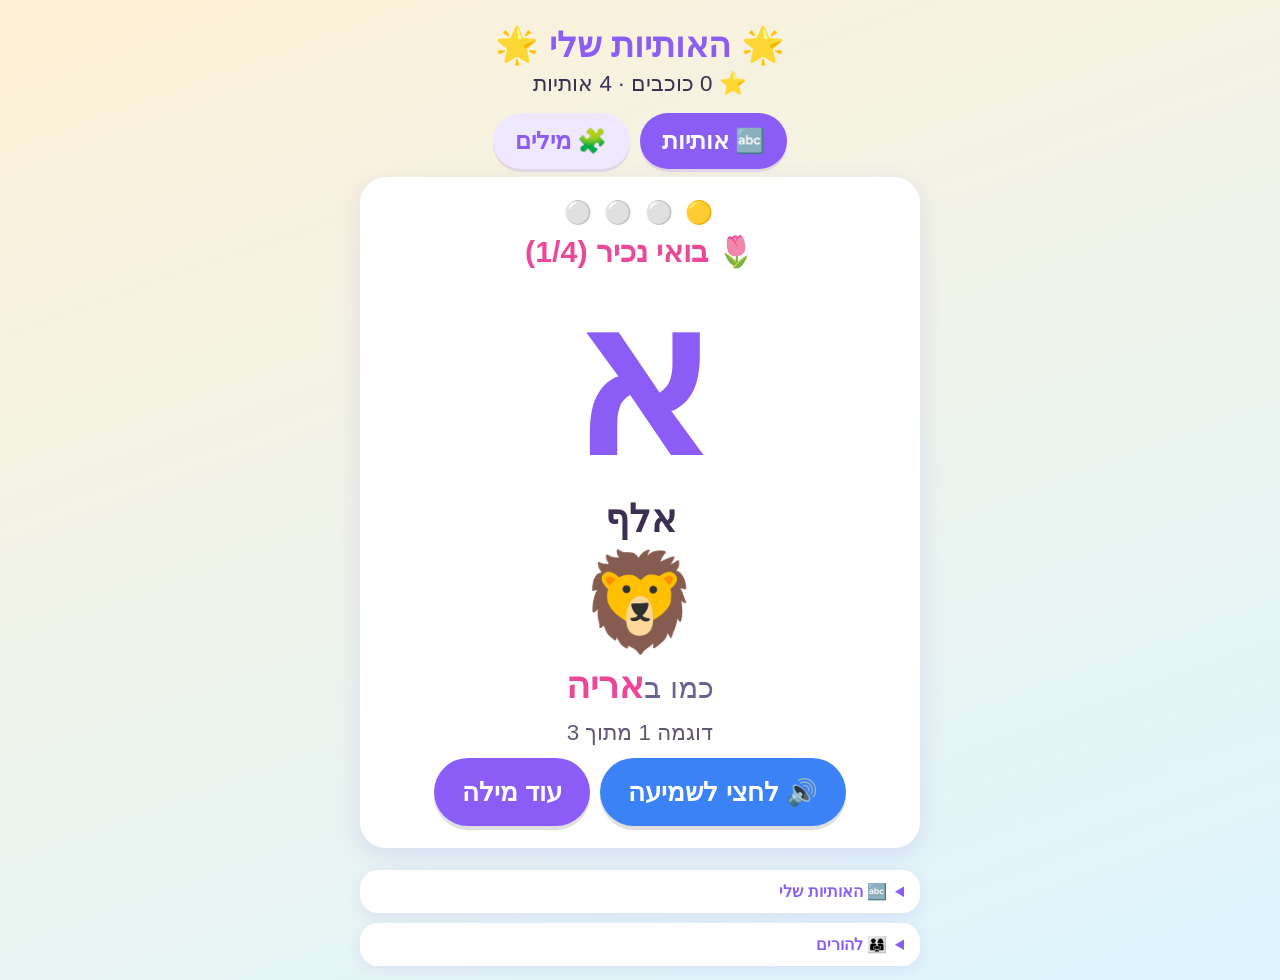
==== index.html @ 658f8d51 "Show word picture while building" ====
<!DOCTYPE html>
<html lang="he" dir="rtl">
<head>
<meta charset="UTF-8">
<meta name="viewport" content="width=device-width, initial-scale=1.0, viewport-fit=cover">
<title>האותיות שלי - לימוד אותיות בעברית</title>
<style>
  :root{--bg1:#fff1d6;--bg2:#dcf5ff;--card:#fff;--pink:#ec4899;--purple:#8b5cf6;--blue:#3b82f6;--green:#22c55e;--amber:#f59e0b;--ink:#3b2f52;}
  *{box-sizing:border-box;-webkit-tap-highlight-color:transparent;}
  body{margin:0;min-height:100vh;font-family:"Segoe UI","Heebo","Arial Hebrew",Arial,sans-serif;background:linear-gradient(160deg,var(--bg1),var(--bg2));color:var(--ink);padding:14px;}
  .wrap{max-width:560px;margin:0 auto;}
  header{text-align:center;padding:10px 6px 4px;}
  header h1{font-size:2.2rem;margin:0 0 2px;color:var(--purple);}
  .stars-line{font-size:1.4rem;margin:4px 0;}
  .stage{margin-top:8px;}
  .card{background:var(--card);border-radius:26px;box-shadow:0 8px 24px rgba(139,92,246,.14);padding:22px 16px;margin:0 0 16px;text-align:center;}
  .phase-title{font-size:1.9rem;font-weight:800;color:var(--pink);margin:6px 0 2px;}
  .phase-sub{opacity:.8;margin-bottom:12px;font-size:1.4rem;}
  .big-letter{font-size:13rem;line-height:1.05;font-weight:800;color:var(--purple);margin:4px 0;font-family:"Arial Hebrew","Heebo","Segoe UI",Arial,sans-serif;}
  .letter-name{font-size:2.4rem;font-weight:800;margin:0 0 6px;}
  .prompt-emoji{font-size:6rem;line-height:1.15;margin:6px 0;}
  .example{font-size:1.9rem;color:#6b6390;margin-bottom:12px;}
  .example b{color:var(--pink);font-size:2.3rem;}
  .opts{display:grid;grid-template-columns:1fr 1fr;gap:12px;margin-top:14px;}
  .opt{border:none;cursor:pointer;font-family:inherit;background:#f6f3ff;border-radius:20px;padding:10px 8px;font-size:1.15rem;font-weight:700;color:var(--ink);min-height:130px;box-shadow:0 3px 0 rgba(139,92,246,.18);transition:transform .1s;}
  .opt:active{transform:scale(.95);}
  .opt.letter{font-size:6.5rem;line-height:1;color:var(--purple);}
  .opt.pic{font-size:4.5rem;line-height:1;}
  .opt.pic small{display:block;font-size:1.5rem;margin-top:4px;color:var(--ink);}
  .opt.wrong{opacity:.35;pointer-events:none;animation:shake .35s;}
  .opt.right{background:#dcfce7;outline:3px solid var(--green);}
  @keyframes shake{25%{transform:translateX(-6px);}75%{transform:translateX(6px);}}
  button.big{border:none;cursor:pointer;font-family:inherit;font-size:1.6rem;font-weight:700;border-radius:999px;padding:16px 28px;min-width:140px;min-height:68px;color:#fff;box-shadow:0 4px 0 rgba(0,0,0,.12);transition:transform .1s;}
  button.big:active{transform:scale(.95);}
  .btn-hear{background:var(--blue);} .btn-ok{background:var(--green);} .btn-next{background:var(--purple);} .btn-warn{background:#9ca3af;}
  .btn-row{display:flex;gap:10px;justify-content:center;flex-wrap:wrap;margin-top:10px;}
  .feedback{min-height:1.7em;margin-top:12px;font-size:1.8rem;font-weight:700;}
  .feedback.good{color:var(--green);} .feedback.try{color:#d97706;}
  .progress-pips{text-align:center;font-size:1.4rem;letter-spacing:3px;margin-bottom:8px;}
  .done-emoji{font-size:4rem;text-align:center;}
  .confetti{position:fixed;pointer-events:none;font-size:1.6rem;z-index:50;animation:fall 1.4s ease-in forwards;}
  @keyframes fall{0%{transform:translateY(-10px) rotate(0);opacity:1;}100%{transform:translateY(70vh) rotate(320deg);opacity:0;}}
  .modebar{display:flex;gap:10px;justify-content:center;margin:8px 0 4px;}
  .modebtn{border:none;cursor:pointer;font-family:inherit;font-size:1.5rem;font-weight:800;border-radius:999px;padding:10px 22px;min-height:56px;background:#efe9ff;color:var(--purple);box-shadow:0 3px 0 rgba(139,92,246,.18);}
  .modebtn.active{background:var(--purple);color:#fff;}
  .tiles{display:flex;gap:8px;justify-content:center;margin:12px 0;}
  .tile{width:64px;height:80px;border-radius:16px;background:#f6f3ff;display:flex;align-items:center;justify-content:center;font-size:3.4rem;font-weight:800;color:var(--purple);box-shadow:0 3px 0 rgba(139,92,246,.18);}
  .tile.hidden-l{color:#cfc8ea;}
  .built-word{font-size:5.5rem;font-weight:800;color:var(--purple);margin:6px 0;}
  footer{margin-top:22px;text-align:center;}
  details{background:var(--card);border-radius:18px;padding:12px 16px;text-align:right;box-shadow:0 4px 14px rgba(139,92,246,.10);margin-top:10px;}
  summary{cursor:pointer;font-weight:700;color:var(--purple);}
  .chips{display:flex;flex-wrap:wrap;gap:8px;margin-top:10px;justify-content:center;}
  .chip{background:#f6f3ff;border-radius:14px;padding:6px 14px;font-size:2.6rem;font-weight:800;color:var(--purple);}
  .chip.locked{opacity:.25;}
  #visits{text-align:center;margin:18px 0 8px;} #visits img{height:22px;}
  .hidden{display:none;}
</style>
</head>
<body>
<div class="wrap">
  <header>
    <h1 id="greet">🌟 האותיות שלי 🌟</h1>
    <div class="stars-line" id="starsLine"></div>
  </header>
  <div class="modebar hidden" id="modebar">
    <button class="modebtn active" id="modeLetters">🔤 אותיות</button>
    <button class="modebtn" id="modeWords">🧩 מילים</button>
  </div>
  <main class="stage" id="stage"></main>
  <footer>
    <details id="lettersDetails" class="hidden">
      <summary>🔤 האותיות שלי</summary>
      <div class="chips" id="allLetters"></div>
    </details>
    <details id="parentDetails" class="hidden">
      <summary>👨‍👩‍👧 להורים</summary>
      <div class="phase-sub" style="margin-top:8px">כל יום מתווספות 2 אותיות חדשות. אפשר גם להוסיף ידנית או להתחיל מחדש. ההתקדמות נשמרת בדפדפן הזה בלבד.</div>
      <div class="btn-row">
        <button class="big btn-ok" id="addOne">➕ עוד אות</button>
        <button class="big btn-warn" id="resetKid">🔄 התחלה מחדש</button>
      </div>
    </details>
  </footer>
  <div id="visits"><img src="https://visitor-badge.laobi.icu/badge?page_id=miromiro1515.hebrew-letters&left_text=%D7%91%D7%99%D7%A7%D7%95%D7%A8%D7%99%D7%9D" alt="" onerror="this.parentNode.style.display='none'"></div>
</div>

<script src="words-audio.js"></script>
<script>
"use strict";
/* [letter, name, example word, emoji, kind]  kind: "" starts-with, "end" ends-with */
const LETTERS = [
["א","אלף","אריה","🦁",""],["ב","בית","בלון","🎈",""],["ג","גימל","גלידה","🍦",""],["ד","דלת","דג","🐟",""],
["ה","הא","הר","⛰️",""],["ו","וו","ורד","🌹",""],["ז","זין","זברה","🦓",""],["ח","חית","חתול","🐱",""],
["ט","טית","טיל","🚀",""],["י","יוד","ילד","👦",""],["כ","כף","כדור","⚽",""],["ל","למד","לב","❤️",""],
["מ","מם","מטוס","✈️",""],["נ","נון","נחש","🐍",""],["ס","סמך","סוס","🐴",""],["ע","עין","עץ","🌳",""],
["פ","פא","פיל","🐘",""],["צ","צדי","צב","🐢",""],["ק","קוף","קוף","🐵",""],["ר","ריש","רכבת","🚆",""],
["ש","שין","שמש","☀️",""],["ת","תו","תפוח","🍎",""],
["ך","כף סופית","מלך","👑","end"],["ם","מם סופית","ים","🌊","end"],["ן","נון סופית","גן","🌷","end"],
["ף","פא סופית","כף","🥄","end"],["ץ","צדי סופית","עץ","🌳","end"]
];
const EXTRA_EXAMPLES={
  "א":[["אבא","👨"],["אוטו","🚗"]],"ב":[["בית","🏠"],["בובה","🪆"]],"ג":[["גמל","🐪"],["גינה","🌷"]],"ד":[["דלת","🚪"],["דובי","🧸"]],
  "ה":[["היפופוטם","🦛"],["הליקופטר","🚁"]],"ו":[["וילון","🪟"],["וופל","🧇"]],"ז":[["זית","🫒"],["זבוב","🪰"]],"ח":[["חלה","🍞"],["חלון","🪟"]],
  "ט":[["טבעת","💍"],["טווס","🦚"]],"י":[["יונה","🕊️"],["ירח","🌙"]],"כ":[["כובע","🧢"],["כלב","🐶"]],"ל":[["לימון","🍋"],["ליצן","🤡"]],
  "מ":[["מטרייה","☂️"],["מלון","🍈"]],"נ":[["נר","🕯️"],["נעל","👟"]],"ס":[["סל","🧺"],["סבון","🧼"]],"ע":[["ענן","☁️"],["עוגה","🍰"]],
  "פ":[["פרח","🌸"],["פיצה","🍕"]],"צ":[["ציפור","🐦"],["צפרדע","🐸"]],"ק":[["קשת","🌈"],["קובייה","🎲"]],"ר":[["רגל","🦵"],["רימון","🍎"]],
  "ש":[["שעון","⌚"],["שוקולד","🍫"]],"ת":[["תות","🍓"],["תינוק","👶"]],"ך":[["נסיך","🤴"],["כריך","🥪"]],"ם":[["חלום","💤"],["שלום","🕊️"]],
  "ן":[["ענן","☁️"],["שעון","🕰️"]],"ף":[["אף","👃"],["גוף","🧍"]],"ץ":[["ארץ","🌍"],["קיץ","☀️"]]
};

/* ===== Word-building game: hear the word, build it letter by letter ===== */
/* [word, emoji] */
const WORDS=[["דג","🐟"],["הר","⛰️"],["גן","🌷"],["ים","🌊"],["עץ","🌳"],["לב","❤️"],["נר","🕯️"],["צב","🐢"],["דלת","🚪"],["בית","🏠"],["גמל","🐪"],["טיל","🚀"],["ילד","👦"],["כלב","🐶"],["סוס","🐴"],["נחש","🐍"],["פיל","🐘"],["קוף","🐵"],["שמש","☀️"],["תות","🍓"],["אבא","👨"],["אריה","🦁"],["כדור","⚽"],["בלון","🎈"]];
const CHAR_IDX={};LETTERS.forEach((L,i)=>{CHAR_IDX[L[0]]=i;});
let wordMode=false,lastWord=-1;
const STARTER_COUNT=4, NEW_PER_DAY=2, WARM_Q=4, FINAL_OLD_Q=3;
const KEY="hebrewLettersV1";
function todayStr(){const d=new Date();return d.getFullYear()+"-"+String(d.getMonth()+1).padStart(2,"0")+"-"+String(d.getDate()).padStart(2,"0");}
function loadAll(){try{return JSON.parse(localStorage.getItem(KEY))||{profiles:{},current:null};}catch(e){return {profiles:{},current:null};}}
function saveAll(){try{localStorage.setItem(KEY,JSON.stringify(DB));}catch(e){}}
let DB=loadAll();
function rangeArr(a,b){const r=[];for(let i=a;i<b;i++)r.push(i);return r;}
function newProfile(){return {name:"",learned:STARTER_COUNT,day:todayStr(),stars:0,session:{phase:"learn"},introducedToday:rangeArr(0,STARTER_COUNT)};}
function rollover(p){
  if(p.day!==todayStr()){
    const before=p.learned;
    p.learned=Math.min(p.learned+NEW_PER_DAY,LETTERS.length);
    p.day=todayStr();
    p.introducedToday=rangeArr(before,p.learned);
    p.session={phase:p.introducedToday.length?"warm":"warm"};
    saveAll();
  }
}

/* ===== Recorded Hebrew alphabet names + example speech ===== */
const CUE_AUDIO=["SUQzBAAAAAAAI1RTU0UAAAAPAAADTGF2ZjU4Ljc2LjEwMAAAAAAAAAAAAAAA//OEwAAAAAAAAAAAAEluZm8AAAAPAAAASgAAFZAADA8SEhYZHBwgIyYmKi0wMDQ3Ojo+QUVFSEtLT1JVVVlcX19jZmlpbXBzc3d6fX2BhIeHi46OkZWYmJufoqKlqaysr7O2trm9wMDDx8fKzdHR1Nfb297h5eXo6+/v8vX5+fz/AAAAAExhdmM1OC4xMwAAAAAAAAAAAAAAACQCVAAAAAAAABWQYoDX9wAAAAAAAAAAAAAAAAAAAAAAAAAAAAAA//M0xAAKuJnUADJG4AkOEEzH7SiPIH1NZu401KSIcfJEaidKwwhwTFWG/1mjfMmtpj/80Z/QaAYRALj0fzkPxITpGS1wLWh3//M0xBALyHYwDGGMSCh/s8mkEA9AiCTls4GCmx/OE1jyD+UTxblOf/Sc/8hVEljgHKUxeBMq5l16R1QoDAICpkNHQVY5bTrd//M0xBsJ4Fo0NHpGAH287+1SSHkm+r+//oUApZYBKg7QFsXr3wcLtyZ59+EEOCHWH19RwXzl+P07Ox31bNf0en7nqgCRtwAK//M0xC4KCEYwVHsMAA54Gv5iZUZQx6pFoJoPxofOMcxmd+AC+UAffL6LGfSysmj+2pdSoRoIDyAk6K6fyxNyx2MO16gEMvQY//M0xEALIEpAVsJGBCNosHIiCiYynd+3m7j+Zv/2Oku7uCBxTb1O7Eg6OSiTM6dSfP/ENE6W2/ID5umAv5ki3oEjCIwGCDdA//M0xE4SwcY8NMGGUVMGZbxAo/WXZGpv0FQYAhELntNO1ukdeEL+wXFwMKX5xmsMHdyHWT8XyD0uHwzIBpwZZiEZprWX5fjj//M0xD4L+FZQNMIGAKlWGt8q0oLAofFZQk6lWWXagPoEohrsqcDq6UXL3pzvdzLUbqWvWgYABqNpAAA0N0D6dwo4umvz7X37//M0xEkNKFJILVgYALhYz+sDGiw0BwtGYuQgUMnoqG7Eo7oLW+Yc4clpWymOXCkUPLcUJFmTmvLL5dSfXNBYcIpOgYWu6/////M0xE8WMmJI7ZgYAA6b8/wrChJmIA4QoAwcQgQ+d+JPrH3/pKmP7tZ09qNyiMUtupZt+SOLAwNw4ti5CQtBB8PhZZERQh8Y//M0xDEUMfY0CdgYAaxAHJkmdtuRFuywi5KiuZdM8/n9z+WGIJFXy+CdzcFiUEp4yREgJtbk5kaN5RUsKgwRgOPkYnIORzmo//M0xBsS4T5oAEhNYJtzlBduGUgiK3vQcQAQdaJLggdkYgdXB9ILBEAceZIWCxkTy7xAIHDT5M5Z/kKjmXqXnUZmwHoFy5Aw//M0xAoOsTakAApGsMKZWT2EZWvs4XPagKFwQcRihLj+miJ+jnuaKOgJKDHeETLoneGAfIEwcBBwEEhj/6LkpkP+KReDAQu0//M0xAoOaZbEAAmQsImT97EI2Ud4gmkoUAYTSutroYmg5OK4nii4LGi4TnjWMaZit/0u5uq+89gWQ3//TWqjQAFATKPzsv8o//M0xAsPeSri8spEXIntkmij/Tao6VbWXmfan3didxbsMI0SbZK5SJ9hm87629dN92eCYMgyoDcrCAFIb///0FWHhf5Ybus5//M0xAgMsJsO2A4QEmAvpWBRSELRN8B9rvTkQdpOCxMigA7PRRJnqIA78k8RDm7oY/pmTn/bEzqqprv30XGBcm0AEgRckQAg//M0xBAMKJsCEApGFh8yoRk4KA07wQBXeW+gKIFj0qUGFHiX354aGd1iJlRU1dFGip84gBVNHI7CKrpGIgZOiWSfTZ627qsC//M0xBoMSZLlWDJEd7EQte6N/b5WXb3+WYoZ0f6t9epWGHMFKoAADgSdAA5oLjJEqZUl86l4TADIFd/KbfnoGjIyXCnT5jG7//M0xCMNITLFnjMEcrmSYy//8xlUolv8aSCZP/9RavhtLmvLJ3BeCofh6Z0yrOYxIiMThxWDcLM/Fk90x2QL3AouZQUDqU////M0xCkMuIKwAH4SUP1BVx/4QDQoADd36Syh9uLxdgQSQlsmMsaRpuNPs36ZcxbxkjKVlMegwOpMFe9P//1JA4cQcY0cQJHx//M0xDEMWIK4AA5GGKqpL8Ay+PCGS/I1PQUDaHt4z3DLEEmWWPOl0DJDTt9vX2v6xY58qQrP0P/+VSCZznkhUyKV1JZVtZLD//M0xDoM2I7A8A4eCPqc5HW17B8EOi38hjIVbLU3icKj+okNuEIlGNjxBqmg9J9SL6dP25L5648qgTkYB9YNJDSH0AH4G8fy//M0xEEMSNbhuAvOGhsmW2UnYUiJWL89FBGDoUA44RVOYUbofzfZ//9SjXrO7s6IKoBbx73DYzcbROW9UpCJduueGNMeWN4z//M0xEoMkTrAeJPKjBVD/+1BfCxP1TCwfzhTnO7Jun1/+vzSIRQbfVpqCKCGqA3N54RsAPDm2eUuGVG4WqKRy4as3c1LwwEs//M0xFIM0UK0yMPEkGqhhyA6Bxp//rCQ8sv+rhWv9CpnelxqCUKybWaBBC1K67E3v4krUTf/P5Ovyk3cwoeSdCrpJZlKAqAm//M0xFkNMLKw9MJGSJZR7e7nalB2qdPfHsnaqY8GBBBymoKKAOBbiaAOucIHHeBUbGXe0noW1d1Ja3VtZeaYHsjSauIptMIY//M0xF8NALaJnHhGVJsN1RK6qgLkbH6SkScc9ZZaC25SNPFurblltd+315jhzuWpHR7kKgYGW1gEMAZ501Hb8lSRQPoXvo9N//M0xGYLSCpMAMJSAAm3oX6ZLRzT0Ol/6bP3TdS6DQaSX9OfjL/dnPw8f5IhXqnnnQExGgd/lwxNymMMG6I0HK+gyJ9A3LAv//M0xHMIyBpgVHmEACJ0V/mibuyZfGQMGSRIkh/PoWdBAeg5x4DCjyJ6/+t3a6mYxPkxMeiBsiv///9nMECULxKD0pm0gXDb//M0xIoJIB5Y9U8QADCAlA6IBbUurofdXUel7crmzbe/REp2NZiprxh3FRYznIx5TXPOV2v02RTWoeppUUqzaaL1skzERU2z//M0xKAX8mKoyY9oAB5nI7y2eoDKZgiJCqB8KHPVaZV1u/b1s92cYBQWg+lC6QfmZwFpoQWx6zMiT6DA8XQ/0GsVG+l2hwSm//M0xHsUCkrCU8woANxKq3VaJnjANZ/2jdYqEll0RZdzcqYSDoDwUwmq5iiEYc5xhxtBk0U1xT9Ci2CwQhQfGqbFn4BJucce//M0xGUOQTbW+DDEkIVbTwE//9B5p1RtQNBQC5sVqq4HEkZDQ+5VZVu5xvrSlFuKVAkNjjI1Rtd//3oD4kdnv88DoCAzf8qV//M0xGcNsM7K+jBErDqgKNOlZVUaMywRtogEh0Xz687MeOJ2b6ermQ1W0MY3MGZ5UtLN+7tZ2cpjBTAJiuX/szlMUwUwKc3S//M0xGsNkTKUyEGOUAGIwmEhuWFJEUz9amRZkjLm+36enok76a2TNyW1o/jwH8TME4BaAqhkXjInCZAQZf4y6iXN49wLkcpq//M0xG8M+YqZuUgQAYE0dpO/5Lm5AWboNJAcIVE4bLSLxJI//lw0JczTZM3+oxHqPFJLUgUDJq1uw4rbzr313nhY5AHbetz3//M0xHYYOlqAOY1oAdJmPtn7kvrnd/9fuaS0yodk2q3JXL6PwAQSUkkzQMHU+d0Idz08gQbMUkWuOMPElrYnd263f/NK2cgn//M0xFAVOfpwEY9YAJESubvQQCrIEEZ3zJIZQq7jyiyzwwu6rjSGki308duKJNBWtQHRWv7NeCEN2ppfwcycGLJs5c9+VSmq//M0xDYWmkpcCZgwAZD3fvTMx92/Bdffky1NEeI9VmV4OVLdtbN//QpDPk7/+xwAV3UGRpENo0PIpuWs8p7O3c1uxZgA0FO5//M0xBYRCQJYAZgYAQ+5T9szuWSSU7c1G/z62PppZypCCMxW2QYkvfdfDJPUNA8369Gq1/2j+O/9/XMqDI7zYSY1CaomDm2n//M0xAwQImJwCY0oAENUxQd3cEO7GqtYcU50sk/pOif9d0ZGP/oSUxznIcUUU/611fOguxwDAYUPt//p+lCuJmFKdXA/Ac9U//M0xAYOGYqoAYFYABDH8qA8OrblnRPhw9En/g45mdr//6nmDn/pf/jrHgsNJPpkkmpQ5s//9nF0GBiGmnv9FfQSONBJKY0Y//M0xAgPMcbUAYdoAfA3nBPBgA2gmwmPjzMDQlx7DyH0L18wNDdNxIm55m/boIXepP+bpvTedRNaSZl/7J7cvG0V20aAAmju//M0xAYMwMb+WcsYAPlgLD481RMXth1baRXvasXubg3u2a0g8FhQStyixYQg8V+5xMOk2XMa5WzfFXOEaEYRmZvkrAczFIih//M0xA4MYNry+ErEPH6YNSZDSYkJ+oJp1xREF2gSD3qE09hxXUbqKcP3eeWalv+mlQaqE8JJ+MwbWqFHnGA+pzRzA8jrsRa///M0xBcMaTLdUFMEsJt6ZmEye/Xw9rPp+KcDR86dH3Q2vQTOBlOoknQ9hWcVW/+JSVT+53hJkLMzIjEapfxcxaoDgnEzZ29d//M0xCAMYLr22HlGqLrKvTAnh7pOuZ4TCxJ2wxd+uhCImKYHhF28CMQK2F3dYbUJjz1bzJJa40a/Kxz3L+BCz+wTJzGQs0CD//M0xCkMQMbEyAvSFOIpHqeVWCwaQycaAiE+NlAL3GQhALV8/XYb2+uGtugVM7ZdnkCCqEfdu2gYxQ/3KJS3Ap0n/0fQwhUI//M0xDMMWL7FuHpEiMdlsLkDPZNX5AmRFQEwQ5WRQPWJJCDZ0FIXpP6xvUGp3kRAXA5AmQTrKDAGov//fSoHzvjqYtPsmQlV//M0xDwMWIbuWAPSDjRzhDey9HxN7GnrVn/rgHXXffXbZymXKhEk8b5r/1b1hCFosK2/+moHxP1tubHctoT2o0FwZFA2Prvn//M0xEUMUT7EyHhM6DV2GO8DgWg2ra9OnXl5lQoPS2V/9v/T9005zZvv/4dqQBdblqAcqOhjLu4BX9wAVyxDFV7tj71gjwgV//M0xE4MkT68yMCM0OK6jpCJYi9B5wKi3CIIGjcrTonV2mUj6mAMnK2AWqQyepeuAtVKUAatEMRh5iZeg6MBjtHnt216/+GZ//M0xFYMkI7KWGsKMMSIZ2IvQynFOC+3+0eG3CiaZUWHeId44NwAIwEUCbrwc9LY+g1oSihR0ca0oPFsYU4IwwLU32P4gu9Q//M0xF4M4S7CUHrETAxcd/8pMf71v0V1QGdsQAkmAFRAr366HqZ+iVS+mTsRXJ0plA/jHSnojHkyR242qs+5eoSkRBiLdoS5//M0xGUNGHMPHhPYAk3szxyqpIkBWaLNf/PFXw36zBZriwgqDoJCFmrauNeoCtAD0qGqDAHgKgAqi4GUE0laLTZGcaWVVVkS//M0xGsVWYqtvhPQGK6OkkDkKe0kgxELTQlMp7UgAzVWmSs0gL9wWU2Or8pp/UwHWQQndu2zPDx4/hzK2HT397tvad3bZNEM//M0xFAYMkqZjkmTHOzshHKd7iAcgBlTMVhsLwxueoCQHC3ItkeSx21aduabljhiyZPWrP66rebszOKlkZtEogOQBAfMq2OB//M0xCoXEkqdTDMNIN3IR0TYTnO90Hi57hVpVnxmydjXt1LMQKe6QYu9dpEGGPmNGEPmtEd6+yUiQPZDDwgzai8lFwFcvjgk//M0xAgOoLa2KBhHASDI0w4YRx2eGUMjZw3pmIrh0wZEZ+H5dntH7QR8aq/CMekS31l7ucr/9v7/639unP27GkaFZboVlRzz//M0xAgNCGrC0BmGKJQITPIwl5q0+RB6EjhVIaTWGz08Kkx4BDw+cFEAeLOSkOpyJ/XqcKb/3ijEVY71gQiBydQp5mnaSPoV//M0xA4M2Lq9kAgGAKVz9TaGEbDCFEIDQJhd4CGhxqopnCLICjC4mAb0+n/TD4lOAEOKWXZlsrTacghIbAmyRsQhcgMmZVHM//M0xBUNAK7S+hhG4LCqjtXLEC454XHBoMFHkSZZjtUfCqrLnxdRqvZf88tZZGWSEtpwILxLFN61DKb6U0lDRs5TkaMmxUc6//M0xBwNEObO+BhEzKbFaOEAgOc9iJMO4scHVHi4DXQOwjI/+mpbJupWWjebxXzg8zgYjxQgNVXJL3ILiUgsHQ1LQVQBhWdt//M0xCIMuKbCMBhEwH1m6KXigo1Cyo1oD2a+7RuTY0dqBnoG9OnAapER6IdjunLt5H+uULcpaln3JXaGOQfSiGAIeIBwjaVG//M0xCoMiP7GMggGAIzofr9qXL2UKgmpmPttvtrrhJMlruRBWPiHNSxOqc+dKwNbi5k2wOXbM3Kf1cTjpcgCjgv41JlZq5NG//M0xDIMOQsa+AGGFnhUpCm4KHJk8UhioLI28kO2MwYKYuD58QCAVmjp8qdil1OwePGt6aYFKJlb2QoKXVfa9b0YiSm3VJId//M0xDwM4GLG0hpGKA80gvIPjGLz/95USGEx6RP23zJLwRqzu4YeEpZB6j8EwORZ9TSv7NYagBoOE0ZEJB5rtDAQQbUICVgU//M0xEML+MKxSDBMSI3nQZCxLe4gMDGODmQkjwtPoGqhmqDTU72yk2If6ZG9PpXVQDP/AGEBw0rRQCo3vcyckIQCyj0Bdd+e//M0xE4NSMadUjJGICMrXkiStqFMVhxrWFXOKKVS9m0RH/6HaYIPDQNfp/R2jn55F7ALjn3oACQn7pRpyaaBabNqpLEB9UKT//M0xFMOsXKI1DBFJAc4AgrotQI5KGvWI7/zR1FDkdjMcDLX7v5GX1Coome9BaOAKWrT9KpCU5bUMzfrWcTPZkPuNmcqVjUb//M0xFMPyW6JvkjEvMLYkeRZZtg7y8FF315JwUHFAa/M/jHXIz//XKykChK2k1KI0y96ambcsngBUgDTummOI3ThnvexYETQ//M0xE4OYWp0WGGGHeBEquZpFiTTMiQVdUOHZltxNhRhszEUNnrTXDpVeiV2/9f11RIANwDR02HAOor4sMhaE0UHximUtIAq//M0xE8NyPZwXEmGVNdNOLR1b8KS7OG5QscLuzwd93iX01t/0/1duhUZjcjAAwRitwqAMGk2YsYVdtmXsAhw8Giru6elv37f//M0xFIMkLpUCnpEVCP5bp/+t0jWHexMQU1FMy4xMDBVVVVVVVVVVVVVVVVVVVVVVVVVVVVVVVVVVVVVVVVVVVVVVVVVVVVV//M0xFoKQF5MPnpGBFVVVVVVVVVVVVVVVVVVVVVVVVVVVVVVVVVVVVVVVVVVVVVVVVVVVVVVVVVVVVVVVVVVVVVVVVVVVVVV","SUQzBAAAAAAAI1RTU0UAAAAPAAADTGF2ZjU4Ljc2LjEwMAAAAAAAAAAAAAAA//OEwAAAAAAAAAAAAEluZm8AAAAPAAAAOQAAEMgADxQUGBgcHCAlJSkpLS0yNjY6Oj4+Q0dHS0tQUFRYWFxcYWFlaWlubnJydnp6f3+Dg4eMjJCQlJSZnZ2hoaWlqq6usrK3t7u/v8PDyMjM0NDV1dnZ3eHh5ubq6u7z8/f3+/v/AAAAAExhdmM1OC4xMwAAAAAAAAAAAAAAACQCeQAAAAAAABDI5X9U1QAAAAAAAAAAAAAAAAAAAAAAAAAAAAAA//M0xAAJyAZ2fgiEAACnFSFba//gAYWcUOLN35wQVnwflMEJc+TgT5Of/4euw//xP+yXD6oAx9XWABDJMnojZJAgAm1aliAi//M0xBMKmCJldU8YAG/FxcEAxocvXfi8JK8o5xNzWJ/7NX9dNWg4QRE3ZhXUbdrXhM7rW7zCKWTQAkRiRrKe60ViQpGpitnm//M0xCMU4lpwCY84ABjHkS7EFf3VxYQc0i5EUiLtvB4DwsNBoQeIoPUlRG/44Q/iUKTn/Zu/+ear/orDyqVlwcBiY1U6mcz///M0xAoPsTpkEcwwAZjvZhcuYJiVW8cOL7q0hL+z76adAAYQCESjIx33avYvWZq7Q3eu7+IPTkRv509PwyOq3zqRAhMOu4cz//M0xAYN4S6MABpEeLU9Sgo5IF4rY2RnDIoQR6SCPYVbggiRg8eEiUSepz7HOn//QAaBymQViBYqA1Ot//nFftEhdMpsstIi//M0xAkN+TKoAAsGeNmcDiRQ2Zz+7OVJahZeV54yB8jL5YQiNLaZ8vU+ETuQQJQ7GtieNCOfW7H//xfQv/CGSUDZZxJT1hhm//M0xAwQAY68qhpQlLF26UQ7dM6v56qynvSEljRZxuhdHud3poupvnS0LijAgsFi2Xzra3PcjOm4XEAuN2/+PYqbMqV8AixT//M0xAcOGLrN9DaSCDEysEIdM0la0F3wfZ1RAuQIwoLI4kYrN7iNvf4e4VkaYRocZ17v8jcepR6eVGmf/6EVjVbbVNqUADPr//M0xAkOiTr2PnrKcoBaR9ZSBGmeBILLWhIzc9QIj9cwGl7AwrIG6CPRunvz9W7PkDxSiYBmkvz8SEv/xNWqQQggIgBaKgEa//M0xAkLwSLeuFPUUGGBmvG2Q6a4lL+cXzIPLfwfg1oIAQvCWX0G3Tzf//vyKs9/XhiVhbQABlCcmbJ4NgPANPrxDFSt4kCa//M0xBUMeS7iWGGErB6UQLOqJSWgWkP0xwYKzfTlaVff///0FlyX8awliJAICtEd4ADMJzMJHfIJuihuylWv8feOUrLNTytt//M0xB4NGYrqX0YQArsZ///5rGBOyt/6uWVjGFG0ee4d+GmKdYavRo24Go/+trYF2KHGQ0FL+sNzVsOTAssH3MA10ikgcQkC//M0xCQV0Xa2WZiAAOQarFIhkcaQDWNIQoOQQhMG0ZQqtBeHYSbf+ndTfV/Z2TtupFjpy6aymTZNutIwH9/V5OoAf8a//TUh//M0xAcNMTrIec8oAX4S7Lsxiuh0AO5x/wnlavmB+4uWNJ9DO5Nld1133//9lYiiAEEmHO/CeQB4RDLiAS20N3mFQAq5FoJi//M0xA0MAY7puFhHFsSkyd+mzyKBMP5w1ECseajfENb8ffQ///89mvf9OUIhUhNKrNaImhuJNMGSUx/2sL1uxBOm/8sHfgoa//M0xBgMkJsGeAvMHs+/gXBCK7exyesNTKhut5U1Df/KmTnp2CcF6gAwDbQirBRJvVkSCmPDONEofMLo9DvfPYFyL2rmCymp//M0xCAMOJ7NuAPYCDf9q4YJAR4rb/1FzoR/VAYpAYhAa0N//1EXkk2XxeFRkeTP95IH9t9+ZhzP+zMt7+cAgCllHLDCDlJg//M0xCoM0JbGOVgwAKsq+/hUd/Yg0lV4hziyAhmRlQVJMoiL8CwKBKFSRX1XdjoGiISBKHxcUiwjhfCKAVOITUux4+MI2cQx//M0xDEXGmKkAZlQAA1YgIiYtd9TvXXUwelSy7oLSPzSckS16a3rfrPnzCd2Iht///+6lShCQkSqLTKEyBhG8XJRRrsKGvti//M0xA8MkC6QUc8YAFBUFToKgqoGg1EuCoKgqCqwCdEp3/ZEoK7//KneCsFQVBUFqhABkY6B0L0lkQiLC2gAlA8g4hFJ7TMM//M0xBcK+DZQCMpEBFOkOl9NHq23ihQ76vVNDWpjXJuvOx3LaGZK8rN8KSzVr28L1GLmXOY1LfuQinW1V+lBG918rYpZYPhP//M0xCYK2DZUKVkQAKV2O/d9SjqgIOFnD2hgzCOy7Peb981Z+WblIjxGDwy6/voUIMHdfd/w7mFn/99pESwfxmCQPI+btanr//M0xDUW2mJUAZpAAOwgPEQPJs9Lh9Ifirq+pirm6HDDA84p+Zj/126if8sRxHGh+H6i9bZbbbbbbbbbba5CgAAIBAMbPCEj//M0xBQSEdMOX4YQAo3LACkabgAimXZT07d4G5FUQdWCAIYjkkndje16sc7dASFtQ9OlGkY5Pp9xZKkDgAc+n4jVanZ2Z5c5//M0xAYNMTbjGcMQAO+ewoUCOU1wxJJlaoEGtPCorejdmcBS6mrfcioqdy33ZxI2BSP+UEh5v+7eSrBVcc5k6DiIhZwSdlLo//M0xAwM6Zq6WkjEHIsgf64mXMTPR2K/ltMrsYwpSGc1H+i2erVLVv//1S5gon/45yxUb1ISNi125mgATBw8BPoEUrQWypEJ//M0xBMNKBKNvkiGAEKhUBKCoTCcFjyjwwSsAoqNAQuROkj3ypEFhd3/S5UKmU0bd0AKQT4LkEwQYIBFC1MaD6+UVSx/RzqZ//M0xBkJIB5gNHjEAMVV+t/Xss9/e/7ptWfIAtwzFSvEAagpJSmRR4iZnSI1pO9hqvR1VHxywsYPuen6bGoaQLi2LgxBq1lH//M0xC8MIE5gFHsMBP71Y+XwEsUaCzOoQ4pCJJkQ5NSROJAsUXhLLuvz4PsIDwOO/pHMD4mPu/xJvVU4402ZHEj7VSj4pX1b//M0xDkM0GZkEN4QJAAVxPVRDal88GgdEbxEge7RexdsaldWs2STz7BlZJzSq4nBCZtGFUhb2PFRYWSqILjbkkoAypXnKqY2//M0xEAMyJ54yN5SKEKEUUwhfGrUPnKcWgoMYLs9+t//vHl6TmnYIp2yCkeq52P7/rEIbGf2jhoHu+EpF5D00aY/rCqASRP+//M0xEcNMJqiWVlgA/ezkVzAUbJ+hcL4Sra6CCBKEgMIMCLvzM3Wm4mIWYAgF0pfpvW8cZ8lxkG5T/ugykMnTE2Wyf/TdN6e//M0xE0XElKcAZloAePQwLhk6R+l//pv/pZsdypTqMgxEVXkqC9HOHOLw5Zx1OQxtZt5bv08p4rGpqGA9G1TBfoInKDprFBw//M0xCsNOTLQAdE4ADDzBpi0p6MZOScBATibSLXgAPCvUJ38q8q5vLmSvX5ZiAVk0Mw04heUfu2qdPR9G6eVyFe/qztlflrI//M0xDEM6R8G9jvUbgRnWgoX9+4QXYApc2NgGveCpcx5IBIX9oGa2AllvKZdyPkLzl/3yBB6a2QSmoR/sWRW8vdZxA/sD/lQ//M0xDgMePbuWALEHD/WqCMXU8P4Gr5UO1LibUUfcARY1mJ4BTfmtCjBCDpy595kwOL3jzn2vTqVjvKTNNAgY4AJLxoDefQf//M0xEENeTLdkFhG7Qp/hPEJVp+e9XElozaNGsbkY+qXPX//1qjbX6GiK7rrMcJoBoKiExXh1SWoqSgAKWcDQQrhPdyQtQGV//M0xEYMmPbVuGsGLKFbHbDNm1EtK2m6sn1qds5f6qCQYE8qWTb9Fh5v9z7FpY7rJt63LaABFGkRVosaFTMtVZjDrUthR61Z//M0xE4M8SrhvmmEKtKNIZH11Ty0MYxjP/M5TAJAI15X+mR/2TqVqlugWBlxWSjBYcsrAAn7utawtV9/9xkSLWZ6TowTmUjL//M0xFUNCS7iXkjEkkRQk8OgyMXru0jEHkFq02suSG4ANli/oBDQTA1hMHYnB5wmMc2rmWetjr/tqFYuwLThscNPuedrE6CG//M0xFsMsDZgEsYYAFlt2/dWBBZFGDAFqJEzQ2Wt5JCEnbHgz/9fRgwIpP96omUpjTWvaXlCkQqaeJJ1pJOx6V/s9a11QJhg//M0xGMLgCZllHpEABlolhocIZ6jZk/JsVSUQLDSJFJxYyWxy9xdrHeh4mQPrEfq9pK1PT1UqgRW2rBJQgyWTMaQLiIgiq8v//M0xHAMWU5YEHhEWNquu56XoH96XFVaWilshZTVIZP/8+kAs4ww07w0wACNj11/QH9AU/JBwbyH4BBEmJCHeAYEYuJDg4yf//M0xHkLCCpQKMJCBCwliceEgxjBIIfiIFxeLxoPihCrX78SQnB4JRES1dZ7z/+UYgPkxuOMWolWRE//JjQbESYTgCDX+YeR//M0xIcJwBpg808AAMJkk1PZAAKaj+5E4kFErOCjrOS5JKmJVLjbyNJc1Fu7VUmpnmlF49b/3yv89b9o05KCaC4dtlv+2O+f//M0xJsYMlq1lYs4AcbjtST3N5P/ranP8bO+Wg7K8aZJWUUUElEyTp0KNqOUCdW/NgrT2KIUbBpSatE6yJ+NhWonIrld+P9w//M0xHUVaj6qIcYwAHRgg2gwkxIL1f/rgthhFCPRKTjN4unW+p0qq72haFTCWe4N7r+s3dqWNeV3KFY5pM/NoYiDyI1i1Q6t//M0xFoV0kKiSDITNBSQI5tee5SOoYQAR9scpskyECT+CkTtLpqR7/vRTHQB8lBJBTk3ZDmMzeYijR5QQh0SbL69suv61H/d//M0xD0WakaiSDLRJHVxTh6YO5/WOOesf/9GrJI4vkSjyAkCIGylDzhqM1ml1ANP930K5BM48eSpA56UUYDImQ9TqEmb697n//M0xB4Tai6mUDJLCfOczROGzORUuo7fsizmGijCQREh5jTfy91aylWwwVYRAUcqP5vp817tSrMVRUhjPQ52rAMUxf9PWk3V//M0xAsOOZqhsEAHoMdnFXca1XeOto9V59ZGA6I0g1IEYZd/EcNHMuqVZF7m1//AyCSP/8CixMCjhVYrufACJDoJwLONHKmE//M0xA0McMKZmjBGyAzxyyRjtqAgWamQUIn/WcGAgLhKzHRC6CoCc7/yoSHHj3//Kkoa4vpJJTayyjlScW3DA4UjfE0kloMm//M0xBYNIOqRmEmGUnocT0r0sdqhYNRv/loaNBYMuNJEoqIu9uyZvHvffpobfuQUPg4CASMBddmE9hB93g4mv4LGyp43Ng0C//M0xBwM+LJkMMJEGA4GGJCgI/fYYBkxzr+57Roq3OPZeOyrlTGwQupmLrqYwSCMqquOf17J2XVThlrmF1A3pVi3TAWLMEwy//M0xCMMUK5UCMMQNIIGtpOfPHP482faMK/6VQCVYbcdgAI2WilCjMFaSKz6gbBERDjzsjDjfb6/9f8d/0ut8fzSABgLWyWb//M0xCwJaCJxnnoMAIAAUCWWAnlixthWSyzvKp9O0j/6/yv7f9gieVyoxNVMQU1FMy4xMDBVVVVVVVVVVVVVVVVVVVVVVVVV//M0xEEJCBZaPkiAAFVVVVVVVVVVVVVVVVVVVVVVVVVVVVVVVVVVVVVVVVVVVVVVVVVVVVVVVVVVVVVVVVVVVVVVVVVVVVVV","SUQzBAAAAAAAI1RTU0UAAAAPAAADTGF2ZjU4Ljc2LjEwMAAAAAAAAAAAAAAA//OEwAAAAAAAAAAAAEluZm8AAAAPAAAAPwAAEngADhISFhkZHSEhJSUpLS0xNTU5OT1AQERISExQUFRUWFxcYGRkZ2drb29zd3d7e3+Dg4eLi46SkpaWmp6eoqamqqqusrK1ubm9vcHFxcnNzdHV1dnZ3ODg5Ojo7Ozw9PT4/Pz/AAAAAExhdmM1OC4xMwAAAAAAAAAAAAAAACQDeAAAAAAAABJ4wmWV+QAAAAAAAAAAAAAAAAAAAAAAAAAAAAAA//M0xAAK8D4wAGGGBGwnD8QEECAQh1wMW4Pg5PggAAfB+yoEHf4IAgD4Pvoyjsv0YYWflOUB+D+tCH+AmZgA0yNbrUnbB8lg//M0xA8I8CZUS1gwADSAveim5VfsN4gV7Lm/5Lb39+tfoRAAoALSvCG8u+UWO/+dXbx46w3lSXAQuKCwjwxIYciBmOQimXum//M0xCYU6lJMK5kYAdDChxa2P68cyuxHpJD/hdsJMHaLLq36jeZ00BA1QWOIjul4Vm3/pYfo//JimtpC45uzg/o0elNZprNX//M0xA0OuYJ4AY8oALTQcIRkcrJIR3QyvnIQ+3KhOddX//I2dw5EhKiafDgoB3h8cDRU7Uc7pQMYly1ORSSO7AqJyb5Rik1z//M0xA0P8OaiWcxgACcpWBWH5LBodj/GIgNOhjX+sdtW9FjK8+k5F4gAzSKFjl2z+y95xQsMeFjmTDD/qpuLofu4IZSTfNgo//M0xAgO8ZqoqgmQkEc8xQSWCCJpN7bHuTB/s8XlwlBuWF+/l/Sfr7/ivd1oJBcPEISk4/0R5inbdLke5//+t604X4c2AeMb//M0xAcOOTLAygpKsLJGPtRRMRRkEEeQ3rtSIIE8ZkjCAYHCV7vRHs7O1rZ2LYOKGBoIh5KblrPioDmyn//eV4UzqWNOQAD+//M0xAkPWGLy3t4MJldi5q0UY0jhMzKYLFS8To2/BBhmkEIpkApD5saTMixAJunhCLvbtn7goF3f4FmSR//6KrG1PvkboAhw//M0xAYNCTLZUJPEPHOn1kb8X5T5D9bbz0JrWK/Lm4/LxURtyMDjvcBZcslYZ9X5/J7f6tOcFX9w1kwqsrrGOgu7oHaLyuPw//M0xAwMiJbqOAsYAO12xLBAyWBwMRBZX2LNqLE+uHCkyRLIUZ8eLbrQ4n/WdGq3ccK11dRFHgSlAA9RRNUuyhnnIalSMFgx//M0xBQM4TbhnkmErksAwWhbS+A20DBRtz+YxtjKyl0//+uUMoB+tZGR//61YAAkCUnHTl23nLs80u+ASiCAU7LNp2ufMYgS//M0xBsNATahGUxQAoNKHs/znomabOoc1//+qKw+Pv+FQFVd8Y8AA2xRRQGBl9T6TwiD+qvgM4aelyrdbMinMD6p0AtxGDFJ//M0xCIRwcZkUZhoACZFNVjdv/U6b+/XXZ0n2W/32+fNJmbEoPBXX/75mfAiDVX7/ei6lXJDCDpQYkIshB6cMqJKhQ5gFVsH//M0xBYRqcKoAZqYAcNNzLOpIEwLnUH1FOLIGLQNyRJldFTSaZB//Xr///XoVLXqUyCzpksxPnTW/9/82EJc0OS0Jz/OYIvF//M0xAoNQIbhuc8YAkqtTqYne2WVStG/iEc7+2W07IgGsDiCk5YCQkLrEf/1FwNIOSNOhgYkL+oBCgF7YADcEKq6iOUqKmp6//M0xBAM0UbCWAYEHAX7jRn77/WYkAGgd5lFm3rc3M+9UA36t4/mf//+r6oLd7lGqgjAFbQAuVgMKTQ9vgjEiQ6tiEL6+qQS//M0xBcMqJ69uAYeCGJEVr4IQ4OQ6GSKwqOPT5jANYLnCuWd/03/4OUAgH8C8lQQTL3G+TME/W64lJirN/tp+0+Lah4rXClJ//M0xB8MKLq9kJvGPILLJrsJvlQ75Tb/uFwl/htwutQxJs3hC5AM6b1eUqQBPN/9dFYoazlKKy0N7ogyLaaRk5wRMgsLN/5Y//M0xCkNELKkAMFMqBo8Rv+7iJILfi3mqgtgBwCUb6ApkGLaP1FR5YAXPO4ls6yICfy3/jTJ2pl06tQKijVpCRMj8KESDhEP//M0xC8MmC5oFMPeABi3RLVeBurDAcC4Ph3zekaGjQaQWOoOJIO09iFJ/2u+1ML761U6FCjCzzBw/IupAoOqFAJpXhAIus4b//M0xDcLWDpMAMJSBEhMEDgPkwEMnIqTR/o3uKJ5HyjFA6JNwff5RCVNhKYY3qcDjwHW6EMWlVOV7eYBANAOqbk9ap+qwWs1//M0xEQLQCJQCMpSAH9NkwKEhwqQQGY/9q/3dS4WjYbDbbDQbDXYCEAACZYJhDUzKgEBybmR8fRLeDsBAsKkQioYYOiMKQhH//M0xFIJsCJgU08QAGb+IAwGRktKHv/HRcQIkixxU6yfxqLhIFoyJDdDU/e7nCQQG40HhWKAi///7IcVEtSgkdcEanqFiImZ//M0xGYYEjMGX4w4Ai3wqk4p2g5lCBh7UczOgbKZ3MMcxLa+c62HELsZntu3/kDniv/KsApbcz/VS19du12lwctEwBz0uC7H//M0xEAM6TLjGcMQALUNLAKEZs02k0TRz1aF1qjBRiLZzI3VlVmr95nSDPBr/2s/9MGrL0I7HLFKxJQAYfBqeYUShbHyKzN6//M0xEcMwS7uXEAFAtf+tLIAuCrolMnhSjiIO/+sJhr/4lKjEMOuyyoIiJa5gDgyanfmajfmSs7nh5TSNxuP//6RwxIYUGFH//M0xE8LyLrOXgjENhtfZvWCgxrO95yMGCrnf4NBwS/LJcorDiYwIimDrVDp4f7ejo6oiQzR3QJBCMBUFsZdC59i+UEyzMMu//M0xFoNeSZ4/UkYAIlVcYg9VWL3i4vYdA2D4mg6/9xSriEBeKioclCwKl//sG4/9ErGAqmVvJjuK/+IPf//yjvCQVWKW3JY//M0xF8WkhpcAY9AAQSAXidZEz3oqNs226bvttYqNp0LrRaKqybvYx/9voUZFDE4i7gXqCtHxBhqJGT4G4UZ5KiJAUMuFNzU//M0xD8IoBJoXcwYAH1SB+4LtSUAbwscSs+ZG9aU/3//7XKTvKWvBBIcZhGcH4iHJLDCv3Ve5/GsQdW5sewv/y88xvgAcl/7//M0xFcMaDZYEMYeIKdgQGMBhBj7P////5CXRt/RyUOYww7L32BgOD6LJibNbyxOv///p9v/9KlxpsmhyOAyHV7AdKs////t//M0xGAMgTJ8ANhGuDp4BD4A10bfYAD8txIoVb5lC4zD15gMt/sTvfmeqbh1xEAQiAqXBgSgMAtX9X/qw0WqC6Ct6qpgYVGN//M0xGkMcTqEANCYnANnITg3jGBYSGNwNOPu0YulC8OP0PdW7///xVp05DEicGAEIjLTQve137kJmEnIEQHy8xQRD37E0QJc//M0xHILUS65/sAKts0iUYut5aXDQwJpipD5os0JMppOkmXfy+ozNTfWkkfMv2HoVjBhwA6wbY4TYljMZhPEif/yESkk0j5c//M0xH8NQEZgE1wAAGWLc0JKiZuZJ//nC4cRdyQJT1mT7oFVkitcm2hB/fL4oQ8SSAvsECQ6Lh246KhqPcacEhE0Vao30raI//M0xIUYKmK0AYloAJJ9Cva57TfScqep//5AcmGtLrLGiqXbiBqJk3yyRiPjYyj5/iiLR+NdvBzPv5/MRjS27enq0jKKBc+B//M0xF8MqCLaWdgQADO+LCD3WOowUru7u6wReL2D6NVjiaXSBFIexm88RfsdZ1yAEW3MkQn/5NXYJT0G1Uf7hEDDaPkqzRYJ//M0xGcMoRruWAvKGlVRQ6aYiH0blr9jIienwa45QjR+e5XoGKzMINMT4X9IcoqcyIlbMTTPb/4iORE6n1CSsE0LDbYgDWgR//M0xG8NCI7vGAvWFOCSMUuguWQbojb8igDtrhI2ooDDcDT+wrbod9f/PL+SFnj7dSfmizx0tkNKgCRkkIIrSWTgMQPSLzou//M0xHUMsKcXGAvgFhC4+Dnd5cHYdbJ+TZwzuhQBa5LCMFq07utU73HkF2GQ7FQ1WSyVCR3VmMCMFODNGdSyWy0Rh48IoN0w//M0xH0MqXrNGKGOoB8TvxcapWiPYGZrTPieg2pzl5zPo/IMKSEAAYqOEvrV30LBaGhqPvI2FgoBJrqseBlnOuKyXLo6pk1w//M0xIUNKObZuGvQ4r//ubOPqq7w7VEPXu4rbByRGrJmFm11QJciSaTEmpBcS9iQPopeOEq8qCIJdVwgLAEXWRmZcXKADymb//M0xIsMuQqswNrEcUC6Chc+N/+CD/3gttikZstzJjQ6SkwQqMf5XqG0NJX92ObuYte7f9EvKxXEs7RakIn2dlYEIKOA/qsc//M0xJMM2RasANpMcfjIIcvOrF5KaG2jnRvbB4364Li48Bxj4q0/Xv/+1DIMAHCgw5ZJ2yqxCugQVRFcvrUmikNR6AP+5IXP//M0xJoLQF7uWArYAhkSbd1Kdk4KCCSsKK4HT8uw/I+Tv3/XBCcQPouvTUCNmqP0uForrcmd1rbFihi6W8hYZqN6BryiIKxe//M0xKgMeT7EAMPEUEWqUGbsxe+iwYRYQsndVIHDr/rQXd/1wE4LJZA9E1EQ8kFJAt+JYYy2E6iTgB1sSBa4MtUP4IOvder+//M0xLEMoULAAHlG0K/f6vgO+ChVJruQFRZzS6mVMbF9agvek4ATPgKMIqG5BqZSVUnxYVFVEQFGvUJMGej682mr2MaFAQKC//M0xLkLeTLJkHrEbKIivrCg939foco6YkDkzFKCcA/kEe+CzMT2GRSqZXF+iyVQkxAR17zhWlJqzAwjMDEBgLrc8vR/86Ls//M0xMYL8HsCWBvWDtFk8rSxnK0Ah2EXADAKAyA97NO0o5esopt7JUI5yEWosRyiRHpdS8t9ly1gEUApQDlWll/9zz6tXmSV//M0xNENGO686IMQTLctRKrkjTzboAFaAaH1F7iAEp04EgPGsA3FTfJxVweeZIwMqaTeBTRlfiYFTI9f6WEGOaBQAOCsjDSQ//M0xNcMcNqwwHpEbKWrcwzyqgC7chKieUOyAs/swwsLJALqO9cnVWw90Y3NyXHoExjiFRbn4MgbhguWeR6jq1fy86NxcQuJ//M0xOANaM7BvHnEpmp4iuoiNoaxLAAZmYmILLsokLrolAG/7lpCEPJFc4uarOz2jgzCRf92JpbkoqAgqfMnAuCoUvuuF6b8//M0xOUNcIapvBYSCEf88hk/zlUEOBVtupwOgtGQKiVnEgL1QJi1YhQQZIjFf6CpOg8bNBMTs3iw55AJzn82FVlWtHgySSoH//M0xOoPmHbKXmvMMvbeNtwAC69EuYoJqVJhExhglBKi9R1M18rIjO0XiSxmu79eTKZjz1PRY1HO089jbezk2d3aha6rwESu//M0xOYOIKqhuMPGMP3IYhMIbrRwsjPwVtbMlmBVAzJMZDTQW/aKkzxRNq1iAtZx8Hn5L6yyclKHfMl//6WtanJ6sCAOpyiI//M0xOgPSQqdHnpEbBlUKhDagPioeCta2dzX6pkGcSAo1NQFGwYCCEgrRb7mIXV7hEJQKGlFQxuCGeO217G+muyh0iCTL6Ld//M0xOUMmLKVGEiGYFnSsKP67lziQiSqaS5HkZElzhyUo8Jp3M9ev5/pl+ecN2th8b7f+aZXL70sj+Joq90JCiEeG4fW0qEf//M0xO0P+aqhnkmElgNGubjLAFYDy9AKLPIyJ0dCrqn1gGzCviL1nUSyCShkqYrd/tnsq7/WACgN4zzoCZloS1NWpH2Zr+rB//M0xOgOSWp4UDJGrEGjkasFDAg4gcmUMDBo5fy2UjI1kcjI1YHUMjVlBRyP///2sjoZGrWoZftbLDI1aVDIyZbHI1YKEVpM//M0xOkMQJZcskmGAEFNRTMuMTAwqqqqqqqqqqqqqqqqqqqqqqqqqqqqqqqqqqqqqqqqqqqqqqqqqqqqqqqqqqqqqqqqqqqq//M0xPMQehY8IMmGJaqqqqqqqqqqqqqqqqqqqqqqqqqqqqqqqqqqqqqqqqqqqqqqqqqqqqqqqqqqqqqqqqqqqqqqqqqqqqqq//M0xOwKOBZVnGGEAKqqqqqqqqqqqqqqqqqqqqqqqqqqqqqqqqqqqqqqqqqqqqqqqqqqqqqqqqqqqqqqqqqqqqqqqqqqqqqq//M0xP4S4kG5YHpGAaqqqqqqqqqqqqqqqqqqqqqqqqqqqqqqqqqqqqqqqqqqqqqqqqqqqqqqqqqqqqqqqqqqqqqqqqqqqqqq","SUQzBAAAAAAAI1RTU0UAAAAPAAADTGF2ZjU4Ljc2LjEwMAAAAAAAAAAAAAAA//OEwAAAAAAAAAAAAEluZm8AAAAPAAAAQwAAE5gADREUFBgcHB8jIycqKi4yMjU5OT1AQERISEtPT1NWVlpeXmFlZWltbXB0dHh7e3+Dg4aKio6RkZWZmZygoKSnp6uvr7K2trq9vcHFxcjMzNDT09fb297i4ubp6e3x8fT4+Pz/AAAAAExhdmM1OC4xMwAAAAAAAAAAAAAAACQCqAAAAAAAABOYVkYqiQAAAAAAAAAAAAAAAAAAAAAAAAAAAAAA//M0xAALCHZAEmGGBESgVQDlIIjGBEMO+7u5xE0TQiDvD8pDCgx4eU4heT1HNHlO7h/Rg/ygIO63qgtYB4GGvXoPFFwcNZNR//M0xA4LWH5QAHpMIOf2r+Gv0WTVRbLhlKBMh9yXDzJcTaexbK9bKnb/+v0VktWBGQeZJ8datASfJGpSJHM1Nc2MWZusSk4x//M0xBsLmB5cM1gQAGUGOyW9r7iAgSDgJhFQuoZ1u/3qAIDQIdcRDGxQKTLGZCvFdkV8dbuOJVGS4nF7LD0ITN0AEDxHOVKj//M0xCcWujJsyY9AANMYHFihihyHQ8Vp3/D8Ow7Qef1UM33/kdolH+Uvz/PH7v3aVoSTF8Wy////oj3RYu/KnStUTFr8zOWz//M0xAcOeLaUycxIALuzmNgEg8gKYVwHlGFhgT74dIw3EEMrCBhQksEIP1n5Swms+t4Plz5OceXP5OsH3//8TuPwPybPkc6L//M0xAgPAXK0qgpGsKtSOn1KctCdJyj566CQ0qDgYJN/0Su1RMJv5/xJ6hCCAgEl3nvT4CpAHiooA0ABSf/nw+ic88lygDuI//M0xAcOQTrEAApKsNV6iA7ra74ZD1OFo0goQtgAMsZVTr2OY9TvyXq5DB8MEyiU/hYB3iBxwQHB93/RvDAYWJcg7jLobCwA//M0xAkOuS7SgNMEXN7dItaVcOBWVDqtqtn9s8SxHrvuL6V7X32epzi7GzE5/bWqWhq0R//7sQYgOEWiu5MrVLNS1Boq3/IH//M0xAkOqKrm2A4MFIiMygqQjc1fdzlDoObNYvWimWgbY4wEEq8ECOXrppVkFs9sDrtF/1saG33lLmIgZ5xCqriCJn11wWs0//M0xAkMcTbyWApEFMrkRZpcobBFeRkUhkl4YGIzLCBSAQE/vp4Z9WT/7pqFMYwVDXZxcOiK9kKKm0ewAHAwqxjiqFLaiQxA//M0xBINKTrlv0MQAkxl8jIFASlKX8rUbY0xjFb8qtVvNQCFflYNKAwUEpae/rCVACmioo8k8co/XGZrW5PCs9WnRJMwnE/C//M0xBgTQa6ZkYxoAaYWtjEKIOYaDSbn7F810/0G1JP9PUYIetH8vl83rTGEk4exiPUepX+mam5cQ9wuJoYomIUVeoH7vYyZ//M0xAYNCHqoydkQAGyHH9UbEEBwgqTWGAR51QFmL0wu9aDTIgmiXTSLvQxD5xVv///EAgWS6QAYeTSqIAF2ASzXyPHzuwAI//M0xAwMUG7FGAYYCAIZejOUghgYrKYEwaI3isRzyVIlQ9CKBHGCehv/SLT8YwUWw4QqAoYC1vzPz1JWDTbdX9mxgkg+06XW//M0xBUMMIbSWA4eCP+2iOrhYw9YVRqN7N8d6zihHULZ+n/kRu/2X6IBikJVwFOsH05FdNo/iGEnPFiglw1/BJiVlpe+FgZP//M0xB8MSJ7aWANeAvMy3r5qcDpyVOVv/5SoN+SPzVUocNfrnjZU1QbmU7xLli/gCLusWhguSl+8QxCh6XcTDUKI1A/p8v3///M0xCgMSX6wyMvEcP/5AQn09W8E9SopIf1y49ZSTF8q9IKBq9rfhi5Xc8dPzZ5vVAhlOOIhVOEw9FHMjN3BD/9YMgoD/+l6//M0xDEMULKwyVlIAOqARKa21ojgnXIisGjcsdX9ZY4/5Bljx2on3Ompu06u/94gTG2niEHQT0Mqi91fyk841z9v8/9Rnjrn//M0xDoXsmKgAZhYADYd//1zX/U3bTxmdD2H3na2ZJMRx//+Nclo782MgE/+3bWw4eZfYM6OFzQFpvKZo+pTatVjf/+nPcZ9//M0xBYMgDJkE9gAAALqYeDTarCx5p0QnSyViIOiVxNKn50qdULoGCIFm6YBiCBF85QgFh1AQLn7ksdffraBfoS3lbXkhRS9//M0xB8KOCZgVHmSAG+MGrivS3/7azcAIEiuwz0yhlbhgkCA2YEqANc3o6C/0qTMqbuJ2UpQRBpw4USRFDqRVwiWJXX8rI66//M0xDEMUCJhksCGANUQQmugHexyrU88gUOPDqVVuarRp7+pfRootSSNtnQqpgM60sVb+86m6lXOK2gqW/Rgw0BX65OFAL48//M0xDoKUB5c808QABE3JYfin5fJhpOkiTl/ZMd4jY81IjiHYS/5PJdT0B7Falmxn/SRL6zBmSUkZUv/oKMz5um6akUzMtOn//M0xEsXomKwAYloANSP/6mZRofJAlPOpmg/GI4gkAyln8ll2LkksBxGpGJmov/Nx9mfbY96zsqOqDP/9MhbH91/2Kh3GFOZ//M0xCcM2TL+XcYQAmX/xABBKySV/7xQ1SqbW2y0uWxwAdPJbTTyzcEkJRyY1jDho3kzN84pZfRyhhDG+X/6oNAo4Knb/sao//M0xC4NGSLqXjDKygoK//89rVVwA4LLQaVXVxUyKXRnIqgHSA/ZEinebW7GpRz19WegUWAi4uj73drzlSX/qq+///wxhgUq//M0xDQMyYqAAEsFJRYq/kkgQU2RyVEl9eQXTAsISNnCO6Wo/apWcooBgYpVL9LZy0SguUOyVsXLyIABkNKHr+oKC5HQAYhb//M0xDsNASKVmBGKilZcpAES2l8pKUCiWbqru3O7bEhZgdMMFRNjCIsHFMOEe6xl6v6ttRBQIFrrjFqWIYB2cUZTRwy8cBl7//M0xEILWF5oXHiGDNcMc7eja2jX4s0TGCT5v7xZFHr37LEKDCZv3AOAFMjRgnsrU56qF9DN7vf6IerKMywwm9rn7+aopb/8//M0xE8KmEpQCMsEANrqIINIoMjLeHDrSSByOW1FOwVtSnvF3spQt5k+DoTiQUSaOKEqLGZzKtY/+mreqmshyB2DOWD8bjkK//M0xF8JUBpk9HpCAA4pDaETfBwi6FAGIMMcQQQI5BEO53OgAzNZiTv7Bw4sHy9nt//9VWKNebdyxUNDP2LTKoWTlF1GTErw//M0xHQLYBpY0MGGADIVNX5mlTuLS8tgYyWQxnNLIblpq2qGGBrd/j7VayDXlJLCGCx2Y3iBg0HgpiTnMKPOS6xMprX4cJcB//M0xIEMWL5gANZEKILJ717vYWsFbKaqN8VILOJt/9fd1gqggnGgsrMhPPxtB3GGyUAZEgly/1ymz3vd6q9fb//otphGhyko//M0xIoMIMZsqO6KLFkBCiPePoY33vSu9i213Y9H41/49Ho8HgwAAA6QLgP35l4cFzkyOhmsrxwLsQ7uvcCuEwBAFghJR8X+//M0xJQMuE5kEuZMKCqDWFIMwv3PKEQ2/BAIRbJB4pxh53/HgXAsFBEKSoXO6f8VxuLBUWxofTo+//9jzEMFsnVSyN/mvgAG//M0xJwM2EpcE1oAAL8pEBAxeoyCy6KcQhXA74sYlG3gNLQH5Vvr2+Z8wsZn4hy83hI/17AbgbR6IPCu6Z98yl3BixBmvq+Z//M0xKMYIi8aX4xQAmREWn5VD4SbIHQQFnV3+WYpKmqQm63TVwA9s4MAVqVM0SU/D718pE3Dz6eAHhJ8TKcOO2oaSDUwMTJx//M0xH0U2bryN9kYApXzV432eAvOOBwBwbxUuU69zjCtQB9T9BNHYL42+yIKw9FDUlGLFwKgTnC4VhEyUIVQckgWsAPsAMbF//M0xGQWaVLuVnsFCl9RqLRN5HxL7SruPRIC7S7kOUIJE/V+MDMzDBucek6+B4d+X6aqzevjkiZMTyICBqjIEIm1IPHX1XqX//M0xEUXce7W9sKFLNxK5oyJuduGTv0IjIDXILE83pyhqg/Rk61hkydNAi7wAM2g8NZKN40DCHObW/gnwPwuZkqUCrnGGEDR//M0xCIUaZ7a3nnFLI3o+EOi5xlTfFDebUsBIEM8d9X46X1Hifvc4Im0GzahfO3LzBWqFILCe+TreATEkkCAEaIg3AAdeFQw//M0xAsN+MravlvWiFUA0FdfJBrN8WHIg9dqBnRM20Ua+RDriAyW+DYQd6fsibOUZ+vZRvhyt0Wr00IAyBo+RobVm9kGnP8w//M0xA4M6ULOCAvUGMo0A2YuB2ct4qr0DuRCBL7iBbQXTqjIBpcl87zPfzvZ9iB/+ryqADJCsr3Im39QWPMe/fINfarKqzsr//M0xBUM4Ma5QA4YFBZzOJkRXbTATv6lD7f2NbP3K4HY5u0enq/+Vd//vqoAJFKQI9YGNbXKZBq2LWvuPrO50wr6ePCZ7VX8//M0xBwMkLq5cg4MDFUzz/lwSs88Eg+Mfdb/Lhn8or6q73JqiJVGMXYxGrwk4CBVD9ECGPWdTofHyxs/gRwAObyf+02AAY6B//M0xCQMIObI0HhGzMQEEbPiCC5A5fzP0tqAyPvCGmNptIU8gJ8WJiTy8SQynynORm0AnPovStOtZa7MGDAhzQSRcys/vvXS//M0xC4MWT7AyHlGzAoUTRWAEpyABywIbG8VF7rZ2vdSIl1ZSHSy9+CxY0CQUEpg7oi3Fw0PQgWvWLgQSki3ZHdhiYWNttyW//M0xDcMoGLFuBPKFLTdoAHhrgIXrLkWmoQPW4VLtgLSmC2jVXTj10Ta94DWPQ3B4ggVN/0UTww2R//UtaiGiaIUpTbpDE+3//M0xD8M4JLqXnsESlbWjThukJU9JXtUgXHcPmzmmfT+q/6MUqDiVRm92QwMYTPVRZois2sgGtzCAB3IAXSohM5beURdmCd7//M0xEYMwTLKeHmEVMml8Ff1P/k+v8OEK/+ESE+FB/3/9P//no1KnejIRg74Ki42pAI4pIAiMu8CITBkCbZzjaqDEw9b/xKM//M0xE4MyjK+XkhE3QqdWAkQarCVQFM4aCoaI+ksup56r/4dABUsasFtlAAjHVhmBh6rhchWWJstbox2//oY5NXYff6977k///M0xFUMQFa2XEpGJtTa6g+QERTFpQ5XBQiK13kXlzQZYtRiqetboVtZbnL1Us0O3m3e1H7epPPEqlZgMIEWPWeYMFHgkfFC//M0xF8JkBZ2XkjCAOypVr+/Mrf2M8YvpvMrMP/ds3+3ahdVIKt1hBLwaMzvmtdlx7n//oBXb/8DpC2Z/7NAHYnYQAEH/XQx//M0xHMKUCpQKsPSAGYOwLqxQggB/+LwG4BOAWGBaIJ8//wuAE4GYXMDscR5//+R5JkQJsrjsHWO8q///t8gZuTooMkxQYzb//M0xIQJKBJUE08QAKrDb/yZJpdlMiijJEKxEiPQEwiko5qkVD0ORgsWVJdoUHQfTeULDUQ/eiiQah6U4reTRZ5iJAsLTBVq//M0xJoXymJoCZiIAGrNEu972YNNqPb5rV4Uir0t7pr6WOmilSKi///dyz/8ZFGmCcHCqihTJS9QDNQeKj42hSjNTs+12pZC//M0xHUYEmK0yYlAALv7CiYsQocHuKDrNb85zgOB0HEtPbp8gwUZncYQRcgkzSXVzMmyMSx9a2VdszUT6Ym55jiajRVwoCkK//M0xE8Tojq28ckoATeGNjVIIWqJmmkdm3qXMj8kkQmU2Wtsja1TrFmtkyXQUhez/MPMCaXisd8PPT44hV2fVAkKAONBo5Su//M0xDsWOj63EErLJdUpaKrMqGux0RUFAmGEVb8unbq1KKrksQwsoSQRsSZ4M3LAN8j+VQ8gWsDwEIoo6oiFmGc3yaZYQz7f//M0xB0QoZ628EFFCERA4BDhJBdrTojp5YEKGOcMPuX3sizvtZHY4Ioz1Ff/ygSDoak1TjbjlASjoCLkETuFQERQwHriRI7b//M0xBUMyZ7CXAjEOsqkrT5P1IGYwpH9dS/5q//M/L/vOAinf/4aCsNCJqoaqbBJHAEyUmAQvnKJR5HMCXeY7CVX02n7SlIB//M0xBwMOZ6ZnBmEogr+cSz3K029jbt//mp+ygJl3/+GkRpX/GAFwDwYGWtDkX/OeJrascan+iK1RIITlm69+jcyn+ihf9l3//M0xCYKQL5s1njENCGhCgV0aTigAJiUWCxYIudRPX3XI06aFuZb2K9MRWX2OTprjnfYr1rVCwCiBbYiiMONVYYWmihMy/N0//M0xDgJUBZk/mCEACx7Rtzm6GXU5b0Kk7foa5MeicllhPZ0uNIpxIRgMY0Puao7QpkY8koWuOmamySW6+jzQtizWnmpOVAb//M0xE0KqDJMDMGGAF44LKAVqe/7qgL71+pwBCJUQoSkVgJbh69z08j2y2SlUi4C/t7f9JGp513/VUxBTUUzLjEwMFVVVVVV//M0xF0KkDZMKHpEAFVVVVVVVVVVVVVVVVVVVVVVVVVVVVVVVVVVVVVVVVVVVVVVVVVVVVVVVVVVVVVVVVVVVVVVVVVVVVVV//M0xG0I6BI5lEiEAFVVVVVVVVVVVVVVVVVVVVVVVVVVVVVVVVVVVVVVVVVVVVVVVVVVVVVVVVVVVVVVVVVVVVVVVVVVVVVV","SUQzBAAAAAAAI1RTU0UAAAAPAAADTGF2ZjU4Ljc2LjEwMAAAAAAAAAAAAAAA//OEwAAAAAAAAAAAAEluZm8AAAAPAAAAMwAADxgAERYWGxsfHyQkKSkuLjIyNzc8PEFBRUVKSk9PVFRZWV1dYmJnZ2xscHB1dXp6f3+Dg4iNjZKSl5ebm6CgpaWqqq6us7O4uL29wcHGxsvL0NDV1dnZ3t7j4+jo7Ozx8fb2+/v/AAAAAExhdmM1OC4xMwAAAAAAAAAAAAAAACQDZgAAAAAAAA8YPgdssAAAAAAAAAAAAAAAAAAAAAAAAAAAAAAA//M0xAAM+E5EAHsMBBCBiG+A8SxLM168IIECERBiCYPg+D4PggCBQMAmD4Pg/OAgCAIAmD8vEAIQQ4nD///4ISgRb95Ja4AD//M0xAcIWBpxnnjGAEiGq0garcmOPI7d6fsm+ir9CGJ0fS1W76P9VToPdRujpBIgnQFaR8hCQoaFY4wKpF2uY1l5b+xhB4d3//M0xCAKwCZQCsMMAOpTJOiJO2g2j/qsEvAjFE1GlOzR00pprYdDL0qMra5WfXyfpj/d70dyDqZqmmvTb/cXraqOCQWSqUio//M0xDAKGCZQK1kYAFYqFYkAAAIt0GMKFEzswL5k4dMzatx5EoPhMKJQT2FsMcLmA52WYFfxbkgXmNCEaqb+XC4eugtCipX8//M0xEIXic7KX4xoAqZJjnKC3L6ZJFB6B7/l9M8m6DZUZmi3/+05pgtV+hDma3WOf+79s7tconKxWMBIWBQLC4A8jvLEMkM1//M0xB4UqYKkq8xgAE6Imkxkvl7wbtPzsB59Jy+Wnf2cmZnpzN26wwMcgLL03n619mONFsWNEj1Nr/+kYMEjgGCyX/piBfAY//M0xAYOKLbN/A4MAJmIYeZTNJpWixj94vTSvZSBOO2drYmx7cRqBnLlQw9QJiD+4LiP1C+sE4RtA139StKBNZp45S5IAP1y//M0xAgPMTbV/sDEcFQm2VY4SV9LHKPLGJbCkodtXnaHDIo5HQ/Vr6utd3Z7flOFYJcAHQKDiDBw5YwmK//lzN5BZmcDWZYA//M0xAYOOJbWHnpGiAfGcBDkpeh3hKYEHm4jEBG2K1qmMAQ5aUaehagz8YlJU6bpR/EpnAMkYaidY5bq//qnko5AyFz/GRdV//M0xAgNeTLVeHpEyZkYHQZWKUMCDmQtgsy2wPAEIWasUD9IHGstG4m/Uy/7Povdv/rFrBnN+1fae7PgkgAH/y7PUGtg9DuT//M0xA0MqTbmWUkoAWUL0B8NISZNC7KaWKHBINMVDG95kM2j8u399+VdBakk739d0zxSlTkxWdhpyIdpL06mOSCv9R24sOrH//M0xBUR6caQAZmQACDC5SLCEw7CkOgNaDbYBlA5IXEfWVEklDhJJa//Z3Wr//69H9q3TLJDioiZkwUP//ybVQ/NTfIWrlBD//M0xAgMYXasCc8QAlIrlamAbgOMBPc0BU/yXopQEoFwPk43gGKdP//////9ToMunOjVcIG5BQDbaAsZShvJ7lC3IEpR/cmB//M0xBEMYHLIeAYYEGaZcnRSOmIjAALIxFJQ6GZoKmlk2NAZ+96P3+IG+tUylWGIAA5IAkH7gXJDRjQgfIDkXVab3oIV4rPB//M0xBoNEIrKWAvQGIIbm9abgqAc/8l8k+IHLOSr9P4qcfUzWI3lFcCCBJICr5wFEEojyjogKiPPc+AVcr8s/gOQuLFZsyQD//M0xCANGJbRuG4YTAWbdaw/EQf3SLqH/zQPjr+1I0NCyoAwVZSQNADya6yDZDVVxnCuENnzjsJff/24OI+Xm/5VHe71P5l9//M0xCYMIUbEyIvEWlG//9TzKwY/8sFapiZcju0toADJxKAZONoJIFpbqLRNwmP+xj7hQFYBCzLPnwaiz0LS/7RMoOdPq1XW//M0xDAMkLMCXlDMyn/lKgqopEwak0VFgDC8aIhUPzeUSsFVnSVeJREWoLQaK/wVIkv/qHDxp0OiVwl+4eEgVGLDTAGEai3Q//M0xDgMwF6w8DJECH6obEvW9qwc5gVoNT1lNR8xpnmepH2mr////2+2n/qz4kSjwCAh2WrsQxF8CrTVAUmuX2/2tACQAx6J//M0xEAMyY5YEMGESE4ImNcRvm3aWtOkFu2chq+37V30nldv+/6lBGFDkiBCherlyQy7nfq1eLuUwaNwDnhbRXNjBGM6kC23//M0xEcJYA6CXkgCAPqFEPruKbUJoHoFn9BdCQaEICEYgEIhEIgAAAyENkewTlM9yBP8UCSE/kB8mE5oig+Bd8cICkXA4dRF//M0xFwLsDpUs1gAABcb+LDhoEg+TGpQfVk/hsaSLkCAmmGof/6kyY4QIH3VDrLPP//HCAsH3JGiX6MeY8R03223/1ttkAFA//M0xGgXwmLSX4c4AlVJVUtgzMq3acqn7I7p90+SQhAAjUMFP3CMfYr/iANuub/4XBwoecPVaHZnu/ssEdAFlAgrdU3JEYAQ//M0xEQMUM8eX8MQAkbmaDuu4fLhi4ck+MAoeG4iSOySiPjRL//SE3f/8sDQNNV+1RuQi88APGOigij80pK7iUiB5yYKwObh//M0xE0M4M8O/hlNIrWkKDn/wjTYg4pnMHEW6HFgeL31bO1hEXKO/qKrm4Wi5JWe1QqdDfOAIQy8Reob6i8CpPr0zwX/Gy+O//M0xFQOkNLCVjBG4EEwdqypZkcDDH9lIt9IpIMgFJpCq0JFSD5o+UBb/pqQP3gZVkICUBoIHMndBQ9QU08203KkxEtvaYI7//M0xFQO8TLGVjBHKJS8zMw26ZkSHbx0RrxCQlQw4tzaFnwsd//Qv2lctjbliHhxNQcwvdQQIoiNyLXst6SD8sEGdTCrqEAc//M0xFMMeT66MhhFKExQwKbGpGOY6hq7Tx0LmqHov1iCdSF9hmQaCqzHA8SoRsYKEi0fjoYBuq7/3VPKm1roNA9/9rdT0Cpn//M0xFwMgHb+WBlMIjXZ//PRyb+1t5ngEY6AxYh5MeQO5kbqJA3QGpK5Qu06Vs0IuEeX805bVmsWvxOMEBAUDjxO1D2cdgi9//M0xGUMuJbSUBiMjViAEwnMAFMNMDEHByeMWgSgAIykFhAgERdLbnCxpDYX6jawRDJSHRhEMyrG/rc+KotklUXCspP7BGHd//M0xG0McTbSUAmGQDg28BPpMO/8TSLYGvxo+MCxjPxIazNbFR2s62ZmFg/h/ORA613j2T8u9QBilpmYlAzfqw+3V+k1wa8z//M0xHYMkEra+A4EBOaxxo19JVIHa6tjQqCVtAeEtR8bPqTJfZhnyj6Nu/wO5YmVAJCiWGlEAr8C4lCw9kL1I4I0Lhts9QUF//M0xH4MYI7i8A5YDB+bnYFbU4F4TDj16cPVNlHxaoHaD35Q3BFkyqIMXtNAc07EMREpTtYBsZg0oHhL/JInhPqATm+YjdyC//M0xIcM0L73GAPOGHwQp6M/RX1dugVrhzPOcEKet3+jRas7rtqyndeAgWh+f0cMqNmykGWmo+WMvzNfTGfz64QBfCFAXB87//M0xI4MqKLvGDsKNCz+j0JE5BAYClv8NTIuoPsUZSdcckJLwAG82yo1nEFEB9I6uJjqJc7YH7LF9IcWLQZCcxCIbD2k8TZY//M0xJYNKTLeUGJEcNB/0MLDwFyQCus/+zpIpqqD9u6wAT8cqg8mW6sDkhIr2UC7HGo9As9YoLNkXaSUcw0p76ZopudbuyOV//M0xJwNuJcKWAvEGn91yRYcMQgWQeLEMVT7Lt/kRkWQ5Rahimi/JbbSU/xxUcWbl2LixXSgRmClK6ryANbZsDLvIUu8CZpe//M0xKAOYR7uXnhG8k0YcEpE6lxT3K014rf//8O8QMCFgpGsGs9VcqSqaB0l2uBTFAEXEE4yttsTll7ZsAhMWa3AXEucPs5J//M0xKEQoa7BuMIKlTJJC4mS0Z5jywKoDoODws09+oKiglQCxAOv/rah///UuiADiHlYnwKZTDDmcsghia8PUxbpmbwi37S9//M0xJkP0S7aWMJGjm+UevL+rZG2/X/76M6B+yzjQLTT2LPgnSQI5bZEC6UyMQiotAF2PFjCDpqAMZOFY4C6ZB8Y8tKvCl/f//M0xJQPoJrSXnpMUuWlJu9YbAw5rdGw8AUAB3bDUgOAAZY3CEDnYwEFyLjLRZX8XDiWvdyy9J/9M//oT/sjMSQop0Artt9u//M0xJAMaVK7GIsEULq9FdFelQDmrbA+Z4gjxjTiqBoSEoym9BSqDPZJzWs/1qv/0poRneKKeKmBYWRAJUFfppEWhQqAaAA+//M0xJkL8Hq+WHiQSoVSiJXtmJ3j4+UiJGKk4vafsCejCuX+H/dyooLGVVOlqs1YVnsKgcI83ekmn/SqBGCQiblPDo6as0Qn//M0xKQM4S6uXsGEUI8ky3DkACymIeKwWsTK/4QIBkNWqgQpVhI9LREDJ0ShrBUNYzXttuXVIlJgAYCk+eYbYwJFeEe+YdBi//M0xKsL4Q6dsHmEKEFBJ8uli/voJuq+ruW4qpIUHkPu//dwGgFiDKnG+AFRUM6IIjVG9jp2vvADkLv3/vpFklv9/+YtXUPV//M0xLYMyUKEVEhG6HpuVQCZ6gBSEINgMxPUFBY+SJFzKQFRhXOgIXYKu2qU8z5L4iIx4aK+WFU7FPxFWdvWCqpAkCSlQh6o//M0xL0NCOZ9uEAFAGd4LIBY4iVceiIMIjqk4WsVOHF4Tq6TSSPwWFiOKgEVwZFmxYXFcVbiwuysVJVCxvuFWRUUFqhZmKsq//M0xMMKaFpcNGDMIExBTUUzLjEwMKqqqqqqqqqqqqqqqqqqqqqqqqqqqqqqqqqqqqqqqqqqqqqqqqqqqqqqqqqqqqqqqqqq//M0xNQJaBZtvGDGAKqqqqqqqqqqqqqqqqqqqqqqqqqqqqqqqqqqqqqqqqqqqqqqqqqqqqqqqqqqqqqqqqqqqqqqqqqqqqqq//M0xOkMCCpYVGGGAKqqqqqqqqqqqqqqqqqqqqqqqqqqqqqqqqqqqqqqqqqqqqqqqqqqqqqqqqqqqqqqqqqqqqqqqqqqqqqq//M0xPMQUJXkEnmSLKqqqqqqqqqqqqqqqqqqqqqqqqqqqqqqqqqqqqqqqqqqqqqqqqqqqqqqqqqqqqqqqqqqqqqqqqqqqqqq","SUQzBAAAAAAAI1RTU0UAAAAPAAADTGF2ZjU4Ljc2LjEwMAAAAAAAAAAAAAAA//OEwAAAAAAAAAAAAEluZm8AAAAPAAAANgAAD/AAEBUVGRkeHiIiJycrMDA0NDk5PT1CQkZGS09PVFRYWF1dYWFmZmpvb3NzeHh8fIGBhoqKj4+Tk5iYnJyhoaWqqq6us7O3t7y8wMDFycnOztLS19fb2+Dg5Onp7e3y8vb2+/v/AAAAAExhdmM1OC4xMwAAAAAAAAAAAAAAACQDggAAAAAAAA/wkXtw7AAAAAAAAAAAAAAAAAAAAAAAAAAAAAAA//M0xAAK+CowADGABBiwABj2h0wiHxAEQGD4PrH+XeIJeIIYLjz6303X/ny5/ziw/ghqBCo/8EAwADDjcck4AKwcFnOmUuG1//M0xA8I8A5tvBiEAFTfSzYOUlbNX4rZ2iqmNL93R2o/rgCBTKLKEmQ8cUWEgAYL2A/a9K+dq8nfxa8e183EwUu/W8abp27X//M0xCYKKB5VcHpEAL/uRYQwglAxGWxSBMO4/3Vok8qgg4Vctark2v2GCaLtUsqPI7nlr/aWQrdGL1NnK1OVJJYOvl+lT7D///M0xDgLkDJME1gAAGJ2O4uf7m8EKG++QwiBuDdwCKOrzpfTNxujgGSDOPoJkQxekNGRr/QQ7oEVNyqaEZ/L5voM5Gi4yDmx//M0xEQX6mJ0KY+IABdIrf9qab+YDMEBImZGB63/7unrTf0VKdMomTrDmJrn9ah5W1K397cgXPjQWDLYkpuXmhwxHebmS5us//M0xB8TmZ6kq8xYACOBO80EAPRw4lCqU/Derm27+fiLj5Y0njsYyb//+d/HxVvYg0PidNfd3hgo0MCNFcJGbgB0jbEDNbGu//M0xAsPqZ7FVDBHRB2/ku1njDj2DDqXMAVlzfCEAQHOPz/5y1hHlal7+YMFTt2Mj8v9pIagkZwolnrbvpcFaULXsoMBK1Zy//M0xAcOKS7WGMJEdH9CtB+rJmdrCKZvfhMjFayZcAAEWoKxOgyyBBOSAghOE0aPGZXR9Vv2//+gIobf/YlN111AKv8v/3AJ//M0xAkOWTL2WHoEyArNkmTcyrwyfpJmlVwpD2G/cwqvCzljEMQOCxa3QCmY1UZkZ1ot+nt1uo7f1Dxzw6rVQB5E5QAPzzkr//M0xAoNYYrtnjBFMtIotMaikiMNAJSfmXUU3gnDjfU/8wyEuchPFw4VIXWnGH+88ycxJ3/6YdF6A+RKTNXbQumD0bzjCpYN//M0xA8MaTbIWGBFDkp9cZWv7npi80Vj6OstihEyFiXE3/moZrzasCIv1WBNEBS1gIVtDdoAGFXvvHDkVTcCiiIgrdILukGM//M0xBgM0H7VHhMMDreXwt1QTCJek0IQu//4lBwn5U0+TXyyRYYlGhUBW0A14WpYzTKi1cCZJHDK2PWrjUzCSRwjOng2AgUc//M0xB8LmGLEeAYYDFmFjj0OIW//inuut+sYseqDALaWELvO0osDmqwUA7Nt2myEy9eEPOu7AYkDbJ73vZedfoJ3fq2nt/+n//M0xCsMeT7BuMPEjPvwPZRJytUDACRyMP4ymCQ4vAEuS5hbg7geX8qHfEoFUV7yonHMSX336vyd+n+3+r1K6KCh97uyRkK1//M0xDQM4ULFuHpKxD7mgNazWxED1QWcGZEVrvaq0X4vVvZdYyuvwkxG8NP/GwPYjb9k////zuPDgU/NgQoqBH+8o6FIW3tY//M0xDsMSS64IA4KHCqIGHqfNqUrorZsnC1/zkxYouKyuKtTEuDusf+vqtO3///lCFDX/Fl1ZHHPxlVQQ0uEdzTQQEWl9zTA//M0xEQMWSK0wMsEkK/wGCtShV/L9qt6oCgeAvp/nQ0S/+3+LC4Mmq2kaQhYOSpJOAQW3bTwCKFoAhUFBRKJAb0+gKkiISfL//M0xE0M2KqsKnmGaAsBSNLmrIgogKkjQVI5EYpJVjqkBUZ//Y8sgK0qtZkAIbHbsLCXGqO2kiN79rfNznsY5rv9aNG5a/8m//M0xFQNKCq2XFjCBv1WpGTeYSIoFODnwFB1DYD4EFx5BxtFoSnLlRX6VbWfqVMFqkzVdihe5zzbbdM/Yx5FFIynkwv2Dd/h//M0xFoJMDZYVHmMAIzA5PA4A+noGgEwGFAo/obAQACDgZ42f2x/CrgFoPo5//xaBUxKxMBwBzP6f4DrCdlM1PkoHP/+/4+B//M0xHAKuB5IAVgAAMwDzKhyDBnB4CZ////hUwv4yB3jzGOC1hz6whxoCCq1iSTHFCqZ2o4lbEqokk65iHJOuHdvVJJYP4Fi//M0xIAXomKQKZFoAFExMdx5kNc87ERPczXc17UXoPk71fNRfHvY6uzA2z7EzXj9tNdRis/hcgTU62T58688NpofO0i1A8iZ//M0xFwXukKwC8ZYASSsK5fpDOUCaNwBAxjoECPgUnMsGzY1UvkctblOJ3jL5UKsbiuNCaLhQOCxtz/1PMmk/Z6fyqqbW26x//M0xDgMyO7OfBhGANttoAEWoYfwZk4ZvmblW2Qxh3mXHLPKGFRKdvNAq2lCaYPhgElGl+60HDbkeq7d81USAFutu16Xq8uQ//M0xD8NGKbmXhmENjARp1WpRbsTAQNAIOJXNnXbqnwz/p5UhnDJ8GjL3IQ0FdCN3+uJV73KBZAgQ8HZ3RIeWVgtzigyRjpH//M0xEUMwS6EAEDEfAjIZcp5+tODcEFDRKKGnDxcxeJ5RrznVRSMMyr7Prr5wcvVHVlwIYbhObbzQwAa84Bizoc0EFuiFXRr//M0xE0NAO6A8EhGLFr/FBt82hXTc0jRFLKl+j7+l27z5BUqZzLG4Jkagktl2Dxq5h2z4rf4mWOIJVpMKqYNijhI9KsJHGaf//M0xFQLkMKYAMDEVLDAhYV////RyB8VB5UgarxJs+OC6FpzsuD4GGoduv1yWPTFbO8o1/hQVue0qKFVMS+a2ZOrJS7gAsTu//M0xGAMUJKlaA6MCLquhn/4y9UATvQyJETWoIcevnQZq8RtfpiRhBYSnDFEMZuQQgAnxxEWskwucUrrL3Jm/+5tIoLERv7K//M0xGkNEIKyUA4SABUI7AvuqEneoLq8gAciP0joho6IQiIl+Tq//o42/XXwPno0GBcMuELF+wuFQztfUbiRZr0qDfkRnsJe//M0xG8NEI66WIpMME+vbYwwmQ2az6AMCl9S+ooHAou40rkZ0MA4O0IR05sk9vb//for0OI9H8LVCFAKHiXjZZRuJYRJ6yLD//M0xHUM2I7JkAPYAGCss4BSCA8LsL+WnynsWzcc6t3m7GJ0AeovZT4mPKBKD386h0UGeMpUADLpmuE4jgjyxv9Euj+3C/0F//M0xHwMWTbZiAYUGOAZoYCRbF4Knqpfi5OSPyLOUV6P+2r/5SwMsSYqZhURer4ABg0UoLj6YZ/FkQxORgSsYTkgG6eyog1p//M0xIUMeMrViJPEyBKjdmA4D7MmS7K39vb/X62zMvPF90Q0bv+/3LpRtQEga2cqQlU/pALzqEnC66NM5E2BkS2zW6dpC7ZD//M0xI4NENr6PgvUEpPougIFErDxrfa7hunIiwmeltFXgWITBQP152mN6MomXO3YAf5kPPHlO4YqEZXBS6wYFH6LFJk/y9gu//M0xJQOYT7uNgsaBsM4YlnnSCpDhkCPhltbDpfn//zNA2ByQwAxj2hU//5JOTWSAwNmao0mQDrTkgA3WMPgDlmGLOZO7k/J//M0xJUOwKrEAAvwEC6O9PRrSo9l4GCFHGYzVVlY/vDlmAxZNDP/X/ZBaFTb/u85R0d//8iWI7LWy3N/NvgBoczlyjQy+DgR//M0xJURUUMGXnsGbt4CqsGPz4FXvygKigUQYn10P3nwn5Y8mjyskSI//8VWoRGVCRHDlIFE1s0XW9rIQbvVtT+EF7C49Y87//M0xIoPeY7mPnjE0gtgELOBZJ5aCU40+Ve2zqIDEv/F4A//+LE0IcYYZGVWN1Ajb9MRZ086TU9FWVhZkGzs4K+OdKEb0xio//M0xIcM4I8GXgvGCmMCjnKaxowy8q1mvuu/t/0NFCSlaU8ukjkl1AG0Ed9imMxHO+nVHXIFRxdFStEtAsQw4RECCKk2ZFTU//M0xI4MsJKkyMMKTJ9daHlHL0rrXwIsggAq7LuZAPg0TC0sc8GkVIXO5ik8o+JRwigAo6dSkRlwdQ1D8fBTFEUTUTrCxHRf//M0xJYM4NKgIMJGTutLf/+OQE9qDDSc1mCG3WzIbTxkWMsc9V6EQSyVvvKLJhQDXd1aUtwR+inH/rp9tOoOtf//m9XtP+Pt//M0xJ0MqJLmWFJGUtKBMhP5kLcyYcOGbE0QPLSiYuVMtKtycJXtOZQhZo5Hph0xAIMDxVvt1f//qmkb1S4ZgzjRC6mhFYxp//M0xKUNALqqCJMGMOXSKz2PtHgdyqAC02eCYgYMOvcZahJ6rSSIsN4zzoTQw6wDe3/sWkCyIKiZewAzfFnu+pWaHWuKs6kT//M0xKwNOIq2WHsELUrAcFwCi9gpRq3VEyoaewS5rPZKiVQSR+1XI7eosHCtCABktlgAB0TDXKC3w4s285egsY0oMZiV0mZj//M0xLILsL6gAHmEVGPWHSJLhBBEsWFBIDQdqf6ywNP/xd3/iJUANQ2g4Oh6nLoiElZRWznTSkk9s/A9EExNSCUvWuAy0i7u//M0xL4M6GKhUnsGKKKaNH//9jkL+irprRCklQRoHDGIAqvLw+4WCamNHh5bG4ACIEqoitlv+lAqugJ1e0WH29/QkdMuuRaY//M0xMUM6K6IAEmGwAEXBjjqGQ0uteSmwFwxPJlxkJGJTyIxHdyMlFVdzs4MStIxmMuTH3gBl8Jk1UBFZwkh+i0azPZpAhSo//M0xMwM0KaJHjDExAULHQDTpkcwJn4E4+rjZAIGGtGpqSotW5TsWaQDIVDAFBkiscaDq3IHrWSPHhG4GRVySunWRv0+WlSJ//M0xNMLcIJQAMJYEGXAQ4aJOA/IhsNSnEJphqFaRKIrDVRAtIlUGpEqoq7fslT+0VcqqIlSJVRVyu+qn/5X//VZ31Vy//P///M0xOALMFJQCMGMAPhMQU1FMy4xMDCqqqqqqqqqqqqqqqqqqqqqqqqqqqqqqqqqqqqqqqqqqqqqqqqqqqqqqqqqqqqqqqqq//M0xO4OcJ5UFHpGFKqqqqqqqqqqqqqqqqqqqqqqqqqqqqqqqqqqqqqqqqqqqqqqqqqqqqqqqqqqqqqqqqqqqqqqqqqqqqqq//M0xO8PoJJMAMMMDKqqqqqqqqqqqqqqqqqqqqqqqqqqqqqqqqqqqqqqqqqqqqqqqqqqqqqqqqqqqqqqqqqqqqqqqqqqqqqq//M0xOsOuCXoAnsMAaqqqqqqqqqqqqqqqqqqqqqqqqqqqqqqqqqqqqqqqqqqqqqqqqqqqqqqqqqqqqqqqqqqqqqqqqqqqqqq","SUQzBAAAAAAAI1RTU0UAAAAPAAADTGF2ZjU4Ljc2LjEwMAAAAAAAAAAAAAAA//OEwAAAAAAAAAAAAEluZm8AAAAPAAAAOgAAERAADxMTFxccICAkJCgoLTExNTU5PT1CQkZGSk5OUlJXV1tfX2NjaGxscHB0dHh9fYGBhYmJjo6Skpaamp6eo6Onq6uvr7S4uLy8wMDEycnNzdHR1dra3t7i5ubq6u/v8/f3+/v/AAAAAExhdmM1OC4xMwAAAAAAAAAAAAAAACQC1QAAAAAAABEQasErKwAAAAAAAAAAAAAAAAAAAAAAAAAAAAAA//M0xAAK0CpECnpEBD4FwaE+CZOjRo2xAIAgCAIA+D4Pg+HhACAIAgfycorf7tH6gxxOnzn/f+QVEYzrgS5aQVEjJh2s0M5S//M0xA8LoGZICMGGCCISDiAyePb4acWeaTcjXws7XYRDeVYkp2u3feDray6VhGAVhDTZnAXSaKhYTocxzDamb3EaITc4aaIH//M0xBsLWBpMEtJEAGW1tun4zKo92wZXpe6pENVkskpsB2cO7lI9IgRksXcFTaa3hmtJRK0EhXbZSnF2qbjd+hDLENZ9us1M//M0xCgKeB5QCspCACvRgUfNqQr8fgqvX4sOCQI6omDmfOryWI6wwiosWcw4vaMDBEZqw4AYbnB5MVe4oiJNiinq9+nBji5Y//M0xDkXOjaAAGILTTcAcA8S9S/N8uiKLsKBwKSEDg0DvO/fOd/O/WhOpyMgCAQUjrhclMqDefIbtzI2GiooDEYl3o20CBoQ//M0xBcR2aKsAEhNRA5NKT2xALJD5YSP9zGQC5Juw8Hb3ck00E05TNTjzvb3bt4i834B6TUwTvo+ut95ohVXOFIqUB/8tiJQ//M0xAoPYZrR/MpEWPBpisesRAOPqPUTbz2kSe7ow1ftPb6aSlYostub20tWv/OZmcvt3prSl1KoYDGns//I2oVEk5JtIwLA//M0xAcOqK7i3gvQGADKUHEGuKQYbG2C0bYnzOe99Zbgkh4xfcwE6c7EABF5IAOqxn15/fJ/uZ/xY4GzTP/UmKqISAP90Owx//M0xAcNUTLZUHpEyKPadIOeqMDKh07AXMaBP1SK2hIBRuDaiMrMoKQaU9rFbsZzkOzf//1QEcEkf1LqxUAORN0ADhYFjrMD//M0xAwQCZLhn0gYAuq0lyEcBYGsNMm1PmWLYT04eWfCWiSMof9h2HDpf8qMHpX9aS5XcrUEgwok7P1WRodOnglV7OWG5yTG//M0xAYOWcasAZhoAE23Xddza2VcQENAE4FDS9TDOO0jmRaNaFGG+SjLHKUFf////9av0B3n3ZMzcwft/3b+YsqAAB3AV7AA//M0xAcMmULRv8w4AE57IjvnyxSwSwKNGiR1ijjlKQ/tYyp7T2Y8x/vdf///+ueeHQr9ZSGf//0VwQAAn4G/20ylVV86ZA4s//M0xA8MWX7mWGAFRWjIyK//OesprLj6zt7+p/26em/Zkz3+IQBNCEa2zqRBjEeqiAvBj8o6BGsXps9CNBnSQ/M7aCxKdkrV//M0xBgMkI7A8A4eCBQ0zLvJeOqIFP3sc+onWD8j/+sJBY/uqWKkqgDXA/w5eAB8GYV+s98H0jtbxKcJWRfZMMDzvUIYmV7U//M0xCANKJrVvgPWFA/w2lwjfOv/tPrCLxZ/lY8Fv/8WVWAYU424nMAh4eBv4GhBi2OYyDV+ywm/guFSELE2+hgfdsE4o5wQ//M0xCYM4LbiXAqSFvmAf9T2K/1HvnzJA/l1+pRT04DRBgqOs14SfvAM2/9P/KgEcgwV/+r//5Vo9IaAxIGQyEgEHgZ48iEl//M0xC0LILq0AMGESC7AAI7bIABLez6dWibLtxx8xcRmWKCBOGfGCVjQKiYzd/VkQERyqvTXvwKLB5UApzW7f/7UABUOt4Ma//M0xDsLUL6hvngGkjZKZm3rS71dyXvTXSlX0aOkud6BrOhdn3daC8dSXsYNlXiMtuEUqHHz69ztNzaba720/StGOTDthhrC//M0xEgJqB6CXkiMAITz2jTodRXC1XnvmG1fx3MNQD4/iXGie3N1RwDBhePTUyAyRbFE1+tNSJuoLQBJA5Rzfm6GtxzEmOQv//M0xFwKWCJQKVgQAA8Bwf3pn0Mcw1kkNQ/mBJ/+2ghsRDUlRmJqA8CTO//p33Q+JgOchmQwAWgYgNiOSdohwlbZAMJCUc/p//M0xG0YAmKgAY9oAOfSLajed4LaXii0RVL83SVhgMBoNO6+rf6OSLNen9f/4dvd/7EhRKpXKtvQJgoiuZF0yEBVqkVIza6s//M0xEgNCaLafcYQAIfSnLzC4uChIPXar83o/SpXSpW///+Nb///5pWXKInRXFYCpaCHr+/1Tz2DwWUY1rA7gBAiu9cmXKxh//M0xE4NMh66SUMoAY6jepSCkDnszyTEaBADaUjEKEexomkYFBayRHKaHJFdR5lmK2U7oCfEsrqHiYH1WmDq9NEfky7UtG8x//M0xFQXcfaNkYxoALvbq/QUbHDzeFYADWCDyINhkNbSKXKzSbpj5JgwcYUApKAb401TPeWhncxpCwCy6n5XJEcZf1/EoB8Y//M0xDEYUY6BmZqQABdB3mQzwAqF10foEegTQoUG56klqMw5H8OjHOIgXGTWQYxOUn/zQvkqXiCJHbQ1+ioDFkgg4wkm/HG4//M0xAoPsbKJkZhoAKb2U2CqI0HXpZ0GRtUN+IU0/x8ki+afy6pMy/5aDYM0k0D6T/0lsip//5SKD+i3//0T592uestW9pdV//M0xAYOIWKcAZgoAFuAmxIcUArlLTNJCL/sXr9cXPloNQ7z1nZEc+8RESYSDBX/+3znP9n+J3+f6eUDLf/+qlqWXQCEgk7k//M0xAgPAj6oAdQoAQhlguiMklSLyLLYtL0Tl9ehalEzKwmGloy+n/+2iJ3/9v/+16es4vRjnO6MS9T99yBwaZizX/XabazA//M0xAcMeE7+XAvSAiLUQLBqxCBp+aIwy6SSIKXPET0BBp5wCP0X0fetpVha1LK7fFtrvRt3uDGKbXa2W2LuJBmrgeyGRtrf//M0xBANGS7mWFhE7tLbBEc4xg2uGbsEisFMiIwhcAvpJy3RxYA4q0GtqVoc//X//SoFeJj///7DAje/2FYxPMrP0fGplNzs//M0xBYMAMcG+APMCvE48Pd3ex67aG060ygmc0rFwC62qHWtG64UBYiX//3+9uMSjyJVlxch7Kh6sHU0JT5QfOyXaF64QcMG//M0xCEMSMcK+APGCsXelzH4vseJRICYVDakfrVVbstjlckiRjgACNYxIWlTrfr6MxCHa5366zlVfV3FnuzWyrbV6e06NAwf//M0xCoNCTLqWgsEDhe97xh6z8nv//aqC99kscDA9hcsttWadAx84JMguONZWHbekYOlOgg4sXA54syDgBS/mAOD4kHoS3/U//M0xDAMcLr2WAYGEg+qB01usdsA+XUVmpKI+as8iLB9gU6SJxhiHUKEgqupQVb+B39I/NGCPVwQ8Hw4XNP5dkH6CBaBgPGA//M0xDkMoNsWWAPQFmshYSxtxBumGK1BaAEXbyI3IF76JDUr5BCP8Xs5QUOEwdB6o6UbB7yj0j4H5QQxd8WjM2vRUle4/o3o//M0xEEMML7dkFPSiHXgC3wt1XAIFwp0J75odfsHWJpqywrLF99W6io7FvRvsroCgIMP4ao0FjPi3+EU6bfckDnTK8LElM/J//M0xEsMYLbaKAPWGPl/8DCWMabS+LG/Cd4gpW2JKtkUPrR/wPVVg6TAPVDSEIxTFuEQjxYBCFuEEJ3rHaJDUNSetENSDokw//M0xFQMiLrR6ANeAFbla+S98l/l98l/l97KPU+lAgID4IcF1JAlwoG0BNiC+ICI0Ddo3lvRvxz2n34ajVOLSlE52zDJGhe///M0xFwMcZbR8GhFTA3NrQSWD3iz4CWJpdkTUhmCqo6nCtKAPekMGW4ukwnAENo2pBHAMKaUS0Rhd62uBdZtXViLQml7stfe//M0xGUO2MrJ6G4eoDJ1xb9zawsjm6olZ6YRGNm52f+ZW2Lsih7Uym+RKawUKilne//5RhnEhmZSPQlbdQSM9DLc2AYagAwS//M0xGQXgjLNdnmHK9swSh+xH0A61pbMIgM5sZYMAeWtQOouqHvpJSSSe5mSwaZ1vW0bR0PM56x3UWATUkC7a924ZZUpmlsi//M0xEEWSY687hYMGnRBtXmJzM1hh1pWeImA8xmoqdUmBkhPitWBkFKYM6AN1blUabYupHsUwhxVRmNitADcYTyMAxp9j5LV//M0xCIVSZLBtsJGsjDW1i23Nn4RmYxX2P9ecNf8opA0aBWOixAIE6NNe9zZjVT8YOwKkACVe57j7wpPLOs6TSpA8BOQgqAA//M0xAcOMGLFvivQDioFiflLheADqtvDQbE/HIFinGtwKHLAsNFwVKPCwdEq1kv7oaBsFOW/uBoAHPxK5ey+QLCl5v0AD+GS//M0xAkOWZ7NtnoEXhj0uCuduSFpgPkeDvgRLzPzfmacnxpqoIDRJn//3fWjlKt9THQ+fn15Moqj/uC5LfUIC78AL8ZoUdTX//M0xAoMcT6xGMIKcBnoDpO6h1i94DXyAIJsFPOpCF/eok1RTtrzvRv/ejVAUNWQfRT/laEACNGx0lPCTdY6YF1xpzTc+iQN//M0xBMMeKbGWAvEHj7pPFZGX9r1ZgP6v4+UaoM+iREqUBPyygaTnrv+WDpgKRqyVwWgAbAOSndWMRqeZCJnNgCa0gJt4ONd//M0xBwM8HrSXjPSBkJfeEow6tBdwmiaavxA1M4YFWu//EH/vkH0pFExaABhDOn0D1R2ojWcbZjY9uJGY4artmQ0eXIUOMzo//M0xCMMuHbBvgvSBrRWGTaKWAQXe7/pgyJvo9FA+bmlJqzwDLNOHCcdak12MWt6Jrn+no1yRO352IdhAwYJUQmWAIhj10MK//M0xCsM0K6xmHsEToBzrfeRcEyz1QDA4QNvzrcj6yxBBfZZ9OyTfF0vS6ye2fjQEMFiDHt8iqwcDOkHqCTQGGSXJGyPF/uG//M0xDINQKqRmMMETJkKmACRhRUniSgLoiG4Qr0L40Nmc2kM8imMYVOYqf8igAXxE1p14iAYn6GCVObZjDxEIOP2N6VK5+45//M0xDgM8KqZmHpETm7GuE8sWqiVnJbp96inKuGyxyt/mjhIYF5pL7DnnlICFyOvwCYwrT2j1igcAyf4nQJckYSiTH4BkSA9//M0xD8M8SKlmDHGzkWp1s/AghJYwFRit/aoMgsSYUY3lq0s7FaCMDHMlCeRMjG36nlyXpUJ/CyA11lwXnPBSvUUZDT8WOCp//M0xEYMoQJ0WGGEGODRNjsfTX1dmQdU1/6ymQc8EEqTMjxdzwD2lV66nhFqIQCpybUGv3bf2DHbfkXTCGmUpgGkMGgaZaZG//M0xE4MqPZkMHpETKVz37/t7KcSH5W/USU5P76ZTo/+eQoq00ANEfj9/TEKew0ro6gJgWYh7G2be5Ff0V6Bx1nah/I/fdTp//M0xFYMQPJQDMIKTNNNCAjVFuC4EpImxSmSrNVh1qJDAWFB4wCgIRCUsVIESRElYSIhM6/+t2pakf/kmb96TEFNRTMuMTAw//M0xGAJqFJcNHhGSKqqqqqqqqqqqqqqqqqqqqqqqqqqqqqqqqqqqqqqqqqqqqqqqqqqqqqqqqqqqqqqqqqqqqqqqqqqqqqq//M0xHQL6FooAHpGCKqqqqqqqqqqqqqqqqqqqqqqqqqqqqqqqqqqqqqqqqqqqqqqqqqqqqqqqqqqqqqqqqqqqqqqqqqqqqqq","SUQzBAAAAAAAI1RTU0UAAAAPAAADTGF2ZjU4Ljc2LjEwMAAAAAAAAAAAAAAA//OEwAAAAAAAAAAAAEluZm8AAAAPAAAAOQAAEMgADxQUGBgcHCAlJSkpLS0yNjY6Oj4+Q0dHS0tQUFRYWFxcYWFlaWlubnJydnp6f3+Dg4eMjJCQlJSZnZ2hoaWlqq6usrK3t7u/v8PDyMjM0NDV1dnZ3eHh5ubq6u7z8/f3+/v/AAAAAExhdmM1OC4xMwAAAAAAAAAAAAAAACQDxQAAAAAAABDIiEaQfwAAAAAAAAAAAAAAAAAAAAAAAAAAAAAA//M0xAALqDI0AHvGBANNXEEFwaNvHjxw4GD4Pg+CAIBgocE4Pjw+oEIgBMHwfg+cZEHpo/J//qMh/E9SGw080fhSYrgsU8mh//M0xAwLuC5EAMsMABFyQSOGxY2gatBtVg6ELVvpnC+gFkJnCGQR+SYH7NMqhy/fJWmmAS5ErRuWaCpUE4bZUxLXDaE+Wubv//M0xBgJCBZYVVgAAFVW0p9vTp2P/3X/DSoBZVWpmUAABEjJjfDx7VLp+1nTTFTVq/nZvhJDNh9EO5gma/XBZFY8pUI5tF1s//M0xC4VYmJMVZgYAPuI3QoZnW64g2bPpU1feFYcpU6MggrrGrjzTcY9mT/hHdzX/M/cg1pNdX4bNfwpKtnpDfTEwcOyhkHs//M0xBMRScqMAY9YAXeAgPZKrp6h40adGR83efOVmqmymkY2Sl8Vwyoezqd/z//93yy5RPvs/P//8Rf/73r4VZbqo3TsUqVP//M0xAgOeT6oAccwAFCMaSxMgIg0TC4cUeVaZ10tzIoaCIchmz+3doz53///fciIMIMsK0uIuEDgSHGv//wwtVpIJqxYPYuE//M0xAkO6Y698FoEXJpZBK3bjiKMLDxVKoP0Fxioryp5FX2Dg4Ye7fTclELF0dmV9rBHEEOZ/9Lz0QwgHx+zZVlCMNYBnuJD//M0xAgOeTrKjNGEeBDPiaOQCq5srcSzqMjGPIFkDwcca2Wixp9v+k6CYxJfqv000cpF7d+mhjC2X/Sv//tUBoALfAFGK6uq//M0xAkPGTLBUA4UGCZMXDGmYDd5QpltA+syASRdxlCtgf5CJCxUAGDpp4rh3Un6vq/vq/XnnMyEqm+2RQsfdbU6fyoGzsWC//M0xAcMIS7YqFsEPCIFGFg/U07EgPBIUgzHWE/Lkau7ClFlSeQ6wMrh1QrdP//+1CAjd/8y9YAAwEzZq17C6+RfspsouB8y//M0xBEMoTrNeUw4AB6Ac8ZRqanKjUwfUHwrCxJWOc23znv//+h2Ucsv7p4G4VUcybB3733ub1XgOJbtyx7xID7IZRClM61B//M0xBkTUcqg8ZhoAMdhCKiw+6Ql5DCpBOh2olBmiBjzS/+zLf9L7bXSpG3Wsvm6Fy4ViIJZBSz9L+PQ0N/y6aqVAF2zW+dJ//M0xAYNIHKsec8QAMUD9PqdD1KDDNMIyX0mxpK5yYW/R0H6StXqZRCXSwUbaQTpf+zgYGHfFDeZ7FaFAP/8WmoCh3GItZVH//M0xAwM4TrAeA4EGBiWiokyU+/ykUY3QOmwd649jn7Mq4QjPp1vJJO/rt0/9gYMd9Wh3rUGqSJO4BRQi/VEV2q0r1F1jjZW//M0xBMMiIKwUA4MGI7VVlL15UrsjJFwb3iGzuY6+ijd9fvWCcJv5eUd8hSq1WAmtjUoAEmcZGjH+T1GfbGRouNrxQm4XGOA//M0xBsMyT7hvnnKqvrcYOjAYvFOJNy83r79OpOAzU+yyrbby1XZsh+6tuktQTBJkzQPT4mot7j8WOpZiRn4iHz08EQO1lya//M0xCIMoNLpuGvE5hEziGwbvMLsfRL9YIOb+qI1AAMBUkBL+XiYaKzAIX0VjuMlh1lX8Dqtvz0JMw2hibD8mpAWNb+5vSsS//M0xCoMWMLWWUt4ArZPf6Xf4rKKlZhQtYHVEv0wWHlAqt7HHgdllMrjUF2aUFISqDYiY7cSgtBePEqBBMqUYOmqGAQLexOH//M0xDMXClKoAZlAASUzf9aJ8cysMyf/u7/603/fX/6Qe+72KM0M3Klf///okIguLv/rLHYy1Qy8lseAMLB9GnP9GpVTSqXc//M0xBENMDKE/dgYAMqYOgq7S9KVjQVEUqCp2CqhFiIO8RCI7/lXSPiKngq6viI8NXiB5AgDqAqVLicqVAM4l4dDpbGB3gse//M0xBcKsDpQCMMEBOizV7rqrC2LCeLJtQ1Of7aa20+pEyrAAFAE+IXNHgAwDL0OGH01Cj6M6v7GR1sIuf1UN50v7FnOn7DS//M0xCcKwBpUNU8QAFsSnhUEIIIAAAkwlkoLoXW0FAC/gUwQ/wAmB7hB/8DggDEALFBt/+GLwGBgZiAYgCDP/xlxKZCic5N///M0xDcYOmKEUYqYAP+HyCCgpQMTiC47yKf//kUPCyBzCcFlitxxiUP///y0XxShABwDJjrE5g44+WEQlPUNM3NGpvtZD1/y//M0xBERWmLEAYU4AKIk0jKFD8mJZ70OsbtRDjW1R6IlXR20dPmvpOK7NmbVO+WNYeMOGpD3nHGjg8Ifoynkx4bVR4Y2m9Bj//M0xAYM6aLO+cMoALIll2ZEwkKpvJpBrs8+ttjvnIFFRGVv00M/7mdRUq/mf/6bGIok9ZFbv8aisNJSu2WsuQPAJe+09gw4//M0xA0MOS7WXBmEblXk+ktM90blZSv9y6hRK5HK2rbGM9dNqnIGf/6ioa/99zyrkW624ipHMAgs/t70IBbjkMYZBgw5HCgp//M0xBcM8ZaxvBiHTpZ1e71mFGvl01ygnKXXrMGEgNb///qpAxrW9PiVI9MGkSEN0tZVBYMIxGSEmm3Gj3zXc+YGom9VUj16//M0xB4MEMJ8KEmeHDEMtX+NgEHHxUcy853H7fTsxdUlh8AxTlTtfmTsi00I2gAInoMHAzlACdiRCZh5RxRAsQZJSFz7amPV//M0xCgMyMacyhjYPO1Tog1Kt/rA72/KKkY2q+RgBXp7p9ySvubOdMZ0LyIvALN05/r8cBwRkHxPelVpRyL6wsGGgQHy+5Yf//M0xC8M6M6wAAjYWOvFAyxNttdUJEsltABBQjzfLKW+6fPZLfrZS4TAJVTEqG0cvv/fBn+8AzqYxOOL3eoQTRRKBvcq21ls//M0xDYMiZLiXhhG+JE5A48MiwLBzNoBASPsAZUJU4dWbV2vCdXtrfSOyiB9qQAz6TYx//FwiX11FflAYPBRQT6+JnpQPghm//M0xD4LmMcGWHmGJnaYaO5TFm/LVE/E4NqlGlRptRQhbqskFh5/7wOYUYp//67VEzljsCtLcAHJohSVWfcjbvCZIczeRK/n//M0xEoMYMbNkGFSPP1L38UwNOuYQg64NWmlLr/aHlh4UbTJO1Yt/HKay22xOUSAAWOCYTsKNZ/cSWNqpLiR+wXYsvcy7+6B//M0xFMM6L7iXjBGRFwOPCg4oR+THyqP8kPcDtm70+ygUaaxsgi8WkWt5QZgfTL0/NqRE0vdBRQkwliNaSpCDrcYuomxrzhr//M0xFoMgMcCXkjEjo2teSYDT3/qor7kgJC4mA+ARAB+hDltqEIO19O9V430C5RbPGTOPOboT6dDmK5FDizs90bPRv4QQQOt//M0xGMMMOq0AEjMWCUsiPkV5HZxg/EFjMh+A3BjLAcAKC9fi5vpTfva/zCq7wSYgoUJihhFXXU3MQksVBiHo2oLIArgg5j2//M0xG0MqTbVkBPEGRqeWIxQBTX5Q6zqBAazZqJskBYUIBRcUlYsfYCQICYLvFmRwo/R/pTfxwOBd1wMWbch2xmZwXjRcbSL//M0xHUMmTrYyAPQESAwWLARNZTm1tayf+1yWZXEugC7TITtOoBkeS3L2o9agPkDImnYAzCTPVeLeP2a5/mTFgOKu2gX0BHw//M0xH0L+G7qOALSAJuU8yMzKFt5xmEhwGoDXVc/pLFMCYaqDVtYRcsAHgEGShsOh2VCRto5UyUjVdjkmBkShISiKS5QtIwV//M0xIgMaOrRcAvGEDIK+si59D/+4VR/+tRkIsNVBqgNxyQABCKhElSRtAosMBT0Uf/+siCxJ+gK9AUDwVMqEZkzWxIykJEg//M0xJEMUS68wAvGFWRQkaH7Dv4sJIq1hZ5ke0EMtLtiSxIMUkFWsY+trUI+Ksp3amblfNOQ8xs0ul4o7n2pRL61kW2mAL4A//M0xJoNGGq5HjMMBFLMEKpgaA8orFEjbYtjuqlCUE1VqVT0Yyf/De8LV2+uO10qQmAt6MWdLexmr7QRDy2ClQ0CsKoQXTLX//M0xKAMwC6dnkmMBitaS86ie1upRf3eoQpRStXRQcP66gCSQgQCDRHpXFLhy+qKXDseALQsf7YGwBfQgftwAgAwILTCKf+T//M0xKgK4CpQMsYeAIaAdMAUgtn/4YAC4AWAc8VuOP//IeHxilw1QOBMUB//+LkIgX0jQWWLnImWv///xZ44xchBDxBBlBwV//M0xLcKGCJYVHmGAHGCkeUSTgAJDBw7Qmi6NEUTLZztS5q0qrdsdakiorar/qYCQjCIDA4wcbJzNdSWLqkcT8MpM0sxxVUt//M0xMkLECZIAVgYAFSvcXf1KuPhkvb1++NskRVJlogeKJU5qCKhYnLKFgwDBrSKujmVoklJtACBxM0qquQIwAoKTRtCtpZg//M0xNcYGmJ80ZGQAKFO+HtxQ3Hd/U/zRbDRElJji7Mk2i/n1nVjBRe2Znylrwv6xBRSIGFeXNVJv/XNa+MGQ5pWAtK0H8wS//M0xLEXWka6P8hAAWJM2RH0xBKYPNc11KTRaEk6M7sc9Pf8h04XFRqcmvcUNq44tm6+TSxUdHZTK5v7Lqy1UEBf///dczqW//M0xI4S8ibKfEDFbWLQxhRZaiAoGpjY/+60lAIKmRrkKFUVYsnS9abWS2XzsKk6l2qavdQYtTSwEbO3jhcXiX/ioq5Lelv5//M0xH0R0jqqUDIE9WBotvjqBDfx3a0ABgL93I+cFOoxMvmJBVsqebVyk0CjBjoKgqVuoDTGy0FQWK/bLCgNBoKf+VcKVWFg//M0xHAOYNqQ8DDekOu4Ku6aVqSRQsyKlkLNoSYMywFCUX1qb9nyal36QCSuUcR7D3X/1/9+pQAympJHJAAAUEg2NS2KnZ1y//M0xHEM+LaFnjmEaPb6J9Kn37Iq6VH9tfyv6N977nzFyseqAT6pxt+AMhADyD0FmVr4xt9/bo0PY/9Hf93202eisd11CBJA//M0xHgK4MJMAMJMMEskSQTBVhFM1DClInQESCoSLVliQSfLDvDSy08VtkqgLq8l9NT9n38SqhJR3GGAQNigBggDJw7XlGlF//M0xIcJyBZpvkjEADxeVJxZcMSDEqRKoNXDVRVUy///////TRfT6apMQU1FMy4xMDCqqqqqqqqqqqqqqqqqqqqqqqqqqqqq//M0xJoIGAppnHiGAKqqqqqqqqqqqqqqqqqqqqqqqqqqqqqqqqqqqqqqqqqqqqqqqqqqqqqqqqqqqqqqqqqqqqqqqqqqqqqq//M0xLQLCDpACHpGBKqqqqqqqqqqqqqqqqqqqqqqqqqqqqqqqqqqqqqqqqqqqqqqqqqqqqqqqqqqqqqqqqqqqqqqqqqqqqqq//M0xMILMHGkAHpMAaqqqqqqqqqqqqqqqqqqqqqqqqqqqqqqqqqqqqqqqqqqqqqqqqqqqqqqqqqqqqqqqqqqqqqqqqqqqqqq","SUQzBAAAAAAAI1RTU0UAAAAPAAADTGF2ZjU4Ljc2LjEwMAAAAAAAAAAAAAAA//OEwAAAAAAAAAAAAEluZm8AAAAPAAAAOgAAERAADxMTFxccICAkJCgoLTExNTU5PT1CQkZGSk5OUlJXV1tfX2NjaGxscHB0dHh9fYGBhYmJjo6Skpaamp6eo6Onq6uvr7S4uLy8wMDEycnNzdHR1dra3t7i5ubq6u/v8/f3+/v/AAAAAExhdmM1OC4xMwAAAAAAAAAAAAAAACQDJgAAAAAAABEQXS/6lQAAAAAAAAAAAAAAAAAAAAAAAAAAAAAA//M0xAAMmFJMAHpMBQ1ZY2wEAQBAMCgkCyZMmmeTJpoQAAAABh4eHh4AAAAABnzxx///5jw8f5ngH//z//P/ahWr+MAKMkxY//M0xAgIsCJkVnmGAIBA1CoDIvO6pZ861GynMJ6v3v6+9t//7m8UpgG0m4pJJgAGVlm1qqF2a06d6Oj69DbFXf79lXcryn9N//M0xCAH6BJtvkhGAIBgQsSRjagUUGFIGccqwwgHB2NFBjDzmBZLSQo7TcTkxO31/qTSf2UoW309CRoF4kgPNY1AswMj+m1y//M0xDsLQE5MEsDGAD1k7O1CjQYTrOdPCaIxSKBSIYyPE4oM5w8iMbcpRb0ur1XhcnRvhyAUJk8oRR6vvh4RI5PQKgmTisVt//M0xEkX2Y5wAHpNSNXd3bPvu7vnpmBAHBgI0iD9eJ6AwsPqzZ6bp38/6fmJDxwqrj00aUAUOxINm8WQrzOTBW4vX5UZIz80//M0xCQTiZ6gAGPRII2HCFXux6NJhDj+47d3tdrPJBWPDwOA4EQ+/u3t63ZK7TyKR/R7sH3lydXY7i0amiap7T2JKHBMbEET//M0xBAQ8Ua0ABsQlONfCYXU1e6NtEwSDkqGikPJYX1E8b1cpbG8p13CGEBiAdD8R4k6IAAkWhlric7/+6L4gn2M40SEZVPv//M0xAcOcY7m2NDEWAn1om34nXLkAwDAAaJABCEhOYZAASiWvWdTOWo8IyhCu3Jtt63//e9tPrSneUEoWbJ4STQ6jEJ8YLL4//M0xAgOQS7MqIvEPCYRE5xyR2ZFaygDuKywajgQcas7C73IrBuQcwKpw5YMcz7dV8nt7XICEg0VNVb6lBjFgAvb/1g5XHEC//M0xAoPITLhkU84AFTrjiIp1DVrT4u5ExHkrcro0MUiYSjxuKBHBFSxIdacay0mt/VW/91Pcekl+0ClTocBlYIjuWOM4zKp//M0xAgO4S60AZhoAEn4xh0QumViBLKFNABfC6CdDyRcFmcNBGgdAbxkgXi9CfjLdZt/////omyLWcuH48Kf4fW/SUtm96q3//M0xAcOeYKYAZmQACmsYYCEw7V2yQDDTjBi48IRCgTUxOGzACeRRGdRPbdHR/9XWY//lIgx9UxV//k0Qb//1J7UdYGzFrFu//M0xAgOgXKQAZmQALtuoIOFGz3Hva5Tm7mNEXcQQGUHYG+CogJs6exSh7Eom7//6P////0NBjxmVVGf/KPpJBJNtrlmZwa3//M0xAkOcW7lucwQA7fudFhEwZIa5AyJcYEip4RFcZPsrrJRmQ5TvIy/5Pn/1OcjEDvRTqgiH1GkZP+B7s6BBABW7RybbyUh//M0xAoM6Ur2WFpGUru6LAmTvuJCo3+sdShv1/wEEMZmrJ62JDqOcPLkyJ9p/OK5Bg5D314DTdVAEraWzCLGkFubSEBANBpr//M0xBEMkILluAtSFkRqZtkIBRAxLIqpHM+4JBpQkB8eoHHLCDE+YcXIeaPkhRXyQGW2yNfTJwGxLPNmoCQlvhw9Bdb8xDES//M0xBkMmT7RuILEVJEM6hgijkkCAApshF86v6r/+7oQrihP+MNKhLRUUtrFoAFS/yAC9/KY6VryBB8+mLR/7VSQdAkC64DA//M0xCEMyMLuXliMhmd0PayvAz/ywKhr/lwD/6ls9NVSD3Q6VcAawDEm6alejOzwJnKhlLp9SlN+WAY2YSO/+Wq///QKuApE//M0xCgLkMKoAHiMdCQFrI+AhZUxq0R15QwBdxq8qOakztpoQycaBYlKuGX7FEhKeMLcxfq3IqTXZactdq6+p+2yltYOCbuk//M0xDQL+DpUCNYSBAMREpIW6FJzVEDWhuNuTR79feuLRZtfo0m9/0aP1bnW3LqaAZowFYBD0ogzDd+wgYBjIQERiXv06/Wx//M0xD8JYCZc9MmGAMz/XXoprD+gTgdTkJBwEDCE0fair////+/s4wAAuwUsMLOHgLgmyc95o5WtFniCEATO0C99mMLt/MUl//M0xFQLMCpUC1gQAGPEoE4MxEAipFTe92JhhMjE9uN7d7cQaDobYtEV3XL73vHxGMuBdyq+HiJlOveK/+ubMt/+Fm3NMJrb//M0xGIYImLNlYxAAOtt0TkjoAaAOrHPrVYqu8mD8SCc+gnPbJYBjQbDN8YVM5Y0TDTkAFeh3Qc//S1T3Zub66zBOyTAEHdr//M0xDwMgDL6XckQAsQgnI6IyJFWbPCDlXmmFs6igmHBcUipUIsDg5UVcVF3K/xMDTOe/FKFVQIk0agJA6Ao/RDznLFj5alU//M0xEUMyHryXBJGKlNZNHOr9flA2Ixds1m7XNNbfoqHTzXSa1oqiT138Sgrh2rlVSOMbmdIAC03tfJOrPb0C755nHX3Vhaa//M0xEwNEZqqXDgHoI5/pmdL5HAJBt1FTahinaOVVV+L5WlppVTapLJg0ZLByITs8z4CvERY8FHqPOqVDROSeAPATa9Yao8p//M0xFIRUTp8/mAQ4OeVTodkZY999/V53QphieboROjgP+vsYsyqMCnDXZOSCzgZDr3DTQwy8KPcdqVV1917qqXutJGx1zhC//M0xEcJSCJoXHhEAKBd3xnbAH/uCg+dLlvMVCaCYaZtVWuabKDxI1qBVyZKiZQ0hT1Ih3RRc+qQ01xpz8nRSp7xWgoFZQ9G//M0xFwKQDZQCMGMAKcQki7kKgxIILnSQbA8sSJ3wmwe61Yq+9cqOVZ6KdaW+86siNX+2m6L1RAUQRKRAO4+AqSMDIwGQraO//M0xG4LYEZICsHMABO4UFRRlap0YuRYXV770NU1i2qUzpvLWZH02FVLFoBw+BhO34kUa2ix8wogqtaXi94TUTJErHlnZt/Z//M0xHsLiDZICtJEBOB6BQ6n9Tz1SLHVKGW3sUWVGrNADBiMT/d7KqFTU7QTCTGyiG5hXKs1bLLb1MelzULv0U7vIsc1Bt1F//M0xIcLwCJIIMJMAOgEleoAhgDm3bvgULmgCSStWfpNVY5Dikv/dfkT1WbtXxQfvXugDocemnIV31OzhoFd/HDDBxD8/Muc//M0xJMLUEJMKsLGAHURrhawvZTC4jiHF5KMmPQcI5S7+XEC+9EuDwGKCv/vT4XpEkkaH9BbstzQfSMgUy6i//QQTVNGc0Ub//M0xKAKwEZUNMBGJKBfJFzX//bUyam9EyRUikSRYorAAtJABZDo+EmA3gn0fidtIOWNzxAYHk7fSEwPNfsCwcMd1G73n/uc//M0xLAKkBJUVVkYAHKYSHrKYOGGcxvejjAvFY+rGMcXqYZuu1EtolzWKjiHs1dH/N9fzxyo4rVAyvBPwDGgtdoAyCI2NmpB//M0xMAW6mKwAY9oAGDqKjgucsuMzXGGzMM4s1eSH53FhdprCw4MZmlOW90wRLoILiGNRDfonRqXOY5+Kixw4Ka19W84/UzL//M0xJ8U2i7If884AYrO/zd8Z3e7ypLTZz8EHXe36lKjBh2ogdsAK1kyYA1wrlGYZIAZpJYCrLoO8sMVgTg6CXLfOQ3WpVtQ//M0xIYXab7FlMMMvMhoil15xyFy37j0436RlTmBcyPBNpdNye36KQDrE2Hvs8dEvSlvPEB2U2ySxv/wTuvii+j+U9cOSgKU//M0xGMYATbOVnpM8QvcAf+uJPPNbolzhBmnUDgLUU2DV0LimChCKkSThzHnsSu8xfE9ta7VBq2cNGlDAiBrUHLEWViQuxxb//M0xD4WIabJlsJQidXVbcXzr8TF1Q2q3g6ian//Rt1H7Giq+edPyoAGvILnraQRnXsIC9ACgjqLJDla2nEp5g4EbIsyWNsq//M0xCANkSrJmHsGTN7bWbJv9mDgmVdf2PJrBw6NN/7BwdpqjIk/+skH9MbxjGY17ATwcqSM2Ibi1rq/y9PCF4hmefi6REOE//M0xCQMaHL+WFjeSr82KhpH/QPEZ0u1TFClAGctibkMB6NAI1gZZGnNGfqtAS6Jh4ZvY6rRmb2638ZmAjpJhV1YKnf/Kgqd//M0xC0NGNq9vDCGYqwVEoK///LKEMGXPwWKH6KnnSBrGbwywQOVAUSSp5+0hkOLtWlDlbOvu1/Oe9n7EqspVM0QEgAAIqCq//M0xDMK6EJQKMDCRGmo+eX1AJ301QWIDSBNCzVldRnF1Sz8ou/31NzP9+y5HZE9xdUI9tRyVyUAGwqqC3Uk/Yim3pRv793X//M0xEIK0DpMCMPSANxjT/9Pq9nqpbtVYBUl8mmixdSmMuSqb9FVF3UzodyUv2fXtpr/6qm/gp8oI/6rLgiET+qNGSy8e5Lm//M0xFEHsBJ1vkhGAOThxBavTpkoTxwj1/QsXze4VpQJf9BZuaIMS5KkwunU/5fTc0MDRMqPoHS8dV/zNNBBBNN0GOLWXVGz//M0xG0HsBZgNU8YAJz/8wNC+XzcuFxDzI3KBqcLjlhWlNO8V8xuhCcWce5ha0NVf3Ni2fyQrtlta3yK4IPHOZoq4wThYeeU//M0xIkYOmKgAY9oACS8fdvSkkHO//5+wXqLNWbUCyIQbJr5zRsHqbSvVxbFmEl95NbtkjNecJghQmo4h53sqHX+jmFCmtX3//M0xGMNINLOUcYoAMtF578ogHP98teugkbFyNVb2NSwDeo1OcZpNlWFgSPMrxleV3kSFHu6+W1/Xjn3/6cFZgESGN1WVsyF//M0xGkPSZa+UEBLADBpq0M4CCe7kNd7aPdpqsaFiEDjtYd9KnlhsF1KNht9YeBaOBPrrJnLUguJRWQSZlGYSTUzZsdW2Wxd//M0xGYSgZ6yUEhFYG62t5YFY5IVEogOM8SVCgQrfKiaicu1Sv5e1tUcoUoNN3rvxd/fytSS4mRPCiotLcbTkLllgAHZVUhR//M0xFcSsZaZkErEsSwCAQVJnbXDjCsrLNRe3UIH3LDU8DRVVTTwkEQeeIm/SwWAx4Oqfr/yKhBzDvrBA7LOeYCgoUSdyYMT//M0xEcNWLK6XhjETgI4GS+y9dDjvFohEkcB8aFRoCH0bNv4oLRZCwlVALcTsu323ACASTJmGMRFRtbrqVZb095v26bu7X9d//M0xEwLSLpYCHmOGj/27K0KKNVABnIbCEBA4WgMcEWjWmnrG1jVJMb6frZPp1Ddt8Z7XiwvpoRtZqx1EWAAWC48D8EMSDxo//M0xFkImA5+XkhCANCyTxkBja2IeWadEdNl07V1Eas9/7p0jys1/ywDnW5aAAY9AcSws0YSNLQuZF+aml9LhbWKsArKvFP///M0xHEKaBZUNHpEANQqwzaZb+3itUxBTUUzLjEwMFVVVVVVVVVVVVVVVVVVVVVVVVVVVVVVVVVVVVVVVVVVVVVVVVVVVVVV//M0xIIJ+CJMLFpEAFVVVVVVVVVVVVVVVVVVVVVVVVVVVVVVVVVVVVVVVVVVVVVVVVVVVVVVVVVVVVVVVVVVVVVVVVVVVVVV//M0xJUJ2BokXjDGAFVVVVVVVVVVVVVVVVVVVVVVVVVVVVVVVVVVVVVVVVVVVVVVVVVVVVVVVVVVVVVVVVVVVVVVVVVVVVVV","SUQzBAAAAAAAI1RTU0UAAAAPAAADTGF2ZjU4Ljc2LjEwMAAAAAAAAAAAAAAA//OEwAAAAAAAAAAAAEluZm8AAAAPAAAAOgAAERAADxMTFxccICAkJCgoLTExNTU5PT1CQkZGSk5OUlJXV1tfX2NjaGxscHB0dHh9fYGBhYmJjo6Skpaamp6eo6Onq6uvr7S4uLy8wMDEycnNzdHR1dra3t7i5ubq6u/v8/f3+/v/AAAAAExhdmM1OC4xMwAAAAAAAAAAAAAAACQEIgAAAAAAABEQBvbcIwAAAAAAAAAAAAAAAAAAAAAAAAAAAAAA//M0xAALgEo0AMJMIANhVNDd/3Ld8ExWThBAgQIIEEIB8H4PoggCAIA+D8HwcOCAEAQfav+3//9b/5cBBRy1y228AOAjAMot//M0xA0JQApyXniEAFOS1yrkJY+dr7PTZrTbfKUv/o6/9tmeFDBAAaMyJhjwSdAxFTUTvhQqLpasXWwqzO0C3NqlRSIjGjaQ//M0xCMMEFZEAMpGBMlv65MNnZp/sFCJMBKVBTUkttE1ABblzoxPVYURJMrSBCCaIxyNtSKMYEi6BAgcjb2GVcyE37//8k7s//M0xC0OQV6GWBJElKghiMhFDvm2nCByH08gvi0r9XKhnhPIM7WpoapMg0D1Q4SQ2laLWoDnOtz23wFcmaSk/HGc6fJ2hxCF//M0xC8WWip8AHmFSUP2ONSD+4TbNaO5PGztlsrlplA4Wc6DpaSdBa86EWd/p//0JbTyCw78dOrPp2gkSGd0M/jeZQ0jh2we//M0xBARQY6gABsKlKlg3PKiRZSsWcFBMsC5aKAlD5SjIg2czHdjnU6P6yEMKGAS7Ig92PbROU53HKMt//L7BA4XIkQKHb0Q//M0xAYOAS65UlhLRAcCdf54nja5hZBk46sQLONNeUnNPJk9EuGBOWi5ZSXRRv/sTOExQoGH/aXCp+Ud//aQcjQQKGs+uCBa//M0xAkPAS7F8tMEkCNLoekrpF11J2LskVsNMaSBwRVSRmrTdzg0ydM1dZODioQ4wvNv///qWwhh3/aZq//q7QpddXKrVeyq//M0xAgNaJ7JQA4YGKoVC88KFX7FKegkYqOVYV59i17iwOCq/Y4CgX014nBtgZq20VbFFiDQo76FqM0Mf8RCdIUsq43SdNMr//M0xA0PqTbEKHsK5Ek5FlLGQwPQDcBiVyZRielYF2WhLBsOoFh2MlWLVq3DWNqW/TX/+arGAVmzWqMB0SiqwAAlAL+K4gxb//M0xAkM8Y69GU84AupcMV2NKj5QKHKqrjiv1K8WQkFxs4479h457IpxdZp03//+cj//3RznkaanrTr8P+1lxC984Y0WrasE//M0xBAQyXqUAZqQAGAKJooQoGBLZupKBbkGWHzjlkwMcDYKEejNNm57Or//1f1//nS8eRqMJ407ysa6jl/PdNXAB20J3qyP//M0xAcL+HbJGcwQAhFFAXR3EQ4AImLyl53L5C+d/0ywYzGg4EjCAi5jP/2n/rHnniNaPBMmhBDLv/9vEToRO/TBfUpa6+sq//M0xBIMOJ72WApQFm66BgTeUrfCt2XZYe8qgiT3dnoIsdyQwvHDqEFEtDEAcByRErFVEYYFyxh0Eix5m8DBaB4YOIoZmwmZ//M0xBwMmNLBuA4aEqvJhCSVUN750/zDqLOdfb7+jf+6j2VqAAEAX+rn1GYdCNNpsF/Wzg9o2XUptM6FoGL/o9k+3XDR+Pi///M0xCQNKTbKWIMOjJzcn19fTzPflH/RUfGkK91NYQfgf+F2+cFBzUIgsz5IBlHSkjz6J37LScfM4FoM2zBxhfwp236///gi//M0xCoMkYraWFsE5Gj+v+hyIgYdldVL10L8Gr2qsDsrUjmiDzZosArc4rXFrXVhUEWldSe7YMuG/8adeW///6jn+XqVIARY//M0xDILkLawAMIScNcirANASEZKhSbAKJEmYHAZUYgpAUkVAQ8FedViU6DRXWGsNFj3///nbgaPCI8JXcOqAAU//XWyAAaB//M0xD4NGFK6/EmGJKQzCgEUDrWPVo3vT09ha/q3bejquTtRSxH+NdpqLgFzMwqqPdOy1n3Vrm1uAOKh48oI2OQLXvPTEob8//M0xEQJUB52PkiEAPSVrF8dYNOPF2WeWX9EVbVOCMCAMCCwVisBBgAJychyYhPoIC4wOi8DwBBn4YAC5wUp/gMZLsTf1INl//M0xFkLWEpMAU8YAHIuAqC9Ef/oX3D5BZBED6Bp/e6fK5QIIKDFbjjIh//+tMuGkgA5hOGH///5BDQoE4T5UKZB1aFgooFF//M0xGYYEmLKXZKAAoJ6qquBYDblP1IvYrcpW/1YBhIUHER3YpbqZDeXR9tv2//3qlP5kVW+trNSOOIh0jRYzIHRrzqbOSXU//M0xEAO6kLJk8MoAakDw4xkno4ufODd1izWs6hUIZjuh+XH/6DJmlZebMZ09WLlcMPIoK/6wa/Z/0cO1QKC1NQJtqAAhfql//M0xD8MyS7mWjDEmgwnjZksYUvxoeXwn1/ZgYlhSFL81v5nIO5TPdmej/9MGIOeOtq/yTg6cS0ACwZXaes2nHhKdVW88smW//M0xEYM+YqyXhDElLOK+k3PszyVWoCGdQESt2YaPvLB1dn+swATIK/2eYse6iuctkAAVggXFAKKTXaFAhR4USQNKDq3EAke//M0xE0MoMp0NFmEGCOWfywdzrCUhFKGuZNtf2P+qgAhjXqwLgc6PhYuKH2H1Zp2PXus9Jnd1FlYrseR6L/2dP6XNaoUFVSg//M0xFUK4GZ0XnhGDJD5GDRgSAgcOmnjBK0mvNmBW9tc/c1T8fen0Ob/Vrcxq/k/auogwRBWHT4mCqdj3m0w4oCN33yZPtRQ//M0xGQJQBJdlMFGAG1ikTNUpx8Ig/QxOWRr1r5Lr9CU600vwMD++5ft+ovQ8UGJH/9f9vLyIIRqxYN2QXJirGhMIgcGF2eW//M0xHoKEB5QCsJEAHi8XXsKClKiWkukJLluJx57/1pslO26EgGunGKDAGGwuNySQAclysVjE+/////pf/hDhBBuRZQrihQR//M0xIwK6DZMIMJMAN4FFhDBxkw4sqaaEyIDkz58v+uq2qpzU+HRgaPyBv2AGCBjfHsVuNodpPHvX6f16FOd2v5+u1UVxQQE//M0xJsN6bpsEEAQzAc4ERR7iabHRRMDgm+cSIMPJ85CNW5sNtsBJIABqcGAS5IuYATYmzBQ6CS6N60Hevurp+r//pT0qoIZ//M0xJ4PUap0AMlGfAOCCiyK1wy4zYMKZ+fqcBzyZl3/3+oTwCzgEapgqB1zgs5zJASn01XGnIkCA4bdbd+Akn/9YgWwLQq+//M0xJsOWa6UAKAK7JEXrgFlrnGmzFVGTf7f6tKAPvB83E+4BQNvcsbbha5KTt2wASWIkdxDytXMnCIAU+LHYIVycWFA1BNG//M0xJwNqXryXpAFRl5SkVI3in/T/6hZAHZ5hnlskhDPrcTQAeijnOKOgRS0hID/4BwBN7l9ldfmUpYr/x1ahee+G+GBTLce//M0xKAMyGbuXArMDhwIAHDxhwvrjezUKxfszVrutaGDI8nER7VUe/+FdKpAQvWqpn0QvAArlAxhyN1qwgCTPEzSEIdNtvn9//M0xKcO8Qr2XFpGToj7xJy3+4Omhm6tTFw0h1LtWIbUAfnn4fAFdnGmA1F31ekNXf+WR/5dBGpEgtcQwCuMPi1U++Fh6znK//M0xKYTiSLPGg4YDFLo77sBQa1+YAZjNPRvE/JtBjkwENAtLVpSYr83+YQdhyVf/fTWIv9Tv/IyVQKBIxNtI+k1rcVNHuUt//M0xJIRkMLnHlZYPH9EBUxbWFkSeu3jDMreJAZ9A6bQRLqpej//5fKbYXLf4+IAKoQQBdg27VzdS1YUENk4aQ0+LEoo2oJJ//M0xIYPGKq9lA5eEJ9djJG+vyMbgwSLiJ4qdo/+oGhUIdSEHjBqwRATtDdSCnEZ6WwnAqa4DotogOot5GUNA/FAkB+LoFUP//M0xIQMaTreWAPKGCbv/aMNNRfhMyBSf1EagAG/EtLD7ca3M0JqWGIuEqn5c+ZqO3xJAOrLnBYclv2rlVhaGZYKDf/Ls77V//M0xI0MMIrNuAvKGKBEbF4AKUEPBkBYvugBDlxbgECOG8Vy3Mpwqjqwc97e5a8S5mId27GCxyFXOLzwgaX/4hADv/L1BLE9//M0xJcLoGLduAsSBlWVF2FpM9KqEqpA7CIZqCAQ9A+lBW1g71X5qMok9AwUlYSKPMDICb/4cJP/+RMnVghnEU40uDrTAwwF//M0xKMMMI7FGAvYDAwGMYnAMNozP4F9lanzhPy6xEIpbs9Uipc8/1O3WsYljP/li17/9S0qEIHBgAAI9NZakxUDDLCYNajI//M0xK0M2Lq4eBYYCJlkUBtBdcLB29cqSUcYcqWkDyVtTYwTYx1f///vABCCAAFAyWqwazK+BGBAWCkKdaj7c/vxT/yeJeU///M0xLQMuLaoUMIMcPFgAVAdgLX/4HuG+BeAnALD/8LuC1iVj0HoOT//AN8B1hvgOgFcEoCR///haxgwWwTA0RHGS4Xj///8//M0xLwNALZoMN4GTJSCuBeB4F9Js2QSy2K40J9XlyUKdzFXC5rZDhIDoYB9akPDRUY5gqvUcFCqiDAThYQBG8Q6YYUVPFa+//M0xMMLwE5UAVwAAP/6oUUrTZLVTLzX/8SsynMTozTcf98+q5hsWP/5RR7CpAg/9xJpUkmANzQ/3/YAZi4hgUn0sdOMj56q//M0xM8YOlqAUZloAfW87hvpd61jVuJ5mHroRxpsTcRFJgYpmEDuUeKkY7o2XEw4JBz+tHN+lHupx6vVhEBfJXneiFJZ6k6w//M0xKkWslq0AY9AAevfUAePKMgh0F6cqGzyK5a3rETzACxMnmFaRlBR2/1OV28MFAxFIuZjw+vGxaOev4zFCxMs5vm2SzaU//M0xIkS2a61v88oAEq5VhMolE99/Tr7f281SR8/Km7ipDHG4AAXRY2nBknY4eOGqhmzKqkzHGFNVLhId8MGFLDVmAjrM1Sl//M0xHgTki6gfnmOnf8rHAgES6df/6lKyAICd/7CrvEtX8vgiPO1UmM+wuC80rS3nCYOxMJTWM9q0+lamFgoDhwOoZ22/2/6//M0xGQPKZaxvjDEmroHndvrxEhYmkjCHJAtrejQbrjwfqO+VRFRM1PV1h5BqpIaxtJvwxgZK79a////2I2zXbFFgjXNVMAO//M0xGIMaTJkEHsKGBEi6QIohRYiUipZS06uxz7yj3vS3Qvi91yR2EUe1gu3odRbfHgRCgZPIDjh/n6BVhhCkNPWEjknAQ1L//M0xGsK2KJMAMMEFAgRXSKY7Z956hVjKqv0qvpJsY6KPShyZaoCDAWcMAJh7D0GS07JRKdlcGcsDXLcq5RvyoKuJYKhsrrP//M0xHoKmCJUNMBGAH+WPf+o9LUIUMFDAwQcILFKwORAymn///////+qqqqmmmmiqqqqmmmGIK0/SSqqqrCaYYHVVVUqTEFN//M0xIoLEB5QTMDEAEUzLjEwMKqqqqqqqqqqqqqqqqqqqqqqqqqqqqqqqqqqqqqqqqqqqqqqqqqqqqqqqqqqqqqqqqqqqqqq//M0xJgKKBo9lGGEAKqqqqqqqqqqqqqqqqqqqqqqqqqqqqqqqqqqqqqqqqqqqqqqqqqqqqqqqqqqqqqqqqqqqqqqqqqqqqqq//M0xKoMCDkkCBCGBaqqqqqqqqqqqqqqqqqqqqqqqqqqqqqqqqqqqqqqqqqqqqqqqqqqqqqqqqqqqqqqqqqqqqqqqqqqqqqq","SUQzBAAAAAAAI1RTU0UAAAAPAAADTGF2ZjU4Ljc2LjEwMAAAAAAAAAAAAAAA//OEwAAAAAAAAAAAAEluZm8AAAAPAAAAOQAAEMgADxQUGBgcHCAlJSkpLS0yNjY6Oj4+Q0dHS0tQUFRYWFxcYWFlaWlubnJydnp6f3+Dg4eMjJCQlJSZnZ2hoaWlqq6usrK3t7u/v8PDyMjM0NDV1dnZ3eHh5ubq6u7z8/f3+/v/AAAAAExhdmM1OC4xMwAAAAAAAAAAAAAAACQC7wAAAAAAABDIeIJufAAAAAAAAAAAAAAAAAAAAAAAAAAAAAAA//M0xAAM2C5UEHpEBBWFsPA5wTBMnRtzAAAEAQBAEwfB8HwfBA5EDhPB95SIBjsTh+Uy724Ifw+MOAg4uD4PvaoRmu5LZcAC//M0xAcI2BZ1nnoGAOwlXAKqF0Hkssa5tOrX71d3UqK2/t/9/dZ7FrNVCIgCoidaeFKBHsjWSutXgjBXLIi77krBFZF97Umc//M0xB4K0FpMLMGEDF91v2v0u67Nf9eEqWJVCnX7gAHECrR4AwsTcp0wDh8P9YEny/61Wdby+qkVLbsyatTa5n9870I9Tbd4//M0xC0KKBZk1njGAKZjHIoPirPiIwHIqFsbhAzHeGhFYGRqdbb52tVwlRBOdmZB8IEy05BVjazkybQ+g5wQQdO4i/3urRts//M0xD8X2aZsAHmTRC4rAOBaYAydHijF77XmoQCjPSB0yAkQRRtgggmQ/+zEFe3KU1K9tujUx6+XyOcHgEzAvmSRbP1gsVEP//M0xBoTiZqYAGPRIAqKFyAZsZOcWyJe8reePuZbS64q+K/mSO5DsJyhDQXGN67unohjkGWguPkQPQ3/8kBBOQQq+3j3chsD//M0xAYNmTrAqkoK6G1C/tZdbmszXICNttKBbntXaPI08FZ4dHoX+tL/t/91igIcXGCddPKNQHCH//YpArVn0kNYtWrgANWs//M0xAoPeK7a3tJGTOWAGGHFiQKmaCQZQMZulzbS1UYPJDB3eizK8d0g4nETSy2AqHyq/ioRBZC/6VtOv//2idZCJFjhYBhw//M0xAcOoKbOFAvSFBQRtOn7mMgtsSHIcg2rvow5Aaum4DYAt+oAI1KhGDW1K2nTktuk9zFCxAVBdf3zDGf//uqBNur5Ep5b//M0xAcN+KLyODPYTolHNOEmMqXYwC7lofjgTgrmGyhGTUWtptQ3hIHsPWT5z1oKlSEqAYs8kj9wJmf75NXQAAGSNOAAXNRF//M0xAoOKTrVv0k4AqrGOJqqqohWQkQAkiaWZffbuJxq003801nOU1n/+d/0NZJALHn7jbC4XEpn//9au0t6ER6kj7lvzEoN//M0xAwQMcawAZloAHsQEkwIFWGBTSonCssEBJQhiclELSBfCNLVHKaYwxq7//t///0ku9RuqpGibskxg/+k380aYAAF2BO+//M0xAYMoHbRuc8QADEIvwdECzcnTmEIYnppGCW5IQFapmsx2l6ocj1wQacB84XCN3/8Ph8n/D5OuoCIAFJs3ZbhYMc0KgEX//M0xA4L0Yr2WDsKY6aUBRTwGAhKlY/jidHJ7CbmMpETMr9pT/5ldEb/2SketqrEAAbbB3AAWXWD0DrS40gHjeFRPXywB0Om//M0xBkMUX7RvmrEkL3ZPuJSohY8ol/T6k+3//yt/6jHuDf/+mrm+Z9TeF0Tb5dlbgBh+ct9lc2Xxu/jlNzFzN6R4FiE6KCk//M0xCINQX6sAVpoAAkyE/3+///+yabmKKdqSX/qL2uaJEXYFB05qQbSlJRUuRX20WmMvNJrUqCwVJRqPTXOVVBEQlJINZw+//M0xCgU8mKoAZlQADBUOSo3MshGPXZfnfX8hFs3zWdei6mGn///nHHkBh7G03/+38mLEpMw9IiGEW/mjIsgG8khbi5IUYTS//M0xA8NEFKJmc8AAPX0a1rf5gxtiUFQmCxvlgagqdgqIn/776j3EUO7eDSg7+IvZwaqBLcbtu9uADkHKaKiwCA2I8WcR0Oq//M0xBUJaCJ1vnmYAHdXpxfSj+irf2IV/2/c+xlNgMAgWDaFxSGnmu171tI0mXY+4Bn0JDyN8gpdvFYQmXBSTZ6LNvX7vUYs//M0xCoLCCpMMVkIAI8Nqi65PJDUDLGg5EQA5tD+iN+9xYgUMIp5uyaYjhrHYXv5uyYzBIADQCthUPzdqdhPiseheJA7/b2Y//M0xDgYSmKYAZFoAHCRyUGWJYO8u/+zbOgxID3LDUTMcYcgd5c//2s342Bzx6Atg7xyjyDmVbk5LNVLA6AQFI6mnZqg621V//M0xBEMQM72XcgYAk5mT09RGfM+8L+I7K4rIBpoYH9BTYEzn/Wtn/51h1eVVrek6BTc6Xqf0DYQYLqZLInTRilKz4C50cmo//M0xBsMyTK6WDDEqBDszopZc1+rfLepRpqe+1UGQ6WDu3/hpSptNSIONyAAVynlGIgQr2UB+GAadojheUpbrKJ8qOxlMqSP//M0xCIMsZ6xv0MQApTfyvQ3//+Z6qAl/6kKhpZaAZUgCGEOoG0IsbUwyqvN00EzkanLMU61WmlxiN8+G+Y7eOyfGngpBFx8//M0xCoUaNJkE5h4ADmcTNX4T0aUJCE/P3qeYait5sVFHjhGEBGLrJ8LamF0+82XP7CwVLUAIIb+cAANA2OG9pW3zmqTJ55K//M0xBMLGDZpl8wQABoyWtESgaPGjygMVaLR36f2Mej/r3/ajoOK41VgCLggTpBOXSULCiW0IjnUT0RPEuv3dqX//Xt9WxHr//M0xCEIuDpcNHmEBPVTOGAAkOUL6MxhKiQeKvKCOLtFTz7AeEwunHB4ovJbG98YwBNVqb1a1raUQ+m+3CIiABMEqIMQlqgz//M0xDkLuCZIAMPMAAZMAQLMGNcPewuEA48wPpmq0exdS41LWDoF27+1c7v/vZVVAMiyETSaSftqEIWDRR+aTx5I1q63B9v3//M0xEULCB5MC08YACnnzul4rNxWIU92+o1T5X+doUTOZ4r20do+n3mv+5W5rP8x6+Hp3nh/ktj4aSctu2v9//29u9//bd4N//M0xFMVajJc+Y8wACx3QgAQgwAAwgi9eDM8XOPjBlj1//kqCCfhvYAlAKh/iTgGMApgNl/+F/gDwAZMLXA9z/8G0AMiDBAj//M0xDgYGmKBkY+QAPJQcH/+IJkOHAG3kSIILj///J83dM3FkDMHhKH///54vhcwLgKhuYIVs2g/kAYds66wwijVxjiuhq4G//M0xBIRcNbMy4xIAGpWpNA9pCo9oeOvb7lWpVIPADApRWKrt0iGSFxY1Xrc9ry0wKJKD/o9rnukgnZl0EOUSJVsIIHmc5zW//M0xAcMiMLRkcYoANz684DXQNGbGvd3ji7O7rpXiShIAQKLFMKSosbGsbqHHB4JVfylm44nbVUqkxbvpyBwACslbJkvYJhQ//M0xA8NES8CPnjEVqr9BDulA0nDFu+iE/Dn6g5S/6PR3bR9dTsKBlMKc1//0f1yUBIqgxxKQhF8C2iww2baIbUq+bWMV9CP//M0xBUM2LbaCAvYFJhD4AK9AnjMhjX1hIQF0uJz8sex12FFz9J/xdgnXXXHPBoiw6YwCRr1YNSqJpn4uRh4TLWMASAYFFhZ//M0xBwMyK7t+EJMNJuGEC5IyYpajDgANSJAsuMgRbRv/6r3qqs0UmJatJGh7B5CIRrYYBkfBCfGJkUYQEpKliHiQFWFb+u6//M0xCMMASL9+GGEbl0mXXZWV2FCxH/5Ii3kC4PiGW8dOriGOv609bXluNoRkVmUECoiwEr7WaROI3YCAKhqZJI8jctxXBUw//M0xC4LsKbVUHsMNHbb61tvbUfYAWAIBq34HaoG/J+squFMN1cY9ittnSeZWFWIude/eK+XBIGkWf4GNf//VRX6bhcnb1kS//M0xDoMmKsOXhvKClh15mlq1Z5porDc5ddajZ6GnQLjk5tTHnMjsSdCM231/tSKe1xFaOS///Zogw5OcrlirmgxGdMFXeII//M0xEIMwSqsAHsEPBiiOQvAw8NgoMhZZsY01WhIjJpFjQYHbcZ/6/vQwg1KfvreBq3AI0pymIDKx951R6DawK0ElBVj7GOA//M0xEoLqM60AAhGEDaBS4Vcx6qQ5Ciix98OL/fCYmYAv6UoHz6qeIiJ+ut2tg934jwk9AWRWqP98z7ZTKPZfsXxGfU5mW5U//M0xFYNIDbONAjSBPf+KdYNDpcJrJxy3dV1VXqpqod3f/fXhOrgwM2BYYMEHFFheT7Jvg41J4zTgUmYGokIyV3+Z/85v8G6//M0xFwL2S8W+BmGRkC6J2AOt+1DTq1GEgsGIpYIVGrpxGbLpOYIaC4hJCUVFigGY08H0La+RsNucMEB9yyJD7KNPJHSaJXh//M0xGcMsLsnGAjGB8VXJuyBxScYqEDm0E60EaDhAwcMAA3a6woLhhBbb46g/NJ8ctiWyQ6hSexzR2SDy3va17sy/T9/1dx5//M0xG8NIIa+MAgGAPnbF18SwIqsY42J/vCoctcYYCmF9lQjinyjysRqUd2OXJLTkGUmp9MxA+TVVjTva3f9k88mtatIxoCM//M0xHUQGfayKBhFgYlENtmC+lFCnWuucO7K9Xgc+9BQ6GHmMKbwlBVV14GJnhBWhKJzoWcY1piaTApyKASMYQgZE3B/Jokp//M0xG8SwkKhQDBHpYwcjxeutahIlA3Ge9fOUlxNskTJR7zhf/Xaxs23yESqBaoEqCFb82EiLjMKtmysnns+Gi0Yn5UV21Pp//M0xF8RUQqiCBmGTc7WTuR2eRxU6BMKCSARQc9+Fmv2P9aLuvYAAKKDqgQ0Nh0G9sEnVjWGZ8vJBIp2Lk0HbHKFGZ13hhVY//M0xFQNkQKhaCmEePp0uM31aOh811sGLYAV1q8se6vniJij6/a67//AAIX+ycuN4hghmq1c4nQSHenGn+pFwdORfDhRKSIE//M0xFgMwTKdaAgGAHtB1DBEShOoSxEGRvT//VUDVppJuR2SuRA3ksaV/EIOGXNXPePqEzSE0qSKumXLfGKhnUJ/qVs22Ga4//M0xGANGOr6X0MYAjFUvCkFhdLllOpUxMaxhx1HUMVQvs27+M61aLC1mrMjYTe45b8///41nHtp7Er899LwEv/UYYAOOmTU//M0xGYYMZqNuYx4ALhgDulkOxjGSZVrL1Wed6HQVBcUPGNODUAOHIgwLc3cSoPkDBhQ/Yr/xFBQoocNyg+9fv+1gfcl66qT//M0xEAXIipgCZhAAP//fLj1F7SV6FWbj/+vlw8ESiBQz/Zig6BsoC6FIgxw0f+BAibdGbikNWqLDCll8alk5LMvuXKlbeN8//M0xB4TSgY8C9oYAYYD5m+6LDU9kh/M7+dOd7lMBbyIspkfh7L2/5HftKWKyLqWX5nXqQ4KZT187KHTqgof//wDQA+n6GFT//M0xAsJOBJk9HmEAKwjNturR3MUF39T8Mf3i/svr7DMU7F9dvuXAJVmAJpDeQyycWpyhIxAuJHQ9m3NkG3971WH/2a/egXY//M0xCEPcCpEVMMMAV9W6Gvs6WhL8rP/FgtNTP3Nztv0Gov7lja/khw1MmQIIicgq6U+RUAihxsJFgImGjwytLYTARJgysi0//M0xB4LUD4UAMGMIHfGf4qAiR56kfb8Kp/Y6lVMQU1FMy4xMDBVVVVVVVVVVVVVVVVVVVVVVVVVVVVVVVVVVVVVVVVVVVVV","SUQzBAAAAAAAI1RTU0UAAAAPAAADTGF2ZjU4Ljc2LjEwMAAAAAAAAAAAAAAA//OEwAAAAAAAAAAAAEluZm8AAAAPAAAAPwAAEngADhISFhkZHSEhJSUpLS0xNTU5OT1AQERISExQUFRUWFxcYGRkZ2drb29zd3d7e3+Dg4eLi46SkpaWmp6eoqamqqqusrK1ubm9vcHFxcnNzdHV1dnZ3ODg5Ojo7Ozw9PT4/Pz/AAAAAExhdmM1OC4xMwAAAAAAAAAAAAAAACQDJgAAAAAAABJ4LwmDIQAAAAAAAAAAAAAAAAAAAAAAAAAAAAAA//M0xAAJSA5M1jDCAAbrU6AAGnAIAgGAfB98HHVBhZ+uQqOdvu9WQ+hRzp//DHB8PvSqQQoDUVxMG7DmwWh4M0wKFgMHROYY//M0xBULkDpIAnsGABMwRlh1byT0qj+u9xG9D0O1qyMg2j8271IqCYlZARlH2Q4miBsFPnnEVNsVe41V0GG1VtWMfV27vspo//M0xCEKECJUVMGGAPVOZaMDLuOqczVADpH5fmcpJcH0uUvKRPrZb62fWqbbT61J2/ZRfiq2WVZbVWs6fT5FEcO86XzZh/0E//M0xDMJKBpYNVgYALIoAUtjMFEcYdOHNDAnjnlsuEHGQFuJcc35saC40mC4cBtwy0LIIH/VZSCifLRfLxv/NzA0fQFJg2Pk//M0xEkYQmJwAZiQAByTPoln/6H5kMgsijOpaf//03+plUDxxsn45+L+padVC6ZpB8KqAIBgwKaAO3eIHXwHHyMQEsVRMSk5//M0xCMVKbKkq8lIACSSdKEP516daUbb++/57FvroQTWNsSmgjuqWkxUYzfUEmMfkMSVfS7qqncnpOCwABBKnG0IARAf6cm9//M0xAkPSYa8AGBHROebzPLB3ZfhDF7Dh+w5N1h4sLByqcLsKEzFs+z8f//0KhDGIDSOhmrsd4WccWMOH4R//8vVIocRorf7//M0xAYNwTLSkMJEdIMZ0GoY528ztHuUaqK0b2+g1jYh8n8aSMRzucbc0WARDo77V6q2vb+jFcS6uyOaoauxf+pVWEpxKnxN//M0xAoO8TbQqHpEyAr/AYEqnrkrBuCfklawDkwMtPUZNMzSDAXFLQgHDankWjHv+u/+roOgM4Zx9gtXc95BwAAK5O4AD9JM//M0xAkNsY7dn0kQAJcpXJPg9y5YhAyWbKkquZUiocokSLIBAIlqOWYv/KhnT9DfR3N//ztwTy3/6a29Ka1LcppDTTaxHagy//M0xA0QWWagAZhoAA1ra7CsAhcDtCTH0iTEsHIPYyB1JjBJnQqZqbJgG6OU1/3////0eqXB6GjoIOo3ae8oZ4KqZrHjAixl//M0xAYNkV6EAY+AAFMGlZtdAbEcW06sKInSNFkEUMgvwYqHKC/zNFhNt1o/////+5QdS1vNTdVZjI2neurLUVh9RoDA5Wh9//M0xAoPsXaMAZiQAFhDsFp6lo27InmGyQpfQi3ibxS4B5g2BEC81fK59v/u6H////TUaJLTTTLJXTdZMeXfwbcqCgFvw67S//M0xAYM8IK0UdgwACzIp2SCBIPBCGVCUjoxalLE1SNfdakTDdqH79LWC9Y92tf//+GAQUI1vdPkya6IFVK+/SbVAnEmok9b//M0xA0MsUL+WFPKbhSONUUnXPEFhOiJ+MF0qKGsgP78zbGbM3T1/uqI7h0Pc7LOn3+mAAGAF2Ce0O82t9SgonmvQozrSJbY//M0xBUMKI7KWAPEGES51vn8dqr8x+BCJIPrZRWz/wCEXhp64sg+SIUgdgzGAzmAPFaNINoKlmcYxMRZFRqU5QjJxw2pRBAl//M0xB8MkIaswA5eAH7luvQY4IAeBif/+oRA4kd8WWTVDMgXHMAwXYwYIttAlq4hk85jSFCKdxQVAsb26ImNjhECQrze4CF1//M0xCcMuJq1lA4SCAZixD/xcy/+Os//0ACaCkD6THNuhhIt6izznaYaxQqIXl/ClDVQVBURHTp3s/h3/5NI13SsUCwsLHXm//M0xC8M8LKxVMBGcEBuuFhaBQhC1HAJc4n0eCaNcEFK2pVqX/81YM8BhkFhcMmf/LFh5E6L1pzrWrFUxnq4VJD2DG2wq+oC//M0xDYNEKJ0+HiGVJaUihgzYqbU1DV0kVAAIAE24/R7ETAv3XM6gxahDGWiZQ/Z/tTt/5MGWBGwCY/OtokEjfzo8Oejzzy///M0xDwKQCJUUVgQAPnrJ/+JhICQfL/289TxLHCH/+QKCQAYPlxL//+xjEEICQVJiX///+hhg0ICwIwnjkkjkkkkkkkcbeoA//M0xE4QgmJoAYk4AAemCJpVYsJEXoDTSdGyz0Rid6PIM1NKm5+RcIK1DkYRViGYL04wxqdVWotGnnMLD8aekR+tazpzppLz//M0xEcWWgL+XYZAAmh8QmvcVzV/NwlU55Z6b5gCfRWap+uwJuOUKQ0UAkG0E4gMh5FkRnvKdWeCFCjORFoy7Le/+zMJDT7F//M0xCgNCS7SWcEQAH0pF2CR+V/kZ4lDtyo3Zs2kBlAF2yTcOckUMRad2fjG1CnMZGv6dSACKiSsVFb83/7kOVv///SLIHf///M0xC4MgZq+VAmKGGBR5KhSNxuIuQOUAWpyZyW04JVKpPayUkHa85U99knIKN3KyGlaKeHSfFQ6Gg6r/gyMf//iLQofr4EQ//M0xDcM+OrGXgmEFqjJamej72m0JK61t1rRTHWkXat1dYwU8MBPhKRTpcDQdOqYOrDXUeI3vxfaoSi4loUIUAIgwR+YkXfO//M0xD4M4LZkEGDYyBQUuqtC0MbM22h88HrJPJPsYMpRt+r2Va5nLYvAdCqLaiFigGqpABlEskz8Yj0pcZFHkEWNsah/x3xp//M0xEULKI5MCHmGEBj1f77fvR66RX7aagJgohAEAcaGQVhAWRz+7GWqtaxXa/WrkwyAsJF0xHQsRPJ0GRSQN0TVJrdNyKLc//M0xFMI0CJcVU8QAKJMkVNUkk9NaCkKtNtFarM1qndVSbK7dSHZC13ddFa/tv/v9TfstFTGNQEHJHIo5uAAG05gNMYuWda1//M0xGoWGmJcM5iAAOkeLJSXeiF6V0tzcnNyPj7z8FJ/d2m/PbO8MuPXfXSx6ab7FWkk1baUzmfIr079Fvs4+ZFNdS397uen//M0xEwWGjJk3Y8wAKi397///8aZTweJQOoJLKecAAAQVUvratyLOkkVTK39nuVnYMVSKVTWIpzI5BiZRgOWg4iEc7OwzuWx//M0xC4WGmJYNZgoAJanRlUkzykeadzxzPHD0MXc4sKK7ILoHyNZx5LI1VkiH9akIv3oNHjxEfUHSKWFwTRvU6kIz7ciRHJB//M0xBAM+TZ0AclAABb3Nq4ionm/SnISSCgFBEP3hHqYm////77Dgc5v/0ipk39P1q2MoX2uMAINRENIdUEYSgvHocjARA+H//M0xBcMMM6UAMFGkMWJ1nd/V3zpWijFQMIhr7tCgj/84AAi8QZe/OrAZqTBk0BpIsICOwhVBM90MpFpV0aYsn1+ghz/9Z+z//M0xCETicaoAMsglAKLZJ29/JxHRO0EwLDC6u5OczP9frSVMCkVVU3//qbmC2uTd7EXT0jTZTJh5NWoOwLUsyuACS1IOXY5//M0xA0NaaK8AAZUDMJFOgim0HzcevzeQpqIEuYbBfAsN1fp5/uZQhHhn//9tD/IBkF63yFKcoFJmrdbvZgAK4qHFAuOCBDv//M0xBINIS73HgrKHOYBeqaFZlfIjmV7hYXfGeF9QiOygK/T39vL0D//Xvl9/naKggFl2SmAhVhBBlixLpiAvcqGU2Ic34up//M0xBgM0TbWWmoVAPGpDgJjE8VfhMPrIC/XyvnePvEAX3f/FNtG+moCBxW0n50kfVmGWhXa3pyAcz0aKEzHGq/Kc6biUrab//M0xB8MGS7iUAPOHOp5ZbiI+OBALu7/6evr5TDFFcwT4JTr3Bw8jIhDVXkghmx6Ls9TS6sYmRTOgYk1o1S5UFb4jEJ9pd9G//M0xCkM8ULZkF4UpORt09PQ/oOOU+ytDSJ4zhCOs2E2G/jUzuONl1Br73gCaNrEl0UP+f9Jbf2yoUfvtyHO9+wt9Salf/t0//M0xDAM4UbRYGvElD8MIqUCqEiP/6DUdWxCJvv7Yi95x4Injr9FFMqNjhSJ/uA8J70kifftiujasfVv/83hg75Vf6PVzETa//M0xDcM0U7Z8HrE6bCyCknXlWK9gpqGrz6c8WUg2TU4gFRpdMCIJv0Cy/hBeJ3Suelv5GtkthupkNsRYyCQYjZoVbJ+gFTx//M0xD4LsK7RSAvWFEqE3QgcLktUDxtDZUjFBqNrpZLHBq4kbDRcs8Ih38Wo/GIAZgAINwzdTlLImY1isgmuptsCJfsFjfzx//M0xEoMKKK0AA5SCPmtanRia/up7EAdtnKxEKGQkxL94ld+ldXRAcMDZgcAW12alAWRFYfHhBhJ3BIqmktC+EG+medzHOmT//M0xFQMSKqxkB5MCKJ3ofB6CZ00YXMAY3/JvKoEcLtSuSlD876MHEZZ2lixTTEEZjksie0CYjBssKYEzBEhEhE/fQSqH7w7//M0xF0MaKasUA6WCFe4bkCw4IaAznCyIDBwGT5MLa7u4dMpCwcL1yexne/+xBBuxCGMQUCDv/7qKkCQBEAHMAOJZCLV6ZIZ//M0xGYV0YqoqssMiLrTMtTvYlXiKVYsXVdkc7j6CcYnn8bsFtuRXff9dtec+3B1EBp0W2vGRDIMYEmxGPuoGwZAd4cii7Lu//M0xEkVYaq9vA4MFLEzWk6gyHSbr5KzSRpEuNKytJSAAcwCh7gYrw1yWxnYEWICy6Ax3c9HPuyYXkOqkHhAKZxbwmFQlRIr//M0xC4OGILuXlvMSih5DG/reWcS//01yDjJ5h5FfwAJ2BsWXia5eQsSLy20Er5LmsO9tPO6E77ye/2qBxInlDc2KtfS/+Gg//M0xDANQPLiflhHCFEO//0Lvm0BseSUGFq4LJj1PdXzFfEFowBZzqGhRr0R83fT9PORiKGFKUBZK5WqjFCsRDtN/1MQFScI//M0xDYMuTK08MJEaCHJxYqRm86ke2ajBxm4WE5wZHsl4dBZ4lga2PLEwEJQWKmZ3wwFDRKqV5K+SLJXQCsgktFAa0SdIssS//M0xD4MeF6tGBYMBOElW/APmCjS7muTCaIP+2vntTTpEgOHGtcSn////7EwUJTB6JUIalZIKAIoxBpwh7LolLsjUZqDQdHK//M0xEcMETKuWHhQk/sVhqvq3ojdnT7Z0Coc7aw9Q/R9m/6P//rVQThUKCAxk3Rrtpr5RgR5qm5axiWaGUAvzS71fpv5vH/5//M0xFEL0L5w/tMERPvb/XLcMGPvczT//////rWTD+GqT332c4BMU5/KzqpPcZgnEGLxFvJgcwnD7GRPI/MDRSDGpwuhvo4f//M0xFwMIMJMAVoQAMi5Fzc0UgQ4ySOsv+Xy+bmhmbmiJqUUkklf+6CEwLho6RkkoyRq//oMbppsXyf81PTUnSgmNjJYeJgD//M0xGYX+l6oAY+AAHb6gDAjlE1W44mHQqJZqsbazlLbsX+GBlcnd8QhwShV3+RqN/I/hqelWFZ2y675z37gAPnmqp87OCel//M0xEEMMMrDH8MQAB+w7zjcKYQhwKP3RAaoqZ/iADoViIKQad/XUVEobd/8ks6HXU0KV+FNqJrP+mUWBonrI0DQcMQ+8Xyu//M0xEsNKPLaXjBKyrpqlmFuNPSuN9U7TlJd8nPn/5HEg6AVG/jmit7lSpwFyJirYdYTDi3i3iS2y9YWJdnS9VRT79EiKuCi//M0xFEMoSKFmDDMdAcCxtAd5L6H/+tDvu/0/WoBRs3XXbfYAaGMvfYlNl9d9y+Vb1Zr9H/RTfy+np+/VQelJLNtdwAUTDDY//M0xFkLWKpcFHhMxGlkH0txV7rxZG71exKxv0fX/6P6Wa0V4u5wB0SioSYfaJxaC0Tiz1JS15RpYZCRIGRIaCpHT/WwyEiL//M0xGYH6Ap+XjBGAKaFEExBTUUzLjEwMKqqqqqqqqqqqqqqqqqqqqqqqqqqqqqqqqqqqqqqqqqqqqqqqqqqqqqqqqqqqqqq//M0xIEIMBJ5vjBEAKqqqqqqqqqqqqqqqqqqqqqqqqqqqqqqqqqqqqqqqqqqqqqqqqqqqqqqqqqqqqqqqqqqqqqqqqqqqqqq//M0xJsJ+HIYAHpMAKqqqqqqqqqqqqqqqqqqqqqqqqqqqqqqqqqqqqqqqqqqqqqqqqqqqqqqqqqqqqqqqqqqqqqqqqqqqqqq","SUQzBAAAAAAAI1RTU0UAAAAPAAADTGF2ZjU4Ljc2LjEwMAAAAAAAAAAAAAAA//OEwAAAAAAAAAAAAEluZm8AAAAPAAAAOAAAEIAAEBQUGBgdHSElJSoqLi4yMjc7O0BARERITU1RUVVVWlpeYmJnZ2trcHB0eHh9fYGBhYqKjo6SkpeXm6CgpKSoqK2tsbW1urq+vsLHx8vL0NDU1Njd3eHh5eXq6u7y8vf3+/v/AAAAAExhdmM1OC4xMwAAAAAAAAAAAAAAACQDeAAAAAAAABCAa03BGAAAAAAAAAAAAAAAAAAAAAAAAAAAAAAA//M0xAAJGBJFvmGEAAP41GlWlgAFBTBuPEDlvL0PU7D/l1HKrtb/kPJZD1+3/Yz5QmoFOBFJwAazS0c0fCFr2CzRJUuhyGqe//M0xBYLWCZAAHsGAPZMbDgs7jNt9KZdUXeGjWTkX4btrMRd9QQx33iCsvRjNicVEQdDzyy+MZy9tLQ1UhQ1TqJFRpOo1Hj4//M0xCMLWCZEAMIGACAacrNS+PMFqrlqMBjhI3fXqzsG5PXmDCxYeOadiWFB5CZn687P/r14ABABP/6Bi0AAA4D5/T24Qhip//M0xDAOaMJUCMMGGOPqwQOb/+4h6mUdQLFyK5LFACB0WHasqOTYkHoNCwCYhGD6US7KhAdoV0ESOOEYkRan1oMwE4qFfCma//M0xDEXyaJ4AGPNICPvIEP4jD0/893d27EEDIcogA070ggemUPMCECBCPZCMPXBAP60pYfggCDq1g+q687ZCUPrTngoSRJi//M0xAwPAUKsADJHIIoIiBhgWcis9mVaapkgAQSAOTulE+ymXyFuc/4XVBKOBwAQCCAzhxYPpzLUgP/26924rtnF6unrOxM0//M0xAsPcYrAqhJQlIxkeNiiSJyTLEtYQxvEmG5ppXnbq/7+ES0nj5nVTx4GgHsSi9rX8L99dOfJU1bU3R/+Yn80pC/WmyGJ//M0xAgOCS7N8MmOWBHo4lYy2VANPw4PSEMhd7qZNoJFSZpxDmqTNHA8iantWbOVH2p/zR4JiIropRAJhlVYl5a2zay7OAAU//M0xAoOqMsi+A6SFjwlywVfdqBRYfTPQwEOAMfiGM6ifheyIpCf8TRjwsE/L2sZ8ZGt/7jV9P8PpRvrr0ILOajre4UkYaM2//M0xAoPMTbMqAYUHNuu4aizzWX8LRg5u4u6D8s6k/0kTf2ZcNm4STpCTEIss1Teh3Ruun/RygtFR4EXbVYapoQAHjTnktai//M0xAgMkJLdmUgYAtlUzMzA6SHIOiqipuxRxDhniqFUe4JB1j7QpZ4iwVBUlUeHqWIgkFC5WuoCQJ935RejEGMgsxBAOkqm//M0xBARCWakyZhoAAMCi68iEgtw3IDSEiYjsDuFACTgGMDsDsOVFoFUtZhkn/9f//9P7b9RmfNFOgzEinR5fw/VkBAcuDl9//M0xAYMyHrluckYAslgwwk2ofbFrE5VjCdSrUUjCXUKMRLpZrFRMAxMDJr/qArLYXQJSJ8gGp519aqkgACf8O+AOEUTTsSB//M0xA0MkG7WWAvYAChGJRa0vBW9q47A4iucuvyCQceAmCJc8KlRjW//BSZr2BAucuoqgwyAn/DnvlqJmImdqGyoFH+Kh1xf//M0xBUMMHrSWAvSFN/V6XEG4e8Ah3EQnUEqwGosJ5H/4wQkWeKINGYGLuK/4Ob4MxCMWwpiHiBnAnpSUpe9ZDmOqb/sQdDh//M0xB8MML72WAPSHvHB4x/VE+/qoTGVbP90V2/cMiAKAHZADPuu6gA8PNsUbw+MYhxOLt6zJMTx+t0NIN0scCJgn6XV7PuW//M0xCkMgKa6WHseaDvms//4kd/fnQhxwZAMIGCowWuwfKEZ5xkd8cohM59uMNjjZQDSWdHCyBAxNwILJr/1nf/znkM1F+mj//M0xDIMwLqwygzSCJMA5xgXjAZAqWDkFQtXNVSWyQKqArg3UPljwKnQZBU6DQ88Vco9walQ0In/4M/UDQ7hrkuHahBbVoS9//M0xDoNEDqlsksMAHj0RYVtmJVULcgZJEzUZivvRoO//+imR2z6ld4cKsIhIqcHr3IqGJpcAqkOrMrQIUpiqR+MjTSU+lXo//M0xEAKkEpMANPGBFbU/Gfb3/HUV6Gb0P7KC+kku21kAAJKXbEPe6NqxT3U6XyC2Vs6BZmqxmtgoxwBXRv/JdDKEYsFottt//M0xFAIoB5YUsGEAK7YKhWKQAAPHekWu8sAkHce8xULr4PgDAXjpo83B6JQkXnd84BgFgyDtSgw7t8RRsQLONNnZ/44KQdk//M0xGgJoA51v0wAAERwdhf6/+D4HAiDpdB8mA/Tuy//jIOALiIaVF406J65LdA1PASTOWbt7fTjO/zTdTvblchtVI1e04NJ//M0xHwXwjL+X4s4AjkBAn6kgzICjP7Ace6KPZ60G2HT5AKzFaiSgQFGY8qZnaIHhZTjeMa9L/6dIlxKB4BT0gCdJDLcl7v///M0xFgNGMLSUcYQAJlKh2///3VRk/yyKGBpQd1qEaACoBcjwBaRIBC1Tjq1jMaNgSZ9XOXuZQ+ByCnGdVJfKscS3/3KIePB//M0xF4M2ZaxiBoFIFqf6g4Cv/xas70VBkAgEbewADhVrdFhDUV7omDBrUSeOhrKaep1VxtDxUSB9f+aENErhDP/NQhJ//r8//M0xGUNGS6qXBjEfELUEOb9DGqTQQ1Eiqoo5q5bamcdKFf8JS1wpHKEMVx0T8wrMzjY5nn/ozQG5UFAY4yxjUi5Zf+lkMIw//M0xGsPCZaRvkBHTGiL6X55VRIBlx8Yqgplp+oRS7q8QtJqCExQTFLZNB5hrU1OKJOxx7qTe0XGM/da9hYREv//6zCj4ahE//M0xGkM2XadmBhHRlnYqQHKrJi4Fyne1hCy3BqCWnUHpDoIuetTMHVFChYgCJcDWab+s8/9CiEERFY3mijlvSw+P5rj2mR+//M0xHAMAKZcEHpMGKR9SrwI5MXBFaDqmbm+efTT6mR5oxixQsBRzkO/bQNV/9XCXs4AI2ITw4CGA5wBE25hgRHtnzJM9K8F//M0xHsLmIJUCMDMSMBjgAM0//SiyAKaXcWb/C/704HHnmIQWpMqBjVEIWZBbHC1pqAatxurGjMBhT5f5CU5aonC0tVZKg9v//M0xIcMuQ5YEMDQUEV7RTaF0AM1WtKwaKK0eP/79WOTlX79eqaKlGivi9iWyiE/9aP//VUhO2WyVS2gAaUfQLGRY+41AfJo//M0xI8MiQ58AN6GKU9xof7zNg/f3mgHOM04zg4LZ80YknN+SzZUea3zhEl/76d36v7FKgEJG6iscAA/91FDxNS630k80y/o//M0xJcSGR6QADbYCAsohT3+AoT9TGQgcjihiGPAg/K+v39/MfnEP/9H/V/WSkEbnNLHBaAB/bJZhGArDIiYGBEDQVFTqZK///M0xIkOSOrmXpMUbuWnP9FCx1NMRRQzMFEWMgoWY5DSzCc+YP1vVKjBXJFt//5P//veXgAgPApJb6NAOf2PQAAIIWvIitie//M0xIoNMRbSVsJOchNUnY7X6KHecaPHVlKG9weGo+Vh0xP+bwbJD8ZHTA5ZkeNMejcMiadj9I4xQmIcGR0483k36///J5uu//M0xJAQMRbiX09oAn3MtLZP/3/+gAmMU13+oW9NAwgk1QAUwAH/WplpBz2kQMmFHExaWK3IWkO/NLKqZHhJqeyqtjcYdrKP//M0xIoX6Z7qX49YAAX4c8Wk2uz1fpt/hrfk4bXlA+Hf1L/ya28dhrXvOO+m/xuvenLaYxds2xvxVtrqVodVGsu1TcDVo5dN//M0xGUYUf7OX9hYAeXcFOYABJnWQ8Hx5zl6XQ1rZgFWAaMcSp/hdPtyF8BAOcrQnBbEtXb8kblbPEq+4gt//+voKH1EItcu//M0xD4VwU7WfoPQPFLTh2Dy3FFmuLeuoDDwKeWeqDVU0aCLw6lCJMOSAHAADYdqEJ570mF4Tb5uG2SWLlsRu/eGZbjiEDtO//M0xCIPMT7SVgvEGAZBSzmfle36sRjURmf+Q5RhAkcFX/6pgb0fsUFW07MARsABugpkb4U5T6hyKA4tSIAaremKmvSzxO6A//M0xCAM8HLiXgvSDJ410C+KBEO/QHCxn/QKzwn/60e1AwH4Q8AJgCldR2oV1pc1ITxm3RSN++xA7eZUumGlEgPxU1wsBSx3//M0xCcMiHrNlAPMEFRQBCUa7/U0b//1Kgjn7nkOYVNO3wR5MbkYyEVji8SnpXg1LMwCJnblLIyK5ZQT0OUt1K+y/7qAseBo//M0xC8MgR60yMMETJf6KAANEwiVzaIC7GrVn1CVQi49C1W14+glyi5n2jZm1B5Z5QKic6iCM53AMCgcLMT/gQUPqiAJFGU0//M0xDgMsGK2ODYSDN3H5lYOdylBM2zhAk2MRmivhZ6U66rB7WxvztiHWeP23iiA/EgUDIDCX+LaA/VA9xlIpy8FYwFgCdUi//M0xEAMmKrKWMMEUjdmK50alUiOTMD+GY6jcvRYCSnXEwypCjw9azCRQNB/9SBGdaoLKmQK3qU1Z4FTCF37CVw1ciWY1JVR//M0xEgMyLrBuGmGpjIZxYo1GKha87McE6Km/1VnlRbEfNkPIX/9jBkauqoABRRAgZzPgYqRaMTWC2gC2KvK+VmXSUPl2Snd//M0xE8MkWq6WHmERIWM6Gc7ofbpQ6qQyES+t1//vcI1iwC+QRV2LHqBlb2ocmb7yyza/k0oOoxnw+r+pincSR//sVcvJcdj//M0xFcMQWqmUMGEUIxqspjG3/+2EgPq4+oAuoiTdSMnlUolaQItY0GrKL+hkJkw4Ucj+m8pPRWGHARTdUuby3CCmsjr1L////M0xGEMkW6dmHjKnMyCinfpilUm/v5LR6kazJBg/ckN1/MBRxXSZZXNOtXeUTdRZgIU1K5XXmUAqoJgIfp8b4qKw+//i7h0//M0xGkNCW6NmHjEeCUaoACIcCJYjKQLJzkYeNa3/SxtCUUXYmmgGzDQTnAy/ttcMCvDafaz+nb+js+tKVwANwNV6tuEiuIU//M0xG8NIQKdmEmGW64JREE0bz2ao5INta3szQzYvMKbtXym3t29v/W7+hf9JFUQj4D2TLEyFMAoIjmdYfcotCUJHNCouJgK//M0xHULcGpcFFsSBNSOe1CGn7nrzRHitwYzOAKmRS54n37jnkhVaqgBbQNYsYYFzwcaSo04ukSISlaYcyy30cm0l/lT10Xk//M0xIILUKpUFHmGTKqG5VFXaXZv4006e/Ht/S/lf//yX/8vm3//VRJMbkgAAYPoB6lo0aDDJkBBIVDLki+sV6xTraigcLfq//M0xI8MsFJECHpMBBfqFf4r1ijf/ULKTEFNRTMuMTAwqqqqqqqqqqqqqqqqqqqqqqqqqqqqqqqqqqqqqqqqqqqqqqqqqqqq//M0xJcO8DZYFHpMAaqqqqqqqqqqqqqqqqqqqqqqqqqqqqqqqqqqqqqqqqqqqqqqqqqqqqqqqqqqqqqqqqqqqqqqqqqqqqqq//M0xJYKmCoMXkmEBKqqqqqqqqqqqqqqqqqqqqqqqqqqqqqqqqqqqqqqqqqqqqqqqqqqqqqqqqqqqqqqqqqqqqqqqqqqqqqq","SUQzBAAAAAAAI1RTU0UAAAAPAAADTGF2ZjU4Ljc2LjEwMAAAAAAAAAAAAAAA//OEwAAAAAAAAAAAAEluZm8AAAAPAAAAOQAAEMgADxQUGBgcHCAlJSkpLS0yNjY6Oj4+Q0dHS0tQUFRYWFxcYWFlaWlubnJydnp6f3+Dg4eMjJCQlJSZnZ2hoaWlqq6usrK3t7u/v8PDyMjM0NDV1dnZ3eHh5ubq6u7z8/f3+/v/AAAAAExhdmM1OC4xMwAAAAAAAAAAAAAAACQDPgAAAAAAABDIpzjNuwAAAAAAAAAAAAAAAAAAAAAAAAAAAAAA//M0xAALsAZ2XhDCAAEpJZdvv/wAECIPgcPhgoUBAMy494IHMuf4IHMuH4n+XPid/Oaz+4QOp+QiDr5BAVxGkWAB1ezEyyGA//M0xAwK2CpIAMMEBMWBo8sAuCYLMVZYhB1NSv0pSi5UozKcvQ612+hVSF0qBQZRwL3Zm80iPCZc48xCrVrK2E3tQ1C0MJqt//M0xBsLyBZIo1kAAMLvuSPZtQkZTcKMetS/SI2883G2VQAwYQgWVEvWpoAAB7Qw1LsGM7pi+jjV/3j1jbJgOAkXTrsFwF4V//M0xCYTsl5uVY9QAALPfXEkGth+TrzteeqWU+n6OZyw/RDPt93/mIcTqYYYQNt//f9qnyA1K21/3CJOMrRz67ZGSYRidzhG//M0xBIQwUqQAclAAH3IWyBwAoJrUIBcUFBEFDLtFmb6m/6RJe//mfRNEGlnuYJykhNA+8HAQUND//ry5e3L+LZGUIPRlJzM//M0xAoPmYq8qipKlF7R1BmhjSeRBcrhBddGTzKDrBJ981Rau8j2KdHP9Cq4iBx4qnK5z2M1XO6xM/Aa//qZuIXq9XQjDc4T//M0xAYN+UrAAEhNRPD/+/mJkBk0j2gwQS60NYQ20zxhdZVTPkjWVsxWb/7PZduHRJoSR97eCYoUeT//1ZYhZriX5EHYABvH//M0xAkOIKrivsPGMD4I5n5DCRUN6ARrponMA8TkVW2suc8SKGm49nQNCMDFLVkFL0/uOdUYuRSumn/+tSGcYB/8M3JHsyGk//M0xAsPQT7J8MPKyKKPjwuSiNM5SSk2HbhkVIK5jCdNFrcwVvduiTEpaCAoE8a+gn1EPT18axNhRq8/UlgcEzjctuEussGU//M0xAkMMKseWAJSAoqXOs+GBcSsIBWBz3MFzmxKEgbBWcgMBcUCXJ1bLrCf/rHKf++koF2AAACQJuAAU5JVmtQofazTTC4q//M0xBMM+K7Vv0kQAiVUMswRSissAAwYkKJQ32DDhobJK/4TGCMx6pZZUt//2gRQgEEmE72EZ63YGAreNXIBJDhyVy97ZNez//M0xBoTIcqI8ZqYATYjxjR2iFiFGbIEAHQLCAtgITG7Ktixq//rNEU//0GT6n//IGQc4Qcn4gP//+OObpEgmvduAS+eh4yH//M0xAgOcWKsAZloAFhilhAAQkHoQBhnPIqJaAuCAQIsMcYENgIuWhyAALxJM2vu7//q///9FH6/XMwihv+myEAdosdoAG6Y//M0xAkNOUblv88QAvZLHg5Nrctj8VHtZvnpWDNln/5nbnRrXZEMzO//X7v/5UMGYOz+TdYYJ//TKBctrdoAHyUJiX19J4PF//M0xA8M4UbdHgPEGnHlQ1Ka/u9OPfuD9SiOh06GENmVuh0+xP8xXCMtnnjJBHZ/+VXDRGW2pygAM/JoeGxY8A+v/Y1CSf9U//M0xBYMwLbhvmrSTnmBPNlCCBhHVWq3/8i/bUUrKf5UT7tsS//9ROLNlAX8AY3UYCEAEMd5umsmheD3zg5Itr9ZASdfb+nx//M0xB4MkLrBGVB4APoS4uJlskhmHBN75hRA3Mf/LP+HVcBkS27T2PcGxL6EnmqRO8x+ne78sQShTjfZqGCEBCLZvWQIg0CN//M0xCYWcmKkAZlAAKjhBEyJQc3U08X50LMbf+QO77o5LTvlYmuf//j6Sj3tFJKFrkVMDn///+IWcxK/xVCVryUaDhwAOEBi//M0xAcNQdZwPdQQAFYAUeFlE8wgKSg5xFTXpUno//1KWrTP+hjG////9e3XKVv/ylylLQwEEg7UHOkAKV5y/W20AIaDccKE//M0xA0KUB5yXnhYABUDQ0wpBySFbtDDbKumTNTGfTdWzu//MfZRv0vVRplQKkHIGiWd1Yri5TaEoqtpddGop2dq+72jJVNq//M0xB4JaCJQUVgQAC25V6/23dVKZ8MExn/VwQAn/YAkj7lxhhhPyR8lFpoDhLpxfzM3HmYGg7Q+CBDKGT+aNZNy6ZkoSsvf//M0xDMXUmKsAYloAM3UzKQNBoc1HqSQ/nf+t07bIFEyMSkiQRvRf/9bn0LP8jE4SYsIBJlwTOqaVHd3pz39lAIQCm8xaUvW//M0xBAMeDrnHckQAFsYaKngKWNoKu1YHB0eaDN4uPv1iQKhk7FP+NfT/Isp79G7W2XRSWyAAQguMcp5YoUYqcuVgRhpxs8v//M0xBkNONbyXjDEcq+BDoZ3Ywp7AMHoieqDIcegsS/ywM/8qdUxnCabO27R3bW0AQT0sV346zUryi34Tje5PTwErmeJe48Z//M0xB8MIMbqXhmEphSGuVLCJ6n7OqNKiz//iLkoygWBwdkuAAAefmRVaMrHvRnM5S4f1Pbo64UFJP/IlWs2WUvT+Wj///63//M0xCkNAZ6NnBmFIGMGFIIfNeIlhoqNC4gw10nG7CpIu8QimCbMcEImEpqiRrWv81xGJg9DJEAhNn/qIIiqlGGWrASzzW/e//M0xDAMoKZgEHpOFIf+uoVQAtYkw0k1rO1sUS4yGpSJgtFSCV6t6bhqrV3HxL9hzWzsVkrdq7N9n2bzyQTT8NS0CiVc0Bzr//M0xDgLQJ5YE1IQALiuO4lK2EF0Q6y/1d7eNaKqWSuFVs40VQf9PNNxzZU9Q9383pvdpgqB0QoKG3VRVIlJLD+WgYhIYCYQ//M0xEYW6mJQAY9AAMg0WJXdCJbn/a7jn/9ShgKwCB4H4eUpLBAGiI1bhU3rd9RkCpFhg+bWsuIDB8VBBabqEH2Pda4Hw21L//M0xCUMaDpUCc8YAL/aKBoL7BX7izFqZ0oNVQJoSq20wiFN5wjKugUMf/+u9hfbvY7t+8hC7q54x86dzRvosCAYEzlt/9jk//M0xC4MmTJsMmBSWLX/uuKVgqKv8VQczdnOLfTQxUBCbKizbF4y5dqxhhSU8xDksiEsuzUOCzp/PCFAwMDFqf+k71SqmZT2//M0xDYOuTaIANiM8H6yx+uggaQrvgEqq05CMgMMlg44QAMiNUao/rQml1pfDTYzS0LG0orMPt+is0BwDoi+HYavy2vh0bWA//M0xDYQuTaUAOIM7QWrOII5nPSSgwgs109iGxzStobAALriqEdACeMwF+tpY+MxZVUKdArn+cbk5rUSDXtlnTtW//9c9Np6//M0xC4MYLrmXmsaIrDclvUDB1nVsAXv2Okj5G20OnmhdA7kOCh1g8KF0DdzVMJ+Li15ESaIIRtS/Nf26epnIf/+hSKLW7Gy//M0xDcMYTK+WMwUQESAAYsB3i+BVw0a8L2k1gD09OkCOvxIsOaNIfwbH/hI5+4scVfCXitZH//0//sVDPbkcKEgAGeBkhWG//M0xEAM0L7eXgvWBmtiymCGPdMte/iBrJWWCCW7Bus2BFcocnysy2LrFcldWzP2//s//dSqIY/s/3b4+f6ARUlGmgq9oLEw//M0xEcNCNbZvgvSBsRXDEntlAH/beJahmC5hHWiszESzajQipeD4p4tAWa/HsEexwmGhky6TgEPTJZCr8XukGrg+l3QkBZf//M0xE0O8NriWHsMrBqU8eAmp/wBxZ8QA9CN9Eov3NRHn/SyWT9WR2+jZW9BmpOyVvaR4Xy6ItldwiELRq2YEgjf8NhzzfwB//M0xEwMAK7OWA4WEOxW49MqLoAPnN0J5BOHqg1B75ic9LupNQIEwc7XcP/dZ/Bcr5QqLSRb+U+VAdUTzY9Fr9bP1IqRG+Ep//M0xFcM2NrmWAvEHnixPM25rAQuPdS0MlTAqgn7x4R4TSMejTTb0F9mbb1OFSq7A7hSezg9tfVxe7Mj/LBUkohb/q/KBUgV//M0xF4MaK7OWMMGbDX/917ThFWDYizbXBoVQWTO6qKGPLZtxOHuyWCpaQUFmyCSrF2/53diVB9xC7hoyARM3lUmA+aVAaiO//M0xGcMiH68UBYYCVTIRSCwNqAAJEAyYCqpzulR4kYlQ2wEkts/ixw6Sx+NnVegYJF0WRWPvufhcPA7uQDAKDCAO5y0xQmO//M0xG8MEKrRuA4QDObSztdKwJhU7+CNwLs4kME20gapA0hkmhQ55UcOiJ+RjLt9v+ywqggwgDlygNBlzZsglB+1d6gMLDrs//M0xHkMsKasUMpGjGrwHEOJnSUjHv1M9O+xnQqu++isdPtrsy6RIAiqBAgUgasuWHhQO9BreDUWK2Iflrz/sjJboTbAd/mj//M0xIEMeTatuMpEcJ/9GIU4090XTIreq1M1kcpgoNEVBDCrSEg0LCILjASmZY/7JrkSBzNPxSYEtwGGyEnBm33ulgMSUEbf//M0xIoMETKg8MpEbfafUdHQznstjgBWFlUMGAAAXG8yES9lDZTiFitQETKoKsZbvSGc2G9lqIn8jTwyOnXos6zqlVs7u+FK//M0xJQMWTahEMpEbOBN/+kkhSAnHM6298ABfSJsoabxywqlsbx2gufaWZdSA2CAYk4oIlP1UrEEwl8cHn8KJMatbiuxf0IB//M0xJ0M4T6U4NGEbKEqSa/p7k9dYEOfszCzWF/WKqoGBB+cOkXqFIbUh2vcv7OlKjAPS+SqXhSJ69grjQF8hSWmLccFI1jq//M0xKQM4TqZGMpEUG1EhDXuLPYTZb2WZgw412//+SKta0cpq1t/+fqOeIJOttz55+a1A2jKupUaDeLiqt5yLsEOdpiUjru0//M0xKsM6PrKXkjEVrJ2joPlzBB1D2R1/1UMDBI8+p+UFwrwFSssCrtcJmCKACCG77Aii0O0MGqASAQojF0AqMTsrXd8pE13//M0xLIM6S6VuHmGQGP/TeyrhH9c56utA6oRkvwlqfBMpR48t61kjrnbZlu0kd5lMKVxQX3uv274QTaq+ZRpX3W1v+9NVRtD//M0xLkMkTqVmHiMjkAElAYXQQWliky1UjQWAyyIwZPCpZoFCq2lSORUBVQ6wOnsY1aRLEP6gMLkXJti0AsUBStBpSokrMAN//M0xMEL6KJcEHsGTNMxDwwTmBxE6GiQ4JvVMtzkyUrVdZu3/orU/+0TLJaZn/9Ey3aav////g1Tf9dlURKmmVX/pppqTEFN//M0xMwJ0DJhlHjGAEUzLjEwMKqqqqqqqqqqqqqqqqqqqqqqqqqqqqqqqqqqqqqqqqqqqqqqqqqqqqqqqqqqqqqqqqqqqqqq//M0xN8K2IZIKMGECKqqqqqqqqqqqqqqqqqqqqqqqqqqqqqqqqqqqqqqqqqqqqqqqqqqqqqqqqqqqqqqqqqqqqqqqqqqqqqq//M0xO4OCC5INHjMAKqqqqqqqqqqqqqqqqqqqqqqqqqqqqqqqqqqqqqqqqqqqqqqqqqqqqqqqqqqqqqqqqqqqqqqqqqqqqqq//M0xPAO0CnwNHpMAaqqqqqqqqqqqqqqqqqqqqqqqqqqqqqqqqqqqqqqqqqqqqqqqqqqqqqqqqqqqqqqqqqqqqqqqqqqqqqq","SUQzBAAAAAAAI1RTU0UAAAAPAAADTGF2ZjU4Ljc2LjEwMAAAAAAAAAAAAAAA//OEwAAAAAAAAAAAAEluZm8AAAAPAAAAQwAAE5gADREUFBgcHB8jIycqKi4yMjU5OT1AQERISEtPT1NWVlpeXmFlZWltbXB0dHh7e3+Dg4aKio6RkZWZmZygoKSnp6uvr7K2trq9vcHFxcjMzNDT09fb297i4ubp6e3x8fT4+Pz/AAAAAExhdmM1OC4xMwAAAAAAAAAAAAAAACQDowAAAAAAABOY3vIQ4wAAAAAAAAAAAAAAAAAAAAAAAAAAAAAA//M0xAAK8C44KmGGBAkQCY7lQIACBkQBuXB8HwcOCAEAQB8H9BRxR2D4P/p/DHzlRwv+Q+iUdL5dYgVeEzaGJmmGYEUJQ4aE//M0xA8KkDpICsJGAOwUS88d2mzz7HI3U4uxXGdq9yul1+37ZqtRSpUAJaVGUwAlR6HA4jchlr7rjiPvWt1aX1tN6Uz+n+/0//M0xB8IwA5dnHiGAHVrV+k6BMFoXojUwnhbCOYXA2Kw2sSEA2Bs4MdibgkQaiz4YCwASXUhv+ShaCbTCT68CHA+IAGkefRu//M0xDcO2I5UCMJGFO/osXOKPBNT77KsR18L2LLWmTCw+GmU6QODykwJJIpDobYzWzyKxVm4XAlBCDoJQOBlOiC5kBJP1BJj//M0xDYYKZp8AGPSlGFIHT29hijGVCotgIBF4jb/hOSCEMvf4Zy5PMgcBInKaMpEB8gH1jw+GF2H5u4ke5J4eUYCgcTXJCAP//M0xBARIZKoABpQsAlkozQ5T3gmMnxCLgYAgUUenmtUu933aK9Xx6THYvcBGHY6YeY6iPuZStCJKgXG//YtdFSl2hCFG0VG//M0xAYNyX68ABJKlPVUGmSl4WMEiu3VtNPSQLCOwWRCzVQ/9qVptYlvQi1AcJAIhSOyXyJW7sJgBAr///QqeuBhgGf5FgM5//M0xAkOSTbJ7MmKdFcMDiUYg5rkplbuTWZPu6EpEgUu00Y9S0ECYcegqhv+2nr9aqQ4RExQn66WmP//zdWrqU4AB/e5mhL9//M0xAoPEY7NVsMEdGurnSJpMyWAOcKkigC5g8ZgLHZbVtl6efgv28fO1LZ/u6+bpt9FqDUZX/+urO8ge3/61cdQHjTkAAo5//M0xAgO+TblngsEHid+rxislosLqMkoBLHFdhVeB2bQcvqwJHCm5kfTKeh2srOifM/YxgZgyaY40CUQHjNP/9aQAA5C3AAN//M0xAcNOKbRn0woAvPD6+HJjFtVrDzSM4FNxKbdt/PMkHgodRzfiJktUa9J76jeWkhYGQ8SLB1//y1yK9XbrrnmNbml7gkr//M0xA0P+cJ8AZiIALAKFgrgiWADCEAuIdxDTdMCbGeE4CkTBkSLF1GRj7f//1f/uzXrR61UGTPGZutSv//N0nIdmPw0+0tK//M0xAgOyX6IAZmAAKEFJYsh7TsTO04YBUQlqjFsPSAFAsNKZaIsLnNz5O9J9f///1//qLKBiXR8FX6taadps9UYABWgRDG3//M0xAcOAUKxudgoAURcNQNM8AIFQlaXCeEuG9ELzhlpDsRFs7MIF3GO921u9qE/f////RncoWJCB/OfXqcP8Eypr6WpwFGa//M0xAoM8H6sUMZeSEh4x8aHnEQpc53YeGQkYLsQkwIcsbK9YNUq1x2gPret1//XGCZZ+2UabUIQFJInMMhIbeod6QZYQsyv//M0xBEMUHbNuAvWEvVqLHHAuB2f4kEySj0B5YLvDclv7vhI4HcdY8JBgy7FVQIAE5AlP83CTKCJkzR2s72ETqJrtr/fhJ5z//M0xBoMeK7NuU94At+opqmUDzENnj39P8RqLCr3/+oPlf5THIBEOVwjMTn8B0MhOiQMhEkyoaQIfIfsdarDUOzwK8IEJcFi//M0xCMVqXqgAZpoAFRsPKWgnImIvpmRmQR2qRSNWbjzN0MOcSiaX6Ddam6zUzPbrSQRUvkgbLahMg31/0f/70VlZoSkgbXX//M0xAcOigKYAZk4APr4cohi/tbn0MJ7/PBaYd+ayHf5YfGxlFX+ajp//nKYarf/9ZpymnFRT//+OD55pQ0eFaoiRkBOGYYV//M0xAcOqmJsAZE4ADEqrRMy0mul27t7Ziuelf0MMUnTX9XMt//9UMT//2PNcgcx5/9V//QgcNFFgLzvpQ448a0AEKlRQJfC//M0xAcL4CpcUZgQAMhJDIm2cgWzc4OGlyQSaL2Rahq/ZXW9LNLKrrSHT2HW07WdKeZajj61AvzcToToW8D5R40zRSmrfdzp//M0xBIQymJcAZE4AHKiX7cJybiX/5QSBg4af/g4Uxx8n//i80mE5jEP0+le5g4pMmZfZLG/vvp5ise5I0mqTsjZn0ByW0j+//M0xAkO6mLIAYYoAKl8D5yKUO8XQlW/nDinYJiws8TKrCivsjL/3IKPsWa+f/8jE/0/5JzzoT3KXoJ+Vr1HPV7tJMwq43qZ//M0xAgM4FbGWcYYAEvHw1QKHSW/qZOLLwi5gbHNJAmPJCEaTkg6KhqNhsCjCtzPywiDrv+Wo/k1c2sdsct1oAAQ3uIShkyd//M0xA8MaLLaXgmGKlFDz2Hal6zRvhUr8FPkl0FXX9QKgM6/lVGawCCwd/+SWNDSCd8DBOEMPTNrVw+l9bRcUxGOT7cP/v5p//M0xBgMkLZkMmBMxBBVWWYSSHHvUPBV4LVshrItMVZYG8RSe9376kxwEICMGAH3L6lRnNLA2QR3WSKLLVos6pShjAj793ap//M0xCAJyDZUEoGGABL6G2bfAU9VIgY0U1WZBhQ4eiBZh79MBMSQ0LY3NPzxK9OyilamtvZQnjfMxehIyRl/XCJ5ChtTgiUj//M0xDMLWGJICsCGAAwgEJELPE54uRD5lKe5I7q3W0XoWn1G0z9bPku30xqoprG1Ap6SACFMblLPGkAwluG33V7bEKoc92mn//M0xEAJ2CJYMniMAHfMO/9fp/qp9qouExI6BvUxjd6a+9brdmY3OZf9bf5+pMJyBP8PnG/febu+lWfgho/9p8uIKlMhZ7T4//M0xFMISB5cVU8QAE0N9Bf/QboFJFU67tM09lel3q3/9KylntJTKN//poNW6KaazMehumoub7oN5ugcRYzDnq8kC6PUe4wY//M0xGwK0NpkAY84AJSK5MoD///+7WzwP7lnuVBkI7OUSSiWkfU5HT8uCZ9m6e37d/36USivf9X3pe+f0RtGVJ6Nclh5+QNb//M0xHsQ4mKcAYFoAGWVuNEWrFQ6TMgq1MloYqVXzeoVPsCKtB4GsUPn3vvxZSKXVar1dKZ1XaoMqBBhahUDXWW2SNowwtdB//M0xHINOi8GXcIQA0Ld242ZwyJjVIU0ducimE3C4PMecFCNN5KhNyB6djX1E9VevW3PHFFCapv/vtrbrIXsswQc9AeQclkJ//M0xHgMkLbiWADEPocIc3LhcmmxM9E7bq23sFKoc0w5lS7lP9fbMyxqGrI4lytdYwgIhkq0p+FFiDbwkFD/31jCQYNEVRtv//M0xIAM2MLiWADEPva2WxoMxJMMUHYBcLBaIyBSRlJIZMW7H/ZmljDGTB0kcLRAfe545J8X01r9vV/6kY4D//bXW2xzhOB0//M0xIcSeabqWhGGXjsMLJNkEPocdd2Jfq6sowDQz7Ej6f+1P90+BtqXoCTvDf/85fB3RCoIl3j//bXXANfoLEbBemWszpXe//M0xHgMwNbmWABGCiOObn5SFPU/qEE0CE0FElF9u4cclz9ZuhvYs09Rdv/oSqhausuYYaxhaCMGgG5UdDRfhRlzTg3FKzpZ//M0xIAMSLr2WADENwaNY1HAy+rNed3z+smouMCIvFXf/WIiSEmUac2zrf4vsYy4B4xbFeuXBgAiSkDMMPLCD0ETolntfAEA//M0xIkMwMcO/AGGEhDP64rN5tQgghIuFyeTKy6kKgSGdJPpNcMFxYm+nREF9eTCIUWvg3DRZf8iEnFbKIC8P1hpHXBuoc9Q//M0xJEMwL7e8MvKUAbPKAL9YsSEYc66AtqAhtqV4ECRnbAyNL7IAhHfjOL8Uyp7MKCWckqAcSegRgVS5QmnK+UxNs3y+yvT//M0xJkNEL7i4NYSTJnbysEL4ve3jCBu/rJI4vvg7IOqmBGDu4Wkgvj8HqudC0n3uPp7wbxBuny/bqToKbN1eRXKRE5Ipfck//M0xJ8M4KMq+AHeAlYyJBugByS4N5pc9pqifAi1hn6Ge9VS9VW2MpaMx7nPPUuarKGAgL+DR+HVQQPYOR3571KxWN5ocrvo//M0xKYMeO7qWALOHI35Y6w47JQ4DogWXw4kuKxRFY66LeXKmaq8VIUVJ2uxFmd//2hFEhd/fRbSDIFa4AB+smeHYopOpLBg//M0xK8MYUbVkHtKsCBTVPgChJrU7La76JCu404vOJUQPRww0SClrGBSdxjY7U1tVVmvmbTu3RXiOgh5F6+/////+5WGxJY7//M0xLgMoUblmGCGrgGiKK/i8mCwWCICEAaqAOtFAy8ACJIuKCyiIBYAGDR3mRmMSapeNE95oEtMofWX0DsSl+/7TdRu1c+d//M0xMAOqX7COMjEncXKZMoggDjzELjGjO0Yz7vvW5BByZPfe8pD7GXtuyj/BBXjvnsIn/9wHST/gjgTT9AAVEUnJQB6tw52//M0xMAV0ZKs9ssMbkho8YtJU9GiKA6oy+czjEhvRBs3qGbZguJnehBr+ak3a5JqinMKcUx5plFTffba1waUxcrAw6fs1SQ1//M0xKMXOZK5ng4MGdbn9tZvjK5+ZkizDmA80c3+61fb8ugd3dl0YESL/0FY0izG3UWmLpGQKAmiweCcyQu+Efvx2YGeu1aH//M0xIEX+arJvnoY11r+1CfTu7oOzECyILhUAkDpvsXUglUBxATfIBTwyFnEgA5w0mizaQ6Mat09QiNEcgeuex/4wQnChyvO//M0xFwNmPrGUHsEcA4kJEPd/KjTxVUQN5gh26GQ5KjpAvR9WVyDICSlvrcg5hgBkLq7IfnV3UUwUBM2rbIqxQX++v1/dDhw//M0xGALkPrGWEBG7JUGApRGRMDAU0E2aY01mE6J2qn3dwmTKQ+39+34PTIBdKo/gV4qD7T2+kIN/ly4EvD///8gr5dZKP88//M0xGwMYZq5GEjEPUFpocyi0kiKyRCxVm0RGCBZAuJGW4p67KinyfCKQg6mHMR5HxNsDBjvcl8jBBTGFWk1texgcpkRDgyM//M0xHUM+M65khCMBA6QJ/zrf7//P/+c93vEIISQxgAf62xtOxxwAVGYRTMJLoal7dfaS01Oc2QIThRLPEY/S4uZIF9Kmu9w//M0xHwVAj6oAEvHJbVoGN//+galFZtpI2i5HHAAVtScSDF0IhQY0Tq0kBua76FPQHBw5zy8afJd4gBaMVZ1PJBkKuJo//Qx//M0xGMMGLr6XgDGBnBJShvq/gdZUAfWYzMEHADfeTZFUQ/TNHVzxAgUGuXXGMIkTIZnwqNs2MZ8XpBlamt/+kXGseifyXQH//M0xG0NGKbuXgjGBltSAW7JZ7rtA5ZrfM19agRSu4VExcyfK81VyuTREl39Ot+it6U0dGYa3/8bLDQCSpv7bEnbbJABIYJe//M0xHMNAMbKPCjKcMS5YUTGy2SrUFdnepUimUU/Zz9kJ8/zo/kXTeU3cgYSX//s50iUPqq7/ayJ3aWUABBROWhlAYUDAGo7//M0xHoM8Z7KPAjKOJNBBQZuYXDoTJm2eFN/OyLv0NmRFSn/55qRJ1///yT11TYMgEjl+ljVxzWeXl4s+VM4jRD1G0Dqa6HU//M0xIEMoYryXhhFLj21eRC6jBWjysylOpi3j1gI9/+eptDZ80bVLgQho5PbgqYUSdZmKlsGyRVCDjZCFYgSsKkU3IpAUGg6//M0xIkMyZLuXhhEut/7VpO+p7ToNCT//4aE08HVC1YCDpOIUlWfmyxmyMeMalcBWBYwBJAPMgqUWlpb2nGElCx4DNam+0Fo//M0xJAM0MKUyijSTCsNGZV4qcJf/0qq5bQXhgktBYQTb7m5ubCA9BNBNSahLKa8slllIyIyZZQVqGTKyho6DiBYxpyrXmUt//M0xJcMYLKACjjSUBIN3ZkYAQHSxorH2UQaA4SCYhGLWYRa0a4hZQihCRda3VDyb7nKu9P9mverYvQo2gQnI05JpJwAIhNr//M0xKAM6J5kMEjSHAs8kVyZLWeyXndDEEfW7uRy3liuVS3W7JfK5WoGRh+ACijwTMmRVNQuzFW6hdmrrFGmv///qb1i38WF//M0xKcM+Rp0WGGGGHXVTEFNRTMuMTAwVVVVVVVVVVVVVVVVVVVVVVVVVVVVVVVVVVVVVVVVVVVVVVVVVVVVVVVVVVVVVVVV//M0xK4LKCJQFMJSAFVVVVVVVVVVVVVVVVVVVVVVVVVVVVVVVVVVVVVVVVVVVVVVVVVVVVVVVVVVVVVVVVVVVVVVVVVVVVVV//M0xLwJkA5iXkhEAFVVVVVVVVVVVVVVVVVVVVVVVVVVVVVVVVVVVVVVVVVVVVVVVVVVVVVVVVVVVVVVVVVVVVVVVVVVVVVV//M0xNAICA3A1DCEAFVVVVVVVVVVVVVVVVVVVVVVVVVVVVVVVVVVVVVVVVVVVVVVVVVVVVVVVVVVVVVVVVVVVVVVVVVVVVVV","SUQzBAAAAAAAI1RTU0UAAAAPAAADTGF2ZjU4Ljc2LjEwMAAAAAAAAAAAAAAA//OEwAAAAAAAAAAAAEluZm8AAAAPAAAAOgAAERAADxMTFxccICAkJCgoLTExNTU5PT1CQkZGSk5OUlJXV1tfX2NjaGxscHB0dHh9fYGBhYmJjo6Skpaamp6eo6Onq6uvr7S4uLy8wMDEycnNzdHR1dra3t7i5ubq6u/v8/f3+/v/AAAAAExhdmM1OC4xMwAAAAAAAAAAAAAAACQC9gAAAAAAABEQbRkU8wAAAAAAAAAAAAAAAAAAAAAAAAAAAAAA//M0xAALUFYoAHpGACxByHeLiM3oh83PiAYG4PycQFDmD4P5R1dKOXHZSH3cEz8/lMprfyBQIBi9+pUIuSXXXXacAAcJMOLF//M0xA0IYBp6XjiCAL6XvY6p1O3sTX4p9/6LLb/RX/9+lXQAzgI6qD4JgPDPs6IgeHBOsYWRm1zO44tDFdVyBw/O31GrvIhS//M0xCYLACpICnsWAN/eX7F3EwJfttyQAL5DjzA1JgCirbjQPBFabFhwbWzWz3X+qoo/q0l49goTS79q36NSSkWVOEIFyJIY//M0xDUK6BJpfsGEALkZtRhGQEHOoQweg/R6zLJAOBicIinQ9R4eIssDxWMpb3KU53JnY48Y2Xc2YhnyELfXu+6csXTnABDO//M0xEQXIap8AEvMsOT3npuTUDrhz7BwGEEFCwtPavKO0yagyQraRPkhaW2HLc3LNqvpIyeobETTQB5PHhAXQlQ7TGK0SV5L//M0xCIUIZKkAGDTRB4PRCoS3pnjGYnMXnLngaJFdspiBsQEpFGXFEJ/781hhf1jsQOYQDBn5H6hmxi6ssTaaRhau2XjEUBS//M0xAwPuTbuOMpMZkEyTywEWrS7lnTC4SEjyiCFlWTSUqCGazZjHhdDTdzf+6n+b6zY+lZbNf5XsxpElEv/LVaWIwipegAZ//M0xAgPGSri1sPUaGWcZS/H4WmkwUkSUH1noBbfyRyBu/YFHOBrzyg/ypIOnHHER/X1bnN29u5V6DlO+2t9v/0KoICK4G9z//M0xAYOIJ7eGGPYhDRpNaSwSnr+cE58yL5WA3luRw+Z/17j1jAuh0fXmrR5QNSruVhUGuKERbTaRJjQWGg0ysAAAf82paZX//M0xAgOsTLJuUwoAD1WjnshiLqRDDpYERueklF/NqV4DhIIsgsHRIfNjylVisZSmeab5dv0YwDHU/izyIVUat34hDcBsorS//M0xAgOYUakAZhoAFgAvaX/CpUv3LAREvgoxVoc8YcZY7C4BQgVkDsBABxm7yWNlya6X/////qX7zF08Qka1AAd3EmmkgB4//M0xAkMYMrlucgYAn7OSHYN2PChhm63bwlVtJ/eoWVfU65uJCBID/ykoCh31LW8uI4s6cl6IgJATkiUr5TCAokjCtlPwl72//M0xBIMWIraWAvKFiMTOHRTF2FwAN9hM/YXeshCpFRLM/FOoWOfoag3VkWVYgQQckDcN/Uwx+nVvwidBGt5EnFrrCIn386w//M0xBsLsJLiWAvSCk6meKzGGJZ0K/6ZYF4KvvljOKh5gADkgEMWdCCoXek7mINHiaPmQYSJN9oOlfTMgsCbHP1IZYWd+Qvk//M0xCcM2Kq9GAzYFE5CZyVfbskQ5/l6wioOYUVeaBGwi1jGpQCJK/fztcEg1vnZZrf7LE0f4B8CkbqcRlAycd/Rlmt//U////M0xC4MSKqwKg4SDOoMSdVnKQk64CPBGhZRixcCYKn82rJiaqqr1dS9V+qsagIyOeRh2v8jiX//6mxEsFoKhoRHZ0OqLVNA//M0xDcM2K6gKHsGSAogaLDjNFSQEsk3EG4EO6TrvtRJZzK670L81d7akSE5+z0VZhfKpkHyAqx4b3K5PLLOPL+UuuLIEAYU//M0xD4KcEJcNMPMBKAxp39VC+G/9MkqrqtFVIQ+92n44IWJ+aAEiCAziC4ZDqVfLc3jZu7sT1m37PazpCELDGHYYRDUuQZ7//M0xE8KaDZMAVgQAE65ri0D+YUJnmKQAxpvuEKNC4L/phclo1dRbo8IDRi4uaGylXlrG9T/JyicC/5Zr1A6clcEmczmbzmb//M0xGAVqmJIK5oYAM5SQAAN4hAAJfSBgMd+JHjpVjDyCxUnDws8R5VmJ15PC5h5YwIhUYSSefIjo7xRDpV0iNijcJUJSnGV//M0xEQXQdryX4ZAAhS8VVVPVdVokTUTUTtstj4FKzYD94W6FiDeqSX0NOPCS49XXZyoSJY7ZzWeepnVbZCezlNIGJrOr/Ji//M0xCINCMrWWcgQABB2eDZL+IVCLv/tmTK3GQaBp1VYdFQ1gwuvzgAoNmVo/6B1lXNhRsTkTO5a+lFuj83Upnzs0v9zoYKJ//M0xCgMyTbTH0MQACmKJX1XhP//DWIkKlav+/m423G3EAB/uS7OIbxVqsUH5KKosK4p6pb8Uwo3F/TLYhE/STH/bJ/uS3Fx//M0xC8YMaqtnYx4AjLmFnTm9m+WF49q2Mfg1r8Xx94pO5b3jf3j7t+sS3viamNZ1bf+fiDrMPqKFQGQ/8+iJ9YIVF1a5ds1//M0xAkPWgKEAYwoAApSdTJDhSiYxAFFSlYSB+RogFCyh0junDfMisYR//UVEphM3/+IiAqY5lVf//yiQweKlFTVCNxXFiGo//M0xAYNAKJgMcxAAF7j5zjO7BH2RxFZaDVYtyPLJrLDGFjjFASEojBoRLr3dnezaKG3rInCx5jpvckIG5JHwApQ1AqQq+pQ//M0xA0I2BZs/GDGAKjQ09zLRKG2F/RRf7G8ws4pn/2//b1qGCtyRuABQDHhwT7q120O23vvX69K7be+8Y8RKFa071dtn0I3//M0xCQJgBJo/08AANQVF9uMfJU4RmKVO0vMqXOx3PWrS3o9xZv5ypQckV696InL1DWnxjnnST1l4GHwhxCOHSEASFx54mDI//M0xDkWylpQAZhAAcKuSXjTjm3F2qzoZiSyhEUxtO4hJav9YsRTGGR/yWPQo8nVAACSUCIAeykPVAGZNakenWvBQGEUK3KI//M0xBgROfZsU40oAA0O3Evoeoz7eEhMUKJBP678TBA0DFYp0ZW/4wPiQ0hUO//5W8pg8IjAqc9nGEAEDYTwQFt0BTzf3Lt7//M0xA4PsDJUKZgYAT0hzeYCUg+PysDoK4j2zWLXdm7t3XXtxcQ+7Fu/9B3MnnUunXsuAfJaX/wb5///yFIkkBYtKA/i7eQU//M0xAoPSdKQKYWQAPwATAUMmv8CTh6AsAHxf+IAGhON//L5fTWm//+aFMiYnQ1J8XJ//+OYaEULjA+B//w+D9W2Qin+bAps//M0xAcNgYK4AYNQADiJCUBcTKxKPyciIwHQoXQejYWBUHgtj0l/ypPU/T/79R6YQj1v9TycxtR6n8oZkkkbikDY9oOyMCUZ//M0xAwM6J8KWc9IArV0WtQZM3YGBJt6kP984LSghrYSDIrBYMlrtR8FxALB4kFWIs/610IDCjGSMHSwQawTg0+uwl9nrpuB//M0xBMMmK7R6APeAHTRrLUC6cb/J2qjfykRM4VrMSv3EmG6ne7w5DT5mrL1YoojANCyigOZ5R7c592Y14ssfdUcKze7kaf6//M0xBsMaNrSEAvaHI+6lLiyIOBnWkJ4bc56z+X2ejOqV6tCQGCBGtwGUeF8GRPUQ6hS55yIfTmg+p+xYQ3ckAT/g3DM62Hg//M0xCQMyNLi2AsWFHlovMGfp4ttr++v1UEt9NVDCgmAZ4M0kiEv/hCdb01F43rNh+u9ehZWZIgBJ80A6mAljMVnuijUvWP6//M0xCsMoObSEAvOGH0b1qyW6LbFw64EsLhTC1YNQlJyVjO5gnj//ge42jUWQlioavzBlXO7/aeZeQFRyq6uZX3e5a9vkoKT//M0xDMMQP7iWAtWAEKUIxb8dgzbQWA30d/DJ+b1aU0XGb450xawMaomARcn0N0N1QyRWjvr/2IQeSZqTzCloD4msijxjNak//M0xD0MGTbWSHlG7RMHczYd5uHEa3vbVnvCMElg4HBzev6lDkuPi4WB4GyBZjvrsYbL1UKAXLQEoSqL2LbRgGrRcEFJdHiD//M0xEcMiGrRsAvYCPXQUPPIFjwLBVAiQIgWaJb0fH1CUAthijavRGTypJqI5iw08qbjxtKJOXmzwug/p28CM4QSVoAb5H6W//M0xE8MKF7ZuAvGDiKUpFav//9d7B2BQaxynjPseMDYBiADDOWkEK+ko74uGwES90oJW4kjAOOZ0wCjCvhBy4FADIXJtf/0//M0xFkMsSraeAvEDMQAUDamJ+ssbDJglYBS44JfrITjeCMENtMV5+DXoZ38youaZ5BtQjmad0c9f//951zKyl748ImDPqD6//M0xGEMaHrOeHpMQESqB12IF1ygD/V6LCeDzOkTKuXAE/qE3pDigpzLrAElY8GkQQ6w8mUOBY7HAqCVYJCMNHf+WYJWDDYC//M0xGoMQU7NsHpEVlAbYACUs/AKwLgTJCQFvOg/ESNJJDtGy5hITpVL6dDz9VLGoDHEKON8+CtntPXQq4+yID5xfo+RiSmW//M0xHQN+Kq0eHpGbO98GCncIvaFjyjB3/8X9PCaJ0opzaHCD3YxAbdZuaad8fUCCBtgAM1YRYealoJUjcRzPWw88XFFQKZj//M0xHcXWa6IXtPQbJLQJ6doqCTND+PQfHnGfSLS9HKndyrPgke2mpmylv2ynedP/G2atzW7njBMwg37OiIimShn8rowFUa7//M0xFQXSbKIXtGK8Ak5ML5+kbDadqoHABvgAJA6IwXK5QCIgb4WBwQyCgZPlQFsrZuUtBSxexWwZtHJbAMxiKRfzrZTqify//M0xDEVkbaIXtGK8BBDIxvlfJt5P4oYnD+HawkgW/9zs/Wj7bIIDjHFDC4scOqMoqqqBb1JS0ADztgqzxWSZE9iSKgfr6aE//M0xBUSMf6o/nmKVhFR5xS7zEcmYp7j5XZRYGW2ytdBylQ8eKH2SVGEhQBv09Nvt60OHiNRlfcyHWhZ3j0vfjYAYDEAnXAA//M0xAcOqLKZvsGEUFa/dGFpwyaPNakesHVWlO9gI11Xt4MGO3rM6VOA/DpVLtZ0GjI3TJa1Em4iK6l5YC2MjF0AgCoEm2gA//M0xAcM8LKVvjPMABofR8lhqSwck5pPXjRhwZgoJ3Y+pbnfy8eoohJiu22KkNyTRoY9Vmv2Md//vRqh0aclJ/vGbEabmb41//M0xA4M2SKZmHpGUrlOtlbEfFTacyQTDLhg5xqFL/3maLSjG0n9lWBWiXf6AVUFGtLKGtCjlv4AoxnURlFlyajLUk9JojuO//M0xBUMuR6JuDFG7CVFKj72s4kA5R4q39WKyoGY82bIioYGTI8J94rMVWIEYkSLropRXiCuojLLL2ckVbLhUaJmpFWaqpV7//M0xB0LKK5QAMvSBJSvOqCJmPCwoalgq3Rzv0oEN225IACYFZgYGDHmtrQNd29NOpDpP3+zH7e7rUuwgvqk/nBWCuBb0zgu//M0xCsJMCJo/khGAJgTgjN1JxLXUE6DiWDIm0kUdvrcaSvX60rhLvpdiL10TxGrW41VAqkJ6cA6jpfYkClqJPlWRFGLnKNh//M0xEEKyGJMKsDGAGEwkaCq2/wERGbaGAIidHkQmAmj+j/6tREYTEFNRTMuMTAwqqqqqqqqqqqqqqqqqqqqqqqqqqqqqqqq//M0xFALuGoQAMPMAKqqqqqqqqqqqqqqqqqqqqqqqqqqqqqqqqqqqqqqqqqqqqqqqqqqqqqqqqqqqqqqqqqqqqqqqqqqqqqq","SUQzBAAAAAAAI1RTU0UAAAAPAAADTGF2ZjU4Ljc2LjEwMAAAAAAAAAAAAAAA//OEwAAAAAAAAAAAAEluZm8AAAAPAAAAOAAAEIAAEBQUGBgdHSElJSoqLi4yMjc7O0BARERITU1RUVVVWlpeYmJnZ2trcHB0eHh9fYGBhYqKjo6SkpeXm6CgpKSoqK2tsbW1urq+vsLHx8vL0NDU1Njd3eHh5eXq6u7y8vf3+/v/AAAAAExhdmM1OC4xMwAAAAAAAAAAAAAAACQCvwAAAAAAABCAvAX7ygAAAAAAAAAAAAAAAAAAAAAAAAAAAAAA//M0xAAMiD5QCHpMAXgn1EWwDAYFAAIECZOyZOw8MAAAAAA8PDw8MABEAxsf/6+B+g8PzPwAAD/f//+H/4eHqgSbkjngIgJ5//M0xAgJEBpo/HjGAJhTDmzzQ1amrbuxTatex6qLheqx+2r3J9v1afrqFM6QEgGgW2AaQMF1g892bs3FLvfrQhvWaaGtbqNP//M0xB4JYB5QzHmEANH9L9LpCpy6ANts1t2++ACcYpzR4ZVe6nWj2GMlVYbdVf/3i65/V5T4/oqbU+y/JxEnt+oHIozc/Tio//M0xDMI+Ap6X0wAAFCiuIXEFxxgcAicxZPkgkxBBN4XNiJhzPl0g4yCBoGKwAsBfERuOf+YFxCpAmhwGrHCb/snoMgRoyho//M0xEoYSmJwAY+YAJlYqB8//t/J4nEy+91r///t9NBTGpsbqqz4hv5MPH2oDPrOJ3xeFUkA5CxqVW0ikjEIdMJAEDAoQFCI//M0xCMV8ZaYAc9IAAgBAXHhMGgIuSij9lB04TkYRrb7jV7CyOxQK8IjhIbimT1D3eZu+5ZNG+LTfE6ej/bJg9eiewRQPf1U//M0xAYOiTLF8NMKPLY2VI3AAK1YcGb85CIb+vWNGN0cB0YJ3H/5MKv+tyhpRAAB3On9Naer7CbHGCxj9lsol3TVlrd6pxO1//M0xAYOEZb+OJPON8jAGeBVXNxhlwn15CSNSLTy6JPA9EUms4QHDajTQCAxoL/T/Mb20NXtoON/t/mcfI3Flf8UJS0Xfv0K//M0xAgOQS7QAHjLIPdjXUPUAvgJIhSVJWW4B1VLmuE9HlZ1Ik1DAPw3mt7lgqpI6//RS/3K0cByQR9G55nFQA40n+ZVai6J//M0xAoMuTrdmUYQArOFoJciTCzCSY2ubCTCR2ARLX2lKZHUTzLK3R+ZegopFDiS/FUpCqgqlsBQ1GIBR/l9WH6xlEEETPSU//M0xBIREcKUAZmAARh1lpqEneqZEeQIcKZMA3aEAISlQtnaC0obwbsr/1qUv/+/sUi39T+xeHAuxfO///n1KtUCVvw5uAB6//M0xAgMkF7Zv8YQAsMUeYQswgmSAiSVbPCDQsKA0GtpvCJooIUBuZ/1hP6xOOxQExyVvR7ve+oB20ND43CJJTDEVIQRcOZK//M0xBAMuT7IeHjE6kzkImopDsVjesM//5iKlMWTyOQt0Ix8mHK27f/9JSKOM9/X0RBltrdv80G80eLwzj0hp6KwXOtggAYr//M0xBgMUTrduHrKNsCvo7VM2r8YVsU6v19v88rBzJ9b2ICZOXrVwDBckjciXSFb/KQan5GhkXaGpif9uKNnj+RXx8ewjjPl//M0xCENCTbduFvEjkJRyE29/+/a6OAEFXBAV6jSTXUqnaKckDkmduQReZvlQOVf7h8PlLNGSjsSk175hJACx/+z5FQEcgMX//M0xCcLsI7puUxgAn/sNdn1JDo6AAgSB6///CAAtBAKAQ6vJfsuSEjCiaMEkZAwWDJFIujDisTBYkFIT0zLpmYD6S7onh3M//M0xDMYUeK5lZhoAJEkam7F9cf5pYTEvpvXVSdddl3ZefW/UUluqq+nZTGD/rUr9T0Gpub//iAIg+QqEZTFdcMDNemgzsAJ//M0xAwQIgKcAZg4APVN34Hu2t/4uHmU31NZf8dEouRKTV/znnCN/+ac5xc1f/82w2KoOhYVf//i4RTwchYeEoIaACa3bAAi//M0xAYJmB5hddgQAGl4zfkafZthMPacj7k3npjo9/c7yyKmUbc161af4z6T9QxIFhgY2SCoaRItqoUEVvmSQgvYlQke5LKF//M0xBoLQDpMIMJGBGmjcS6V1p70WXe9rZsXHlb2txcGmQYIs7DcjkdulPtHHorhAwKXrKO1JkOku9juqrJ5rTuSlIej6tiJ//M0xCgLkB5UsVgQACc8EAACBxW1CAtO+ltYCuwL5EpXNT0oFR4ipWZNuHJotX8PnkUeIADAXiK4BhFZUm98lWqGnv4dKSug//M0xDQW8mK4AYxAAODhVXUkYbP9/+9/UTtjJj4nmY/0oUGn/7i5QdiCE4ehj/UVoMB8yDFHh6ZHgwmo6oANQr/TF/2DgAx///M0xBMNMaLXH8YQADjQzozH5WLZdduoJ+7maXtb+XSaZ///+iyhhUS6wn/r3a0Jc4BHJYEW2h48GhiKK+lsErQ2q/75ud51//M0xBkM8LqhnBAMACOokAhY0lgFWd0m1yuZBQGv/Cooe/+DUsHfrSCjltpSkdnnokXIhJFFq7uEtskUaqaL4eFEtSolfBfm//M0xCAM+LZ8+DBG4Te2aTCnQsheX+99fnSfzYqF/dv4MFBAbD6jI4P1p20e7DDBQWoabmnjzzyTme5jtiLtUYR7XirPp9bk//M0xCcKeDpUCMMEBL/VKxG6SUbgIUKxkDBEpKtsZ3Tj2Zj39mldX4VRJC7ffMMQj/4qEQRG9pmsElhDQUQNT22ocebYJGpF//M0xDgIuBJo/HiEANNC6vCSAtVI7+WIXK/uoul0Jlp4ouoXtkCKIPaljgjhAAztXJsBUJkgoSInibHK1adTCtC/dU0jV6mV//M0xFALMFZMAMGGCFtrlJarG3JGT81VAKwPLnRoCSBCFuqKGF0iLgAwMEYTPIPOACXJszdXEQzTnDfcvYhHeqv14xz0qiEI//M0xF4LSD5MCMpMAAiZRpn4DBgNRtADeJMsGjKR7mVV01RiDVjtTbLm7nb098gurdlKPcbCFVLKKRoSKxMwkBOLIR79YORx//M0xGsLSFJMAMpKBEXcBQwWUhbonjuoWi7dTyDoVa1WcrFErR0QuMMk8/xdCjoBAghTq34Xhutfx/O9YgWl5kFkKpQplT0W//M0xHgK2DZQFMJEBH6nhYTRXtSdOUMShJaSWfKO+jzQyhBoAwuVE7UvFQkQ/uXryFYYnzm9tYnT9J4EArpexiPFoaDc/TX0//M0xIcMWFZQCMpGAB4F4Wemj7qqHGnnnEj9/6UGYhx+UJBppN37fQQYF4NbqaTs73v/MtSnxmLY/RBVXm5xRRWo7itqkZc7//M0xJALoDpUC1gYAFBM3XaZTurZnawgiMHirR4jwQsHMzTDwMDyQgfIASJQdCiEPBrc9o/S8EDR7ucSJnIOMeXmpm8jv72D//M0xJwVClJgKZlQAcEdLmNbJ/5/j//dB5hIhiUwxWK0KgiwEJgHRbWdjZUOOZhWm1ydZW29BqxNv3biMBupLnajFmN46sq7//M0xIIWyfKsAZhAABG9L4pnqGzxVU6MUcOtYVbBhYouTFxAZ04ZkTIDB61GC8snL+e3VX5fc3YTJMRY6mucoTLMVBk6dfcu//M0xGEYMZqs9dlIAGI+1ZWtcAA5GLW5pmaVrc+yUq3J1jYEzgVwVCsam3zbp5xBrztQw539y5GN3K07DUOU+cy695l/uTRp//M0xDsXOaLeVsGFLqyYOdvhDc4kWSRjaP+e10nP/fyAJQ4sWMtXiN4sIBZEktVwUpRolSYW+6RvKhSbdegsjkuYhcwQ8+sN//M0xBkSearrGHiHEeSNCp9dEH7PvXN9l0AxLc3Uz6BaOCKGepzdC8IIFc6egYg+I7eTqSuBiZXAHBUkXyzTy27akp3AAD8F//M0xAoPeLsOXgvOGplIsnkdZgCwzb0VYD6S9McYk/8pfrNQHhK0QO2YSfH2eDUQ+IA1AVf8qGwACrgsduozyxnHgK7/oB3d//M0xAcMcPbqWEqEVN42EVSwbCZ4zGrTAoBC6iuLLTBUfggF6EFclebq3YMeWepgdmz+0Iue5y1wQWg3hnYDnukXnZMEUL15//M0xBAMQIbrGFvMREfbgROBEiOcgJRyyC59rBUuRUZOkD23xemeeZbF2/m7qYS23JLCU6ABtapyV+wAuUz9sRO6wQCgUMjA//M0xBoMiEryXmPMRouSCRAKrSo+QaOe0K/HlWGo1w//sY1f9qqIuWW3WJyGHKGDrRQKqZfIUXKO8eLCAqrSOioNHAmBUmkO//M0xCIMmF7yWBvMDo9tkr4o0qDxhqUkwG/7taEVQASVioqhAZ74Oz9ICMxONFvDhEG/Y3BpgIbA56o5b6qx8MrZkOz/dFA+//M0xCoMUL7TGHpGbOYpAjO/8mOVwfkksASMCisMhT6VxHbhllGiNGtsVRgRs73Z1Ei1qqR4Jrr/4HCjMqRFkatlxU9//6h6//M0xDMMqHLJvFvSJiAo5LbACiAw5Dn2wcZW5hpFwVUByvCr0Kreb9XwbQmecfLsRPDv5EErrkf6SYwRo//60WjNtttwnBQB//M0xDsMuIbCXBPQDqskR+a2UN9RARkQBZqai+61FlGxTkXF4a5kaOT/LCQKrasyY+qgwDH//zofagAY5bQIRAQfFQQGnEwL//M0xEMNKHLaXnpETldMA4aij4IdvdljVpWnb///6a5BlHQSoTDhKOp+XSCJj//3hg7VRUttGGiU8Cu7Em3QlT7RQI99EtWr//M0xEkMyS6iVFvECK0EhMLTf7O0X/ihCSMf6qq5lBlKjo/U9jf/qdoUNbb//YhJNSkrbbdY3IwA0FgHINJ09EgJTfTIkDA2//M0xFAOIabGXHhEtmwEMBdpBMnhXKnTSjgBPjop/mkR/3ym/aQlEM1uhWWMbQ//L1tMEQtmbfht3pJ7d97jmcNsjwYwOByA//M0xFITQabCXjJGU9XBzQRk48ePI+l0fZafZo2meWpFVc9Hto4Vyt//Lob23VkdgQEBBRIEKMbKUt/t7dZVDDnbQKAhLX8Y//M0xEARGaJ0UmCG+PkiJIKqDFLgGGIezlQP1piIL1fWvZLraFpsOp6Efp/f/1p9v+bMo4PFOqN1K9jfR/+9fCc90ASpbKjH//M0xDYLuSZcNHsKFJ8HqOMxZBnCmA7Cncs5Zd7dyFs9vuZmm3SFkhL/+vaxBBUQAkRyZpGaSCRmvSqThVDF4HQhCCiOimt3//M0xEIKEGJUKsJGAHuWHOc2A6olelxL1fPMXS9neKqVCMqA65TWGwdZBE1dykUr6ugk2YiqsiqhOvUPRzzfSqh+zZ7Al/Jf//M0xFQLEFZIIMmGJEtVMiUioARzvuS/IDCYha6rKyK0OKuWeFARsiJREVGjHnT0kmEwkeOntS/4z/zrlUxBTUUzLjEwMFVV//M0xGIKEFZQMsGGCFVVVVVVVVVVVVVVVVVVVVVVVVVVVVVVVVVVVVVVVVVVVVVVVVVVVVVVVVVVVVVVVVVVVVVVVVVVVVVV//M0xHQLUF4kAMpEMFVVVVVVVVVVVVVVVVVVVVVVVVVVVVVVVVVVVVVVVVVVVVVVVVVVVVVVVVVVVVVVVVVVVVVVVVVVVVVV","SUQzBAAAAAAAI1RTU0UAAAAPAAADTGF2ZjU4Ljc2LjEwMAAAAAAAAAAAAAAA//OEwAAAAAAAAAAAAEluZm8AAAAPAAAAOAAAEIAAEBQUGBgdHSElJSoqLi4yMjc7O0BARERITU1RUVVVWlpeYmJnZ2trcHB0eHh9fYGBhYqKjo6SkpeXm6CgpKSoqK2tsbW1urq+vsLHx8vL0NDU1Njd3eHh5eXq6u7y8vf3+/v/AAAAAExhdmM1OC4xMwAAAAAAAAAAAAAAACQEUQAAAAAAABCAazgNnQAAAAAAAAAAAAAAAAAAAAAAAAAAAAAA//M0xAAK2FYspHpGBASAFYA7lqCAoQCgUMbnXflCCElDmsHwcdqD9NPrfowQBD8QHPl5+c/E7/JqQgZ6l01oOyQB1HRgKJE4//M0xA8LOCJEKMJMAHGqelqBI2upnhBSRi+a/vFEKKOpU1LrFk6rK2MZ00CagPWUwf6VS2UhoCgImCgEh6avtO06lzGzQq8d//M0xB0KkB5EKVgYAFJCXanGUxe9tGy3TVpVAA0h1pbUSpWoACXyI1EIY46+fS+M/G3i74MFj378RA4ounbnD4rPZ+nRnEzE//M0xC0S6mJtnY8oAFD/6N9mGj2MUtvanz8kKGgIKB4TfZv/2b8qMYaNIJpyyy2222y5/OKAMAiDf7DEVsIDAkC4nIND4NvJ//M0xBwS4TrKWclIAzhQEDKCxQhE4XRCgkIyxISQ2UNhD+8qEIQhDz2H+7Cq/KGEpiAPsBSJPw6OLvcxutaEQgNWb1I6QKkZ//M0xAsPYTKsACpKXHAGTkDMyw4gxee2kq2KHBc2Hx4MAg6EPkoRGepzCk/Joh3AQOCc0RVWFj5cg8ADf//5evnC7Bhgn1XH//M0xAgOYTq8AHpEXJy4nfi5G2sdsbGMEhZgLuZycZIejxgjifBkz0FQ8kX9Gsnf8jsEOKqB7aphKJWP//6am9VAJEKiOz0w//M0xAkO0LLaOA5YFLEOmhuDaYdLSCu6qMkanAEAv4sJ/WgKD7bcYU/t4Ue0YJF52685fDEU/LgNN6vXLvEaaqm0QCrM3AAC//M0xAgPEJriPgsMGN+cHzi9MCSPWysWvXhOC4esNmX//pTBgGIFLgRbgKxaoZltT6biwseyNYjSwNCQDHv/zUWqgAORJQAC//M0xAYMkKrM/gpGFhNDjabsnzhwwKBhCOBUddmO7u7gwIOJDMGJvEz1laGDBwU5cNt+L0lhL//kqoAQBLsnPqs122FVjaBA//M0xA4MUYrRuEmEixQdIx9HKm06i/JjG7Nl6uY0iBDGsM7z1kM3f/kbX+ru6NjI6gBdgpsLaLZejEaQIwMRrZR8jAQHTEpg//M0xBcMeGbIeAvYDIKLEoOTMJdb3EDgGeaGK/+WOTieOeweYQgbN0IAAN5s3YvEGTcJcLZdg7P+dxiU9Q72SetB0T6TyGDU//M0xCAMeKbOWAvSFD/X36WyrDlez8u4y1n1ukPPVGIEANrgniRaGUF3GWziTA4bfLUb9/y6jVjftqUMsEAmnRzIRNQNeBIh//M0xCkM+JLKWAvEHMlv/kyor/iVJwvTQ46Af/DvK+xgeixkoUUIcVDJERDAdz2Ij//WEQEksWDQGA43wPRz/kn5LMf9QX/V//M0xDAMgLLOWAvSCK0IqEAkZEkAGb7wUKEXrDa1DF0MbhjOy38rM2qfQ0UW6mgnvcz72f+iOGnxAIEsFhgDf/z4YQAhHIDc//M0xDkM8LrFHniGcDAQjANERcSigp7R8rDri0JjCWEjwKkQ2dKkSSRLU9+VEpFr3f8kIirjr9gdEv/WpUIQ/ZDaNLfjRSYF//M0xEANIDKeUkpMAANBXF4u1fFibL1aHYv/VdT3qs71antSpSLEFilihMp68w9TP3HhcVMNc+ET4ohw69sWJXuS13O2U7o///M0xEYKWDJMAMmGIKZ0WUhBVN24WaBNnbfS5dVok4w4wwwwgADpZOzg/mT8BhirmR8Xlcp/hyADCNCBv+SC8R1IUbP/30Wf//M0xFcKyBpQCVgQAIhg0LX/8PJPp3aEbG//9Fh+IhZ5liNEN///7uZofBh/VrZhFP///+hh8IDcPz/8mqxRBFEZOGAle8T///M0xGYX8mLBlYxAADV5H3jFO8kcyFQ85EQZVTwkHR3VUvJdAIljijrZLr/mv7/nqYiBYsCnY7YhuNMxYKSPuyKA6HSp0y0N//M0xEEQSTLO8cZAACq7ObbVPa2wAMaj3iub/SXkrklDTVhjWOygmEGM2lNGEW4f0cmb5layIMis6t/p/0FAse1cNNeyG2kS//M0xDoP4ZbyXjBE8sIg6VOhyhcHwccNgQFTV+sJpgxo0uIB1g4Z1utl/5SOWDV/VMZ5lvVvX+7OGEo07diG9QlKu/6xFeCr//M0xDUN4S6VnBmFIO5myg2CdmtAASGjSIig0P6FXYCdkIUhv/5gwqBBxkNeCpV3REo3mQaKrpdDSzCfiiyLVFSIKkaqCXEj//M0xDgNIK58/kjEMABWIQwHkaov3fVe2AKGDLZ7uvReM7BuyYFam1Uo7K2fpf/I1QvwXhaePEFJKHmFOJPmmMqChYzpObHX//M0xD4JiF5cPEmGIJCpKfQ+5K3MIbFbF1QnPPa2vyZMaeQqCCEpxvlJg0RieP2TnAjz6QC9RNuvc5iXWVJZ36t4xC6vAAea//M0xFILSCJQKsJGAGLqqa7kW8nVO/LgLRWbIg9gxbuD7AAhA1/RTT6PeMc7byhP/+qz/usYYRtcwC0QSZ6ZDCTgabBzxm3l//M0xF8KyDZMyHpCCOQxumwXv37TS6HUexH1yVO1X9a//qmEKhmdQBugNqXGBTMSH8YdQLhwBC5x4tx23+4VSXi3p/79Df+x//M0xG4IcCZgNGGGAM2cWcgOKMoDYXhgdMENL19aRszfMb0pTyebbAIZg1uEwunXucjY0NEzfo947cxDmeluRQ2mB3FR8SmM//M0xIcKCF5gNMJMBOKAtEKOaHyf5h8KkBH/f/66BG+///LNc0KiFL5Pbn/l+D4qwfD+c//NuswVCEYSHjJDjPqMN/he7n5Q//M0xJkJ8DpkNHpGBI2iVEWXQQlefz28ue5u1n/7LQiLkFkxn/+FP1SSBipFNwSRwV3TaWPM4AACWGhWfFhgHQQzX6bkkv/m//M0xKwL8G5UCU8QABZ9b6d1jHNBePoeWMURSzzh2MFwsgqa7liVLFpsnu6GkIPIUtJzBxjMOkmTSiG9T7PSa+Zjl+7kYnS///M0xLcX0mKEAYxIAPzUfBn+qNcuTNV/bffeyOOEs3YXlyJ968oRRzRtsigMCEngszEGNJcyKi9C6caIQWZUE3QuvGm81/Mr//M0xJIYCmKyXYJAAHTvUShEykDoKdxccHlvZY9ZRie7GD1qzKo5XJinm0csWRBDHmwa6FEMFHsBQURXeGW26yxutGMKXrh2//M0xGwXwj66W8lAAKOw0FHOqBjgIFCsg22FMevAuTo802+Ci7bLdzJ1ZoyNEuA67aUap9sxme+QeM8J/feECFGHIwfmPvvd//M0xEgWudbm+MJMenbvt7j/GzuB03uMfY6v/uF4gDCal0QkiFvldE89FHjFoJoacndJdtoMfEQF2SbGVxyQABBsWZDYRPSi//M0xCgW4kLbGMGKuBRo4w88kg6csQNMHJotLf3OpHPhdV3n3lHCjiRYx8rGqZ+5jXoYoqJAZ0T///Mb9DTCzorb77/awQAF//M0xAcNoL8iWA4SGnKYhiNFnbF1mYsJCSpq11/AootqxHj2LBsy/HT+A2xLaQIZbIgMI8mjIyduIp/+mgmCkgLt6HR9bwdF//M0xAsMWMLZkAPOGPXgsyEwsWXQRMXUqnJuVxWE3QKO08Ix4lPKknqJQ/9sVBpgr/+t1YK1sRM3Irc+vbUYOlBqqEdeM4VD//M0xBQMwTry+HrOcLa+Re13jYHVZkKTjdwQrKhEzZTzvb0b39PL56vZW6hgg0JvFAZLp0AimnqsRYvt4qf5JsZpQcDvUBQu//M0xBwMuKri2FvOMGwqR3FYk5kHrijRwRi56JstnaNv63RC7kvBrLzG3wqORLplZku2M50eUrnM2SNsX8ClooZtKjfKXysc//M0xCQMUMruWFvGTBhSVOWBfzIKizv/1oqqgALhx24zgzwmYktUPUUd6aAVawMYk+GwltIZc0urdWQoCJBHaVO//6GyygLf//M0xC0MqT69mHmEbMr8rKlg7QgEhNiYhBTB6s3QRQHg0BCyIChqGUcEVWzceBuM7zWXef/N///o+YBE////3MKG1saDKjvJ//M0xDUMmMZsMVsQAiHKoESQ0XGpgBzkJWvyXxjqUnJgjA8CaSKvJhqS5QJJJL/WXy+91iA/kohJQ0TEaA7i6Ti8j/J49z6C//M0xD0X6mKgAY9oANNM1GUSyy6i//QZBNNAuGjqJBE8TUkUTn/6HmjfumxqZmqN1ktu/9ku3BUAlRAKC4mSExmuMosX1Fgb//M0xBgMIDcGWdgYAmLegMrcHwAQeKyTdXLD9Y4TScQf3tEDVNVQAZNXiIxC1ZUSX+bZ6A0ZqK7qqCtfEB7XOI3xjahcmzCd//M0xCINkaLPGHhG+aRVX0df52Uo0Ewn0gF//K6kHo93FWANbt9kDJABDjFmEklYRfgecPyGbUiJbBoX+2So91w82ElBAo3Z//M0xCYSiaqyXnsGaK/nCs6fu35f+VwhuKUKEKGTPBUEGU+f/84sIADwl/9o8e5ZVKqNL5neI9ctoA1lcCSvJRkprVXXetry//M0xBYSEkbmfnmEsoircsJqkIyZZptqc+F5dtuF8/H6lWv8hZaA2ZkV695zqauv6EOVjLJ/2/29iI6dkKYZKkApZdtmm/Al//M0xAgOkV7KXEDFCkOgFvUdBornTRpWjqhC2zUX0zCuzknOcv1FuS/+fYEhjOvmQqCDgF7EXgEca//9SQGG6kf3JBEUiAcw//M0xAgM2VatvDAFIokUeTH6R0kutadkpkS2MinS9X/tds9///MrZgpDL7FKCHEYaaFYo9P///J1IE1C8HqiV1kzSNMz2Q/i//M0xA8L8TJoEHgFCfTNa1sLlrZUy6YcV//+/+5nMY2VUFL7wHxp1P2xFCze7QoVmIyNSNwpOlQAJZabQyl4ajEQqXISQEnp//M0xBoLoGZQIsMSBH6xYO5UStps4s/87/f9zdnRV3LclVbyN7PgQGh0qVTi0yMMQQ86NDSHbRdmopYPQ6+8t5Cz9/uLKMaD//M0xCYKqE5IAMJEBBxRKO9qCFZqaAChnDa2HXBubWoq6iK3uYub69pnRy3yCrutnu9nVdfWZgLY/2EjEQAgSCnl5k0ijPh2//M0xDYJMCJY9MHEAArrBoe7KulTyZY8sNcRB2e5bKnf/6sGvDRWTEFNRTMuMTAwqqqqqqqqqqqqqqqqqqqqqqqqqqqqqqqq//M0xEwKsEIsAMJMAKqqqqqqqqqqqqqqqqqqqqqqqqqqqqqqqqqqqqqqqqqqqqqqqqqqqqqqqqqqqqqqqqqqqqqqqqqqqqqq//M0xFwAAANIAAAAAKqqqqqqqqqqqqqqqqqqqqqqqqqqqqqqqqqqqqqqqqqqqqqqqqqqqqqqqqqqqqqqqqqqqqqqqqqqqqqq","SUQzBAAAAAAAI1RTU0UAAAAPAAADTGF2ZjU4Ljc2LjEwMAAAAAAAAAAAAAAA//OEwAAAAAAAAAAAAEluZm8AAAAPAAAAOwAAEVgADxMTFxcbHx8jIygsLDAwNDg4PDxBQUVJSU1NUVVVWVleYmJmZmpubnJyd3d7f3+Dg4eLi4+PlJiYnJygoKSoqKyssbW1ubm9wcHFxcrOztLS1tba3t7i4ufr6+/v8/f3+/v/AAAAAExhdmM1OC4xMwAAAAAAAAAAAAAAACQEUQAAAAAAABFYEavF2wAAAAAAAAAAAAAAAAAAAAAAAAAAAAAA//M0xAANADZQCGJCCRADgbHgDBIgQIECNGjGHh4YAAAAAB4eHh4YAAAAIDw/o/QAZ/h/5v1b/8PLh4etgZ////oBqu8A+Qzi//M0xAcJiCJgVHiGANQIEBATBUkCoKjSN/avkbys7Y+ldbvr/+fX6m2fY4iqAqAAQyATW1hgqSEoTDIql5ZMGwOCCrKVmhCl//M0xBsK+CpEAHsGAI+TozUqX9p3/srqV0D1sJ8tBDg2EPAZRIEI8gQWjHlH6gHCJVK06VrqFUSgSVFjNzkjcy+abYprGx2i//M0xCoLkFZIAMJGCO2/zOQVlb74U+dpKgwCWZT08Qaw4kzTWY4/ydDI3nIGUhkGxWlhQSUKLSJ6cj2ZQSI4zUxn17PTbL7c//M0xDYXQaZwAMJMzcTv+9Mz8mPMBABhijM27vmINEQ2A4X/bQWmkEiA/N7///wER884HXT9O5QMC7SBnLowIcDnGGXOMyRD//M0xBQSCZ6gADPGsP2JC54kzWh6PgUa0PtNIpFZW2NdYX0nN+BBG7/z8ErgbuLFuRlafM8qdcyQRhzU3/5z2Ncq6uAFM12o//M0xAYN+TrEABJEsNR2hZUgGCNIUh5JucW4tNrh8fEY+OE6NXf9V7asivk/V5HQYIcO0vUowkAThNAZ///RFrgh/6qGEAdt//M0xAkOwTbJ4ssEPKIQEy0Zs4zcwc5C0giWUceos+aOUhafTFxdeBOIHXf9W0Utf+VVYoCpGyvHxG7//oWWihRJDAFqw/IC//M0xAkO4TrWJJvKPOJLy4XYTe8Tl0CccZ4z0A0gyXbhJY+Lxjdj1pDHHb2yEX5X6N7e/v4psNFtO6Uyf/+ytcE2yboUkvMH//M0xAgOAKbuOAmYBEIKNSdixKCXhIHhwHYHaHCGQC1bIWj56JGTaw0/njxkOwKdNmP5MIneg2o+kRgsHI0yCQrc3cABqawU//M0xAsM4Y7yXhmEinstRmsnLASUy2vM1aUoll9yoZTfqWWbfKyfKrBh2//XobQCEX/7Q0IlCQDtoEvzJ/nxo2b/sOl5+T4r//M0xBINQYqJuU8oAJrcI24Vt5qocAIOgrh4WeNb8z////5Sh0cb/2EiGNZRVB/pv1X0UrgIwAyH14FwDL3jFBgUuX6tcf4h//M0xBgSkcKQAZqQAYSPulGhRmdL4W6Cx0OeSIV4M2n0trIGH1eyZ63/7df9lFy6jqZ84ibm8v/9FJX5FBWe1bGAkrthtt6B//M0xAgMqYMKWcsQAyhTEz3J2yqduNGJWkinC/nZi4iutmX6///9XUqgwwIWcxkMl05iGCOD4MqIQH5EnAALXqJCI2no2jeE//M0xBAM0TbZngvEGs3G9fKXje8MRpNG9ejeFfmOmkxJZmP0V+z/7q4w3/UDnq/7KoEAAG7s7ii9ipEtm/2T0yJt+hECjH8A//M0xBcMeIbSWAvSDBgmx76x8ECQNkwQgrlSDlkKvqJw0+dRfePcLxx1Y1jkw0DwSHKvcgElJWZjuLikBGOew5Br2ftWQlCB//M0xCAMYLqsKMsEkOmlC+++pRu7/QKAEJfU6tN5lYCnZ4lRhM6VZn1l8L0TF1UJgwCS+sbv9ARjAaqgICOv//UdDv/13Hdm//M0xCkMeKKkAHmGhMHpJAVAVI2mWgZIB4hEGkCz1TAOmUvZatHgyACVJTgSk78X8dqPrBlhQQB1wpEcBOb///1gb/1iF06M//M0xDINKI5QAMsETFtudTCHIaXZJGJ6GoRKcJDZ+7Rmg7KMY2S7k+97b/b49xhD1rpHar1MzAyvRTw4pQDFStVbrUAAH9uE//M0xDgLIDpICVkAAEumHzTtTG7hjnW1vK11WCscpMKIjHpAhiljHHBblsuH0FmRoaeWvS6RSERH2xze+yJsiwKMeMm5mcej//M0xEYUsZJU9ZgYAXhUTVK3/qToB/zWkCkW/0bj//fX/fX2fIAADVxo7uAwAZhrhgnG/4NwEBFJNGpXQbBYSbYwW/eKgwOI//M0xC4X6jcWX4dAAjEbfv7mzxHBpi4OIs/Dv3vGHB4sHJx21f6Zj6O580ajuZH/38x/HFf+PDwIA/zBcjy6n7vu9U7Bg6iT//M0xAkMOLbaWcMQADWeZu5O4Vj5TItDU05ErcYc0s0xIVFRwl23GxVH/to8NarxRaTYylFtV2WgPCCHlJeWWBFpFJMU7Rb5//M0xBMMuZa+UBmEXC++bn20RUegXDt9zhkL0ovr6/UuVn///wIPf+Pd3xUiN3U43RW+G/ABN04hlcMK5UEdKywn3eGeM1lJ//M0xBsNIMrG/hiGwFe6sBGBheeig1dsK53/STDQtcSstiiXKf6aBGkKSOYAeMxcN5ZKtNIzX9VzSmbaJJGgoS4kkRA0IiR4//M0xCENII6RnDBMBOnSroiLdvRnctIiU8Ikp8O+Kyz6AcutqAAcHDEtp71FVV0wIAMUBr46wKU6V29w62/7Wmrqw0ddfZV0//M0xCcKQIJkXsBEFF+aCysAFwWZLwSqAoQD7Hj2nIUOs1aERvoRe1vourst/pGV6KpTa6sQMgKSafokHfRqprMvK0DPHKNj//M0xDkJgCZUMnjEAN1/yf1dNKDlT2BT6CjC4f9bWJpvoglwdh6GdgYkym2JlNbYywOaAIvFGtZdAD2iXp9/ub/70h0urBrp//M0xE4J8GJYMHhGACyllFGh9SAGWAeQzJibmxcPH2Tk8gip23nD5qVhYtYUuou7Ep/btU/9/Fnl7+6hDGXrSu9tVHFn/7LG//M0xGEK2GpQAIiGAHjWmD/1AIlY/QNw+BvWBrKHHgZPgcACweLPFlk+RANhIcRdf1pk4aMxPnzIvfvvnWWpTf+2gzrUiil///M0xHALKGpMCVIQANqkGdSA56lVXMiHI//k+6adNN/JorG9tAFeGW5tRDpHUP8/IaNXWIdaToUxIhhKMhBDi7p/QQExqUiQ//M0xH4WgkqQAZiYAYBl7mSqH7CH9f//5VIsXmFAxTCFDjisbVomkh0Wto+5c4aIopWpzwmCkJtl3HvEgA6k+sAxQ4d+gn1+//M0xF8MsIa5cc8wAGf/rBkuBXf9FbptCnJdtIcIAkHdhn4nR7pJJUWgEAAuGUAZQcpLreFZwlQDJI+XOA0PBl0WOFFAIyMN//M0xGcNGM65cDMGNAt/6vmRqkkkYAzoLUtcsRWPGgNyMuW/AQk8NiXNzUordHysZyy+j0M48hgoHQ6kNB3JLCQyTNns8E8N//M0xG0NQEsCWBPGRjFTbNk0T3LYLyKgM9LmQJ2WSOgAWcd8kYMyNKVUNZ4eyTA2M+vhODjVD7ZUxJfbGYlcOR2uwU4ZC5H5//M0xHMRONLRnsJKTir/8+Z8ho5hcffv6byAIFyD+fuYpakVAttDFo8GjmeyP09LXIChDANNWc3K1VGXwNRaqA2527JX2bbR//M0xGkRGULNvsvGTj///+li///9EIUUAi696gXJI48NOKnUtorkrQXUt4RohCGSQUB4uZYYC4u0CjQTC7EEmMAAOi5m9n8s//M0xF8MmaK8eA4EFPp/VW46RRVAgf3IJBO0m0r0ywDFLMidgjJ2lGCHnJu2vcnp7NJwNh8E3lCcXHMkiehyTxv/rFXMUvqw//M0xGcMmF7EeA4SCp8XrSJJa4wFEzW362X2NDnE9EWl60ElfDBsyDuTN77cUqUUgc6IGn7LSUu8nKNJu9y6QD/GHb8IDxbU//M0xG8MaJq9mAvMCs7YB9o6k7Mo06lpSkZ2n+AUmXSFOooWAIijyDTQsgkQiBdBP2Ufs/XbmKIwAM851FGmC3hwYdXGGcGT//M0xHgM4NakAHmQxG4/hOAqWg1UABkIM0JwKSSZeUUOGgSMhgswU7KBdHxOn/y1NXkY4AFuTcXcVS1HAO43CwiHjstzhkq+//M0xH8M8NK4ygjMLFEhJR6COBMotxcANLUD1m1g6sHyj5iaRaYD93YqaGVn1ultus0NOIWHMZ0cMxmympigsIgqCQdAB8iS//M0xIYM2Ma1SBiGZFrDI54KOLX54NAQUX/vBQBm4+4tFQsDdEZTuaCxQRaLfEyIrNgmRaDLgJcQYSD75vu/LiaKPXmRGF1v//M0xI0MyLrGMBmGRJ6LKOYr2Wwm1G2lH3LVcOKc9pQRE07uEOz1G4XXTh5k3qLvZ0aUBAVC0MpQFAw9hI0Jw4Oe0a697p2u//M0xJQMeG8O+AjGKjvu7F3K9ZhWKBAjQASSlGGI1DBonESK9dpGnXkkFdCpQdNOAlSTwcaqhilMjLBxpR4hmiH232Z14spt//M0xJ0NEO6x6AjGDICjFS7OmJ1Ocy9a7Oc+FXpi4Nm0jKkY7G6GWJRPTscY5O6KmFqewAi01Rd3f/tXRVU9dcCO1wwd3dsp//M0xKMNAKqxQAjMJC2+yqhqqzluiOdjKA3jLTilmpnqRGiCzt3UOMvHVHiTtjrF0/eyLNT6FSC0KtK7oEgtdzPMasK6rslU//M0xKoMmLK6FAjGBNnQu+CPQh6QmJVYMHzUMw0E3lBRUvHMFVtkjv0qGPj7av/1KmlQ7HMpneH5SmlJ5gNay3LLNRpI0S0G//M0xLIMWPKtQBGGdJFkrx2Sdr6Q8kcDVKmCoSD1WoRdSn9DlAL/+Rp61f3JIZ5CaLIokU5oVb6vSWZmURz4SDYXyxTeArH///M0xLsM0PKpSgmGOBjnPFPyOdwam9c2Ka/5fl5VLgOkI7VP6OIcjSqP2Y5UcOpDc0IKtCNMZ4oUryw+TNtV0tLK//52eFCF//M0xMINCNKpcBmGOERrwxUagIdGY/YivLHFes06dJkhWXqy+j277ZbyEMypG8dZuDuHm8VWd65CJhDHCX+WX61qlTuzwBjF//M0xMgMoKagqnpMRNUaUjkABASEMunHidnlE9JRqMbYMggE5GxZVHoIR9+timJTFDH6ehv96Oe0KgXpBDEHgyogvDEvCGVT//M0xNALyH6xmDDMazKq+6oNVIdEQyJoS0QgBjcpt7WzeUREJi1pmRsRzNcztlmZNOCSrzzQ0/qT7G8f+f7edtkyW6l2EU3+//M0xNsM+TpkEGPEqdw/mgjVQDUgxrDVzXksYM11Cs/BoFYlhtUO9Yav1Edut3nqcr/DpZ06VO3y1UxBTUUzLjEwMFVVVVVV//M0xOIMSUJYCHhHDlVVVVVVVVVVVVVVVVVVVVVVVVVVVVVVVVVVVVVVVVVVVVVVVVVVVVVMQU1FMy4xMDBVVVVVVVVVVVVV//M0xOsKyG5kPnmGBFVVVVVVVVVVVVVVVVVVVVVVVVVVVVVVVVVVVVVVVVVVVVVVVVVVVVVVVVVVVVVVVVVVVVVVVVVVVVVV//M0xPoS8SY4AHsGVVVVVVVVVVVVVVVVVVVVVVVVVVVVVVVVVVVVVVVVVVVVVVVVVVVVVVVVVVVVVVVVVVVVVVVVVVVVVVVV//M0xOkKWHI4NBhGSFVVVVVVVVVVVVVVVVVVVVVVVVVVVVVVVVVVVVVVVVVVVVVVVVVVVVVVVVVVVVVVVVVVVVVVVVVVVVVV//M0xMQAAANIAAAAAFVVVVVVVVVVVVVVVVVVVVVVVVVVVVVVVVVVVVVVVVVVVVVVVVVVVVVVVVVVVVVVVVVVVVVVVVVVVVVV","SUQzBAAAAAAAI1RTU0UAAAAPAAADTGF2ZjU4Ljc2LjEwMAAAAAAAAAAAAAAA//OEwAAAAAAAAAAAAEluZm8AAAAPAAAAQgAAE1AADRERFRgYHCAgJCcnKy8vMjY2Oj4+QUVFSU1NUFRUWFtbX2NjZ2pqbnJydnl5fYGBhIiIjIyQk5OXm5ufoqKmqqqtsbG1ubm8wMDEyMjLz8/T1tba3t7i5eXp7e3x9PT4/Pz/AAAAAExhdmM1OC4xMwAAAAAAAAAAAAAAACQD1gAAAAAAABNQ8xut0wAAAAAAAAAAAAAAAAAAAAAAAAAAAAAA//M0xAANAE5QCHmMADiHptWEAAAAAQIEyZMmTu7tAEAQBAEAfB8HwfBwEAQBAEAfB8/Qc4fg+H0IwxxOjhh/gg5CpQf6OD6M//M0xAcLMEpMAsPMAqUQUSCjQkiRVKMohQGgaDpUAiUXRDqnnkUU97Orf0faz+nq+kolMLDACRwWB9wIMiQsROvcEgCwZXp///M0xBUKEB5QNMGCAGbnep/YxT2bxMWc3Rq/gG9rk3JVFnAM3ARKn/rtiuB923nHHdjBaDRafsEcr068Vz0osIosMB7zAfGz//M0xCcPCKpUEssGFOfWgvnHlBPHBkTrelewwub27Hpf9qoUwpfMYwBKYeYymeuirUpKn6qvgx9QSdlZ2qA4XyezewkLT9g4//M0xCUV8apoAMMG0Dxsn5g4HI7tqz/jM/+lObpSiIXw+//5wAEAxQjRLC93wiSmgijOdA2COPoJ/uhiUdEAYheaQnPQz5c9//M0xAgM+LagAApYLOgKw1nCeOl+84RWZfahfbbSVZP3lghrgTBzMTRP8mGFDC71nygtnIgGf//T2/Dn/zm/O3fb/+mYL1OC//M0xA8QaUK0qmGG6ED6FZIBoOB4D3ToB8lmCuQAxwSj79dfZDv6w43z69IIIMKBiqIHsXQgqeMgmLW//euXQrGYKawCvfmE//M0xAgOwSrN9MGKPPcynCBgMBlJs5MwIiNg1CQ08k69x57Y4QCDAsCmMf33I6pXP/tY4gRQ4r8/JgVxL/9ab6aEG/HCZNEB//M0xAgOiTLJUMPEPOdCykh7ONYoihS4yegLcyJLjDFrzmqpW7Q2NC99zJg4RtlEXycnYya/98YwRjB6/1tI1YKAC+v4wwHV//M0xAgOaSbZkHpEyArw0gcMGOnFU8ouyiOFCCUG6gousVD3SQnCZxslZhOhT627v19mdE1d0CgYKp/m1BBSjSYKKusu4AEo//M0xAkNEYsCX0MQAmFYmifJWJPoqxmZmahkFTfsrG5qOrKb+b/VRgZbe/UtVLLKQG4r/bOyM8RqX87DOrTJccV0zFmJQU5B//M0xA8QMKJ8AZnAAPx46EPNr7AVSGKmSw6uIebC/D83QvIWNGrtaLa1lRa7ZA2j3q/CAKngWfEC1pI+a/+upnrfR/J0QOTD//M0xAkPcWagAZhoAFWsQb8swhwQlt9SPKeAFxRzkgPBhhC6MAAawl0k80bLE7/+q///+t0HsbrOmK9aZ5JoX/4+kAAdtCVn//M0xAYMqL7ZucwYAuWgFvatMjthUIojo3oWjOWk6tH+yLdTm6EpZohMQTaA7//ce/VjAfYQjDAUTYAgXJAnKkYViFZiFO6r//M0xA4MILLZuGsKbi0j+tUjRmeCpO35CGyjrVFO4o0T01f6hgJNoepooDnTexi1RTAdlBdocAW4UG4LUDEWq4uSpK2VSmVv//M0xBgMIJ7FuAvSGMSjBJQqLkg0GM/aY+W7dEf/6gqyjzQB2PUY/vXXjEbRfjuTk8MqT7p+xFkKnsL9ZfUH1+ylhqXNKKXG//M0xCIM6JqwKVhIAMUhvcxhuxQzI//xgVP7KNx00gKppAKKqakA8I5zGjIChgwVk3UUiZp7H4yiUCVbUafkG8PYhBpNVCfJ//M0xCkXQc6pk5loABoecnjeXzVRkim4xB+dFc1KZopY5CY3803qW/UbJGiLPUbjapaskVmi+mbrN/zFL/Y4j+gv4LkDURpA//M0xAcOegKsAY84AFgULq3n8OB/+Omp/jUT9fEQGK5jJ/nNdf/48x7op871/jii0mxqMbnP//nMzkDCol+oKwAomm7LfASu//M0xAgL8CZxvdgAABsTOnep4dcWipg0rAfchHQogJWdvTb6eqJlSwwAlDRIk4ydu/W5qqEK0ASIP8tOV4QVLdzN+93tkMPE//M0xBMKiDpQK1gAAIDNuKXT27k/3X/GAJ6mV+KK1X/S2raKKgIBAJAAAe2P0AjNBB1XEwlrzU26OvepZ2loxklEkOMi+sIk//M0xCMU2gJENZgYAFA0PJrwiK5JlH5vFuXuLMnIjdyq09CYzQ97O/UfJOsRxUu5yJxNiIXdoZELcPg8aXXJK04RGTM5r5nX//M0xAoPWmLIAYIQAFbOcYyfYmYGdRFAIZWXxLG3ZlazoxOZwspkkIVl/8y1IfKxEQCSgX/8ymVlYV6OAABkFqp6yS7Vu0SA//M0xAcNML8CX8MQAgG6iS4c9VeaVLoZo8XIY3vTookCD0FccHfREQVBV3+l54Cu1EqbmAqwKB4ikFZh3WhtHG2ndE4vajTj//M0xA0MUL6gyFhS5NKicKyy8X87EVwkBQac8AiIcQg1+HLiX/EpI7p8jjAZBU69Z6oQGAGMyAAKQEKcgk0wyjLSiBA8KO3Z//M0xBYM4LqJHmBMCFdGXpL/tNbhsgpGiQoHcu5niYWEj/9QdCZ3/3A0mhO0C3aztYvHzi8VleKuiTUxPhJCnJ6hophIugi7//M0xB0M+LZYCMvSFCrVpZosjmDMBU0i1h2S317+nZf//9/VAhkcmvASUKEzeL50UkpjoqIAeoTMyrK9tHxNuDpu/p1edf6P//M0xCQLeKZMAMJQFOx/TA9Hf73LYpIkS2cBgROJ1BQnAMDr3LWRfGtcp66k/dn0UjxyHprYz/u39X2alXFaKMuBQq4mSBAE//M0xDEJ4BpYVMGGAGnkoKefCiFBAoZ1PrSBvQ/RFX9+ek0RL74otSN1KPZ30SyJgmhNzucLQcnMWkbWQqqC4DGVZQGylhik//M0xEQKeFpQMsGGBIHBV/Z/GWtXML+t/6ldetVAX+BVCkV0TqZMnimgi6DZkYoosjd6NLdolCopYvTpW3XRu5v77vVX3JtN//M0xFUKUFpQMnmGDF6DqhobSAqHowlg9TrL5ZmFw5sm3e94HUDMi7UHcP8BsgBJHszQCiCUBkAAr/dXC2gDQBmyTLn/5ECb//M0xGYLWJJICVIQACuHzkkRD//EMFllwZ8YYuAZH//8UuQQ0UXComme1of/V/mZuX1s6qwwGDapB2/rkvsPwAAGEB3uQnns//M0xHMXkk5gAZqYAT8LgpjUb2Mu76BtdcGjIlh8IhqS4XeSDgOCowab+vI6zdNzyyO8hH7N+u+DeYiaZcxExjsN1oNynVup//M0xE8YGcbmX49YAJexHimZs2o9nyy/+83r/pT9VWGjVqpGBsABn7w5GKhqhggzBYmbG02i3GkpyQrSL5lOUY0cANLMRFYZ//M0xCkQ+T7SX884AJQsJYSjVTRHa0ub/+v/nccHTt6gzWegLd9/0CBRGd8JqR+AB/iUF2jWKI5DOm9dGqBaAVk8YALl6/wM//M0xCAUuf7G/npK7bMi/XAswkjFQzGroU9LE0HuDj86xKVSovO3l824QddHnOZKHM/ocjVpVd6ZZLTvjIh7u2WpVGDIk4AB//M0xAgOeNbmXnpEbv02dLtkkbCSMnsHtJhO0cl+8FV7kXMcE+pnkYGf3oDVIjrMKF2awBHGsik46N//2PbWUmZq/zd0m4AG//M0xAkPMLMS/jvKNmwpq1RQaZqx8QimCAqgZ6KJ/Hpux5x4sJcpXykqyjDk/5+S/UxQvIvFUShyn+k/ioia+JbPSffW2x7A//M0xAcNKLsSXgvWFgBzwVSxfacD7Qvf65FriXoWUS3IsORwP6/WhXpD/d6RJoOAo5eX/5qr11Hav12rOy7WWuXWFg7UMrCp//M0xA0MkLcOWDvWJjb3UiKDd+4DHemID81EHzDla9GK7JROCr1Ilqm+QWGzJZM3U2UVAgSciAh5GwQ2E4F5FNJRXdD3IVf1//M0xBULoTbSUAPOFGwtttgh3cHnij1b36F+pBeQ9/9RpKn/1ba1078V4hVXdMtDRakcEmobdbA5DjaAVrUCc9ohxQ0wJwnI//M0xCEL8PsaeAsUDlEVvf/rV5Hur+/302HUoaIZntsUHU/Mxpwup0wOnEsFAA1CdMQNbCQa19k2tjFbLgUYUIt6ZUsXEXIh//M0xCwMoJbeWAvWCOS8UIf9gQWJKV2W5p2YqkixmjmB1F/FIxpLbZ72Ew7dwiCqwqoQuUJUAUolpp/i6GEQqoiX3/fIAsbV//M0xDQM0Gr6WAvYAiBLDZWjsuZQCa1tAF4dkjAZqp1wcJ3mXGmOC4WDpoOmZ07N1bup58BCjwokmhP/SYWILuW7aKS+qbHd//M0xDsMIGrWeAvMDLAdmzGqgkSHsLHggqiYFQeYEYRCQOCkUODWHFi3w4KHxvLli6WfYs2PYAidt1iTh6Q7fFMNpzuEwl8E//M0xEUMwFbyWEvGRu6qgUsJVN1LU6ZFFII3T+FnPmW5yNayuMLcSeYE5l7/uAClZSm239iUFAHxdVfCBK/BRHxXsWGo1Dym//M0xE0NISraWFmGYs2R4cNElEAgdJd3vRAqzyIms+owYNgQU//8oMVoOx5qo7Cv4A10iLRqQYR5bbn/RfUugMjGCG2ywNko//M0xFMM4IrmXnmETsI6SIiOxXSvJ+jE5SyEbnWCGESIn/KcozBMb8PukGJAHSJzakStlaHfEB1AD4UC4aglKVRKZWHYZn1q//M0xFoQmaLCfnjEeLKf2fzJa39wQpwtxSWJoQgoKgLgoDwhKd77m4nrQtsyxpw7a3IqFutK08OxPjDFuo909J0ACbrQIKzu//M0xFIW4i66fjINUU7e0kHMnKc+ALp23Xa21EuMAV/L0WC4ygKDb5pVkfBmanbH1Y/Oy0ZtdzJSaOIzKwpRiBoyiCr0mmaX//M0xDEXcjbiXklHg5HKgKmMxz+WYBFQrIV7qXmVOuFMQAqZYexnfMqKRoKI4rB2XCBXJKJGSGHbbr/P/9bGnJABPgawjcw7//M0xA4P2YsCXgmEOli8grhdwgm0bsu7tkTRrCTqKXQ5JqtQoedG18GDMfZardrN5YhKgEUa6Mj+uG8E9KGVcJWYqZlZrjAF//M0xAkNeS7vFgmEbPzFZOrszeRJUzsnmgsyVRxnkY7Mr/d1empmf1MjxgoLP3YGDiwH/pNehCVW1mh2eP/625JAATiPkrQR//M0xA4NEWMS/gjEXkxKKjKqBiW+nGCkuGv3sPT/XQBIf1rurKW1vSECR4kZNXaPQ7/6qliXadrEA0TjQ8KlBohEGRzPRirN//M0xBQM4S7S8BhKtBE7vmY0KVwuiQlIzW87jTjgRMOc9IqAn0r76LX/f6KaQKZ3u0QBQeKpLeuU7dvKcJYcLMvzp+UyMCl+//M0xBsM4P7S8AmGKGbwVTMIHCBDJsCA6DLRYYpqVDbNLEhDtroIl6l4hSJKkALkBXB0XhKGpOwziaSB+KxTLi8ihYXGhCDQ//M0xCINAGLbHABGAFXlBpNFb1KC7HPawmMB5mT/6RBlaHqyG8zAKxx5X94H8lneZU2PpPmpS51xbhZsMzjbNCLHNgWKn0uF//M0xCkM2R7C6AgGAITA0S7DENM//+K1CIiJiYdpbtgAMGanmNt7YhDch8S5lgILBYMhAGoEflaRE9qBgu9FZxB1Jk6yjf/s//M0xDAMYGsXHgBMAk61c0ll0aTclFZA7EC/zay7zpq2o5BgIVOkvON1V/Pi4ZgomM3zjH37+onBp8sODsjbzvUqBwJgIPOw//M0xDkMiSLWWBMGLrPYMSmQkrMUzLSUDSlBXX7l9l4em9ShxHAWDoevHsyms810HQsxyi2hgFWpAFogiGkhEsgicZpnV45G//M0xEEM4SJkEEjQzM+iRACGQyPlm+nVl5QuVYkcJQ6C0A1o8DKzqaHIA2k63////9FDmRciQnDxdDbkM3uRKBAIpjsPzPM6//M0xEgMeNZUCMJOFFfkgqAyTEo+d5VqKLCQvsf7vpO9SfsWAIeqAFxA0UPYJ76fWszRV7de9IVJC2nd5hYvSQFGUddVOyvZ//M0xFELOK5IAMJGBOnc3KUWYAiHkCI6sALWRYk88WERIGlHj0SxFiKGpY9ItDvLHuGr5XJFuRyp2V/yvlWQEQAFhk4uomcO//M0xF8J6FpUVHhEJJwCAzD4sw8wI4rgEVrFQkLKFhdn//rFWRUWFv/igtULKkxBTUUzLjEwMKqqqqqqqqqqqqqqqqqqqqqq//M0xHILMDI4AHsMAKqqqqqqqqqqqqqqqqqqqqqqqqqqqqqqqqqqqqqqqqqqqqqqqqqqqqqqqqqqqqqqqqqqqqqqqqqqqqqq//M0xIAKiFGMNEmGSKqqqqqqqqqqqqqqqqqqqqqqqqqqqqqqqqqqqqqqqqqqqqqqqqqqqqqqqqqqqqqqqqqqqqqqqqqqqqqq","SUQzBAAAAAAAI1RTU0UAAAAPAAADTGF2ZjU4Ljc2LjEwMAAAAAAAAAAAAAAA//OEwAAAAAAAAAAAAEluZm8AAAAPAAAAPAAAEaAADhMTFxsbHx8jJycrKy8zMzc3O0BARERITExQUFRYWFxcYGRkaGhscXF1dXl9fYGBhYmJjY2RlZWZmZ2ioqamqq6usrK2urq+vsLGxsrKztPT19fb39/j4+fr6+/v8/f3+/v/AAAAAExhdmM1OC4xMwAAAAAAAAAAAAAAACQD0wAAAAAAABGgOSzScAAAAAAAAAAAAAAAAAAAAAAAAAAAAAAA//M0xAAJgDpIAHpMAQNNPE4AwKBQACBAmTJp2Hh4AAAAABh4eHh4AgADMw9/n/x3gYePGCTAGUyTyfZMsPCoKAIBDQTCQNSI//M0xBUKkCZQNMJGAFM7J30mHUU7Ngg0p/lL+ok/R73+29ULrw1ajGIxIiAXDES7UmhrFi5NK3DmJdBxu1dS7cW6Ea612ius//M0xCULqCZEANJEAEKOHKhd7t7VnVpEATVKJizIzGsOS/W88q+R8EAfBA2Teh5AI/N6CiXLq03M2YzvTqu/PJSjpppNzGRF//M0xDELIDpMC1oAABQw4locyGQ54eKRm8xP3LB4pLGVNLoDmGJPizyiHyhkAAoNXHOEeC4C6bgGuAJqNUZEmv03bol4vmSy//M0xD8YCmJ4AY+YAOf3oKbLpNHUjE4v/qoa+ZFk6eUyl//+pmW/rUo+XSieL1UjwW6AB5uX32X1al584JpOLjllglk8/f/V//M0xBkSmZKBVcwoAP8UXEFVjiwuBBQICAmDhQfA540+QuS6ufPf8mQgpkeQhCUY7orzkHZAufuv6ovc+kQKt9gNr5E8g0KB//M0xAkNSL6kAAjMDNKx59hGg4bp5Z+nk5IKQRAY5Wq5m0pLh84c8WDAXB85yQRISDQGF6Cjv/4P1cyNKHGbKxvwPsExMmUZ//M0xA4OwT64ABpEsAuXJRXRG9RuNQnpIHxWPJylWqTcrauprf6QY4gQHD3G2Ie18GxhlQEd3/9K6//rUo1bJaABQx6G3fMd//M0xA4QITMOXtMGTjDvHk53LdYAMD66icG6tjmFnfEV64ZFkYlYG4tv/9FWcvLPLd9fOd2Fnbf7Afcq3/5alY60Bh/DVK7Y//M0xAgOYTrV8MPKPPdhKfj4Df+X50LclWMALePZeOFLwZIaXm1dXj/vJDYWZLuP9ur9D9fUxHYRAQkeb/7lhpSJbo2u/bmo//M0xAkMeS76WDMKkJMmslXuAb05LDl1ulWj6btnLJ2mMUJ743ayzs7//7/+rBEVBAVZ/YMQjUIRM3zu4AHw3OVWzZlP9ajQ//M0xBINKY76X0YQAqZ3/hpo6l4VWzGRwr5UNZEf6G/6lm/+zGZilXYEdMf5WS91jsM0cGNHLnciLQGZFgUx6i7JdUtJAoBp//M0xBgTQcqIAZmgAAcSQIVwbYCgwcAk4AwkC0AR8TyKUn3ek//9X+v/6iiVWzJS3QdTOYj6L6SSzJ2X+hb9M1Row2/rmwMn//M0xAYOcWaoAZiQAMyss4gNRuAoTw1QyQCKaeovoWEMgPxUCwoZcbIQUBJyf8+lqTf/9////sn5STVSzqRgZ6WAB/8WbPxY//M0xAcMwFrNGc8QAGU0aim6SYLhQ0UxlGQysKHFxHGlhEeS8hBwLIB82ABQJDbf/EgPA5pZG/urww4Ev/F3QB+ES8r1NJBE//M0xA8MiTreWAvKGVWd3Bir6g+MLop1RrVnwH8hLRcmUze3///+omN2Z/KLYKKsqghAnwv+6lFIADNvCLlpZKA6EXPmS+tb//M0xBcM8Iq9kVh4AFrJVVA2/3LFjF+Ww6GSkr4KOFAaq1f6Isa2+CxmAAzKhKte2222AwAAGBTub2i7mIfI1HQ1UUq1C7kZ//M0xB4UmWLVv49IALRkiqy8cSoQkrFy5E/9mY/kfzC760y3v/2v8v17yt++lm62/S1v3305O2d/iSfKf/k3gAT1f8wTcCib//M0xAYNQTKwAZg4AL7T5bjPcv/Dlvf/4jKPf3NFP+GRcNjyJy/46znKZ/+NRGHYSt+omEizf+CwiCYCGqAEyQDo6kTqn20Y//M0xAwM8DJgFdgQADRru6t4FRcNJV//r/QJWmUrxZrVoLi59iXvLpgyNDaCqRRk+UPmjy0AIlzEgfxPk94ZlpFDFk2trNSj//M0xBMLeDJVaMMEACmr1FexG8ZaRYhjDy3khpJ6WMY880i6mn3o1AYpb7wFYhJsik1uxmAF2nqdC097Gfhg5zZeKp8jyTTE//M0xCAKEB5k9VgYAP9fs4EETL066ncjkGCL9hsPy/XbDLPHyaGjUh4TiIWIOROT6GCWN6AoBwvGv4lhALBIH0NIjyD3+MjQ//M0xDIX4mK4AYk4AG4khONBsaLcsRP/5EmPlBIHGMGUqPlhsSOK//sJYFEEgH43TxuNwsEoPR8NAtpoZWW65y2TAIAWcGxw//M0xA0NOMcK/cgQAn3M2qj3nSaimtTYu11szVn3cEEOwzWiiQYOqdYg+osod/chHbr/ktF5h2ZXlyj3/4ADJhgrbs12sHDG//M0xBMNKZrbHkDEmGpSzRmOujZKv58/qgVVer0+l//1Ct//m/0Bif/W6SLa70IZQJGpVAABIYJaZUpnZyP9eoxehmRsP+6n//M0xBkM2NadnjBQyLB00ujotScaChX4HBQPcl3JgESnv/gIDLDVdSG43RFdtqAAQT/Wlw5DXZAzUQFASbyl9Qr7I8rbGfSm//M0xCAM6Sa2XhgE4muhgJgdBUAqZcmYDUFZa/aryJ1SC0px8AxhsqkAuptiW1ANB1tFL2okVj9v5IqArKJRJIiQcUN+lX3+//M0xCcKSB5kXHmCAK0V1QJVlgBdSWwBLikgSmZltoZCHLUP2K310/U6j9bzV8z9yNLPcujzajsABABRuzPjYhUia+9b9JY+//M0xDgJmFZYVHjGAPEwjAi7W9rOy2nZ1dRj61ZLTp/6W6YQDKQABi0iHnxctJvdJ8toWCW7eFeb6TMxC0Yi2X59bmHk66/R//M0xEwJsFZUDU8YAIjJwCgAAKTzVZaTwKAAQFFSNs9XSrz8eCoSOY4sd/+viIEIBXFtz3j/+/9q089ycoSR9QTI5GI7LU6R//M0xGAV2lpgLZhQAUiwRAAADP938000q3YNZd/jYoGzx1zf0H+p/SSDXhiBWUEgCYQh8I9TNFlCjtJ8msod2zwig0Sq5myz//M0xEMYCdK6X4ZAAHpxiBw7QnduaSKl/Ei8DzZHpEb2FDOHy5QloPoIqoLHJtgA0Eb7WQO607aujp+16zZ4QJ1///kdvEN9//M0xB0SMarSU8IwAeq4plZue3PSjFoEIzXx3+4nOJ+K5CYukSZMCLKh4cI+cgGc1IZKvcctTUZqm6qaq6mNtd8/pmdIy3p4//M0xA8MCSdHGDBNDnTzIomaINptuOUx1SOIyNJyznrLU/5qY8AOWk/9bz97NNUMqIqqmFhJUC6YZjhrf6BAmLd6NaSelWVP//M0xBkMuOb7GgDEHE1V3v4NxgT32BIQldm8CGKw0MIt1PZv+/tSjKmKiZdIiDvnGsA2Ri6Ycnfrg8WpIH1XdkOfchFTZMID//M0xCEMuSr3GBhFDABaTO3uKAinDLPafsCadXTr15CsuZqqaEpETfaYagajvg8AhYpJwsLtR0ffA0a5sDy/zsqe1ipzRJHi//M0xCkNEEr7GAgMAa46WOKsnc73X52+lQmId//59ZhjtAQYIBO93cJmFEJoyPGXb1EwTMN6uuZCwHe+hQqBSAQUxc5wEqBP//M0xC8L6Jsa8AGMBkJ4eId4l2sbnnvL9qSTEyXjVtX3VcmxpceSIZG6lKI6nTCBjHjrY2QEIADYLd41opaexZ96hWeIiI1t//M0xDoMuOsnGDBFCrYHwNGjUkxlL1wOiI5/0AYzktp0k5hlrY1KT8FVePjTDCpErN9Y0yl+u1VXt8mKh3wD9cnHTAP82LTO//M0xEIMUI8rGA4GBizKBh5YYUHB0T9SuMWi9BaW7QShi2o0HrJhurD3o+FokFng+lWCLvz+0kuAAUfwnCvh/0GcBaNHPScV//M0xEsNEHbnENZWLMluApwz4ExbzxKfHxKPSuSqO+p6jtbKv87U+Z+1alJjhnipgBi4AD3/RGKF1qEBo6cOqcm19QWwmKN///M0xFEM2J76XgvOFpWcNQuyMRb/RVyw9X/8Ows//6hL/7oAklVot7AIvAAzDFqJuhyvYDGtmqvVjlmUv5fmadgYFT0wgCv1//M0xFgMsJsbHkvSipjhAYka//+Co1iP9a9/+mrI0zX9hv0ywAFhTVUhyDGn9AuS5a6Fl3AQjJb1yz86Qxk2/7//3/2W7tCB//M0xGANEKrjHgPGGBSKPsbQxVUEBKaFAAP+sKUL01okCLHAIVHICwPH03PD7WyeOpGwfHhVb3l3KNRwx5yMMx4Yvf2iUNFQ//M0xGYMSU7NuHpEbOqBqITv9kSlWiJ+KyJUFbc+hUAaiZLZNsABnLndV1AvG5gc72R5ibsJnrRNKSVkbHSbaMEz544oelKr//M0xG8RYMKxFsMMTsWLkVsEq0oTmXeeB5kVkCTbDYOlLnWj0lOUd4peZGX0z/PJfFgiAFcEKQGj1+NA+XCwZCIPqgCS7Sdk//M0xGQXia6+XsJGmgAKv2jEGbM4CZYQ+magMFvLGUy+8kisPNZvLYgJZtnQFJZD8sK2Wd8LpA8gwPr7VKR3Qe5Y6ebksYU4//M0xEAXSh6hntIG9yurLb/8m3Qy1se5jixAGfbXzq90b996SrfYmCKSVTACWgAZVlFzRSJt1bzGokSq2SVQ5Od+ISm+h2Gt//M0xB0UEZqMPtvEcLnCEtEAoJt3UOsSfxNBn2nHwXFUM0OKMEGoR6Fq5py/PW/99pEMGBYHwAag6UYX9CDRa5UdADpdvYEc//M0xAcOISqYUNPEUBxWZGcxCSaHRTVeqdnVPoqp9Qx5bglvr2sQ4ITrpoVTDHYO2ZKajni8Fo1Gw7U//rk1AHTgAAEyqovC//M0xAkM4PKhuMvEUDJ0+oPaSg8s5GyVNe5p0tK5YXaerRWMgL99MIKsXXlU6SCDQYVTLX//ouVAGSOopIT0RwjUaoCLFw4x//M0xBAMoK6+WHsEjrJ3jNoX00Oh1lS6tlqL2q02D5yyCrVSSzC4ornSB7/+IUH1AHToBS3xge4hDiewBUrtA2sWrljQg4DU//M0xBgMCK6luHmESDUdpn/QsK5w3XWsikWPLWwVBpe6v/IzFioAz/eiygD0xVsL06cMsNsenKDyKCzaBrc3+yVAUoBmF1Rp//M0xCIMYTKEEHpKUJFSx9a7IXlzHURYWPf/1poX5sWnaMv/09NOz7AYQURy4P31kmu79vsVwrBLGlwGVScDTQ6WItAx7T6x//M0xCsMwKqhmEmEGnmGlUGwacRqBCFtUDoER6dsjyTXP76/aLIOEgFEB0PNdCvwhQFQKoKbP9VOykFOBRgdKkRwK7L1bwil//M0xDMM2Op0+GGGTNU7bkkAGgNVbvHZaHWxCGZLsWCyjxHVLMFPF3O7O5f/v+X/9yoBKABKIhIBPpiYsKixwiEMw/B0Oy2m//M0xDoIyB5sP0wYALGPe3ZutUUW3BZ0dIwQ0SpGUoFiEvj2CQYyIZr1aViTzsdDvxFtmmSHT2ik9zvnXrM8r7NlnY7//tJQ//M0xFEVWi5E85oYAYf+Fn0VCAGyNiBw/YYWJyL5AeWy6ij6hd/X/dKsqUv//CBQwnS3WIv/+GHE4EFzayJEsi3//88XE6ZP//M0xDYW8jI4IZRIAiJ5SV9ob///80BOkJDQUMLRjFmlcRR////5AwpjbiM3//i3/lqFTEFNRTMuMTAwVVVVVVVVVVVVVVVV//M0xBUAAANIAcAAAFVVVVVVVVVVVVVVVVVVVVVVVVVVVVVVVVVVVVVVVVVVVVVVVVVVVVVVVVVVVVVVVVVVVVVVVVVVVVVV","SUQzBAAAAAAAI1RTU0UAAAAPAAADTGF2ZjU4Ljc2LjEwMAAAAAAAAAAAAAAA//OEwAAAAAAAAAAAAEluZm8AAAAPAAAAOwAAEVgADxMTFxcbHx8jIygsLDAwNDg4PDxBQUVJSU1NUVVVWVleYmJmZmpubnJyd3d7f3+Dg4eLi4+PlJiYnJygoKSoqKyssbW1ubm9wcHFxcrOztLS1tba3t7i4ufr6+/v8/f3+/v/AAAAAExhdmM1OC4xMwAAAAAAAAAAAAAAACQDcwAAAAAAABFYZHulJQAAAAAAAAAAAAAAAAAAAAAAAAAAAAAA//M0xAAKqCo0LHmCBBRoANAn5xmBEkyaaEBwQT+JwJiAMB8H63+D/UcU7Lny/+D8hkOnUcv1cToLrdlqQ8qCqN1DMQtKahq1//M0xBALmEpEAMJGBJI/ARe1z0PlnM2qE1I2SXFkMbez4rFdbYtbUmkldTUAAVuxyOV0AAALFxxhAvjFIxxa3T5D/bZ9ulfX//M0xBwIWB5uXkiCAN21/1s9akDazgBE6rL41rO7zX/vmF8dCrFFzbLiVHbj2LIWRQjvvquuSsopFDnMfkCqvhdVKzSffj+b//M0xDULqEZEA1gYAG+r7gOf1i2GTYxUtaA/IeifbD+tTF+h89/0/nHsdiCPsp/vdnGyblxq2jn/+9lMfNh5GZND6YE8lf////M0xEEXwmJ4AY9YALJctrTyO8dhKBLHwbYg1////vtlMiv8lPNkkzU2NXeph5VnbSS6gB083nSLVhzpd6zsLpTx29maAJwW//M0xB0T2Na7H89gAJDPHHHw8gzr8luyyH9iJ7TFIOA+Vievp1GHKhcQlAQIeDgAE5o+U0KWaWIHhYIf/05RCqbHsG3bel0F//M0xAgOMTawADpElNsVAgxT+zSkOxqOEEySLeaoSi4wiqbJU78zLrbXsQoJRxKCAMOKEElDgIRogMf/2a6agg8I/V6Q42iE//M0xAoO2Tq4ABJEsCQrmESRKrEpGBckiNoCRxsTCtllFnlJVCyFswqTryI5QMCFigu4mkymASYsg7d//7UVs+jeqRuwACM8//M0xAkPKY7+Pg4EEssAOQDT1ZCYgFecyuNzbS4fyqSNDBXErydhBFKBjub7H3rIr16N0KqxamX//71FEsx//NpKWALD/7hs//M0xAcOcS7eEU8oAML2Eu0+AwhzNycG4CdcmNDzgEfWIDArGubMTEmIQJgZjnOOOq2J29/Tb/VnFDzvUm14RvjOrX2oBjFJ//M0xAgO2S7UAZhoAGqWtIiqetAsNMDBSjolpLjMmEiNxwl0L0MGcJRI+xeC4qRRtS+3+tf/6ZqynmtRKLFv8lWAAAGSFOAA//M0xAcMIILJv8wYAmw1mDFv3znIOU8PISlJZTun7vgqIAmLP1uDIuk+nT/Hm/zYXA5MLf/+tYmkU7txLeABsDkyMfPColHJ//M0xBENIHb2XkJEGjJAHyjOJ2s5MRgO2VlDom3l2hh2DqBn/QoP1pUKMMVBT//hhYKAAH/w70li0frwGRTAxRc0OQD0f4dA//M0xBcMKHLWWArYAH1esnqZx9Y2k/DgsOLmzrv/pPaNoTSm/QtaYqqAdlDculQUB0E+YKkDLw3rCjN07nDGI4T+Csf84kcC//M0xCEMCIrmWFPULqDDg6cg3T/9Yuj7QVEZR1VlHNFyWwSgehJkDf9cniQhXrzaH6MxHYQQXXhVAQBvJ3lT3Vat3TzU9G////M0xCsMISriWAvUEtSBDyP+pQk8yp60rMZZZZW3jyH7mGHvq4vdVMbMt1rUQGAqbOpikPD85o09C8/6W/YoRpc5390NKqxc//M0xDUMiKqgqVpIANSolI0PBKJ9yg9yLfObj+Xaqqaw0j+zg6BSxJ4jesgOKYQkCWAsEBZIqvbL15NmNPr/tcxW5woYdR41//M0xD0XWjKcAZhAAH/naInv5gcYIZ4RhwYmzWKrRX9pXz/oKHCKPKoF/UeCtTmO8gbSAgTA0JKKJdmpEZd2lpVlTp2vqZkj//M0xBoMwDZUCdoQAB6r/05tI5qHbirfJpNlkFQ6bFBRBhSTcsqbXQCkJNWs2L77aIXnWotFNbq0al2u+wvUA1tJSyjwUceP//M0xCILqB5cM1kYAAooXWStUlHzrYbrGXJpAMDAcDAYDAQCD4YmZFEPjb8AiDYPwPoA4QOM/yDjoE6AKH/44yfAOgWkQD////M0xC4YKmKqWZCQAAbmDmi4wsoH8ZP//GgLPGTI0Mvicw1R//+OwvhcwQhPhqgWQVA+T///8uMQQihoRQihpXYKyRYEVuF8//M0xAgMsgLMAYIQAMpfzGN/6qVPziNSlWn/5RkKVFe3unysUrOUv7JSm1uFdQpmB50ykUwo1iVzc0KEfNBgCi+9AsTqz/r0//M0xBAM6Oa6U8YYAIR7aSs+c5t/+e30kQTiYbS1Qp13ZaoNhI9/UBi37/rFXJU4shG4hMQtJLAQEMgkCBlXYDDCYSkCgpQF//M0xBcNGTKmXBhE5NZy5/YUcBKjWT+ZDMpeXXpEmQVO/3h8FXeIv5X9dSqT1jkcAA0KyQOVRyjHGquYoDKrVLvpuikFdJnM//M0xB0M6TahngjEHmmTlZv+i0OJONO1KWRAQkBY8S/+eVAqQlqRh2dHdvGvzzTNsJQlCR52N/QaXERUSAYfQrVzHbSv9CEc//M0xCQMcTJsWGIKFGHdVFmtEMBiBEwCqI6iAgGW46AASrYARqvp02YWUF6dOq7V9a99D1tVlZQlsze3NVqEMboFv6rdG6j0//M0xC0LoYJpfGCEANKKGSwIeyuW31XnaakYIUwkHHg8PA61nDiRIYWlNCN4l3bUqBoyxwaadoEF5t2AOmpT9SIGcDeEu+CC//M0xDkMcFZUCHgGQMYGuRgwUhdLFqpUi00j/Z61O3MjT0mth7colr0N8jMW1woFWgZ7jhuSajLAQqj4SrcTpWgyu1S2G72G//M0xEIJ+D5YEniGBBphPW2mgxT+ixoHmHo/dTqJjxpHAhaIiNqmw+2vlbdtVpGdgRV+t0p2VLdcv7WXszKuqtNnMod1PKsF//M0xFULAEZQCsJGBMgNSMzf/v6lDKccbllAAdD4ctxJ4sA1KLGHvdU9equ5thj1/d9/HxQwJNVfU9W9anFlBmboHSnSHBRK//M0xGQMIU5YEHpEEIIUNAEpCmtuVGoGVW3FEVu7aaPlP2U6unV5HIIeQStmCZMwgC7qEX9wqiUTBYDet7GRwsDlyjudb6jF//M0xG4KYB51HmBEAH5jbe8fTQYF0shLYwhaXnjhCWFApHjxONLILoqoIshZe20z5P//zz2iIELCIUd+WaUpKddsz4XMk7lC//M0xH8JKCpgUnjGAATmGazx7HK6GBE/84zbB3NiHq2mnO5dZPHQysJmgRC1OHbgWJ2AKUFx68/FMSNjU1Zbr+nvXLARBwbe//M0xJULcE5MAHpGAAlWnf3FB6JKhwvk1bSUur/3oE0Qdm47DR6i71e//r+2LslardaLmsY+Z////OPWN4Uab/6jt1q5ovmg//M0xKIPqXZUCU0YAQOA4awSmUUeaDJuX0msqtim7neuWLdJPyicu09/ykPF4eEQc95b8ckha0NHsqvYu73/fLxxmMDhA13a//M0xJ4YKmK8AY9YAGpv4hK+f/3m5LOF2WMFD34sLjQ0sahZOkeAAAw220OCEHMcijskgyMXMLAbnYg/k5Xwp4vpEvMjhIJJ//M0xHgVIa62K9hAAOIWJX/hjYVr67N31hgwUAjHkqrvq7SzK5Y+y61157q1+y72FxiZHM0PHripmTd9JG/2DmTrV/A7B5ku//M0xF4X6aq2itsEvHCtRcOCbREO4AD733nOPOwNy8MCKAwXBWRM2kgt4V5qVRbdSZcJdMVmazkEg+w7EMD8V4BDAmXHrOMK//M0xDkXuaLO3tME6Vdn0ED53VtCPptmI5nFkEuib9qUb0KMJBnEGH9791lU0CHaY1E2izarVtOUACQcL5WipclWuCUzfrg6//M0xBURCJL6PgvYFmuu/D/RvScAIVdvl0yjlgwDIsCZ3lzsQnSborgUJiB9L6FJiwTcERRPYMJvQPk11as3GTcUkItK5qsZ//M0xAsL2K8COAsQEi0Jh98pyUfP5ih08hcPUcspoSr4SmOH2GdNbRXX6wn7U6mhsirN5gN83x7QB4xfAQwyavyY2fZRFAxE//M0xBYMETbqGHmEdBiTILOo9t9kjVtCZbftt1Yyf/vhlyutzmiiaqoWbTL31B4fcZAGD1jA2oAgbzADGmCAhMzeiapy0pCQ//M0xCAMsKLV+GGSTJmSRntO7GMJNR+TeR4vMTZoRG74lBdxcPARLiwKjT2gnpUR8NJHqMCGSV4xmqw3jOOEQkUNuWZbVTAg//M0xCgMgKa0AHseRNQG7/+FggSX2emtxEombS7AAX4vgpHCI4+yPAgu8pL2EvIacBauhp0N6t+l1n+ujLlqCKbMp9txalh7//M0xDENMSLyXmGEZv/lyybCysgPbKKcWr+Q/IDZVQLXLLtQdcetrKarldyY+zQMiQaQgU4MV9MqkI9i4y1vqgcZVV5HUNqo//M0xDcLsJKgAMMSTAMTrmfNiC4fWAp1VsFPEDMQN2nRqcdFcbNWtSgwWYtYu4vCW/r3c5d5fIy5miAvHk1c9uF4m17kh3wd//M0xEMNIMKkwMPKJH84vvdW9+LuV4dvrblNFw49ZsKTtz2hED9CDHvbHWegPo6P/6ZCTWLkFSbMtyUWteRHoNf+7ZWyXM60//M0xEkMsIq+UFvSBGiywAOONYfmDDhVAuNdXMuRdxUWZ6l/T9U66xMBnC0w0BpNoKueUmvRlWEOG2146UvNOR61OwrjMn3p//M0xFEMeGKtaE4MBA4dfoKkw8VEhiXSpxLXnks/6+Jw6pWC3BacAIK4roC4lxSNR4uVjL2GPlpEKdppVOWIaHkex70i5/+r//M0xFoNEMKpYGsGJMQEJLCIw5tLTEWvVKu+vQzy5weqBLjoR7tQDPFu3UU/WbtK63bCklquUaddyVCGQEybd0VzGeXkbfY1//M0xGAOCS6paExGBHGFHnKJEaXFCZ4WIxwGK56V+zy2ugU6/rkksgAwolzrT2k4I8NxPhUEAWpVSJX31la1FYkMArAVWAXA//M0xGIO4SKqMHpENCGgseBZtQ9ANJmG5Kg0wOqNMa1RIr/X+uomwJC7/glFgHKOuIkjBqK1FUtAKIlGxJrI1WWqpRYwZDUp//M0xGEPkJrCPhJMEnZP5fR7MQBQVKad3E1oqhBu1Sfs49jInpFWMzQ6PrJRFKgPgOMgBi0RNkjhoKicFJVRo8FSJjDumq3q//M0xF0MyS6RuDDE6f1r7P//oQ7LiE0LeuOMVoHydHmKNdQnoD8kTmL0dVc81xjY3Y8sKRT5uFn767feTckA/sAKrCBQscp2//M0xGQLsJJQAHsMFDij0FEpPZTcym9+V7ESi/aZUeR2/Sut6/Q/w8wqQDLAAVCk9JQzk1EsSEuIq3PFdGvoztT+d6Vska/n//M0xHAKwE5MKHpGAFFq+VTzzsitNYAFoADB8UG3PZRFSqjYGqb+TKCEYZMgIJiN1wqytnFRZv1CzP6//xYX/qVMQU1FMy4x//M0xIAJuBpQTMGEADAwVVVVVVVVVVVVVVVVVVVVVVVVVVVVVVVVVVVVVVVVVVVVVVVVVVVVVVVVVVVVVVVVVVVVVVVVVVVV//M0xJQJmDJENGDGAFVVVVVVVVVVVVVVVVVVVVVVVVVVVVVVVVVVVVVVVVVVVVVVVVVVVVVVVVVVVVVVVVVVVVVVVVVVVVVV//M0xKgKoG3UNEhGaFVVVVVVVVVVVVVVVVVVVVVVVVVVVVVVVVVVVVVVVVVVVVVVVVVVVVVVVVVVVVVVVVVVVVVVVVVVVVVV","SUQzBAAAAAAAI1RTU0UAAAAPAAADTGF2ZjU4Ljc2LjEwMAAAAAAAAAAAAAAA//OEwAAAAAAAAAAAAEluZm8AAAAPAAAARQAAFCgADRAUFBcbGx4iIiYpKS0wNDQ3Ozs/QkJGSUlNUFRUWFtbX2JiZmlpbXFxdHh7e3+CgoaKio2RkZSYm5ufo6OmqqqtsbG0uLi8v8PDxsrKzdHR1djY3N/j4+bq6u7x8fX4+Pz/AAAAAExhdmM1OC4xMwAAAAAAAAAAAAAAACQCsQAAAAAAABQo0C8VhQAAAAAAAAAAAAAAAAAAAAAAAAAAAAAA//M0xAAJwCY8NkmGAEpUYABABAjCz03A3GBhTgTP6Qxy4fLg+9Rwh/Oc+T/7YgcIP/KfkAhJ0j0rE4djuFcKBwEhMBWIQ0fU//M0xBQLIB5ECMMEAJf4ZAmh6kU8PUri76O4Xe7bba5SLjHUUqU7DChSWZ6DcGIwHFuXOii2lckhbEpgZHPbgp7SjkKh6vqY//M0xCIK4CZIKMsEAOunbjljq/orSXVLTQClgcatINGGREutjrgaQRvDMf6kNrW+N436N38BOgE4C9x5R5O+HX8qQd/2IX3W//M0xDEOwB5MMspMAW9kHv/2cNf4W3oZkRbr7A9gBh/WWz/DgQCYhjowICJo8O3jhXxmjHACBYbXnixZRdlzZnh+BqyxyKx5//M0xDEXSaZ0AGPNLBP6bp/4ERjZ83v87zf36nJ2dbPt5oyCEP/2uEM8PWEJJg5O5y7/Aji7i48Pqq5zFGhr29RhgiDaEUGF//M0xA4OyTaoACpElM2iE67X2bPna7SBdhESNKy33ozuxihXJ/IcgMcwXC96yYjDjCqygD//vtD7CFWuNJAEwKRh77CF3qBx//M0xA0PeTa4AHpQPAvIRWC1tMslloY9BMwjPGAqfSCEVKx8V1dVxSJbGSuv/wMogSKIFUEimQIpjv//ltBTk1DcAdqcjQVE//M0xAoPMSrSjMsKdBdhL1pzJILLtwOwwCoH18E3AQaQzQnv92sOd9S4O6thsEOrf/dvb36KcTBk1+ugm///qghP8ZIAJjAg//M0xAgOcS7NQHsKyO2sXB3ZgLYIgWOQ0x9gA8ZmryWBcmXxg4Ec7P/FBCjveMfq3T6f+2ygZQ+Bsluk1i5mxFEKApwAD3gE//M0xAkO6I7lnhpMTsyglWbSatQFALDIJbZFVwl6OJAaBLdAiKng0DUFiv8GRECueJVlg6YBoBiV3+zDgGAsjYAC5ak/4Z4I//M0xAgMATbBGEjEsiEWKUOgHDagPBoVoyIhZuUdQQqtc3TvEEIeT/c62q35VHNficQGAq+n6y61h4H8fNRduEXTAAlRACMq//M0xBMMeUasCMAFBL1B4MfZ1FgHVUvep0nFhmj7lrLW3///5UmEIuvD5xYgD8HUfKAak9sWruEDbEUKKM0ENBxlwMiQEeA0//M0xBwMwG648A4eEME4hPbowMZyUlgs9YY//kx9++A727ULGPO5QiClJN+rNKncCt4bn+3RQcTEafnpwQYaYgDBLH1ABESh//M0xCQMmH6wKA5EGOUFWrCv/+0gwBvJKvgFNcgAHNw7uABv2KEKp7f7LqPzH9gMAjcPcRCGMl8iQEjD0B9hZ0sJ//pMAGK6//M0xCwNAIrNvgvSDLKIOH0//pKoNWVk3FFwAHuIEAaT9Sj/2YAY33FRIJavyg+Ct/7CIlOw0ikLoHb//5hChZjv9j9/+vrI//M0xDMMyS71vlIEeqqmCyYOHABhkxEz0YzpZDacK3GAVMYUVyY4R5BgINEHFTAOBkBgAPTP9Sdn/Et/1QGyr8WqQRUkUEys//M0xDoM0J6oCjZGKJophHVCoOS+WTJ921LaqpGRhaTVZlCZ1yYy+OJDtSP/jkMlUf17TyyxJh39kfUKcsmsJspRpQEO5NwZ//M0xEEM2MqE0HsGKHTVIdcuyzRT3mS/7UfVsa4ND7fXV7+vkCyAAgQCdC5Y5JJsWiYPoH0GrTc1qJpS9na9nr66kuJGhWnm//M0xEgJeC5Y0HmeAH2buT6/6ycTuRVmqmsX+TwcAkpeTGFRK4iA8EgIRJN8HYPyZq3T4jiWRG5NBSVdvzziBMwxR0jUe/jh//M0xF0K2EpQU1EYAAPIg/F5pIkpiin/yZ7IYJZQaDw+D0cKlRoZX/8HhAcYmREcn5URgIBZBSLBQlmFNt7BLIVAeDQSIkmH//M0xGwXamK4AYs4AMZ6vcpWoqhVpmDahF1XMtOQkNyCIRLgwgmExea0gan/7XoyhlVjI7l8b+yodMMCrnpTJcVh4PIIkUD8//M0xEkSeZLO+ckYACdSoEKgN/ACVSU2fRb0kEOfWl9mJHotLXC08LbeYxhuAgBPIneku7dsZzXxvmf//1eIlB0bk2RM+ROT//M0xDoTqZaqUjBNoaRHmg0zfLWKhY38k3CjQshTUuIoai5TwVllAAg/D3bRQECFHKqgUYYKGXImmXczcMBDPV15rp2MFVdC//M0xCYQSf6hnhlFRezPQ5jAhT1ZTfb9KFBAKP9NZf3QzsCFGd1W+VUr8RgHbfgAMGyE5VgqCnSxSyxUDCoeDsiFTIlGAy49//M0xB8MyHKdvihGBDsrYrOyqbvfPCoaLSJV3Ds8MKpGKmOgBUKhCAgNxiipGYBoGh6KUQ6tCPRR1qRf+MdDrGaUmjTBe5rf//M0xCYKOBpgEniEANTqlTLNOABggQZoEOQAQMBg9EyRd4dYhExvIwNzLkQl36syXbf49au+vN1vJWoSaqYBB0SQ1aDJbqcE//M0xDgKqCJMAMpEAA0XsVsmPToJqnFVt+Z+piV89cQmwsx31UaUbdZblQVcu9wEGwpH6QxrVsLX54qIyG/L7f/io9QUw9m1//M0xEgKAB5cVVgYAJvPmPc5CyJiirN2E2p4+v/yxLlyjQbKnVc7l///7M9d3fzx5RoaDXrNgM0PdU79QBYU0GhYfZAikAag//M0xFsVaV68AY94ACRg56AEl95o6ls+yhTd72igRJT9SKJ60lCmo6Q8LCc/QTFwuLOtmNPut3/9NAh61bamy9pZYy83lVom//M0xEANENLRlcYYAK/zRMV82IYEzJ6q87LfWWLF9PosWQ2uYHiddt14ODUrMaX9AqpgJqULBIJAHoRuzDJDkRuvpdmhHe2q//M0xEYMoK7mKA4YBC4IVtzAGzsy4Tj9SIYy5wUyl7Vzm+yrNCUBuor+al3KAygJx7ng9fHkVRi2rdDS038pAJTTOEyLlm8V//M0xE4MmLreMAPSFITI+bgEjpguAi6kX/O9W5zch8Ysin8CSNXM4IOewCzyUZDFjEi9f+GzITbXPRLW119CZt0JTksAK08i//M0xFYMyTLOAAPUHKd699bus6SOu/Zhr//bLTKaKKV7WFSHSNwlBLeTUZlGBFNMpqCRUydDt22TLHknLN9oDtXpZqXELOpn//M0xF0MeKbRlAvQGFbjzl1saKVXaHeHdllkkgAQVhEtjyUJ3RfNeDEwKEvuw/hdmgKMIn0JYpeQGOdI7GBp/W57Oz/96Luh//M0xGYMaGq4qnmQJCp7ZuSUtWStEMTTQAgAiIiILfiFkjnu7vcSgfg+DgRD9ucZ4ncwa+tsnTQfKEHSaf8546qCiiEkQOn6//M0xG8NGIL7HhLMChne/R6L/6OjSp7IpU1Z/3lRQ5QgX73bZqUXo4g6dDpXpIqMdFJFiGspxqixYMWQRbtLZLZIwsMykZQz//M0xHUMkJrOUAmGCNmUkalKv380FuurNsMmfUi3v8/+4il///6/0/19VnWUwN6AIcx4UMVwmIf//72gw/DBGgVwXFOxl4Sf//M0xH0Nqj7VkBAFYSC/7so9PNVO8MGINcZJZCLOj0OESgrl6q2DpN6lqhfdbZbJAfsgLDeijVkBJudOQKZvIYl58egFRgVa//M0xIEMojb2WhhFE5Eq1PS5VTxAyAP//J/Gh9ZEBDS6yopVlNc/++EAvARkRCbNpC6h9g5C3rfm7NtnaPK2UOITTQeYaHNX//M0xIkMCPMS+AmGOv85Z/01f2uAgGCp3KkYSDoOuyNgz25MYVwAVCFVpOSMhm+uVAlvOTKYDLpj42gi0ONXCZGk2qMORwMi//M0xJMMyIruWAmGInZBxH/5A//7EKoBmEQsHvs7AfZtQYDUGQBLJdiPwuoF5HcwSB7FvUZVFq1/YOlxorcSZfUn+PvX/tAQ//M0xJoM+MLeWApMAJqmOSSS7W78AfcMKBoGJjLDCl+yPTOtuSJf4nfkc0hOHORCO9NIhPJuzYyJGzJZFHtn1nMk85KWaPE5//M0xKENIJLKQA5SENUMpoULLoc0cQLeKIRfuLu9cgbmc0SDk3ZB5hImerao3JVh8sq8Bw95urz0VQ5d1nO1TQ4UEeewsrB8//M0xKcMcIrCMAvYEMU9kZnxgq0hZZJl2ppYGskoFRYzVpV4eRFLQAFGnVCAdxOJdwQt/ZQxHA0FEFWeEpAZR3C59wQMMDru//M0xLARMkcCXhhHilTzaQymuLfosyLsmyVVI0sNIEzT8yDQikVlYPuTiFEr9LnluJMBioZHS7DxElO2TSiyBYD4iSQIVkpW//M0xKYQ+Yq1QhmK7Cz62P/70zRDqytBOBtajVmAhgYjQ0wuA4QoBVk+fDt7xFINuwZH1ji4KAUOLDS7pkog+lbH+Zb6mIq2//M0xJ0NEOrS9BhE6F+21kjkwAu4sQRHSmIpLJGiyNLCddtZ9YutSnCe7kWCQy0LHd8AOcKmnoV6YhDGm/91VTqqqdaASP59//M0xKMM+J7CSAmGJEQjYKw1JbMjTjBjEIGwYZmri5iQgifLG/pJ+Zhyrf5hvvP1zv/hCOmnpWKE9dwQzmv/k1mIdtv9mxuA//M0xKoMoDa6MBAGAAYwImOSlBgRhYqCGS3ppokPCzyuxPQsME1AVUSWRBEe11Za5nnY2eHsT/qixgW3fSqA9ySRBMQAdoCg//M0xLIM2Ob2XDDGInugihxKlE79oAKPAxK1siYzNcE0QDxKSK3Ayv50SuI8EmXeDSio49//+6pgCOy3WJNHDwB68TWjkt1F//M0xLkOwTra8NgHCH/JHTQbcDpXgXZE1RI4baz/3/91U8GDml9K2Pe7//7gqVBVZCs3/+rlwADoFZgYC0rRRugwNAUFREGj//M0xLkOGDsW/g62AsVDQhDUrOt6UpkQVOkSx5GIn/p9/ixJ9RJbpISKgQ6CSNGdeZiAsVjIPHY5Dwqx5hRZCK3PzZrf9T6L//M0xLsNEJbVvlvGIu9bSQdgVDK0oFUkBMLX69n+m4lVCEmqqAByghmUADcEuDIqlC6krTzD1dmpfo9Xod+/oMXf91hNAWyy//M0xMEMiF7WWCvMI0XXh1/akHbmscM8u4c7/e77rV561lkPAwvcJEnhYemJcMDhp+1FJhBXMpJWAQ8KF1UJi6XjpkUQsY9i//M0xMkNGE7iXhiEJjmUaWFW35ADzXYHpoLoYKtRO92OW69HGipghnmwrVDMMkVICBoYm3t/g9BEOtB0VcDypSBtGm2zkuzS//M0xM8MSEJUSssEJKasuuPwbi6CGLuPMVZhIhG1Gn5pT0MDwcHbl3Xs7j4I/xlwORXr/iBQ08RGKl9MFhVeauKkwxDGipJA//M0xNgI8CJc9HmEAFBSjhUOQbg3EeXczhlDyodKF3viBGvpz3FBSnex4qKtYhWiOrInXTiCHoNShY7IrPMV3tE97RUlTKWN//M0xO8PaGZAAVgYAPYa5wpKpWiHlv/40YIx70IH+cJnRhAoE3q09PddUjS4qqJAI1EiEkTQlFTGHJJpB6k+TjobFhbu++zx//M0xOwZ0lo8AZlAASg1FzgZEAfdjeeuamq6qOGUsUah1TPN3Xt3a9R8kGpq039Kmqz//+0aTY0lL7n7qxt9GqTEsCKn9Yao//M0xL8YQmKsAYlAABgpiSRIw00PZOCqWojCOiGe5T6iKq6/lVxQJh9JK8sPOdmnzNR0uRWAwRFRFKX6VUtGqyoLhIWM/9PL//M0xJkVKj6+UcZAAPzKhUF0V9sxBKN0OBAjDZHDvoxW1hyZAUtfgCTYJNJob7QvO7UNNv0OCqBMFMgtHmr6l/6YISAmHItK//M0xH8TugquSErLCfpft1ZEMJFUcKP4w8SBMEcOliTqTqEcVjk8Cgio7UKJX1b2MILQWJq/+s6S/4U1ICeDZ0GlCWo9Es8C//M0xGsQ4Z6ZqDKFCL9m0OxEHU//sT6KiiYUhaYEThWSGs9Ykk/akRRIsGnl6zD22PFUoP6kkNsCv+Z/16GXdruvnV25TQAM//M0xGIMYMatvAgGAgJHwCGMM8WBgMPCCDW2hVWvt1ELcv6237Hv0EL9ez0cqhVlhPUnWGRNH0e66Ixsl4yAUNCpkqeSmMv0//M0xGsK6FpMCMMMAModD6FiMKezVOUf9J8XY1t9Ns8lMMwCfMQGw0hIKuBoMkiBpqG51hDUvc1zc6x29i4kGL+K7/Yv9vUf//M0xHoJUB5YMmGEAASQRdWgqiVkNA8XXGIhEJSLd9eFXP5FksVZkmZ08E3ew79Qx/0t/6gKmkxBTUUzLjEwMKqqqqqqqqqq//M0xI8LMEpEAMsMAKqqqqqqqqqqqqqqqqqqqqqqqqqqqqqqqqqqqqqqqqqqqqqqqqqqqqqqqqqqqqqqqqqqqqqqqqqqqqqq//M0xJ0KOCZICMJEAKqqqqqqqqqqqqqqqqqqqqqqqqqqqqqqqqqqqqqqqqqqqqqqqqqqqqqqqqqqqqqqqqqqqqqqqqqqqqqq//M0xK8J4B4kUHsCAKqqqqqqqqqqqqqqqqqqqqqqqqqqqqqqqqqqqqqqqqqqqqqqqqqqqqqqqqqqqqqqqqqqqqqqqqqqqqqq","SUQzBAAAAAAAI1RTU0UAAAAPAAADTGF2ZjU4Ljc2LjEwMAAAAAAAAAAAAAAA//OEwAAAAAAAAAAAAEluZm8AAAAPAAAASQAAFUgADA8TExYZHR0gJCcnKi4uMTU4ODs/QkJFSUlMUFNTVlpdXWBkZ2drbm5xdXh4fH+CgoaJiYyQk5OXmp2doaSkqKuurrK1uLi8v8PDxsnJzdDU1Nfa3t7h5OTo6+/v8vX5+fz/AAAAAExhdmM1OC4xMwAAAAAAAAAAAAAAACQCxAAAAAAAABVIuZBjlwAAAAAAAAAAAAAAAAAAAAAAAAAAAAAA//M0xAAMqE5IAHpMAQHNHGgGAQDAAIECZMmTJ2eTTIAAAAAAeHh4eGAAAAAAeHh4eGAAAACHxw8PW/wAR//msgjVYAAkBpJc//M0xAgKGCpYNHpGAAMTLMKDKJQVBUFQaEQGsALWowavo/ot5728p1fV09/zVRngLhqRQTlzI8gxEWtMPuXc9pPsnd8XmPOg//M0xBoKICZIKspGAAvFuyuRLmuQVZpTQP1epThfGCm7TijpVHc4R1AuWEgIMo5KBsIeiwgxo7JLdM06YgBkD/q1vbSi1e8b//M0xCwL0MJUCMpGFIkg+xU6F5w94ZMCaeuUPY40A908EnAgENZ0kZFY5z7ZHj5Yfp9jZlYdcftSgZG0g5bySLhoAZhA/kz0//M0xDcWyXZ0AHmTROiEBB9snGb/beqEAoQMEYbR7THpieqYQMZUXKCc21AIeQ1O9Co/////8C1GIqAWqLsdKK6xIFgwnrUI//M0xBYR8W69lDpMlD2PNcm1iQjDc4I9LyBMlRtymfd3H9sYQjN3P4zcLFBFkp6ZS7vX7c+BqFGS6kfb+r5e/toKHl0p5//9//M0xAkOQTrAAEhTRJ3E5Kk8XOyqL0aM+b/pRg6aVE4s512eup4XK+dQq2xOSrHijhrFGCCRO8afQr//6n25hp1kb2AApwcw//M0xAsPMJrq3jbGCKDzxRQPmFvPA4cOPJZJBEcFRZeRQ6FO1L+KhVm5KoCv6hYiIjzX8XpqFw8TMUU/0bhaI1vVCIFi2Hj///M0xAkPITbAoMPEPCYS7t7HcWBkzouoBm09iTxYHDd6nOz56mQiP7QnHTQn/9P+qswIc4eQy0Vx4mIf/1spMrqAMcs3RLex//M0xAcOOJrEyA4eFIjGEcTCnORONLfYUHETojAVEqNULZ0KIlbau0cWiigx2yNqdoiepFGe/io9o32OkEsfgAAC3AXeqlE5//M0xAkNSYrBuDMEjSol5KCgEAQaj6BZAPnl2zV4pOQmNLSFGMj7GcrZnUtS///9Sl/+bLQxh3TSqiAs8AssziJwtkVj0Cag//M0xA4L2TqdmDAFKwsFFwUUsNvcFwMXl56///9UcKJKFX/vy1NiW71FNlv8tVWzD7KGlrQbG/pl0Jiz58IBqXZlnwIJX+hL//M0xBkQiYKIANZKbGFIiGKydzCxQAsEArGYJGKKnDgpv7/0f////sqAIBGQQF7kJ1FHIICjKsrPp3mxCOc/TIQvxeBo6kaI//M0xBENEUKcANAFDDRTbM6UyDEKapbGEBQZJp3spy1zmH/+EI7CRZUNhlkQji/6KhAFZQDCG6UJpJuzYcxmsinG6lF7eNAL//M0xBcM2HKxGA4eFBqLCUiqggix8xJxgP2oIvGPHhyz/3i2Q5dp7d0VAgAVoDdgVQyht8uDIEFMe12uS/C6zEc3qoQ/hA50//M0xB4MoIa9uA4YEJOJlf595M4wPpM//wuLA87Ri+Z+pR/nHIYOiwy7vytrxqC/cv0vJV/bcRYUpOntUrwyyt7IKhgqc1Ie//M0xCYMWJ6sIVhgAHSzQ4r//OIBZH7iSnSBPEdEabc0cx0MiCVK2zAZurRw06U7NAOoT8sHKiVG6BNHaaDHGwukiPYcLHyQ//M0xC8XWlKkAZloASiUH73ymPQ4tXqJnqJK/TL6LdZRd371UkTH/pKQ/MieTTA3dFM2//X/885kdEU1HpDIXhTEASk6oJYa//M0xAwNGDKE8dgYAOS/stuWvBUFTCwVBWoOiU6InLBUYHINHv9YK//2iUNcGolO/qBo8oOqDdkuzlmAAOEs4HAW+5d4opm6//M0xBIJUBZxHkmCAJGds+9Lmi0WZo/+7pUxVKP9ugUqJeFJWAER2WjQi6cBmWUVuS3dknV5160H2/R/u3f8yt/201RlBB4O//M0xCcI6BpYXUwYACXGMDSE0/vzgDz/7gZ2bqaAWxSQdJ/iegbIEGA2Of+LWJzBtuLEKU//HEGRBoBtg1xk//8PjFjIoIPE//M0xD4XcmJsIY+IANgsAnT//8giAtgoMkxc5JoES////JEcYnMgB4cwdIj9////8794wwAAIdfmZBUtmQKp2MDgsNllaZWK//M0xBsT2l7ZlYYoAGonxAgw5ndmgJMxlKVUWnOvlM491u9bEOPZfZRCd4y86qndDqq1GmNIYcM+cxpBv3OdHFTqaXRWf+Sr//M0xAYMUL7a+8MYAAYQ8aahG8KLGTU1rma065PylNtyZwgUUGoCCjcWktkONDrFf6w6z+3lhoiqm8sc0d1sgAFzjdzdAEak//M0xA8M+SrqXkjEjkRuFrsYK2MZ5EqS/RlUgF6lRy0eZS//hgJ6P63AITA0e/b0KAt4sXI5gEl1WzIKizigrWwmgGZyrNYw//M0xBYL4G6Y/DBMggUZgqkJPxESsKiIClrhUJuLf5U6LXdNPLalJf8gPRwQxI0OgbIEDC8mXvYMw15qEyzUjVfTHxVDHre3//M0xCEKyF5kNHpECPzjjitmb+tSdHSqdEJalFFE9E1A5k5S7sIa+18oPKvQWQFJKJLEMhIN7IMG2+imXYcL/94VOf2UEJA2//M0xDANORpgCMoGdHO/U4bRQOyGX06WEjAAaHUJiWKCuTpdQp7WiyQt1pvWFJgoCjTqz/7rD+ZfzWHH8MKee1///0epaI/J//M0xDYNARZUCU8YAMZApgUGoemHHFSUYCIZhwAHASiYwDf6fmH0zHQQyPImTggqFmhXfLhTK40y2HQhbQBq+TB5lyDjYIqT//M0xD0YUc6AAZyAAAV/3QY6WCcIc5CAUQRQov80/J1BaS1E5/0G/k+VDFIko5/8uhXe6rpCN4SR6ZVJUZmS3rOv5/Mas/nv//M0xBYMuRa4AdhAAJrPsfVs5IhAvOYaktPP/PvxM3aK44WNDsecEv/SAw8fqaGcADVeMC5Ki16boF1SYJ3ZY3XshDDHpMlz//M0xB4MkK7OVg5SCP6zf+RNfPJus7voxIeJP/6V//2EqgAMVqZSEMAB3mdKwo7x4VZ1dJDa6S8FDX9lArHZaDniIGvBDxFf//M0xCYM8QrCXspObMZ6kPHvKi2WR/7a//5q1qGqDTDPTbpwJgGmuHGMTwyK5phCx2o3V3Y5AQ3gmODMEUDeQAFyZNAbUh3I//M0xC0NCTLIAJPEMKwcXkP1AMpVAYiFlrBMoAHgCGwH8kgUS1Bbn5VH7q5wHCxcLeaJGcx/oQVzR4RkXQJnaPAvL9PQVuti//M0xDMQebbaXgPOEELG5/v/6nKrFCGjl/5XJgu+7L/WQ/ziK45mPkyVCPeYhFdu9MF/Dugs88EFx0MNoG2NRYs2QSPHS+nT//M0xCwL2PsKWAPOFrv/fXUDgpNmh3kYmAA/JqVSWz8Oh1GSpuqPZ7UU0NT8LuzpRwjp1k/yaaa6flTc6UMlop/9ej/1qgDD//M0xDcNCPcTHgPaFvw+OsHnR8eO3lzJK53gKQvbJu3NkGWJ9RL/2F3Yu4jWhaMoVsLhw8om6R0YclXf8S5G5Wqzc6cghJ7M//M0xD0M8LbFiJvSMHq7ZSAjTyjW6kPM2h3XIhkG3XGjNS3hQ/7k99GVhZfdv86PiQ26ioEPANc8DMLvYmMFDlwWYqnkUMDQ//M0xEQMeSKkANpKrESjkc/uhbXHDlSAG+x/7voKecgAPnDt1+nxOxwxuEf/yqpgRomz1GZtSERDxK+gOWlDo8Er2p29uZgw//M0xE0MyRqpkVoQAMKx/hhQG18Jrm75OXChrNT2q80OQCCg86Y8qHfNDS4ZpEkmnJU//7hkvewwNi8kwaLf//+xlX9oy7p9//M0xFQYMmKkAZpYALr////9n1X/7H1LXHKYWFEDgId9Gf52ZNv/9bO11SX///1u29E2Q3WqUZjMRTCpzKioUYxzuIFHiAow//M0xC4PQjbEAcIoAXznD8iqYpxcBwDMKnB6mHVFlliJXeg0KjYIUfrqyktY5w2STbFCdsD83KaNQeVkLHX/z///+vP5eVS3//M0xCwM8iLrGBhE/TVxJqgUktXyZ3iI2/u1gwg38ZcW4gCB0UwNtiuobJMBdFdyzd7qYUYFRpiVgUnAJJrBc8Mps2f/6rfp//M0xDMM8LsG+hhGorKb//Xa2xglWhigsWZqzDgg7TMRiEpkIEK+Kf4iEoViFUKAIPLaTDil27cMd///7pi4VLlhSmeYht/9//M0xDoNIL7yWAmGMrYOgM2TCB1IUwMGG3d2ndZRG6S+13u8o8BgiZAQFWhwKHQGgzGDYscS4MBJ3/3V1X+63pxChxaihaBI//M0xEANCK8K+ApMKoBBDQAsxAymDEGIOw1wREc0l0QoVd3f0cZpXKuR/5V3///rdbj8sDQKj2grqCqUrYOTsOFxPpU0qJAF//M0xEYMuJ7KMB4GDOLyxWQtorFHswuKg2sCAJAKZuKF1IozZ9v/8etP9NVAIBPfwb8AZGA3LLq7Hw29aZiIvT5SeF2ls0EQ//M0xE4MeKKkAB5SFCfTZCGzlhwyCYPjqkFDinf7xAr6/zk5lyc4mJpIcMCjWy9TIDuDgUpMed6a9dpxCX85hhpNMiCwLjkA//M0xFcNAOrRvijMdJmQtE4SrESa+v3f/2elFijkGm+AKXLtRQJlhiw+LqOiIFDDR4SBcSkA0EA7CDUz8+pbCKxU8a1Lzdup//M0xF4MMNK4qghMED/MsYNQPFKlaHV2ubdsu873HELqBVUpEWFDCgeuU5l0bKQinUFooMHI5ZqxpDjkSPRpeWSMeSP1hVVb//M0xGgNIDbONABGAPseABoH7EPh7JDAVXbXaPtDbvApuwUlhk5sGKlBY6gYRcInIkxVQm3ItKjdh3V3+lMU+lUp2JUABjpg//M0xG4MUZsO+BhE+rlklHhM/Y+stUL/kW1VWNOBpDpqbccwmUWw3odMiQdJLp2z4EEP/tto2IWqSXqVm9iQF+vTGEIhwDIY//M0xHcNELbCMgmGDFo5IiNlAOc8O2aEpBb+u0+boGbxEFgkTYiXJQaH2RKAWCsMesP//PQ//dIOhhZTK1qmpVHAE2lbFDHm//M0xH0MiOK2SAmGKO8EClAwKhzanLuXftp1TX7Zs1WnMKZBaOVRbIxFASWAaB+enyQ7bp7jFPrltye2nxbrKuGJs37aRCsk//M0xIUN+GbO+N6GKLdkm7ABnEpzuOFIOGaA3VUUrN/RxrSvYZkKhCGMNqglTCYAhURf9bKVAWUtZLCQ5EGrV9O9VTGP9qvV//M0xIgSaZqgANCYmelAlSSVEr4O81KtoH6I7c4kYBb4xCsx5AqxyVfKuTXXmXo5NT2n/oh3VTs93Q0SO4IRB7wwVArg7QAN//M0xHkPwareXnhK0hWaH8ElYAuGY4YlwCgSBVbmlDgZDRV2+Ch4q6dIyqKtAzWNOg1kjygat4dBr9U7o9y0qghbanClo+5A//M0xHUN6Vq5uHjEfji0Si6IosMlMYUYijuzWeF20+z1FQyAj7zwxYS1X/3/5juXCGFYGmZ8E3phkIVg4owJgUuFFGJCuzdl//M0xHgNCD6qflPMANJzyxMVofD3ya9PkMeOy3ausopAJ3QkwAt+VW+Jnsg8pBoZCgCkWYMtS9qm2sD3DKlaa3VUpfSjpFHG//M0xH4KuCpc8sMYAEKRsuyut3rqCkARQgUsiEtwsT+sd61q17UgUXQk132R3pF3Eketul7vWTWOFWlLwh6YYFcmiL1777/8//M0xI4KmC5IEsLMAM9880AAzCxVKfRiAUoEaOb7DaMUqxocigLBRUlzCRXnjf/1m4T1cdcaJQsXLNIoMteT0Q+9wmEZxhzH//M0xJ4L0FpICMmGIE28xcvu9u/jCFxGVkmN0P14m0/RP9bkwy7F/8sqchSA5YqFmGeZf/bWACBJAmcDUcDPOJAQtCinfJIv//M0xKkLqEJIKVgAAD+cQOUec7HudRJ4/EcF8EMLwKMZORlRmcSEyqjkXU30kJf3RP7/5EgN13/wjB5aD5RK1Xb5StANECa0//M0xLUX8mK5lYlAANd5yxUTlUGKJbrzXWx91fTXPqY4l9XXVGsCcgmlLErbugdZjGt6pBoJGuZ1Uk1vVpqVDCjP/t9zS8rI//M0xJATEZMbH8ZQAhjggvNKpYUsijKSwcgP2rpfs44HDEKShyjxkukyTTxjIS6S/1+4ZQjDIAU1gJwRndWQxjX+WrTAQqdH//M0xH4S2jqyUGLEtWW/s5pHWpSqSn/Nt/zFQGCz6SUkHCwCwctUAAPHgFiRIlpdUajVU5Ha5pGNr5rk8WcFBQkKAowGg6JR//M0xG0RwgaeUGIEXClQ0dzwlBo8wFd1DUlTpU7/88SBUFYLVQmhIdJX7FrM2MbKoEa5nOBAMSNmTD0QKMSoVhTq2Jdfvq2M//M0xGEPSLqNnjBM5HKnWWtTprzRMkjP1gsgX0IsLDShg0OEQITWImhO9Eymq1f2qf2ksqmmiz9VCutOpmy5NQS1pdrt7twA//M0xF4LuF5ICMDGKHDkWWuiidlzkbN3OIro9n3f/0f+3UoIQkAuivJIAw5SpThwUAbzgReAX0VKvv0jf+h6NX+r+7Z/sXU6//M0xGoJmDZMKsDEBG5FABoVQBpVkRCYqAgKMGPOnnEtSt7rGv/ZSRblS1Q/6ew7JMZ/0EVqTEFNRTMuMTAwqqqqqqqqqqqq//M0xH4HWAp+XjDEAKqqqqqqqqqqqqqqqqqqqqqqqqqqqqqqqqqqqqqqqqqqqqqqqqqqqqqqqqqqqqqqqqqqqqqqqqqqqqqq//M0xJsI2C5QNHmEBKqqqqqqqqqqqqqqqqqqqqqqqqqqqqqqqqqqqqqqqqqqqqqqqqqqqqqqqqqqqqqqqqqqqqqqqqqqqqqq//M0xLIKWBo8PkpEAKqqqqqqqqqqqqqqqqqqqqqqqqqqqqqqqqqqqqqqqqqqqqqqqqqqqqqqqqqqqqqqqqqqqqqqqqqqqqqq","SUQzBAAAAAAAI1RTU0UAAAAPAAADTGF2ZjU4Ljc2LjEwMAAAAAAAAAAAAAAA//OEwAAAAAAAAAAAAEluZm8AAAAPAAAASwAAFdgADA8SFRUZHB8fIyYpKS0wMzM2Oj09QERHR0pOUVFUV1tbXmFlZWhrbm5ydXh4fH+CgoaJjIyPk5aWmZ2goKOnqqqtsLS0t7q+vsHEx8fLztHR1djb29/i5eXo7O/v8vb5+fz/AAAAAExhdmM1OC4xMwAAAAAAAAAAAAAAACQDowAAAAAAABXYdL9bMwAAAAAAAAAAAAAAAAAAAAAAAAAAAAAA//M0xAAKQBZpvhjCAAP3JLtvdwAHFwQgYvE5cHw9KBif8oAHS4f1O0Q+n0Q/0FAQd4n+//4nR5EJE1nBtbdaA2hSrSJ5gpCB//M0xBIK2D5EAMGGAIc48l0kzUhJRkmLLXvbzDk+i0Do7Iyn2bmKBKv+ORuAADAF25hd1VW30VL9mpPs3Io3fF/3p/01CApW//M0xCEHWBZpngiGAKACRgOapFng8Bjp1I1ixWgI3neomir0/utLWxRPQQ07tdKe1zSqVRMU812eQIpfyXsjIuzTdw467Twd//M0xD4KUBZU9HmEAGnB3h17bjQVD/Exzk7NNC15UJ9oakMLYXAthkN68QtVyABV9yZBDDwGAwHrkH7R2j903BydnhbcjHA3//M0xE8X0Wp0AHmFSAQBCt4nBAuBKtP5xaw/E4fVaqRL2eTJ1ujywIMKHV65C6gS4RCbIWn3ydWiuZYilkZTzmo4lzSxoKBG//M0xCoWijacAHmFTCrOCN5rA9wnjq35qBhiL+7+MeUs8CImWHFpoZnv5acW+s1q5zCFIST/+f+hORp8QyppCqqAuxeAIoES//M0xAoPATbNVJGGPAUC0Dhe9ofuXcGWnZTu0TyzKfTBZ1Zyf/bfJPV0rX/neYsgIBFTqlw9UliDxX/+LbnImcbXdQujv4AG//M0xAkPaKby/svOTBhlYAPQfiulYReo00KukDYMoWi9axST4aIBfvIN2sag+dAGIM/J+6Iw/u63yZpX/0jUuchVrqjeaNOS//M0xAYOKJL+OBvMGobRUHShT1ULtNejwkAmMZgfsZJomssY4nuGAAFPByawnPUSglUV2+HRwD0b1lC4VImhChhQHsSlAAqS//M0xAgOSYrpngJEHingqjGi6FsAgGxg4JrjUt9tKTizIcvyl80olDIbN/f3oUrCr/+baWVgYgPP/qyMq7TVgBAUuzcwAEpt//M0xAkMkHrdvgpGLs4TJKQFQuJ1Ecvc6LimDgoJQskyUPkhQBjw+UAcAfJrCzuQUU0Od/q7lSAFJQnP8kODZpgUiOqqHQQI//M0xBEMKYrpGEBHEqSJDbGD1z2vj5G5NHTCMEJUQf//lY95yzJSmSpWHV9KAQhIckiQ9SpQum8MRFErRTfRChGI25C/GsyX//M0xBsMoULeWAPKHv2Iy2ffsAwo2UU9G1KKn9vX7/9Rh9do2giFHIk4AB8kQ99YkoWb9ohgbX3kkAU2r8oANP4SNlNQVIKC//M0xCMMgJrZHmrMiqHFmdP6xcVe36aBrP/9agCgEpXZgqjOJKXuNaAQADn/m0kRmx59aPo8sU73W462B+BqKEbsFT7fb//2//M0xCwMiTawUA4EHIvDXTprEdVgKlQT/67AAKZNcWYSp7UOwaTTmAz+EwK3URKjmoB1eQdIiiXEDFrIqd8UCYa/0HY1qGf+//M0xDQNILbSXmlMjJWAPopgvAjEPcAcgfaMKUgwVvmUTcDoNPlXREKgqCowc9YaksNfLP/7BKNDQNDzoK//9aoAmxXTW/W4//M0xDoMiFKg0GPMBABdRckFbAWA1Yx6F6X6PfGU7v3a9LfnGf0dH1xuOJUAKq+7wFhPwye3qCoPB2STGXUMv51iXaF1f6v2//M0xEIJaCJ6XnsWAHQqlP/++1L96QCIv2EAHv/hxSY5AfcCIkBF4lu0eFx7/MYaKeSFIExqNv57noYNSAjECQr/nDQgDxjx//M0xFcIuB5dk1gQACAXEwEikAE0//ljzRHJjcncCIDAEgAADBCD4Sxd/+Yzo0xvOGBKFA6JhoKau2cRYQ3iRAodC2JEtEtS//M0xG8X4mKoAYk4AJcM6rSxOUiLdioiWvv/4MQdIApkjTpionfiZScUi0Q3f//NIBfy/kxPh3+iBovTf1+v8ikCg2RECLBP//M0xEoTYTbGe8YwAcpVMMpeJxzgGIjrSNKLwWKwS4uhc0svTbKkqkznhuI2eqWEjBYDCRcchS1Mhhq7MnES4kVw4Glv0flZ//M0xDcTWgayWElHGRtWqx1Aodb7ZVbhUSu1thhTf5QNxpJVVYLCyCja0CrlRDNwkPDtXdIWmYoDKsxA8mUo/QGYjZxJte1k//M0xCQSyYqqXGGEXTXmLmta6Bl8pyM6EW6aklQUj/X9fUoCCqu/jnca6aJmZ9VKqcUX/qpfCPBpGlWAGJkK4pLGipKsfQlW//M0xBMM0LJ8AHpMFERA0LGnLNuW39rmwWCWyyRMJHnUUf0f9Ywce//22uHlqjKgGpPs5U4CjxvEwvBEO1B5EGyYoNLPZvd8//M0xBoM6KpUCMJSBHPBcLEoLgz0VmFWbVo80UOkTdQog0BoKhtVDCN/lQAJwsJIbSmgwFRVZkiVO69ep6Ps9fTWgV+39v/W//M0xCEIoBpo9mGCAK6lACeaf1AAO84VWH3m4olW8KMlc9661WXexRWy69VqW/H1Pd9SqeoFmSbby/7cADLwzGWIrdt1V2qu//M0xDkJgA5llnjGAO2j6FAeX5yn+KX/7dfQGBmlAAGnWR6PUyXn5jayhxxO87qHJZ011QinA0+JTnHwgvCX/pWLGMCgRI6b//M0xE4IOAqGX0kYAJvj5ACCoLxSXf4n41rrCoC557v//E3MV3z+lIlVLmKD4SRhpTG5kI11AyP0zP2LIJjLSwHAYYtpD8MH//M0xGgVWeJcLZhAAAUMxIFmUgUYmDb+RN+FBE+lTuM7Of47p2ELYndPjF/i5oVonNM7y+U/Cvu5+j8JfeHnMD61rOZ7V0uN//M0xE0XyWKQyZx4ALJ4rbAtvH8Gf//qh2/aSMV3dKohCRz6WUb/GD2JqcLjrLl31ublrfqeLX1SNBwAiJBdNQmUtAHKW4oZ//M0xCgOSULuWc8oAp7PaZvDi9XacWHDZAsQb//M1QAM0MyyBu0sw/ohPHTRqFR+kmR5J550aDqIZHzxIWTjoFAnI4UboTpH//M0xCkPASqyWNPOaEN85X483kPOb/HnRX/ycGzBUykAiEuJoESAAfhnMIczzWY82k/CASkAr0pDXJ4f4bRGEZH9CTmNGrez//M0xCgQ4TK+XsvEXof/uX9YZDI9rbwP0X19W9+goQ2//6RI2Noz3qVAnJ3VtzbAAapiD60Y+RT0qIEhLNRAa/wQd7b5HKHt//M0xB8PaWLeXovONqiOfNUFolrion6enqZ5vjp/YJTm0LeR/3VbtMa+rKII8P5hince9mk3LM6QQFUJbQ6eNzzA8nLuAaG8//M0xBwMkT6syNKEsPxbL6oY2IAb+LStxHRm6/c/KfQMBi3qACrbskbo9YXAtzINIgAvj8dgaCUoqKxI+ARHT8Dpf9bHQhZx//M0xCQOAVbuWGsK5hDG4iToNflfq326kF8oqDCkOnIjYYyqkrbdmD0IMIAzxPBNUCUMtKwNBAGQ2jEOPwugv30OJ+gtvxWF//M0xCcMuLrmWAvUDkdO5yVZVkagbrO/0yGIUE4ioNaiyEdE9kcdxB4BxaTpFgMqLyYC6v0CD1JeFybK6BG3m+n1+//QaPVE//M0xC8MuXbSWJLObhZ7EdYAhBv3WlK2j04JipTf4g2XMU8DGQoSBgOWX4KdAW92xS+/4i/ICPxA3p8329fl6jA3VQTxfx/s//M0xDcMaUatgMvKcNNJBY9kMkkVVDiniketCB8mUticSB3cLCU+oOjWaPDHUXf+voR9Pm9TyzoACgmqQp8qjIFSBtFJP6lO//M0xEAL6UK1gNMOaEoFtbGMxUd3eedO3N5f//HzNBSbxQAS3Eh7Lbzurkeit1+OkVoEku2py2W62y0C4JpTIyvq1VIQIzWX//M0xEsNIT6ySVo4AKl8NP8mtaZNLX4IpzF5bAJt01x8eXtIpeyUyWoJTXVD2ZXuBMQBETJ6aB4sdCqw8Usquw6WlbztnP/K//M0xFEYQcLaWZhYA9b/NzlGpexn/////6zZ4ZoFpyy2W22222CpVAAADCewpMm47f60C8c48tVLCgwHhYdQwoKUcHpwtNE3//M0xCsX8dLWX49AAF8oovQ/niKfShlmCoy7nbaq/oYLmBoGgN7SoTo//JHhGopN3H76J3+JNS7YhxMkLasn0FBaic1t+soK//M0xAYM+LryXcMQAqAwonjAwFWbDCWNmUqXPZGDdt0Mk2DYDZugXEON/9FcUC5QVYW9rLTKzk/uIC1SW2ySRogvJn7MiZkZ//M0xA0PoM7SWAjQP8DFXiIfAZaNWtG1RBg0FsqmQEBmKjlb4MddMP09XmP+rrr6Xa1ePu38t/9FiL8832p1g33+ttsRgS8i//M0xAkNSLbyWgmGUowpCPhzmkRgqo2aU/OH5TvAjiFFQbJAE+5kJSzElRYqJBumpEfUH9P7bO2LKhttbdJKyb1vYYjIxOQE//M0xA4MkL7uWAJGDpdaPk4ByPXEOhT0tc3YiIQF5+OBIy/a5Wn/OCEABV+5V/12emq/uWySQQPmrAoQdHh7OCQCDaWQrDbc//M0xBYLqKb6WMpGStGjfrGkr/6F8RMxZPA5kkPCRv/7z3/q/21BBIguGG5pAuk3YynCI1yn/VGoRGrVKu9m1N7tiA08FBSI//M0xCIMmIqoyA5SFPQ+CjWKHwlJf/6wXRd+1y1KAeRIQAD1BwJm4TOk8AoZd1kW2WW2CqqM2yxjFzOZFuaFn03CCAGFz8CA//M0xCoM2M68XlpGODU7C0hvuT//8vX8sKmslmVmI/frU1UkSxpogsnCxA8y3BGdU2dndLRFJMxrqaOb9Tz+osfcocZJghOX//M0xDEMcSa0AEjFKCn4kOFDLsfVZiNpbwlGLnQUEoLBKggOwANAQYKge46StMphI+aQRANqVjbLnU/Z77EjrnKIKrqzYwAL//M0xDoNCJ69ShhGZHWb4bBTZ0bE86wYjK0iTntLjI02PHmBEDMJC0OJDKZkUCih4RIBggxi633yfkJoZ4XeIpJ1BcpklaiN//M0xEAMsI7KUBmGpGX4wlmoIrNb+fKm7lrzqCRzp400wMSLEt7VqTrAPtPNfyeyV2eGvscklgAGSo+gfLOqwioemmiOdG0f//M0xEgL8L7W+AmGUFLOqAxVhJQMEbwmoNgpsaMWbJf7BQIKeZz36PRVWZh1u+skGMooXHUXAAUQsgGFA4IJB95sQkQriWiA//M0xFMNCG7+/gpMAgYfsA4jlnlnFkMILkVUNRzl6mf+xEsqdbususbc3u8BSJ1g62GxmHehg2fvP04uOcXflybTwWsVFPYT//M0xFkNCDsC+A7wBrtU4zAgh9mzf6ZrNM5wiNZxqwsoQGUI/rA8vUCrZdtEXP1XeuzrEeJM06jsVdWge3vI+JGuTEa5RI1N//M0xF8PqS7eWNCM1hnH+cdL1OTc19/3/80zFQdWtshTEV1VO2xmQS4gIXWVwelt1hTjAGIEEvm5VGL3CnREbB83ppKBuzAT//M0xFsP0ZrSWMGEszzZxzofVMlvTtt/qvXIrnx6VGyeFSy9oMKSLJ3OLFQCeYz/LxsnWhUgGS27VpwwPiMM4VDLKQpZ4rVS//M0xFYQkU7BvnmGcmLZ1L78bzW0mvZGDH50qNotInVhsGi1odBXlcFc7//+lQC5q6+wAGwRU5RIPIREgTViFXNQW20bXWW6//M0xE4M4L7CXEjEdn2irP1kiP+jHer/yyoEwhoK1lbHUUua5rhTQCMChQcDQZe+LIVQSjhyYlpau96UsRSpxGnq5DMJY9Ht//M0xFUJiC5llHpSALIAg7VSATQPhWpPvQSPNULbL7mX/am3W1fYcdarto/e/tcz3dEgMi4grbh5eG+a2yQHI/X+2F119UaI//M0xGkLsDpEANMEBGIxp/4ZfC0caYA//8aQ4AvuIQCDP/wyAAEBPgA4HCRP//FsE3icwbvGGQQe///xyCICdCqT5Iitx3ig//M0xHUI+CpZdVAAAP///8kicJ4gixmB/GTVJqIASqA85LTiqhQqjKAdLwQT9xVVS1qm1paiGZuIaLaBvI8PonmWja1EEn5m//M0xIwXkmJoCZiIAqv/WXmWseJjYDgWOt0hr6a1Farl1Xss02nuGaJe0gN5JgnFDw4Ew1w6DAN2EURLFBgAgeUqakZXV5pb//M0xGgYSkqplclAAO5ujzhz/KRSZEjppaDFPJkvlVBLIKNIm9+0z17oj0exktJ1nHZgujmMGavO5zVFgAYdosBBwwIhFCoP//M0xEESsT7PGDMHJPUvb7toiNyYsH5IlmVImAcjsNSjnwW5ooMZVsftHkEGLEZgvHXTPMSX2FQoWEAj75WaykdrK1R6GAUV//M0xDESsZ7DGhmKVRIWcsrf1afU4LEFBXC8nFjv/dzkW+vZ/A6eVsjU3CsjhkDyA9EMNYM9V8ndCDs7JDpEqR5rC3tMW187//M0xCEPAZa2WhDKPLulkZUP2KBSoarf9pZWSxRFC/b7ZcRHTxvaGygA4RYeGxwEhGDANEOm4SuUTkjki0QZMJKSoOkiIllg//M0xCANGHKZiEpMBHQE8FRFERYeoGv/////gqCwNPWCtRQBwxybIbtlRS3U4epKil5pg5FgYKvzscP+sdYGR4776FNPVK/x//M0xCYLeKpUCnmGUG+Y//YhY+7UD1AU6r1roIveia0cRpW4mEQlT6xgfa0wS2HE1KKua+1dl+aJutZchztXTc3VKazLAFAS//M0xDMLeCpMKsJEBPWxIGOxj0XARVc3ve566ijSyUMToRSl+g4rs9lVvQbTfq1qCtANjGk3GEDCjBostgeQ6WsXUfutWjzu//M0xEAJ2BJUMnmGAPbRovPEf4ptfY17a0o9wvUEBgZwZuB1mNzDB8UhHEqRDSRKIiTCK+hp52d5LJcrWdkqOJVfy31fJKkS//M0xFMJ2BJMKsiEAMpBiaKsEZUAiOavFPt6/T/R2IBYxODyij4fsoIFQzqbiotqF+Ki2LC4r///ULCtTEFNRTMuMTAwVVVV//M0xGYK2CpE8spGAFVVVVVVVVVVVVVVVVVVVVVVVVVVVVVVVVVVVVVVVVVVVVVVVVVVVVVVVVVVVVVVVVVVVVVVVVVVVVVV//M0xHULaHWoCMGGaFVVVVVVVVVVVVVVVVVVVVVVVVVVVVVVVVVVVVVVVVVVVVVVVVVVVVVVVVVVVVVVVVVVVVVVVVVVVVVV","SUQzBAAAAAAAI1RTU0UAAAAPAAADTGF2ZjU4Ljc2LjEwMAAAAAAAAAAAAAAA//OEwAAAAAAAAAAAAEluZm8AAAAPAAAASgAAFZAADA8SEhYZHBwgIyYmKi0wMDQ3Ojo+QUVFSEtLT1JVVVlcX19jZmlpbXBzc3d6fX2BhIeHi46OkZWYmJufoqKlqaysr7O2trm9wMDDx8fKzdHR1Nfb297h5eXo6+/v8vX5+fz/AAAAAExhdmM1OC4xMwAAAAAAAAAAAAAAACQCQgAAAAAAABWQgIrOVwAAAAAAAAAAAAAAAAAAAAAAAAAAAAAA//M0xAALSCow9HmEAAZAJYgBACVuRoDJi6gAIOUGDbFh+IHbxO/4Y1ny4fwx8QeoMCfkCaGrf8H/yaqWCAGDrwpwdRAgJFnQ//M0xA0LECJELMJEAMBNhCQG3PrTaFHajhVOx6QIqx91e7jLK7HNptq+tYbqAkSFSaJQhMnThJ5waAF0mKFhcUzQykAnjzET//M0xBsMKB5ESnsMAMMLr1dI5D3FOhVKWLPNnGsUjZ1KTJ1JGaoAVAgFGXDEocFky69SNCbr9pvUwOxdrUIT6xZ2s9Qrbnlr//M0xCUKmBJUVUkQALkrWpKjKkbxrZMB94l0qTQktdq+MpBgF92HuS6hRBVgSemxUPRAoATIYEUBW3zM+S6DEiMYKkPcx/QZ//M0xDUYImKAAY9oADTToEiOxJAw/pqQU1i4TjEpmKDf9aaamQ5qOwyMi6tdH//T3Q+gk9I4PclKcDoCk5JABJEiqDqooLKI//M0xA8RAaKqH8YYACEG6VgwDB77xJoJmHabtUEUxC//uaZ+lfQZT/5N6aK8zRv7pTL+JvDJ4IaAwjVV/iMQMA4ft0EhCGrt//M0xAYNITa0ABMElMuWoYoEhxK9sL7Z9W7Z2jWVigrx8lbP+nO9vZCTu/6pkAABAR8jTUlwTAn//nLK+CZHzP6w7Cr2tlOT//M0xAwPUTbAykhFRG0Tmg6I3vKFZwXgoufnBHRUDaIWXhcbk9rLS39lswsMHDgEnmGlFC5gmCIUV//6xwYqKqIybJtYAxAA//M0xAkPCKLeng6GBMGsfHGUAwOpuw0ASzRXQgFI0g6qRaK04IFE5ulCJwiwhVoAYwj/mwcirnN/4usJqBgVClVSNoArKwBt//M0xAcOkJraNA5YCNODdSgiJZugjW9mLZSFKuJkSATtU7J6zcbemPDhvKwNH3HqN+SQe64shWky8e1dn//qahVCEAgK03rP//M0xAcMKIrZkAvSFIEFDlawu2RPMxuG0AHwWxlMifEq6yEaGxAKShMkaBnd//yR097gC5c9YpAAA5AnOCVQ7OdpphUMTAYn//M0xBELoXLZuEJEizbKzbqTp44noOVEf2NNav///2DKn+VFYwZZTYgVyuEAF7vruABqCEaI+xrCQkcxcJ8nY7eLzMT78hKf//M0xB0M2T7dvhpESpJLMi+06hwwMwACHdfWsYogj4sM6MR1AKKNrZYO+sVgEQjIhP+plDMWSsrOTOM2dhv5jtjvG//Tyb3///M0xCQMIUrAUAYEG///WcCABZxfdXOY6kUGGsT/7W7yrbuZxXLleJhcCMvKfKo0921KOOTsKT4HScD2yiyOkt1P6DbRJnZC//M0xC4MkL7+WAPGGqef11KVzMBkkDcUhflIIEYRqthEU+Fh2NR0fkxfx0XwIF8n+wRDNf4K4kE7QZG6f/HlwotHtbf45YEA//M0xDYM4H7duBvYBhOQJyAAe/8AZRb4+9Sl1QH/zZSX9cPmKfO5hwRkR+ZnmSreDRp//z4w0/UutS//6MRlqUDhUvIRAnYq//M0xD0MgLLZv08wAoBGMncRVs8ibI2PsbdaGRLgkDXGw4KSouB2LR80sIRFFIiiYKSDJDQtdolCslN+1bIh5t3UVllSytf1//M0xEYYKmKkAZk4ADC5xUgRZf9t32OHzhqPD1R3//7/jhM41Djxoo4BFoW4Q0l8EOUGZdS0tA70PRp/oejWOVNTU1Nazxb+//M0xCAM+KqEAdgYAK8DKUAhTA1BUFfWCob///+n//g1AdskkkAD4kifpsTkdTKJh4Brf9ltnIVvf9t39FNjbX3V4pof02rq//M0xCcJwCJsfnveAACWUCCD2sGuSpfPbMQnRgLBs+tKmpy29NlezxyKLelXq3bZC5tHoqtVIA63DCyw+hR2crgBncLDAth0//M0xDsKECJQUVgQAPA9EPfQ/xzBQBEA+D/wywNAdYfGNP/8Lgwy2KXHPJoXB/7cnhCg8AWAL5h04dP//+IQCfAbmCUCIDaF//M0xE0XwmJ4CZCQAJBUBuP///8ScZglBQBEDwy4799799/f/9f9ba5mwAAGJOsW6dCmd0hoEcL0f0wD3GEulA8efMStVdlF//M0xCkXEfseX4xAAoaEcUAMpovcSfbyJSXFg6EZbReVnr5UlkFqf5p7eu/6JjsYun/3X8EfMeEhaFuND/rd5VV6NlGICIAE//M0xAcNQLbGWcMoAOhtaqwKpB3q6UQHY7nNZvch3ZwKOoWV2MDa2OOqkgC7/UDRYO+vLVIQItZHPBxWtgvAPQmAAQxJ2iQT//M0xA0MOKq6XhhHALMrsWrJqgChpofZPMyAmDqLzrw0sgonM6ACEv+Cp1/8qMQWIk5W2lkkAAAtf/mFp1uzKOTCYKjATeCP//M0xBcNGYqtnjDEll51Y2pdVWblN7MYqWN5dWmFGVsv8rL5UAh509/ytQ/fwAPMSqAUJBiXkiNmZOAQ2qJClZ/2Q4kCc6vS//M0xB0LYJpkNEGEFDmD2oRrV1X6l1cV2/Z9C7qVNf74QAGOhziDYWeMSKuUbOv4kp29judVZV9vrFfbi+tVTPVKrRINBCJk//M0xCoJMBZoVnjEALR6xKQgDm6hlqjrQMOHQavLm0qQeahuTQnqmxv5kMJYtIr+g0j6PrUlagkY8LEZU/cmAoy3LDiQSJrH//M0xEALmFJQCsJGBGhzQs45STJDWE4sstb+xNmR+m/XXr9/ariZ9QvKsVopMqaEYZAU4WipM/ZcoYNERYaYEyE12yVztd7///M0xEwK2FZQKMPMBMQmWU+hXfSniottY/WxFMLAGDxMO8GUEw7K0RtmCzqntZDReu25/9t/ziP6ov/VtbqUnUoCIZgd5Apk//M0xFsLcE5MAMpMBEHyzv93vur31QYCR8BKQxL0L6UZD9LfdY1GN27F1eryS6lrAQZVWEgAAOkNlJoyLlCYZ15NnjqHe4yu//M0xGgJWFJYNMDECO/KM1HHUXwWwJf2M0pvume9B7iHELCNNj22K1DNnB/M8IrnaSKCRRS0rOF5Eu8zzECBfOGLMoJDif+b//M0xH0KgDpUU1gAAPYR//jroRVYj8Fllugxre8d9NJybEkl/s3l7/yI0QQMyxY9GSL5fTWs1QWiyZfTcuGjJFgmBqowHwT4//M0xI4WWlJMVZoYAScEomm7a01JucJFIplxJRfTTQQy8270EHX/+1Sna9bpl5m//9lO71/nsUAxEgm5MAfd9g7wG8NOe+4a//M0xG8Xgk6gAZhoAb5IniMsRwdbgbfP1HCfzc87H+6OG+2FklQ+kKSykgh2hcEQB2UEdhmfVXWc0bpBHHcOhmqum5zO56jb//M0xEwX4aa9vc9YAXLGU/txqfpdo9mgeIEff4En2/uljPjstiKkgAFm5a+A1+I1Ze18wSzYtEw71/UTR7R9oqGibEZNsZlw//M0xCcVsbLqXspGyrottLBAKti7AKugQAP9zFdcOLQzQr70dIYNwOWe4RURCOl6nsfTRuhFDJ9hrQgMoaCqtJKheAA3WmaC//M0xAsN8P7eVnsKhOiO1+YYJoQKm9Bdj6awBAZ+R+QpdXK3Hl9vVHViCb5W0PBSaYMqTTezd/qPuWGhgTi7ZAK8ACXG/kY5//M0xA4QSKLfHnreYEhYDUyJGhIQ0uoa3r5CujfehppX2siFDi9oBovajvlnxE9R2kOuCzy4F/qqBJ5QS4bx9apAYKFqqopD//M0xAcMQJrfGAsKGKc8ZCg5JM4MfKB9aB6dlsnDtfmzMG0EC3nBj0lKa3+ehHAtj2i3+1QLHWGa7vsLeucDyREasgBvZTkB//M0xBEL+KriUGsQKt/QITVQJrc08XCH3FzrmEOeIw1/2RMDS2UCK778w1tE6X/QAtsTWJuETasgbRTZRIfoDE7/mTo5pSKU//M0xBwM6Ua5uAvGCN/TohLnEyrp/TlO9xTQ1/EwNDI1v+5scgANrsNUBZAB1AW0L6vZ3Wt1fr/6d1ORkayBCuhCuCPu88jH//M0xCMMIireXhAFhe9v/2o0jHOcjUPCI4Gqv//5JD4ugETVIp+a8q7/5qRAQpUlKXUv+6ypM/X9fr/X//tYxjyTkFEDTBiA//M0xC0MakLJkAiNVSlIcbVVANy7qpqN/6hCFCHdCcI9JkBiklogYg8kBBo7vIpIXxR0iFRMHHkbVLaK2enfZ/66WgDJ2omY//M0xDYMOHbvGgAGAJ3/jhjMydjRT2YwZjFZ1eL9uxIuhqYSs5R+hT21ZpRmKpS3HG2T32vIO/05QLgaUHh23+ttrhftB5MO//M0xEAM8OrrGAAGABRM8/ay8Y1qNR3eOLCq5EcHgXDp4WU0VWwVvoWaZWN+c6tN36p9N65pipl3iGw2qbCxD0KoOkLtDJUk//M0xEcM8IMG+gmENq1yWQbk5MRwqCdjURvwjSAA2anqf+2a1bt8DzIsZCLBap7Yko3BAN/4MaG+DnhYlxAa86zPhBGNLpQR//M0xE4M4LsnGBPGSqZZd3S8/d1NK4cOFloJEw44av/GxjHtIALh944s+DzSdwR3ImR5JFFECcV6vEQdmyeJiC80Ir3IaEfL//M0xFUMQIr6WNYGKq0uUuVpeZDGMZ6on/06BW/8SuZRgABrNS7ADyzlAY2F8nKptQEjXtnKVjHSlbP7MrnyfO7AbgAAHMLa//M0xF8N+Sq48MMEjH3mk9YnfmWkwJPuov/KRO9zlZew+XUIEAqA7gEwl4hU6ahvjzzbdbJmE+Y4EYQp8wpDmu4sxZ3MTFY9//M0xGIPIN7FnnpETLiYgXXhGlSm3XuhoHwNydHNiO0iDqhGUa/pL+7qWXEO3KIMt0+aSrY4buW6Nssq7q0ejtRGE1pytIEG//M0xGATOhKtVDGGXSBJeHeEBk6GtFl3qZnF6NYSXu10Qm54s0XZdddf9v/uhurfbbSRyOWAAAnf7IOaLUrlXBi/mk8xCQdR//M0xE4NEVK5QBmGyA1o1aAu9AbBWpP9gGAgsF7MInDjsfZ/FNSKCXdlrICNwehYqITCKZGrqJU+jbLJ45EYFwUWbtQqYb1Q//M0xFQMoJ8KXhiGputQ8WvU9jsVacc1Sv+2iml1d5iim3MA+YtLEhIpqImu2NvV5hVq3LlRaXhpMaMC4BYp5FY0Nl9fi8Qg//M0xFwL4Jra8gDEFCI1P/V9i3qZdt/rrR4CMCTjrLIxxvCbzi+Phw10TRDU6llgWDCwfNg/EEUK9TKaDCUfFH//UeoxhlBy//M0xGcMgMba/BhG4AB/jwkMAq6nVCQA4O0pa92WSvfAgVIMVqZ6FaSVrX1spqfzdHmoaY5fDaaTCCKX/xYT6kEBhkWJkASj//M0xHAMIDse+A7yAoAigq00WlFvTTCstAyrBXPWPPESxCo6pQhBWx//jVkiKGRGcAbBqlVFUNf//9FAKRyWxEowFhAl3BPE//M0xHoNwTK6UNCSnG2wQFpzn3Jc9xIuEy51BRo4kC5wDutn9YwXOA4fQePxav6WtDn//5gMKmk7vv/o7RQBCA8GpLarkbCr//M0xH4NeFLPHhPYBMYCAQNgqduBoeLrDQiBp4NZZR5YaWCrvxMW2c6t1YK///LVAOjckc1kAADhRGEKwBD3x9torf3M0r0V//M0xIMNiF7GXBMGDmj/fpzP6wWocxX2+hUhoyRRZamCTJk2fsR9kNocKQyj/AanAUy2qkq0PV6rX//QMuWh7hLI/H2KehUR//M0xIcM2EreXkJGBp7ACSCMpp4FAKfONBVDmrLOY5F++nF7ifT6PR2V/II07NlmTXzsS3BGtkG+Vsm8AVO482zFWNezRcoW//M0xI4JECZ1vkoEABYt/shg2zEHkECyv/xnBYA5AG7B4//ADAnEQDEwFlmH/tw+AWwg4YwE9ixk7/b+gyhlyJi5yDrFLkYO//M0xKQLEIJICMJGBMFaf/9/8ZhhkCybk6K3JNW0XW7bbbWy22Sx1IAAAEO3X5VMo9azKSCGrAdQHcWMPSecdHo+PT049tU5//M0xLIJMBJUTU8AAFNitG4odkft7JqBqgb0btqZTts8uNTirXS91Txy6vf06btSJvvvmeOI/+5zqdqwhyk9rqUqNZRMrCPF//M0xMgYUmJkAZiIAF28loOmesXXqX5lkKI3S6KDW0y2vip74OmUAJgiKjxCzJRSXqE9U/VOieW0+21w69vM17uL/4QWSPNd//M0xKEXygL+X4lYAn77l3XMPS560YtE6Tr9yVxcW7NjwNUulFSoCSguPlJJChM2LA6guwkQ0RMq2Fzp3FUJXu7SWxTSceo5//M0xHwVmj6mScZYARpciQrFG2DTUbICCAjFKVme/womb3a72RnYtQqARhSPtV/dUf3RHK6lGlrv/KYOxF3EO6e4AM7azyCh//M0xGAUwg6eUEPFJc2TSX1GzkYsLGFvNJUXnvu22WyVmwDESOAI1Xyf3YmQhd1EkFTGAn6f/zO4CUqtLM6yl1L/ayZWAmiv//M0xEgSUg6eXjBFYIbVGmOK73USJRAYgZs41CpdQVMUEtjUoyTiF+krbKKMFGlQk0FT5toMCUDH10zTXBsaBfI6VTMEJmRU//M0xDkM0M6NmBhG5G0cBlPWZdeDuJCTjwmCVkXRRg51Ej9CT6p27QV+zxV01Fdf/X/1LUEQcZsoIroQNxTB86suCqBwubF2//M0xEAK8JZUCMGMAAbMAQRvpMXyBBD89SN99Hb6LgnurWxmNuiVngkmzJyoMBOIaEM6AgIjZth6MPrZVReklZQ4bUpHvG/J//M0xE8LcCpIAMJGAB2y1vOvPRcsd9zR6gGQOUAhCtQ1legInMZ/jKqqFBU6IgaBrWdWCuDVboaIiLFD3yPdrwaib//LPkxB//M0xFwLGDZMCsDGBE1FMy4xMDCqqqqqqqqqqqqqqqqqqqqqqqqqqqqqqqqqqqqqqqqqqqqqqqqqqqqqqqqqqqqqqqqqqqqq//M0xGoLMF40EniGKKqqqqqqqqqqqqqqqqqqqqqqqqqqqqqqqqqqqqqqqqqqqqqqqqqqqqqqqqqqqqqqqqqqqqqqqqqqqqqq","SUQzBAAAAAAAI1RTU0UAAAAPAAADTGF2ZjU4Ljc2LjEwMAAAAAAAAAAAAAAA//OEwAAAAAAAAAAAAEluZm8AAAAPAAAAVAAAGGAACg0QExYZGRwfIiUoKCsuMTQ3Nzo9QEJFSEhLTlFUV1daXWBjZmZpbG9ydXV4e36Ag4aGiYyPkpWVmJueoaSkp6qtsLOztrm8v8HExMfKzdDT09bZ3N/i4uXo6+7x8fT3+v3/AAAAAExhdmM1OC4xMwAAAAAAAAAAAAAAACQDvgAAAAAAABhgjSXolwAAAAAAAAAAAAAAAAAAAAAAAAAAAAAA//M0xAAMUDI8AGGGBAAyOJAQCIRCAGLcHwfB8EAACAIAmD4Ph8TggCAIAg4Tn4PhAMevUciBx/lIgy8u/+TVBFmnmAAMByN4//M0xAkJGBZc9HiGAKFJCgu0k0Wh0dbatr7/07q+z36hdOvMpd+//QoJyxi4WhBNsgDUZCAtCB4MhltzhGFD6OFqjAqGVFst//M0xB8MqCpECNJMAGhZm/ZWkNJYt61JcUQX2WR+yERlACNq2oABaExtSumtcrXY1zGi0Vfdo3C/FRVcP5QvTZrbpp/tRTus//M0xCcKIB5ZlVgQALKlRzplLoDaez3/cdyxEpEfP5qHHGTf4fIVSfAbwFsZzy4gwyA+Q2QLMhaD9NA+gwegKIIKE2Tn6kPI//M0xDkYOmJwAZiAAAEUGQJMoEQ/mhm6b2I0cwe00yuaf9boN8gCJub1pun//9/3p0DUvmqtqxhXCSKdngw38/3nUGzmZKqb//M0xBMQITawAc9AACkA/DosQxAiDSg4o4g0WBYcWLHk17zXTN1Hf8f/vtmCIbJ9DWvCAbtZ//msTspkhVO+5ZJKAN6z4QkH//M0xA0PwS8G3sGEjprXiZSqSE9b+rEBqZj0FGgPtxZMfDIGZRlKEACmUv2Xk5pnZLK690GHE6/qoUN///VvhMggUk+UPWbd//M0xAkNsSrh+AvKHIB3LV2wuo9WNKcMc4HmTnXTl4D57qAyPwWcCBpeX9yez//7nGNHcXmgeIhIBjauNAIO/yX8AeDtQsA2//M0xA0P4SsCXkmGWmVsk6rOZzUqnDSMbX+s2jTiTbnOw/zwpKYIro2rMWzN9WiQ2z1cJkR//qrHCcIsaIipal0AArq3KAB9//M0xAgMkIbFv0kYAqnGOuRVsfJYLGgquZlf/lSx1DGCzdTwaJCU8eJbviIl+gVCTwKa//FyxKpLllrMeRZJajyyshDA1FAz//M0xBAOwJpcAZjAAKsWmhF2I1zDtisLEf93MK9zvd84/FLiV65ch+uleDNS6Yi6q2/1U9TuSxdIsCEQiSAQCCQSfq48t1my//M0xBARQcrWWZhoA+cijbdiiZIiUxWKQ4uumEpDYHiPcxPEIL4xr0XyCaL/+9FP//9f9mQ3ojLmzLMP/f+bmzuqxAckkk9r//M0xAYMuXbhGcsoAkEU95FDVrWjoH5zlB0Oc4UiFr0bt0bk8U5vTo3+2hwQrkDS3ILvq2MFanv7lWABQJ3gXMABMws2VAu///M0xA4MqObqXjrEdhGLx8DIvN69QE+/TLH32NJ9iA2xVPXoHfiP9e7rpOX/65XwlGqIIBRyFOAAZ36Hbr1VhPIn7cU7PRwR//M0xBYNAJ7ZvmPSTi8/0HAL34Qt/2Lb6WRnyzlmZZ107+EnfkLhcK//FgIAgHbQ4P8ww+WBGKRRHMUlPc/TbpWU3WSmmIvy//M0xB0MgKLOWU8wAApkNOFhd0ln/OE5YD0//gUk7tmUGY+ZrxIY9KR4REIuCytLpCxgSfr9RGHaGKAbUq8dPquTyEuzutPL//M0xCYU4SqoAZh4AKhuesRk7JTePVk9utPWT71//Lb/5kp/f7xFMCUSPQoIAMDz3R1Bliy//58EAToQtEB0NH/adcWY/t/8//M0xA0PggKUAZg4APlnmO/8RSJL844bCL/jACp41/8eGxfHf/znNQeGy//7CkRgfDY0dGqf//nG3UeB8C4Zh0j1iAptiAQM//M0xAoLAEJUCdkQAJodmqWDea7q/WNoNAqDBdrfu1/onP8Z559829rl/1tsbcoUJySWPwAGU2laAFqPyrV7LNCr93ajut4w//M0xBkIkA5tHU8AAL+4RRKv/bf/+6oAgkgrWVXDV4ar8d4GxXgdGAMI9oXoOEG3/gQEABsB7Fr/45y+CThZj0/73BCxOxhA//M0xDEXumKEyZNoACTFkBRP/fgeZOEwGGAuA3CS///C8GIF4Ng5wQgKoTxy////hdxgxOB3lMwHoSlQpn9Kg2K5NiqT15pn//M0xA0MikLEAcIQAf8otXBMLIp1v///jJX//z7upFQ2r0MrS2z3YUFRyocqbcpmBKsquztmzTkDwDB6FyKrtQgBoBIwcAMH//M0xBUMWLbyXDDEHkWgmOjf+bnCOIsYiM02FTppyVf6w6Ev/HCg5/K1W3bNrCtdkACKJlIK3RggO1lahNmOAjLLr19QweYC//M0xB4MKK66XhhEoKE94lduwkJUDv8sGgVK+7/9yno4iFbJQACwZ5W5BWYCYsmXcSwYU53w3ESAaDQieRnSrs80seDoSNf5//M0xCgMqGaI/khGAFAQakv8seaSZiVNBBkUtuuAAkZwzuvnXHjqkh2GfRJfS8S+/sbjFoZKpTf6nP7t/kUiDKjgh+BTV1pb//M0xDAJcA51HnhEABQ/6iWbBOSweyg8oilKE8i2/bzVrUxJIrQ3MslEqonnfHJuQQUxAA9A8HSAkzE4zO0QoZw4hE2jRlCj//M0xEULoF5ICssGCPYYXrZGFPd7L0p6P3q6sje1HSElQO8QlZULXG2WBgSFRhFVCS0mwcFpy+U7x5/GL21J8wi7q8eYVT3K//M0xFEKYFJMDHmGBNfrUtUAxNuPwCzOkFBUHyk2keG9mqTiuyzX9yvVTUKPW++ulHq/rqUGohicT1oOkh/sjIMzJWyE4iBC//M0xGIKkFJIAnjSJF5zOOOQBpbCq1qYu/Zu+pbv7txL+1Ub+xUCmpcAHQEOI2bGR3XXWprGBq9KLpSvY3v1fRR/uZ0f+1X5//M0xHII4ApofHjEAMUqCBED1ctnKxx1fFFe231fscav+CZB//vmjRryv/+H+bHDY63//9nmB0+TA8DT//sn/WKSBDcaS9Es//M0xIkK0HJMAGJGMP/j/OGhIRRcaOT6MSeiaKCGzuuv/3vPk96yZP/0wRBBDhwOSCD/Akkkkkkk4D+M6jgbnc6VcPd1MDNZ//M0xJgIyFJYVU0AANPE/pjTsZZMgfhiNg5SJ3EDHi5u4ZvgIghSn08rE678RlkJPSQZDYQKLspOFScRAeghkKLWDwLJo0hh//M0xK8XumJsEY9YAIQzsIko8OYeIlXJgj8pAggqfKzruXl/9pDVe3HH4aXC24QgtQkAhLCogNB3RLTksAgOowKExFGycNJN//M0xIsYCkbKXcIwAszB7Q7XHdMlgOINwu4h8MwHYiz6hWlRTX7usFpr2ICuWEDqDHUH59WqP27///4fP7sodfaItAo43VJq//M0xGUXcULXGsMMiSSnwDkQ0ha2ys6Fn4SytG9yJ21YvjZrMz1m8i2KASkaLzpVGuTkZZhlvOlOpI1rt05emp5/5TSZJmfa//M0xEIXaj66UHpG2erAocP+zmfeliXGG1+qnyn/vseCcqvUDDhxNJW1zylwRFPAJHNfiAPDEuXKh6ZgAIMG8i7qPrYi/hsW//M0xB8ToObOXDZYFBniTT+tGAEBhHX3jA7yfMBIL8Lj5LbzdsZo4rstY3Sntjq+iSCIYST/61Jofu/5ZfNvrbndf+ABU3AF//M0xAsPeU8mXjvEWgKv47CxKqt2MBzBuvu1BUGG4/sD6N/R5PT0YFl9kZ+//VC6n/628WIBkTGSYW2LjRn/1IG8y/iTcAAo//M0xAgN4NbyPjsaRrUNDJngJORt8H8Nbcbx7PWFcR7RcINOPgwrPOh7Ruonp8wDde3dIYerdKba3V/+2gau0olGnKAB6qAx//M0xAsMyNr6XgPOEly1z1juT+CkSn6xOBI3UDQmInRGFvQZ5oLSfUl0L7P4c8l/WYp/pqbVqQieAHaomeLYwCLgQ2InIuUW//M0xBIMYU64AIPKNJU9wASjL4spR/QDeALaCYg9YCt1fzerdS++0aP0/161ZZeVI/zoEkREWyl7bC7XieaUyminnBlFSnls//M0xBsM2F6UMVkYAKr5ERvUFXKCrgbOioCfbETf+BQd/14aqQoUAhBhhhTA2tKzidcAy9mgOc2fKAnH3/5d5RsjNCTN/8e5//M0xCIVel6E8ZloAC6A5//MjQlxPBKP/xlAtBAAohKjz//x6hezACTH4eBt//+SBoPA6bj3dAp////mBoggxo2qKjp0DaAR//M0xAcOcWa8AZg4APkk4wiMoc7QYnnyb6LrMiNPbT/+i/+dLMaiOKxoW5x7Eh05znzAwNHMsFDCT2UeBzGoVYk3rtvm5KAB//M0xAgNGF72X88QApiasPtCYtWMeWvvfrRwcd/yuUHVAIeFxiWsTrUN5IqhYCFiho6AmH/t0Rb9Co1dd//o5bQBohh9/oSi//M0xA4MWDcCXgsSAmdNA8seB4GgGGknSAUJG+N8T9mUqJ66nK8YKv7fUUsH5tBdVUQHJbbCCZ6AETfsXuEIK4ICCwMkdrzs//M0xBcNqP7GWGBMXL5zS/3LT0+ozfAsaVsDAPMO/vNb1/QyyuQPuUD7y7xik++Z4htpbKAPgWvOme4ExcJ0lUl3T2ktbufj//M0xBsS8kcSfkBLigfbEf326/B8EDAlAwP1FDgioffHoSP/s6svyRE8qYCslA9POqKZiEegpZQ+DgglDpoJl4mWd2cgX3oE//M0xAoMkkbnGBAFoCxzAjKIDbiyfd0S9H2uzo6h0IZWKqlN1/f/6/1/Tb7f7VUzyMZ6kFnqaIeXiHhdtZIFXSuUJQZhrYCw//M0xBIM2KMTHAhGAicYbYIpLnENSMU2QDQCChlwBd7KOeR9T9A6hf9jDznhslUAh3W7aXWKZrUUKG63kMlvGIRJSTvbv+2H//M0xBkMEPr6+AJGKiQnMyv5KeKh15XASEtV13E/t1D/+Ol6VR9/rvpLQ8f9MENSNsmDFgo9MkqSSzOmagnBpcY9+7KLW1Xp//M0xCMM8TMCWjDElu2n7JsgwLu/6zgVdXo+qIupm0rjbUED/OUBV+eU+axAZXw6aXpWKrvnJWdveQMQBDaRtsjIiMTA4ELF//M0xCoMsILuWNYMKlyMY//pHWf+VXAAD+z69CM/hhK4JUXMCApyNLgRSfquJUpiuFy5oCNmbX+TMo12wsL/Zb8amrdOLAwC//M0xDIMOIaxkMsMhP+/A8KlljUmaGpmGlFNiAj0mAI67yOOIAz51ETTqI5nC3QiKpYEr7HrxAuJ//qu8aisO8X9bFRjykPz//M0xDwMgULAVBhGkDg613OymkWnpFOB3pk70WbgwBRWKqjR5wgA3HGYkKnKNvjxyGmn4sskilI4zAAXgxr9mgas2K9MgnvD//M0xEUM4PLAyghGGCj5HA9owHWBqOlAk0+5OdjtCv/LBzabtYiaZZf19nU1i+2miompmXdtv/wACzLiM2DyUYvLwS0OmY+S//M0xEwM8S7CQAmGKCbBQWEYkCofC6KVuP+4Bgqces8YZI3W2Wsq/0UfzP9KWhOHksei5oTLB3JYcI8oFPRUnQ+UozBGHBAC//M0xFMM6GsvHghMBiXNwoChIQxEBQeKl1F2sEj4izItXq+nTvU7JBaP+mMiYDkIwHSJwZ5wx5mHxkQbOl0KuIiLjN8RETM7//M0xFoN4PLCMgCGAFTz33u1ScS5Ldfcom4HBRWQQj+//5w888Bx52n1LBYqGrvdJdaHBflOQoqKzhUCMPEDgpY+MaZ6sCmm//M0xF0QwSquIN6MJNQ1YCPVxNgS5xKnRdm07bp/+Z2RlOjlpkAABQTQgy7/WDY164i9FWGapObGgDGeSbRlQXaAmKPPYpQ5//M0xFUPgTr2WNiMnkhj6j4CFllBZ1sHW+CqPSoeAgaU+aYhPz48UQqErT7/1tyUAXAoFY6Qy9qeC5n+OQxCmEIIhK5pcBo7//M0xFIMmIrqeEPSIhv/L8u8ZDsVCYUn2leuRmtP/vrLUwEpBbbGk1AA2CgFrBV5JE6dLHpWDREqp7sREtQUh0NA0VHnQVO4//M0xFoM+SLiXkhE1jR4qDQd/iXKrc7/b8FQWQGL6ELCCtoHEoRDxMXGKFkudx2/z9uvO71DSoDEpV5JkqszcRTHsVZSr+Pq//M0xGENMC7CXjGMAgoASt6IogQQPKXn5Zpxx8UYKvFKc/tmiKx4fdutVeJKe2gQRil0IRFUL9nQlCohW6gAYQmbCP0tqMMY//M0xGcLACJgUsDSAPW1wJGXLn+ivZc9cn0WmPRqf8axTcxr0rRcmiRZdpMSGrNP9beXf12rhWtAmBxiXIu1bjk6wW2PrdvT//M0xHYLSEJMCMBMAEN+i5dAfY/FnMG9jwAo3ZPPDPvveNMBFq/WV774CCcSTDOHg9fp+Dc5hOPs9KMCIeKjbufubzRgqcfY//M0xIMJ4B5cVHmCAPDsOz7SkmxIeaaOIp5pJeESrdBOSxIcVnVV19J3vu05LPER/N2vEUnf/+w2RVpg/BMIQRV6glK0OJrD//M0xJYLqEpMAVgAAPJEjVY59USBim3dbM1Kq9LrffwvP85p4AEcHAjBBKDTg5EVJa0aavv1+SQmVlUI6aqQagtiX50g57lr//M0xKIX4jK5k4xAACliR5NVVZUFttYABLY+UDC2/BRqDWjBh55FMjMtBJJrbqdbnBUkhwpjUmywTStI0LLaUgERGOdLy+lz//M0xH0Q6S66W8ZAAL3aMBA17BR4ryo4+RLVqCk6wwvIK62wAVmgiJxHXAcRYUVbw6SFQWsqbqDJtpf923ItZTgu9h9VLL1O//M0xHQSOZa7HjHHBFqEX3n0gomD1+5yygTC4Z/8KDn2bVoepuZv5QAF1mlmkwRAmBMzUpwmFBRLGsZ/+gZwoCfJB10sSPDc//M0xGYQKTaiXmGGXJVAyZaxm3BkMtO/9tMLbQ5tCAGoCgJnr1oLY2LEtJpGokw4DuEzG5FiFNc05lKn/IfzI90reoUis+Kq//M0xGAMeKqJnkjEUCQACA6C3loWFkkUd4ulmeEATgqoxAYEaYlUQG4elDjWVbrD9D18Wud6d3tMOVS9VQvQBD5YUKgIXmtb//M0xGkLuFpIAMGGBHTgU4HRj0TzNdGlCCjhzEKuX0CiTEjV+JUbun7NKgKQvUbbgAH2e+A8OMEsWexldWvr7t+uz6K29X2d//M0xHULmFpIAHmGBGz0e3WmAMekuu32/AAUrpIHuUuqweujUlCOvs2W6LqW0/otv67Ni62R6BawJyDqjDA5eG3TF0GZlkcB//M0xIEKGE5QKMDAEIYXUxrDRPmUkXMqtTrqxNx3P0L72XddqdQ9bzuA9iOsqcmYYND8Ii9DwJkFViy4s8ozjjh1rf2pXOr+//M0xJMIcBZpnnjCAIuVTVzeb7zitrUVQIQYvJXsk0RhHWMSVet2S7DTEh0maANp83tbsp7h7DqB+h/YKHo3fl1JaRLIrdOB//M0xKwJQA5+XlgCAGUsI9A5hYr3AxrghxhKug4DXQcKA9/PzO65xSu3j/+/6QM2FO1Ft79f55Djc+Hv9/b1Cn1Lf6n+TAJs//M0xMILAFpMKnmGBKKqQJhqAYGCmDAQNAY8sFbiwdBUFhLLPLREBpIKuUGkEQVyuWPedET2/IrDSh7usNFjssHeDQ8iLBga//M0xNEKmEJIAHhMQDQlDAwYR0NWWSoZMrUGEchxLBQQJ0MmVqDjoasoIFRKpKuGqDEqRKoNXDVRVUyqg1cNVFVTZUlVTEFN//M0xOEMIF5EAHiMJEUzLjEwMFVVVVVVVVVVVVVVVVVVVVVVVVVVVVVVVVVVVVVVVVVVVVVVVVVVVVVVVVVVVVVVVVVVVVVV//M0xOsOyF44AHjGKVVVVVVVVVVVVVVVVVVVVVVVVVVVVVVVVVVVVVVVVVVVVVVVVVVVVVVVVVVVVVVVVVVVVVVVVVVVVVVV//M0xOoNQBo4VDDGAFVVVVVVVVVVVVVVVVVVVVVVVVVVVVVVVVVVVVVVVVVVVVVVVVVVVVVVVVVVVVVVVVVVVVVVVVVVVVVV//M0xPAOyOGMMBhGAVVVVVVVVVVVVVVVVVVVVVVVVVVVVVVVVVVVVVVVVVVVVVVVVVVVVVVVVVVVVVVVVVVVVVVVVVVVVVVV"];
const CUE_FALLBACK=["אָלֶף","בֵּית","גִּימֶל","דָּלֶת","הֵא","וָו","זַיִן","חֵית","טֵית","יוֹד","כַּף","לָמֶד","מֵם","נוּן","סָמֶךְ","עַיִן","פֵּא","צָדִי","קוֹף","רֵישׁ","שִׁין","תָּו","כַּף סוֹפִית","מֵם סוֹפִית","נוּן סוֹפִית","פֵּא סוֹפִית","צָדִי סוֹפִית"];
let narrationId=0,activeCue=null;
function stopNarration(){
  narrationId++;
  if(activeCue){activeCue.onended=null;activeCue.onerror=null;activeCue.pause();activeCue=null;}
  if("speechSynthesis" in window)window.speechSynthesis.cancel();
  return narrationId;
}
function speakText(text,onend,id){
  if(id!==narrationId)return;
  if(!text||!("speechSynthesis" in window)){if(onend)onend();return;}
  const u=new SpeechSynthesisUtterance(text);
  u.lang="he-IL";u.rate=0.8;
  const vs=window.speechSynthesis.getVoices();
  const v=vs.find(v=>v.lang==="he-IL"||v.lang==="he_IL")||vs.find(v=>v.lang.startsWith("he"));
  if(v)u.voice=v;
  let fired=false;
  const fin=()=>{if(fired)return;fired=true;if(id===narrationId&&onend)onend();};
  u.onend=fin;u.onerror=fin;
  if(onend){const t0=Date.now();const poll=setInterval(()=>{if(fired||id!==narrationId){clearInterval(poll);return;}if((!window.speechSynthesis.speaking&&!window.speechSynthesis.pending&&Date.now()-t0>600)||Date.now()-t0>9000){clearInterval(poll);fin();}},250);}
  window.speechSynthesis.speak(u);
}
function say(text,onend){const id=stopNarration();speakText(text,onend,id);}
if("speechSynthesis" in window)window.speechSynthesis.getVoices();
function letterCue(i){return "האות "+CUE_FALLBACK[i];}
function sayLetterWithText(i,text="",onend){
  const id=stopNarration();
  const a=new Audio("data:audio/mpeg;base64,"+CUE_AUDIO[i]);activeCue=a;
  let finished=false;
  const finish=()=>{if(finished||id!==narrationId)return;finished=true;activeCue=null;speakText(text,onend,id);};
  const fallback=()=>{if(finished||id!==narrationId)return;finished=true;activeCue=null;speakText(letterCue(i)+(text?". "+text:""),onend,id);};
  a.onended=finish;a.onerror=fallback;
  a.play().catch(e=>{
    if(id!==narrationId||finished)return;
    if(e.name==="NotAllowedError"){
      finished=true;activeCue=null;
      const hear=document.querySelector(".btn-hear");if(hear)hear.textContent="🔊 לחצי לשמיעה";
      return;
    }
    fallback();
  });
}
function sayLetter(i){sayLetterWithText(i);}
function learnExamples(i){const L=LETTERS[i];return [[L[2],L[3]],...(EXTRA_EXAMPLES[L[0]]||[])];}
function sayLetterAndWord(i,cb){const L=LETTERS[i],where=L[4]==="end"?"בסוף המילה ":"בתחילת המילה ";sayLetterWithText(i,where+L[2],cb);}
function sayLearnExample(i,word,cb){const L=LETTERS[i],where=L[4]==="end"?"בסוף המילה ":"כמו ב";sayLetterWithText(i,where+word,cb);}

function sayWord(w,onend){
  const id=stopNarration();
  if(typeof WORD_AUDIO==="undefined"||!WORD_AUDIO[w]){speakText(WORDS[w][0],onend,id);return;}
  const a=new Audio("data:audio/mpeg;base64,"+WORD_AUDIO[w]);activeCue=a;
  let finished=false;
  const fallback=()=>{if(finished||id!==narrationId)return;finished=true;activeCue=null;speakText(WORDS[w][0],onend,id);};
  const finish=()=>{if(finished||id!==narrationId)return;finished=true;activeCue=null;if(onend)onend();};
  a.onended=finish;a.onerror=fallback;
  a.play().catch(e=>{
    if(id!==narrationId||finished)return;
    if(e.name==="NotAllowedError"){
      finished=true;activeCue=null;
      const hear=document.querySelector(".btn-hear");if(hear)hear.textContent="🔊 לחצי לשמיעה";
      return;
    }
    fallback();
  });
}

const PRAISE=["כל הכבוד! 🌟","מדהים! 🎉","וואו, נהדר! ⭐","בדיוק ככה! 💪","את אלופה! 🏆","מושלם! 🌈","יש! עוד כוכב! ✨"];
const TRY_AGAIN=["כמעט! נסי שוב 💪","עוד פעם, את יכולה! 🌸","לא נורא, ננסה שוב 😊"];
const praise=()=>PRAISE[Math.floor(Math.random()*PRAISE.length)];
const tryMsg=()=>TRY_AGAIN[Math.floor(Math.random()*TRY_AGAIN.length)];
function confetti(){const e=["🎉","⭐","🌟","🎈","🌈","💖"];for(let i=0;i<18;i++){const s=document.createElement("span");s.className="confetti";s.textContent=e[Math.floor(Math.random()*e.length)];s.style.left=Math.random()*100+"vw";s.style.top="-20px";s.style.animationDelay=(Math.random()*0.5)+"s";document.body.appendChild(s);setTimeout(()=>s.remove(),2200);}}

const stage=document.getElementById("stage");
function el(tag,cls,html){const d=document.createElement(tag);if(cls)d.className=cls;if(html!=null)d.innerHTML=html;return d;}
function shuffle(a){for(let i=a.length-1;i>0;i--){const j=Math.floor(Math.random()*(i+1));[a[i],a[j]]=[a[j],a[i]];}return a;}
function currentProfile(){return DB.current?DB.profiles[DB.current]:null;}

function renderHeader(){
  const p=currentProfile();
  document.getElementById("greet").textContent="🌟 האותיות שלי 🌟";
  document.getElementById("starsLine").textContent=p?"⭐ "+p.stars+" כוכבים · "+p.learned+" אותיות":"";
  ["lettersDetails","parentDetails"].forEach(id=>document.getElementById(id).classList.toggle("hidden",!p));
  document.getElementById("modebar").classList.toggle("hidden",!p);
  document.getElementById("modeLetters").classList.toggle("active",!wordMode);
  document.getElementById("modeWords").classList.toggle("active",wordMode);
  const box=document.getElementById("allLetters");box.innerHTML="";
  if(p)LETTERS.forEach((L,i)=>{const c=el("span","chip"+(i<p.learned?"":" locked"),L[0]);if(i<p.learned)c.onclick=()=>sayLetter(i);box.appendChild(c);});
}

function startSession(){
  const p=currentProfile();if(!p){DB.current="child";DB.profiles[DB.current]=newProfile();saveAll();startSession();return;}
  rollover(p);renderHeader();
  const ph=p.session.phase;
  if(ph==="warm")runWarmup(p);else if(ph==="learn")runLearn(p,0);else if(ph==="final")runFinal(p);else showDone(p);
}
function setPhase(p,ph){p.session.phase=ph;saveAll();}

function runWarmup(p){
  const older=rangeArr(0,p.learned).filter(i=>!p.introducedToday.includes(i));
  const pool=older.length?older:[];
  const qs=shuffle(pool.slice()).slice(0,Math.min(WARM_Q,pool.length));
  const after=()=>{if(p.introducedToday.length){setPhase(p,"learn");runLearn(p,0);}else{setPhase(p,"final");runFinal(p);}};
  if(!qs.length){after();return;}
  quizFlow(p,qs,{title:"🔁 חזרה קטנה",sub:"קודם נזכר באותיות שכבר למדנו",onDone:after});
}

function runLearn(p,k,j=0){
  stopNarration();
  const ids=p.introducedToday;
  if(k>=ids.length){setPhase(p,"final");runFinal(p);return;}
  const i=ids[k],L=LETTERS[i],examples=learnExamples(i),example=examples[j];
  stage.innerHTML="";
  const c=el("div","card");
  c.appendChild(el("div","progress-pips",ids.map((_,j)=>j<k?"🟣":(j===k?"🟡":"⚪")).join(" ")));
  c.appendChild(el("div","phase-title","🌷 בואי נכיר ("+(k+1)+"/"+ids.length+")"));
  c.appendChild(el("div","big-letter",L[0]));
  c.appendChild(el("div","letter-name",L[1]));
  c.appendChild(el("div","prompt-emoji",example[1]));
  c.appendChild(el("div","example",(L[4]==="end"?"בסוף המילה ":"כמו ב")+"<b>"+example[0]+"</b>"));
  c.appendChild(el("div","phase-sub","דוגמה "+(j+1)+" מתוך "+examples.length));
  const row=el("div","btn-row");
  const hear=el("button","big btn-hear","🔊 שמעי שוב");hear.onclick=()=>sayLearnExample(i,example[0]);row.appendChild(hear);
  const nextLabel=j+1<examples.length?"עוד מילה":k+1<ids.length?"הבאה ⬅️":"לחזרה! 🎯";
  const nx=el("button","big btn-next",nextLabel);
  nx.onclick=()=>{if(j+1<examples.length){runLearn(p,k,j+1);return;}p.stars++;saveAll();renderHeader();runLearn(p,k+1,0);};
  row.appendChild(nx);c.appendChild(row);
  stage.appendChild(c);
  sayLearnExample(i,example[0]);
}

function runFinal(p){
  const fresh=p.introducedToday.slice();
  const older=rangeArr(0,p.learned).filter(i=>!fresh.includes(i));
  const oldPick=shuffle(older.slice()).slice(0,Math.min(FINAL_OLD_Q,older.length));
  const qs=shuffle(fresh.concat(oldPick));
  if(!qs.length){showDone(p);return;}
  quizFlow(p,qs,{title:"🎯 בואי נבדוק",sub:"אותיות חדשות וישנות ביחד!",onDone:()=>{setPhase(p,"done");showDone(p);}});
}

function showDone(p){
  stopNarration();
  stage.innerHTML="";renderHeader();
  const c=el("div","card");
  c.appendChild(el("div","done-emoji","🏆"));
  c.appendChild(el("div","phase-title","כל הכבוד!"));
  c.appendChild(el("div","phase-sub","סיימת את התרגול של היום. מחר יחכו לך אותיות חדשות! 🌈"));
  const row=el("div","btn-row");const free=el("button","big btn-hear","🎲 תרגול חופשי");
  free.onclick=()=>{const ids=shuffle(rangeArr(0,p.learned)).slice(0,Math.min(8,p.learned));quizFlow(p,ids,{title:"🎲 תרגול חופשי",sub:"סתם בשביל הכיף",onDone:()=>showDone(p)});};
  row.appendChild(free);c.appendChild(row);stage.appendChild(c);confetti();
}

/* ===== Quiz: three question kinds ===== */
function quizFlow(p,items,opts){
  let qi=0,mistakes=0;
  function pool(excl){return shuffle(rangeArr(0,p.learned).filter(x=>x!==excl));}
  function distract(i,n){
    const L=LETTERS[i];
    const all=pool(i).filter(x=>LETTERS[x][0]!==L[0]);
    return all.slice(0,n);
  }
  function next(){
    if(qi>=items.length){opts.onDone();return;}
    const i=items[qi],L=LETTERS[i];
    const kind=["find","pic","match"][Math.floor(Math.random()*3)];
    const ds=distract(i,3);
    /* with very few letters learned, fall back to 2-3 options */
    stage.innerHTML="";
    const c=el("div","card");
    c.appendChild(el("div","progress-pips",items.map((_,j)=>j<qi?"🟣":(j===qi?"🟡":"⚪")).join(" ")));
    c.appendChild(el("div","phase-title",opts.title));
    c.appendChild(el("div","phase-sub",opts.sub));
    let promptSay;
    if(kind==="find"){
      c.appendChild(el("div","letter-name","איפה האות "+L[1]+"?"));
      promptSay=()=>sayLetterWithText(i,"איפה היא?");
    }else if(kind==="pic"){
      c.appendChild(el("div","prompt-emoji",L[3]));
      c.appendChild(el("div","letter-name",L[4]==="end"?"באיזו אות נגמרת המילה "+L[2]+"?":"באיזו אות מתחילה המילה "+L[2]+"?"));
      promptSay=()=>say(L[4]==="end"?"באיזו אות נגמרת המילה "+L[2]+"?":"באיזו אות מתחילה המילה "+L[2]+"?");
    }else{
      c.appendChild(el("div","big-letter",L[0]));
      c.appendChild(el("div","letter-name",L[1]));
      c.appendChild(el("div","phase-sub",L[4]==="end"?"איזו מילה נגמרת באות הזאת?":"איזו מילה מתחילה באות הזאת?"));
      promptSay=()=>sayLetterWithText(i,L[4]==="end"?"איזו מילה נגמרת באות הזאת?":"איזו מילה מתחילה באות הזאת?");
    }
    const grid=el("div","opts");
    const choices=shuffle([i].concat(ds));
    let answered=false;
    choices.forEach(ci=>{
      const M=LETTERS[ci];
      const b=el("button","opt "+(kind==="match"?"pic":"letter"),kind==="match"?M[3]+"<small>"+M[2]+"</small>":M[0]);
      b.onclick=()=>{
        if(answered)return;
        if(ci===i){
          answered=true;b.classList.add("right");fb.textContent=praise();fb.className="feedback good";confetti();
          if(mistakes===0||true){p.stars++;saveAll();renderHeader();}
          sayLetterWithText(i,kind==="match"?L[2]:"",()=>{setTimeout(()=>{qi++;mistakes=0;next();},300);});
        }else{
          mistakes++;b.classList.add("wrong");fb.textContent=tryMsg();fb.className="feedback try";
          if(kind==="match")say(M[2]);else sayLetter(ci);
        }
      };
      grid.appendChild(b);
    });
    c.appendChild(grid);
    const fb=el("div","feedback");c.appendChild(fb);
    const row=el("div","btn-row");const h=el("button","big btn-hear","🔊 שמעי שוב");h.onclick=promptSay;row.appendChild(h);c.appendChild(row);
    stage.appendChild(c);
    promptSay();
  }
  next();
}

/* ===== Word-building game flow ===== */
function pickWord(){let w;do{w=Math.floor(Math.random()*WORDS.length);}while(WORDS.length>1&&w===lastWord);lastWord=w;return w;}
function runWordGame(p){
  if(!p)return;
  wordMode=true;
  wordStep(p,pickWord(),0);
}
function wordStep(p,w,pos){
  stopNarration();renderHeader();
  const word=WORDS[w][0],chars=[...word];
  stage.innerHTML="";
  const c=el("div","card");
  c.appendChild(el("div","progress-pips",chars.map((_,k)=>k<pos?"🟣":(k===pos?"🟡":"⚪")).join(" ")));
  c.appendChild(el("div","phase-title","🧩 בונים מילה"));
  c.appendChild(el("div","phase-sub","שומעים את המילה ובונים אותה אות אות, בלי להציץ!"));
  c.appendChild(el("div","prompt-emoji",WORDS[w][1]));
  const tiles=el("div","tiles");
  chars.forEach((ch,k)=>tiles.appendChild(el("span","tile"+(k<pos?"":" hidden-l"),k<pos?ch:"?")));
  c.appendChild(tiles);
  c.appendChild(el("div","letter-name",pos===0?"מה האות הראשונה?":"מה האות הבאה?"));
  const correct=chars[pos],correctIdx=CHAR_IDX[correct];
  const dis=shuffle(rangeArr(0,LETTERS.length).filter(x=>LETTERS[x][0]!==correct)).slice(0,3);
  const choices=shuffle([correctIdx].concat(dis));
  const fb=el("div","feedback");
  let answered=false;
  const grid=el("div","opts");
  choices.forEach(ci=>{
    const b=el("button","opt letter",LETTERS[ci][0]);
    b.onclick=()=>{
      if(answered)return;
      if(ci===correctIdx){
        answered=true;b.classList.add("right");fb.textContent="יפה! 🌟";fb.className="feedback good";
        if(pos+1>=chars.length){completeWord(p,w);return;}
        sayLetterWithText(ci,"יפה! מה האות הבאה?",()=>{setTimeout(()=>wordStep(p,w,pos+1),300);});
      }else{
        b.classList.add("wrong");fb.textContent=tryMsg();fb.className="feedback try";
        sayLetter(ci);
      }
    };
    grid.appendChild(b);
  });
  c.appendChild(grid);c.appendChild(fb);
  const row=el("div","btn-row");
  const hear=el("button","big btn-hear","🔊 שמעי את המילה");hear.onclick=()=>sayWord(w);row.appendChild(hear);
  c.appendChild(row);
  stage.appendChild(c);
  sayWord(w,()=>say(pos===0?"שמעת? מה האות הראשונה במילה?":"ומה האות הבאה?"));
}
function completeWord(p,w){
  stopNarration();
  p.stars++;saveAll();renderHeader();
  stage.innerHTML="";
  const c=el("div","card");
  c.appendChild(el("div","done-emoji",WORDS[w][1]));
  c.appendChild(el("div","phase-title",praise()));
  c.appendChild(el("div","built-word",WORDS[w][0]));
  const row=el("div","btn-row");
  const hear=el("button","big btn-hear","🔊 שמעי שוב");hear.onclick=()=>sayWord(w);row.appendChild(hear);
  const more=el("button","big btn-next","🎲 עוד מילה");more.onclick=()=>wordStep(p,pickWord(),0);row.appendChild(more);
  c.appendChild(row);
  stage.appendChild(c);
  confetti();
  sayWord(w,()=>say("כל הכבוד! בנית את המילה!"));
}
document.getElementById("modeWords").onclick=()=>{const p=currentProfile();if(p)runWordGame(p);};
document.getElementById("modeLetters").onclick=()=>{wordMode=false;startSession();};

document.getElementById("addOne").onclick=()=>{
  const p=currentProfile();if(!p)return;
  if(p.learned>=LETTERS.length){alert("כל האותיות כבר נלמדו 🎉");return;}
  p.introducedToday=[p.learned];p.learned++;p.session={phase:"learn"};saveAll();startSession();
};
document.getElementById("resetKid").onclick=()=>{
  const p=currentProfile();if(!p)return;
  if(confirm("להתחיל מחדש?")){DB.profiles[DB.current]=newProfile();saveAll();startSession();}
};

if(!DB.current||!DB.profiles[DB.current]){
 const saved=Object.keys(DB.profiles);
 DB.current=saved[0]||"child";
 if(!DB.profiles[DB.current])DB.profiles[DB.current]=newProfile();
 saveAll();
}
startSession();
</script>
</body>
</html>
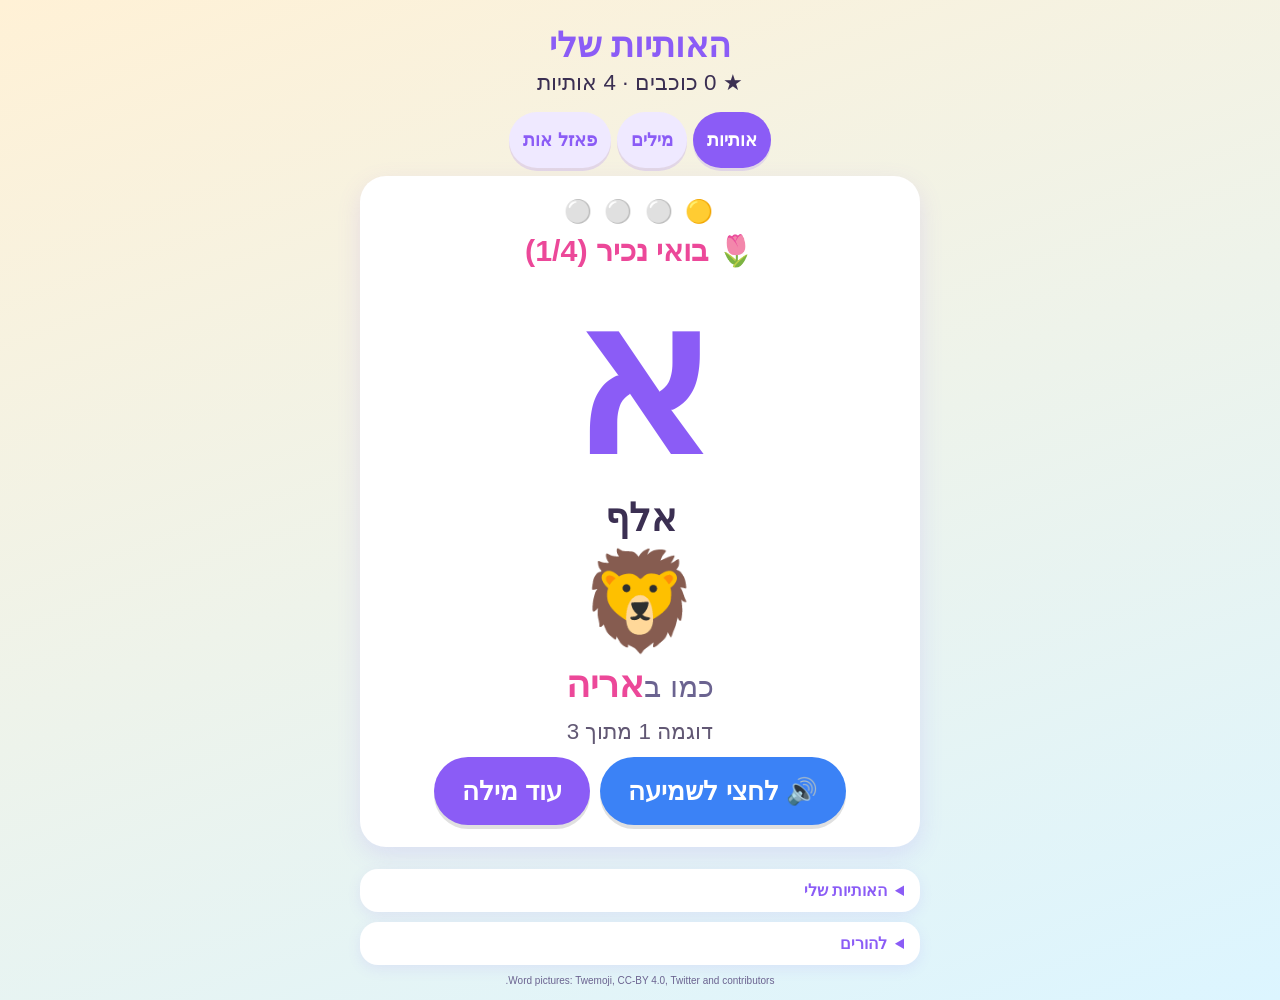
==== commit 87b91502: "Add letter puzzles and difficulty controls" ====
--- a/index.html
+++ b/index.html
@@ -54,33 +54,92 @@
   .chip{background:#f6f3ff;border-radius:14px;padding:6px 14px;font-size:2.6rem;font-weight:800;color:var(--purple);}
   .chip.locked{opacity:.25;}
   #visits{text-align:center;margin:18px 0 8px;} #visits img{height:22px;}
+  .difficulty{margin:10px 0;text-align:center;}
+  .difficulty-controls{display:flex;justify-content:center;gap:10px;margin:8px 0;}
+  .difficulty-controls button{border:0;border-radius:18px;padding:12px 18px;min-height:48px;background:#efe9ff;color:#6340a2;font:700 1.15rem Arial;cursor:pointer;}
+  .difficulty-controls button:disabled{opacity:.38;cursor:default;}
+  .difficulty-label{font-size:1.2rem;font-weight:bold;}
+  .puzzle-reference{font:bold 3rem Arial;color:#8b5cf6;line-height:1.15;}
+  .puzzle-cell.no-guide:not(.placed) img{opacity:0;}
+  .puzzle-dense .puzzle-pieces{width:min(240px,100%);gap:8px;}
+  .puzzle-dense .puzzle-board{width:min(264px,100%);}
   .hidden{display:none;}
+
+  .modebar{flex-wrap:wrap;gap:6px;}
+  .modebtn{font-size:1.15rem;padding:10px 14px;}
+  .puzzle-card{padding:16px 12px;}
+  .puzzle-card .phase-title{font-size:1.65rem;}
+  .puzzle-hint{font-size:1.2rem;margin:8px 0 12px;}
+  .puzzle-board,.puzzle-pieces{direction:ltr;display:grid;grid-template-columns:repeat(2,1fr);gap:4px;width:min(240px,100%);margin:12px auto;}
+  .puzzle-board{background:#ede7fc;padding:4px;border-radius:16px;}
+  .puzzle-cell,.puzzle-piece{aspect-ratio:1;border:2px dashed #c4b5e5;border-radius:10px;background:#faf8ff;padding:0;overflow:hidden;cursor:pointer;min-width:0;touch-action:manipulation;}
+  .puzzle-cell img,.puzzle-piece img{width:100%;height:100%;display:block;pointer-events:none;}
+  .puzzle-cell:not(.placed) img{opacity:.17;}
+  .puzzle-cell.placed{border:2px solid #86d6b2;background:#fff;}
+  .puzzle-pieces{width:min(220px,100%);gap:10px;}
+  .puzzle-piece{border:3px solid #d9cdf6;background:white;box-shadow:0 3px 0 #d9cdf6;}
+  .puzzle-piece.selected{border-color:#8b5cf6;background:#f1eaff;outline:3px solid #e8dfff;}
+  .puzzle-piece:disabled{visibility:hidden;}
+  .puzzle-progress{font-size:1.15rem;color:#6b6390;}
+  .puzzle-card .feedback{font-size:1.25rem;margin-top:6px;}
+  .puzzle-reward{display:block;width:190px;max-width:80%;height:210px;object-fit:cover;border-radius:24px;margin:14px auto;}
+  .puzzle-card button:focus-visible{outline:4px solid #f59e0b;outline-offset:2px;}
+
+  @media(max-width:600px){
+    body{padding:8px;}
+    header{padding:4px 4px 0;}header h1{font-size:1.6rem;}
+    .stars-line{font-size:1rem;margin:3px 0;}
+    .modebar{margin:6px 0;}.modebtn{min-height:44px;font-size:1rem;padding:8px 14px;}
+    .difficulty{margin:6px 0;}.difficulty-label{font-size:1rem;}.difficulty-controls{margin:6px 0;gap:8px;}
+    .difficulty-controls button{min-height:44px;padding:8px 16px;font-size:1rem;}
+    .card{padding:12px;margin-bottom:10px;border-radius:22px;}
+    .phase-title{font-size:1.4rem;margin:4px 0;}.phase-sub{font-size:1.05rem;margin-bottom:6px;}
+    .big-letter{font-size:7rem;}.letter-name{font-size:1.55rem;margin-bottom:4px;}
+    .prompt-emoji{font-size:3.5rem;margin:4px 0;}.example{font-size:1.2rem;margin-bottom:6px;}.example b{font-size:1.45rem;}
+    .opts{gap:8px;margin-top:8px;}.opt{min-height:82px;padding:6px;}.opt.letter{font-size:4rem;}.opt.pic{font-size:3rem;}.opt.pic small{font-size:1.1rem;}
+    button.big{min-height:48px;min-width:110px;padding:10px 18px;font-size:1.1rem;}.btn-row{gap:8px;margin-top:8px;}
+    .feedback{font-size:1.25rem;margin-top:6px;}.progress-pips{font-size:1rem;margin-bottom:4px;}
+    .tiles{gap:6px;margin:8px 0;}.tile{width:42px;height:54px;border-radius:12px;font-size:2.2rem;}
+    .built-word{font-size:3.4rem;}.done-emoji{font-size:3rem;}
+    .puzzle-card{padding:12px 10px;}.puzzle-card .phase-title{font-size:1.4rem;}.puzzle-hint{font-size:1rem;margin:6px 0;}
+    .puzzle-board,.puzzle-dense .puzzle-board{width:190px;margin:8px auto;gap:3px;padding:3px;}
+    .puzzle-pieces,.puzzle-dense .puzzle-pieces{width:180px;margin:8px auto;gap:7px;}
+    .puzzle-progress{font-size:1rem;}.puzzle-card .feedback{font-size:1rem;}
+    .puzzle-reference{font-size:2.3rem;}.puzzle-reward{width:140px;height:145px;margin:10px auto;}
+    footer{margin-top:12px;}details{padding:10px 12px;}#visits{margin-top:10px;}
+  }
 </style>
 </head>
 <body>
 <div class="wrap">
   <header>
-    <h1 id="greet">🌟 האותיות שלי 🌟</h1>
+    <h1 id="greet">האותיות שלי</h1>
     <div class="stars-line" id="starsLine"></div>
   </header>
   <div class="modebar hidden" id="modebar">
-    <button class="modebtn active" id="modeLetters">🔤 אותיות</button>
-    <button class="modebtn" id="modeWords">🧩 מילים</button>
+    <button class="modebtn active" id="modeLetters">אותיות</button>
+    <button class="modebtn" id="modeWords">מילים</button>
+    <button class="modebtn" id="modePuzzle">פאזל אות</button>
   </div>
+  <section class="difficulty hidden" id="difficultyBar" aria-label="רמת המשחק">
+    <div class="difficulty-label" id="difficultyLabel"></div>
+    <div class="difficulty-controls"><button id="harder">קל מדי +</button><button id="easier">קשה מדי −</button></div>
+  </section>
   <main class="stage" id="stage"></main>
   <footer>
     <details id="lettersDetails" class="hidden">
-      <summary>🔤 האותיות שלי</summary>
+      <summary>האותיות שלי</summary>
       <div class="chips" id="allLetters"></div>
     </details>
     <details id="parentDetails" class="hidden">
-      <summary>👨‍👩‍👧 להורים</summary>
+      <summary>להורים</summary>
       <div class="phase-sub" style="margin-top:8px">כל יום מתווספות 2 אותיות חדשות. אפשר גם להוסיף ידנית או להתחיל מחדש. ההתקדמות נשמרת בדפדפן הזה בלבד.</div>
       <div class="btn-row">
         <button class="big btn-ok" id="addOne">➕ עוד אות</button>
         <button class="big btn-warn" id="resetKid">🔄 התחלה מחדש</button>
       </div>
     </details>
+    <small style="display:block;font-size:10px;margin-top:10px;color:#6b6390">Word pictures: Twemoji, CC-BY 4.0, Twitter and contributors.</small>
   </footer>
   <div id="visits"><img src="https://visitor-badge.laobi.icu/badge?page_id=miromiro1515.hebrew-letters&left_text=%D7%91%D7%99%D7%A7%D7%95%D7%A8%D7%99%D7%9D" alt="" onerror="this.parentNode.style.display='none'"></div>
 </div>
@@ -112,8 +171,14 @@
 /* ===== Word-building game: hear the word, build it letter by letter ===== */
 /* [word, emoji] */
 const WORDS=[["דג","🐟"],["הר","⛰️"],["גן","🌷"],["ים","🌊"],["עץ","🌳"],["לב","❤️"],["נר","🕯️"],["צב","🐢"],["דלת","🚪"],["בית","🏠"],["גמל","🐪"],["טיל","🚀"],["ילד","👦"],["כלב","🐶"],["סוס","🐴"],["נחש","🐍"],["פיל","🐘"],["קוף","🐵"],["שמש","☀️"],["תות","🍓"],["אבא","👨"],["אריה","🦁"],["כדור","⚽"],["בלון","🎈"]];
+WORDS.push(["פרח","🌸"],["תפוח","🍎"],["גלידה","🍦"],["מטריה","☂️"],["רכבת","🚆"],["חלון","🪟"],["עוגה","🍰"],["חולצה","👕"],["נעליים","👟"],["אופניים","🚲"],["מכונית","🚗"],["פרפר","🦋"]);
+const DIFFICULTIES=[{name:"מתחילים",cols:2,rows:2,guide:true},{name:"מתקדמים",cols:3,rows:2,guide:true},{name:"אתגר",cols:3,rows:3,guide:false}];
+function difficulty(p){return Math.max(0,Math.min(2,Number(p&&p.gameDifficulty)||0));}
+const WORD_PICTURES={"☂️":"[data-uri]","🦋":"[data-uri]","🍎":"[data-uri]","🚀":"[data-uri]","🪟":"[data-uri]","🐍":"[data-uri]","🐘":"[data-uri]","🌸":"[data-uri]","🐶":"[data-uri]","⛰️":"[data-uri]","👨":"[data-uri]","👟":"[data-uri]","🏠":"[data-uri]","🦁":"[data-uri]","🚲":"[data-uri]","🐵":"[data-uri]","🕯️":"[data-uri]","🐴":"[data-uri]","⚽":"[data-uri]","🌊":"[data-uri]","🌷":"[data-uri]","☀️":"[data-uri]","❤️":"[data-uri]","🐟":"[data-uri]","👕":"[data-uri]","🚆":"[data-uri]","🚗":"[data-uri]","🍰":"[data-uri]","🐢":"[data-uri]","🚪":"[data-uri]","🐪":"[data-uri]","🎈":"[data-uri]","🍓":"[data-uri]","👦":"[data-uri]","🌳":"[data-uri]","🍦":"[data-uri]"};
+function wordPicture(w){const img=document.createElement("img");img.src=WORD_PICTURES[WORDS[w][1]];img.alt="";img.style.cssText="width:1em;height:1em;display:inline-block";return img;}
 const CHAR_IDX={};LETTERS.forEach((L,i)=>{CHAR_IDX[L[0]]=i;});
-let wordMode=false,lastWord=-1;
+let wordMode=false,puzzleMode=false,lastWord=-1,viewId=0;
+function guardedTransition(fn,ms){const id=viewId;setTimeout(()=>{if(id===viewId)fn();},ms);}
 const STARTER_COUNT=4, NEW_PER_DAY=2, WARM_Q=4, FINAL_OLD_Q=3;
 const KEY="hebrewLettersV1";
 function todayStr(){const d=new Date();return d.getFullYear()+"-"+String(d.getMonth()+1).padStart(2,"0")+"-"+String(d.getDate()).padStart(2,"0");}
@@ -205,7 +270,7 @@
 const TRY_AGAIN=["כמעט! נסי שוב 💪","עוד פעם, את יכולה! 🌸","לא נורא, ננסה שוב 😊"];
 const praise=()=>PRAISE[Math.floor(Math.random()*PRAISE.length)];
 const tryMsg=()=>TRY_AGAIN[Math.floor(Math.random()*TRY_AGAIN.length)];
-function confetti(){const e=["🎉","⭐","🌟","🎈","🌈","💖"];for(let i=0;i<18;i++){const s=document.createElement("span");s.className="confetti";s.textContent=e[Math.floor(Math.random()*e.length)];s.style.left=Math.random()*100+"vw";s.style.top="-20px";s.style.animationDelay=(Math.random()*0.5)+"s";document.body.appendChild(s);setTimeout(()=>s.remove(),2200);}}
+function confetti(){const e=["★","✦","♥","★","✧","♥"];for(let i=0;i<18;i++){const s=document.createElement("span");s.className="confetti";s.textContent=e[Math.floor(Math.random()*e.length)];s.style.left=Math.random()*100+"vw";s.style.top="-20px";s.style.animationDelay=(Math.random()*0.5)+"s";document.body.appendChild(s);setTimeout(()=>s.remove(),2200);}}
 
 const stage=document.getElementById("stage");
 function el(tag,cls,html){const d=document.createElement(tag);if(cls)d.className=cls;if(html!=null)d.innerHTML=html;return d;}
@@ -214,17 +279,24 @@
 
 function renderHeader(){
   const p=currentProfile();
-  document.getElementById("greet").textContent="🌟 האותיות שלי 🌟";
-  document.getElementById("starsLine").textContent=p?"⭐ "+p.stars+" כוכבים · "+p.learned+" אותיות":"";
+  document.getElementById("greet").textContent="האותיות שלי";
+  document.getElementById("starsLine").textContent=p?"★ "+p.stars+" כוכבים · "+p.learned+" אותיות":"";
   ["lettersDetails","parentDetails"].forEach(id=>document.getElementById(id).classList.toggle("hidden",!p));
   document.getElementById("modebar").classList.toggle("hidden",!p);
-  document.getElementById("modeLetters").classList.toggle("active",!wordMode);
-  document.getElementById("modeWords").classList.toggle("active",wordMode);
+  document.getElementById("modeLetters").classList.toggle("active",!wordMode&&!puzzleMode);
+  document.getElementById("modeWords").classList.toggle("active",wordMode&&!puzzleMode);
+  document.getElementById("modePuzzle").classList.toggle("active",puzzleMode);
+  const level=difficulty(p);
+  document.getElementById("difficultyBar").classList.toggle("hidden",!p||(!wordMode&&!puzzleMode));
+  document.getElementById("difficultyLabel").textContent="רמה "+(level+1)+" מתוך 3 · "+DIFFICULTIES[level].name;
+  document.getElementById("harder").disabled=level===2;
+  document.getElementById("easier").disabled=level===0;
   const box=document.getElementById("allLetters");box.innerHTML="";
   if(p)LETTERS.forEach((L,i)=>{const c=el("span","chip"+(i<p.learned?"":" locked"),L[0]);if(i<p.learned)c.onclick=()=>sayLetter(i);box.appendChild(c);});
 }
 
 function startSession(){
+  viewId++;puzzleMode=false;wordMode=false;stopNarration();
   const p=currentProfile();if(!p){DB.current="child";DB.profiles[DB.current]=newProfile();saveAll();startSession();return;}
   rollover(p);renderHeader();
   const ph=p.session.phase;
@@ -331,7 +403,7 @@
         if(ci===i){
           answered=true;b.classList.add("right");fb.textContent=praise();fb.className="feedback good";confetti();
           if(mistakes===0||true){p.stars++;saveAll();renderHeader();}
-          sayLetterWithText(i,kind==="match"?L[2]:"",()=>{setTimeout(()=>{qi++;mistakes=0;next();},300);});
+          sayLetterWithText(i,kind==="match"?L[2]:"",()=>{guardedTransition(()=>{qi++;mistakes=0;next();},300);});
         }else{
           mistakes++;b.classList.add("wrong");fb.textContent=tryMsg();fb.className="feedback try";
           if(kind==="match")say(M[2]);else sayLetter(ci);
@@ -349,10 +421,11 @@
 }
 
 /* ===== Word-building game flow ===== */
-function pickWord(){let w;do{w=Math.floor(Math.random()*WORDS.length);}while(WORDS.length>1&&w===lastWord);lastWord=w;return w;}
+function wordPool(p){const d=difficulty(p);return WORDS.map((v,i)=>i).filter(i=>{const n=[...WORDS[i][0]].length;return d===0?n===2:d===1?n===3:n>=4;});}
+function pickWord(){const pool=wordPool(currentProfile()),other=pool.filter(i=>i!==lastWord);const choices=other.length?other:pool;const w=choices[Math.floor(Math.random()*choices.length)];lastWord=w;return w;}
 function runWordGame(p){
   if(!p)return;
-  wordMode=true;
+  viewId++;puzzleMode=false;wordMode=true;
   wordStep(p,pickWord(),0);
 }
 function wordStep(p,w,pos){
@@ -361,9 +434,9 @@
   stage.innerHTML="";
   const c=el("div","card");
   c.appendChild(el("div","progress-pips",chars.map((_,k)=>k<pos?"🟣":(k===pos?"🟡":"⚪")).join(" ")));
-  c.appendChild(el("div","phase-title","🧩 בונים מילה"));
+  c.appendChild(el("div","phase-title","בונים מילה"));
   c.appendChild(el("div","phase-sub","שומעים את המילה ובונים אותה אות אות, בלי להציץ!"));
-  c.appendChild(el("div","prompt-emoji",WORDS[w][1]));
+  const picture=el("div","prompt-emoji");picture.appendChild(wordPicture(w));c.appendChild(picture);
   const tiles=el("div","tiles");
   chars.forEach((ch,k)=>tiles.appendChild(el("span","tile"+(k<pos?"":" hidden-l"),k<pos?ch:"?")));
   c.appendChild(tiles);
@@ -381,7 +454,7 @@
       if(ci===correctIdx){
         answered=true;b.classList.add("right");fb.textContent="יפה! 🌟";fb.className="feedback good";
         if(pos+1>=chars.length){completeWord(p,w);return;}
-        sayLetterWithText(ci,"יפה! מה האות הבאה?",()=>{setTimeout(()=>wordStep(p,w,pos+1),300);});
+        sayLetterWithText(ci,"יפה! מה האות הבאה?",()=>{guardedTransition(()=>wordStep(p,w,pos+1),300);});
       }else{
         b.classList.add("wrong");fb.textContent=tryMsg();fb.className="feedback try";
         sayLetter(ci);
@@ -391,7 +464,7 @@
   });
   c.appendChild(grid);c.appendChild(fb);
   const row=el("div","btn-row");
-  const hear=el("button","big btn-hear","🔊 שמעי את המילה");hear.onclick=()=>sayWord(w);row.appendChild(hear);
+  const hear=el("button","big btn-hear","שמעי את המילה");hear.onclick=()=>sayWord(w);row.appendChild(hear);
   c.appendChild(row);
   stage.appendChild(c);
   sayWord(w,()=>say(pos===0?"שמעת? מה האות הראשונה במילה?":"ומה האות הבאה?"));
@@ -401,7 +474,7 @@
   p.stars++;saveAll();renderHeader();
   stage.innerHTML="";
   const c=el("div","card");
-  c.appendChild(el("div","done-emoji",WORDS[w][1]));
+  const picture=el("div","done-emoji");picture.appendChild(wordPicture(w));c.appendChild(picture);
   c.appendChild(el("div","phase-title",praise()));
   c.appendChild(el("div","built-word",WORDS[w][0]));
   const row=el("div","btn-row");
@@ -412,6 +485,90 @@
   confetti();
   sayWord(w,()=>say("כל הכבוד! בנית את המילה!"));
 }
+
+/* Optional letter puzzle: local canvas images, tap-to-place, no microphone. */
+const PUZZLE_DOG="[data-uri]";
+let lastPuzzle=-1;
+function puzzleArt(letter,cols=2,rows=2){
+  const raw=document.createElement("canvas");raw.width=raw.height=320;
+  const ctx=raw.getContext("2d",{willReadFrequently:true});
+  ctx.fillStyle="#8b5cf6";ctx.font="bold 250px Arial";ctx.textAlign="center";ctx.textBaseline="middle";
+  ctx.fillText(letter,160,160);
+  const pixels=ctx.getImageData(0,0,320,320).data;
+  let x0=320,y0=320,x1=0,y1=0;
+  for(let y=0;y<320;y++)for(let x=0;x<320;x++)if(pixels[(y*320+x)*4+3]>30){x0=Math.min(x0,x);y0=Math.min(y0,y);x1=Math.max(x1,x);y1=Math.max(y1,y);}
+  const canvas=document.createElement("canvas");canvas.width=canvas.height=240;
+  const c=canvas.getContext("2d",{willReadFrequently:true});
+  const scale=208/Math.max(x1-x0+1,y1-y0+1),w=(x1-x0+1)*scale,h=(y1-y0+1)*scale;
+  c.drawImage(raw,x0,y0,x1-x0+1,y1-y0+1,(240-w)/2,(240-h)/2,w,h);
+  return rangeArr(0,cols*rows).map(k=>{
+    const tile=document.createElement("canvas");tile.width=240/cols;tile.height=240/rows;
+    const t=tile.getContext("2d",{willReadFrequently:true});t.drawImage(canvas,(k%cols)*tile.width,Math.floor(k/cols)*tile.height,tile.width,tile.height,0,0,tile.width,tile.height);
+    const d=t.getImageData(0,0,tile.width,tile.height).data;let ink=0;for(let i=3;i<d.length;i+=4)if(d[i]>30)ink++;
+    return {src:tile.toDataURL(),ink:ink>10};
+  });
+}
+function runPuzzle(p){
+  if(!p)return;
+  viewId++;stopNarration();puzzleMode=true;wordMode=false;renderHeader();
+  const pool=rangeArr(0,p.learned).filter(i=>i!==lastPuzzle);
+  const i=pool[Math.floor(Math.random()*pool.length)]??0;lastPuzzle=i;
+  const config=DIFFICULTIES[difficulty(p)],cols=config.cols,rows=config.rows,total=cols*rows;
+  const art=puzzleArt(LETTERS[i][0],cols,rows);let selected=null,done=false;
+  const placed=new Set(art.map((v,k)=>!v.ink?k:-1).filter(k=>k>=0));
+  const needed=total-placed.size;
+  stage.innerHTML="";
+  const c=el("section","card puzzle-card"+(cols>2?" puzzle-dense":""));c.setAttribute("aria-label","פאזל להרכבת אות");
+  c.appendChild(el("div","phase-title","מרכיבים אות"));
+  c.appendChild(el("div","puzzle-hint","לחצי על חלק, ואז על המקום שלו"));
+  if(!config.guide)c.appendChild(el("div","puzzle-reference",LETTERS[i][0]));
+  const progress=el("div","puzzle-progress","0 מתוך "+needed+" חלקים");c.appendChild(progress);
+  const board=el("div","puzzle-board");const bank=el("div","puzzle-pieces");
+  const feedback=el("div","feedback");feedback.setAttribute("aria-live","polite");
+  [board,bank].forEach(v=>v.style.gridTemplateColumns="repeat("+cols+",1fr)");
+  const cells=[],pieces=[];
+  const positions=rangeArr(0,total).map(k=>"שורה "+(Math.floor(k/cols)+1)+", מקום "+(k%cols+1)+" משמאל");
+  art.forEach((v,k)=>{
+    const b=el("button","puzzle-cell"+(!config.guide?" no-guide":"")+(placed.has(k)?" placed":""));b.type="button";b.style.aspectRatio=rows+" / "+cols;b.setAttribute("aria-label","מקום "+positions[k]);
+    const img=document.createElement("img");img.src=v.src;img.alt="";b.appendChild(img);b.disabled=placed.has(k);
+    b.onclick=()=>{
+      if(done||placed.has(k))return;
+      if(selected===null){feedback.textContent="קודם בחרי חלק למטה";return;}
+      if(selected!==k){feedback.textContent="כמעט! נסי מקום אחר";feedback.className="feedback try";return;}
+      placed.add(k);b.classList.add("placed");b.disabled=true;pieces[k].disabled=true;pieces[k].classList.remove("selected");pieces[k].setAttribute("aria-pressed","false");selected=null;
+      progress.textContent=(placed.size-(total-needed))+" מתוך "+needed+" חלקים";
+      feedback.textContent="יפה מאוד!";feedback.className="feedback good";
+      if(placed.size===total){done=true;completePuzzle(p,i,c);}
+    };
+    cells[k]=b;board.appendChild(b);
+  });
+  shuffle(rangeArr(0,total).filter(k=>art[k].ink)).forEach(k=>{
+    const b=el("button","puzzle-piece");b.type="button";b.style.aspectRatio=rows+" / "+cols;b.setAttribute("aria-label","חלק "+(k+1));b.setAttribute("aria-pressed","false");
+    const img=document.createElement("img");img.src=art[k].src;img.alt="";b.appendChild(img);
+    b.onclick=()=>{if(done||placed.has(k))return;selected=k;pieces.forEach(v=>{if(v){v.classList.remove("selected");v.setAttribute("aria-pressed","false");}});b.classList.add("selected");b.setAttribute("aria-pressed","true");feedback.textContent="עכשיו לחצי על המקום שלו למעלה";feedback.className="feedback";};
+    pieces[k]=b;bank.appendChild(b);
+  });
+  c.appendChild(board);c.appendChild(bank);c.appendChild(feedback);
+  const row=el("div","btn-row"),hear=el("button","big btn-hear","איך משחקים?");hear.onclick=()=>say("בואי נרכיב אות. בחרי חלק למטה, ואז לחצי על המקום המתאים למעלה.");row.appendChild(hear);c.appendChild(row);stage.appendChild(c);
+}
+function completePuzzle(p,i,c){
+  p.stars++;saveAll();renderHeader();confetti();
+  c.querySelector(".puzzle-hint").textContent="כל הכבוד! הרכבת את האות "+LETTERS[i][1]+"!";
+  c.querySelector(".phase-title").textContent="כל הכבוד!";
+  c.querySelector(".puzzle-pieces").remove();c.querySelector(".feedback").remove();c.querySelector(".btn-row").remove();
+  const dog=document.createElement("img");dog.className="puzzle-reward";dog.src=PUZZLE_DOG;dog.alt="הכלבה מעודדת אותך";c.appendChild(dog);
+  const row=el("div","btn-row"),more=el("button","big btn-next","עוד פאזל");more.onclick=()=>runPuzzle(p);row.appendChild(more);c.appendChild(row);
+  sayLetterWithText(i,"כל הכבוד! הרכבת את האות!");
+}
+function changeDifficulty(delta){
+  const p=currentProfile();if(!p)return;const old=difficulty(p),next=Math.max(0,Math.min(2,old+delta));if(old===next)return;
+  viewId++;stopNarration();p.gameDifficulty=next;saveAll();
+  if(puzzleMode)runPuzzle(p);else if(wordMode)runWordGame(p);else renderHeader();
+}
+document.getElementById("harder").onclick=()=>changeDifficulty(1);
+document.getElementById("easier").onclick=()=>changeDifficulty(-1);
+document.getElementById("modePuzzle").onclick=()=>runPuzzle(currentProfile());
+
 document.getElementById("modeWords").onclick=()=>{const p=currentProfile();if(p)runWordGame(p);};
 document.getElementById("modeLetters").onclick=()=>{wordMode=false;startSession();};
 
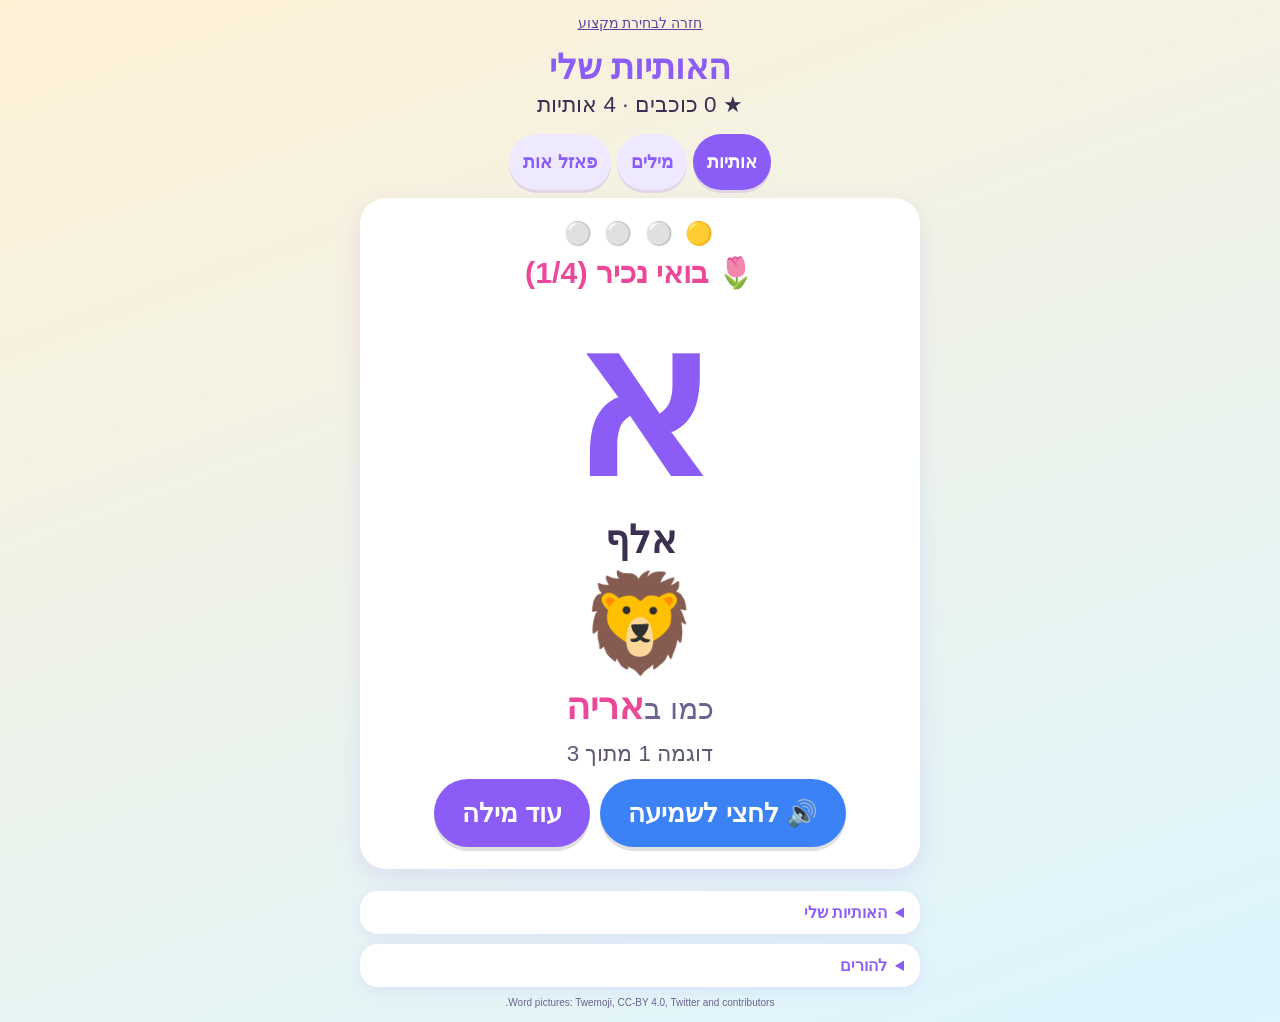
==== commit f29a5d0f: "Link Hebrew game back to subject menu" ====
--- a/index.html
+++ b/index.html
@@ -112,6 +112,7 @@
 </head>
 <body>
 <div class="wrap">
+  <nav style="text-align:center;margin:0 0 4px"><a href="learning.html" style="font-size:14px;color:#6340a2">חזרה לבחירת מקצוע</a></nav>
   <header>
     <h1 id="greet">האותיות שלי</h1>
     <div class="stars-line" id="starsLine"></div>
@@ -591,4 +592,4 @@
 startSession();
 </script>
 </body>
-</html>
+    </html>
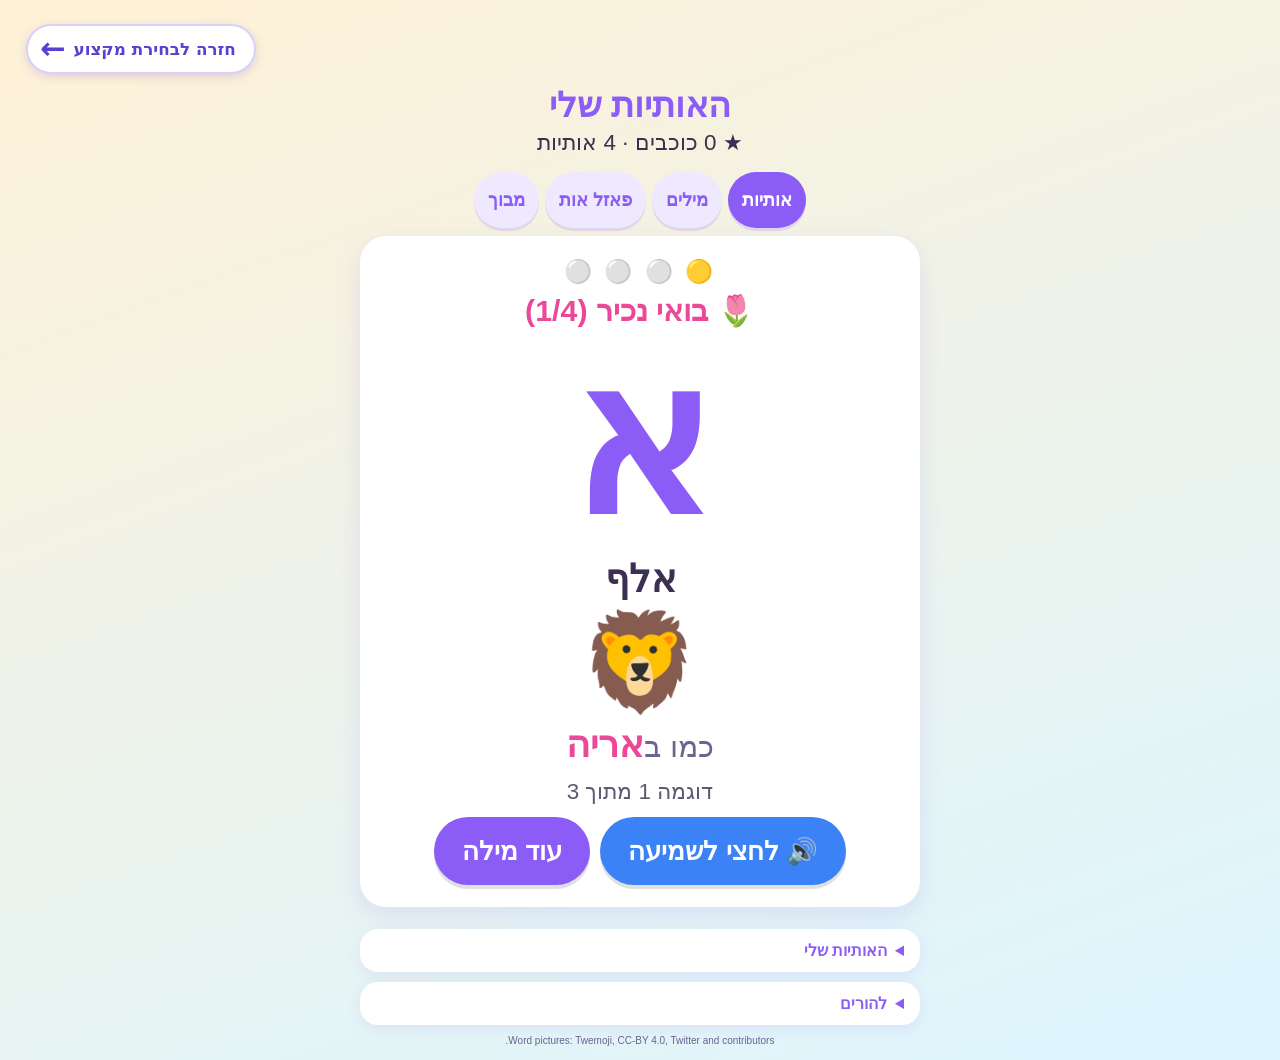
==== commit 414bc976: "Add touch puzzle corrections and first-letter maze" ====
--- a/index.html
+++ b/index.html
@@ -5,150 +5,159 @@
 <meta name="viewport" content="width=device-width, initial-scale=1.0, viewport-fit=cover">
 <title>האותיות שלי - לימוד אותיות בעברית</title>
 <style>
-  :root{--bg1:#fff1d6;--bg2:#dcf5ff;--card:#fff;--pink:#ec4899;--purple:#8b5cf6;--blue:#3b82f6;--green:#22c55e;--amber:#f59e0b;--ink:#3b2f52;}
-  *{box-sizing:border-box;-webkit-tap-highlight-color:transparent;}
-  body{margin:0;min-height:100vh;font-family:"Segoe UI","Heebo","Arial Hebrew",Arial,sans-serif;background:linear-gradient(160deg,var(--bg1),var(--bg2));color:var(--ink);padding:14px;}
-  .wrap{max-width:560px;margin:0 auto;}
-  header{text-align:center;padding:10px 6px 4px;}
-  header h1{font-size:2.2rem;margin:0 0 2px;color:var(--purple);}
-  .stars-line{font-size:1.4rem;margin:4px 0;}
-  .stage{margin-top:8px;}
-  .card{background:var(--card);border-radius:26px;box-shadow:0 8px 24px rgba(139,92,246,.14);padding:22px 16px;margin:0 0 16px;text-align:center;}
-  .phase-title{font-size:1.9rem;font-weight:800;color:var(--pink);margin:6px 0 2px;}
-  .phase-sub{opacity:.8;margin-bottom:12px;font-size:1.4rem;}
-  .big-letter{font-size:13rem;line-height:1.05;font-weight:800;color:var(--purple);margin:4px 0;font-family:"Arial Hebrew","Heebo","Segoe UI",Arial,sans-serif;}
-  .letter-name{font-size:2.4rem;font-weight:800;margin:0 0 6px;}
-  .prompt-emoji{font-size:6rem;line-height:1.15;margin:6px 0;}
-  .example{font-size:1.9rem;color:#6b6390;margin-bottom:12px;}
-  .example b{color:var(--pink);font-size:2.3rem;}
-  .opts{display:grid;grid-template-columns:1fr 1fr;gap:12px;margin-top:14px;}
-  .opt{border:none;cursor:pointer;font-family:inherit;background:#f6f3ff;border-radius:20px;padding:10px 8px;font-size:1.15rem;font-weight:700;color:var(--ink);min-height:130px;box-shadow:0 3px 0 rgba(139,92,246,.18);transition:transform .1s;}
-  .opt:active{transform:scale(.95);}
-  .opt.letter{font-size:6.5rem;line-height:1;color:var(--purple);}
-  .opt.pic{font-size:4.5rem;line-height:1;}
-  .opt.pic small{display:block;font-size:1.5rem;margin-top:4px;color:var(--ink);}
-  .opt.wrong{opacity:.35;pointer-events:none;animation:shake .35s;}
-  .opt.right{background:#dcfce7;outline:3px solid var(--green);}
-  @keyframes shake{25%{transform:translateX(-6px);}75%{transform:translateX(6px);}}
-  button.big{border:none;cursor:pointer;font-family:inherit;font-size:1.6rem;font-weight:700;border-radius:999px;padding:16px 28px;min-width:140px;min-height:68px;color:#fff;box-shadow:0 4px 0 rgba(0,0,0,.12);transition:transform .1s;}
-  button.big:active{transform:scale(.95);}
-  .btn-hear{background:var(--blue);} .btn-ok{background:var(--green);} .btn-next{background:var(--purple);} .btn-warn{background:#9ca3af;}
-  .btn-row{display:flex;gap:10px;justify-content:center;flex-wrap:wrap;margin-top:10px;}
-  .feedback{min-height:1.7em;margin-top:12px;font-size:1.8rem;font-weight:700;}
-  .feedback.good{color:var(--green);} .feedback.try{color:#d97706;}
-  .progress-pips{text-align:center;font-size:1.4rem;letter-spacing:3px;margin-bottom:8px;}
-  .done-emoji{font-size:4rem;text-align:center;}
-  .confetti{position:fixed;pointer-events:none;font-size:1.6rem;z-index:50;animation:fall 1.4s ease-in forwards;}
-  @keyframes fall{0%{transform:translateY(-10px) rotate(0);opacity:1;}100%{transform:translateY(70vh) rotate(320deg);opacity:0;}}
-  .modebar{display:flex;gap:10px;justify-content:center;margin:8px 0 4px;}
-  .modebtn{border:none;cursor:pointer;font-family:inherit;font-size:1.5rem;font-weight:800;border-radius:999px;padding:10px 22px;min-height:56px;background:#efe9ff;color:var(--purple);box-shadow:0 3px 0 rgba(139,92,246,.18);}
-  .modebtn.active{background:var(--purple);color:#fff;}
-  .tiles{display:flex;gap:8px;justify-content:center;margin:12px 0;}
-  .tile{width:64px;height:80px;border-radius:16px;background:#f6f3ff;display:flex;align-items:center;justify-content:center;font-size:3.4rem;font-weight:800;color:var(--purple);box-shadow:0 3px 0 rgba(139,92,246,.18);}
-  .tile.hidden-l{color:#cfc8ea;}
-  .built-word{font-size:5.5rem;font-weight:800;color:var(--purple);margin:6px 0;}
-  footer{margin-top:22px;text-align:center;}
-  details{background:var(--card);border-radius:18px;padding:12px 16px;text-align:right;box-shadow:0 4px 14px rgba(139,92,246,.10);margin-top:10px;}
-  summary{cursor:pointer;font-weight:700;color:var(--purple);}
-  .chips{display:flex;flex-wrap:wrap;gap:8px;margin-top:10px;justify-content:center;}
-  .chip{background:#f6f3ff;border-radius:14px;padding:6px 14px;font-size:2.6rem;font-weight:800;color:var(--purple);}
-  .chip.locked{opacity:.25;}
-  #visits{text-align:center;margin:18px 0 8px;} #visits img{height:22px;}
-  .difficulty{margin:10px 0;text-align:center;}
-  .difficulty-controls{display:flex;justify-content:center;gap:10px;margin:8px 0;}
-  .difficulty-controls button{border:0;border-radius:18px;padding:12px 18px;min-height:48px;background:#efe9ff;color:#6340a2;font:700 1.15rem Arial;cursor:pointer;}
-  .difficulty-controls button:disabled{opacity:.38;cursor:default;}
-  .difficulty-label{font-size:1.2rem;font-weight:bold;}
-  .puzzle-reference{font:bold 3rem Arial;color:#8b5cf6;line-height:1.15;}
-  .puzzle-cell.no-guide:not(.placed) img{opacity:0;}
-  .puzzle-dense .puzzle-pieces{width:min(240px,100%);gap:8px;}
-  .puzzle-dense .puzzle-board{width:min(264px,100%);}
-  .hidden{display:none;}
-
-  .modebar{flex-wrap:wrap;gap:6px;}
-  .modebtn{font-size:1.15rem;padding:10px 14px;}
-  .puzzle-card{padding:16px 12px;}
-  .puzzle-card .phase-title{font-size:1.65rem;}
-  .puzzle-hint{font-size:1.2rem;margin:8px 0 12px;}
-  .puzzle-board,.puzzle-pieces{direction:ltr;display:grid;grid-template-columns:repeat(2,1fr);gap:4px;width:min(240px,100%);margin:12px auto;}
-  .puzzle-board{background:#ede7fc;padding:4px;border-radius:16px;}
-  .puzzle-cell,.puzzle-piece{aspect-ratio:1;border:2px dashed #c4b5e5;border-radius:10px;background:#faf8ff;padding:0;overflow:hidden;cursor:pointer;min-width:0;touch-action:manipulation;}
-  .puzzle-cell img,.puzzle-piece img{width:100%;height:100%;display:block;pointer-events:none;}
-  .puzzle-cell:not(.placed) img{opacity:.17;}
-  .puzzle-cell.placed{border:2px solid #86d6b2;background:#fff;}
-  .puzzle-pieces{width:min(220px,100%);gap:10px;}
-  .puzzle-piece{border:3px solid #d9cdf6;background:white;box-shadow:0 3px 0 #d9cdf6;}
-  .puzzle-piece.selected{border-color:#8b5cf6;background:#f1eaff;outline:3px solid #e8dfff;}
-  .puzzle-piece:disabled{visibility:hidden;}
-  .puzzle-progress{font-size:1.15rem;color:#6b6390;}
-  .puzzle-card .feedback{font-size:1.25rem;margin-top:6px;}
-  .puzzle-reward{display:block;width:190px;max-width:80%;height:210px;object-fit:cover;border-radius:24px;margin:14px auto;}
-  .puzzle-card button:focus-visible{outline:4px solid #f59e0b;outline-offset:2px;}
-
-  @media(max-width:600px){
-    body{padding:8px;}
-    header{padding:4px 4px 0;}header h1{font-size:1.6rem;}
-    .stars-line{font-size:1rem;margin:3px 0;}
-    .modebar{margin:6px 0;}.modebtn{min-height:44px;font-size:1rem;padding:8px 14px;}
-    .difficulty{margin:6px 0;}.difficulty-label{font-size:1rem;}.difficulty-controls{margin:6px 0;gap:8px;}
-    .difficulty-controls button{min-height:44px;padding:8px 16px;font-size:1rem;}
-    .card{padding:12px;margin-bottom:10px;border-radius:22px;}
-    .phase-title{font-size:1.4rem;margin:4px 0;}.phase-sub{font-size:1.05rem;margin-bottom:6px;}
-    .big-letter{font-size:7rem;}.letter-name{font-size:1.55rem;margin-bottom:4px;}
-    .prompt-emoji{font-size:3.5rem;margin:4px 0;}.example{font-size:1.2rem;margin-bottom:6px;}.example b{font-size:1.45rem;}
-    .opts{gap:8px;margin-top:8px;}.opt{min-height:82px;padding:6px;}.opt.letter{font-size:4rem;}.opt.pic{font-size:3rem;}.opt.pic small{font-size:1.1rem;}
-    button.big{min-height:48px;min-width:110px;padding:10px 18px;font-size:1.1rem;}.btn-row{gap:8px;margin-top:8px;}
-    .feedback{font-size:1.25rem;margin-top:6px;}.progress-pips{font-size:1rem;margin-bottom:4px;}
-    .tiles{gap:6px;margin:8px 0;}.tile{width:42px;height:54px;border-radius:12px;font-size:2.2rem;}
-    .built-word{font-size:3.4rem;}.done-emoji{font-size:3rem;}
-    .puzzle-card{padding:12px 10px;}.puzzle-card .phase-title{font-size:1.4rem;}.puzzle-hint{font-size:1rem;margin:6px 0;}
-    .puzzle-board,.puzzle-dense .puzzle-board{width:190px;margin:8px auto;gap:3px;padding:3px;}
-    .puzzle-pieces,.puzzle-dense .puzzle-pieces{width:180px;margin:8px auto;gap:7px;}
-    .puzzle-progress{font-size:1rem;}.puzzle-card .feedback{font-size:1rem;}
-    .puzzle-reference{font-size:2.3rem;}.puzzle-reward{width:140px;height:145px;margin:10px auto;}
-    footer{margin-top:12px;}details{padding:10px 12px;}#visits{margin-top:10px;}
-  }
+:root{--bg1:#fff1d6;--bg2:#dcf5ff;--card:#fff;--pink:#ec4899;--purple:#8b5cf6;--blue:#3b82f6;--green:#22c55e;--amber:#f59e0b;--ink:#3b2f52;}
+*{box-sizing:border-box;-webkit-tap-highlight-color:transparent;}
+body{margin:0;min-height:100vh;font-family:"Segoe UI","Heebo","Arial Hebrew",Arial,sans-serif;background:linear-gradient(160deg,var(--bg1),var(--bg2));color:var(--ink);padding:14px;}
+.wrap{max-width:560px;margin:0 auto;}
+header{text-align:center;padding:10px 6px 4px;}
+header h1{font-size:2.2rem;margin:0 0 2px;color:var(--purple);}
+.stars-line{font-size:1.4rem;margin:4px 0;}
+.stage{margin-top:8px;}
+.card{background:var(--card);border-radius:26px;box-shadow:0 8px 24px rgba(139,92,246,.14);padding:22px 16px;margin:0 0 16px;text-align:center;}
+.phase-title{font-size:1.9rem;font-weight:800;color:var(--pink);margin:6px 0 2px;}
+.phase-sub{opacity:.8;margin-bottom:12px;font-size:1.4rem;}
+.big-letter{font-size:13rem;line-height:1.05;font-weight:800;color:var(--purple);margin:4px 0;font-family:"Arial Hebrew","Heebo","Segoe UI",Arial,sans-serif;}
+.letter-name{font-size:2.4rem;font-weight:800;margin:0 0 6px;}
+.prompt-emoji{font-size:6rem;line-height:1.15;margin:6px 0;}
+.example{font-size:1.9rem;color:#6b6390;margin-bottom:12px;}
+.example b{color:var(--pink);font-size:2.3rem;}
+.opts{display:grid;grid-template-columns:1fr 1fr;gap:12px;margin-top:14px;}
+.opt{border:none;cursor:pointer;font-family:inherit;background:#f6f3ff;border-radius:20px;padding:10px 8px;font-size:1.15rem;font-weight:700;color:var(--ink);min-height:130px;box-shadow:0 3px 0 rgba(139,92,246,.18);transition:transform .1s;}
+.opt:active{transform:scale(.95);}
+.opt.letter{font-size:6.5rem;line-height:1;color:var(--purple);}
+.opt.pic{font-size:4.5rem;line-height:1;}
+.opt.pic small{display:block;font-size:1.5rem;margin-top:4px;color:var(--ink);}
+.opt.wrong{opacity:.35;pointer-events:none;animation:shake .35s;}
+.opt.right{background:#dcfce7;outline:3px solid var(--green);}
+@keyframes shake{25%{transform:translateX(-6px);}75%{transform:translateX(6px);}}
+button.big{border:none;cursor:pointer;font-family:inherit;font-size:1.6rem;font-weight:700;border-radius:999px;padding:16px 28px;min-width:140px;min-height:68px;color:#fff;box-shadow:0 4px 0 rgba(0,0,0,.12);transition:transform .1s;}
+button.big:active{transform:scale(.95);}
+.btn-hear{background:var(--blue);} .btn-ok{background:var(--green);} .btn-next{background:var(--purple);} .btn-warn{background:#9ca3af;}
+.btn-row{display:flex;gap:10px;justify-content:center;flex-wrap:wrap;margin-top:10px;}
+.feedback{min-height:1.7em;margin-top:12px;font-size:1.8rem;font-weight:700;}
+.feedback.good{color:var(--green);} .feedback.try{color:#d97706;}
+.progress-pips{text-align:center;font-size:1.4rem;letter-spacing:3px;margin-bottom:8px;}
+.done-emoji{font-size:4rem;text-align:center;}
+.confetti{position:fixed;pointer-events:none;font-size:1.6rem;z-index:50;animation:fall 1.4s ease-in forwards;}
+@keyframes fall{0%{transform:translateY(-10px) rotate(0);opacity:1;}100%{transform:translateY(70vh) rotate(320deg);opacity:0;}}
+.modebar{display:flex;gap:10px;justify-content:center;margin:8px 0 4px;}
+.modebtn{border:none;cursor:pointer;font-family:inherit;font-size:1.5rem;font-weight:800;border-radius:999px;padding:10px 22px;min-height:56px;background:#efe9ff;color:var(--purple);box-shadow:0 3px 0 rgba(139,92,246,.18);}
+.modebtn.active{background:var(--purple);color:#fff;}
+.tiles{display:flex;gap:8px;justify-content:center;margin:12px 0;}
+.tile{width:64px;height:80px;border-radius:16px;background:#f6f3ff;display:flex;align-items:center;justify-content:center;font-size:3.4rem;font-weight:800;color:var(--purple);box-shadow:0 3px 0 rgba(139,92,246,.18);}
+.tile.hidden-l{color:#cfc8ea;}
+.built-word{font-size:5.5rem;font-weight:800;color:var(--purple);margin:6px 0;}
+footer{margin-top:22px;text-align:center;}
+details{background:var(--card);border-radius:18px;padding:12px 16px;text-align:right;box-shadow:0 4px 14px rgba(139,92,246,.10);margin-top:10px;}
+summary{cursor:pointer;font-weight:700;color:var(--purple);}
+.chips{display:flex;flex-wrap:wrap;gap:8px;margin-top:10px;justify-content:center;}
+.chip{background:#f6f3ff;border-radius:14px;padding:6px 14px;font-size:2.6rem;font-weight:800;color:var(--purple);}
+.chip.locked{opacity:.25;}
+#visits{text-align:center;margin:18px 0 8px;} #visits img{height:22px;}
+.difficulty{margin:10px 0;text-align:center;}
+.difficulty-controls{display:flex;justify-content:center;gap:10px;margin:8px 0;}
+.difficulty-controls button{border:0;border-radius:18px;padding:12px 18px;min-height:48px;background:#efe9ff;color:#6340a2;font:700 1.15rem Arial;cursor:pointer;}
+.difficulty-controls button:disabled{opacity:.38;cursor:default;}
+.difficulty-label{font-size:1.2rem;font-weight:bold;}
+.puzzle-reference{font:bold 3rem Arial;color:#8b5cf6;line-height:1.15;}
+.puzzle-cell.no-guide:not(.placed) img{opacity:0;}
+.puzzle-dense .puzzle-pieces{width:min(240px,100%);gap:8px;}
+.puzzle-dense .puzzle-board{width:min(264px,100%);}
+.hidden{display:none;}
+.modebar{flex-wrap:wrap;gap:6px;}
+.modebtn{font-size:1.15rem;padding:10px 14px;}
+.puzzle-card{padding:16px 12px;}
+.puzzle-card .phase-title{font-size:1.65rem;}
+.puzzle-hint{font-size:1.2rem;margin:8px 0 12px;}
+.puzzle-board,.puzzle-pieces{direction:ltr;display:grid;grid-template-columns:repeat(2,1fr);gap:4px;width:min(240px,100%);margin:12px auto;}
+.puzzle-board{background:#ede7fc;padding:4px;border-radius:16px;}
+.puzzle-cell,.puzzle-piece{aspect-ratio:1;border:2px dashed #c4b5e5;border-radius:10px;background:#faf8ff;padding:0;overflow:hidden;cursor:pointer;min-width:0;touch-action:manipulation;}
+.puzzle-cell img,.puzzle-piece img{width:100%;height:100%;display:block;pointer-events:none;}
+.puzzle-cell:not(.placed) img{opacity:.17;}
+.puzzle-cell.placed{border:2px solid #86d6b2;background:#fff;}
+.puzzle-pieces{width:min(220px,100%);gap:10px;}
+.puzzle-piece{border:3px solid #d9cdf6;background:white;box-shadow:0 3px 0 #d9cdf6;}
+.puzzle-piece.selected{border-color:#8b5cf6;background:#f1eaff;outline:3px solid #e8dfff;}
+.puzzle-piece:disabled{visibility:hidden;}
+.puzzle-piece{touch-action:none;}
+.puzzle-cell.drop-hint{border-color:#8b5cf6;box-shadow:0 0 0 3px #e8dfff;}
+.puzzle-ghost{position:fixed;z-index:60;pointer-events:none;opacity:.92;border:3px solid #8b5cf6;border-radius:10px;box-shadow:0 8px 18px rgba(60,40,120,.35);background:#fff;padding:0;overflow:hidden;}
+.puzzle-ghost img{width:100%;height:100%;display:block;}
+.puzzle-progress{font-size:1.15rem;color:#6b6390;}
+.puzzle-card .feedback{font-size:1.25rem;margin-top:6px;}
+.maze-word{font:bold 2rem Arial;color:#3c2a63;margin:2px 0 4px;letter-spacing:1px;}
+.maze-wrap{width:min(340px,100%);margin:6px auto;}
+.maze-canvas{display:block;width:100%;height:auto;border-radius:12px;touch-action:none;box-shadow:0 3px 0 rgba(139,92,246,.18);}
+.lp-back-bar{direction:ltr;display:flex;justify-content:flex-start;padding:10px 12px 0}
+.lp-back{display:inline-flex;align-items:center;gap:8px;min-height:48px;padding:8px 18px 8px 12px;border-radius:999px;background:#fff;color:#5b3fd0;border:2px solid #d9d0fb;box-shadow:0 3px 10px rgba(91,63,208,.18);font:700 1.05rem/1.2 system-ui,-apple-system,"Segoe UI",Arial,sans-serif;text-decoration:none;-webkit-tap-highlight-color:transparent}
+.lp-back:active{transform:scale(.97)}
+.lp-back-arrow{font-size:1.9rem;line-height:1;font-weight:700}
+.lp-back-text{direction:rtl}
+.puzzle-reward{display:block;width:190px;max-width:80%;height:210px;object-fit:cover;border-radius:24px;margin:14px auto;}
+.puzzle-card button:focus-visible{outline:4px solid #f59e0b;outline-offset:2px;}
+@media(max-width:600px){
+body{padding:8px;}
+header{padding:4px 4px 0;}header h1{font-size:1.6rem;}
+.stars-line{font-size:1rem;margin:3px 0;}
+.modebar{margin:6px 0;gap:6px;}.modebtn{min-height:44px;font-size:.95rem;padding:8px 10px;}
+.difficulty{margin:6px 0;}.difficulty-label{font-size:1rem;}.difficulty-controls{margin:6px 0;gap:8px;}
+.difficulty-controls button{min-height:44px;padding:8px 16px;font-size:1rem;}
+.card{padding:12px;margin-bottom:10px;border-radius:22px;}
+.phase-title{font-size:1.4rem;margin:4px 0;}.phase-sub{font-size:1.05rem;margin-bottom:6px;}
+.big-letter{font-size:7rem;}.letter-name{font-size:1.55rem;margin-bottom:4px;}
+.prompt-emoji{font-size:3.5rem;margin:4px 0;}.example{font-size:1.2rem;margin-bottom:6px;}.example b{font-size:1.45rem;}
+.opts{gap:8px;margin-top:8px;}.opt{min-height:82px;padding:6px;}.opt.letter{font-size:4rem;}.opt.pic{font-size:3rem;}.opt.pic small{font-size:1.1rem;}
+button.big{min-height:48px;min-width:110px;padding:10px 18px;font-size:1.1rem;}.btn-row{gap:8px;margin-top:8px;}
+.feedback{font-size:1.25rem;margin-top:6px;}.progress-pips{font-size:1rem;margin-bottom:4px;}
+.tiles{gap:6px;margin:8px 0;}.tile{width:42px;height:54px;border-radius:12px;font-size:2.2rem;}
+.built-word{font-size:3.4rem;}.done-emoji{font-size:3rem;}
+.puzzle-card{padding:12px 10px;}.puzzle-card .phase-title{font-size:1.4rem;}.puzzle-hint{font-size:1rem;margin:6px 0;}
+.puzzle-board,.puzzle-dense .puzzle-board{width:190px;margin:8px auto;gap:3px;padding:3px;}
+.puzzle-pieces,.puzzle-dense .puzzle-pieces{width:180px;margin:8px auto;gap:7px;}
+.puzzle-progress{font-size:1rem;}.puzzle-card .feedback{font-size:1rem;}
+.puzzle-reference{font-size:2.3rem;}.puzzle-reward{width:140px;height:145px;margin:10px auto;}
+footer{margin-top:12px;}details{padding:10px 12px;}#visits{margin-top:10px;}
+}
 </style>
 </head>
 <body>
+<div class="lp-back-bar"><a class="lp-back" href="learning.html" aria-label="חזרה לבחירת מקצוע"><span class="lp-back-arrow" aria-hidden="true">←</span><span class="lp-back-text">חזרה לבחירת מקצוע</span></a></div>
 <div class="wrap">
-  <nav style="text-align:center;margin:0 0 4px"><a href="learning.html" style="font-size:14px;color:#6340a2">חזרה לבחירת מקצוע</a></nav>
-  <header>
-    <h1 id="greet">האותיות שלי</h1>
-    <div class="stars-line" id="starsLine"></div>
-  </header>
-  <div class="modebar hidden" id="modebar">
-    <button class="modebtn active" id="modeLetters">אותיות</button>
-    <button class="modebtn" id="modeWords">מילים</button>
-    <button class="modebtn" id="modePuzzle">פאזל אות</button>
-  </div>
-  <section class="difficulty hidden" id="difficultyBar" aria-label="רמת המשחק">
-    <div class="difficulty-label" id="difficultyLabel"></div>
-    <div class="difficulty-controls"><button id="harder">קל מדי +</button><button id="easier">קשה מדי −</button></div>
-  </section>
-  <main class="stage" id="stage"></main>
-  <footer>
-    <details id="lettersDetails" class="hidden">
-      <summary>האותיות שלי</summary>
-      <div class="chips" id="allLetters"></div>
-    </details>
-    <details id="parentDetails" class="hidden">
-      <summary>להורים</summary>
-      <div class="phase-sub" style="margin-top:8px">כל יום מתווספות 2 אותיות חדשות. אפשר גם להוסיף ידנית או להתחיל מחדש. ההתקדמות נשמרת בדפדפן הזה בלבד.</div>
-      <div class="btn-row">
-        <button class="big btn-ok" id="addOne">➕ עוד אות</button>
-        <button class="big btn-warn" id="resetKid">🔄 התחלה מחדש</button>
-      </div>
-    </details>
-    <small style="display:block;font-size:10px;margin-top:10px;color:#6b6390">Word pictures: Twemoji, CC-BY 4.0, Twitter and contributors.</small>
-  </footer>
-  <div id="visits"><img src="https://visitor-badge.laobi.icu/badge?page_id=miromiro1515.hebrew-letters&left_text=%D7%91%D7%99%D7%A7%D7%95%D7%A8%D7%99%D7%9D" alt="" onerror="this.parentNode.style.display='none'"></div>
+<header>
+<h1 id="greet">האותיות שלי</h1>
+<div class="stars-line" id="starsLine"></div>
+</header>
+<div class="modebar hidden" id="modebar">
+<button class="modebtn active" id="modeLetters">אותיות</button>
+<button class="modebtn" id="modeWords">מילים</button>
+<button class="modebtn" id="modePuzzle">פאזל אות</button>
+<button class="modebtn" id="modeMaze">מבוך</button>
 </div>
-
+<section class="difficulty hidden" id="difficultyBar" aria-label="רמת המשחק">
+<div class="difficulty-label" id="difficultyLabel"></div>
+<div class="difficulty-controls"><button id="harder">קל מדי +</button><button id="easier">קשה מדי −</button></div>
+</section>
+<main class="stage" id="stage"></main>
+<footer>
+<details id="lettersDetails" class="hidden">
+<summary>האותיות שלי</summary>
+<div class="chips" id="allLetters"></div>
+</details>
+<details id="parentDetails" class="hidden">
+<summary>להורים</summary>
+<div class="phase-sub" style="margin-top:8px">כל יום מתווספות 2 אותיות חדשות. אפשר גם להוסיף ידנית או להתחיל מחדש. ההתקדמות נשמרת בדפדפן הזה בלבד.</div>
+<div class="btn-row">
+<button class="big btn-ok" id="addOne">➕ עוד אות</button>
+<button class="big btn-warn" id="resetKid">🔄 התחלה מחדש</button>
+</div>
+</details>
+<small style="display:block;font-size:10px;margin-top:10px;color:#6b6390">Word pictures: Twemoji, CC-BY 4.0, Twitter and contributors.</small>
+</footer>
+<div id="visits"><img src="https://visitor-badge.laobi.icu/badge?page_id=miromiro1515.hebrew-letters&left_text=%D7%91%D7%99%D7%A7%D7%95%D7%A8%D7%99%D7%9D" alt="" onerror="this.parentNode.style.display='none'"></div>
+</div>
 <script src="words-audio.js"></script>
 <script>
 "use strict";
-/* [letter, name, example word, emoji, kind]  kind: "" starts-with, "end" ends-with */
 const LETTERS = [
 ["א","אלף","אריה","🦁",""],["ב","בית","בלון","🎈",""],["ג","גימל","גלידה","🍦",""],["ד","דלת","דג","🐟",""],
 ["ה","הא","הר","⛰️",""],["ו","וו","ורד","🌹",""],["ז","זין","זברה","🦓",""],["ח","חית","חתול","🐱",""],
@@ -160,17 +169,14 @@
 ["ף","פא סופית","כף","🥄","end"],["ץ","צדי סופית","עץ","🌳","end"]
 ];
 const EXTRA_EXAMPLES={
-  "א":[["אבא","👨"],["אוטו","🚗"]],"ב":[["בית","🏠"],["בובה","🪆"]],"ג":[["גמל","🐪"],["גינה","🌷"]],"ד":[["דלת","🚪"],["דובי","🧸"]],
-  "ה":[["היפופוטם","🦛"],["הליקופטר","🚁"]],"ו":[["וילון","🪟"],["וופל","🧇"]],"ז":[["זית","🫒"],["זבוב","🪰"]],"ח":[["חלה","🍞"],["חלון","🪟"]],
-  "ט":[["טבעת","💍"],["טווס","🦚"]],"י":[["יונה","🕊️"],["ירח","🌙"]],"כ":[["כובע","🧢"],["כלב","🐶"]],"ל":[["לימון","🍋"],["ליצן","🤡"]],
-  "מ":[["מטרייה","☂️"],["מלון","🍈"]],"נ":[["נר","🕯️"],["נעל","👟"]],"ס":[["סל","🧺"],["סבון","🧼"]],"ע":[["ענן","☁️"],["עוגה","🍰"]],
-  "פ":[["פרח","🌸"],["פיצה","🍕"]],"צ":[["ציפור","🐦"],["צפרדע","🐸"]],"ק":[["קשת","🌈"],["קובייה","🎲"]],"ר":[["רגל","🦵"],["רימון","🍎"]],
-  "ש":[["שעון","⌚"],["שוקולד","🍫"]],"ת":[["תות","🍓"],["תינוק","👶"]],"ך":[["נסיך","🤴"],["כריך","🥪"]],"ם":[["חלום","💤"],["שלום","🕊️"]],
-  "ן":[["ענן","☁️"],["שעון","🕰️"]],"ף":[["אף","👃"],["גוף","🧍"]],"ץ":[["ארץ","🌍"],["קיץ","☀️"]]
+"א":[["אבא","👨"],["אוטו","🚗"]],"ב":[["בית","🏠"],["בובה","🪆"]],"ג":[["גמל","🐪"],["גינה","🌷"]],"ד":[["דלת","🚪"],["דובי","🧸"]],
+"ה":[["היפופוטם","🦛"],["הליקופטר","🚁"]],"ו":[["וילון","🪟"],["וופל","🧇"]],"ז":[["זית","🫒"],["זבוב","🪰"]],"ח":[["חלה","🍞"],["חלון","🪟"]],
+"ט":[["טבעת","💍"],["טווס","🦚"]],"י":[["יונה","🕊️"],["ירח","🌙"]],"כ":[["כובע","🧢"],["כלב","🐶"]],"ל":[["לימון","🍋"],["ליצן","🤡"]],
+"מ":[["מטרייה","☂️"],["מלון","🍈"]],"נ":[["נר","🕯️"],["נעל","👟"]],"ס":[["סל","🧺"],["סבון","🧼"]],"ע":[["ענן","☁️"],["עוגה","🍰"]],
+"פ":[["פרח","🌸"],["פיצה","🍕"]],"צ":[["ציפור","🐦"],["צפרדע","🐸"]],"ק":[["קשת","🌈"],["קובייה","🎲"]],"ר":[["רגל","🦵"],["רימון","🍎"]],
+"ש":[["שעון","⌚"],["שוקולד","🍫"]],"ת":[["תות","🍓"],["תינוק","👶"]],"ך":[["נסיך","🤴"],["כריך","🥪"]],"ם":[["חלום","💤"],["שלום","🕊️"]],
+"ן":[["ענן","☁️"],["שעון","🕰️"]],"ף":[["אף","👃"],["גוף","🧍"]],"ץ":[["ארץ","🌍"],["קיץ","☀️"]]
 };
-
-/* ===== Word-building game: hear the word, build it letter by letter ===== */
-/* [word, emoji] */
 const WORDS=[["דג","🐟"],["הר","⛰️"],["גן","🌷"],["ים","🌊"],["עץ","🌳"],["לב","❤️"],["נר","🕯️"],["צב","🐢"],["דלת","🚪"],["בית","🏠"],["גמל","🐪"],["טיל","🚀"],["ילד","👦"],["כלב","🐶"],["סוס","🐴"],["נחש","🐍"],["פיל","🐘"],["קוף","🐵"],["שמש","☀️"],["תות","🍓"],["אבא","👨"],["אריה","🦁"],["כדור","⚽"],["בלון","🎈"]];
 WORDS.push(["פרח","🌸"],["תפוח","🍎"],["גלידה","🍦"],["מטריה","☂️"],["רכבת","🚆"],["חלון","🪟"],["עוגה","🍰"],["חולצה","👕"],["נעליים","👟"],["אופניים","🚲"],["מכונית","🚗"],["פרפר","🦋"]);
 const DIFFICULTIES=[{name:"מתחילים",cols:2,rows:2,guide:true},{name:"מתקדמים",cols:3,rows:2,guide:true},{name:"אתגר",cols:3,rows:3,guide:false}];
@@ -178,7 +184,7 @@
 const WORD_PICTURES={"☂️":"[data-uri]","🦋":"[data-uri]","🍎":"[data-uri]","🚀":"[data-uri]","🪟":"[data-uri]","🐍":"[data-uri]","🐘":"[data-uri]","🌸":"[data-uri]","🐶":"[data-uri]","⛰️":"[data-uri]","👨":"[data-uri]","👟":"[data-uri]","🏠":"[data-uri]","🦁":"[data-uri]","🚲":"[data-uri]","🐵":"[data-uri]","🕯️":"[data-uri]","🐴":"[data-uri]","⚽":"[data-uri]","🌊":"[data-uri]","🌷":"[data-uri]","☀️":"[data-uri]","❤️":"[data-uri]","🐟":"[data-uri]","👕":"[data-uri]","🚆":"[data-uri]","🚗":"[data-uri]","🍰":"[data-uri]","🐢":"[data-uri]","🚪":"[data-uri]","🐪":"[data-uri]","🎈":"[data-uri]","🍓":"[data-uri]","👦":"[data-uri]","🌳":"[data-uri]","🍦":"[data-uri]"};
 function wordPicture(w){const img=document.createElement("img");img.src=WORD_PICTURES[WORDS[w][1]];img.alt="";img.style.cssText="width:1em;height:1em;display:inline-block";return img;}
 const CHAR_IDX={};LETTERS.forEach((L,i)=>{CHAR_IDX[L[0]]=i;});
-let wordMode=false,puzzleMode=false,lastWord=-1,viewId=0;
+let wordMode=false,puzzleMode=false,mazeMode=false,lastWord=-1,viewId=0;
 function guardedTransition(fn,ms){const id=viewId;setTimeout(()=>{if(id===viewId)fn();},ms);}
 const STARTER_COUNT=4, NEW_PER_DAY=2, WARM_Q=4, FINAL_OLD_Q=3;
 const KEY="hebrewLettersV1";
@@ -189,407 +195,608 @@
 function rangeArr(a,b){const r=[];for(let i=a;i<b;i++)r.push(i);return r;}
 function newProfile(){return {name:"",learned:STARTER_COUNT,day:todayStr(),stars:0,session:{phase:"learn"},introducedToday:rangeArr(0,STARTER_COUNT)};}
 function rollover(p){
-  if(p.day!==todayStr()){
-    const before=p.learned;
-    p.learned=Math.min(p.learned+NEW_PER_DAY,LETTERS.length);
-    p.day=todayStr();
-    p.introducedToday=rangeArr(before,p.learned);
-    p.session={phase:p.introducedToday.length?"warm":"warm"};
-    saveAll();
-  }
-}
-
-/* ===== Recorded Hebrew alphabet names + example speech ===== */
+if(p.day!==todayStr()){
+const before=p.learned;
+p.learned=Math.min(p.learned+NEW_PER_DAY,LETTERS.length);
+p.day=todayStr();
+p.introducedToday=rangeArr(before,p.learned);
+p.session={phase:p.introducedToday.length?"warm":"warm"};
+saveAll();
+}
+}
 const CUE_AUDIO=["SUQzBAAAAAAAI1RTU0UAAAAPAAADTGF2ZjU4Ljc2LjEwMAAAAAAAAAAAAAAA//OEwAAAAAAAAAAAAEluZm8AAAAPAAAASgAAFZAADA8SEhYZHBwgIyYmKi0wMDQ3Ojo+QUVFSEtLT1JVVVlcX19jZmlpbXBzc3d6fX2BhIeHi46OkZWYmJufoqKlqaysr7O2trm9wMDDx8fKzdHR1Nfb297h5eXo6+/v8vX5+fz/AAAAAExhdmM1OC4xMwAAAAAAAAAAAAAAACQCVAAAAAAAABWQYoDX9wAAAAAAAAAAAAAAAAAAAAAAAAAAAAAA//M0xAAKuJnUADJG4AkOEEzH7SiPIH1NZu401KSIcfJEaidKwwhwTFWG/1mjfMmtpj/80Z/QaAYRALj0fzkPxITpGS1wLWh3//M0xBALyHYwDGGMSCh/s8mkEA9AiCTls4GCmx/OE1jyD+UTxblOf/Sc/8hVEljgHKUxeBMq5l16R1QoDAICpkNHQVY5bTrd//M0xBsJ4Fo0NHpGAH287+1SSHkm+r+//oUApZYBKg7QFsXr3wcLtyZ59+EEOCHWH19RwXzl+P07Ox31bNf0en7nqgCRtwAK//M0xC4KCEYwVHsMAA54Gv5iZUZQx6pFoJoPxofOMcxmd+AC+UAffL6LGfSysmj+2pdSoRoIDyAk6K6fyxNyx2MO16gEMvQY//M0xEALIEpAVsJGBCNosHIiCiYynd+3m7j+Zv/2Oku7uCBxTb1O7Eg6OSiTM6dSfP/ENE6W2/ID5umAv5ki3oEjCIwGCDdA//M0xE4SwcY8NMGGUVMGZbxAo/WXZGpv0FQYAhELntNO1ukdeEL+wXFwMKX5xmsMHdyHWT8XyD0uHwzIBpwZZiEZprWX5fjj//M0xD4L+FZQNMIGAKlWGt8q0oLAofFZQk6lWWXagPoEohrsqcDq6UXL3pzvdzLUbqWvWgYABqNpAAA0N0D6dwo4umvz7X37//M0xEkNKFJILVgYALhYz+sDGiw0BwtGYuQgUMnoqG7Eo7oLW+Yc4clpWymOXCkUPLcUJFmTmvLL5dSfXNBYcIpOgYWu6/////M0xE8WMmJI7ZgYAA6b8/wrChJmIA4QoAwcQgQ+d+JPrH3/pKmP7tZ09qNyiMUtupZt+SOLAwNw4ti5CQtBB8PhZZERQh8Y//M0xDEUMfY0CdgYAaxAHJkmdtuRFuywi5KiuZdM8/n9z+WGIJFXy+CdzcFiUEp4yREgJtbk5kaN5RUsKgwRgOPkYnIORzmo//M0xBsS4T5oAEhNYJtzlBduGUgiK3vQcQAQdaJLggdkYgdXB9ILBEAceZIWCxkTy7xAIHDT5M5Z/kKjmXqXnUZmwHoFy5Aw//M0xAoOsTakAApGsMKZWT2EZWvs4XPagKFwQcRihLj+miJ+jnuaKOgJKDHeETLoneGAfIEwcBBwEEhj/6LkpkP+KReDAQu0//M0xAoOaZbEAAmQsImT97EI2Ud4gmkoUAYTSutroYmg5OK4nii4LGi4TnjWMaZit/0u5uq+89gWQ3//TWqjQAFATKPzsv8o//M0xAsPeSri8spEXIntkmij/Tao6VbWXmfan3didxbsMI0SbZK5SJ9hm87629dN92eCYMgyoDcrCAFIb///0FWHhf5Ybus5//M0xAgMsJsO2A4QEmAvpWBRSELRN8B9rvTkQdpOCxMigA7PRRJnqIA78k8RDm7oY/pmTn/bEzqqprv30XGBcm0AEgRckQAg//M0xBAMKJsCEApGFh8yoRk4KA07wQBXeW+gKIFj0qUGFHiX354aGd1iJlRU1dFGip84gBVNHI7CKrpGIgZOiWSfTZ627qsC//M0xBoMSZLlWDJEd7EQte6N/b5WXb3+WYoZ0f6t9epWGHMFKoAADgSdAA5oLjJEqZUl86l4TADIFd/KbfnoGjIyXCnT5jG7//M0xCMNITLFnjMEcrmSYy//8xlUolv8aSCZP/9RavhtLmvLJ3BeCofh6Z0yrOYxIiMThxWDcLM/Fk90x2QL3AouZQUDqU////M0xCkMuIKwAH4SUP1BVx/4QDQoADd36Syh9uLxdgQSQlsmMsaRpuNPs36ZcxbxkjKVlMegwOpMFe9P//1JA4cQcY0cQJHx//M0xDEMWIK4AA5GGKqpL8Ay+PCGS/I1PQUDaHt4z3DLEEmWWPOl0DJDTt9vX2v6xY58qQrP0P/+VSCZznkhUyKV1JZVtZLD//M0xDoM2I7A8A4eCPqc5HW17B8EOi38hjIVbLU3icKj+okNuEIlGNjxBqmg9J9SL6dP25L5648qgTkYB9YNJDSH0AH4G8fy//M0xEEMSNbhuAvOGhsmW2UnYUiJWL89FBGDoUA44RVOYUbofzfZ//9SjXrO7s6IKoBbx73DYzcbROW9UpCJduueGNMeWN4z//M0xEoMkTrAeJPKjBVD/+1BfCxP1TCwfzhTnO7Jun1/+vzSIRQbfVpqCKCGqA3N54RsAPDm2eUuGVG4WqKRy4as3c1LwwEs//M0xFIM0UK0yMPEkGqhhyA6Bxp//rCQ8sv+rhWv9CpnelxqCUKybWaBBC1K67E3v4krUTf/P5Ovyk3cwoeSdCrpJZlKAqAm//M0xFkNMLKw9MJGSJZR7e7nalB2qdPfHsnaqY8GBBBymoKKAOBbiaAOucIHHeBUbGXe0noW1d1Ja3VtZeaYHsjSauIptMIY//M0xF8NALaJnHhGVJsN1RK6qgLkbH6SkScc9ZZaC25SNPFurblltd+315jhzuWpHR7kKgYGW1gEMAZ501Hb8lSRQPoXvo9N//M0xGYLSCpMAMJSAAm3oX6ZLRzT0Ol/6bP3TdS6DQaSX9OfjL/dnPw8f5IhXqnnnQExGgd/lwxNymMMG6I0HK+gyJ9A3LAv//M0xHMIyBpgVHmEACJ0V/mibuyZfGQMGSRIkh/PoWdBAeg5x4DCjyJ6/+t3a6mYxPkxMeiBsiv///9nMECULxKD0pm0gXDb//M0xIoJIB5Y9U8QADCAlA6IBbUurofdXUel7crmzbe/REp2NZiprxh3FRYznIx5TXPOV2v02RTWoeppUUqzaaL1skzERU2z//M0xKAX8mKoyY9oAB5nI7y2eoDKZgiJCqB8KHPVaZV1u/b1s92cYBQWg+lC6QfmZwFpoQWx6zMiT6DA8XQ/0GsVG+l2hwSm//M0xHsUCkrCU8woANxKq3VaJnjANZ/2jdYqEll0RZdzcqYSDoDwUwmq5iiEYc5xhxtBk0U1xT9Ci2CwQhQfGqbFn4BJucce//M0xGUOQTbW+DDEkIVbTwE//9B5p1RtQNBQC5sVqq4HEkZDQ+5VZVu5xvrSlFuKVAkNjjI1Rtd//3oD4kdnv88DoCAzf8qV//M0xGcNsM7K+jBErDqgKNOlZVUaMywRtogEh0Xz687MeOJ2b6ermQ1W0MY3MGZ5UtLN+7tZ2cpjBTAJiuX/szlMUwUwKc3S//M0xGsNkTKUyEGOUAGIwmEhuWFJEUz9amRZkjLm+36enok76a2TNyW1o/jwH8TME4BaAqhkXjInCZAQZf4y6iXN49wLkcpq//M0xG8M+YqZuUgQAYE0dpO/5Lm5AWboNJAcIVE4bLSLxJI//lw0JczTZM3+oxHqPFJLUgUDJq1uw4rbzr313nhY5AHbetz3//M0xHYYOlqAOY1oAdJmPtn7kvrnd/9fuaS0yodk2q3JXL6PwAQSUkkzQMHU+d0Idz08gQbMUkWuOMPElrYnd263f/NK2cgn//M0xFAVOfpwEY9YAJESubvQQCrIEEZ3zJIZQq7jyiyzwwu6rjSGki308duKJNBWtQHRWv7NeCEN2ppfwcycGLJs5c9+VSmq//M0xDYWmkpcCZgwAZD3fvTMx92/Bdffky1NEeI9VmV4OVLdtbN//QpDPk7/+xwAV3UGRpENo0PIpuWs8p7O3c1uxZgA0FO5//M0xBYRCQJYAZgYAQ+5T9szuWSSU7c1G/z62PppZypCCMxW2QYkvfdfDJPUNA8369Gq1/2j+O/9/XMqDI7zYSY1CaomDm2n//M0xAwQImJwCY0oAENUxQd3cEO7GqtYcU50sk/pOif9d0ZGP/oSUxznIcUUU/611fOguxwDAYUPt//p+lCuJmFKdXA/Ac9U//M0xAYOGYqoAYFYABDH8qA8OrblnRPhw9En/g45mdr//6nmDn/pf/jrHgsNJPpkkmpQ5s//9nF0GBiGmnv9FfQSONBJKY0Y//M0xAgPMcbUAYdoAfA3nBPBgA2gmwmPjzMDQlx7DyH0L18wNDdNxIm55m/boIXepP+bpvTedRNaSZl/7J7cvG0V20aAAmju//M0xAYMwMb+WcsYAPlgLD481RMXth1baRXvasXubg3u2a0g8FhQStyixYQg8V+5xMOk2XMa5WzfFXOEaEYRmZvkrAczFIih//M0xA4MYNry+ErEPH6YNSZDSYkJ+oJp1xREF2gSD3qE09hxXUbqKcP3eeWalv+mlQaqE8JJ+MwbWqFHnGA+pzRzA8jrsRa///M0xBcMaTLdUFMEsJt6ZmEye/Xw9rPp+KcDR86dH3Q2vQTOBlOoknQ9hWcVW/+JSVT+53hJkLMzIjEapfxcxaoDgnEzZ29d//M0xCAMYLr22HlGqLrKvTAnh7pOuZ4TCxJ2wxd+uhCImKYHhF28CMQK2F3dYbUJjz1bzJJa40a/Kxz3L+BCz+wTJzGQs0CD//M0xCkMQMbEyAvSFOIpHqeVWCwaQycaAiE+NlAL3GQhALV8/XYb2+uGtugVM7ZdnkCCqEfdu2gYxQ/3KJS3Ap0n/0fQwhUI//M0xDMMWL7FuHpEiMdlsLkDPZNX5AmRFQEwQ5WRQPWJJCDZ0FIXpP6xvUGp3kRAXA5AmQTrKDAGov//fSoHzvjqYtPsmQlV//M0xDwMWIbuWAPSDjRzhDey9HxN7GnrVn/rgHXXffXbZymXKhEk8b5r/1b1hCFosK2/+moHxP1tubHctoT2o0FwZFA2Prvn//M0xEUMUT7EyHhM6DV2GO8DgWg2ra9OnXl5lQoPS2V/9v/T9005zZvv/4dqQBdblqAcqOhjLu4BX9wAVyxDFV7tj71gjwgV//M0xE4MkT68yMCM0OK6jpCJYi9B5wKi3CIIGjcrTonV2mUj6mAMnK2AWqQyepeuAtVKUAatEMRh5iZeg6MBjtHnt216/+GZ//M0xFYMkI7KWGsKMMSIZ2IvQynFOC+3+0eG3CiaZUWHeId44NwAIwEUCbrwc9LY+g1oSihR0ca0oPFsYU4IwwLU32P4gu9Q//M0xF4M4S7CUHrETAxcd/8pMf71v0V1QGdsQAkmAFRAr366HqZ+iVS+mTsRXJ0plA/jHSnojHkyR242qs+5eoSkRBiLdoS5//M0xGUNGHMPHhPYAk3szxyqpIkBWaLNf/PFXw36zBZriwgqDoJCFmrauNeoCtAD0qGqDAHgKgAqi4GUE0laLTZGcaWVVVkS//M0xGsVWYqtvhPQGK6OkkDkKe0kgxELTQlMp7UgAzVWmSs0gL9wWU2Or8pp/UwHWQQndu2zPDx4/hzK2HT397tvad3bZNEM//M0xFAYMkqZjkmTHOzshHKd7iAcgBlTMVhsLwxueoCQHC3ItkeSx21aduabljhiyZPWrP66rebszOKlkZtEogOQBAfMq2OB//M0xCoXEkqdTDMNIN3IR0TYTnO90Hi57hVpVnxmydjXt1LMQKe6QYu9dpEGGPmNGEPmtEd6+yUiQPZDDwgzai8lFwFcvjgk//M0xAgOoLa2KBhHASDI0w4YRx2eGUMjZw3pmIrh0wZEZ+H5dntH7QR8aq/CMekS31l7ucr/9v7/639unP27GkaFZboVlRzz//M0xAgNCGrC0BmGKJQITPIwl5q0+RB6EjhVIaTWGz08Kkx4BDw+cFEAeLOSkOpyJ/XqcKb/3ijEVY71gQiBydQp5mnaSPoV//M0xA4M2Lq9kAgGAKVz9TaGEbDCFEIDQJhd4CGhxqopnCLICjC4mAb0+n/TD4lOAEOKWXZlsrTacghIbAmyRsQhcgMmZVHM//M0xBUNAK7S+hhG4LCqjtXLEC454XHBoMFHkSZZjtUfCqrLnxdRqvZf88tZZGWSEtpwILxLFN61DKb6U0lDRs5TkaMmxUc6//M0xBwNEObO+BhEzKbFaOEAgOc9iJMO4scHVHi4DXQOwjI/+mpbJupWWjebxXzg8zgYjxQgNVXJL3ILiUgsHQ1LQVQBhWdt//M0xCIMuKbCMBhEwH1m6KXigo1Cyo1oD2a+7RuTY0dqBnoG9OnAapER6IdjunLt5H+uULcpaln3JXaGOQfSiGAIeIBwjaVG//M0xCoMiP7GMggGAIzofr9qXL2UKgmpmPttvtrrhJMlruRBWPiHNSxOqc+dKwNbi5k2wOXbM3Kf1cTjpcgCjgv41JlZq5NG//M0xDIMOQsa+AGGFnhUpCm4KHJk8UhioLI28kO2MwYKYuD58QCAVmjp8qdil1OwePGt6aYFKJlb2QoKXVfa9b0YiSm3VJId//M0xDwM4GLG0hpGKA80gvIPjGLz/95USGEx6RP23zJLwRqzu4YeEpZB6j8EwORZ9TSv7NYagBoOE0ZEJB5rtDAQQbUICVgU//M0xEML+MKxSDBMSI3nQZCxLe4gMDGODmQkjwtPoGqhmqDTU72yk2If6ZG9PpXVQDP/AGEBw0rRQCo3vcyckIQCyj0Bdd+e//M0xE4NSMadUjJGICMrXkiStqFMVhxrWFXOKKVS9m0RH/6HaYIPDQNfp/R2jn55F7ALjn3oACQn7pRpyaaBabNqpLEB9UKT//M0xFMOsXKI1DBFJAc4AgrotQI5KGvWI7/zR1FDkdjMcDLX7v5GX1Coome9BaOAKWrT9KpCU5bUMzfrWcTPZkPuNmcqVjUb//M0xFMPyW6JvkjEvMLYkeRZZtg7y8FF315JwUHFAa/M/jHXIz//XKykChK2k1KI0y96ambcsngBUgDTummOI3ThnvexYETQ//M0xE4OYWp0WGGGHeBEquZpFiTTMiQVdUOHZltxNhRhszEUNnrTXDpVeiV2/9f11RIANwDR02HAOor4sMhaE0UHximUtIAq//M0xE8NyPZwXEmGVNdNOLR1b8KS7OG5QscLuzwd93iX01t/0/1duhUZjcjAAwRitwqAMGk2YsYVdtmXsAhw8Giru6elv37f//M0xFIMkLpUCnpEVCP5bp/+t0jWHexMQU1FMy4xMDBVVVVVVVVVVVVVVVVVVVVVVVVVVVVVVVVVVVVVVVVVVVVVVVVVVVVV//M0xFoKQF5MPnpGBFVVVVVVVVVVVVVVVVVVVVVVVVVVVVVVVVVVVVVVVVVVVVVVVVVVVVVVVVVVVVVVVVVVVVVVVVVVVVVV","SUQzBAAAAAAAI1RTU0UAAAAPAAADTGF2ZjU4Ljc2LjEwMAAAAAAAAAAAAAAA//OEwAAAAAAAAAAAAEluZm8AAAAPAAAAOQAAEMgADxQUGBgcHCAlJSkpLS0yNjY6Oj4+Q0dHS0tQUFRYWFxcYWFlaWlubnJydnp6f3+Dg4eMjJCQlJSZnZ2hoaWlqq6usrK3t7u/v8PDyMjM0NDV1dnZ3eHh5ubq6u7z8/f3+/v/AAAAAExhdmM1OC4xMwAAAAAAAAAAAAAAACQCeQAAAAAAABDI5X9U1QAAAAAAAAAAAAAAAAAAAAAAAAAAAAAA//M0xAAJyAZ2fgiEAACnFSFba//gAYWcUOLN35wQVnwflMEJc+TgT5Of/4euw//xP+yXD6oAx9XWABDJMnojZJAgAm1aliAi//M0xBMKmCJldU8YAG/FxcEAxocvXfi8JK8o5xNzWJ/7NX9dNWg4QRE3ZhXUbdrXhM7rW7zCKWTQAkRiRrKe60ViQpGpitnm//M0xCMU4lpwCY84ABjHkS7EFf3VxYQc0i5EUiLtvB4DwsNBoQeIoPUlRG/44Q/iUKTn/Zu/+ear/orDyqVlwcBiY1U6mcz///M0xAoPsTpkEcwwAZjvZhcuYJiVW8cOL7q0hL+z76adAAYQCESjIx33avYvWZq7Q3eu7+IPTkRv509PwyOq3zqRAhMOu4cz//M0xAYN4S6MABpEeLU9Sgo5IF4rY2RnDIoQR6SCPYVbggiRg8eEiUSepz7HOn//QAaBymQViBYqA1Ot//nFftEhdMpsstIi//M0xAkN+TKoAAsGeNmcDiRQ2Zz+7OVJahZeV54yB8jL5YQiNLaZ8vU+ETuQQJQ7GtieNCOfW7H//xfQv/CGSUDZZxJT1hhm//M0xAwQAY68qhpQlLF26UQ7dM6v56qynvSEljRZxuhdHud3poupvnS0LijAgsFi2Xzra3PcjOm4XEAuN2/+PYqbMqV8AixT//M0xAcOGLrN9DaSCDEysEIdM0la0F3wfZ1RAuQIwoLI4kYrN7iNvf4e4VkaYRocZ17v8jcepR6eVGmf/6EVjVbbVNqUADPr//M0xAkOiTr2PnrKcoBaR9ZSBGmeBILLWhIzc9QIj9cwGl7AwrIG6CPRunvz9W7PkDxSiYBmkvz8SEv/xNWqQQggIgBaKgEa//M0xAkLwSLeuFPUUGGBmvG2Q6a4lL+cXzIPLfwfg1oIAQvCWX0G3Tzf//vyKs9/XhiVhbQABlCcmbJ4NgPANPrxDFSt4kCa//M0xBUMeS7iWGGErB6UQLOqJSWgWkP0xwYKzfTlaVff///0FlyX8awliJAICtEd4ADMJzMJHfIJuihuylWv8feOUrLNTytt//M0xB4NGYrqX0YQArsZ///5rGBOyt/6uWVjGFG0ee4d+GmKdYavRo24Go/+trYF2KHGQ0FL+sNzVsOTAssH3MA10ikgcQkC//M0xCQV0Xa2WZiAAOQarFIhkcaQDWNIQoOQQhMG0ZQqtBeHYSbf+ndTfV/Z2TtupFjpy6aymTZNutIwH9/V5OoAf8a//TUh//M0xAcNMTrIec8oAX4S7Lsxiuh0AO5x/wnlavmB+4uWNJ9DO5Nld1133//9lYiiAEEmHO/CeQB4RDLiAS20N3mFQAq5FoJi//M0xA0MAY7puFhHFsSkyd+mzyKBMP5w1ECseajfENb8ffQ///89mvf9OUIhUhNKrNaImhuJNMGSUx/2sL1uxBOm/8sHfgoa//M0xBgMkJsGeAvMHs+/gXBCK7exyesNTKhut5U1Df/KmTnp2CcF6gAwDbQirBRJvVkSCmPDONEofMLo9DvfPYFyL2rmCymp//M0xCAMOJ7NuAPYCDf9q4YJAR4rb/1FzoR/VAYpAYhAa0N//1EXkk2XxeFRkeTP95IH9t9+ZhzP+zMt7+cAgCllHLDCDlJg//M0xCoM0JbGOVgwAKsq+/hUd/Yg0lV4hziyAhmRlQVJMoiL8CwKBKFSRX1XdjoGiISBKHxcUiwjhfCKAVOITUux4+MI2cQx//M0xDEXGmKkAZlQAA1YgIiYtd9TvXXUwelSy7oLSPzSckS16a3rfrPnzCd2Iht///+6lShCQkSqLTKEyBhG8XJRRrsKGvti//M0xA8MkC6QUc8YAFBUFToKgqoGg1EuCoKgqCqwCdEp3/ZEoK7//KneCsFQVBUFqhABkY6B0L0lkQiLC2gAlA8g4hFJ7TMM//M0xBcK+DZQCMpEBFOkOl9NHq23ihQ76vVNDWpjXJuvOx3LaGZK8rN8KSzVr28L1GLmXOY1LfuQinW1V+lBG918rYpZYPhP//M0xCYK2DZUKVkQAKV2O/d9SjqgIOFnD2hgzCOy7Peb981Z+WblIjxGDwy6/voUIMHdfd/w7mFn/99pESwfxmCQPI+btanr//M0xDUW2mJUAZpAAOwgPEQPJs9Lh9Ifirq+pirm6HDDA84p+Zj/126if8sRxHGh+H6i9bZbbbbbbbbbba5CgAAIBAMbPCEj//M0xBQSEdMOX4YQAo3LACkabgAimXZT07d4G5FUQdWCAIYjkkndje16sc7dASFtQ9OlGkY5Pp9xZKkDgAc+n4jVanZ2Z5c5//M0xAYNMTbjGcMQAO+ewoUCOU1wxJJlaoEGtPCorejdmcBS6mrfcioqdy33ZxI2BSP+UEh5v+7eSrBVcc5k6DiIhZwSdlLo//M0xAwM6Zq6WkjEHIsgf64mXMTPR2K/ltMrsYwpSGc1H+i2erVLVv//1S5gon/45yxUb1ISNi125mgATBw8BPoEUrQWypEJ//M0xBMNKBKNvkiGAEKhUBKCoTCcFjyjwwSsAoqNAQuROkj3ypEFhd3/S5UKmU0bd0AKQT4LkEwQYIBFC1MaD6+UVSx/RzqZ//M0xBkJIB5gNHjEAMVV+t/Xss9/e/7ptWfIAtwzFSvEAagpJSmRR4iZnSI1pO9hqvR1VHxywsYPuen6bGoaQLi2LgxBq1lH//M0xC8MIE5gFHsMBP71Y+XwEsUaCzOoQ4pCJJkQ5NSROJAsUXhLLuvz4PsIDwOO/pHMD4mPu/xJvVU4402ZHEj7VSj4pX1b//M0xDkM0GZkEN4QJAAVxPVRDal88GgdEbxEge7RexdsaldWs2STz7BlZJzSq4nBCZtGFUhb2PFRYWSqILjbkkoAypXnKqY2//M0xEAMyJ54yN5SKEKEUUwhfGrUPnKcWgoMYLs9+t//vHl6TmnYIp2yCkeq52P7/rEIbGf2jhoHu+EpF5D00aY/rCqASRP+//M0xEcNMJqiWVlgA/ezkVzAUbJ+hcL4Sra6CCBKEgMIMCLvzM3Wm4mIWYAgF0pfpvW8cZ8lxkG5T/ugykMnTE2Wyf/TdN6e//M0xE0XElKcAZloAePQwLhk6R+l//pv/pZsdypTqMgxEVXkqC9HOHOLw5Zx1OQxtZt5bv08p4rGpqGA9G1TBfoInKDprFBw//M0xCsNOTLQAdE4ADDzBpi0p6MZOScBATibSLXgAPCvUJ38q8q5vLmSvX5ZiAVk0Mw04heUfu2qdPR9G6eVyFe/qztlflrI//M0xDEM6R8G9jvUbgRnWgoX9+4QXYApc2NgGveCpcx5IBIX9oGa2AllvKZdyPkLzl/3yBB6a2QSmoR/sWRW8vdZxA/sD/lQ//M0xDgMePbuWALEHD/WqCMXU8P4Gr5UO1LibUUfcARY1mJ4BTfmtCjBCDpy595kwOL3jzn2vTqVjvKTNNAgY4AJLxoDefQf//M0xEENeTLdkFhG7Qp/hPEJVp+e9XElozaNGsbkY+qXPX//1qjbX6GiK7rrMcJoBoKiExXh1SWoqSgAKWcDQQrhPdyQtQGV//M0xEYMmPbVuGsGLKFbHbDNm1EtK2m6sn1qds5f6qCQYE8qWTb9Fh5v9z7FpY7rJt63LaABFGkRVosaFTMtVZjDrUthR61Z//M0xE4M8SrhvmmEKtKNIZH11Ty0MYxjP/M5TAJAI15X+mR/2TqVqlugWBlxWSjBYcsrAAn7utawtV9/9xkSLWZ6TowTmUjL//M0xFUNCS7iXkjEkkRQk8OgyMXru0jEHkFq02suSG4ANli/oBDQTA1hMHYnB5wmMc2rmWetjr/tqFYuwLThscNPuedrE6CG//M0xFsMsDZgEsYYAFlt2/dWBBZFGDAFqJEzQ2Wt5JCEnbHgz/9fRgwIpP96omUpjTWvaXlCkQqaeJJ1pJOx6V/s9a11QJhg//M0xGMLgCZllHpEABlolhocIZ6jZk/JsVSUQLDSJFJxYyWxy9xdrHeh4mQPrEfq9pK1PT1UqgRW2rBJQgyWTMaQLiIgiq8v//M0xHAMWU5YEHhEWNquu56XoH96XFVaWilshZTVIZP/8+kAs4ww07w0wACNj11/QH9AU/JBwbyH4BBEmJCHeAYEYuJDg4yf//M0xHkLCCpQKMJCBCwliceEgxjBIIfiIFxeLxoPihCrX78SQnB4JRES1dZ7z/+UYgPkxuOMWolWRE//JjQbESYTgCDX+YeR//M0xIcJwBpg808AAMJkk1PZAAKaj+5E4kFErOCjrOS5JKmJVLjbyNJc1Fu7VUmpnmlF49b/3yv89b9o05KCaC4dtlv+2O+f//M0xJsYMlq1lYs4AcbjtST3N5P/ranP8bO+Wg7K8aZJWUUUElEyTp0KNqOUCdW/NgrT2KIUbBpSatE6yJ+NhWonIrld+P9w//M0xHUVaj6qIcYwAHRgg2gwkxIL1f/rgthhFCPRKTjN4unW+p0qq72haFTCWe4N7r+s3dqWNeV3KFY5pM/NoYiDyI1i1Q6t//M0xFoV0kKiSDITNBSQI5tee5SOoYQAR9scpskyECT+CkTtLpqR7/vRTHQB8lBJBTk3ZDmMzeYijR5QQh0SbL69suv61H/d//M0xD0WakaiSDLRJHVxTh6YO5/WOOesf/9GrJI4vkSjyAkCIGylDzhqM1ml1ANP930K5BM48eSpA56UUYDImQ9TqEmb697n//M0xB4Tai6mUDJLCfOczROGzORUuo7fsizmGijCQREh5jTfy91aylWwwVYRAUcqP5vp817tSrMVRUhjPQ52rAMUxf9PWk3V//M0xAsOOZqhsEAHoMdnFXca1XeOto9V59ZGA6I0g1IEYZd/EcNHMuqVZF7m1//AyCSP/8CixMCjhVYrufACJDoJwLONHKmE//M0xA0McMKZmjBGyAzxyyRjtqAgWamQUIn/WcGAgLhKzHRC6CoCc7/yoSHHj3//Kkoa4vpJJTayyjlScW3DA4UjfE0kloMm//M0xBYNIOqRmEmGUnocT0r0sdqhYNRv/loaNBYMuNJEoqIu9uyZvHvffpobfuQUPg4CASMBddmE9hB93g4mv4LGyp43Ng0C//M0xBwM+LJkMMJEGA4GGJCgI/fYYBkxzr+57Roq3OPZeOyrlTGwQupmLrqYwSCMqquOf17J2XVThlrmF1A3pVi3TAWLMEwy//M0xCMMUK5UCMMQNIIGtpOfPHP482faMK/6VQCVYbcdgAI2WilCjMFaSKz6gbBERDjzsjDjfb6/9f8d/0ut8fzSABgLWyWb//M0xCwJaCJxnnoMAIAAUCWWAnlixthWSyzvKp9O0j/6/yv7f9gieVyoxNVMQU1FMy4xMDBVVVVVVVVVVVVVVVVVVVVVVVVV//M0xEEJCBZaPkiAAFVVVVVVVVVVVVVVVVVVVVVVVVVVVVVVVVVVVVVVVVVVVVVVVVVVVVVVVVVVVVVVVVVVVVVVVVVVVVVV","SUQzBAAAAAAAI1RTU0UAAAAPAAADTGF2ZjU4Ljc2LjEwMAAAAAAAAAAAAAAA//OEwAAAAAAAAAAAAEluZm8AAAAPAAAAPwAAEngADhISFhkZHSEhJSUpLS0xNTU5OT1AQERISExQUFRUWFxcYGRkZ2drb29zd3d7e3+Dg4eLi46SkpaWmp6eoqamqqqusrK1ubm9vcHFxcnNzdHV1dnZ3ODg5Ojo7Ozw9PT4/Pz/AAAAAExhdmM1OC4xMwAAAAAAAAAAAAAAACQDeAAAAAAAABJ4wmWV+QAAAAAAAAAAAAAAAAAAAAAAAAAAAAAA//M0xAAK8D4wAGGGBGwnD8QEECAQh1wMW4Pg5PggAAfB+yoEHf4IAgD4Pvoyjsv0YYWflOUB+D+tCH+AmZgA0yNbrUnbB8lg//M0xA8I8CZUS1gwADSAveim5VfsN4gV7Lm/5Lb39+tfoRAAoALSvCG8u+UWO/+dXbx46w3lSXAQuKCwjwxIYciBmOQimXum//M0xCYU6lJMK5kYAdDChxa2P68cyuxHpJD/hdsJMHaLLq36jeZ00BA1QWOIjul4Vm3/pYfo//JimtpC45uzg/o0elNZprNX//M0xA0OuYJ4AY8oALTQcIRkcrJIR3QyvnIQ+3KhOddX//I2dw5EhKiafDgoB3h8cDRU7Uc7pQMYly1ORSSO7AqJyb5Rik1z//M0xA0P8OaiWcxgACcpWBWH5LBodj/GIgNOhjX+sdtW9FjK8+k5F4gAzSKFjl2z+y95xQsMeFjmTDD/qpuLofu4IZSTfNgo//M0xAgO8ZqoqgmQkEc8xQSWCCJpN7bHuTB/s8XlwlBuWF+/l/Sfr7/ivd1oJBcPEISk4/0R5inbdLke5//+t604X4c2AeMb//M0xAcOOTLAygpKsLJGPtRRMRRkEEeQ3rtSIIE8ZkjCAYHCV7vRHs7O1rZ2LYOKGBoIh5KblrPioDmyn//eV4UzqWNOQAD+//M0xAkPWGLy3t4MJldi5q0UY0jhMzKYLFS8To2/BBhmkEIpkApD5saTMixAJunhCLvbtn7goF3f4FmSR//6KrG1PvkboAhw//M0xAYNCTLZUJPEPHOn1kb8X5T5D9bbz0JrWK/Lm4/LxURtyMDjvcBZcslYZ9X5/J7f6tOcFX9w1kwqsrrGOgu7oHaLyuPw//M0xAwMiJbqOAsYAO12xLBAyWBwMRBZX2LNqLE+uHCkyRLIUZ8eLbrQ4n/WdGq3ccK11dRFHgSlAA9RRNUuyhnnIalSMFgx//M0xBQM4TbhnkmErksAwWhbS+A20DBRtz+YxtjKyl0//+uUMoB+tZGR//61YAAkCUnHTl23nLs80u+ASiCAU7LNp2ufMYgS//M0xBsNATahGUxQAoNKHs/znomabOoc1//+qKw+Pv+FQFVd8Y8AA2xRRQGBl9T6TwiD+qvgM4aelyrdbMinMD6p0AtxGDFJ//M0xCIRwcZkUZhoACZFNVjdv/U6b+/XXZ0n2W/32+fNJmbEoPBXX/75mfAiDVX7/ei6lXJDCDpQYkIshB6cMqJKhQ5gFVsH//M0xBYRqcKoAZqYAcNNzLOpIEwLnUH1FOLIGLQNyRJldFTSaZB//Xr///XoVLXqUyCzpksxPnTW/9/82EJc0OS0Jz/OYIvF//M0xAoNQIbhuc8YAkqtTqYne2WVStG/iEc7+2W07IgGsDiCk5YCQkLrEf/1FwNIOSNOhgYkL+oBCgF7YADcEKq6iOUqKmp6//M0xBAM0UbCWAYEHAX7jRn77/WYkAGgd5lFm3rc3M+9UA36t4/mf//+r6oLd7lGqgjAFbQAuVgMKTQ9vgjEiQ6tiEL6+qQS//M0xBcMqJ69uAYeCGJEVr4IQ4OQ6GSKwqOPT5jANYLnCuWd/03/4OUAgH8C8lQQTL3G+TME/W64lJirN/tp+0+Lah4rXClJ//M0xB8MKLq9kJvGPILLJrsJvlQ75Tb/uFwl/htwutQxJs3hC5AM6b1eUqQBPN/9dFYoazlKKy0N7ogyLaaRk5wRMgsLN/5Y//M0xCkNELKkAMFMqBo8Rv+7iJILfi3mqgtgBwCUb6ApkGLaP1FR5YAXPO4ls6yICfy3/jTJ2pl06tQKijVpCRMj8KESDhEP//M0xC8MmC5oFMPeABi3RLVeBurDAcC4Ph3zekaGjQaQWOoOJIO09iFJ/2u+1ML761U6FCjCzzBw/IupAoOqFAJpXhAIus4b//M0xDcLWDpMAMJSBEhMEDgPkwEMnIqTR/o3uKJ5HyjFA6JNwff5RCVNhKYY3qcDjwHW6EMWlVOV7eYBANAOqbk9ap+qwWs1//M0xEQLQCJQCMpSAH9NkwKEhwqQQGY/9q/3dS4WjYbDbbDQbDXYCEAACZYJhDUzKgEBybmR8fRLeDsBAsKkQioYYOiMKQhH//M0xFIJsCJgU08QAGb+IAwGRktKHv/HRcQIkixxU6yfxqLhIFoyJDdDU/e7nCQQG40HhWKAi///7IcVEtSgkdcEanqFiImZ//M0xGYYEjMGX4w4Ai3wqk4p2g5lCBh7UczOgbKZ3MMcxLa+c62HELsZntu3/kDniv/KsApbcz/VS19du12lwctEwBz0uC7H//M0xEAM6TLjGcMQALUNLAKEZs02k0TRz1aF1qjBRiLZzI3VlVmr95nSDPBr/2s/9MGrL0I7HLFKxJQAYfBqeYUShbHyKzN6//M0xEcMwS7uXEAFAtf+tLIAuCrolMnhSjiIO/+sJhr/4lKjEMOuyyoIiJa5gDgyanfmajfmSs7nh5TSNxuP//6RwxIYUGFH//M0xE8LyLrOXgjENhtfZvWCgxrO95yMGCrnf4NBwS/LJcorDiYwIimDrVDp4f7ejo6oiQzR3QJBCMBUFsZdC59i+UEyzMMu//M0xFoNeSZ4/UkYAIlVcYg9VWL3i4vYdA2D4mg6/9xSriEBeKioclCwKl//sG4/9ErGAqmVvJjuK/+IPf//yjvCQVWKW3JY//M0xF8WkhpcAY9AAQSAXidZEz3oqNs226bvttYqNp0LrRaKqybvYx/9voUZFDE4i7gXqCtHxBhqJGT4G4UZ5KiJAUMuFNzU//M0xD8IoBJoXcwYAH1SB+4LtSUAbwscSs+ZG9aU/3//7XKTvKWvBBIcZhGcH4iHJLDCv3Ve5/GsQdW5sewv/y88xvgAcl/7//M0xFcMaDZYEMYeIKdgQGMBhBj7P////5CXRt/RyUOYww7L32BgOD6LJibNbyxOv///p9v/9KlxpsmhyOAyHV7AdKs////t//M0xGAMgTJ8ANhGuDp4BD4A10bfYAD8txIoVb5lC4zD15gMt/sTvfmeqbh1xEAQiAqXBgSgMAtX9X/qw0WqC6Ct6qpgYVGN//M0xGkMcTqEANCYnANnITg3jGBYSGNwNOPu0YulC8OP0PdW7///xVp05DEicGAEIjLTQve137kJmEnIEQHy8xQRD37E0QJc//M0xHILUS65/sAKts0iUYut5aXDQwJpipD5os0JMppOkmXfy+ozNTfWkkfMv2HoVjBhwA6wbY4TYljMZhPEif/yESkk0j5c//M0xH8NQEZgE1wAAGWLc0JKiZuZJ//nC4cRdyQJT1mT7oFVkitcm2hB/fL4oQ8SSAvsECQ6Lh246KhqPcacEhE0Vao30raI//M0xIUYKmK0AYloAJJ9Cva57TfScqep//5AcmGtLrLGiqXbiBqJk3yyRiPjYyj5/iiLR+NdvBzPv5/MRjS27enq0jKKBc+B//M0xF8MqCLaWdgQADO+LCD3WOowUru7u6wReL2D6NVjiaXSBFIexm88RfsdZ1yAEW3MkQn/5NXYJT0G1Uf7hEDDaPkqzRYJ//M0xGcMoRruWAvKGlVRQ6aYiH0blr9jIienwa45QjR+e5XoGKzMINMT4X9IcoqcyIlbMTTPb/4iORE6n1CSsE0LDbYgDWgR//M0xG8NCI7vGAvWFOCSMUuguWQbojb8igDtrhI2ooDDcDT+wrbod9f/PL+SFnj7dSfmizx0tkNKgCRkkIIrSWTgMQPSLzou//M0xHUMsKcXGAvgFhC4+Dnd5cHYdbJ+TZwzuhQBa5LCMFq07utU73HkF2GQ7FQ1WSyVCR3VmMCMFODNGdSyWy0Rh48IoN0w//M0xH0MqXrNGKGOoB8TvxcapWiPYGZrTPieg2pzl5zPo/IMKSEAAYqOEvrV30LBaGhqPvI2FgoBJrqseBlnOuKyXLo6pk1w//M0xIUNKObZuGvQ4r//ubOPqq7w7VEPXu4rbByRGrJmFm11QJciSaTEmpBcS9iQPopeOEq8qCIJdVwgLAEXWRmZcXKADymb//M0xIsMuQqswNrEcUC6Chc+N/+CD/3gttikZstzJjQ6SkwQqMf5XqG0NJX92ObuYte7f9EvKxXEs7RakIn2dlYEIKOA/qsc//M0xJMM2RasANpMcfjIIcvOrF5KaG2jnRvbB4364Li48Bxj4q0/Xv/+1DIMAHCgw5ZJ2yqxCugQVRFcvrUmikNR6AP+5IXP//M0xJoLQF7uWArYAhkSbd1Kdk4KCCSsKK4HT8uw/I+Tv3/XBCcQPouvTUCNmqP0uForrcmd1rbFihi6W8hYZqN6BryiIKxe//M0xKgMeT7EAMPEUEWqUGbsxe+iwYRYQsndVIHDr/rQXd/1wE4LJZA9E1EQ8kFJAt+JYYy2E6iTgB1sSBa4MtUP4IOvder+//M0xLEMoULAAHlG0K/f6vgO+ChVJruQFRZzS6mVMbF9agvek4ATPgKMIqG5BqZSVUnxYVFVEQFGvUJMGej682mr2MaFAQKC//M0xLkLeTLJkHrEbKIivrCg939foco6YkDkzFKCcA/kEe+CzMT2GRSqZXF+iyVQkxAR17zhWlJqzAwjMDEBgLrc8vR/86Ls//M0xMYL8HsCWBvWDtFk8rSxnK0Ah2EXADAKAyA97NO0o5esopt7JUI5yEWosRyiRHpdS8t9ly1gEUApQDlWll/9zz6tXmSV//M0xNENGO686IMQTLctRKrkjTzboAFaAaH1F7iAEp04EgPGsA3FTfJxVweeZIwMqaTeBTRlfiYFTI9f6WEGOaBQAOCsjDSQ//M0xNcMcNqwwHpEbKWrcwzyqgC7chKieUOyAs/swwsLJALqO9cnVWw90Y3NyXHoExjiFRbn4MgbhguWeR6jq1fy86NxcQuJ//M0xOANaM7BvHnEpmp4iuoiNoaxLAAZmYmILLsokLrolAG/7lpCEPJFc4uarOz2jgzCRf92JpbkoqAgqfMnAuCoUvuuF6b8//M0xOUNcIapvBYSCEf88hk/zlUEOBVtupwOgtGQKiVnEgL1QJi1YhQQZIjFf6CpOg8bNBMTs3iw55AJzn82FVlWtHgySSoH//M0xOoPmHbKXmvMMvbeNtwAC69EuYoJqVJhExhglBKi9R1M18rIjO0XiSxmu79eTKZjz1PRY1HO089jbezk2d3aha6rwESu//M0xOYOIKqhuMPGMP3IYhMIbrRwsjPwVtbMlmBVAzJMZDTQW/aKkzxRNq1iAtZx8Hn5L6yyclKHfMl//6WtanJ6sCAOpyiI//M0xOgPSQqdHnpEbBlUKhDagPioeCta2dzX6pkGcSAo1NQFGwYCCEgrRb7mIXV7hEJQKGlFQxuCGeO217G+muyh0iCTL6Ld//M0xOUMmLKVGEiGYFnSsKP67lziQiSqaS5HkZElzhyUo8Jp3M9ev5/pl+ecN2th8b7f+aZXL70sj+Joq90JCiEeG4fW0qEf//M0xO0P+aqhnkmElgNGubjLAFYDy9AKLPIyJ0dCrqn1gGzCviL1nUSyCShkqYrd/tnsq7/WACgN4zzoCZloS1NWpH2Zr+rB//M0xOgOSWp4UDJGrEGjkasFDAg4gcmUMDBo5fy2UjI1kcjI1YHUMjVlBRyP///2sjoZGrWoZftbLDI1aVDIyZbHI1YKEVpM//M0xOkMQJZcskmGAEFNRTMuMTAwqqqqqqqqqqqqqqqqqqqqqqqqqqqqqqqqqqqqqqqqqqqqqqqqqqqqqqqqqqqqqqqqqqqq//M0xPMQehY8IMmGJaqqqqqqqqqqqqqqqqqqqqqqqqqqqqqqqqqqqqqqqqqqqqqqqqqqqqqqqqqqqqqqqqqqqqqqqqqqqqqq//M0xOwKOBZVnGGEAKqqqqqqqqqqqqqqqqqqqqqqqqqqqqqqqqqqqqqqqqqqqqqqqqqqqqqqqqqqqqqqqqqqqqqqqqqqqqqq//M0xP4S4kG5YHpGAaqqqqqqqqqqqqqqqqqqqqqqqqqqqqqqqqqqqqqqqqqqqqqqqqqqqqqqqqqqqqqqqqqqqqqqqqqqqqqq","SUQzBAAAAAAAI1RTU0UAAAAPAAADTGF2ZjU4Ljc2LjEwMAAAAAAAAAAAAAAA//OEwAAAAAAAAAAAAEluZm8AAAAPAAAAQwAAE5gADREUFBgcHB8jIycqKi4yMjU5OT1AQERISEtPT1NWVlpeXmFlZWltbXB0dHh7e3+Dg4aKio6RkZWZmZygoKSnp6uvr7K2trq9vcHFxcjMzNDT09fb297i4ubp6e3x8fT4+Pz/AAAAAExhdmM1OC4xMwAAAAAAAAAAAAAAACQCqAAAAAAAABOYVkYqiQAAAAAAAAAAAAAAAAAAAAAAAAAAAAAA//M0xAALCHZAEmGGBESgVQDlIIjGBEMO+7u5xE0TQiDvD8pDCgx4eU4heT1HNHlO7h/Rg/ygIO63qgtYB4GGvXoPFFwcNZNR//M0xA4LWH5QAHpMIOf2r+Gv0WTVRbLhlKBMh9yXDzJcTaexbK9bKnb/+v0VktWBGQeZJ8datASfJGpSJHM1Nc2MWZusSk4x//M0xBsLmB5cM1gQAGUGOyW9r7iAgSDgJhFQuoZ1u/3qAIDQIdcRDGxQKTLGZCvFdkV8dbuOJVGS4nF7LD0ITN0AEDxHOVKj//M0xCcWujJsyY9AANMYHFihihyHQ8Vp3/D8Ow7Qef1UM33/kdolH+Uvz/PH7v3aVoSTF8Wy////oj3RYu/KnStUTFr8zOWz//M0xAcOeLaUycxIALuzmNgEg8gKYVwHlGFhgT74dIw3EEMrCBhQksEIP1n5Swms+t4Plz5OceXP5OsH3//8TuPwPybPkc6L//M0xAgPAXK0qgpGsKtSOn1KctCdJyj566CQ0qDgYJN/0Su1RMJv5/xJ6hCCAgEl3nvT4CpAHiooA0ABSf/nw+ic88lygDuI//M0xAcOQTrEAApKsNV6iA7ra74ZD1OFo0goQtgAMsZVTr2OY9TvyXq5DB8MEyiU/hYB3iBxwQHB93/RvDAYWJcg7jLobCwA//M0xAkOuS7SgNMEXN7dItaVcOBWVDqtqtn9s8SxHrvuL6V7X32epzi7GzE5/bWqWhq0R//7sQYgOEWiu5MrVLNS1Boq3/IH//M0xAkOqKrm2A4MFIiMygqQjc1fdzlDoObNYvWimWgbY4wEEq8ECOXrppVkFs9sDrtF/1saG33lLmIgZ5xCqriCJn11wWs0//M0xAkMcTbyWApEFMrkRZpcobBFeRkUhkl4YGIzLCBSAQE/vp4Z9WT/7pqFMYwVDXZxcOiK9kKKm0ewAHAwqxjiqFLaiQxA//M0xBINKTrlv0MQAkxl8jIFASlKX8rUbY0xjFb8qtVvNQCFflYNKAwUEpae/rCVACmioo8k8co/XGZrW5PCs9WnRJMwnE/C//M0xBgTQa6ZkYxoAaYWtjEKIOYaDSbn7F810/0G1JP9PUYIetH8vl83rTGEk4exiPUepX+mam5cQ9wuJoYomIUVeoH7vYyZ//M0xAYNCHqoydkQAGyHH9UbEEBwgqTWGAR51QFmL0wu9aDTIgmiXTSLvQxD5xVv///EAgWS6QAYeTSqIAF2ASzXyPHzuwAI//M0xAwMUG7FGAYYCAIZejOUghgYrKYEwaI3isRzyVIlQ9CKBHGCehv/SLT8YwUWw4QqAoYC1vzPz1JWDTbdX9mxgkg+06XW//M0xBUMMIbSWA4eCP+2iOrhYw9YVRqN7N8d6zihHULZ+n/kRu/2X6IBikJVwFOsH05FdNo/iGEnPFiglw1/BJiVlpe+FgZP//M0xB8MSJ7aWANeAvMy3r5qcDpyVOVv/5SoN+SPzVUocNfrnjZU1QbmU7xLli/gCLusWhguSl+8QxCh6XcTDUKI1A/p8v3///M0xCgMSX6wyMvEcP/5AQn09W8E9SopIf1y49ZSTF8q9IKBq9rfhi5Xc8dPzZ5vVAhlOOIhVOEw9FHMjN3BD/9YMgoD/+l6//M0xDEMULKwyVlIAOqARKa21ojgnXIisGjcsdX9ZY4/5Bljx2on3Ompu06u/94gTG2niEHQT0Mqi91fyk841z9v8/9Rnjrn//M0xDoXsmKgAZhYADYd//1zX/U3bTxmdD2H3na2ZJMRx//+Nclo782MgE/+3bWw4eZfYM6OFzQFpvKZo+pTatVjf/+nPcZ9//M0xBYMgDJkE9gAAALqYeDTarCx5p0QnSyViIOiVxNKn50qdULoGCIFm6YBiCBF85QgFh1AQLn7ksdffraBfoS3lbXkhRS9//M0xB8KOCZgVHmSAG+MGrivS3/7azcAIEiuwz0yhlbhgkCA2YEqANc3o6C/0qTMqbuJ2UpQRBpw4USRFDqRVwiWJXX8rI66//M0xDEMUCJhksCGANUQQmugHexyrU88gUOPDqVVuarRp7+pfRootSSNtnQqpgM60sVb+86m6lXOK2gqW/Rgw0BX65OFAL48//M0xDoKUB5c808QABE3JYfin5fJhpOkiTl/ZMd4jY81IjiHYS/5PJdT0B7Falmxn/SRL6zBmSUkZUv/oKMz5um6akUzMtOn//M0xEsXomKwAYloANSP/6mZRofJAlPOpmg/GI4gkAyln8ll2LkksBxGpGJmov/Nx9mfbY96zsqOqDP/9MhbH91/2Kh3GFOZ//M0xCcM2TL+XcYQAmX/xABBKySV/7xQ1SqbW2y0uWxwAdPJbTTyzcEkJRyY1jDho3kzN84pZfRyhhDG+X/6oNAo4Knb/sao//M0xC4NGSLqXjDKygoK//89rVVwA4LLQaVXVxUyKXRnIqgHSA/ZEinebW7GpRz19WegUWAi4uj73drzlSX/qq+///wxhgUq//M0xDQMyYqAAEsFJRYq/kkgQU2RyVEl9eQXTAsISNnCO6Wo/apWcooBgYpVL9LZy0SguUOyVsXLyIABkNKHr+oKC5HQAYhb//M0xDsNASKVmBGKilZcpAES2l8pKUCiWbqru3O7bEhZgdMMFRNjCIsHFMOEe6xl6v6ttRBQIFrrjFqWIYB2cUZTRwy8cBl7//M0xEILWF5oXHiGDNcMc7eja2jX4s0TGCT5v7xZFHr37LEKDCZv3AOAFMjRgnsrU56qF9DN7vf6IerKMywwm9rn7+aopb/8//M0xE8KmEpQCMsEANrqIINIoMjLeHDrSSByOW1FOwVtSnvF3spQt5k+DoTiQUSaOKEqLGZzKtY/+mreqmshyB2DOWD8bjkK//M0xF8JUBpk9HpCAA4pDaETfBwi6FAGIMMcQQQI5BEO53OgAzNZiTv7Bw4sHy9nt//9VWKNebdyxUNDP2LTKoWTlF1GTErw//M0xHQLYBpY0MGGADIVNX5mlTuLS8tgYyWQxnNLIblpq2qGGBrd/j7VayDXlJLCGCx2Y3iBg0HgpiTnMKPOS6xMprX4cJcB//M0xIEMWL5gANZEKILJ717vYWsFbKaqN8VILOJt/9fd1gqggnGgsrMhPPxtB3GGyUAZEgly/1ymz3vd6q9fb//otphGhyko//M0xIoMIMZsqO6KLFkBCiPePoY33vSu9i213Y9H41/49Ho8HgwAAA6QLgP35l4cFzkyOhmsrxwLsQ7uvcCuEwBAFghJR8X+//M0xJQMuE5kEuZMKCqDWFIMwv3PKEQ2/BAIRbJB4pxh53/HgXAsFBEKSoXO6f8VxuLBUWxofTo+//9jzEMFsnVSyN/mvgAG//M0xJwM2EpcE1oAAL8pEBAxeoyCy6KcQhXA74sYlG3gNLQH5Vvr2+Z8wsZn4hy83hI/17AbgbR6IPCu6Z98yl3BixBmvq+Z//M0xKMYIi8aX4xQAmREWn5VD4SbIHQQFnV3+WYpKmqQm63TVwA9s4MAVqVM0SU/D718pE3Dz6eAHhJ8TKcOO2oaSDUwMTJx//M0xH0U2bryN9kYApXzV432eAvOOBwBwbxUuU69zjCtQB9T9BNHYL42+yIKw9FDUlGLFwKgTnC4VhEyUIVQckgWsAPsAMbF//M0xGQWaVLuVnsFCl9RqLRN5HxL7SruPRIC7S7kOUIJE/V+MDMzDBucek6+B4d+X6aqzevjkiZMTyICBqjIEIm1IPHX1XqX//M0xEUXce7W9sKFLNxK5oyJuduGTv0IjIDXILE83pyhqg/Rk61hkydNAi7wAM2g8NZKN40DCHObW/gnwPwuZkqUCrnGGEDR//M0xCIUaZ7a3nnFLI3o+EOi5xlTfFDebUsBIEM8d9X46X1Hifvc4Im0GzahfO3LzBWqFILCe+TreATEkkCAEaIg3AAdeFQw//M0xAsN+MravlvWiFUA0FdfJBrN8WHIg9dqBnRM20Ua+RDriAyW+DYQd6fsibOUZ+vZRvhyt0Wr00IAyBo+RobVm9kGnP8w//M0xA4M6ULOCAvUGMo0A2YuB2ct4qr0DuRCBL7iBbQXTqjIBpcl87zPfzvZ9iB/+ryqADJCsr3Im39QWPMe/fINfarKqzsr//M0xBUM4Ma5QA4YFBZzOJkRXbTATv6lD7f2NbP3K4HY5u0enq/+Vd//vqoAJFKQI9YGNbXKZBq2LWvuPrO50wr6ePCZ7VX8//M0xBwMkLq5cg4MDFUzz/lwSs88Eg+Mfdb/Lhn8or6q73JqiJVGMXYxGrwk4CBVD9ECGPWdTofHyxs/gRwAObyf+02AAY6B//M0xCQMIObI0HhGzMQEEbPiCC5A5fzP0tqAyPvCGmNptIU8gJ8WJiTy8SQynynORm0AnPovStOtZa7MGDAhzQSRcys/vvXS//M0xC4MWT7AyHlGzAoUTRWAEpyABywIbG8VF7rZ2vdSIl1ZSHSy9+CxY0CQUEpg7oi3Fw0PQgWvWLgQSki3ZHdhiYWNttyW//M0xDcMoGLFuBPKFLTdoAHhrgIXrLkWmoQPW4VLtgLSmC2jVXTj10Ta94DWPQ3B4ggVN/0UTww2R//UtaiGiaIUpTbpDE+3//M0xD8M4JLqXnsESlbWjThukJU9JXtUgXHcPmzmmfT+q/6MUqDiVRm92QwMYTPVRZois2sgGtzCAB3IAXSohM5beURdmCd7//M0xEYMwTLKeHmEVMml8Ff1P/k+v8OEK/+ESE+FB/3/9P//no1KnejIRg74Ki42pAI4pIAiMu8CITBkCbZzjaqDEw9b/xKM//M0xE4MyjK+XkhE3QqdWAkQarCVQFM4aCoaI+ksup56r/4dABUsasFtlAAjHVhmBh6rhchWWJstbox2//oY5NXYff6977k///M0xFUMQFa2XEpGJtTa6g+QERTFpQ5XBQiK13kXlzQZYtRiqetboVtZbnL1Us0O3m3e1H7epPPEqlZgMIEWPWeYMFHgkfFC//M0xF8JkBZ2XkjCAOypVr+/Mrf2M8YvpvMrMP/ds3+3ahdVIKt1hBLwaMzvmtdlx7n//oBXb/8DpC2Z/7NAHYnYQAEH/XQx//M0xHMKUCpQKsPSAGYOwLqxQggB/+LwG4BOAWGBaIJ8//wuAE4GYXMDscR5//+R5JkQJsrjsHWO8q///t8gZuTooMkxQYzb//M0xIQJKBJUE08QAKrDb/yZJpdlMiijJEKxEiPQEwiko5qkVD0ORgsWVJdoUHQfTeULDUQ/eiiQah6U4reTRZ5iJAsLTBVq//M0xJoXymJoCZiIAGrNEu972YNNqPb5rV4Uir0t7pr6WOmilSKi///dyz/8ZFGmCcHCqihTJS9QDNQeKj42hSjNTs+12pZC//M0xHUYEmK0yYlAALv7CiYsQocHuKDrNb85zgOB0HEtPbp8gwUZncYQRcgkzSXVzMmyMSx9a2VdszUT6Ym55jiajRVwoCkK//M0xE8Tojq28ckoATeGNjVIIWqJmmkdm3qXMj8kkQmU2Wtsja1TrFmtkyXQUhez/MPMCaXisd8PPT44hV2fVAkKAONBo5Su//M0xDsWOj63EErLJdUpaKrMqGux0RUFAmGEVb8unbq1KKrksQwsoSQRsSZ4M3LAN8j+VQ8gWsDwEIoo6oiFmGc3yaZYQz7f//M0xB0QoZ628EFFCERA4BDhJBdrTojp5YEKGOcMPuX3sizvtZHY4Ioz1Ff/ygSDoak1TjbjlASjoCLkETuFQERQwHriRI7b//M0xBUMyZ7CXAjEOsqkrT5P1IGYwpH9dS/5q//M/L/vOAinf/4aCsNCJqoaqbBJHAEyUmAQvnKJR5HMCXeY7CVX02n7SlIB//M0xBwMOZ6ZnBmEogr+cSz3K029jbt//mp+ygJl3/+GkRpX/GAFwDwYGWtDkX/OeJrascan+iK1RIITlm69+jcyn+ihf9l3//M0xCYKQL5s1njENCGhCgV0aTigAJiUWCxYIudRPX3XI06aFuZb2K9MRWX2OTprjnfYr1rVCwCiBbYiiMONVYYWmihMy/N0//M0xDgJUBZk/mCEACx7Rtzm6GXU5b0Kk7foa5MeicllhPZ0uNIpxIRgMY0Puao7QpkY8koWuOmamySW6+jzQtizWnmpOVAb//M0xE0KqDJMDMGGAF44LKAVqe/7qgL71+pwBCJUQoSkVgJbh69z08j2y2SlUi4C/t7f9JGp513/VUxBTUUzLjEwMFVVVVVV//M0xF0KkDZMKHpEAFVVVVVVVVVVVVVVVVVVVVVVVVVVVVVVVVVVVVVVVVVVVVVVVVVVVVVVVVVVVVVVVVVVVVVVVVVVVVVV//M0xG0I6BI5lEiEAFVVVVVVVVVVVVVVVVVVVVVVVVVVVVVVVVVVVVVVVVVVVVVVVVVVVVVVVVVVVVVVVVVVVVVVVVVVVVVV","SUQzBAAAAAAAI1RTU0UAAAAPAAADTGF2ZjU4Ljc2LjEwMAAAAAAAAAAAAAAA//OEwAAAAAAAAAAAAEluZm8AAAAPAAAAMwAADxgAERYWGxsfHyQkKSkuLjIyNzc8PEFBRUVKSk9PVFRZWV1dYmJnZ2xscHB1dXp6f3+Dg4iNjZKSl5ebm6CgpaWqqq6us7O4uL29wcHGxsvL0NDV1dnZ3t7j4+jo7Ozx8fb2+/v/AAAAAExhdmM1OC4xMwAAAAAAAAAAAAAAACQDZgAAAAAAAA8YPgdssAAAAAAAAAAAAAAAAAAAAAAAAAAAAAAA//M0xAAM+E5EAHsMBBCBiG+A8SxLM168IIECERBiCYPg+D4PggCBQMAmD4Pg/OAgCAIAmD8vEAIQQ4nD///4ISgRb95Ja4AD//M0xAcIWBpxnnjGAEiGq0garcmOPI7d6fsm+ir9CGJ0fS1W76P9VToPdRujpBIgnQFaR8hCQoaFY4wKpF2uY1l5b+xhB4d3//M0xCAKwCZQCsMMAOpTJOiJO2g2j/qsEvAjFE1GlOzR00pprYdDL0qMra5WfXyfpj/d70dyDqZqmmvTb/cXraqOCQWSqUio//M0xDAKGCZQK1kYAFYqFYkAAAIt0GMKFEzswL5k4dMzatx5EoPhMKJQT2FsMcLmA52WYFfxbkgXmNCEaqb+XC4eugtCipX8//M0xEIXic7KX4xoAqZJjnKC3L6ZJFB6B7/l9M8m6DZUZmi3/+05pgtV+hDma3WOf+79s7tconKxWMBIWBQLC4A8jvLEMkM1//M0xB4UqYKkq8xgAE6Imkxkvl7wbtPzsB59Jy+Wnf2cmZnpzN26wwMcgLL03n619mONFsWNEj1Nr/+kYMEjgGCyX/piBfAY//M0xAYOKLbN/A4MAJmIYeZTNJpWixj94vTSvZSBOO2drYmx7cRqBnLlQw9QJiD+4LiP1C+sE4RtA139StKBNZp45S5IAP1y//M0xAgPMTbV/sDEcFQm2VY4SV9LHKPLGJbCkodtXnaHDIo5HQ/Vr6utd3Z7flOFYJcAHQKDiDBw5YwmK//lzN5BZmcDWZYA//M0xAYOOJbWHnpGiAfGcBDkpeh3hKYEHm4jEBG2K1qmMAQ5aUaehagz8YlJU6bpR/EpnAMkYaidY5bq//qnko5AyFz/GRdV//M0xAgNeTLVeHpEyZkYHQZWKUMCDmQtgsy2wPAEIWasUD9IHGstG4m/Uy/7Povdv/rFrBnN+1fae7PgkgAH/y7PUGtg9DuT//M0xA0MqTbmWUkoAWUL0B8NISZNC7KaWKHBINMVDG95kM2j8u399+VdBakk739d0zxSlTkxWdhpyIdpL06mOSCv9R24sOrH//M0xBUR6caQAZmQACDC5SLCEw7CkOgNaDbYBlA5IXEfWVEklDhJJa//Z3Wr//69H9q3TLJDioiZkwUP//ybVQ/NTfIWrlBD//M0xAgMYXasCc8QAlIrlamAbgOMBPc0BU/yXopQEoFwPk43gGKdP//////9ToMunOjVcIG5BQDbaAsZShvJ7lC3IEpR/cmB//M0xBEMYHLIeAYYEGaZcnRSOmIjAALIxFJQ6GZoKmlk2NAZ+96P3+IG+tUylWGIAA5IAkH7gXJDRjQgfIDkXVab3oIV4rPB//M0xBoNEIrKWAvQGIIbm9abgqAc/8l8k+IHLOSr9P4qcfUzWI3lFcCCBJICr5wFEEojyjogKiPPc+AVcr8s/gOQuLFZsyQD//M0xCANGJbRuG4YTAWbdaw/EQf3SLqH/zQPjr+1I0NCyoAwVZSQNADya6yDZDVVxnCuENnzjsJff/24OI+Xm/5VHe71P5l9//M0xCYMIUbEyIvEWlG//9TzKwY/8sFapiZcju0toADJxKAZONoJIFpbqLRNwmP+xj7hQFYBCzLPnwaiz0LS/7RMoOdPq1XW//M0xDAMkLMCXlDMyn/lKgqopEwak0VFgDC8aIhUPzeUSsFVnSVeJREWoLQaK/wVIkv/qHDxp0OiVwl+4eEgVGLDTAGEai3Q//M0xDgMwF6w8DJECH6obEvW9qwc5gVoNT1lNR8xpnmepH2mr////2+2n/qz4kSjwCAh2WrsQxF8CrTVAUmuX2/2tACQAx6J//M0xEAMyY5YEMGESE4ImNcRvm3aWtOkFu2chq+37V30nldv+/6lBGFDkiBCherlyQy7nfq1eLuUwaNwDnhbRXNjBGM6kC23//M0xEcJYA6CXkgCAPqFEPruKbUJoHoFn9BdCQaEICEYgEIhEIgAAAyENkewTlM9yBP8UCSE/kB8mE5oig+Bd8cICkXA4dRF//M0xFwLsDpUs1gAABcb+LDhoEg+TGpQfVk/hsaSLkCAmmGof/6kyY4QIH3VDrLPP//HCAsH3JGiX6MeY8R03223/1ttkAFA//M0xGgXwmLSX4c4AlVJVUtgzMq3acqn7I7p90+SQhAAjUMFP3CMfYr/iANuub/4XBwoecPVaHZnu/ssEdAFlAgrdU3JEYAQ//M0xEQMUM8eX8MQAkbmaDuu4fLhi4ck+MAoeG4iSOySiPjRL//SE3f/8sDQNNV+1RuQi88APGOigij80pK7iUiB5yYKwObh//M0xE0M4M8O/hlNIrWkKDn/wjTYg4pnMHEW6HFgeL31bO1hEXKO/qKrm4Wi5JWe1QqdDfOAIQy8Reob6i8CpPr0zwX/Gy+O//M0xFQOkNLCVjBG4EEwdqypZkcDDH9lIt9IpIMgFJpCq0JFSD5o+UBb/pqQP3gZVkICUBoIHMndBQ9QU08203KkxEtvaYI7//M0xFQO8TLGVjBHKJS8zMw26ZkSHbx0RrxCQlQw4tzaFnwsd//Qv2lctjbliHhxNQcwvdQQIoiNyLXst6SD8sEGdTCrqEAc//M0xFMMeT66MhhFKExQwKbGpGOY6hq7Tx0LmqHov1iCdSF9hmQaCqzHA8SoRsYKEi0fjoYBuq7/3VPKm1roNA9/9rdT0Cpn//M0xFwMgHb+WBlMIjXZ//PRyb+1t5ngEY6AxYh5MeQO5kbqJA3QGpK5Qu06Vs0IuEeX805bVmsWvxOMEBAUDjxO1D2cdgi9//M0xGUMuJbSUBiMjViAEwnMAFMNMDEHByeMWgSgAIykFhAgERdLbnCxpDYX6jawRDJSHRhEMyrG/rc+KotklUXCspP7BGHd//M0xG0McTbSUAmGQDg28BPpMO/8TSLYGvxo+MCxjPxIazNbFR2s62ZmFg/h/ORA613j2T8u9QBilpmYlAzfqw+3V+k1wa8z//M0xHYMkEra+A4EBOaxxo19JVIHa6tjQqCVtAeEtR8bPqTJfZhnyj6Nu/wO5YmVAJCiWGlEAr8C4lCw9kL1I4I0Lhts9QUF//M0xH4MYI7i8A5YDB+bnYFbU4F4TDj16cPVNlHxaoHaD35Q3BFkyqIMXtNAc07EMREpTtYBsZg0oHhL/JInhPqATm+YjdyC//M0xIcM0L73GAPOGHwQp6M/RX1dugVrhzPOcEKet3+jRas7rtqyndeAgWh+f0cMqNmykGWmo+WMvzNfTGfz64QBfCFAXB87//M0xI4MqKLvGDsKNCz+j0JE5BAYClv8NTIuoPsUZSdcckJLwAG82yo1nEFEB9I6uJjqJc7YH7LF9IcWLQZCcxCIbD2k8TZY//M0xJYNKTLeUGJEcNB/0MLDwFyQCus/+zpIpqqD9u6wAT8cqg8mW6sDkhIr2UC7HGo9As9YoLNkXaSUcw0p76ZopudbuyOV//M0xJwNuJcKWAvEGn91yRYcMQgWQeLEMVT7Lt/kRkWQ5Rahimi/JbbSU/xxUcWbl2LixXSgRmClK6ryANbZsDLvIUu8CZpe//M0xKAOYR7uXnhG8k0YcEpE6lxT3K014rf//8O8QMCFgpGsGs9VcqSqaB0l2uBTFAEXEE4yttsTll7ZsAhMWa3AXEucPs5J//M0xKEQoa7BuMIKlTJJC4mS0Z5jywKoDoODws09+oKiglQCxAOv/rah///UuiADiHlYnwKZTDDmcsghia8PUxbpmbwi37S9//M0xJkP0S7aWMJGjm+UevL+rZG2/X/76M6B+yzjQLTT2LPgnSQI5bZEC6UyMQiotAF2PFjCDpqAMZOFY4C6ZB8Y8tKvCl/f//M0xJQPoJrSXnpMUuWlJu9YbAw5rdGw8AUAB3bDUgOAAZY3CEDnYwEFyLjLRZX8XDiWvdyy9J/9M//oT/sjMSQop0Artt9u//M0xJAMaVK7GIsEULq9FdFelQDmrbA+Z4gjxjTiqBoSEoym9BSqDPZJzWs/1qv/0poRneKKeKmBYWRAJUFfppEWhQqAaAA+//M0xJkL8Hq+WHiQSoVSiJXtmJ3j4+UiJGKk4vafsCejCuX+H/dyooLGVVOlqs1YVnsKgcI83ekmn/SqBGCQiblPDo6as0Qn//M0xKQM4S6uXsGEUI8ky3DkACymIeKwWsTK/4QIBkNWqgQpVhI9LREDJ0ShrBUNYzXttuXVIlJgAYCk+eYbYwJFeEe+YdBi//M0xKsL4Q6dsHmEKEFBJ8uli/voJuq+ruW4qpIUHkPu//dwGgFiDKnG+AFRUM6IIjVG9jp2vvADkLv3/vpFklv9/+YtXUPV//M0xLYMyUKEVEhG6HpuVQCZ6gBSEINgMxPUFBY+SJFzKQFRhXOgIXYKu2qU8z5L4iIx4aK+WFU7FPxFWdvWCqpAkCSlQh6o//M0xL0NCOZ9uEAFAGd4LIBY4iVceiIMIjqk4WsVOHF4Tq6TSSPwWFiOKgEVwZFmxYXFcVbiwuysVJVCxvuFWRUUFqhZmKsq//M0xMMKaFpcNGDMIExBTUUzLjEwMKqqqqqqqqqqqqqqqqqqqqqqqqqqqqqqqqqqqqqqqqqqqqqqqqqqqqqqqqqqqqqqqqqq//M0xNQJaBZtvGDGAKqqqqqqqqqqqqqqqqqqqqqqqqqqqqqqqqqqqqqqqqqqqqqqqqqqqqqqqqqqqqqqqqqqqqqqqqqqqqqq//M0xOkMCCpYVGGGAKqqqqqqqqqqqqqqqqqqqqqqqqqqqqqqqqqqqqqqqqqqqqqqqqqqqqqqqqqqqqqqqqqqqqqqqqqqqqqq//M0xPMQUJXkEnmSLKqqqqqqqqqqqqqqqqqqqqqqqqqqqqqqqqqqqqqqqqqqqqqqqqqqqqqqqqqqqqqqqqqqqqqqqqqqqqqq","SUQzBAAAAAAAI1RTU0UAAAAPAAADTGF2ZjU4Ljc2LjEwMAAAAAAAAAAAAAAA//OEwAAAAAAAAAAAAEluZm8AAAAPAAAANgAAD/AAEBUVGRkeHiIiJycrMDA0NDk5PT1CQkZGS09PVFRYWF1dYWFmZmpvb3NzeHh8fIGBhoqKj4+Tk5iYnJyhoaWqqq6us7O3t7y8wMDFycnOztLS19fb2+Dg5Onp7e3y8vb2+/v/AAAAAExhdmM1OC4xMwAAAAAAAAAAAAAAACQDggAAAAAAAA/wkXtw7AAAAAAAAAAAAAAAAAAAAAAAAAAAAAAA//M0xAAK+CowADGABBiwABj2h0wiHxAEQGD4PrH+XeIJeIIYLjz6303X/ny5/ziw/ghqBCo/8EAwADDjcck4AKwcFnOmUuG1//M0xA8I8A5tvBiEAFTfSzYOUlbNX4rZ2iqmNL93R2o/rgCBTKLKEmQ8cUWEgAYL2A/a9K+dq8nfxa8e183EwUu/W8abp27X//M0xCYKKB5VcHpEAL/uRYQwglAxGWxSBMO4/3Vok8qgg4Vctark2v2GCaLtUsqPI7nlr/aWQrdGL1NnK1OVJJYOvl+lT7D///M0xDgLkDJME1gAAGJ2O4uf7m8EKG++QwiBuDdwCKOrzpfTNxujgGSDOPoJkQxekNGRr/QQ7oEVNyqaEZ/L5voM5Gi4yDmx//M0xEQX6mJ0KY+IABdIrf9qab+YDMEBImZGB63/7unrTf0VKdMomTrDmJrn9ah5W1K397cgXPjQWDLYkpuXmhwxHebmS5us//M0xB8TmZ6kq8xYACOBO80EAPRw4lCqU/Derm27+fiLj5Y0njsYyb//+d/HxVvYg0PidNfd3hgo0MCNFcJGbgB0jbEDNbGu//M0xAsPqZ7FVDBHRB2/ku1njDj2DDqXMAVlzfCEAQHOPz/5y1hHlal7+YMFTt2Mj8v9pIagkZwolnrbvpcFaULXsoMBK1Zy//M0xAcOKS7WGMJEdH9CtB+rJmdrCKZvfhMjFayZcAAEWoKxOgyyBBOSAghOE0aPGZXR9Vv2//+gIobf/YlN111AKv8v/3AJ//M0xAkOWTL2WHoEyArNkmTcyrwyfpJmlVwpD2G/cwqvCzljEMQOCxa3QCmY1UZkZ1ot+nt1uo7f1Dxzw6rVQB5E5QAPzzkr//M0xAoNYYrtnjBFMtIotMaikiMNAJSfmXUU3gnDjfU/8wyEuchPFw4VIXWnGH+88ycxJ3/6YdF6A+RKTNXbQumD0bzjCpYN//M0xA8MaTbIWGBFDkp9cZWv7npi80Vj6OstihEyFiXE3/moZrzasCIv1WBNEBS1gIVtDdoAGFXvvHDkVTcCiiIgrdILukGM//M0xBgM0H7VHhMMDreXwt1QTCJek0IQu//4lBwn5U0+TXyyRYYlGhUBW0A14WpYzTKi1cCZJHDK2PWrjUzCSRwjOng2AgUc//M0xB8LmGLEeAYYDFmFjj0OIW//inuut+sYseqDALaWELvO0osDmqwUA7Nt2myEy9eEPOu7AYkDbJ73vZedfoJ3fq2nt/+n//M0xCsMeT7BuMPEjPvwPZRJytUDACRyMP4ymCQ4vAEuS5hbg7geX8qHfEoFUV7yonHMSX336vyd+n+3+r1K6KCh97uyRkK1//M0xDQM4ULFuHpKxD7mgNazWxED1QWcGZEVrvaq0X4vVvZdYyuvwkxG8NP/GwPYjb9k////zuPDgU/NgQoqBH+8o6FIW3tY//M0xDsMSS64IA4KHCqIGHqfNqUrorZsnC1/zkxYouKyuKtTEuDusf+vqtO3///lCFDX/Fl1ZHHPxlVQQ0uEdzTQQEWl9zTA//M0xEQMWSK0wMsEkK/wGCtShV/L9qt6oCgeAvp/nQ0S/+3+LC4Mmq2kaQhYOSpJOAQW3bTwCKFoAhUFBRKJAb0+gKkiISfL//M0xE0M2KqsKnmGaAsBSNLmrIgogKkjQVI5EYpJVjqkBUZ//Y8sgK0qtZkAIbHbsLCXGqO2kiN79rfNznsY5rv9aNG5a/8m//M0xFQNKCq2XFjCBv1WpGTeYSIoFODnwFB1DYD4EFx5BxtFoSnLlRX6VbWfqVMFqkzVdihe5zzbbdM/Yx5FFIynkwv2Dd/h//M0xFoJMDZYVHmMAIzA5PA4A+noGgEwGFAo/obAQACDgZ42f2x/CrgFoPo5//xaBUxKxMBwBzP6f4DrCdlM1PkoHP/+/4+B//M0xHAKuB5IAVgAAMwDzKhyDBnB4CZ////hUwv4yB3jzGOC1hz6whxoCCq1iSTHFCqZ2o4lbEqokk65iHJOuHdvVJJYP4Fi//M0xIAXomKQKZFoAFExMdx5kNc87ERPczXc17UXoPk71fNRfHvY6uzA2z7EzXj9tNdRis/hcgTU62T58688NpofO0i1A8iZ//M0xFwXukKwC8ZYASSsK5fpDOUCaNwBAxjoECPgUnMsGzY1UvkctblOJ3jL5UKsbiuNCaLhQOCxtz/1PMmk/Z6fyqqbW26x//M0xDgMyO7OfBhGANttoAEWoYfwZk4ZvmblW2Qxh3mXHLPKGFRKdvNAq2lCaYPhgElGl+60HDbkeq7d81USAFutu16Xq8uQ//M0xD8NGKbmXhmENjARp1WpRbsTAQNAIOJXNnXbqnwz/p5UhnDJ8GjL3IQ0FdCN3+uJV73KBZAgQ8HZ3RIeWVgtzigyRjpH//M0xEUMwS6EAEDEfAjIZcp5+tODcEFDRKKGnDxcxeJ5RrznVRSMMyr7Prr5wcvVHVlwIYbhObbzQwAa84Bizoc0EFuiFXRr//M0xE0NAO6A8EhGLFr/FBt82hXTc0jRFLKl+j7+l27z5BUqZzLG4Jkagktl2Dxq5h2z4rf4mWOIJVpMKqYNijhI9KsJHGaf//M0xFQLkMKYAMDEVLDAhYV////RyB8VB5UgarxJs+OC6FpzsuD4GGoduv1yWPTFbO8o1/hQVue0qKFVMS+a2ZOrJS7gAsTu//M0xGAMUJKlaA6MCLquhn/4y9UATvQyJETWoIcevnQZq8RtfpiRhBYSnDFEMZuQQgAnxxEWskwucUrrL3Jm/+5tIoLERv7K//M0xGkNEIKyUA4SABUI7AvuqEneoLq8gAciP0joho6IQiIl+Tq//o42/XXwPno0GBcMuELF+wuFQztfUbiRZr0qDfkRnsJe//M0xG8NEI66WIpMME+vbYwwmQ2az6AMCl9S+ooHAou40rkZ0MA4O0IR05sk9vb//for0OI9H8LVCFAKHiXjZZRuJYRJ6yLD//M0xHUM2I7JkAPYAGCss4BSCA8LsL+WnynsWzcc6t3m7GJ0AeovZT4mPKBKD386h0UGeMpUADLpmuE4jgjyxv9Euj+3C/0F//M0xHwMWTbZiAYUGOAZoYCRbF4Knqpfi5OSPyLOUV6P+2r/5SwMsSYqZhURer4ABg0UoLj6YZ/FkQxORgSsYTkgG6eyog1p//M0xIUMeMrViJPEyBKjdmA4D7MmS7K39vb/X62zMvPF90Q0bv+/3LpRtQEga2cqQlU/pALzqEnC66NM5E2BkS2zW6dpC7ZD//M0xI4NENr6PgvUEpPougIFErDxrfa7hunIiwmeltFXgWITBQP152mN6MomXO3YAf5kPPHlO4YqEZXBS6wYFH6LFJk/y9gu//M0xJQOYT7uNgsaBsM4YlnnSCpDhkCPhltbDpfn//zNA2ByQwAxj2hU//5JOTWSAwNmao0mQDrTkgA3WMPgDlmGLOZO7k/J//M0xJUOwKrEAAvwEC6O9PRrSo9l4GCFHGYzVVlY/vDlmAxZNDP/X/ZBaFTb/u85R0d//8iWI7LWy3N/NvgBoczlyjQy+DgR//M0xJURUUMGXnsGbt4CqsGPz4FXvygKigUQYn10P3nwn5Y8mjyskSI//8VWoRGVCRHDlIFE1s0XW9rIQbvVtT+EF7C49Y87//M0xIoPeY7mPnjE0gtgELOBZJ5aCU40+Ve2zqIDEv/F4A//+LE0IcYYZGVWN1Ajb9MRZ086TU9FWVhZkGzs4K+OdKEb0xio//M0xIcM4I8GXgvGCmMCjnKaxowy8q1mvuu/t/0NFCSlaU8ukjkl1AG0Ed9imMxHO+nVHXIFRxdFStEtAsQw4RECCKk2ZFTU//M0xI4MsJKkyMMKTJ9daHlHL0rrXwIsggAq7LuZAPg0TC0sc8GkVIXO5ik8o+JRwigAo6dSkRlwdQ1D8fBTFEUTUTrCxHRf//M0xJYM4NKgIMJGTutLf/+OQE9qDDSc1mCG3WzIbTxkWMsc9V6EQSyVvvKLJhQDXd1aUtwR+inH/rp9tOoOtf//m9XtP+Pt//M0xJ0MqJLmWFJGUtKBMhP5kLcyYcOGbE0QPLSiYuVMtKtycJXtOZQhZo5Hph0xAIMDxVvt1f//qmkb1S4ZgzjRC6mhFYxp//M0xKUNALqqCJMGMOXSKz2PtHgdyqAC02eCYgYMOvcZahJ6rSSIsN4zzoTQw6wDe3/sWkCyIKiZewAzfFnu+pWaHWuKs6kT//M0xKwNOIq2WHsELUrAcFwCi9gpRq3VEyoaewS5rPZKiVQSR+1XI7eosHCtCABktlgAB0TDXKC3w4s285egsY0oMZiV0mZj//M0xLILsL6gAHmEVGPWHSJLhBBEsWFBIDQdqf6ywNP/xd3/iJUANQ2g4Oh6nLoiElZRWznTSkk9s/A9EExNSCUvWuAy0i7u//M0xL4M6GKhUnsGKKKaNH//9jkL+irprRCklQRoHDGIAqvLw+4WCamNHh5bG4ACIEqoitlv+lAqugJ1e0WH29/QkdMuuRaY//M0xMUM6K6IAEmGwAEXBjjqGQ0uteSmwFwxPJlxkJGJTyIxHdyMlFVdzs4MStIxmMuTH3gBl8Jk1UBFZwkh+i0azPZpAhSo//M0xMwM0KaJHjDExAULHQDTpkcwJn4E4+rjZAIGGtGpqSotW5TsWaQDIVDAFBkiscaDq3IHrWSPHhG4GRVySunWRv0+WlSJ//M0xNMLcIJQAMJYEGXAQ4aJOA/IhsNSnEJphqFaRKIrDVRAtIlUGpEqoq7fslT+0VcqqIlSJVRVyu+qn/5X//VZ31Vy//P///M0xOALMFJQCMGMAPhMQU1FMy4xMDCqqqqqqqqqqqqqqqqqqqqqqqqqqqqqqqqqqqqqqqqqqqqqqqqqqqqqqqqqqqqqqqqq//M0xO4OcJ5UFHpGFKqqqqqqqqqqqqqqqqqqqqqqqqqqqqqqqqqqqqqqqqqqqqqqqqqqqqqqqqqqqqqqqqqqqqqqqqqqqqqq//M0xO8PoJJMAMMMDKqqqqqqqqqqqqqqqqqqqqqqqqqqqqqqqqqqqqqqqqqqqqqqqqqqqqqqqqqqqqqqqqqqqqqqqqqqqqqq//M0xOsOuCXoAnsMAaqqqqqqqqqqqqqqqqqqqqqqqqqqqqqqqqqqqqqqqqqqqqqqqqqqqqqqqqqqqqqqqqqqqqqqqqqqqqqq","SUQzBAAAAAAAI1RTU0UAAAAPAAADTGF2ZjU4Ljc2LjEwMAAAAAAAAAAAAAAA//OEwAAAAAAAAAAAAEluZm8AAAAPAAAAOgAAERAADxMTFxccICAkJCgoLTExNTU5PT1CQkZGSk5OUlJXV1tfX2NjaGxscHB0dHh9fYGBhYmJjo6Skpaamp6eo6Onq6uvr7S4uLy8wMDEycnNzdHR1dra3t7i5ubq6u/v8/f3+/v/AAAAAExhdmM1OC4xMwAAAAAAAAAAAAAAACQC1QAAAAAAABEQasErKwAAAAAAAAAAAAAAAAAAAAAAAAAAAAAA//M0xAAK0CpECnpEBD4FwaE+CZOjRo2xAIAgCAIA+D4Pg+HhACAIAgfycorf7tH6gxxOnzn/f+QVEYzrgS5aQVEjJh2s0M5S//M0xA8LoGZICMGGCCISDiAyePb4acWeaTcjXws7XYRDeVYkp2u3feDray6VhGAVhDTZnAXSaKhYTocxzDamb3EaITc4aaIH//M0xBsLWBpMEtJEAGW1tun4zKo92wZXpe6pENVkskpsB2cO7lI9IgRksXcFTaa3hmtJRK0EhXbZSnF2qbjd+hDLENZ9us1M//M0xCgKeB5QCspCACvRgUfNqQr8fgqvX4sOCQI6omDmfOryWI6wwiosWcw4vaMDBEZqw4AYbnB5MVe4oiJNiinq9+nBji5Y//M0xDkXOjaAAGILTTcAcA8S9S/N8uiKLsKBwKSEDg0DvO/fOd/O/WhOpyMgCAQUjrhclMqDefIbtzI2GiooDEYl3o20CBoQ//M0xBcR2aKsAEhNRA5NKT2xALJD5YSP9zGQC5Juw8Hb3ck00E05TNTjzvb3bt4i834B6TUwTvo+ut95ohVXOFIqUB/8tiJQ//M0xAoPYZrR/MpEWPBpisesRAOPqPUTbz2kSe7ow1ftPb6aSlYostub20tWv/OZmcvt3prSl1KoYDGns//I2oVEk5JtIwLA//M0xAcOqK7i3gvQGADKUHEGuKQYbG2C0bYnzOe99Zbgkh4xfcwE6c7EABF5IAOqxn15/fJ/uZ/xY4GzTP/UmKqISAP90Owx//M0xAcNUTLZUHpEyKPadIOeqMDKh07AXMaBP1SK2hIBRuDaiMrMoKQaU9rFbsZzkOzf//1QEcEkf1LqxUAORN0ADhYFjrMD//M0xAwQCZLhn0gYAuq0lyEcBYGsNMm1PmWLYT04eWfCWiSMof9h2HDpf8qMHpX9aS5XcrUEgwok7P1WRodOnglV7OWG5yTG//M0xAYOWcasAZhoAE23Xddza2VcQENAE4FDS9TDOO0jmRaNaFGG+SjLHKUFf////9av0B3n3ZMzcwft/3b+YsqAAB3AV7AA//M0xAcMmULRv8w4AE57IjvnyxSwSwKNGiR1ijjlKQ/tYyp7T2Y8x/vdf///+ueeHQr9ZSGf//0VwQAAn4G/20ylVV86ZA4s//M0xA8MWX7mWGAFRWjIyK//OesprLj6zt7+p/26em/Zkz3+IQBNCEa2zqRBjEeqiAvBj8o6BGsXps9CNBnSQ/M7aCxKdkrV//M0xBgMkI7A8A4eCBQ0zLvJeOqIFP3sc+onWD8j/+sJBY/uqWKkqgDXA/w5eAB8GYV+s98H0jtbxKcJWRfZMMDzvUIYmV7U//M0xCANKJrVvgPWFA/w2lwjfOv/tPrCLxZ/lY8Fv/8WVWAYU424nMAh4eBv4GhBi2OYyDV+ywm/guFSELE2+hgfdsE4o5wQ//M0xCYM4LbiXAqSFvmAf9T2K/1HvnzJA/l1+pRT04DRBgqOs14SfvAM2/9P/KgEcgwV/+r//5Vo9IaAxIGQyEgEHgZ48iEl//M0xC0LILq0AMGESC7AAI7bIABLez6dWibLtxx8xcRmWKCBOGfGCVjQKiYzd/VkQERyqvTXvwKLB5UApzW7f/7UABUOt4Ma//M0xDsLUL6hvngGkjZKZm3rS71dyXvTXSlX0aOkud6BrOhdn3daC8dSXsYNlXiMtuEUqHHz69ztNzaba720/StGOTDthhrC//M0xEgJqB6CXkiMAITz2jTodRXC1XnvmG1fx3MNQD4/iXGie3N1RwDBhePTUyAyRbFE1+tNSJuoLQBJA5Rzfm6GtxzEmOQv//M0xFwKWCJQKVgQAA8Bwf3pn0Mcw1kkNQ/mBJ/+2ghsRDUlRmJqA8CTO//p33Q+JgOchmQwAWgYgNiOSdohwlbZAMJCUc/p//M0xG0YAmKgAY9oAOfSLajed4LaXii0RVL83SVhgMBoNO6+rf6OSLNen9f/4dvd/7EhRKpXKtvQJgoiuZF0yEBVqkVIza6s//M0xEgNCaLafcYQAIfSnLzC4uChIPXar83o/SpXSpW///+Nb///5pWXKInRXFYCpaCHr+/1Tz2DwWUY1rA7gBAiu9cmXKxh//M0xE4NMh66SUMoAY6jepSCkDnszyTEaBADaUjEKEexomkYFBayRHKaHJFdR5lmK2U7oCfEsrqHiYH1WmDq9NEfky7UtG8x//M0xFQXcfaNkYxoALvbq/QUbHDzeFYADWCDyINhkNbSKXKzSbpj5JgwcYUApKAb401TPeWhncxpCwCy6n5XJEcZf1/EoB8Y//M0xDEYUY6BmZqQABdB3mQzwAqF10foEegTQoUG56klqMw5H8OjHOIgXGTWQYxOUn/zQvkqXiCJHbQ1+ioDFkgg4wkm/HG4//M0xAoPsbKJkZhoAKb2U2CqI0HXpZ0GRtUN+IU0/x8ki+afy6pMy/5aDYM0k0D6T/0lsip//5SKD+i3//0T592uestW9pdV//M0xAYOIWKcAZgoAFuAmxIcUArlLTNJCL/sXr9cXPloNQ7z1nZEc+8RESYSDBX/+3znP9n+J3+f6eUDLf/+qlqWXQCEgk7k//M0xAgPAj6oAdQoAQhlguiMklSLyLLYtL0Tl9ehalEzKwmGloy+n/+2iJ3/9v/+16es4vRjnO6MS9T99yBwaZizX/XabazA//M0xAcMeE7+XAvSAiLUQLBqxCBp+aIwy6SSIKXPET0BBp5wCP0X0fetpVha1LK7fFtrvRt3uDGKbXa2W2LuJBmrgeyGRtrf//M0xBANGS7mWFhE7tLbBEc4xg2uGbsEisFMiIwhcAvpJy3RxYA4q0GtqVoc//X//SoFeJj///7DAje/2FYxPMrP0fGplNzs//M0xBYMAMcG+APMCvE48Pd3ex67aG060ygmc0rFwC62qHWtG64UBYiX//3+9uMSjyJVlxch7Kh6sHU0JT5QfOyXaF64QcMG//M0xCEMSMcK+APGCsXelzH4vseJRICYVDakfrVVbstjlckiRjgACNYxIWlTrfr6MxCHa5366zlVfV3FnuzWyrbV6e06NAwf//M0xCoNCTLqWgsEDhe97xh6z8nv//aqC99kscDA9hcsttWadAx84JMguONZWHbekYOlOgg4sXA54syDgBS/mAOD4kHoS3/U//M0xDAMcLr2WAYGEg+qB01usdsA+XUVmpKI+as8iLB9gU6SJxhiHUKEgqupQVb+B39I/NGCPVwQ8Hw4XNP5dkH6CBaBgPGA//M0xDkMoNsWWAPQFmshYSxtxBumGK1BaAEXbyI3IF76JDUr5BCP8Xs5QUOEwdB6o6UbB7yj0j4H5QQxd8WjM2vRUle4/o3o//M0xEEMML7dkFPSiHXgC3wt1XAIFwp0J75odfsHWJpqywrLF99W6io7FvRvsroCgIMP4ao0FjPi3+EU6bfckDnTK8LElM/J//M0xEsMYLbaKAPWGPl/8DCWMabS+LG/Cd4gpW2JKtkUPrR/wPVVg6TAPVDSEIxTFuEQjxYBCFuEEJ3rHaJDUNSetENSDokw//M0xFQMiLrR6ANeAFbla+S98l/l98l/l97KPU+lAgID4IcF1JAlwoG0BNiC+ICI0Ddo3lvRvxz2n34ajVOLSlE52zDJGhe///M0xFwMcZbR8GhFTA3NrQSWD3iz4CWJpdkTUhmCqo6nCtKAPekMGW4ukwnAENo2pBHAMKaUS0Rhd62uBdZtXViLQml7stfe//M0xGUO2MrJ6G4eoDJ1xb9zawsjm6olZ6YRGNm52f+ZW2Lsih7Uym+RKawUKilne//5RhnEhmZSPQlbdQSM9DLc2AYagAwS//M0xGQXgjLNdnmHK9swSh+xH0A61pbMIgM5sZYMAeWtQOouqHvpJSSSe5mSwaZ1vW0bR0PM56x3UWATUkC7a924ZZUpmlsi//M0xEEWSY687hYMGnRBtXmJzM1hh1pWeImA8xmoqdUmBkhPitWBkFKYM6AN1blUabYupHsUwhxVRmNitADcYTyMAxp9j5LV//M0xCIVSZLBtsJGsjDW1i23Nn4RmYxX2P9ecNf8opA0aBWOixAIE6NNe9zZjVT8YOwKkACVe57j7wpPLOs6TSpA8BOQgqAA//M0xAcOMGLFvivQDioFiflLheADqtvDQbE/HIFinGtwKHLAsNFwVKPCwdEq1kv7oaBsFOW/uBoAHPxK5ey+QLCl5v0AD+GS//M0xAkOWZ7NtnoEXhj0uCuduSFpgPkeDvgRLzPzfmacnxpqoIDRJn//3fWjlKt9THQ+fn15Moqj/uC5LfUIC78AL8ZoUdTX//M0xAoMcT6xGMIKcBnoDpO6h1i94DXyAIJsFPOpCF/eok1RTtrzvRv/ejVAUNWQfRT/laEACNGx0lPCTdY6YF1xpzTc+iQN//M0xBMMeKbGWAvEHj7pPFZGX9r1ZgP6v4+UaoM+iREqUBPyygaTnrv+WDpgKRqyVwWgAbAOSndWMRqeZCJnNgCa0gJt4ONd//M0xBwM8HrSXjPSBkJfeEow6tBdwmiaavxA1M4YFWu//EH/vkH0pFExaABhDOn0D1R2ojWcbZjY9uJGY4artmQ0eXIUOMzo//M0xCMMuHbBvgvSBrRWGTaKWAQXe7/pgyJvo9FA+bmlJqzwDLNOHCcdak12MWt6Jrn+no1yRO352IdhAwYJUQmWAIhj10MK//M0xCsM0K6xmHsEToBzrfeRcEyz1QDA4QNvzrcj6yxBBfZZ9OyTfF0vS6ye2fjQEMFiDHt8iqwcDOkHqCTQGGSXJGyPF/uG//M0xDINQKqRmMMETJkKmACRhRUniSgLoiG4Qr0L40Nmc2kM8imMYVOYqf8igAXxE1p14iAYn6GCVObZjDxEIOP2N6VK5+45//M0xDgM8KqZmHpETm7GuE8sWqiVnJbp96inKuGyxyt/mjhIYF5pL7DnnlICFyOvwCYwrT2j1igcAyf4nQJckYSiTH4BkSA9//M0xD8M8SKlmDHGzkWp1s/AghJYwFRit/aoMgsSYUY3lq0s7FaCMDHMlCeRMjG36nlyXpUJ/CyA11lwXnPBSvUUZDT8WOCp//M0xEYMoQJ0WGGEGODRNjsfTX1dmQdU1/6ymQc8EEqTMjxdzwD2lV66nhFqIQCpybUGv3bf2DHbfkXTCGmUpgGkMGgaZaZG//M0xE4MqPZkMHpETKVz37/t7KcSH5W/USU5P76ZTo/+eQoq00ANEfj9/TEKew0ro6gJgWYh7G2be5Ff0V6Bx1nah/I/fdTp//M0xFYMQPJQDMIKTNNNCAjVFuC4EpImxSmSrNVh1qJDAWFB4wCgIRCUsVIESRElYSIhM6/+t2pakf/kmb96TEFNRTMuMTAw//M0xGAJqFJcNHhGSKqqqqqqqqqqqqqqqqqqqqqqqqqqqqqqqqqqqqqqqqqqqqqqqqqqqqqqqqqqqqqqqqqqqqqqqqqqqqqq//M0xHQL6FooAHpGCKqqqqqqqqqqqqqqqqqqqqqqqqqqqqqqqqqqqqqqqqqqqqqqqqqqqqqqqqqqqqqqqqqqqqqqqqqqqqqq","SUQzBAAAAAAAI1RTU0UAAAAPAAADTGF2ZjU4Ljc2LjEwMAAAAAAAAAAAAAAA//OEwAAAAAAAAAAAAEluZm8AAAAPAAAAOQAAEMgADxQUGBgcHCAlJSkpLS0yNjY6Oj4+Q0dHS0tQUFRYWFxcYWFlaWlubnJydnp6f3+Dg4eMjJCQlJSZnZ2hoaWlqq6usrK3t7u/v8PDyMjM0NDV1dnZ3eHh5ubq6u7z8/f3+/v/AAAAAExhdmM1OC4xMwAAAAAAAAAAAAAAACQDxQAAAAAAABDIiEaQfwAAAAAAAAAAAAAAAAAAAAAAAAAAAAAA//M0xAALqDI0AHvGBANNXEEFwaNvHjxw4GD4Pg+CAIBgocE4Pjw+oEIgBMHwfg+cZEHpo/J//qMh/E9SGw080fhSYrgsU8mh//M0xAwLuC5EAMsMABFyQSOGxY2gatBtVg6ELVvpnC+gFkJnCGQR+SYH7NMqhy/fJWmmAS5ErRuWaCpUE4bZUxLXDaE+Wubv//M0xBgJCBZYVVgAAFVW0p9vTp2P/3X/DSoBZVWpmUAABEjJjfDx7VLp+1nTTFTVq/nZvhJDNh9EO5gma/XBZFY8pUI5tF1s//M0xC4VYmJMVZgYAPuI3QoZnW64g2bPpU1feFYcpU6MggrrGrjzTcY9mT/hHdzX/M/cg1pNdX4bNfwpKtnpDfTEwcOyhkHs//M0xBMRScqMAY9YAXeAgPZKrp6h40adGR83efOVmqmymkY2Sl8Vwyoezqd/z//93yy5RPvs/P//8Rf/73r4VZbqo3TsUqVP//M0xAgOeT6oAccwAFCMaSxMgIg0TC4cUeVaZ10tzIoaCIchmz+3doz53///fciIMIMsK0uIuEDgSHGv//wwtVpIJqxYPYuE//M0xAkO6Y698FoEXJpZBK3bjiKMLDxVKoP0Fxioryp5FX2Dg4Ye7fTclELF0dmV9rBHEEOZ/9Lz0QwgHx+zZVlCMNYBnuJD//M0xAgOeTrKjNGEeBDPiaOQCq5srcSzqMjGPIFkDwcca2Wixp9v+k6CYxJfqv000cpF7d+mhjC2X/Sv//tUBoALfAFGK6uq//M0xAkPGTLBUA4UGCZMXDGmYDd5QpltA+syASRdxlCtgf5CJCxUAGDpp4rh3Un6vq/vq/XnnMyEqm+2RQsfdbU6fyoGzsWC//M0xAcMIS7YqFsEPCIFGFg/U07EgPBIUgzHWE/Lkau7ClFlSeQ6wMrh1QrdP//+1CAjd/8y9YAAwEzZq17C6+RfspsouB8y//M0xBEMoTrNeUw4AB6Ac8ZRqanKjUwfUHwrCxJWOc23znv//+h2Ucsv7p4G4VUcybB3733ub1XgOJbtyx7xID7IZRClM61B//M0xBkTUcqg8ZhoAMdhCKiw+6Ql5DCpBOh2olBmiBjzS/+zLf9L7bXSpG3Wsvm6Fy4ViIJZBSz9L+PQ0N/y6aqVAF2zW+dJ//M0xAYNIHKsec8QAMUD9PqdD1KDDNMIyX0mxpK5yYW/R0H6StXqZRCXSwUbaQTpf+zgYGHfFDeZ7FaFAP/8WmoCh3GItZVH//M0xAwM4TrAeA4EGBiWiokyU+/ykUY3QOmwd649jn7Mq4QjPp1vJJO/rt0/9gYMd9Wh3rUGqSJO4BRQi/VEV2q0r1F1jjZW//M0xBMMiIKwUA4MGI7VVlL15UrsjJFwb3iGzuY6+ijd9fvWCcJv5eUd8hSq1WAmtjUoAEmcZGjH+T1GfbGRouNrxQm4XGOA//M0xBsMyT7hvnnKqvrcYOjAYvFOJNy83r79OpOAzU+yyrbby1XZsh+6tuktQTBJkzQPT4mot7j8WOpZiRn4iHz08EQO1lya//M0xCIMoNLpuGvE5hEziGwbvMLsfRL9YIOb+qI1AAMBUkBL+XiYaKzAIX0VjuMlh1lX8Dqtvz0JMw2hibD8mpAWNb+5vSsS//M0xCoMWMLWWUt4ArZPf6Xf4rKKlZhQtYHVEv0wWHlAqt7HHgdllMrjUF2aUFISqDYiY7cSgtBePEqBBMqUYOmqGAQLexOH//M0xDMXClKoAZlAASUzf9aJ8cysMyf/u7/603/fX/6Qe+72KM0M3Klf///okIguLv/rLHYy1Qy8lseAMLB9GnP9GpVTSqXc//M0xBENMDKE/dgYAMqYOgq7S9KVjQVEUqCp2CqhFiIO8RCI7/lXSPiKngq6viI8NXiB5AgDqAqVLicqVAM4l4dDpbGB3gse//M0xBcKsDpQCMMEBOizV7rqrC2LCeLJtQ1Of7aa20+pEyrAAFAE+IXNHgAwDL0OGH01Cj6M6v7GR1sIuf1UN50v7FnOn7DS//M0xCcKwBpUNU8QAFsSnhUEIIIAAAkwlkoLoXW0FAC/gUwQ/wAmB7hB/8DggDEALFBt/+GLwGBgZiAYgCDP/xlxKZCic5N///M0xDcYOmKEUYqYAP+HyCCgpQMTiC47yKf//kUPCyBzCcFlitxxiUP///y0XxShABwDJjrE5g44+WEQlPUNM3NGpvtZD1/y//M0xBERWmLEAYU4AKIk0jKFD8mJZ70OsbtRDjW1R6IlXR20dPmvpOK7NmbVO+WNYeMOGpD3nHGjg8Ifoynkx4bVR4Y2m9Bj//M0xAYM6aLO+cMoALIll2ZEwkKpvJpBrs8+ttjvnIFFRGVv00M/7mdRUq/mf/6bGIok9ZFbv8aisNJSu2WsuQPAJe+09gw4//M0xA0MOS7WXBmEblXk+ktM90blZSv9y6hRK5HK2rbGM9dNqnIGf/6ioa/99zyrkW624ipHMAgs/t70IBbjkMYZBgw5HCgp//M0xBcM8ZaxvBiHTpZ1e71mFGvl01ygnKXXrMGEgNb///qpAxrW9PiVI9MGkSEN0tZVBYMIxGSEmm3Gj3zXc+YGom9VUj16//M0xB4MEMJ8KEmeHDEMtX+NgEHHxUcy853H7fTsxdUlh8AxTlTtfmTsi00I2gAInoMHAzlACdiRCZh5RxRAsQZJSFz7amPV//M0xCgMyMacyhjYPO1Tog1Kt/rA72/KKkY2q+RgBXp7p9ySvubOdMZ0LyIvALN05/r8cBwRkHxPelVpRyL6wsGGgQHy+5Yf//M0xC8M6M6wAAjYWOvFAyxNttdUJEsltABBQjzfLKW+6fPZLfrZS4TAJVTEqG0cvv/fBn+8AzqYxOOL3eoQTRRKBvcq21ls//M0xDYMiZLiXhhG+JE5A48MiwLBzNoBASPsAZUJU4dWbV2vCdXtrfSOyiB9qQAz6TYx//FwiX11FflAYPBRQT6+JnpQPghm//M0xD4LmMcGWHmGJnaYaO5TFm/LVE/E4NqlGlRptRQhbqskFh5/7wOYUYp//67VEzljsCtLcAHJohSVWfcjbvCZIczeRK/n//M0xEoMYMbNkGFSPP1L38UwNOuYQg64NWmlLr/aHlh4UbTJO1Yt/HKay22xOUSAAWOCYTsKNZ/cSWNqpLiR+wXYsvcy7+6B//M0xFMM6L7iXjBGRFwOPCg4oR+THyqP8kPcDtm70+ygUaaxsgi8WkWt5QZgfTL0/NqRE0vdBRQkwliNaSpCDrcYuomxrzhr//M0xFoMgMcCXkjEjo2teSYDT3/qor7kgJC4mA+ARAB+hDltqEIO19O9V430C5RbPGTOPOboT6dDmK5FDizs90bPRv4QQQOt//M0xGMMMOq0AEjMWCUsiPkV5HZxg/EFjMh+A3BjLAcAKC9fi5vpTfva/zCq7wSYgoUJihhFXXU3MQksVBiHo2oLIArgg5j2//M0xG0MqTbVkBPEGRqeWIxQBTX5Q6zqBAazZqJskBYUIBRcUlYsfYCQICYLvFmRwo/R/pTfxwOBd1wMWbch2xmZwXjRcbSL//M0xHUMmTrYyAPQESAwWLARNZTm1tayf+1yWZXEugC7TITtOoBkeS3L2o9agPkDImnYAzCTPVeLeP2a5/mTFgOKu2gX0BHw//M0xH0L+G7qOALSAJuU8yMzKFt5xmEhwGoDXVc/pLFMCYaqDVtYRcsAHgEGShsOh2VCRto5UyUjVdjkmBkShISiKS5QtIwV//M0xIgMaOrRcAvGEDIK+si59D/+4VR/+tRkIsNVBqgNxyQABCKhElSRtAosMBT0Uf/+siCxJ+gK9AUDwVMqEZkzWxIykJEg//M0xJEMUS68wAvGFWRQkaH7Dv4sJIq1hZ5ke0EMtLtiSxIMUkFWsY+trUI+Ksp3amblfNOQ8xs0ul4o7n2pRL61kW2mAL4A//M0xJoNGGq5HjMMBFLMEKpgaA8orFEjbYtjuqlCUE1VqVT0Yyf/De8LV2+uO10qQmAt6MWdLexmr7QRDy2ClQ0CsKoQXTLX//M0xKAMwC6dnkmMBitaS86ie1upRf3eoQpRStXRQcP66gCSQgQCDRHpXFLhy+qKXDseALQsf7YGwBfQgftwAgAwILTCKf+T//M0xKgK4CpQMsYeAIaAdMAUgtn/4YAC4AWAc8VuOP//IeHxilw1QOBMUB//+LkIgX0jQWWLnImWv///xZ44xchBDxBBlBwV//M0xLcKGCJYVHmGAHGCkeUSTgAJDBw7Qmi6NEUTLZztS5q0qrdsdakiorar/qYCQjCIDA4wcbJzNdSWLqkcT8MpM0sxxVUt//M0xMkLECZIAVgYAFSvcXf1KuPhkvb1++NskRVJlogeKJU5qCKhYnLKFgwDBrSKujmVoklJtACBxM0qquQIwAoKTRtCtpZg//M0xNcYGmJ80ZGQAKFO+HtxQ3Hd/U/zRbDRElJji7Mk2i/n1nVjBRe2Znylrwv6xBRSIGFeXNVJv/XNa+MGQ5pWAtK0H8wS//M0xLEXWka6P8hAAWJM2RH0xBKYPNc11KTRaEk6M7sc9Pf8h04XFRqcmvcUNq44tm6+TSxUdHZTK5v7Lqy1UEBf///dczqW//M0xI4S8ibKfEDFbWLQxhRZaiAoGpjY/+60lAIKmRrkKFUVYsnS9abWS2XzsKk6l2qavdQYtTSwEbO3jhcXiX/ioq5Lelv5//M0xH0R0jqqUDIE9WBotvjqBDfx3a0ABgL93I+cFOoxMvmJBVsqebVyk0CjBjoKgqVuoDTGy0FQWK/bLCgNBoKf+VcKVWFg//M0xHAOYNqQ8DDekOu4Ku6aVqSRQsyKlkLNoSYMywFCUX1qb9nyal36QCSuUcR7D3X/1/9+pQAympJHJAAAUEg2NS2KnZ1y//M0xHEM+LaFnjmEaPb6J9Kn37Iq6VH9tfyv6N977nzFyseqAT6pxt+AMhADyD0FmVr4xt9/bo0PY/9Hf93202eisd11CBJA//M0xHgK4MJMAMJMMEskSQTBVhFM1DClInQESCoSLVliQSfLDvDSy08VtkqgLq8l9NT9n38SqhJR3GGAQNigBggDJw7XlGlF//M0xIcJyBZpvkjEADxeVJxZcMSDEqRKoNXDVRVUy///////TRfT6apMQU1FMy4xMDCqqqqqqqqqqqqqqqqqqqqqqqqqqqqq//M0xJoIGAppnHiGAKqqqqqqqqqqqqqqqqqqqqqqqqqqqqqqqqqqqqqqqqqqqqqqqqqqqqqqqqqqqqqqqqqqqqqqqqqqqqqq//M0xLQLCDpACHpGBKqqqqqqqqqqqqqqqqqqqqqqqqqqqqqqqqqqqqqqqqqqqqqqqqqqqqqqqqqqqqqqqqqqqqqqqqqqqqqq//M0xMILMHGkAHpMAaqqqqqqqqqqqqqqqqqqqqqqqqqqqqqqqqqqqqqqqqqqqqqqqqqqqqqqqqqqqqqqqqqqqqqqqqqqqqqq","SUQzBAAAAAAAI1RTU0UAAAAPAAADTGF2ZjU4Ljc2LjEwMAAAAAAAAAAAAAAA//OEwAAAAAAAAAAAAEluZm8AAAAPAAAAOgAAERAADxMTFxccICAkJCgoLTExNTU5PT1CQkZGSk5OUlJXV1tfX2NjaGxscHB0dHh9fYGBhYmJjo6Skpaamp6eo6Onq6uvr7S4uLy8wMDEycnNzdHR1dra3t7i5ubq6u/v8/f3+/v/AAAAAExhdmM1OC4xMwAAAAAAAAAAAAAAACQDJgAAAAAAABEQXS/6lQAAAAAAAAAAAAAAAAAAAAAAAAAAAAAA//M0xAAMmFJMAHpMBQ1ZY2wEAQBAMCgkCyZMmmeTJpoQAAAABh4eHh4AAAAABnzxx///5jw8f5ngH//z//P/ahWr+MAKMkxY//M0xAgIsCJkVnmGAIBA1CoDIvO6pZ861GynMJ6v3v6+9t//7m8UpgG0m4pJJgAGVlm1qqF2a06d6Oj69DbFXf79lXcryn9N//M0xCAH6BJtvkhGAIBgQsSRjagUUGFIGccqwwgHB2NFBjDzmBZLSQo7TcTkxO31/qTSf2UoW309CRoF4kgPNY1AswMj+m1y//M0xDsLQE5MEsDGAD1k7O1CjQYTrOdPCaIxSKBSIYyPE4oM5w8iMbcpRb0ur1XhcnRvhyAUJk8oRR6vvh4RI5PQKgmTisVt//M0xEkX2Y5wAHpNSNXd3bPvu7vnpmBAHBgI0iD9eJ6AwsPqzZ6bp38/6fmJDxwqrj00aUAUOxINm8WQrzOTBW4vX5UZIz80//M0xCQTiZ6gAGPRII2HCFXux6NJhDj+47d3tdrPJBWPDwOA4EQ+/u3t63ZK7TyKR/R7sH3lydXY7i0amiap7T2JKHBMbEET//M0xBAQ8Ua0ABsQlONfCYXU1e6NtEwSDkqGikPJYX1E8b1cpbG8p13CGEBiAdD8R4k6IAAkWhlric7/+6L4gn2M40SEZVPv//M0xAcOcY7m2NDEWAn1om34nXLkAwDAAaJABCEhOYZAASiWvWdTOWo8IyhCu3Jtt63//e9tPrSneUEoWbJ4STQ6jEJ8YLL4//M0xAgOQS7MqIvEPCYRE5xyR2ZFaygDuKywajgQcas7C73IrBuQcwKpw5YMcz7dV8nt7XICEg0VNVb6lBjFgAvb/1g5XHEC//M0xAoPITLhkU84AFTrjiIp1DVrT4u5ExHkrcro0MUiYSjxuKBHBFSxIdacay0mt/VW/91Pcekl+0ClTocBlYIjuWOM4zKp//M0xAgO4S60AZhoAEn4xh0QumViBLKFNABfC6CdDyRcFmcNBGgdAbxkgXi9CfjLdZt/////omyLWcuH48Kf4fW/SUtm96q3//M0xAcOeYKYAZmQACmsYYCEw7V2yQDDTjBi48IRCgTUxOGzACeRRGdRPbdHR/9XWY//lIgx9UxV//k0Qb//1J7UdYGzFrFu//M0xAgOgXKQAZmQALtuoIOFGz3Hva5Tm7mNEXcQQGUHYG+CogJs6exSh7Eom7//6P////0NBjxmVVGf/KPpJBJNtrlmZwa3//M0xAkOcW7lucwQA7fudFhEwZIa5AyJcYEip4RFcZPsrrJRmQ5TvIy/5Pn/1OcjEDvRTqgiH1GkZP+B7s6BBABW7RybbyUh//M0xAoM6Ur2WFpGUru6LAmTvuJCo3+sdShv1/wEEMZmrJ62JDqOcPLkyJ9p/OK5Bg5D314DTdVAEraWzCLGkFubSEBANBpr//M0xBEMkILluAtSFkRqZtkIBRAxLIqpHM+4JBpQkB8eoHHLCDE+YcXIeaPkhRXyQGW2yNfTJwGxLPNmoCQlvhw9Bdb8xDES//M0xBkMmT7RuILEVJEM6hgijkkCAApshF86v6r/+7oQrihP+MNKhLRUUtrFoAFS/yAC9/KY6VryBB8+mLR/7VSQdAkC64DA//M0xCEMyMLuXliMhmd0PayvAz/ywKhr/lwD/6ls9NVSD3Q6VcAawDEm6alejOzwJnKhlLp9SlN+WAY2YSO/+Wq///QKuApE//M0xCgLkMKoAHiMdCQFrI+AhZUxq0R15QwBdxq8qOakztpoQycaBYlKuGX7FEhKeMLcxfq3IqTXZactdq6+p+2yltYOCbuk//M0xDQL+DpUCNYSBAMREpIW6FJzVEDWhuNuTR79feuLRZtfo0m9/0aP1bnW3LqaAZowFYBD0ogzDd+wgYBjIQERiXv06/Wx//M0xD8JYCZc9MmGAMz/XXoprD+gTgdTkJBwEDCE0fair////+/s4wAAuwUsMLOHgLgmyc95o5WtFniCEATO0C99mMLt/MUl//M0xFQLMCpUC1gQAGPEoE4MxEAipFTe92JhhMjE9uN7d7cQaDobYtEV3XL73vHxGMuBdyq+HiJlOveK/+ubMt/+Fm3NMJrb//M0xGIYImLNlYxAAOtt0TkjoAaAOrHPrVYqu8mD8SCc+gnPbJYBjQbDN8YVM5Y0TDTkAFeh3Qc//S1T3Zub66zBOyTAEHdr//M0xDwMgDL6XckQAsQgnI6IyJFWbPCDlXmmFs6igmHBcUipUIsDg5UVcVF3K/xMDTOe/FKFVQIk0agJA6Ao/RDznLFj5alU//M0xEUMyHryXBJGKlNZNHOr9flA2Ixds1m7XNNbfoqHTzXSa1oqiT138Sgrh2rlVSOMbmdIAC03tfJOrPb0C755nHX3Vhaa//M0xEwNEZqqXDgHoI5/pmdL5HAJBt1FTahinaOVVV+L5WlppVTapLJg0ZLByITs8z4CvERY8FHqPOqVDROSeAPATa9Yao8p//M0xFIRUTp8/mAQ4OeVTodkZY999/V53QphieboROjgP+vsYsyqMCnDXZOSCzgZDr3DTQwy8KPcdqVV1917qqXutJGx1zhC//M0xEcJSCJoXHhEAKBd3xnbAH/uCg+dLlvMVCaCYaZtVWuabKDxI1qBVyZKiZQ0hT1Ih3RRc+qQ01xpz8nRSp7xWgoFZQ9G//M0xFwKQDZQCMGMAKcQki7kKgxIILnSQbA8sSJ3wmwe61Yq+9cqOVZ6KdaW+86siNX+2m6L1RAUQRKRAO4+AqSMDIwGQraO//M0xG4LYEZICsHMABO4UFRRlap0YuRYXV770NU1i2qUzpvLWZH02FVLFoBw+BhO34kUa2ix8wogqtaXi94TUTJErHlnZt/Z//M0xHsLiDZICtJEBOB6BQ6n9Tz1SLHVKGW3sUWVGrNADBiMT/d7KqFTU7QTCTGyiG5hXKs1bLLb1MelzULv0U7vIsc1Bt1F//M0xIcLwCJIIMJMAOgEleoAhgDm3bvgULmgCSStWfpNVY5Dikv/dfkT1WbtXxQfvXugDocemnIV31OzhoFd/HDDBxD8/Muc//M0xJMLUEJMKsLGAHURrhawvZTC4jiHF5KMmPQcI5S7+XEC+9EuDwGKCv/vT4XpEkkaH9BbstzQfSMgUy6i//QQTVNGc0Ub//M0xKAKwEZUNMBGJKBfJFzX//bUyam9EyRUikSRYorAAtJABZDo+EmA3gn0fidtIOWNzxAYHk7fSEwPNfsCwcMd1G73n/uc//M0xLAKkBJUVVkYAHKYSHrKYOGGcxvejjAvFY+rGMcXqYZuu1EtolzWKjiHs1dH/N9fzxyo4rVAyvBPwDGgtdoAyCI2NmpB//M0xMAW6mKwAY9oAGDqKjgucsuMzXGGzMM4s1eSH53FhdprCw4MZmlOW90wRLoILiGNRDfonRqXOY5+Kixw4Ka19W84/UzL//M0xJ8U2i7If884AYrO/zd8Z3e7ypLTZz8EHXe36lKjBh2ogdsAK1kyYA1wrlGYZIAZpJYCrLoO8sMVgTg6CXLfOQ3WpVtQ//M0xIYXab7FlMMMvMhoil15xyFy37j0436RlTmBcyPBNpdNye36KQDrE2Hvs8dEvSlvPEB2U2ySxv/wTuvii+j+U9cOSgKU//M0xGMYATbOVnpM8QvcAf+uJPPNbolzhBmnUDgLUU2DV0LimChCKkSThzHnsSu8xfE9ta7VBq2cNGlDAiBrUHLEWViQuxxb//M0xD4WIabJlsJQidXVbcXzr8TF1Q2q3g6ian//Rt1H7Giq+edPyoAGvILnraQRnXsIC9ACgjqLJDla2nEp5g4EbIsyWNsq//M0xCANkSrJmHsGTN7bWbJv9mDgmVdf2PJrBw6NN/7BwdpqjIk/+skH9MbxjGY17ATwcqSM2Ibi1rq/y9PCF4hmefi6REOE//M0xCQMaHL+WFjeSr82KhpH/QPEZ0u1TFClAGctibkMB6NAI1gZZGnNGfqtAS6Jh4ZvY6rRmb2638ZmAjpJhV1YKnf/Kgqd//M0xC0NGNq9vDCGYqwVEoK///LKEMGXPwWKH6KnnSBrGbwywQOVAUSSp5+0hkOLtWlDlbOvu1/Oe9n7EqspVM0QEgAAIqCq//M0xDMK6EJQKMDCRGmo+eX1AJ301QWIDSBNCzVldRnF1Sz8ou/31NzP9+y5HZE9xdUI9tRyVyUAGwqqC3Uk/Yim3pRv793X//M0xEIK0DpMCMPSANxjT/9Pq9nqpbtVYBUl8mmixdSmMuSqb9FVF3UzodyUv2fXtpr/6qm/gp8oI/6rLgiET+qNGSy8e5Lm//M0xFEHsBJ1vkhGAOThxBavTpkoTxwj1/QsXze4VpQJf9BZuaIMS5KkwunU/5fTc0MDRMqPoHS8dV/zNNBBBNN0GOLWXVGz//M0xG0HsBZgNU8YAJz/8wNC+XzcuFxDzI3KBqcLjlhWlNO8V8xuhCcWce5ha0NVf3Ni2fyQrtlta3yK4IPHOZoq4wThYeeU//M0xIkYOmKgAY9oACS8fdvSkkHO//5+wXqLNWbUCyIQbJr5zRsHqbSvVxbFmEl95NbtkjNecJghQmo4h53sqHX+jmFCmtX3//M0xGMNINLOUcYoAMtF578ogHP98teugkbFyNVb2NSwDeo1OcZpNlWFgSPMrxleV3kSFHu6+W1/Xjn3/6cFZgESGN1WVsyF//M0xGkPSZa+UEBLADBpq0M4CCe7kNd7aPdpqsaFiEDjtYd9KnlhsF1KNht9YeBaOBPrrJnLUguJRWQSZlGYSTUzZsdW2Wxd//M0xGYSgZ6yUEhFYG62t5YFY5IVEogOM8SVCgQrfKiaicu1Sv5e1tUcoUoNN3rvxd/fytSS4mRPCiotLcbTkLllgAHZVUhR//M0xFcSsZaZkErEsSwCAQVJnbXDjCsrLNRe3UIH3LDU8DRVVTTwkEQeeIm/SwWAx4Oqfr/yKhBzDvrBA7LOeYCgoUSdyYMT//M0xEcNWLK6XhjETgI4GS+y9dDjvFohEkcB8aFRoCH0bNv4oLRZCwlVALcTsu323ACASTJmGMRFRtbrqVZb095v26bu7X9d//M0xEwLSLpYCHmOGj/27K0KKNVABnIbCEBA4WgMcEWjWmnrG1jVJMb6frZPp1Ddt8Z7XiwvpoRtZqx1EWAAWC48D8EMSDxo//M0xFkImA5+XkhCANCyTxkBja2IeWadEdNl07V1Eas9/7p0jys1/ywDnW5aAAY9AcSws0YSNLQuZF+aml9LhbWKsArKvFP///M0xHEKaBZUNHpEANQqwzaZb+3itUxBTUUzLjEwMFVVVVVVVVVVVVVVVVVVVVVVVVVVVVVVVVVVVVVVVVVVVVVVVVVVVVVV//M0xIIJ+CJMLFpEAFVVVVVVVVVVVVVVVVVVVVVVVVVVVVVVVVVVVVVVVVVVVVVVVVVVVVVVVVVVVVVVVVVVVVVVVVVVVVVV//M0xJUJ2BokXjDGAFVVVVVVVVVVVVVVVVVVVVVVVVVVVVVVVVVVVVVVVVVVVVVVVVVVVVVVVVVVVVVVVVVVVVVVVVVVVVVV","SUQzBAAAAAAAI1RTU0UAAAAPAAADTGF2ZjU4Ljc2LjEwMAAAAAAAAAAAAAAA//OEwAAAAAAAAAAAAEluZm8AAAAPAAAAOgAAERAADxMTFxccICAkJCgoLTExNTU5PT1CQkZGSk5OUlJXV1tfX2NjaGxscHB0dHh9fYGBhYmJjo6Skpaamp6eo6Onq6uvr7S4uLy8wMDEycnNzdHR1dra3t7i5ubq6u/v8/f3+/v/AAAAAExhdmM1OC4xMwAAAAAAAAAAAAAAACQEIgAAAAAAABEQBvbcIwAAAAAAAAAAAAAAAAAAAAAAAAAAAAAA//M0xAALgEo0AMJMIANhVNDd/3Ld8ExWThBAgQIIEEIB8H4PoggCAIA+D8HwcOCAEAQfav+3//9b/5cBBRy1y228AOAjAMot//M0xA0JQApyXniEAFOS1yrkJY+dr7PTZrTbfKUv/o6/9tmeFDBAAaMyJhjwSdAxFTUTvhQqLpasXWwqzO0C3NqlRSIjGjaQ//M0xCMMEFZEAMpGBMlv65MNnZp/sFCJMBKVBTUkttE1ABblzoxPVYURJMrSBCCaIxyNtSKMYEi6BAgcjb2GVcyE37//8k7s//M0xC0OQV6GWBJElKghiMhFDvm2nCByH08gvi0r9XKhnhPIM7WpoapMg0D1Q4SQ2laLWoDnOtz23wFcmaSk/HGc6fJ2hxCF//M0xC8WWip8AHmFSUP2ONSD+4TbNaO5PGztlsrlplA4Wc6DpaSdBa86EWd/p//0JbTyCw78dOrPp2gkSGd0M/jeZQ0jh2we//M0xBARQY6gABsKlKlg3PKiRZSsWcFBMsC5aKAlD5SjIg2czHdjnU6P6yEMKGAS7Ig92PbROU53HKMt//L7BA4XIkQKHb0Q//M0xAYOAS65UlhLRAcCdf54nja5hZBk46sQLONNeUnNPJk9EuGBOWi5ZSXRRv/sTOExQoGH/aXCp+Ud//aQcjQQKGs+uCBa//M0xAkPAS7F8tMEkCNLoekrpF11J2LskVsNMaSBwRVSRmrTdzg0ydM1dZODioQ4wvNv///qWwhh3/aZq//q7QpddXKrVeyq//M0xAgNaJ7JQA4YGKoVC88KFX7FKegkYqOVYV59i17iwOCq/Y4CgX014nBtgZq20VbFFiDQo76FqM0Mf8RCdIUsq43SdNMr//M0xA0PqTbEKHsK5Ek5FlLGQwPQDcBiVyZRielYF2WhLBsOoFh2MlWLVq3DWNqW/TX/+arGAVmzWqMB0SiqwAAlAL+K4gxb//M0xAkM8Y69GU84AupcMV2NKj5QKHKqrjiv1K8WQkFxs4479h457IpxdZp03//+cj//3RznkaanrTr8P+1lxC984Y0WrasE//M0xBAQyXqUAZqQAGAKJooQoGBLZupKBbkGWHzjlkwMcDYKEejNNm57Or//1f1//nS8eRqMJ407ysa6jl/PdNXAB20J3qyP//M0xAcL+HbJGcwQAhFFAXR3EQ4AImLyl53L5C+d/0ywYzGg4EjCAi5jP/2n/rHnniNaPBMmhBDLv/9vEToRO/TBfUpa6+sq//M0xBIMOJ72WApQFm66BgTeUrfCt2XZYe8qgiT3dnoIsdyQwvHDqEFEtDEAcByRErFVEYYFyxh0Eix5m8DBaB4YOIoZmwmZ//M0xBwMmNLBuA4aEqvJhCSVUN750/zDqLOdfb7+jf+6j2VqAAEAX+rn1GYdCNNpsF/Wzg9o2XUptM6FoGL/o9k+3XDR+Pi///M0xCQNKTbKWIMOjJzcn19fTzPflH/RUfGkK91NYQfgf+F2+cFBzUIgsz5IBlHSkjz6J37LScfM4FoM2zBxhfwp236///gi//M0xCoMkYraWFsE5Gj+v+hyIgYdldVL10L8Gr2qsDsrUjmiDzZosArc4rXFrXVhUEWldSe7YMuG/8adeW///6jn+XqVIARY//M0xDILkLawAMIScNcirANASEZKhSbAKJEmYHAZUYgpAUkVAQ8FedViU6DRXWGsNFj3///nbgaPCI8JXcOqAAU//XWyAAaB//M0xD4NGFK6/EmGJKQzCgEUDrWPVo3vT09ha/q3bejquTtRSxH+NdpqLgFzMwqqPdOy1n3Vrm1uAOKh48oI2OQLXvPTEob8//M0xEQJUB52PkiEAPSVrF8dYNOPF2WeWX9EVbVOCMCAMCCwVisBBgAJychyYhPoIC4wOi8DwBBn4YAC5wUp/gMZLsTf1INl//M0xFkLWEpMAU8YAHIuAqC9Ef/oX3D5BZBED6Bp/e6fK5QIIKDFbjjIh//+tMuGkgA5hOGH///5BDQoE4T5UKZB1aFgooFF//M0xGYYEmLKXZKAAoJ6qquBYDblP1IvYrcpW/1YBhIUHER3YpbqZDeXR9tv2//3qlP5kVW+trNSOOIh0jRYzIHRrzqbOSXU//M0xEAO6kLJk8MoAakDw4xkno4ufODd1izWs6hUIZjuh+XH/6DJmlZebMZ09WLlcMPIoK/6wa/Z/0cO1QKC1NQJtqAAhfql//M0xD8MyS7mWjDEmgwnjZksYUvxoeXwn1/ZgYlhSFL81v5nIO5TPdmej/9MGIOeOtq/yTg6cS0ACwZXaes2nHhKdVW88smW//M0xEYM+YqyXhDElLOK+k3PszyVWoCGdQESt2YaPvLB1dn+swATIK/2eYse6iuctkAAVggXFAKKTXaFAhR4USQNKDq3EAke//M0xE0MoMp0NFmEGCOWfywdzrCUhFKGuZNtf2P+qgAhjXqwLgc6PhYuKH2H1Zp2PXus9Jnd1FlYrseR6L/2dP6XNaoUFVSg//M0xFUK4GZ0XnhGDJD5GDRgSAgcOmnjBK0mvNmBW9tc/c1T8fen0Ob/Vrcxq/k/auogwRBWHT4mCqdj3m0w4oCN33yZPtRQ//M0xGQJQBJdlMFGAG1ikTNUpx8Ig/QxOWRr1r5Lr9CU600vwMD++5ft+ovQ8UGJH/9f9vLyIIRqxYN2QXJirGhMIgcGF2eW//M0xHoKEB5QCsJEAHi8XXsKClKiWkukJLluJx57/1pslO26EgGunGKDAGGwuNySQAclysVjE+/////pf/hDhBBuRZQrihQR//M0xIwK6DZMIMJMAN4FFhDBxkw4sqaaEyIDkz58v+uq2qpzU+HRgaPyBv2AGCBjfHsVuNodpPHvX6f16FOd2v5+u1UVxQQE//M0xJsN6bpsEEAQzAc4ERR7iabHRRMDgm+cSIMPJ85CNW5sNtsBJIABqcGAS5IuYATYmzBQ6CS6N60Hevurp+r//pT0qoIZ//M0xJ4PUap0AMlGfAOCCiyK1wy4zYMKZ+fqcBzyZl3/3+oTwCzgEapgqB1zgs5zJASn01XGnIkCA4bdbd+Akn/9YgWwLQq+//M0xJsOWa6UAKAK7JEXrgFlrnGmzFVGTf7f6tKAPvB83E+4BQNvcsbbha5KTt2wASWIkdxDytXMnCIAU+LHYIVycWFA1BNG//M0xJwNqXryXpAFRl5SkVI3in/T/6hZAHZ5hnlskhDPrcTQAeijnOKOgRS0hID/4BwBN7l9ldfmUpYr/x1ahee+G+GBTLce//M0xKAMyGbuXArMDhwIAHDxhwvrjezUKxfszVrutaGDI8nER7VUe/+FdKpAQvWqpn0QvAArlAxhyN1qwgCTPEzSEIdNtvn9//M0xKcO8Qr2XFpGToj7xJy3+4Omhm6tTFw0h1LtWIbUAfnn4fAFdnGmA1F31ekNXf+WR/5dBGpEgtcQwCuMPi1U++Fh6znK//M0xKYTiSLPGg4YDFLo77sBQa1+YAZjNPRvE/JtBjkwENAtLVpSYr83+YQdhyVf/fTWIv9Tv/IyVQKBIxNtI+k1rcVNHuUt//M0xJIRkMLnHlZYPH9EBUxbWFkSeu3jDMreJAZ9A6bQRLqpej//5fKbYXLf4+IAKoQQBdg27VzdS1YUENk4aQ0+LEoo2oJJ//M0xIYPGKq9lA5eEJ9djJG+vyMbgwSLiJ4qdo/+oGhUIdSEHjBqwRATtDdSCnEZ6WwnAqa4DotogOot5GUNA/FAkB+LoFUP//M0xIQMaTreWAPKGCbv/aMNNRfhMyBSf1EagAG/EtLD7ca3M0JqWGIuEqn5c+ZqO3xJAOrLnBYclv2rlVhaGZYKDf/Ls77V//M0xI0MMIrNuAvKGKBEbF4AKUEPBkBYvugBDlxbgECOG8Vy3Mpwqjqwc97e5a8S5mId27GCxyFXOLzwgaX/4hADv/L1BLE9//M0xJcLoGLduAsSBlWVF2FpM9KqEqpA7CIZqCAQ9A+lBW1g71X5qMok9AwUlYSKPMDICb/4cJP/+RMnVghnEU40uDrTAwwF//M0xKMMMI7FGAvYDAwGMYnAMNozP4F9lanzhPy6xEIpbs9Uipc8/1O3WsYljP/li17/9S0qEIHBgAAI9NZakxUDDLCYNajI//M0xK0M2Lq4eBYYCJlkUBtBdcLB29cqSUcYcqWkDyVtTYwTYx1f///vABCCAAFAyWqwazK+BGBAWCkKdaj7c/vxT/yeJeU///M0xLQMuLaoUMIMcPFgAVAdgLX/4HuG+BeAnALD/8LuC1iVj0HoOT//AN8B1hvgOgFcEoCR///haxgwWwTA0RHGS4Xj///8//M0xLwNALZoMN4GTJSCuBeB4F9Js2QSy2K40J9XlyUKdzFXC5rZDhIDoYB9akPDRUY5gqvUcFCqiDAThYQBG8Q6YYUVPFa+//M0xMMLwE5UAVwAAP/6oUUrTZLVTLzX/8SsynMTozTcf98+q5hsWP/5RR7CpAg/9xJpUkmANzQ/3/YAZi4hgUn0sdOMj56q//M0xM8YOlqAUZloAfW87hvpd61jVuJ5mHroRxpsTcRFJgYpmEDuUeKkY7o2XEw4JBz+tHN+lHupx6vVhEBfJXneiFJZ6k6w//M0xKkWslq0AY9AAevfUAePKMgh0F6cqGzyK5a3rETzACxMnmFaRlBR2/1OV28MFAxFIuZjw+vGxaOev4zFCxMs5vm2SzaU//M0xIkS2a61v88oAEq5VhMolE99/Tr7f281SR8/Km7ipDHG4AAXRY2nBknY4eOGqhmzKqkzHGFNVLhId8MGFLDVmAjrM1Sl//M0xHgTki6gfnmOnf8rHAgES6df/6lKyAICd/7CrvEtX8vgiPO1UmM+wuC80rS3nCYOxMJTWM9q0+lamFgoDhwOoZ22/2/6//M0xGQPKZaxvjDEmroHndvrxEhYmkjCHJAtrejQbrjwfqO+VRFRM1PV1h5BqpIaxtJvwxgZK79a////2I2zXbFFgjXNVMAO//M0xGIMaTJkEHsKGBEi6QIohRYiUipZS06uxz7yj3vS3Qvi91yR2EUe1gu3odRbfHgRCgZPIDjh/n6BVhhCkNPWEjknAQ1L//M0xGsK2KJMAMMEFAgRXSKY7Z956hVjKqv0qvpJsY6KPShyZaoCDAWcMAJh7D0GS07JRKdlcGcsDXLcq5RvyoKuJYKhsrrP//M0xHoKmCJUNMBGAH+WPf+o9LUIUMFDAwQcILFKwORAymn///////+qqqqmmmmiqqqqmmmGIK0/SSqqqrCaYYHVVVUqTEFN//M0xIoLEB5QTMDEAEUzLjEwMKqqqqqqqqqqqqqqqqqqqqqqqqqqqqqqqqqqqqqqqqqqqqqqqqqqqqqqqqqqqqqqqqqqqqqq//M0xJgKKBo9lGGEAKqqqqqqqqqqqqqqqqqqqqqqqqqqqqqqqqqqqqqqqqqqqqqqqqqqqqqqqqqqqqqqqqqqqqqqqqqqqqqq//M0xKoMCDkkCBCGBaqqqqqqqqqqqqqqqqqqqqqqqqqqqqqqqqqqqqqqqqqqqqqqqqqqqqqqqqqqqqqqqqqqqqqqqqqqqqqq","SUQzBAAAAAAAI1RTU0UAAAAPAAADTGF2ZjU4Ljc2LjEwMAAAAAAAAAAAAAAA//OEwAAAAAAAAAAAAEluZm8AAAAPAAAAOQAAEMgADxQUGBgcHCAlJSkpLS0yNjY6Oj4+Q0dHS0tQUFRYWFxcYWFlaWlubnJydnp6f3+Dg4eMjJCQlJSZnZ2hoaWlqq6usrK3t7u/v8PDyMjM0NDV1dnZ3eHh5ubq6u7z8/f3+/v/AAAAAExhdmM1OC4xMwAAAAAAAAAAAAAAACQC7wAAAAAAABDIeIJufAAAAAAAAAAAAAAAAAAAAAAAAAAAAAAA//M0xAAM2C5UEHpEBBWFsPA5wTBMnRtzAAAEAQBAEwfB8HwfBA5EDhPB95SIBjsTh+Uy724Ifw+MOAg4uD4PvaoRmu5LZcAC//M0xAcI2BZ1nnoGAOwlXAKqF0Hkssa5tOrX71d3UqK2/t/9/dZ7FrNVCIgCoidaeFKBHsjWSutXgjBXLIi77krBFZF97Umc//M0xB4K0FpMLMGEDF91v2v0u67Nf9eEqWJVCnX7gAHECrR4AwsTcp0wDh8P9YEny/61Wdby+qkVLbsyatTa5n9870I9Tbd4//M0xC0KKBZk1njGAKZjHIoPirPiIwHIqFsbhAzHeGhFYGRqdbb52tVwlRBOdmZB8IEy05BVjazkybQ+g5wQQdO4i/3urRts//M0xD8X2aZsAHmTRC4rAOBaYAydHijF77XmoQCjPSB0yAkQRRtgggmQ/+zEFe3KU1K9tujUx6+XyOcHgEzAvmSRbP1gsVEP//M0xBoTiZqYAGPRIAqKFyAZsZOcWyJe8reePuZbS64q+K/mSO5DsJyhDQXGN67unohjkGWguPkQPQ3/8kBBOQQq+3j3chsD//M0xAYNmTrAqkoK6G1C/tZdbmszXICNttKBbntXaPI08FZ4dHoX+tL/t/91igIcXGCddPKNQHCH//YpArVn0kNYtWrgANWs//M0xAoPeK7a3tJGTOWAGGHFiQKmaCQZQMZulzbS1UYPJDB3eizK8d0g4nETSy2AqHyq/ioRBZC/6VtOv//2idZCJFjhYBhw//M0xAcOoKbOFAvSFBQRtOn7mMgtsSHIcg2rvow5Aaum4DYAt+oAI1KhGDW1K2nTktuk9zFCxAVBdf3zDGf//uqBNur5Ep5b//M0xAcN+KLyODPYTolHNOEmMqXYwC7lofjgTgrmGyhGTUWtptQ3hIHsPWT5z1oKlSEqAYs8kj9wJmf75NXQAAGSNOAAXNRF//M0xAoOKTrVv0k4AqrGOJqqqohWQkQAkiaWZffbuJxq003801nOU1n/+d/0NZJALHn7jbC4XEpn//9au0t6ER6kj7lvzEoN//M0xAwQMcawAZloAHsQEkwIFWGBTSonCssEBJQhiclELSBfCNLVHKaYwxq7//t///0ku9RuqpGibskxg/+k380aYAAF2BO+//M0xAYMoHbRuc8QADEIvwdECzcnTmEIYnppGCW5IQFapmsx2l6ocj1wQacB84XCN3/8Ph8n/D5OuoCIAFJs3ZbhYMc0KgEX//M0xA4L0Yr2WDsKY6aUBRTwGAhKlY/jidHJ7CbmMpETMr9pT/5ldEb/2SketqrEAAbbB3AAWXWD0DrS40gHjeFRPXywB0Om//M0xBkMUX7RvmrEkL3ZPuJSohY8ol/T6k+3//yt/6jHuDf/+mrm+Z9TeF0Tb5dlbgBh+ct9lc2Xxu/jlNzFzN6R4FiE6KCk//M0xCINQX6sAVpoAAkyE/3+///+yabmKKdqSX/qL2uaJEXYFB05qQbSlJRUuRX20WmMvNJrUqCwVJRqPTXOVVBEQlJINZw+//M0xCgU8mKoAZlQADBUOSo3MshGPXZfnfX8hFs3zWdei6mGn///nHHkBh7G03/+38mLEpMw9IiGEW/mjIsgG8khbi5IUYTS//M0xA8NEFKJmc8AAPX0a1rf5gxtiUFQmCxvlgagqdgqIn/776j3EUO7eDSg7+IvZwaqBLcbtu9uADkHKaKiwCA2I8WcR0Oq//M0xBUJaCJ1vnmYAHdXpxfSj+irf2IV/2/c+xlNgMAgWDaFxSGnmu171tI0mXY+4Bn0JDyN8gpdvFYQmXBSTZ6LNvX7vUYs//M0xCoLCCpMMVkIAI8Nqi65PJDUDLGg5EQA5tD+iN+9xYgUMIp5uyaYjhrHYXv5uyYzBIADQCthUPzdqdhPiseheJA7/b2Y//M0xDgYSmKYAZFoAHCRyUGWJYO8u/+zbOgxID3LDUTMcYcgd5c//2s342Bzx6Atg7xyjyDmVbk5LNVLA6AQFI6mnZqg621V//M0xBEMQM72XcgYAk5mT09RGfM+8L+I7K4rIBpoYH9BTYEzn/Wtn/51h1eVVrek6BTc6Xqf0DYQYLqZLInTRilKz4C50cmo//M0xBsMyTK6WDDEqBDszopZc1+rfLepRpqe+1UGQ6WDu3/hpSptNSIONyAAVynlGIgQr2UB+GAadojheUpbrKJ8qOxlMqSP//M0xCIMsZ6xv0MQApTfyvQ3//+Z6qAl/6kKhpZaAZUgCGEOoG0IsbUwyqvN00EzkanLMU61WmlxiN8+G+Y7eOyfGngpBFx8//M0xCoUaNJkE5h4ADmcTNX4T0aUJCE/P3qeYait5sVFHjhGEBGLrJ8LamF0+82XP7CwVLUAIIb+cAANA2OG9pW3zmqTJ55K//M0xBMLGDZpl8wQABoyWtESgaPGjygMVaLR36f2Mej/r3/ajoOK41VgCLggTpBOXSULCiW0IjnUT0RPEuv3dqX//Xt9WxHr//M0xCEIuDpcNHmEBPVTOGAAkOUL6MxhKiQeKvKCOLtFTz7AeEwunHB4ovJbG98YwBNVqb1a1raUQ+m+3CIiABMEqIMQlqgz//M0xDkLuCZIAMPMAAZMAQLMGNcPewuEA48wPpmq0exdS41LWDoF27+1c7v/vZVVAMiyETSaSftqEIWDRR+aTx5I1q63B9v3//M0xEULCB5MC08YACnnzul4rNxWIU92+o1T5X+doUTOZ4r20do+n3mv+5W5rP8x6+Hp3nh/ktj4aSctu2v9//29u9//bd4N//M0xFMVajJc+Y8wACx3QgAQgwAAwgi9eDM8XOPjBlj1//kqCCfhvYAlAKh/iTgGMApgNl/+F/gDwAZMLXA9z/8G0AMiDBAj//M0xDgYGmKBkY+QAPJQcH/+IJkOHAG3kSIILj///J83dM3FkDMHhKH///54vhcwLgKhuYIVs2g/kAYds66wwijVxjiuhq4G//M0xBIRcNbMy4xIAGpWpNA9pCo9oeOvb7lWpVIPADApRWKrt0iGSFxY1Xrc9ry0wKJKD/o9rnukgnZl0EOUSJVsIIHmc5zW//M0xAcMiMLRkcYoANz684DXQNGbGvd3ji7O7rpXiShIAQKLFMKSosbGsbqHHB4JVfylm44nbVUqkxbvpyBwACslbJkvYJhQ//M0xA8NES8CPnjEVqr9BDulA0nDFu+iE/Dn6g5S/6PR3bR9dTsKBlMKc1//0f1yUBIqgxxKQhF8C2iww2baIbUq+bWMV9CP//M0xBUM2LbaCAvYFJhD4AK9AnjMhjX1hIQF0uJz8sex12FFz9J/xdgnXXXHPBoiw6YwCRr1YNSqJpn4uRh4TLWMASAYFFhZ//M0xBwMyK7t+EJMNJuGEC5IyYpajDgANSJAsuMgRbRv/6r3qqs0UmJatJGh7B5CIRrYYBkfBCfGJkUYQEpKliHiQFWFb+u6//M0xCMMASL9+GGEbl0mXXZWV2FCxH/5Ii3kC4PiGW8dOriGOv609bXluNoRkVmUECoiwEr7WaROI3YCAKhqZJI8jctxXBUw//M0xC4LsKbVUHsMNHbb61tvbUfYAWAIBq34HaoG/J+squFMN1cY9ittnSeZWFWIude/eK+XBIGkWf4GNf//VRX6bhcnb1kS//M0xDoMmKsOXhvKClh15mlq1Z5porDc5ddajZ6GnQLjk5tTHnMjsSdCM231/tSKe1xFaOS///Zogw5OcrlirmgxGdMFXeII//M0xEIMwSqsAHsEPBiiOQvAw8NgoMhZZsY01WhIjJpFjQYHbcZ/6/vQwg1KfvreBq3AI0pymIDKx951R6DawK0ElBVj7GOA//M0xEoLqM60AAhGEDaBS4Vcx6qQ5Ciix98OL/fCYmYAv6UoHz6qeIiJ+ut2tg934jwk9AWRWqP98z7ZTKPZfsXxGfU5mW5U//M0xFYNIDbONAjSBPf+KdYNDpcJrJxy3dV1VXqpqod3f/fXhOrgwM2BYYMEHFFheT7Jvg41J4zTgUmYGokIyV3+Z/85v8G6//M0xFwL2S8W+BmGRkC6J2AOt+1DTq1GEgsGIpYIVGrpxGbLpOYIaC4hJCUVFigGY08H0La+RsNucMEB9yyJD7KNPJHSaJXh//M0xGcMsLsnGAjGB8VXJuyBxScYqEDm0E60EaDhAwcMAA3a6woLhhBbb46g/NJ8ctiWyQ6hSexzR2SDy3va17sy/T9/1dx5//M0xG8NIIa+MAgGAPnbF18SwIqsY42J/vCoctcYYCmF9lQjinyjysRqUd2OXJLTkGUmp9MxA+TVVjTva3f9k88mtatIxoCM//M0xHUQGfayKBhFgYlENtmC+lFCnWuucO7K9Xgc+9BQ6GHmMKbwlBVV14GJnhBWhKJzoWcY1piaTApyKASMYQgZE3B/Jokp//M0xG8SwkKhQDBHpYwcjxeutahIlA3Ge9fOUlxNskTJR7zhf/Xaxs23yESqBaoEqCFb82EiLjMKtmysnns+Gi0Yn5UV21Pp//M0xF8RUQqiCBmGTc7WTuR2eRxU6BMKCSARQc9+Fmv2P9aLuvYAAKKDqgQ0Nh0G9sEnVjWGZ8vJBIp2Lk0HbHKFGZ13hhVY//M0xFQNkQKhaCmEePp0uM31aOh811sGLYAV1q8se6vniJij6/a67//AAIX+ycuN4hghmq1c4nQSHenGn+pFwdORfDhRKSIE//M0xFgMwTKdaAgGAHtB1DBEShOoSxEGRvT//VUDVppJuR2SuRA3ksaV/EIOGXNXPePqEzSE0qSKumXLfGKhnUJ/qVs22Ga4//M0xGANGOr6X0MYAjFUvCkFhdLllOpUxMaxhx1HUMVQvs27+M61aLC1mrMjYTe45b8///41nHtp7Er899LwEv/UYYAOOmTU//M0xGYYMZqNuYx4ALhgDulkOxjGSZVrL1Wed6HQVBcUPGNODUAOHIgwLc3cSoPkDBhQ/Yr/xFBQoocNyg+9fv+1gfcl66qT//M0xEAXIipgCZhAAP//fLj1F7SV6FWbj/+vlw8ESiBQz/Zig6BsoC6FIgxw0f+BAibdGbikNWqLDCll8alk5LMvuXKlbeN8//M0xB4TSgY8C9oYAYYD5m+6LDU9kh/M7+dOd7lMBbyIspkfh7L2/5HftKWKyLqWX5nXqQ4KZT187KHTqgof//wDQA+n6GFT//M0xAsJOBJk9HmEAKwjNturR3MUF39T8Mf3i/svr7DMU7F9dvuXAJVmAJpDeQyycWpyhIxAuJHQ9m3NkG3971WH/2a/egXY//M0xCEPcCpEVMMMAV9W6Gvs6WhL8rP/FgtNTP3Nztv0Gov7lja/khw1MmQIIicgq6U+RUAihxsJFgImGjwytLYTARJgysi0//M0xB4LUD4UAMGMIHfGf4qAiR56kfb8Kp/Y6lVMQU1FMy4xMDBVVVVVVVVVVVVVVVVVVVVVVVVVVVVVVVVVVVVVVVVVVVVV","SUQzBAAAAAAAI1RTU0UAAAAPAAADTGF2ZjU4Ljc2LjEwMAAAAAAAAAAAAAAA//OEwAAAAAAAAAAAAEluZm8AAAAPAAAAPwAAEngADhISFhkZHSEhJSUpLS0xNTU5OT1AQERISExQUFRUWFxcYGRkZ2drb29zd3d7e3+Dg4eLi46SkpaWmp6eoqamqqqusrK1ubm9vcHFxcnNzdHV1dnZ3ODg5Ojo7Ozw9PT4/Pz/AAAAAExhdmM1OC4xMwAAAAAAAAAAAAAAACQDJgAAAAAAABJ4LwmDIQAAAAAAAAAAAAAAAAAAAAAAAAAAAAAA//M0xAAJSA5M1jDCAAbrU6AAGnAIAgGAfB98HHVBhZ+uQqOdvu9WQ+hRzp//DHB8PvSqQQoDUVxMG7DmwWh4M0wKFgMHROYY//M0xBULkDpIAnsGABMwRlh1byT0qj+u9xG9D0O1qyMg2j8271IqCYlZARlH2Q4miBsFPnnEVNsVe41V0GG1VtWMfV27vspo//M0xCEKECJUVMGGAPVOZaMDLuOqczVADpH5fmcpJcH0uUvKRPrZb62fWqbbT61J2/ZRfiq2WVZbVWs6fT5FEcO86XzZh/0E//M0xDMJKBpYNVgYALIoAUtjMFEcYdOHNDAnjnlsuEHGQFuJcc35saC40mC4cBtwy0LIIH/VZSCifLRfLxv/NzA0fQFJg2Pk//M0xEkYQmJwAZiQAByTPoln/6H5kMgsijOpaf//03+plUDxxsn45+L+padVC6ZpB8KqAIBgwKaAO3eIHXwHHyMQEsVRMSk5//M0xCMVKbKkq8lIACSSdKEP516daUbb++/57FvroQTWNsSmgjuqWkxUYzfUEmMfkMSVfS7qqncnpOCwABBKnG0IARAf6cm9//M0xAkPSYa8AGBHROebzPLB3ZfhDF7Dh+w5N1h4sLByqcLsKEzFs+z8f//0KhDGIDSOhmrsd4WccWMOH4R//8vVIocRorf7//M0xAYNwTLSkMJEdIMZ0GoY528ztHuUaqK0b2+g1jYh8n8aSMRzucbc0WARDo77V6q2vb+jFcS6uyOaoauxf+pVWEpxKnxN//M0xAoO8TbQqHpEyAr/AYEqnrkrBuCfklawDkwMtPUZNMzSDAXFLQgHDankWjHv+u/+roOgM4Zx9gtXc95BwAAK5O4AD9JM//M0xAkNsY7dn0kQAJcpXJPg9y5YhAyWbKkquZUiocokSLIBAIlqOWYv/KhnT9DfR3N//ztwTy3/6a29Ka1LcppDTTaxHagy//M0xA0QWWagAZhoAA1ra7CsAhcDtCTH0iTEsHIPYyB1JjBJnQqZqbJgG6OU1/3////0eqXB6GjoIOo3ae8oZ4KqZrHjAixl//M0xAYNkV6EAY+AAFMGlZtdAbEcW06sKInSNFkEUMgvwYqHKC/zNFhNt1o/////+5QdS1vNTdVZjI2neurLUVh9RoDA5Wh9//M0xAoPsXaMAZiQAFhDsFp6lo27InmGyQpfQi3ibxS4B5g2BEC81fK59v/u6H////TUaJLTTTLJXTdZMeXfwbcqCgFvw67S//M0xAYM8IK0UdgwACzIp2SCBIPBCGVCUjoxalLE1SNfdakTDdqH79LWC9Y92tf//+GAQUI1vdPkya6IFVK+/SbVAnEmok9b//M0xA0MsUL+WFPKbhSONUUnXPEFhOiJ+MF0qKGsgP78zbGbM3T1/uqI7h0Pc7LOn3+mAAGAF2Ce0O82t9SgonmvQozrSJbY//M0xBUMKI7KWAPEGES51vn8dqr8x+BCJIPrZRWz/wCEXhp64sg+SIUgdgzGAzmAPFaNINoKlmcYxMRZFRqU5QjJxw2pRBAl//M0xB8MkIaswA5eAH7luvQY4IAeBif/+oRA4kd8WWTVDMgXHMAwXYwYIttAlq4hk85jSFCKdxQVAsb26ImNjhECQrze4CF1//M0xCcMuJq1lA4SCAZixD/xcy/+Os//0ACaCkD6THNuhhIt6izznaYaxQqIXl/ClDVQVBURHTp3s/h3/5NI13SsUCwsLHXm//M0xC8M8LKxVMBGcEBuuFhaBQhC1HAJc4n0eCaNcEFK2pVqX/81YM8BhkFhcMmf/LFh5E6L1pzrWrFUxnq4VJD2DG2wq+oC//M0xDYNEKJ0+HiGVJaUihgzYqbU1DV0kVAAIAE24/R7ETAv3XM6gxahDGWiZQ/Z/tTt/5MGWBGwCY/OtokEjfzo8Oejzzy///M0xDwKQCJUUVgQAPnrJ/+JhICQfL/289TxLHCH/+QKCQAYPlxL//+xjEEICQVJiX///+hhg0ICwIwnjkkjkkkkkkkcbeoA//M0xE4QgmJoAYk4AAemCJpVYsJEXoDTSdGyz0Rid6PIM1NKm5+RcIK1DkYRViGYL04wxqdVWotGnnMLD8aekR+tazpzppLz//M0xEcWWgL+XYZAAmh8QmvcVzV/NwlU55Z6b5gCfRWap+uwJuOUKQ0UAkG0E4gMh5FkRnvKdWeCFCjORFoy7Le/+zMJDT7F//M0xCgNCS7SWcEQAH0pF2CR+V/kZ4lDtyo3Zs2kBlAF2yTcOckUMRad2fjG1CnMZGv6dSACKiSsVFb83/7kOVv///SLIHf///M0xC4MgZq+VAmKGGBR5KhSNxuIuQOUAWpyZyW04JVKpPayUkHa85U99knIKN3KyGlaKeHSfFQ6Gg6r/gyMf//iLQofr4EQ//M0xDcM+OrGXgmEFqjJamej72m0JK61t1rRTHWkXat1dYwU8MBPhKRTpcDQdOqYOrDXUeI3vxfaoSi4loUIUAIgwR+YkXfO//M0xD4M4LZkEGDYyBQUuqtC0MbM22h88HrJPJPsYMpRt+r2Va5nLYvAdCqLaiFigGqpABlEskz8Yj0pcZFHkEWNsah/x3xp//M0xEULKI5MCHmGEBj1f77fvR66RX7aagJgohAEAcaGQVhAWRz+7GWqtaxXa/WrkwyAsJF0xHQsRPJ0GRSQN0TVJrdNyKLc//M0xFMI0CJcVU8QAKJMkVNUkk9NaCkKtNtFarM1qndVSbK7dSHZC13ddFa/tv/v9TfstFTGNQEHJHIo5uAAG05gNMYuWda1//M0xGoWGmJcM5iAAOkeLJSXeiF6V0tzcnNyPj7z8FJ/d2m/PbO8MuPXfXSx6ab7FWkk1baUzmfIr079Fvs4+ZFNdS397uen//M0xEwWGjJk3Y8wAKi397///8aZTweJQOoJLKecAAAQVUvratyLOkkVTK39nuVnYMVSKVTWIpzI5BiZRgOWg4iEc7OwzuWx//M0xC4WGmJYNZgoAJanRlUkzykeadzxzPHD0MXc4sKK7ILoHyNZx5LI1VkiH9akIv3oNHjxEfUHSKWFwTRvU6kIz7ciRHJB//M0xBAM+TZ0AclAABb3Nq4ionm/SnISSCgFBEP3hHqYm////77Dgc5v/0ipk39P1q2MoX2uMAINRENIdUEYSgvHocjARA+H//M0xBcMMM6UAMFGkMWJ1nd/V3zpWijFQMIhr7tCgj/84AAi8QZe/OrAZqTBk0BpIsICOwhVBM90MpFpV0aYsn1+ghz/9Z+z//M0xCETicaoAMsglAKLZJ29/JxHRO0EwLDC6u5OczP9frSVMCkVVU3//qbmC2uTd7EXT0jTZTJh5NWoOwLUsyuACS1IOXY5//M0xA0NaaK8AAZUDMJFOgim0HzcevzeQpqIEuYbBfAsN1fp5/uZQhHhn//9tD/IBkF63yFKcoFJmrdbvZgAK4qHFAuOCBDv//M0xBINIS73HgrKHOYBeqaFZlfIjmV7hYXfGeF9QiOygK/T39vL0D//Xvl9/naKggFl2SmAhVhBBlixLpiAvcqGU2Ic34up//M0xBgM0TbWWmoVAPGpDgJjE8VfhMPrIC/XyvnePvEAX3f/FNtG+moCBxW0n50kfVmGWhXa3pyAcz0aKEzHGq/Kc6biUrab//M0xB8MGS7iUAPOHOp5ZbiI+OBALu7/6evr5TDFFcwT4JTr3Bw8jIhDVXkghmx6Ls9TS6sYmRTOgYk1o1S5UFb4jEJ9pd9G//M0xCkM8ULZkF4UpORt09PQ/oOOU+ytDSJ4zhCOs2E2G/jUzuONl1Br73gCaNrEl0UP+f9Jbf2yoUfvtyHO9+wt9Salf/t0//M0xDAM4UbRYGvElD8MIqUCqEiP/6DUdWxCJvv7Yi95x4Injr9FFMqNjhSJ/uA8J70kifftiujasfVv/83hg75Vf6PVzETa//M0xDcM0U7Z8HrE6bCyCknXlWK9gpqGrz6c8WUg2TU4gFRpdMCIJv0Cy/hBeJ3Suelv5GtkthupkNsRYyCQYjZoVbJ+gFTx//M0xD4LsK7RSAvWFEqE3QgcLktUDxtDZUjFBqNrpZLHBq4kbDRcs8Ih38Wo/GIAZgAINwzdTlLImY1isgmuptsCJfsFjfzx//M0xEoMKKK0AA5SCPmtanRia/up7EAdtnKxEKGQkxL94ld+ldXRAcMDZgcAW12alAWRFYfHhBhJ3BIqmktC+EG+medzHOmT//M0xFQMSKqxkB5MCKJ3ofB6CZ00YXMAY3/JvKoEcLtSuSlD876MHEZZ2lixTTEEZjksie0CYjBssKYEzBEhEhE/fQSqH7w7//M0xF0MaKasUA6WCFe4bkCw4IaAznCyIDBwGT5MLa7u4dMpCwcL1yexne/+xBBuxCGMQUCDv/7qKkCQBEAHMAOJZCLV6ZIZ//M0xGYV0YqoqssMiLrTMtTvYlXiKVYsXVdkc7j6CcYnn8bsFtuRXff9dtec+3B1EBp0W2vGRDIMYEmxGPuoGwZAd4cii7Lu//M0xEkVYaq9vA4MFLEzWk6gyHSbr5KzSRpEuNKytJSAAcwCh7gYrw1yWxnYEWICy6Ax3c9HPuyYXkOqkHhAKZxbwmFQlRIr//M0xC4OGILuXlvMSih5DG/reWcS//01yDjJ5h5FfwAJ2BsWXia5eQsSLy20Er5LmsO9tPO6E77ye/2qBxInlDc2KtfS/+Gg//M0xDANQPLiflhHCFEO//0Lvm0BseSUGFq4LJj1PdXzFfEFowBZzqGhRr0R83fT9PORiKGFKUBZK5WqjFCsRDtN/1MQFScI//M0xDYMuTK08MJEaCHJxYqRm86ke2ajBxm4WE5wZHsl4dBZ4lga2PLEwEJQWKmZ3wwFDRKqV5K+SLJXQCsgktFAa0SdIssS//M0xD4MeF6tGBYMBOElW/APmCjS7muTCaIP+2vntTTpEgOHGtcSn////7EwUJTB6JUIalZIKAIoxBpwh7LolLsjUZqDQdHK//M0xEcMETKuWHhQk/sVhqvq3ojdnT7Z0Coc7aw9Q/R9m/6P//rVQThUKCAxk3Rrtpr5RgR5qm5axiWaGUAvzS71fpv5vH/5//M0xFEL0L5w/tMERPvb/XLcMGPvczT//////rWTD+GqT332c4BMU5/KzqpPcZgnEGLxFvJgcwnD7GRPI/MDRSDGpwuhvo4f//M0xFwMIMJMAVoQAMi5Fzc0UgQ4ySOsv+Xy+bmhmbmiJqUUkklf+6CEwLho6RkkoyRq//oMbppsXyf81PTUnSgmNjJYeJgD//M0xGYX+l6oAY+AAHb6gDAjlE1W44mHQqJZqsbazlLbsX+GBlcnd8QhwShV3+RqN/I/hqelWFZ2y675z37gAPnmqp87OCel//M0xEEMMMrDH8MQAB+w7zjcKYQhwKP3RAaoqZ/iADoViIKQad/XUVEobd/8ks6HXU0KV+FNqJrP+mUWBonrI0DQcMQ+8Xyu//M0xEsNKPLaXjBKyrpqlmFuNPSuN9U7TlJd8nPn/5HEg6AVG/jmit7lSpwFyJirYdYTDi3i3iS2y9YWJdnS9VRT79EiKuCi//M0xFEMoSKFmDDMdAcCxtAd5L6H/+tDvu/0/WoBRs3XXbfYAaGMvfYlNl9d9y+Vb1Zr9H/RTfy+np+/VQelJLNtdwAUTDDY//M0xFkLWKpcFHhMxGlkH0txV7rxZG71exKxv0fX/6P6Wa0V4u5wB0SioSYfaJxaC0Tiz1JS15RpYZCRIGRIaCpHT/WwyEiL//M0xGYH6Ap+XjBGAKaFEExBTUUzLjEwMKqqqqqqqqqqqqqqqqqqqqqqqqqqqqqqqqqqqqqqqqqqqqqqqqqqqqqqqqqqqqqq//M0xIEIMBJ5vjBEAKqqqqqqqqqqqqqqqqqqqqqqqqqqqqqqqqqqqqqqqqqqqqqqqqqqqqqqqqqqqqqqqqqqqqqqqqqqqqqq//M0xJsJ+HIYAHpMAKqqqqqqqqqqqqqqqqqqqqqqqqqqqqqqqqqqqqqqqqqqqqqqqqqqqqqqqqqqqqqqqqqqqqqqqqqqqqqq","SUQzBAAAAAAAI1RTU0UAAAAPAAADTGF2ZjU4Ljc2LjEwMAAAAAAAAAAAAAAA//OEwAAAAAAAAAAAAEluZm8AAAAPAAAAOAAAEIAAEBQUGBgdHSElJSoqLi4yMjc7O0BARERITU1RUVVVWlpeYmJnZ2trcHB0eHh9fYGBhYqKjo6SkpeXm6CgpKSoqK2tsbW1urq+vsLHx8vL0NDU1Njd3eHh5eXq6u7y8vf3+/v/AAAAAExhdmM1OC4xMwAAAAAAAAAAAAAAACQDeAAAAAAAABCAa03BGAAAAAAAAAAAAAAAAAAAAAAAAAAAAAAA//M0xAAJGBJFvmGEAAP41GlWlgAFBTBuPEDlvL0PU7D/l1HKrtb/kPJZD1+3/Yz5QmoFOBFJwAazS0c0fCFr2CzRJUuhyGqe//M0xBYLWCZAAHsGAPZMbDgs7jNt9KZdUXeGjWTkX4btrMRd9QQx33iCsvRjNicVEQdDzyy+MZy9tLQ1UhQ1TqJFRpOo1Hj4//M0xCMLWCZEAMIGACAacrNS+PMFqrlqMBjhI3fXqzsG5PXmDCxYeOadiWFB5CZn687P/r14ABABP/6Bi0AAA4D5/T24Qhip//M0xDAOaMJUCMMGGOPqwQOb/+4h6mUdQLFyK5LFACB0WHasqOTYkHoNCwCYhGD6US7KhAdoV0ESOOEYkRan1oMwE4qFfCma//M0xDEXyaJ4AGPNICPvIEP4jD0/893d27EEDIcogA070ggemUPMCECBCPZCMPXBAP60pYfggCDq1g+q687ZCUPrTngoSRJi//M0xAwPAUKsADJHIIoIiBhgWcis9mVaapkgAQSAOTulE+ymXyFuc/4XVBKOBwAQCCAzhxYPpzLUgP/26924rtnF6unrOxM0//M0xAsPcYrAqhJQlIxkeNiiSJyTLEtYQxvEmG5ppXnbq/7+ES0nj5nVTx4GgHsSi9rX8L99dOfJU1bU3R/+Yn80pC/WmyGJ//M0xAgOCS7N8MmOWBHo4lYy2VANPw4PSEMhd7qZNoJFSZpxDmqTNHA8iantWbOVH2p/zR4JiIropRAJhlVYl5a2zay7OAAU//M0xAoOqMsi+A6SFjwlywVfdqBRYfTPQwEOAMfiGM6ifheyIpCf8TRjwsE/L2sZ8ZGt/7jV9P8PpRvrr0ILOajre4UkYaM2//M0xAoPMTbMqAYUHNuu4aizzWX8LRg5u4u6D8s6k/0kTf2ZcNm4STpCTEIss1Teh3Ruun/RygtFR4EXbVYapoQAHjTnktai//M0xAgMkJLdmUgYAtlUzMzA6SHIOiqipuxRxDhniqFUe4JB1j7QpZ4iwVBUlUeHqWIgkFC5WuoCQJ935RejEGMgsxBAOkqm//M0xBARCWakyZhoAAMCi68iEgtw3IDSEiYjsDuFACTgGMDsDsOVFoFUtZhkn/9f//9P7b9RmfNFOgzEinR5fw/VkBAcuDl9//M0xAYMyHrluckYAslgwwk2ofbFrE5VjCdSrUUjCXUKMRLpZrFRMAxMDJr/qArLYXQJSJ8gGp519aqkgACf8O+AOEUTTsSB//M0xA0MkG7WWAvYAChGJRa0vBW9q47A4iucuvyCQceAmCJc8KlRjW//BSZr2BAucuoqgwyAn/DnvlqJmImdqGyoFH+Kh1xf//M0xBUMMHrSWAvSFN/V6XEG4e8Ah3EQnUEqwGosJ5H/4wQkWeKINGYGLuK/4Ob4MxCMWwpiHiBnAnpSUpe9ZDmOqb/sQdDh//M0xB8MML72WAPSHvHB4x/VE+/qoTGVbP90V2/cMiAKAHZADPuu6gA8PNsUbw+MYhxOLt6zJMTx+t0NIN0scCJgn6XV7PuW//M0xCkMgKa6WHseaDvms//4kd/fnQhxwZAMIGCowWuwfKEZ5xkd8cohM59uMNjjZQDSWdHCyBAxNwILJr/1nf/znkM1F+mj//M0xDIMwLqwygzSCJMA5xgXjAZAqWDkFQtXNVSWyQKqArg3UPljwKnQZBU6DQ88Vco9walQ0In/4M/UDQ7hrkuHahBbVoS9//M0xDoNEDqlsksMAHj0RYVtmJVULcgZJEzUZivvRoO//+imR2z6ld4cKsIhIqcHr3IqGJpcAqkOrMrQIUpiqR+MjTSU+lXo//M0xEAKkEpMANPGBFbU/Gfb3/HUV6Gb0P7KC+kku21kAAJKXbEPe6NqxT3U6XyC2Vs6BZmqxmtgoxwBXRv/JdDKEYsFottt//M0xFAIoB5YUsGEAK7YKhWKQAAPHekWu8sAkHce8xULr4PgDAXjpo83B6JQkXnd84BgFgyDtSgw7t8RRsQLONNnZ/44KQdk//M0xGgJoA51v0wAAERwdhf6/+D4HAiDpdB8mA/Tuy//jIOALiIaVF406J65LdA1PASTOWbt7fTjO/zTdTvblchtVI1e04NJ//M0xHwXwjL+X4s4AjkBAn6kgzICjP7Ace6KPZ60G2HT5AKzFaiSgQFGY8qZnaIHhZTjeMa9L/6dIlxKB4BT0gCdJDLcl7v///M0xFgNGMLSUcYQAJlKh2///3VRk/yyKGBpQd1qEaACoBcjwBaRIBC1Tjq1jMaNgSZ9XOXuZQ+ByCnGdVJfKscS3/3KIePB//M0xF4M2ZaxiBoFIFqf6g4Cv/xas70VBkAgEbewADhVrdFhDUV7omDBrUSeOhrKaep1VxtDxUSB9f+aENErhDP/NQhJ//r8//M0xGUNGS6qXBjEfELUEOb9DGqTQQ1Eiqoo5q5bamcdKFf8JS1wpHKEMVx0T8wrMzjY5nn/ozQG5UFAY4yxjUi5Zf+lkMIw//M0xGsPCZaRvkBHTGiL6X55VRIBlx8Yqgplp+oRS7q8QtJqCExQTFLZNB5hrU1OKJOxx7qTe0XGM/da9hYREv//6zCj4ahE//M0xGkM2XadmBhHRlnYqQHKrJi4Fyne1hCy3BqCWnUHpDoIuetTMHVFChYgCJcDWab+s8/9CiEERFY3mijlvSw+P5rj2mR+//M0xHAMAKZcEHpMGKR9SrwI5MXBFaDqmbm+efTT6mR5oxixQsBRzkO/bQNV/9XCXs4AI2ITw4CGA5wBE25hgRHtnzJM9K8F//M0xHsLmIJUCMDMSMBjgAM0//SiyAKaXcWb/C/704HHnmIQWpMqBjVEIWZBbHC1pqAatxurGjMBhT5f5CU5aonC0tVZKg9v//M0xIcMuQ5YEMDQUEV7RTaF0AM1WtKwaKK0eP/79WOTlX79eqaKlGivi9iWyiE/9aP//VUhO2WyVS2gAaUfQLGRY+41AfJo//M0xI8MiQ58AN6GKU9xof7zNg/f3mgHOM04zg4LZ80YknN+SzZUea3zhEl/76d36v7FKgEJG6iscAA/91FDxNS630k80y/o//M0xJcSGR6QADbYCAsohT3+AoT9TGQgcjihiGPAg/K+v39/MfnEP/9H/V/WSkEbnNLHBaAB/bJZhGArDIiYGBEDQVFTqZK///M0xIkOSOrmXpMUbuWnP9FCx1NMRRQzMFEWMgoWY5DSzCc+YP1vVKjBXJFt//5P//veXgAgPApJb6NAOf2PQAAIIWvIitie//M0xIoNMRbSVsJOchNUnY7X6KHecaPHVlKG9weGo+Vh0xP+bwbJD8ZHTA5ZkeNMejcMiadj9I4xQmIcGR0483k36///J5uu//M0xJAQMRbiX09oAn3MtLZP/3/+gAmMU13+oW9NAwgk1QAUwAH/WplpBz2kQMmFHExaWK3IWkO/NLKqZHhJqeyqtjcYdrKP//M0xIoX6Z7qX49YAAX4c8Wk2uz1fpt/hrfk4bXlA+Hf1L/ya28dhrXvOO+m/xuvenLaYxds2xvxVtrqVodVGsu1TcDVo5dN//M0xGUYUf7OX9hYAeXcFOYABJnWQ8Hx5zl6XQ1rZgFWAaMcSp/hdPtyF8BAOcrQnBbEtXb8kblbPEq+4gt//+voKH1EItcu//M0xD4VwU7WfoPQPFLTh2Dy3FFmuLeuoDDwKeWeqDVU0aCLw6lCJMOSAHAADYdqEJ570mF4Tb5uG2SWLlsRu/eGZbjiEDtO//M0xCIPMT7SVgvEGAZBSzmfle36sRjURmf+Q5RhAkcFX/6pgb0fsUFW07MARsABugpkb4U5T6hyKA4tSIAaremKmvSzxO6A//M0xCAM8HLiXgvSDJ410C+KBEO/QHCxn/QKzwn/60e1AwH4Q8AJgCldR2oV1pc1ITxm3RSN++xA7eZUumGlEgPxU1wsBSx3//M0xCcMiHrNlAPMEFRQBCUa7/U0b//1Kgjn7nkOYVNO3wR5MbkYyEVji8SnpXg1LMwCJnblLIyK5ZQT0OUt1K+y/7qAseBo//M0xC8MgR60yMMETJf6KAANEwiVzaIC7GrVn1CVQi49C1W14+glyi5n2jZm1B5Z5QKic6iCM53AMCgcLMT/gQUPqiAJFGU0//M0xDgMsGK2ODYSDN3H5lYOdylBM2zhAk2MRmivhZ6U66rB7WxvztiHWeP23iiA/EgUDIDCX+LaA/VA9xlIpy8FYwFgCdUi//M0xEAMmKrKWMMEUjdmK50alUiOTMD+GY6jcvRYCSnXEwypCjw9azCRQNB/9SBGdaoLKmQK3qU1Z4FTCF37CVw1ciWY1JVR//M0xEgMyLrBuGmGpjIZxYo1GKha87McE6Km/1VnlRbEfNkPIX/9jBkauqoABRRAgZzPgYqRaMTWC2gC2KvK+VmXSUPl2Snd//M0xE8MkWq6WHmERIWM6Gc7ofbpQ6qQyES+t1//vcI1iwC+QRV2LHqBlb2ocmb7yyza/k0oOoxnw+r+pincSR//sVcvJcdj//M0xFcMQWqmUMGEUIxqspjG3/+2EgPq4+oAuoiTdSMnlUolaQItY0GrKL+hkJkw4Ucj+m8pPRWGHARTdUuby3CCmsjr1L////M0xGEMkW6dmHjKnMyCinfpilUm/v5LR6kazJBg/ckN1/MBRxXSZZXNOtXeUTdRZgIU1K5XXmUAqoJgIfp8b4qKw+//i7h0//M0xGkNCW6NmHjEeCUaoACIcCJYjKQLJzkYeNa3/SxtCUUXYmmgGzDQTnAy/ttcMCvDafaz+nb+js+tKVwANwNV6tuEiuIU//M0xG8NIQKdmEmGW64JREE0bz2ao5INta3szQzYvMKbtXym3t29v/W7+hf9JFUQj4D2TLEyFMAoIjmdYfcotCUJHNCouJgK//M0xHULcGpcFFsSBNSOe1CGn7nrzRHitwYzOAKmRS54n37jnkhVaqgBbQNYsYYFzwcaSo04ukSISlaYcyy30cm0l/lT10Xk//M0xIILUKpUFHmGTKqG5VFXaXZv4006e/Ht/S/lf//yX/8vm3//VRJMbkgAAYPoB6lo0aDDJkBBIVDLki+sV6xTraigcLfq//M0xI8MsFJECHpMBBfqFf4r1ijf/ULKTEFNRTMuMTAwqqqqqqqqqqqqqqqqqqqqqqqqqqqqqqqqqqqqqqqqqqqqqqqqqqqq//M0xJcO8DZYFHpMAaqqqqqqqqqqqqqqqqqqqqqqqqqqqqqqqqqqqqqqqqqqqqqqqqqqqqqqqqqqqqqqqqqqqqqqqqqqqqqq//M0xJYKmCoMXkmEBKqqqqqqqqqqqqqqqqqqqqqqqqqqqqqqqqqqqqqqqqqqqqqqqqqqqqqqqqqqqqqqqqqqqqqqqqqqqqqq","SUQzBAAAAAAAI1RTU0UAAAAPAAADTGF2ZjU4Ljc2LjEwMAAAAAAAAAAAAAAA//OEwAAAAAAAAAAAAEluZm8AAAAPAAAAOQAAEMgADxQUGBgcHCAlJSkpLS0yNjY6Oj4+Q0dHS0tQUFRYWFxcYWFlaWlubnJydnp6f3+Dg4eMjJCQlJSZnZ2hoaWlqq6usrK3t7u/v8PDyMjM0NDV1dnZ3eHh5ubq6u7z8/f3+/v/AAAAAExhdmM1OC4xMwAAAAAAAAAAAAAAACQDPgAAAAAAABDIpzjNuwAAAAAAAAAAAAAAAAAAAAAAAAAAAAAA//M0xAALsAZ2XhDCAAEpJZdvv/wAECIPgcPhgoUBAMy494IHMuf4IHMuH4n+XPid/Oaz+4QOp+QiDr5BAVxGkWAB1ezEyyGA//M0xAwK2CpIAMMEBMWBo8sAuCYLMVZYhB1NSv0pSi5UozKcvQ612+hVSF0qBQZRwL3Zm80iPCZc48xCrVrK2E3tQ1C0MJqt//M0xBsLyBZIo1kAAMLvuSPZtQkZTcKMetS/SI2883G2VQAwYQgWVEvWpoAAB7Qw1LsGM7pi+jjV/3j1jbJgOAkXTrsFwF4V//M0xCYTsl5uVY9QAALPfXEkGth+TrzteeqWU+n6OZyw/RDPt93/mIcTqYYYQNt//f9qnyA1K21/3CJOMrRz67ZGSYRidzhG//M0xBIQwUqQAclAAH3IWyBwAoJrUIBcUFBEFDLtFmb6m/6RJe//mfRNEGlnuYJykhNA+8HAQUND//ry5e3L+LZGUIPRlJzM//M0xAoPmYq8qipKlF7R1BmhjSeRBcrhBddGTzKDrBJ981Rau8j2KdHP9Cq4iBx4qnK5z2M1XO6xM/Aa//qZuIXq9XQjDc4T//M0xAYN+UrAAEhNRPD/+/mJkBk0j2gwQS60NYQ20zxhdZVTPkjWVsxWb/7PZduHRJoSR97eCYoUeT//1ZYhZriX5EHYABvH//M0xAkOIKrivsPGMD4I5n5DCRUN6ARrponMA8TkVW2suc8SKGm49nQNCMDFLVkFL0/uOdUYuRSumn/+tSGcYB/8M3JHsyGk//M0xAsPQT7J8MPKyKKPjwuSiNM5SSk2HbhkVIK5jCdNFrcwVvduiTEpaCAoE8a+gn1EPT18axNhRq8/UlgcEzjctuEussGU//M0xAkMMKseWAJSAoqXOs+GBcSsIBWBz3MFzmxKEgbBWcgMBcUCXJ1bLrCf/rHKf++koF2AAACQJuAAU5JVmtQofazTTC4q//M0xBMM+K7Vv0kQAiVUMswRSissAAwYkKJQ32DDhobJK/4TGCMx6pZZUt//2gRQgEEmE72EZ63YGAreNXIBJDhyVy97ZNez//M0xBoTIcqI8ZqYATYjxjR2iFiFGbIEAHQLCAtgITG7Ktixq//rNEU//0GT6n//IGQc4Qcn4gP//+OObpEgmvduAS+eh4yH//M0xAgOcWKsAZloAFhilhAAQkHoQBhnPIqJaAuCAQIsMcYENgIuWhyAALxJM2vu7//q///9FH6/XMwihv+myEAdosdoAG6Y//M0xAkNOUblv88QAvZLHg5Nrctj8VHtZvnpWDNln/5nbnRrXZEMzO//X7v/5UMGYOz+TdYYJ//TKBctrdoAHyUJiX19J4PF//M0xA8M4UbdHgPEGnHlQ1Ka/u9OPfuD9SiOh06GENmVuh0+xP8xXCMtnnjJBHZ/+VXDRGW2pygAM/JoeGxY8A+v/Y1CSf9U//M0xBYMwLbhvmrSTnmBPNlCCBhHVWq3/8i/bUUrKf5UT7tsS//9ROLNlAX8AY3UYCEAEMd5umsmheD3zg5Itr9ZASdfb+nx//M0xB4MkLrBGVB4APoS4uJlskhmHBN75hRA3Mf/LP+HVcBkS27T2PcGxL6EnmqRO8x+ne78sQShTjfZqGCEBCLZvWQIg0CN//M0xCYWcmKkAZlAAKjhBEyJQc3U08X50LMbf+QO77o5LTvlYmuf//j6Sj3tFJKFrkVMDn///+IWcxK/xVCVryUaDhwAOEBi//M0xAcNQdZwPdQQAFYAUeFlE8wgKSg5xFTXpUno//1KWrTP+hjG////9e3XKVv/ylylLQwEEg7UHOkAKV5y/W20AIaDccKE//M0xA0KUB5yXnhYABUDQ0wpBySFbtDDbKumTNTGfTdWzu//MfZRv0vVRplQKkHIGiWd1Yri5TaEoqtpddGop2dq+72jJVNq//M0xB4JaCJQUVgQAC25V6/23dVKZ8MExn/VwQAn/YAkj7lxhhhPyR8lFpoDhLpxfzM3HmYGg7Q+CBDKGT+aNZNy6ZkoSsvf//M0xDMXUmKsAYloAM3UzKQNBoc1HqSQ/nf+t07bIFEyMSkiQRvRf/9bn0LP8jE4SYsIBJlwTOqaVHd3pz39lAIQCm8xaUvW//M0xBAMeDrnHckQAFsYaKngKWNoKu1YHB0eaDN4uPv1iQKhk7FP+NfT/Isp79G7W2XRSWyAAQguMcp5YoUYqcuVgRhpxs8v//M0xBkNONbyXjDEcq+BDoZ3Ywp7AMHoieqDIcegsS/ywM/8qdUxnCabO27R3bW0AQT0sV346zUryi34Tje5PTwErmeJe48Z//M0xB8MIMbqXhmEphSGuVLCJ6n7OqNKiz//iLkoygWBwdkuAAAefmRVaMrHvRnM5S4f1Pbo64UFJP/IlWs2WUvT+Wj///63//M0xCkNAZ6NnBmFIGMGFIIfNeIlhoqNC4gw10nG7CpIu8QimCbMcEImEpqiRrWv81xGJg9DJEAhNn/qIIiqlGGWrASzzW/e//M0xDAMoKZgEHpOFIf+uoVQAtYkw0k1rO1sUS4yGpSJgtFSCV6t6bhqrV3HxL9hzWzsVkrdq7N9n2bzyQTT8NS0CiVc0Bzr//M0xDgLQJ5YE1IQALiuO4lK2EF0Q6y/1d7eNaKqWSuFVs40VQf9PNNxzZU9Q9383pvdpgqB0QoKG3VRVIlJLD+WgYhIYCYQ//M0xEYW6mJQAY9AAMg0WJXdCJbn/a7jn/9ShgKwCB4H4eUpLBAGiI1bhU3rd9RkCpFhg+bWsuIDB8VBBabqEH2Pda4Hw21L//M0xCUMaDpUCc8YAL/aKBoL7BX7izFqZ0oNVQJoSq20wiFN5wjKugUMf/+u9hfbvY7t+8hC7q54x86dzRvosCAYEzlt/9jk//M0xC4MmTJsMmBSWLX/uuKVgqKv8VQczdnOLfTQxUBCbKizbF4y5dqxhhSU8xDksiEsuzUOCzp/PCFAwMDFqf+k71SqmZT2//M0xDYOuTaIANiM8H6yx+uggaQrvgEqq05CMgMMlg44QAMiNUao/rQml1pfDTYzS0LG0orMPt+is0BwDoi+HYavy2vh0bWA//M0xDYQuTaUAOIM7QWrOII5nPSSgwgs109iGxzStobAALriqEdACeMwF+tpY+MxZVUKdArn+cbk5rUSDXtlnTtW//9c9Np6//M0xC4MYLrmXmsaIrDclvUDB1nVsAXv2Okj5G20OnmhdA7kOCh1g8KF0DdzVMJ+Li15ESaIIRtS/Nf26epnIf/+hSKLW7Gy//M0xDcMYTK+WMwUQESAAYsB3i+BVw0a8L2k1gD09OkCOvxIsOaNIfwbH/hI5+4scVfCXitZH//0//sVDPbkcKEgAGeBkhWG//M0xEAM0L7eXgvWBmtiymCGPdMte/iBrJWWCCW7Bus2BFcocnysy2LrFcldWzP2//s//dSqIY/s/3b4+f6ARUlGmgq9oLEw//M0xEcNCNbZvgvSBsRXDEntlAH/beJahmC5hHWiszESzajQipeD4p4tAWa/HsEexwmGhky6TgEPTJZCr8XukGrg+l3QkBZf//M0xE0O8NriWHsMrBqU8eAmp/wBxZ8QA9CN9Eov3NRHn/SyWT9WR2+jZW9BmpOyVvaR4Xy6ItldwiELRq2YEgjf8NhzzfwB//M0xEwMAK7OWA4WEOxW49MqLoAPnN0J5BOHqg1B75ic9LupNQIEwc7XcP/dZ/Bcr5QqLSRb+U+VAdUTzY9Fr9bP1IqRG+Ep//M0xFcM2NrmWAvEHnixPM25rAQuPdS0MlTAqgn7x4R4TSMejTTb0F9mbb1OFSq7A7hSezg9tfVxe7Mj/LBUkohb/q/KBUgV//M0xF4MaK7OWMMGbDX/917ThFWDYizbXBoVQWTO6qKGPLZtxOHuyWCpaQUFmyCSrF2/53diVB9xC7hoyARM3lUmA+aVAaiO//M0xGcMiH68UBYYCVTIRSCwNqAAJEAyYCqpzulR4kYlQ2wEkts/ixw6Sx+NnVegYJF0WRWPvufhcPA7uQDAKDCAO5y0xQmO//M0xG8MEKrRuA4QDObSztdKwJhU7+CNwLs4kME20gapA0hkmhQ55UcOiJ+RjLt9v+ywqggwgDlygNBlzZsglB+1d6gMLDrs//M0xHkMsKasUMpGjGrwHEOJnSUjHv1M9O+xnQqu++isdPtrsy6RIAiqBAgUgasuWHhQO9BreDUWK2Iflrz/sjJboTbAd/mj//M0xIEMeTatuMpEcJ/9GIU4090XTIreq1M1kcpgoNEVBDCrSEg0LCILjASmZY/7JrkSBzNPxSYEtwGGyEnBm33ulgMSUEbf//M0xIoMETKg8MpEbfafUdHQznstjgBWFlUMGAAAXG8yES9lDZTiFitQETKoKsZbvSGc2G9lqIn8jTwyOnXos6zqlVs7u+FK//M0xJQMWTahEMpEbOBN/+kkhSAnHM6298ABfSJsoabxywqlsbx2gufaWZdSA2CAYk4oIlP1UrEEwl8cHn8KJMatbiuxf0IB//M0xJ0M4T6U4NGEbKEqSa/p7k9dYEOfszCzWF/WKqoGBB+cOkXqFIbUh2vcv7OlKjAPS+SqXhSJ69grjQF8hSWmLccFI1jq//M0xKQM4TqZGMpEUG1EhDXuLPYTZb2WZgw412//+SKta0cpq1t/+fqOeIJOttz55+a1A2jKupUaDeLiqt5yLsEOdpiUjru0//M0xKsM6PrKXkjEVrJ2joPlzBB1D2R1/1UMDBI8+p+UFwrwFSssCrtcJmCKACCG77Aii0O0MGqASAQojF0AqMTsrXd8pE13//M0xLIM6S6VuHmGQGP/TeyrhH9c56utA6oRkvwlqfBMpR48t61kjrnbZlu0kd5lMKVxQX3uv274QTaq+ZRpX3W1v+9NVRtD//M0xLkMkTqVmHiMjkAElAYXQQWliky1UjQWAyyIwZPCpZoFCq2lSORUBVQ6wOnsY1aRLEP6gMLkXJti0AsUBStBpSokrMAN//M0xMEL6KJcEHsGTNMxDwwTmBxE6GiQ4JvVMtzkyUrVdZu3/orU/+0TLJaZn/9Ey3aav////g1Tf9dlURKmmVX/pppqTEFN//M0xMwJ0DJhlHjGAEUzLjEwMKqqqqqqqqqqqqqqqqqqqqqqqqqqqqqqqqqqqqqqqqqqqqqqqqqqqqqqqqqqqqqqqqqqqqqq//M0xN8K2IZIKMGECKqqqqqqqqqqqqqqqqqqqqqqqqqqqqqqqqqqqqqqqqqqqqqqqqqqqqqqqqqqqqqqqqqqqqqqqqqqqqqq//M0xO4OCC5INHjMAKqqqqqqqqqqqqqqqqqqqqqqqqqqqqqqqqqqqqqqqqqqqqqqqqqqqqqqqqqqqqqqqqqqqqqqqqqqqqqq//M0xPAO0CnwNHpMAaqqqqqqqqqqqqqqqqqqqqqqqqqqqqqqqqqqqqqqqqqqqqqqqqqqqqqqqqqqqqqqqqqqqqqqqqqqqqqq","SUQzBAAAAAAAI1RTU0UAAAAPAAADTGF2ZjU4Ljc2LjEwMAAAAAAAAAAAAAAA//OEwAAAAAAAAAAAAEluZm8AAAAPAAAAQwAAE5gADREUFBgcHB8jIycqKi4yMjU5OT1AQERISEtPT1NWVlpeXmFlZWltbXB0dHh7e3+Dg4aKio6RkZWZmZygoKSnp6uvr7K2trq9vcHFxcjMzNDT09fb297i4ubp6e3x8fT4+Pz/AAAAAExhdmM1OC4xMwAAAAAAAAAAAAAAACQDowAAAAAAABOY3vIQ4wAAAAAAAAAAAAAAAAAAAAAAAAAAAAAA//M0xAAK8C44KmGGBAkQCY7lQIACBkQBuXB8HwcOCAEAQB8H9BRxR2D4P/p/DHzlRwv+Q+iUdL5dYgVeEzaGJmmGYEUJQ4aE//M0xA8KkDpICsJGAOwUS88d2mzz7HI3U4uxXGdq9yul1+37ZqtRSpUAJaVGUwAlR6HA4jchlr7rjiPvWt1aX1tN6Uz+n+/0//M0xB8IwA5dnHiGAHVrV+k6BMFoXojUwnhbCOYXA2Kw2sSEA2Bs4MdibgkQaiz4YCwASXUhv+ShaCbTCT68CHA+IAGkefRu//M0xDcO2I5UCMJGFO/osXOKPBNT77KsR18L2LLWmTCw+GmU6QODykwJJIpDobYzWzyKxVm4XAlBCDoJQOBlOiC5kBJP1BJj//M0xDYYKZp8AGPSlGFIHT29hijGVCotgIBF4jb/hOSCEMvf4Zy5PMgcBInKaMpEB8gH1jw+GF2H5u4ke5J4eUYCgcTXJCAP//M0xBARIZKoABpQsAlkozQ5T3gmMnxCLgYAgUUenmtUu933aK9Xx6THYvcBGHY6YeY6iPuZStCJKgXG//YtdFSl2hCFG0VG//M0xAYNyX68ABJKlPVUGmSl4WMEiu3VtNPSQLCOwWRCzVQ/9qVptYlvQi1AcJAIhSOyXyJW7sJgBAr///QqeuBhgGf5FgM5//M0xAkOSTbJ7MmKdFcMDiUYg5rkplbuTWZPu6EpEgUu00Y9S0ECYcegqhv+2nr9aqQ4RExQn66WmP//zdWrqU4AB/e5mhL9//M0xAoPEY7NVsMEdGurnSJpMyWAOcKkigC5g8ZgLHZbVtl6efgv28fO1LZ/u6+bpt9FqDUZX/+urO8ge3/61cdQHjTkAAo5//M0xAgO+TblngsEHid+rxislosLqMkoBLHFdhVeB2bQcvqwJHCm5kfTKeh2srOifM/YxgZgyaY40CUQHjNP/9aQAA5C3AAN//M0xAcNOKbRn0woAvPD6+HJjFtVrDzSM4FNxKbdt/PMkHgodRzfiJktUa9J76jeWkhYGQ8SLB1//y1yK9XbrrnmNbml7gkr//M0xA0P+cJ8AZiIALAKFgrgiWADCEAuIdxDTdMCbGeE4CkTBkSLF1GRj7f//1f/uzXrR61UGTPGZutSv//N0nIdmPw0+0tK//M0xAgOyX6IAZmAAKEFJYsh7TsTO04YBUQlqjFsPSAFAsNKZaIsLnNz5O9J9f///1//qLKBiXR8FX6taadps9UYABWgRDG3//M0xAcOAUKxudgoAURcNQNM8AIFQlaXCeEuG9ELzhlpDsRFs7MIF3GO921u9qE/f////RncoWJCB/OfXqcP8Eypr6WpwFGa//M0xAoM8H6sUMZeSEh4x8aHnEQpc53YeGQkYLsQkwIcsbK9YNUq1x2gPret1//XGCZZ+2UabUIQFJInMMhIbeod6QZYQsyv//M0xBEMUHbNuAvWEvVqLHHAuB2f4kEySj0B5YLvDclv7vhI4HcdY8JBgy7FVQIAE5AlP83CTKCJkzR2s72ETqJrtr/fhJ5z//M0xBoMeK7NuU94At+opqmUDzENnj39P8RqLCr3/+oPlf5THIBEOVwjMTn8B0MhOiQMhEkyoaQIfIfsdarDUOzwK8IEJcFi//M0xCMVqXqgAZpoAFRsPKWgnImIvpmRmQR2qRSNWbjzN0MOcSiaX6Ddam6zUzPbrSQRUvkgbLahMg31/0f/70VlZoSkgbXX//M0xAcOigKYAZk4APr4cohi/tbn0MJ7/PBaYd+ayHf5YfGxlFX+ajp//nKYarf/9ZpymnFRT//+OD55pQ0eFaoiRkBOGYYV//M0xAcOqmJsAZE4ADEqrRMy0mul27t7Ziuelf0MMUnTX9XMt//9UMT//2PNcgcx5/9V//QgcNFFgLzvpQ448a0AEKlRQJfC//M0xAcL4CpcUZgQAMhJDIm2cgWzc4OGlyQSaL2Rahq/ZXW9LNLKrrSHT2HW07WdKeZajj61AvzcToToW8D5R40zRSmrfdzp//M0xBIQymJcAZE4AHKiX7cJybiX/5QSBg4af/g4Uxx8n//i80mE5jEP0+le5g4pMmZfZLG/vvp5ise5I0mqTsjZn0ByW0j+//M0xAkO6mLIAYYoAKl8D5yKUO8XQlW/nDinYJiws8TKrCivsjL/3IKPsWa+f/8jE/0/5JzzoT3KXoJ+Vr1HPV7tJMwq43qZ//M0xAgM4FbGWcYYAEvHw1QKHSW/qZOLLwi5gbHNJAmPJCEaTkg6KhqNhsCjCtzPywiDrv+Wo/k1c2sdsct1oAAQ3uIShkyd//M0xA8MaLLaXgmGKlFDz2Hal6zRvhUr8FPkl0FXX9QKgM6/lVGawCCwd/+SWNDSCd8DBOEMPTNrVw+l9bRcUxGOT7cP/v5p//M0xBgMkLZkMmBMxBBVWWYSSHHvUPBV4LVshrItMVZYG8RSe9376kxwEICMGAH3L6lRnNLA2QR3WSKLLVos6pShjAj793ap//M0xCAJyDZUEoGGABL6G2bfAU9VIgY0U1WZBhQ4eiBZh79MBMSQ0LY3NPzxK9OyilamtvZQnjfMxehIyRl/XCJ5ChtTgiUj//M0xDMLWGJICsCGAAwgEJELPE54uRD5lKe5I7q3W0XoWn1G0z9bPku30xqoprG1Ap6SACFMblLPGkAwluG33V7bEKoc92mn//M0xEAJ2CJYMniMAHfMO/9fp/qp9qouExI6BvUxjd6a+9brdmY3OZf9bf5+pMJyBP8PnG/febu+lWfgho/9p8uIKlMhZ7T4//M0xFMISB5cVU8QAE0N9Bf/QboFJFU67tM09lel3q3/9KylntJTKN//poNW6KaazMehumoub7oN5ugcRYzDnq8kC6PUe4wY//M0xGwK0NpkAY84AJSK5MoD///+7WzwP7lnuVBkI7OUSSiWkfU5HT8uCZ9m6e37d/36USivf9X3pe+f0RtGVJ6Nclh5+QNb//M0xHsQ4mKcAYFoAGWVuNEWrFQ6TMgq1MloYqVXzeoVPsCKtB4GsUPn3vvxZSKXVar1dKZ1XaoMqBBhahUDXWW2SNowwtdB//M0xHINOi8GXcIQA0Ld242ZwyJjVIU0ducimE3C4PMecFCNN5KhNyB6djX1E9VevW3PHFFCapv/vtrbrIXsswQc9AeQclkJ//M0xHgMkLbiWADEPocIc3LhcmmxM9E7bq23sFKoc0w5lS7lP9fbMyxqGrI4lytdYwgIhkq0p+FFiDbwkFD/31jCQYNEVRtv//M0xIAM2MLiWADEPva2WxoMxJMMUHYBcLBaIyBSRlJIZMW7H/ZmljDGTB0kcLRAfe545J8X01r9vV/6kY4D//bXW2xzhOB0//M0xIcSeabqWhGGXjsMLJNkEPocdd2Jfq6sowDQz7Ej6f+1P90+BtqXoCTvDf/85fB3RCoIl3j//bXXANfoLEbBemWszpXe//M0xHgMwNbmWABGCiOObn5SFPU/qEE0CE0FElF9u4cclz9ZuhvYs09Rdv/oSqhausuYYaxhaCMGgG5UdDRfhRlzTg3FKzpZ//M0xIAMSLr2WADENwaNY1HAy+rNed3z+smouMCIvFXf/WIiSEmUac2zrf4vsYy4B4xbFeuXBgAiSkDMMPLCD0ETolntfAEA//M0xIkMwMcO/AGGEhDP64rN5tQgghIuFyeTKy6kKgSGdJPpNcMFxYm+nREF9eTCIUWvg3DRZf8iEnFbKIC8P1hpHXBuoc9Q//M0xJEMwL7e8MvKUAbPKAL9YsSEYc66AtqAhtqV4ECRnbAyNL7IAhHfjOL8Uyp7MKCWckqAcSegRgVS5QmnK+UxNs3y+yvT//M0xJkNEL7i4NYSTJnbysEL4ve3jCBu/rJI4vvg7IOqmBGDu4Wkgvj8HqudC0n3uPp7wbxBuny/bqToKbN1eRXKRE5Ipfck//M0xJ8M4KMq+AHeAlYyJBugByS4N5pc9pqifAi1hn6Ge9VS9VW2MpaMx7nPPUuarKGAgL+DR+HVQQPYOR3571KxWN5ocrvo//M0xKYMeO7qWALOHI35Y6w47JQ4DogWXw4kuKxRFY66LeXKmaq8VIUVJ2uxFmd//2hFEhd/fRbSDIFa4AB+smeHYopOpLBg//M0xK8MYUbVkHtKsCBTVPgChJrU7La76JCu404vOJUQPRww0SClrGBSdxjY7U1tVVmvmbTu3RXiOgh5F6+/////+5WGxJY7//M0xLgMoUblmGCGrgGiKK/i8mCwWCICEAaqAOtFAy8ACJIuKCyiIBYAGDR3mRmMSapeNE95oEtMofWX0DsSl+/7TdRu1c+d//M0xMAOqX7COMjEncXKZMoggDjzELjGjO0Yz7vvW5BByZPfe8pD7GXtuyj/BBXjvnsIn/9wHST/gjgTT9AAVEUnJQB6tw52//M0xMAV0ZKs9ssMbkho8YtJU9GiKA6oy+czjEhvRBs3qGbZguJnehBr+ak3a5JqinMKcUx5plFTffba1waUxcrAw6fs1SQ1//M0xKMXOZK5ng4MGdbn9tZvjK5+ZkizDmA80c3+61fb8ugd3dl0YESL/0FY0izG3UWmLpGQKAmiweCcyQu+Efvx2YGeu1aH//M0xIEX+arJvnoY11r+1CfTu7oOzECyILhUAkDpvsXUglUBxATfIBTwyFnEgA5w0mizaQ6Mat09QiNEcgeuex/4wQnChyvO//M0xFwNmPrGUHsEcA4kJEPd/KjTxVUQN5gh26GQ5KjpAvR9WVyDICSlvrcg5hgBkLq7IfnV3UUwUBM2rbIqxQX++v1/dDhw//M0xGALkPrGWEBG7JUGApRGRMDAU0E2aY01mE6J2qn3dwmTKQ+39+34PTIBdKo/gV4qD7T2+kIN/ly4EvD///8gr5dZKP88//M0xGwMYZq5GEjEPUFpocyi0kiKyRCxVm0RGCBZAuJGW4p67KinyfCKQg6mHMR5HxNsDBjvcl8jBBTGFWk1texgcpkRDgyM//M0xHUM+M65khCMBA6QJ/zrf7//P/+c93vEIISQxgAf62xtOxxwAVGYRTMJLoal7dfaS01Oc2QIThRLPEY/S4uZIF9Kmu9w//M0xHwVAj6oAEvHJbVoGN//+galFZtpI2i5HHAAVtScSDF0IhQY0Tq0kBua76FPQHBw5zy8afJd4gBaMVZ1PJBkKuJo//Qx//M0xGMMGLr6XgDGBnBJShvq/gdZUAfWYzMEHADfeTZFUQ/TNHVzxAgUGuXXGMIkTIZnwqNs2MZ8XpBlamt/+kXGseifyXQH//M0xG0NGKbuXgjGBltSAW7JZ7rtA5ZrfM19agRSu4VExcyfK81VyuTREl39Ot+it6U0dGYa3/8bLDQCSpv7bEnbbJABIYJe//M0xHMNAMbKPCjKcMS5YUTGy2SrUFdnepUimUU/Zz9kJ8/zo/kXTeU3cgYSX//s50iUPqq7/ayJ3aWUABBROWhlAYUDAGo7//M0xHoM8Z7KPAjKOJNBBQZuYXDoTJm2eFN/OyLv0NmRFSn/55qRJ1///yT11TYMgEjl+ljVxzWeXl4s+VM4jRD1G0Dqa6HU//M0xIEMoYryXhhFLj21eRC6jBWjysylOpi3j1gI9/+eptDZ80bVLgQho5PbgqYUSdZmKlsGyRVCDjZCFYgSsKkU3IpAUGg6//M0xIkMyZLuXhhEut/7VpO+p7ToNCT//4aE08HVC1YCDpOIUlWfmyxmyMeMalcBWBYwBJAPMgqUWlpb2nGElCx4DNam+0Fo//M0xJAM0MKUyijSTCsNGZV4qcJf/0qq5bQXhgktBYQTb7m5ubCA9BNBNSahLKa8slllIyIyZZQVqGTKyho6DiBYxpyrXmUt//M0xJcMYLKACjjSUBIN3ZkYAQHSxorH2UQaA4SCYhGLWYRa0a4hZQihCRda3VDyb7nKu9P9mverYvQo2gQnI05JpJwAIhNr//M0xKAM6J5kMEjSHAs8kVyZLWeyXndDEEfW7uRy3liuVS3W7JfK5WoGRh+ACijwTMmRVNQuzFW6hdmrrFGmv///qb1i38WF//M0xKcM+Rp0WGGGGHXVTEFNRTMuMTAwVVVVVVVVVVVVVVVVVVVVVVVVVVVVVVVVVVVVVVVVVVVVVVVVVVVVVVVVVVVVVVVV//M0xK4LKCJQFMJSAFVVVVVVVVVVVVVVVVVVVVVVVVVVVVVVVVVVVVVVVVVVVVVVVVVVVVVVVVVVVVVVVVVVVVVVVVVVVVVV//M0xLwJkA5iXkhEAFVVVVVVVVVVVVVVVVVVVVVVVVVVVVVVVVVVVVVVVVVVVVVVVVVVVVVVVVVVVVVVVVVVVVVVVVVVVVVV//M0xNAICA3A1DCEAFVVVVVVVVVVVVVVVVVVVVVVVVVVVVVVVVVVVVVVVVVVVVVVVVVVVVVVVVVVVVVVVVVVVVVVVVVVVVVV","SUQzBAAAAAAAI1RTU0UAAAAPAAADTGF2ZjU4Ljc2LjEwMAAAAAAAAAAAAAAA//OEwAAAAAAAAAAAAEluZm8AAAAPAAAAOgAAERAADxMTFxccICAkJCgoLTExNTU5PT1CQkZGSk5OUlJXV1tfX2NjaGxscHB0dHh9fYGBhYmJjo6Skpaamp6eo6Onq6uvr7S4uLy8wMDEycnNzdHR1dra3t7i5ubq6u/v8/f3+/v/AAAAAExhdmM1OC4xMwAAAAAAAAAAAAAAACQC9gAAAAAAABEQbRkU8wAAAAAAAAAAAAAAAAAAAAAAAAAAAAAA//M0xAALUFYoAHpGACxByHeLiM3oh83PiAYG4PycQFDmD4P5R1dKOXHZSH3cEz8/lMprfyBQIBi9+pUIuSXXXXacAAcJMOLF//M0xA0IYBp6XjiCAL6XvY6p1O3sTX4p9/6LLb/RX/9+lXQAzgI6qD4JgPDPs6IgeHBOsYWRm1zO44tDFdVyBw/O31GrvIhS//M0xCYLACpICnsWAN/eX7F3EwJfttyQAL5DjzA1JgCirbjQPBFabFhwbWzWz3X+qoo/q0l49goTS79q36NSSkWVOEIFyJIY//M0xDUK6BJpfsGEALkZtRhGQEHOoQweg/R6zLJAOBicIinQ9R4eIssDxWMpb3KU53JnY48Y2Xc2YhnyELfXu+6csXTnABDO//M0xEQXIap8AEvMsOT3npuTUDrhz7BwGEEFCwtPavKO0yagyQraRPkhaW2HLc3LNqvpIyeobETTQB5PHhAXQlQ7TGK0SV5L//M0xCIUIZKkAGDTRB4PRCoS3pnjGYnMXnLngaJFdspiBsQEpFGXFEJ/781hhf1jsQOYQDBn5H6hmxi6ssTaaRhau2XjEUBS//M0xAwPuTbuOMpMZkEyTywEWrS7lnTC4SEjyiCFlWTSUqCGazZjHhdDTdzf+6n+b6zY+lZbNf5XsxpElEv/LVaWIwipegAZ//M0xAgPGSri1sPUaGWcZS/H4WmkwUkSUH1noBbfyRyBu/YFHOBrzyg/ypIOnHHER/X1bnN29u5V6DlO+2t9v/0KoICK4G9z//M0xAYOIJ7eGGPYhDRpNaSwSnr+cE58yL5WA3luRw+Z/17j1jAuh0fXmrR5QNSruVhUGuKERbTaRJjQWGg0ysAAAf82paZX//M0xAgOsTLJuUwoAD1WjnshiLqRDDpYERueklF/NqV4DhIIsgsHRIfNjylVisZSmeab5dv0YwDHU/izyIVUat34hDcBsorS//M0xAgOYUakAZhoAFgAvaX/CpUv3LAREvgoxVoc8YcZY7C4BQgVkDsBABxm7yWNlya6X/////qX7zF08Qka1AAd3EmmkgB4//M0xAkMYMrlucgYAn7OSHYN2PChhm63bwlVtJ/eoWVfU65uJCBID/ykoCh31LW8uI4s6cl6IgJATkiUr5TCAokjCtlPwl72//M0xBIMWIraWAvKFiMTOHRTF2FwAN9hM/YXeshCpFRLM/FOoWOfoag3VkWVYgQQckDcN/Uwx+nVvwidBGt5EnFrrCIn386w//M0xBsLsJLiWAvSCk6meKzGGJZ0K/6ZYF4KvvljOKh5gADkgEMWdCCoXek7mINHiaPmQYSJN9oOlfTMgsCbHP1IZYWd+Qvk//M0xCcM2Kq9GAzYFE5CZyVfbskQ5/l6wioOYUVeaBGwi1jGpQCJK/fztcEg1vnZZrf7LE0f4B8CkbqcRlAycd/Rlmt//U////M0xC4MSKqwKg4SDOoMSdVnKQk64CPBGhZRixcCYKn82rJiaqqr1dS9V+qsagIyOeRh2v8jiX//6mxEsFoKhoRHZ0OqLVNA//M0xDcM2K6gKHsGSAogaLDjNFSQEsk3EG4EO6TrvtRJZzK670L81d7akSE5+z0VZhfKpkHyAqx4b3K5PLLOPL+UuuLIEAYU//M0xD4KcEJcNMPMBKAxp39VC+G/9MkqrqtFVIQ+92n44IWJ+aAEiCAziC4ZDqVfLc3jZu7sT1m37PazpCELDGHYYRDUuQZ7//M0xE8KaDZMAVgQAE65ri0D+YUJnmKQAxpvuEKNC4L/phclo1dRbo8IDRi4uaGylXlrG9T/JyicC/5Zr1A6clcEmczmbzmb//M0xGAVqmJIK5oYAM5SQAAN4hAAJfSBgMd+JHjpVjDyCxUnDws8R5VmJ15PC5h5YwIhUYSSefIjo7xRDpV0iNijcJUJSnGV//M0xEQXQdryX4ZAAhS8VVVPVdVokTUTUTtstj4FKzYD94W6FiDeqSX0NOPCS49XXZyoSJY7ZzWeepnVbZCezlNIGJrOr/Ji//M0xCINCMrWWcgQABB2eDZL+IVCLv/tmTK3GQaBp1VYdFQ1gwuvzgAoNmVo/6B1lXNhRsTkTO5a+lFuj83Upnzs0v9zoYKJ//M0xCgMyTbTH0MQACmKJX1XhP//DWIkKlav+/m423G3EAB/uS7OIbxVqsUH5KKosK4p6pb8Uwo3F/TLYhE/STH/bJ/uS3Fx//M0xC8YMaqtnYx4AjLmFnTm9m+WF49q2Mfg1r8Xx94pO5b3jf3j7t+sS3viamNZ1bf+fiDrMPqKFQGQ/8+iJ9YIVF1a5ds1//M0xAkPWgKEAYwoAApSdTJDhSiYxAFFSlYSB+RogFCyh0junDfMisYR//UVEphM3/+IiAqY5lVf//yiQweKlFTVCNxXFiGo//M0xAYNAKJgMcxAAF7j5zjO7BH2RxFZaDVYtyPLJrLDGFjjFASEojBoRLr3dnezaKG3rInCx5jpvckIG5JHwApQ1AqQq+pQ//M0xA0I2BZs/GDGAKjQ09zLRKG2F/RRf7G8ws4pn/2//b1qGCtyRuABQDHhwT7q120O23vvX69K7be+8Y8RKFa071dtn0I3//M0xCQJgBJo/08AANQVF9uMfJU4RmKVO0vMqXOx3PWrS3o9xZv5ypQckV696InL1DWnxjnnST1l4GHwhxCOHSEASFx54mDI//M0xDkWylpQAZhAAcKuSXjTjm3F2qzoZiSyhEUxtO4hJav9YsRTGGR/yWPQo8nVAACSUCIAeykPVAGZNakenWvBQGEUK3KI//M0xBgROfZsU40oAA0O3Evoeoz7eEhMUKJBP678TBA0DFYp0ZW/4wPiQ0hUO//5W8pg8IjAqc9nGEAEDYTwQFt0BTzf3Lt7//M0xA4PsDJUKZgYAT0hzeYCUg+PysDoK4j2zWLXdm7t3XXtxcQ+7Fu/9B3MnnUunXsuAfJaX/wb5///yFIkkBYtKA/i7eQU//M0xAoPSdKQKYWQAPwATAUMmv8CTh6AsAHxf+IAGhON//L5fTWm//+aFMiYnQ1J8XJ//+OYaEULjA+B//w+D9W2Qin+bAps//M0xAcNgYK4AYNQADiJCUBcTKxKPyciIwHQoXQejYWBUHgtj0l/ypPU/T/79R6YQj1v9TycxtR6n8oZkkkbikDY9oOyMCUZ//M0xAwM6J8KWc9IArV0WtQZM3YGBJt6kP984LSghrYSDIrBYMlrtR8FxALB4kFWIs/610IDCjGSMHSwQawTg0+uwl9nrpuB//M0xBMMmK7R6APeAHTRrLUC6cb/J2qjfykRM4VrMSv3EmG6ne7w5DT5mrL1YoojANCyigOZ5R7c592Y14ssfdUcKze7kaf6//M0xBsMaNrSEAvaHI+6lLiyIOBnWkJ4bc56z+X2ejOqV6tCQGCBGtwGUeF8GRPUQ6hS55yIfTmg+p+xYQ3ckAT/g3DM62Hg//M0xCQMyNLi2AsWFHlovMGfp4ttr++v1UEt9NVDCgmAZ4M0kiEv/hCdb01F43rNh+u9ehZWZIgBJ80A6mAljMVnuijUvWP6//M0xCsMoObSEAvOGH0b1qyW6LbFw64EsLhTC1YNQlJyVjO5gnj//ge42jUWQlioavzBlXO7/aeZeQFRyq6uZX3e5a9vkoKT//M0xDMMQP7iWAtWAEKUIxb8dgzbQWA30d/DJ+b1aU0XGb450xawMaomARcn0N0N1QyRWjvr/2IQeSZqTzCloD4msijxjNak//M0xD0MGTbWSHlG7RMHczYd5uHEa3vbVnvCMElg4HBzev6lDkuPi4WB4GyBZjvrsYbL1UKAXLQEoSqL2LbRgGrRcEFJdHiD//M0xEcMiGrRsAvYCPXQUPPIFjwLBVAiQIgWaJb0fH1CUAthijavRGTypJqI5iw08qbjxtKJOXmzwug/p28CM4QSVoAb5H6W//M0xE8MKF7ZuAvGDiKUpFav//9d7B2BQaxynjPseMDYBiADDOWkEK+ko74uGwES90oJW4kjAOOZ0wCjCvhBy4FADIXJtf/0//M0xFkMsSraeAvEDMQAUDamJ+ssbDJglYBS44JfrITjeCMENtMV5+DXoZ38youaZ5BtQjmad0c9f//951zKyl748ImDPqD6//M0xGEMaHrOeHpMQESqB12IF1ygD/V6LCeDzOkTKuXAE/qE3pDigpzLrAElY8GkQQ6w8mUOBY7HAqCVYJCMNHf+WYJWDDYC//M0xGoMQU7NsHpEVlAbYACUs/AKwLgTJCQFvOg/ESNJJDtGy5hITpVL6dDz9VLGoDHEKON8+CtntPXQq4+yID5xfo+RiSmW//M0xHQN+Kq0eHpGbO98GCncIvaFjyjB3/8X9PCaJ0opzaHCD3YxAbdZuaad8fUCCBtgAM1YRYealoJUjcRzPWw88XFFQKZj//M0xHcXWa6IXtPQbJLQJ6doqCTND+PQfHnGfSLS9HKndyrPgke2mpmylv2ynedP/G2atzW7njBMwg37OiIimShn8rowFUa7//M0xFQXSbKIXtGK8Ak5ML5+kbDadqoHABvgAJA6IwXK5QCIgb4WBwQyCgZPlQFsrZuUtBSxexWwZtHJbAMxiKRfzrZTqify//M0xDEVkbaIXtGK8BBDIxvlfJt5P4oYnD+HawkgW/9zs/Wj7bIIDjHFDC4scOqMoqqqBb1JS0ADztgqzxWSZE9iSKgfr6aE//M0xBUSMf6o/nmKVhFR5xS7zEcmYp7j5XZRYGW2ytdBylQ8eKH2SVGEhQBv09Nvt60OHiNRlfcyHWhZ3j0vfjYAYDEAnXAA//M0xAcOqLKZvsGEUFa/dGFpwyaPNakesHVWlO9gI11Xt4MGO3rM6VOA/DpVLtZ0GjI3TJa1Em4iK6l5YC2MjF0AgCoEm2gA//M0xAcM8LKVvjPMABofR8lhqSwck5pPXjRhwZgoJ3Y+pbnfy8eoohJiu22KkNyTRoY9Vmv2Md//vRqh0aclJ/vGbEabmb41//M0xA4M2SKZmHpGUrlOtlbEfFTacyQTDLhg5xqFL/3maLSjG0n9lWBWiXf6AVUFGtLKGtCjlv4AoxnURlFlyajLUk9JojuO//M0xBUMuR6JuDFG7CVFKj72s4kA5R4q39WKyoGY82bIioYGTI8J94rMVWIEYkSLropRXiCuojLLL2ckVbLhUaJmpFWaqpV7//M0xB0LKK5QAMvSBJSvOqCJmPCwoalgq3Rzv0oEN225IACYFZgYGDHmtrQNd29NOpDpP3+zH7e7rUuwgvqk/nBWCuBb0zgu//M0xCsJMCJo/khGAJgTgjN1JxLXUE6DiWDIm0kUdvrcaSvX60rhLvpdiL10TxGrW41VAqkJ6cA6jpfYkClqJPlWRFGLnKNh//M0xEEKyGJMKsDGAGEwkaCq2/wERGbaGAIidHkQmAmj+j/6tREYTEFNRTMuMTAwqqqqqqqqqqqqqqqqqqqqqqqqqqqqqqqq//M0xFALuGoQAMPMAKqqqqqqqqqqqqqqqqqqqqqqqqqqqqqqqqqqqqqqqqqqqqqqqqqqqqqqqqqqqqqqqqqqqqqqqqqqqqqq","SUQzBAAAAAAAI1RTU0UAAAAPAAADTGF2ZjU4Ljc2LjEwMAAAAAAAAAAAAAAA//OEwAAAAAAAAAAAAEluZm8AAAAPAAAAOAAAEIAAEBQUGBgdHSElJSoqLi4yMjc7O0BARERITU1RUVVVWlpeYmJnZ2trcHB0eHh9fYGBhYqKjo6SkpeXm6CgpKSoqK2tsbW1urq+vsLHx8vL0NDU1Njd3eHh5eXq6u7y8vf3+/v/AAAAAExhdmM1OC4xMwAAAAAAAAAAAAAAACQCvwAAAAAAABCAvAX7ygAAAAAAAAAAAAAAAAAAAAAAAAAAAAAA//M0xAAMiD5QCHpMAXgn1EWwDAYFAAIECZOyZOw8MAAAAAA8PDw8MABEAxsf/6+B+g8PzPwAAD/f//+H/4eHqgSbkjngIgJ5//M0xAgJEBpo/HjGAJhTDmzzQ1amrbuxTatex6qLheqx+2r3J9v1afrqFM6QEgGgW2AaQMF1g892bs3FLvfrQhvWaaGtbqNP//M0xB4JYB5QzHmEANH9L9LpCpy6ANts1t2++ACcYpzR4ZVe6nWj2GMlVYbdVf/3i65/V5T4/oqbU+y/JxEnt+oHIozc/Tio//M0xDMI+Ap6X0wAAFCiuIXEFxxgcAicxZPkgkxBBN4XNiJhzPl0g4yCBoGKwAsBfERuOf+YFxCpAmhwGrHCb/snoMgRoyho//M0xEoYSmJwAY+YAJlYqB8//t/J4nEy+91r///t9NBTGpsbqqz4hv5MPH2oDPrOJ3xeFUkA5CxqVW0ikjEIdMJAEDAoQFCI//M0xCMV8ZaYAc9IAAgBAXHhMGgIuSij9lB04TkYRrb7jV7CyOxQK8IjhIbimT1D3eZu+5ZNG+LTfE6ej/bJg9eiewRQPf1U//M0xAYOiTLF8NMKPLY2VI3AAK1YcGb85CIb+vWNGN0cB0YJ3H/5MKv+tyhpRAAB3On9Naer7CbHGCxj9lsol3TVlrd6pxO1//M0xAYOEZb+OJPON8jAGeBVXNxhlwn15CSNSLTy6JPA9EUms4QHDajTQCAxoL/T/Mb20NXtoON/t/mcfI3Flf8UJS0Xfv0K//M0xAgOQS7QAHjLIPdjXUPUAvgJIhSVJWW4B1VLmuE9HlZ1Ik1DAPw3mt7lgqpI6//RS/3K0cByQR9G55nFQA40n+ZVai6J//M0xAoMuTrdmUYQArOFoJciTCzCSY2ubCTCR2ARLX2lKZHUTzLK3R+ZegopFDiS/FUpCqgqlsBQ1GIBR/l9WH6xlEEETPSU//M0xBIREcKUAZmAARh1lpqEneqZEeQIcKZMA3aEAISlQtnaC0obwbsr/1qUv/+/sUi39T+xeHAuxfO///n1KtUCVvw5uAB6//M0xAgMkF7Zv8YQAsMUeYQswgmSAiSVbPCDQsKA0GtpvCJooIUBuZ/1hP6xOOxQExyVvR7ve+oB20ND43CJJTDEVIQRcOZK//M0xBAMuT7IeHjE6kzkImopDsVjesM//5iKlMWTyOQt0Ix8mHK27f/9JSKOM9/X0RBltrdv80G80eLwzj0hp6KwXOtggAYr//M0xBgMUTrduHrKNsCvo7VM2r8YVsU6v19v88rBzJ9b2ICZOXrVwDBckjciXSFb/KQan5GhkXaGpif9uKNnj+RXx8ewjjPl//M0xCENCTbduFvEjkJRyE29/+/a6OAEFXBAV6jSTXUqnaKckDkmduQReZvlQOVf7h8PlLNGSjsSk175hJACx/+z5FQEcgMX//M0xCcLsI7puUxgAn/sNdn1JDo6AAgSB6///CAAtBAKAQ6vJfsuSEjCiaMEkZAwWDJFIujDisTBYkFIT0zLpmYD6S7onh3M//M0xDMYUeK5lZhoAJEkam7F9cf5pYTEvpvXVSdddl3ZefW/UUluqq+nZTGD/rUr9T0Gpub//iAIg+QqEZTFdcMDNemgzsAJ//M0xAwQIgKcAZg4APVN34Hu2t/4uHmU31NZf8dEouRKTV/znnCN/+ac5xc1f/82w2KoOhYVf//i4RTwchYeEoIaACa3bAAi//M0xAYJmB5hddgQAGl4zfkafZthMPacj7k3npjo9/c7yyKmUbc161af4z6T9QxIFhgY2SCoaRItqoUEVvmSQgvYlQke5LKF//M0xBoLQDpMIMJGBGmjcS6V1p70WXe9rZsXHlb2txcGmQYIs7DcjkdulPtHHorhAwKXrKO1JkOku9juqrJ5rTuSlIej6tiJ//M0xCgLkB5UsVgQACc8EAACBxW1CAtO+ltYCuwL5EpXNT0oFR4ipWZNuHJotX8PnkUeIADAXiK4BhFZUm98lWqGnv4dKSug//M0xDQW8mK4AYxAAODhVXUkYbP9/+9/UTtjJj4nmY/0oUGn/7i5QdiCE4ehj/UVoMB8yDFHh6ZHgwmo6oANQr/TF/2DgAx///M0xBMNMaLXH8YQADjQzozH5WLZdduoJ+7maXtb+XSaZ///+iyhhUS6wn/r3a0Jc4BHJYEW2h48GhiKK+lsErQ2q/75ud51//M0xBkM8LqhnBAMACOokAhY0lgFWd0m1yuZBQGv/Cooe/+DUsHfrSCjltpSkdnnokXIhJFFq7uEtskUaqaL4eFEtSolfBfm//M0xCAM+LZ8+DBG4Te2aTCnQsheX+99fnSfzYqF/dv4MFBAbD6jI4P1p20e7DDBQWoabmnjzzyTme5jtiLtUYR7XirPp9bk//M0xCcKeDpUCMMEBL/VKxG6SUbgIUKxkDBEpKtsZ3Tj2Zj39mldX4VRJC7ffMMQj/4qEQRG9pmsElhDQUQNT22ocebYJGpF//M0xDgIuBJo/HiEANNC6vCSAtVI7+WIXK/uoul0Jlp4ouoXtkCKIPaljgjhAAztXJsBUJkgoSInibHK1adTCtC/dU0jV6mV//M0xFALMFZMAMGGCFtrlJarG3JGT81VAKwPLnRoCSBCFuqKGF0iLgAwMEYTPIPOACXJszdXEQzTnDfcvYhHeqv14xz0qiEI//M0xF4LSD5MCMpMAAiZRpn4DBgNRtADeJMsGjKR7mVV01RiDVjtTbLm7nb098gurdlKPcbCFVLKKRoSKxMwkBOLIR79YORx//M0xGsLSFJMAMpKBEXcBQwWUhbonjuoWi7dTyDoVa1WcrFErR0QuMMk8/xdCjoBAghTq34Xhutfx/O9YgWl5kFkKpQplT0W//M0xHgK2DZQFMJEBH6nhYTRXtSdOUMShJaSWfKO+jzQyhBoAwuVE7UvFQkQ/uXryFYYnzm9tYnT9J4EArpexiPFoaDc/TX0//M0xIcMWFZQCMpGAB4F4Wemj7qqHGnnnEj9/6UGYhx+UJBppN37fQQYF4NbqaTs73v/MtSnxmLY/RBVXm5xRRWo7itqkZc7//M0xJALoDpUC1gYAFBM3XaZTurZnawgiMHirR4jwQsHMzTDwMDyQgfIASJQdCiEPBrc9o/S8EDR7ucSJnIOMeXmpm8jv72D//M0xJwVClJgKZlQAcEdLmNbJ/5/j//dB5hIhiUwxWK0KgiwEJgHRbWdjZUOOZhWm1ydZW29BqxNv3biMBupLnajFmN46sq7//M0xIIWyfKsAZhAABG9L4pnqGzxVU6MUcOtYVbBhYouTFxAZ04ZkTIDB61GC8snL+e3VX5fc3YTJMRY6mucoTLMVBk6dfcu//M0xGEYMZqs9dlIAGI+1ZWtcAA5GLW5pmaVrc+yUq3J1jYEzgVwVCsam3zbp5xBrztQw539y5GN3K07DUOU+cy695l/uTRp//M0xDsXOaLeVsGFLqyYOdvhDc4kWSRjaP+e10nP/fyAJQ4sWMtXiN4sIBZEktVwUpRolSYW+6RvKhSbdegsjkuYhcwQ8+sN//M0xBkSearrGHiHEeSNCp9dEH7PvXN9l0AxLc3Uz6BaOCKGepzdC8IIFc6egYg+I7eTqSuBiZXAHBUkXyzTy27akp3AAD8F//M0xAoPeLsOXgvOGplIsnkdZgCwzb0VYD6S9McYk/8pfrNQHhK0QO2YSfH2eDUQ+IA1AVf8qGwACrgsduozyxnHgK7/oB3d//M0xAcMcPbqWEqEVN42EVSwbCZ4zGrTAoBC6iuLLTBUfggF6EFclebq3YMeWepgdmz+0Iue5y1wQWg3hnYDnukXnZMEUL15//M0xBAMQIbrGFvMREfbgROBEiOcgJRyyC59rBUuRUZOkD23xemeeZbF2/m7qYS23JLCU6ABtapyV+wAuUz9sRO6wQCgUMjA//M0xBoMiEryXmPMRouSCRAKrSo+QaOe0K/HlWGo1w//sY1f9qqIuWW3WJyGHKGDrRQKqZfIUXKO8eLCAqrSOioNHAmBUmkO//M0xCIMmF7yWBvMDo9tkr4o0qDxhqUkwG/7taEVQASVioqhAZ74Oz9ICMxONFvDhEG/Y3BpgIbA56o5b6qx8MrZkOz/dFA+//M0xCoMUL7TGHpGbOYpAjO/8mOVwfkksASMCisMhT6VxHbhllGiNGtsVRgRs73Z1Ei1qqR4Jrr/4HCjMqRFkatlxU9//6h6//M0xDMMqHLJvFvSJiAo5LbACiAw5Dn2wcZW5hpFwVUByvCr0Kreb9XwbQmecfLsRPDv5EErrkf6SYwRo//60WjNtttwnBQB//M0xDsMuIbCXBPQDqskR+a2UN9RARkQBZqai+61FlGxTkXF4a5kaOT/LCQKrasyY+qgwDH//zofagAY5bQIRAQfFQQGnEwL//M0xEMNKHLaXnpETldMA4aij4IdvdljVpWnb///6a5BlHQSoTDhKOp+XSCJj//3hg7VRUttGGiU8Cu7Em3QlT7RQI99EtWr//M0xEkMyS6iVFvECK0EhMLTf7O0X/ihCSMf6qq5lBlKjo/U9jf/qdoUNbb//YhJNSkrbbdY3IwA0FgHINJ09EgJTfTIkDA2//M0xFAOIabGXHhEtmwEMBdpBMnhXKnTSjgBPjop/mkR/3ym/aQlEM1uhWWMbQ//L1tMEQtmbfht3pJ7d97jmcNsjwYwOByA//M0xFITQabCXjJGU9XBzQRk48ePI+l0fZafZo2meWpFVc9Hto4Vyt//Lob23VkdgQEBBRIEKMbKUt/t7dZVDDnbQKAhLX8Y//M0xEARGaJ0UmCG+PkiJIKqDFLgGGIezlQP1piIL1fWvZLraFpsOp6Efp/f/1p9v+bMo4PFOqN1K9jfR/+9fCc90ASpbKjH//M0xDYLuSZcNHsKFJ8HqOMxZBnCmA7Cncs5Zd7dyFs9vuZmm3SFkhL/+vaxBBUQAkRyZpGaSCRmvSqThVDF4HQhCCiOimt3//M0xEIKEGJUKsJGAHuWHOc2A6olelxL1fPMXS9neKqVCMqA65TWGwdZBE1dykUr6ugk2YiqsiqhOvUPRzzfSqh+zZ7Al/Jf//M0xFQLEFZIIMmGJEtVMiUioARzvuS/IDCYha6rKyK0OKuWeFARsiJREVGjHnT0kmEwkeOntS/4z/zrlUxBTUUzLjEwMFVV//M0xGIKEFZQMsGGCFVVVVVVVVVVVVVVVVVVVVVVVVVVVVVVVVVVVVVVVVVVVVVVVVVVVVVVVVVVVVVVVVVVVVVVVVVVVVVV//M0xHQLUF4kAMpEMFVVVVVVVVVVVVVVVVVVVVVVVVVVVVVVVVVVVVVVVVVVVVVVVVVVVVVVVVVVVVVVVVVVVVVVVVVVVVVV","SUQzBAAAAAAAI1RTU0UAAAAPAAADTGF2ZjU4Ljc2LjEwMAAAAAAAAAAAAAAA//OEwAAAAAAAAAAAAEluZm8AAAAPAAAAOAAAEIAAEBQUGBgdHSElJSoqLi4yMjc7O0BARERITU1RUVVVWlpeYmJnZ2trcHB0eHh9fYGBhYqKjo6SkpeXm6CgpKSoqK2tsbW1urq+vsLHx8vL0NDU1Njd3eHh5eXq6u7y8vf3+/v/AAAAAExhdmM1OC4xMwAAAAAAAAAAAAAAACQEUQAAAAAAABCAazgNnQAAAAAAAAAAAAAAAAAAAAAAAAAAAAAA//M0xAAK2FYspHpGBASAFYA7lqCAoQCgUMbnXflCCElDmsHwcdqD9NPrfowQBD8QHPl5+c/E7/JqQgZ6l01oOyQB1HRgKJE4//M0xA8LOCJEKMJMAHGqelqBI2upnhBSRi+a/vFEKKOpU1LrFk6rK2MZ00CagPWUwf6VS2UhoCgImCgEh6avtO06lzGzQq8d//M0xB0KkB5EKVgYAFJCXanGUxe9tGy3TVpVAA0h1pbUSpWoACXyI1EIY46+fS+M/G3i74MFj378RA4ounbnD4rPZ+nRnEzE//M0xC0S6mJtnY8oAFD/6N9mGj2MUtvanz8kKGgIKB4TfZv/2b8qMYaNIJpyyy2222y5/OKAMAiDf7DEVsIDAkC4nIND4NvJ//M0xBwS4TrKWclIAzhQEDKCxQhE4XRCgkIyxISQ2UNhD+8qEIQhDz2H+7Cq/KGEpiAPsBSJPw6OLvcxutaEQgNWb1I6QKkZ//M0xAsPYTKsACpKXHAGTkDMyw4gxee2kq2KHBc2Hx4MAg6EPkoRGepzCk/Joh3AQOCc0RVWFj5cg8ADf//5evnC7Bhgn1XH//M0xAgOYTq8AHpEXJy4nfi5G2sdsbGMEhZgLuZycZIejxgjifBkz0FQ8kX9Gsnf8jsEOKqB7aphKJWP//6am9VAJEKiOz0w//M0xAkO0LLaOA5YFLEOmhuDaYdLSCu6qMkanAEAv4sJ/WgKD7bcYU/t4Ue0YJF52685fDEU/LgNN6vXLvEaaqm0QCrM3AAC//M0xAgPEJriPgsMGN+cHzi9MCSPWysWvXhOC4esNmX//pTBgGIFLgRbgKxaoZltT6biwseyNYjSwNCQDHv/zUWqgAORJQAC//M0xAYMkKrM/gpGFhNDjabsnzhwwKBhCOBUddmO7u7gwIOJDMGJvEz1laGDBwU5cNt+L0lhL//kqoAQBLsnPqs122FVjaBA//M0xA4MUYrRuEmEixQdIx9HKm06i/JjG7Nl6uY0iBDGsM7z1kM3f/kbX+ru6NjI6gBdgpsLaLZejEaQIwMRrZR8jAQHTEpg//M0xBcMeGbIeAvYDIKLEoOTMJdb3EDgGeaGK/+WOTieOeweYQgbN0IAAN5s3YvEGTcJcLZdg7P+dxiU9Q72SetB0T6TyGDU//M0xCAMeKbOWAvSFD/X36WyrDlez8u4y1n1ukPPVGIEANrgniRaGUF3GWziTA4bfLUb9/y6jVjftqUMsEAmnRzIRNQNeBIh//M0xCkM+JLKWAvEHMlv/kyor/iVJwvTQ46Af/DvK+xgeixkoUUIcVDJERDAdz2Ij//WEQEksWDQGA43wPRz/kn5LMf9QX/V//M0xDAMgLLOWAvSCK0IqEAkZEkAGb7wUKEXrDa1DF0MbhjOy38rM2qfQ0UW6mgnvcz72f+iOGnxAIEsFhgDf/z4YQAhHIDc//M0xDkM8LrFHniGcDAQjANERcSigp7R8rDri0JjCWEjwKkQ2dKkSSRLU9+VEpFr3f8kIirjr9gdEv/WpUIQ/ZDaNLfjRSYF//M0xEANIDKeUkpMAANBXF4u1fFibL1aHYv/VdT3qs71antSpSLEFilihMp68w9TP3HhcVMNc+ET4ohw69sWJXuS13O2U7o///M0xEYKWDJMAMmGIKZ0WUhBVN24WaBNnbfS5dVok4w4wwwwgADpZOzg/mT8BhirmR8Xlcp/hyADCNCBv+SC8R1IUbP/30Wf//M0xFcKyBpQCVgQAIhg0LX/8PJPp3aEbG//9Fh+IhZ5liNEN///7uZofBh/VrZhFP///+hh8IDcPz/8mqxRBFEZOGAle8T///M0xGYX8mLBlYxAADV5H3jFO8kcyFQ85EQZVTwkHR3VUvJdAIljijrZLr/mv7/nqYiBYsCnY7YhuNMxYKSPuyKA6HSp0y0N//M0xEEQSTLO8cZAACq7ObbVPa2wAMaj3iub/SXkrklDTVhjWOygmEGM2lNGEW4f0cmb5layIMis6t/p/0FAse1cNNeyG2kS//M0xDoP4ZbyXjBE8sIg6VOhyhcHwccNgQFTV+sJpgxo0uIB1g4Z1utl/5SOWDV/VMZ5lvVvX+7OGEo07diG9QlKu/6xFeCr//M0xDUN4S6VnBmFIO5myg2CdmtAASGjSIig0P6FXYCdkIUhv/5gwqBBxkNeCpV3REo3mQaKrpdDSzCfiiyLVFSIKkaqCXEj//M0xDgNIK58/kjEMABWIQwHkaov3fVe2AKGDLZ7uvReM7BuyYFam1Uo7K2fpf/I1QvwXhaePEFJKHmFOJPmmMqChYzpObHX//M0xD4JiF5cPEmGIJCpKfQ+5K3MIbFbF1QnPPa2vyZMaeQqCCEpxvlJg0RieP2TnAjz6QC9RNuvc5iXWVJZ36t4xC6vAAea//M0xFILSCJQKsJGAGLqqa7kW8nVO/LgLRWbIg9gxbuD7AAhA1/RTT6PeMc7byhP/+qz/usYYRtcwC0QSZ6ZDCTgabBzxm3l//M0xF8KyDZMyHpCCOQxumwXv37TS6HUexH1yVO1X9a//qmEKhmdQBugNqXGBTMSH8YdQLhwBC5x4tx23+4VSXi3p/79Df+x//M0xG4IcCZgNGGGAM2cWcgOKMoDYXhgdMENL19aRszfMb0pTyebbAIZg1uEwunXucjY0NEzfo947cxDmeluRQ2mB3FR8SmM//M0xIcKCF5gNMJMBOKAtEKOaHyf5h8KkBH/f/66BG+///LNc0KiFL5Pbn/l+D4qwfD+c//NuswVCEYSHjJDjPqMN/he7n5Q//M0xJkJ8DpkNHpGBI2iVEWXQQlefz28ue5u1n/7LQiLkFkxn/+FP1SSBipFNwSRwV3TaWPM4AACWGhWfFhgHQQzX6bkkv/m//M0xKwL8G5UCU8QABZ9b6d1jHNBePoeWMURSzzh2MFwsgqa7liVLFpsnu6GkIPIUtJzBxjMOkmTSiG9T7PSa+Zjl+7kYnS///M0xLcX0mKEAYxIAPzUfBn+qNcuTNV/bffeyOOEs3YXlyJ968oRRzRtsigMCEngszEGNJcyKi9C6caIQWZUE3QuvGm81/Mr//M0xJIYCmKyXYJAAHTvUShEykDoKdxccHlvZY9ZRie7GD1qzKo5XJinm0csWRBDHmwa6FEMFHsBQURXeGW26yxutGMKXrh2//M0xGwXwj66W8lAAKOw0FHOqBjgIFCsg22FMevAuTo802+Ci7bLdzJ1ZoyNEuA67aUap9sxme+QeM8J/feECFGHIwfmPvvd//M0xEgWudbm+MJMenbvt7j/GzuB03uMfY6v/uF4gDCal0QkiFvldE89FHjFoJoacndJdtoMfEQF2SbGVxyQABBsWZDYRPSi//M0xCgW4kLbGMGKuBRo4w88kg6csQNMHJotLf3OpHPhdV3n3lHCjiRYx8rGqZ+5jXoYoqJAZ0T///Mb9DTCzorb77/awQAF//M0xAcNoL8iWA4SGnKYhiNFnbF1mYsJCSpq11/AootqxHj2LBsy/HT+A2xLaQIZbIgMI8mjIyduIp/+mgmCkgLt6HR9bwdF//M0xAsMWMLZkAPOGPXgsyEwsWXQRMXUqnJuVxWE3QKO08Ix4lPKknqJQ/9sVBpgr/+t1YK1sRM3Irc+vbUYOlBqqEdeM4VD//M0xBQMwTry+HrOcLa+Re13jYHVZkKTjdwQrKhEzZTzvb0b39PL56vZW6hgg0JvFAZLp0AimnqsRYvt4qf5JsZpQcDvUBQu//M0xBwMuKri2FvOMGwqR3FYk5kHrijRwRi56JstnaNv63RC7kvBrLzG3wqORLplZku2M50eUrnM2SNsX8ClooZtKjfKXysc//M0xCQMUMruWFvGTBhSVOWBfzIKizv/1oqqgALhx24zgzwmYktUPUUd6aAVawMYk+GwltIZc0urdWQoCJBHaVO//6GyygLf//M0xC0MqT69mHmEbMr8rKlg7QgEhNiYhBTB6s3QRQHg0BCyIChqGUcEVWzceBuM7zWXef/N///o+YBE////3MKG1saDKjvJ//M0xDUMmMZsMVsQAiHKoESQ0XGpgBzkJWvyXxjqUnJgjA8CaSKvJhqS5QJJJL/WXy+91iA/kohJQ0TEaA7i6Ti8j/J49z6C//M0xD0X6mKgAY9oANNM1GUSyy6i//QZBNNAuGjqJBE8TUkUTn/6HmjfumxqZmqN1ktu/9ku3BUAlRAKC4mSExmuMosX1Fgb//M0xBgMIDcGWdgYAmLegMrcHwAQeKyTdXLD9Y4TScQf3tEDVNVQAZNXiIxC1ZUSX+bZ6A0ZqK7qqCtfEB7XOI3xjahcmzCd//M0xCINkaLPGHhG+aRVX0df52Uo0Ewn0gF//K6kHo93FWANbt9kDJABDjFmEklYRfgecPyGbUiJbBoX+2So91w82ElBAo3Z//M0xCYSiaqyXnsGaK/nCs6fu35f+VwhuKUKEKGTPBUEGU+f/84sIADwl/9o8e5ZVKqNL5neI9ctoA1lcCSvJRkprVXXetry//M0xBYSEkbmfnmEsoircsJqkIyZZptqc+F5dtuF8/H6lWv8hZaA2ZkV695zqauv6EOVjLJ/2/29iI6dkKYZKkApZdtmm/Al//M0xAgOkV7KXEDFCkOgFvUdBornTRpWjqhC2zUX0zCuzknOcv1FuS/+fYEhjOvmQqCDgF7EXgEca//9SQGG6kf3JBEUiAcw//M0xAgM2VatvDAFIokUeTH6R0kutadkpkS2MinS9X/tds9///MrZgpDL7FKCHEYaaFYo9P///J1IE1C8HqiV1kzSNMz2Q/i//M0xA8L8TJoEHgFCfTNa1sLlrZUy6YcV//+/+5nMY2VUFL7wHxp1P2xFCze7QoVmIyNSNwpOlQAJZabQyl4ajEQqXISQEnp//M0xBoLoGZQIsMSBH6xYO5UStps4s/87/f9zdnRV3LclVbyN7PgQGh0qVTi0yMMQQ86NDSHbRdmopYPQ6+8t5Cz9/uLKMaD//M0xCYKqE5IAMJEBBxRKO9qCFZqaAChnDa2HXBubWoq6iK3uYub69pnRy3yCrutnu9nVdfWZgLY/2EjEQAgSCnl5k0ijPh2//M0xDYJMCJY9MHEAArrBoe7KulTyZY8sNcRB2e5bKnf/6sGvDRWTEFNRTMuMTAwqqqqqqqqqqqqqqqqqqqqqqqqqqqqqqqq//M0xEwKsEIsAMJMAKqqqqqqqqqqqqqqqqqqqqqqqqqqqqqqqqqqqqqqqqqqqqqqqqqqqqqqqqqqqqqqqqqqqqqqqqqqqqqq//M0xFwAAANIAAAAAKqqqqqqqqqqqqqqqqqqqqqqqqqqqqqqqqqqqqqqqqqqqqqqqqqqqqqqqqqqqqqqqqqqqqqqqqqqqqqq","SUQzBAAAAAAAI1RTU0UAAAAPAAADTGF2ZjU4Ljc2LjEwMAAAAAAAAAAAAAAA//OEwAAAAAAAAAAAAEluZm8AAAAPAAAAOwAAEVgADxMTFxcbHx8jIygsLDAwNDg4PDxBQUVJSU1NUVVVWVleYmJmZmpubnJyd3d7f3+Dg4eLi4+PlJiYnJygoKSoqKyssbW1ubm9wcHFxcrOztLS1tba3t7i4ufr6+/v8/f3+/v/AAAAAExhdmM1OC4xMwAAAAAAAAAAAAAAACQEUQAAAAAAABFYEavF2wAAAAAAAAAAAAAAAAAAAAAAAAAAAAAA//M0xAANADZQCGJCCRADgbHgDBIgQIECNGjGHh4YAAAAAB4eHh4YAAAAIDw/o/QAZ/h/5v1b/8PLh4etgZ////oBqu8A+Qzi//M0xAcJiCJgVHiGANQIEBATBUkCoKjSN/avkbys7Y+ldbvr/+fX6m2fY4iqAqAAQyATW1hgqSEoTDIql5ZMGwOCCrKVmhCl//M0xBsK+CpEAHsGAI+TozUqX9p3/srqV0D1sJ8tBDg2EPAZRIEI8gQWjHlH6gHCJVK06VrqFUSgSVFjNzkjcy+abYprGx2i//M0xCoLkFZIAMJGCO2/zOQVlb74U+dpKgwCWZT08Qaw4kzTWY4/ydDI3nIGUhkGxWlhQSUKLSJ6cj2ZQSI4zUxn17PTbL7c//M0xDYXQaZwAMJMzcTv+9Mz8mPMBABhijM27vmINEQ2A4X/bQWmkEiA/N7///wER884HXT9O5QMC7SBnLowIcDnGGXOMyRD//M0xBQSCZ6gADPGsP2JC54kzWh6PgUa0PtNIpFZW2NdYX0nN+BBG7/z8ErgbuLFuRlafM8qdcyQRhzU3/5z2Ncq6uAFM12o//M0xAYN+TrEABJEsNR2hZUgGCNIUh5JucW4tNrh8fEY+OE6NXf9V7asivk/V5HQYIcO0vUowkAThNAZ///RFrgh/6qGEAdt//M0xAkOwTbJ4ssEPKIQEy0Zs4zcwc5C0giWUceos+aOUhafTFxdeBOIHXf9W0Utf+VVYoCpGyvHxG7//oWWihRJDAFqw/IC//M0xAkO4TrWJJvKPOJLy4XYTe8Tl0CccZ4z0A0gyXbhJY+Lxjdj1pDHHb2yEX5X6N7e/v4psNFtO6Uyf/+ytcE2yboUkvMH//M0xAgOAKbuOAmYBEIKNSdixKCXhIHhwHYHaHCGQC1bIWj56JGTaw0/njxkOwKdNmP5MIneg2o+kRgsHI0yCQrc3cABqawU//M0xAsM4Y7yXhmEinstRmsnLASUy2vM1aUoll9yoZTfqWWbfKyfKrBh2//XobQCEX/7Q0IlCQDtoEvzJ/nxo2b/sOl5+T4r//M0xBINQYqJuU8oAJrcI24Vt5qocAIOgrh4WeNb8z////5Sh0cb/2EiGNZRVB/pv1X0UrgIwAyH14FwDL3jFBgUuX6tcf4h//M0xBgSkcKQAZqQAYSPulGhRmdL4W6Cx0OeSIV4M2n0trIGH1eyZ63/7df9lFy6jqZ84ibm8v/9FJX5FBWe1bGAkrthtt6B//M0xAgMqYMKWcsQAyhTEz3J2yqduNGJWkinC/nZi4iutmX6///9XUqgwwIWcxkMl05iGCOD4MqIQH5EnAALXqJCI2no2jeE//M0xBAM0TbZngvEGs3G9fKXje8MRpNG9ejeFfmOmkxJZmP0V+z/7q4w3/UDnq/7KoEAAG7s7ii9ipEtm/2T0yJt+hECjH8A//M0xBcMeIbSWAvSDBgmx76x8ECQNkwQgrlSDlkKvqJw0+dRfePcLxx1Y1jkw0DwSHKvcgElJWZjuLikBGOew5Br2ftWQlCB//M0xCAMYLqsKMsEkOmlC+++pRu7/QKAEJfU6tN5lYCnZ4lRhM6VZn1l8L0TF1UJgwCS+sbv9ARjAaqgICOv//UdDv/13Hdm//M0xCkMeKKkAHmGhMHpJAVAVI2mWgZIB4hEGkCz1TAOmUvZatHgyACVJTgSk78X8dqPrBlhQQB1wpEcBOb///1gb/1iF06M//M0xDINKI5QAMsETFtudTCHIaXZJGJ6GoRKcJDZ+7Rmg7KMY2S7k+97b/b49xhD1rpHar1MzAyvRTw4pQDFStVbrUAAH9uE//M0xDgLIDpICVkAAEumHzTtTG7hjnW1vK11WCscpMKIjHpAhiljHHBblsuH0FmRoaeWvS6RSERH2xze+yJsiwKMeMm5mcej//M0xEYUsZJU9ZgYAXhUTVK3/qToB/zWkCkW/0bj//fX/fX2fIAADVxo7uAwAZhrhgnG/4NwEBFJNGpXQbBYSbYwW/eKgwOI//M0xC4X6jcWX4dAAjEbfv7mzxHBpi4OIs/Dv3vGHB4sHJx21f6Zj6O580ajuZH/38x/HFf+PDwIA/zBcjy6n7vu9U7Bg6iT//M0xAkMOLbaWcMQADWeZu5O4Vj5TItDU05ErcYc0s0xIVFRwl23GxVH/to8NarxRaTYylFtV2WgPCCHlJeWWBFpFJMU7Rb5//M0xBMMuZa+UBmEXC++bn20RUegXDt9zhkL0ovr6/UuVn///wIPf+Pd3xUiN3U43RW+G/ABN04hlcMK5UEdKywn3eGeM1lJ//M0xBsNIMrG/hiGwFe6sBGBheeig1dsK53/STDQtcSstiiXKf6aBGkKSOYAeMxcN5ZKtNIzX9VzSmbaJJGgoS4kkRA0IiR4//M0xCENII6RnDBMBOnSroiLdvRnctIiU8Ikp8O+Kyz6AcutqAAcHDEtp71FVV0wIAMUBr46wKU6V29w62/7Wmrqw0ddfZV0//M0xCcKQIJkXsBEFF+aCysAFwWZLwSqAoQD7Hj2nIUOs1aERvoRe1vourst/pGV6KpTa6sQMgKSafokHfRqprMvK0DPHKNj//M0xDkJgCZUMnjEAN1/yf1dNKDlT2BT6CjC4f9bWJpvoglwdh6GdgYkym2JlNbYywOaAIvFGtZdAD2iXp9/ub/70h0urBrp//M0xE4J8GJYMHhGACyllFGh9SAGWAeQzJibmxcPH2Tk8gip23nD5qVhYtYUuou7Ep/btU/9/Fnl7+6hDGXrSu9tVHFn/7LG//M0xGEK2GpQAIiGAHjWmD/1AIlY/QNw+BvWBrKHHgZPgcACweLPFlk+RANhIcRdf1pk4aMxPnzIvfvvnWWpTf+2gzrUiil///M0xHALKGpMCVIQANqkGdSA56lVXMiHI//k+6adNN/JorG9tAFeGW5tRDpHUP8/IaNXWIdaToUxIhhKMhBDi7p/QQExqUiQ//M0xH4WgkqQAZiYAYBl7mSqH7CH9f//5VIsXmFAxTCFDjisbVomkh0Wto+5c4aIopWpzwmCkJtl3HvEgA6k+sAxQ4d+gn1+//M0xF8MsIa5cc8wAGf/rBkuBXf9FbptCnJdtIcIAkHdhn4nR7pJJUWgEAAuGUAZQcpLreFZwlQDJI+XOA0PBl0WOFFAIyMN//M0xGcNGM65cDMGNAt/6vmRqkkkYAzoLUtcsRWPGgNyMuW/AQk8NiXNzUordHysZyy+j0M48hgoHQ6kNB3JLCQyTNns8E8N//M0xG0NQEsCWBPGRjFTbNk0T3LYLyKgM9LmQJ2WSOgAWcd8kYMyNKVUNZ4eyTA2M+vhODjVD7ZUxJfbGYlcOR2uwU4ZC5H5//M0xHMRONLRnsJKTir/8+Z8ho5hcffv6byAIFyD+fuYpakVAttDFo8GjmeyP09LXIChDANNWc3K1VGXwNRaqA2527JX2bbR//M0xGkRGULNvsvGTj///+li///9EIUUAi696gXJI48NOKnUtorkrQXUt4RohCGSQUB4uZYYC4u0CjQTC7EEmMAAOi5m9n8s//M0xF8MmaK8eA4EFPp/VW46RRVAgf3IJBO0m0r0ywDFLMidgjJ2lGCHnJu2vcnp7NJwNh8E3lCcXHMkiehyTxv/rFXMUvqw//M0xGcMmF7EeA4SCp8XrSJJa4wFEzW362X2NDnE9EWl60ElfDBsyDuTN77cUqUUgc6IGn7LSUu8nKNJu9y6QD/GHb8IDxbU//M0xG8MaJq9mAvMCs7YB9o6k7Mo06lpSkZ2n+AUmXSFOooWAIijyDTQsgkQiBdBP2Ufs/XbmKIwAM851FGmC3hwYdXGGcGT//M0xHgM4NakAHmQxG4/hOAqWg1UABkIM0JwKSSZeUUOGgSMhgswU7KBdHxOn/y1NXkY4AFuTcXcVS1HAO43CwiHjstzhkq+//M0xH8M8NK4ygjMLFEhJR6COBMotxcANLUD1m1g6sHyj5iaRaYD93YqaGVn1ultus0NOIWHMZ0cMxmympigsIgqCQdAB8iS//M0xIYM2Ma1SBiGZFrDI54KOLX54NAQUX/vBQBm4+4tFQsDdEZTuaCxQRaLfEyIrNgmRaDLgJcQYSD75vu/LiaKPXmRGF1v//M0xI0MyLrGMBmGRJ6LKOYr2Wwm1G2lH3LVcOKc9pQRE07uEOz1G4XXTh5k3qLvZ0aUBAVC0MpQFAw9hI0Jw4Oe0a697p2u//M0xJQMeG8O+AjGKjvu7F3K9ZhWKBAjQASSlGGI1DBonESK9dpGnXkkFdCpQdNOAlSTwcaqhilMjLBxpR4hmiH232Z14spt//M0xJ0NEO6x6AjGDICjFS7OmJ1Ocy9a7Oc+FXpi4Nm0jKkY7G6GWJRPTscY5O6KmFqewAi01Rd3f/tXRVU9dcCO1wwd3dsp//M0xKMNAKqxQAjMJC2+yqhqqzluiOdjKA3jLTilmpnqRGiCzt3UOMvHVHiTtjrF0/eyLNT6FSC0KtK7oEgtdzPMasK6rslU//M0xKoMmLK6FAjGBNnQu+CPQh6QmJVYMHzUMw0E3lBRUvHMFVtkjv0qGPj7av/1KmlQ7HMpneH5SmlJ5gNay3LLNRpI0S0G//M0xLIMWPKtQBGGdJFkrx2Sdr6Q8kcDVKmCoSD1WoRdSn9DlAL/+Rp61f3JIZ5CaLIokU5oVb6vSWZmURz4SDYXyxTeArH///M0xLsM0PKpSgmGOBjnPFPyOdwam9c2Ka/5fl5VLgOkI7VP6OIcjSqP2Y5UcOpDc0IKtCNMZ4oUryw+TNtV0tLK//52eFCF//M0xMINCNKpcBmGOERrwxUagIdGY/YivLHFes06dJkhWXqy+j277ZbyEMypG8dZuDuHm8VWd65CJhDHCX+WX61qlTuzwBjF//M0xMgMoKagqnpMRNUaUjkABASEMunHidnlE9JRqMbYMggE5GxZVHoIR9+timJTFDH6ehv96Oe0KgXpBDEHgyogvDEvCGVT//M0xNALyH6xmDDMazKq+6oNVIdEQyJoS0QgBjcpt7WzeUREJi1pmRsRzNcztlmZNOCSrzzQ0/qT7G8f+f7edtkyW6l2EU3+//M0xNsM+TpkEGPEqdw/mgjVQDUgxrDVzXksYM11Cs/BoFYlhtUO9Yav1Edut3nqcr/DpZ06VO3y1UxBTUUzLjEwMFVVVVVV//M0xOIMSUJYCHhHDlVVVVVVVVVVVVVVVVVVVVVVVVVVVVVVVVVVVVVVVVVVVVVVVVVVVVVMQU1FMy4xMDBVVVVVVVVVVVVV//M0xOsKyG5kPnmGBFVVVVVVVVVVVVVVVVVVVVVVVVVVVVVVVVVVVVVVVVVVVVVVVVVVVVVVVVVVVVVVVVVVVVVVVVVVVVVV//M0xPoS8SY4AHsGVVVVVVVVVVVVVVVVVVVVVVVVVVVVVVVVVVVVVVVVVVVVVVVVVVVVVVVVVVVVVVVVVVVVVVVVVVVVVVVV//M0xOkKWHI4NBhGSFVVVVVVVVVVVVVVVVVVVVVVVVVVVVVVVVVVVVVVVVVVVVVVVVVVVVVVVVVVVVVVVVVVVVVVVVVVVVVV//M0xMQAAANIAAAAAFVVVVVVVVVVVVVVVVVVVVVVVVVVVVVVVVVVVVVVVVVVVVVVVVVVVVVVVVVVVVVVVVVVVVVVVVVVVVVV","SUQzBAAAAAAAI1RTU0UAAAAPAAADTGF2ZjU4Ljc2LjEwMAAAAAAAAAAAAAAA//OEwAAAAAAAAAAAAEluZm8AAAAPAAAAQgAAE1AADRERFRgYHCAgJCcnKy8vMjY2Oj4+QUVFSU1NUFRUWFtbX2NjZ2pqbnJydnl5fYGBhIiIjIyQk5OXm5ufoqKmqqqtsbG1ubm8wMDEyMjLz8/T1tba3t7i5eXp7e3x9PT4/Pz/AAAAAExhdmM1OC4xMwAAAAAAAAAAAAAAACQD1gAAAAAAABNQ8xut0wAAAAAAAAAAAAAAAAAAAAAAAAAAAAAA//M0xAANAE5QCHmMADiHptWEAAAAAQIEyZMmTu7tAEAQBAEAfB8HwfBwEAQBAEAfB8/Qc4fg+H0IwxxOjhh/gg5CpQf6OD6M//M0xAcLMEpMAsPMAqUQUSCjQkiRVKMohQGgaDpUAiUXRDqnnkUU97Orf0faz+nq+kolMLDACRwWB9wIMiQsROvcEgCwZXp///M0xBUKEB5QNMGCAGbnep/YxT2bxMWc3Rq/gG9rk3JVFnAM3ARKn/rtiuB923nHHdjBaDRafsEcr068Vz0osIosMB7zAfGz//M0xCcPCKpUEssGFOfWgvnHlBPHBkTrelewwub27Hpf9qoUwpfMYwBKYeYymeuirUpKn6qvgx9QSdlZ2qA4XyezewkLT9g4//M0xCUV8apoAMMG0Dxsn5g4HI7tqz/jM/+lObpSiIXw+//5wAEAxQjRLC93wiSmgijOdA2COPoJ/uhiUdEAYheaQnPQz5c9//M0xAgM+LagAApYLOgKw1nCeOl+84RWZfahfbbSVZP3lghrgTBzMTRP8mGFDC71nygtnIgGf//T2/Dn/zm/O3fb/+mYL1OC//M0xA8QaUK0qmGG6ED6FZIBoOB4D3ToB8lmCuQAxwSj79dfZDv6w43z69IIIMKBiqIHsXQgqeMgmLW//euXQrGYKawCvfmE//M0xAgOwSrN9MGKPPcynCBgMBlJs5MwIiNg1CQ08k69x57Y4QCDAsCmMf33I6pXP/tY4gRQ4r8/JgVxL/9ab6aEG/HCZNEB//M0xAgOiTLJUMPEPOdCykh7ONYoihS4yegLcyJLjDFrzmqpW7Q2NC99zJg4RtlEXycnYya/98YwRjB6/1tI1YKAC+v4wwHV//M0xAgOaSbZkHpEyArw0gcMGOnFU8ouyiOFCCUG6gousVD3SQnCZxslZhOhT627v19mdE1d0CgYKp/m1BBSjSYKKusu4AEo//M0xAkNEYsCX0MQAmFYmifJWJPoqxmZmahkFTfsrG5qOrKb+b/VRgZbe/UtVLLKQG4r/bOyM8RqX87DOrTJccV0zFmJQU5B//M0xA8QMKJ8AZnAAPx46EPNr7AVSGKmSw6uIebC/D83QvIWNGrtaLa1lRa7ZA2j3q/CAKngWfEC1pI+a/+upnrfR/J0QOTD//M0xAkPcWagAZhoAFWsQb8swhwQlt9SPKeAFxRzkgPBhhC6MAAawl0k80bLE7/+q///+t0HsbrOmK9aZ5JoX/4+kAAdtCVn//M0xAYMqL7ZucwYAuWgFvatMjthUIojo3oWjOWk6tH+yLdTm6EpZohMQTaA7//ce/VjAfYQjDAUTYAgXJAnKkYViFZiFO6r//M0xA4MILLZuGsKbi0j+tUjRmeCpO35CGyjrVFO4o0T01f6hgJNoepooDnTexi1RTAdlBdocAW4UG4LUDEWq4uSpK2VSmVv//M0xBgMIJ7FuAvSGMSjBJQqLkg0GM/aY+W7dEf/6gqyjzQB2PUY/vXXjEbRfjuTk8MqT7p+xFkKnsL9ZfUH1+ylhqXNKKXG//M0xCIM6JqwKVhIAMUhvcxhuxQzI//xgVP7KNx00gKppAKKqakA8I5zGjIChgwVk3UUiZp7H4yiUCVbUafkG8PYhBpNVCfJ//M0xCkXQc6pk5loABoecnjeXzVRkim4xB+dFc1KZopY5CY3803qW/UbJGiLPUbjapaskVmi+mbrN/zFL/Y4j+gv4LkDURpA//M0xAcOegKsAY84AFgULq3n8OB/+Omp/jUT9fEQGK5jJ/nNdf/48x7op871/jii0mxqMbnP//nMzkDCol+oKwAomm7LfASu//M0xAgL8CZxvdgAABsTOnep4dcWipg0rAfchHQogJWdvTb6eqJlSwwAlDRIk4ydu/W5qqEK0ASIP8tOV4QVLdzN+93tkMPE//M0xBMKiDpQK1gAAIDNuKXT27k/3X/GAJ6mV+KK1X/S2raKKgIBAJAAAe2P0AjNBB1XEwlrzU26OvepZ2loxklEkOMi+sIk//M0xCMU2gJENZgYAFA0PJrwiK5JlH5vFuXuLMnIjdyq09CYzQ97O/UfJOsRxUu5yJxNiIXdoZELcPg8aXXJK04RGTM5r5nX//M0xAoPWmLIAYIQAFbOcYyfYmYGdRFAIZWXxLG3ZlazoxOZwspkkIVl/8y1IfKxEQCSgX/8ymVlYV6OAABkFqp6yS7Vu0SA//M0xAcNML8CX8MQAgG6iS4c9VeaVLoZo8XIY3vTookCD0FccHfREQVBV3+l54Cu1EqbmAqwKB4ikFZh3WhtHG2ndE4vajTj//M0xA0MUL6gyFhS5NKicKyy8X87EVwkBQac8AiIcQg1+HLiX/EpI7p8jjAZBU69Z6oQGAGMyAAKQEKcgk0wyjLSiBA8KO3Z//M0xBYM4LqJHmBMCFdGXpL/tNbhsgpGiQoHcu5niYWEj/9QdCZ3/3A0mhO0C3aztYvHzi8VleKuiTUxPhJCnJ6hophIugi7//M0xB0M+LZYCMvSFCrVpZosjmDMBU0i1h2S317+nZf//9/VAhkcmvASUKEzeL50UkpjoqIAeoTMyrK9tHxNuDpu/p1edf6P//M0xCQLeKZMAMJQFOx/TA9Hf73LYpIkS2cBgROJ1BQnAMDr3LWRfGtcp66k/dn0UjxyHprYz/u39X2alXFaKMuBQq4mSBAE//M0xDEJ4BpYVMGGAGnkoKefCiFBAoZ1PrSBvQ/RFX9+ek0RL74otSN1KPZ30SyJgmhNzucLQcnMWkbWQqqC4DGVZQGylhik//M0xEQKeFpQMsGGBIHBV/Z/GWtXML+t/6ldetVAX+BVCkV0TqZMnimgi6DZkYoosjd6NLdolCopYvTpW3XRu5v77vVX3JtN//M0xFUKUFpQMnmGDF6DqhobSAqHowlg9TrL5ZmFw5sm3e94HUDMi7UHcP8BsgBJHszQCiCUBkAAr/dXC2gDQBmyTLn/5ECb//M0xGYLWJJICVIQACuHzkkRD//EMFllwZ8YYuAZH//8UuQQ0UXComme1of/V/mZuX1s6qwwGDapB2/rkvsPwAAGEB3uQnns//M0xHMXkk5gAZqYAT8LgpjUb2Mu76BtdcGjIlh8IhqS4XeSDgOCowab+vI6zdNzyyO8hH7N+u+DeYiaZcxExjsN1oNynVup//M0xE8YGcbmX49YAJexHimZs2o9nyy/+83r/pT9VWGjVqpGBsABn7w5GKhqhggzBYmbG02i3GkpyQrSL5lOUY0cANLMRFYZ//M0xCkQ+T7SX884AJQsJYSjVTRHa0ub/+v/nccHTt6gzWegLd9/0CBRGd8JqR+AB/iUF2jWKI5DOm9dGqBaAVk8YALl6/wM//M0xCAUuf7G/npK7bMi/XAswkjFQzGroU9LE0HuDj86xKVSovO3l824QddHnOZKHM/ocjVpVd6ZZLTvjIh7u2WpVGDIk4AB//M0xAgOeNbmXnpEbv02dLtkkbCSMnsHtJhO0cl+8FV7kXMcE+pnkYGf3oDVIjrMKF2awBHGsik46N//2PbWUmZq/zd0m4AG//M0xAkPMLMS/jvKNmwpq1RQaZqx8QimCAqgZ6KJ/Hpux5x4sJcpXykqyjDk/5+S/UxQvIvFUShyn+k/ioia+JbPSffW2x7A//M0xAcNKLsSXgvWFgBzwVSxfacD7Qvf65FriXoWUS3IsORwP6/WhXpD/d6RJoOAo5eX/5qr11Hav12rOy7WWuXWFg7UMrCp//M0xA0MkLcOWDvWJjb3UiKDd+4DHemID81EHzDla9GK7JROCr1Ilqm+QWGzJZM3U2UVAgSciAh5GwQ2E4F5FNJRXdD3IVf1//M0xBULoTbSUAPOFGwtttgh3cHnij1b36F+pBeQ9/9RpKn/1ba1078V4hVXdMtDRakcEmobdbA5DjaAVrUCc9ohxQ0wJwnI//M0xCEL8PsaeAsUDlEVvf/rV5Hur+/302HUoaIZntsUHU/Mxpwup0wOnEsFAA1CdMQNbCQa19k2tjFbLgUYUIt6ZUsXEXIh//M0xCwMoJbeWAvWCOS8UIf9gQWJKV2W5p2YqkixmjmB1F/FIxpLbZ72Ew7dwiCqwqoQuUJUAUolpp/i6GEQqoiX3/fIAsbV//M0xDQM0Gr6WAvYAiBLDZWjsuZQCa1tAF4dkjAZqp1wcJ3mXGmOC4WDpoOmZ07N1bup58BCjwokmhP/SYWILuW7aKS+qbHd//M0xDsMIGrWeAvMDLAdmzGqgkSHsLHggqiYFQeYEYRCQOCkUODWHFi3w4KHxvLli6WfYs2PYAidt1iTh6Q7fFMNpzuEwl8E//M0xEUMwFbyWEvGRu6qgUsJVN1LU6ZFFII3T+FnPmW5yNayuMLcSeYE5l7/uAClZSm239iUFAHxdVfCBK/BRHxXsWGo1Dym//M0xE0NISraWFmGYs2R4cNElEAgdJd3vRAqzyIms+owYNgQU//8oMVoOx5qo7Cv4A10iLRqQYR5bbn/RfUugMjGCG2ywNko//M0xFMM4IrmXnmETsI6SIiOxXSvJ+jE5SyEbnWCGESIn/KcozBMb8PukGJAHSJzakStlaHfEB1AD4UC4aglKVRKZWHYZn1q//M0xFoQmaLCfnjEeLKf2fzJa39wQpwtxSWJoQgoKgLgoDwhKd77m4nrQtsyxpw7a3IqFutK08OxPjDFuo909J0ACbrQIKzu//M0xFIW4i66fjINUU7e0kHMnKc+ALp23Xa21EuMAV/L0WC4ygKDb5pVkfBmanbH1Y/Oy0ZtdzJSaOIzKwpRiBoyiCr0mmaX//M0xDEXcjbiXklHg5HKgKmMxz+WYBFQrIV7qXmVOuFMQAqZYexnfMqKRoKI4rB2XCBXJKJGSGHbbr/P/9bGnJABPgawjcw7//M0xA4P2YsCXgmEOli8grhdwgm0bsu7tkTRrCTqKXQ5JqtQoedG18GDMfZardrN5YhKgEUa6Mj+uG8E9KGVcJWYqZlZrjAF//M0xAkNeS7vFgmEbPzFZOrszeRJUzsnmgsyVRxnkY7Mr/d1empmf1MjxgoLP3YGDiwH/pNehCVW1mh2eP/625JAATiPkrQR//M0xA4NEWMS/gjEXkxKKjKqBiW+nGCkuGv3sPT/XQBIf1rurKW1vSECR4kZNXaPQ7/6qliXadrEA0TjQ8KlBohEGRzPRirN//M0xBQM4S7S8BhKtBE7vmY0KVwuiQlIzW87jTjgRMOc9IqAn0r76LX/f6KaQKZ3u0QBQeKpLeuU7dvKcJYcLMvzp+UyMCl+//M0xBsM4P7S8AmGKGbwVTMIHCBDJsCA6DLRYYpqVDbNLEhDtroIl6l4hSJKkALkBXB0XhKGpOwziaSB+KxTLi8ihYXGhCDQ//M0xCINAGLbHABGAFXlBpNFb1KC7HPawmMB5mT/6RBlaHqyG8zAKxx5X94H8lneZU2PpPmpS51xbhZsMzjbNCLHNgWKn0uF//M0xCkM2R7C6AgGAITA0S7DENM//+K1CIiJiYdpbtgAMGanmNt7YhDch8S5lgILBYMhAGoEflaRE9qBgu9FZxB1Jk6yjf/s//M0xDAMYGsXHgBMAk61c0ll0aTclFZA7EC/zay7zpq2o5BgIVOkvON1V/Pi4ZgomM3zjH37+onBp8sODsjbzvUqBwJgIPOw//M0xDkMiSLWWBMGLrPYMSmQkrMUzLSUDSlBXX7l9l4em9ShxHAWDoevHsyms810HQsxyi2hgFWpAFogiGkhEsgicZpnV45G//M0xEEM4SJkEEjQzM+iRACGQyPlm+nVl5QuVYkcJQ6C0A1o8DKzqaHIA2k63////9FDmRciQnDxdDbkM3uRKBAIpjsPzPM6//M0xEgMeNZUCMJOFFfkgqAyTEo+d5VqKLCQvsf7vpO9SfsWAIeqAFxA0UPYJ76fWszRV7de9IVJC2nd5hYvSQFGUddVOyvZ//M0xFELOK5IAMJGBOnc3KUWYAiHkCI6sALWRYk88WERIGlHj0SxFiKGpY9ItDvLHuGr5XJFuRyp2V/yvlWQEQAFhk4uomcO//M0xF8J6FpUVHhEJJwCAzD4sw8wI4rgEVrFQkLKFhdn//rFWRUWFv/igtULKkxBTUUzLjEwMKqqqqqqqqqqqqqqqqqqqqqq//M0xHILMDI4AHsMAKqqqqqqqqqqqqqqqqqqqqqqqqqqqqqqqqqqqqqqqqqqqqqqqqqqqqqqqqqqqqqqqqqqqqqqqqqqqqqq//M0xIAKiFGMNEmGSKqqqqqqqqqqqqqqqqqqqqqqqqqqqqqqqqqqqqqqqqqqqqqqqqqqqqqqqqqqqqqqqqqqqqqqqqqqqqqq","SUQzBAAAAAAAI1RTU0UAAAAPAAADTGF2ZjU4Ljc2LjEwMAAAAAAAAAAAAAAA//OEwAAAAAAAAAAAAEluZm8AAAAPAAAAPAAAEaAADhMTFxsbHx8jJycrKy8zMzc3O0BARERITExQUFRYWFxcYGRkaGhscXF1dXl9fYGBhYmJjY2RlZWZmZ2ioqamqq6usrK2urq+vsLGxsrKztPT19fb39/j4+fr6+/v8/f3+/v/AAAAAExhdmM1OC4xMwAAAAAAAAAAAAAAACQD0wAAAAAAABGgOSzScAAAAAAAAAAAAAAAAAAAAAAAAAAAAAAA//M0xAAJgDpIAHpMAQNNPE4AwKBQACBAmTJp2Hh4AAAAABh4eHh4AgADMw9/n/x3gYePGCTAGUyTyfZMsPCoKAIBDQTCQNSI//M0xBUKkCZQNMJGAFM7J30mHUU7Ngg0p/lL+ok/R73+29ULrw1ajGIxIiAXDES7UmhrFi5NK3DmJdBxu1dS7cW6Ea612ius//M0xCULqCZEANJEAEKOHKhd7t7VnVpEATVKJizIzGsOS/W88q+R8EAfBA2Teh5AI/N6CiXLq03M2YzvTqu/PJSjpppNzGRF//M0xDELIDpMC1oAABQw4locyGQ54eKRm8xP3LB4pLGVNLoDmGJPizyiHyhkAAoNXHOEeC4C6bgGuAJqNUZEmv03bol4vmSy//M0xD8YCmJ4AY+YAOf3oKbLpNHUjE4v/qoa+ZFk6eUyl//+pmW/rUo+XSieL1UjwW6AB5uX32X1al584JpOLjllglk8/f/V//M0xBkSmZKBVcwoAP8UXEFVjiwuBBQICAmDhQfA540+QuS6ufPf8mQgpkeQhCUY7orzkHZAufuv6ovc+kQKt9gNr5E8g0KB//M0xAkNSL6kAAjMDNKx59hGg4bp5Z+nk5IKQRAY5Wq5m0pLh84c8WDAXB85yQRISDQGF6Cjv/4P1cyNKHGbKxvwPsExMmUZ//M0xA4OwT64ABpEsAuXJRXRG9RuNQnpIHxWPJylWqTcrauprf6QY4gQHD3G2Ie18GxhlQEd3/9K6//rUo1bJaABQx6G3fMd//M0xA4QITMOXtMGTjDvHk53LdYAMD66icG6tjmFnfEV64ZFkYlYG4tv/9FWcvLPLd9fOd2Fnbf7Afcq3/5alY60Bh/DVK7Y//M0xAgOYTrV8MPKPPdhKfj4Df+X50LclWMALePZeOFLwZIaXm1dXj/vJDYWZLuP9ur9D9fUxHYRAQkeb/7lhpSJbo2u/bmo//M0xAkMeS76WDMKkJMmslXuAb05LDl1ulWj6btnLJ2mMUJ743ayzs7//7/+rBEVBAVZ/YMQjUIRM3zu4AHw3OVWzZlP9ajQ//M0xBINKY76X0YQAqZ3/hpo6l4VWzGRwr5UNZEf6G/6lm/+zGZilXYEdMf5WS91jsM0cGNHLnciLQGZFgUx6i7JdUtJAoBp//M0xBgTQcqIAZmgAAcSQIVwbYCgwcAk4AwkC0AR8TyKUn3ek//9X+v/6iiVWzJS3QdTOYj6L6SSzJ2X+hb9M1Row2/rmwMn//M0xAYOcWaoAZiQAMyss4gNRuAoTw1QyQCKaeovoWEMgPxUCwoZcbIQUBJyf8+lqTf/9////sn5STVSzqRgZ6WAB/8WbPxY//M0xAcMwFrNGc8QAGU0aim6SYLhQ0UxlGQysKHFxHGlhEeS8hBwLIB82ABQJDbf/EgPA5pZG/urww4Ev/F3QB+ES8r1NJBE//M0xA8MiTreWAvKGVWd3Bir6g+MLop1RrVnwH8hLRcmUze3///+omN2Z/KLYKKsqghAnwv+6lFIADNvCLlpZKA6EXPmS+tb//M0xBcM8Iq9kVh4AFrJVVA2/3LFjF+Ww6GSkr4KOFAaq1f6Isa2+CxmAAzKhKte2222AwAAGBTub2i7mIfI1HQ1UUq1C7kZ//M0xB4UmWLVv49IALRkiqy8cSoQkrFy5E/9mY/kfzC760y3v/2v8v17yt++lm62/S1v3305O2d/iSfKf/k3gAT1f8wTcCib//M0xAYNQTKwAZg4AL7T5bjPcv/Dlvf/4jKPf3NFP+GRcNjyJy/46znKZ/+NRGHYSt+omEizf+CwiCYCGqAEyQDo6kTqn20Y//M0xAwM8DJgFdgQADRru6t4FRcNJV//r/QJWmUrxZrVoLi59iXvLpgyNDaCqRRk+UPmjy0AIlzEgfxPk94ZlpFDFk2trNSj//M0xBMLeDJVaMMEACmr1FexG8ZaRYhjDy3khpJ6WMY880i6mn3o1AYpb7wFYhJsik1uxmAF2nqdC097Gfhg5zZeKp8jyTTE//M0xCAKEB5k9VgYAP9fs4EETL066ncjkGCL9hsPy/XbDLPHyaGjUh4TiIWIOROT6GCWN6AoBwvGv4lhALBIH0NIjyD3+MjQ//M0xDIX4mK4AYk4AG4khONBsaLcsRP/5EmPlBIHGMGUqPlhsSOK//sJYFEEgH43TxuNwsEoPR8NAtpoZWW65y2TAIAWcGxw//M0xA0NOMcK/cgQAn3M2qj3nSaimtTYu11szVn3cEEOwzWiiQYOqdYg+osod/chHbr/ktF5h2ZXlyj3/4ADJhgrbs12sHDG//M0xBMNKZrbHkDEmGpSzRmOujZKv58/qgVVer0+l//1Ct//m/0Bif/W6SLa70IZQJGpVAABIYJaZUpnZyP9eoxehmRsP+6n//M0xBkM2NadnjBQyLB00ujotScaChX4HBQPcl3JgESnv/gIDLDVdSG43RFdtqAAQT/Wlw5DXZAzUQFASbyl9Qr7I8rbGfSm//M0xCAM6Sa2XhgE4muhgJgdBUAqZcmYDUFZa/aryJ1SC0px8AxhsqkAuptiW1ANB1tFL2okVj9v5IqArKJRJIiQcUN+lX3+//M0xCcKSB5kXHmCAK0V1QJVlgBdSWwBLikgSmZltoZCHLUP2K310/U6j9bzV8z9yNLPcujzajsABABRuzPjYhUia+9b9JY+//M0xDgJmFZYVHjGAPEwjAi7W9rOy2nZ1dRj61ZLTp/6W6YQDKQABi0iHnxctJvdJ8toWCW7eFeb6TMxC0Yi2X59bmHk66/R//M0xEwJsFZUDU8YAIjJwCgAAKTzVZaTwKAAQFFSNs9XSrz8eCoSOY4sd/+viIEIBXFtz3j/+/9q089ycoSR9QTI5GI7LU6R//M0xGAV2lpgLZhQAUiwRAAADP938000q3YNZd/jYoGzx1zf0H+p/SSDXhiBWUEgCYQh8I9TNFlCjtJ8msod2zwig0Sq5myz//M0xEMYCdK6X4ZAAHpxiBw7QnduaSKl/Ei8DzZHpEb2FDOHy5QloPoIqoLHJtgA0Eb7WQO607aujp+16zZ4QJ1///kdvEN9//M0xB0SMarSU8IwAeq4plZue3PSjFoEIzXx3+4nOJ+K5CYukSZMCLKh4cI+cgGc1IZKvcctTUZqm6qaq6mNtd8/pmdIy3p4//M0xA8MCSdHGDBNDnTzIomaINptuOUx1SOIyNJyznrLU/5qY8AOWk/9bz97NNUMqIqqmFhJUC6YZjhrf6BAmLd6NaSelWVP//M0xBkMuOb7GgDEHE1V3v4NxgT32BIQldm8CGKw0MIt1PZv+/tSjKmKiZdIiDvnGsA2Ri6Ycnfrg8WpIH1XdkOfchFTZMID//M0xCEMuSr3GBhFDABaTO3uKAinDLPafsCadXTr15CsuZqqaEpETfaYagajvg8AhYpJwsLtR0ffA0a5sDy/zsqe1ipzRJHi//M0xCkNEEr7GAgMAa46WOKsnc73X52+lQmId//59ZhjtAQYIBO93cJmFEJoyPGXb1EwTMN6uuZCwHe+hQqBSAQUxc5wEqBP//M0xC8L6Jsa8AGMBkJ4eId4l2sbnnvL9qSTEyXjVtX3VcmxpceSIZG6lKI6nTCBjHjrY2QEIADYLd41opaexZ96hWeIiI1t//M0xDoMuOsnGDBFCrYHwNGjUkxlL1wOiI5/0AYzktp0k5hlrY1KT8FVePjTDCpErN9Y0yl+u1VXt8mKh3wD9cnHTAP82LTO//M0xEIMUI8rGA4GBizKBh5YYUHB0T9SuMWi9BaW7QShi2o0HrJhurD3o+FokFng+lWCLvz+0kuAAUfwnCvh/0GcBaNHPScV//M0xEsNEHbnENZWLMluApwz4ExbzxKfHxKPSuSqO+p6jtbKv87U+Z+1alJjhnipgBi4AD3/RGKF1qEBo6cOqcm19QWwmKN///M0xFEM2J76XgvOFpWcNQuyMRb/RVyw9X/8Ows//6hL/7oAklVot7AIvAAzDFqJuhyvYDGtmqvVjlmUv5fmadgYFT0wgCv1//M0xFgMsJsbHkvSipjhAYka//+Co1iP9a9/+mrI0zX9hv0ywAFhTVUhyDGn9AuS5a6Fl3AQjJb1yz86Qxk2/7//3/2W7tCB//M0xGANEKrjHgPGGBSKPsbQxVUEBKaFAAP+sKUL01okCLHAIVHICwPH03PD7WyeOpGwfHhVb3l3KNRwx5yMMx4Yvf2iUNFQ//M0xGYMSU7NuHpEbOqBqITv9kSlWiJ+KyJUFbc+hUAaiZLZNsABnLndV1AvG5gc72R5ibsJnrRNKSVkbHSbaMEz544oelKr//M0xG8RYMKxFsMMTsWLkVsEq0oTmXeeB5kVkCTbDYOlLnWj0lOUd4peZGX0z/PJfFgiAFcEKQGj1+NA+XCwZCIPqgCS7Sdk//M0xGQXia6+XsJGmgAKv2jEGbM4CZYQ+magMFvLGUy+8kisPNZvLYgJZtnQFJZD8sK2Wd8LpA8gwPr7VKR3Qe5Y6ebksYU4//M0xEAXSh6hntIG9yurLb/8m3Qy1se5jixAGfbXzq90b996SrfYmCKSVTACWgAZVlFzRSJt1bzGokSq2SVQ5Od+ISm+h2Gt//M0xB0UEZqMPtvEcLnCEtEAoJt3UOsSfxNBn2nHwXFUM0OKMEGoR6Fq5py/PW/99pEMGBYHwAag6UYX9CDRa5UdADpdvYEc//M0xAcOISqYUNPEUBxWZGcxCSaHRTVeqdnVPoqp9Qx5bglvr2sQ4ITrpoVTDHYO2ZKajni8Fo1Gw7U//rk1AHTgAAEyqovC//M0xAkM4PKhuMvEUDJ0+oPaSg8s5GyVNe5p0tK5YXaerRWMgL99MIKsXXlU6SCDQYVTLX//ouVAGSOopIT0RwjUaoCLFw4x//M0xBAMoK6+WHsEjrJ3jNoX00Oh1lS6tlqL2q02D5yyCrVSSzC4ornSB7/+IUH1AHToBS3xge4hDiewBUrtA2sWrljQg4DU//M0xBgMCK6luHmESDUdpn/QsK5w3XWsikWPLWwVBpe6v/IzFioAz/eiygD0xVsL06cMsNsenKDyKCzaBrc3+yVAUoBmF1Rp//M0xCIMYTKEEHpKUJFSx9a7IXlzHURYWPf/1poX5sWnaMv/09NOz7AYQURy4P31kmu79vsVwrBLGlwGVScDTQ6WItAx7T6x//M0xCsMwKqhmEmEGnmGlUGwacRqBCFtUDoER6dsjyTXP76/aLIOEgFEB0PNdCvwhQFQKoKbP9VOykFOBRgdKkRwK7L1bwil//M0xDMM2Op0+GGGTNU7bkkAGgNVbvHZaHWxCGZLsWCyjxHVLMFPF3O7O5f/v+X/9yoBKABKIhIBPpiYsKixwiEMw/B0Oy2m//M0xDoIyB5sP0wYALGPe3ZutUUW3BZ0dIwQ0SpGUoFiEvj2CQYyIZr1aViTzsdDvxFtmmSHT2ik9zvnXrM8r7NlnY7//tJQ//M0xFEVWi5E85oYAYf+Fn0VCAGyNiBw/YYWJyL5AeWy6ij6hd/X/dKsqUv//CBQwnS3WIv/+GHE4EFzayJEsi3//88XE6ZP//M0xDYW8jI4IZRIAiJ5SV9ob///80BOkJDQUMLRjFmlcRR////5AwpjbiM3//i3/lqFTEFNRTMuMTAwVVVVVVVVVVVVVVVV//M0xBUAAANIAcAAAFVVVVVVVVVVVVVVVVVVVVVVVVVVVVVVVVVVVVVVVVVVVVVVVVVVVVVVVVVVVVVVVVVVVVVVVVVVVVVV","SUQzBAAAAAAAI1RTU0UAAAAPAAADTGF2ZjU4Ljc2LjEwMAAAAAAAAAAAAAAA//OEwAAAAAAAAAAAAEluZm8AAAAPAAAAOwAAEVgADxMTFxcbHx8jIygsLDAwNDg4PDxBQUVJSU1NUVVVWVleYmJmZmpubnJyd3d7f3+Dg4eLi4+PlJiYnJygoKSoqKyssbW1ubm9wcHFxcrOztLS1tba3t7i4ufr6+/v8/f3+/v/AAAAAExhdmM1OC4xMwAAAAAAAAAAAAAAACQDcwAAAAAAABFYZHulJQAAAAAAAAAAAAAAAAAAAAAAAAAAAAAA//M0xAAKqCo0LHmCBBRoANAn5xmBEkyaaEBwQT+JwJiAMB8H63+D/UcU7Lny/+D8hkOnUcv1cToLrdlqQ8qCqN1DMQtKahq1//M0xBALmEpEAMJGBJI/ARe1z0PlnM2qE1I2SXFkMbez4rFdbYtbUmkldTUAAVuxyOV0AAALFxxhAvjFIxxa3T5D/bZ9ulfX//M0xBwIWB5uXkiCAN21/1s9akDazgBE6rL41rO7zX/vmF8dCrFFzbLiVHbj2LIWRQjvvquuSsopFDnMfkCqvhdVKzSffj+b//M0xDULqEZEA1gYAG+r7gOf1i2GTYxUtaA/IeifbD+tTF+h89/0/nHsdiCPsp/vdnGyblxq2jn/+9lMfNh5GZND6YE8lf////M0xEEXwmJ4AY9YALJctrTyO8dhKBLHwbYg1////vtlMiv8lPNkkzU2NXeph5VnbSS6gB083nSLVhzpd6zsLpTx29maAJwW//M0xB0T2Na7H89gAJDPHHHw8gzr8luyyH9iJ7TFIOA+Vievp1GHKhcQlAQIeDgAE5o+U0KWaWIHhYIf/05RCqbHsG3bel0F//M0xAgOMTawADpElNsVAgxT+zSkOxqOEEySLeaoSi4wiqbJU78zLrbXsQoJRxKCAMOKEElDgIRogMf/2a6agg8I/V6Q42iE//M0xAoO2Tq4ABJEsCQrmESRKrEpGBckiNoCRxsTCtllFnlJVCyFswqTryI5QMCFigu4mkymASYsg7d//7UVs+jeqRuwACM8//M0xAkPKY7+Pg4EEssAOQDT1ZCYgFecyuNzbS4fyqSNDBXErydhBFKBjub7H3rIr16N0KqxamX//71FEsx//NpKWALD/7hs//M0xAcOcS7eEU8oAML2Eu0+AwhzNycG4CdcmNDzgEfWIDArGubMTEmIQJgZjnOOOq2J29/Tb/VnFDzvUm14RvjOrX2oBjFJ//M0xAgO2S7UAZhoAGqWtIiqetAsNMDBSjolpLjMmEiNxwl0L0MGcJRI+xeC4qRRtS+3+tf/6ZqynmtRKLFv8lWAAAGSFOAA//M0xAcMIILJv8wYAmw1mDFv3znIOU8PISlJZTun7vgqIAmLP1uDIuk+nT/Hm/zYXA5MLf/+tYmkU7txLeABsDkyMfPColHJ//M0xBENIHb2XkJEGjJAHyjOJ2s5MRgO2VlDom3l2hh2DqBn/QoP1pUKMMVBT//hhYKAAH/w70li0frwGRTAxRc0OQD0f4dA//M0xBcMKHLWWArYAH1esnqZx9Y2k/DgsOLmzrv/pPaNoTSm/QtaYqqAdlDculQUB0E+YKkDLw3rCjN07nDGI4T+Csf84kcC//M0xCEMCIrmWFPULqDDg6cg3T/9Yuj7QVEZR1VlHNFyWwSgehJkDf9cniQhXrzaH6MxHYQQXXhVAQBvJ3lT3Vat3TzU9G////M0xCsMISriWAvUEtSBDyP+pQk8yp60rMZZZZW3jyH7mGHvq4vdVMbMt1rUQGAqbOpikPD85o09C8/6W/YoRpc5390NKqxc//M0xDUMiKqgqVpIANSolI0PBKJ9yg9yLfObj+Xaqqaw0j+zg6BSxJ4jesgOKYQkCWAsEBZIqvbL15NmNPr/tcxW5woYdR41//M0xD0XWjKcAZhAAH/naInv5gcYIZ4RhwYmzWKrRX9pXz/oKHCKPKoF/UeCtTmO8gbSAgTA0JKKJdmpEZd2lpVlTp2vqZkj//M0xBoMwDZUCdoQAB6r/05tI5qHbirfJpNlkFQ6bFBRBhSTcsqbXQCkJNWs2L77aIXnWotFNbq0al2u+wvUA1tJSyjwUceP//M0xCILqB5cM1kYAAooXWStUlHzrYbrGXJpAMDAcDAYDAQCD4YmZFEPjb8AiDYPwPoA4QOM/yDjoE6AKH/44yfAOgWkQD////M0xC4YKmKqWZCQAAbmDmi4wsoH8ZP//GgLPGTI0Mvicw1R//+OwvhcwQhPhqgWQVA+T///8uMQQihoRQihpXYKyRYEVuF8//M0xAgMsgLMAYIQAMpfzGN/6qVPziNSlWn/5RkKVFe3unysUrOUv7JSm1uFdQpmB50ykUwo1iVzc0KEfNBgCi+9AsTqz/r0//M0xBAM6Oa6U8YYAIR7aSs+c5t/+e30kQTiYbS1Qp13ZaoNhI9/UBi37/rFXJU4shG4hMQtJLAQEMgkCBlXYDDCYSkCgpQF//M0xBcNGTKmXBhE5NZy5/YUcBKjWT+ZDMpeXXpEmQVO/3h8FXeIv5X9dSqT1jkcAA0KyQOVRyjHGquYoDKrVLvpuikFdJnM//M0xB0M6TahngjEHmmTlZv+i0OJONO1KWRAQkBY8S/+eVAqQlqRh2dHdvGvzzTNsJQlCR52N/QaXERUSAYfQrVzHbSv9CEc//M0xCQMcTJsWGIKFGHdVFmtEMBiBEwCqI6iAgGW46AASrYARqvp02YWUF6dOq7V9a99D1tVlZQlsze3NVqEMboFv6rdG6j0//M0xC0LoYJpfGCEANKKGSwIeyuW31XnaakYIUwkHHg8PA61nDiRIYWlNCN4l3bUqBoyxwaadoEF5t2AOmpT9SIGcDeEu+CC//M0xDkMcFZUCHgGQMYGuRgwUhdLFqpUi00j/Z61O3MjT0mth7colr0N8jMW1woFWgZ7jhuSajLAQqj4SrcTpWgyu1S2G72G//M0xEIJ+D5YEniGBBphPW2mgxT+ixoHmHo/dTqJjxpHAhaIiNqmw+2vlbdtVpGdgRV+t0p2VLdcv7WXszKuqtNnMod1PKsF//M0xFULAEZQCsJGBMgNSMzf/v6lDKccbllAAdD4ctxJ4sA1KLGHvdU9equ5thj1/d9/HxQwJNVfU9W9anFlBmboHSnSHBRK//M0xGQMIU5YEHpEEIIUNAEpCmtuVGoGVW3FEVu7aaPlP2U6unV5HIIeQStmCZMwgC7qEX9wqiUTBYDet7GRwsDlyjudb6jF//M0xG4KYB51HmBEAH5jbe8fTQYF0shLYwhaXnjhCWFApHjxONLILoqoIshZe20z5P//zz2iIELCIUd+WaUpKddsz4XMk7lC//M0xH8JKCpgUnjGAATmGazx7HK6GBE/84zbB3NiHq2mnO5dZPHQysJmgRC1OHbgWJ2AKUFx68/FMSNjU1Zbr+nvXLARBwbe//M0xJULcE5MAHpGAAlWnf3FB6JKhwvk1bSUur/3oE0Qdm47DR6i71e//r+2LslardaLmsY+Z////OPWN4Uab/6jt1q5ovmg//M0xKIPqXZUCU0YAQOA4awSmUUeaDJuX0msqtim7neuWLdJPyicu09/ykPF4eEQc95b8ckha0NHsqvYu73/fLxxmMDhA13a//M0xJ4YKmK8AY9YAGpv4hK+f/3m5LOF2WMFD34sLjQ0sahZOkeAAAw220OCEHMcijskgyMXMLAbnYg/k5Xwp4vpEvMjhIJJ//M0xHgVIa62K9hAAOIWJX/hjYVr67N31hgwUAjHkqrvq7SzK5Y+y61157q1+y72FxiZHM0PHripmTd9JG/2DmTrV/A7B5ku//M0xF4X6aq2itsEvHCtRcOCbREO4AD733nOPOwNy8MCKAwXBWRM2kgt4V5qVRbdSZcJdMVmazkEg+w7EMD8V4BDAmXHrOMK//M0xDkXuaLO3tME6Vdn0ED53VtCPptmI5nFkEuib9qUb0KMJBnEGH9791lU0CHaY1E2izarVtOUACQcL5WipclWuCUzfrg6//M0xBURCJL6PgvYFmuu/D/RvScAIVdvl0yjlgwDIsCZ3lzsQnSborgUJiB9L6FJiwTcERRPYMJvQPk11as3GTcUkItK5qsZ//M0xAsL2K8COAsQEi0Jh98pyUfP5ih08hcPUcspoSr4SmOH2GdNbRXX6wn7U6mhsirN5gN83x7QB4xfAQwyavyY2fZRFAxE//M0xBYMETbqGHmEdBiTILOo9t9kjVtCZbftt1Yyf/vhlyutzmiiaqoWbTL31B4fcZAGD1jA2oAgbzADGmCAhMzeiapy0pCQ//M0xCAMsKLV+GGSTJmSRntO7GMJNR+TeR4vMTZoRG74lBdxcPARLiwKjT2gnpUR8NJHqMCGSV4xmqw3jOOEQkUNuWZbVTAg//M0xCgMgKa0AHseRNQG7/+FggSX2emtxEombS7AAX4vgpHCI4+yPAgu8pL2EvIacBauhp0N6t+l1n+ujLlqCKbMp9txalh7//M0xDENMSLyXmGEZv/lyybCysgPbKKcWr+Q/IDZVQLXLLtQdcetrKarldyY+zQMiQaQgU4MV9MqkI9i4y1vqgcZVV5HUNqo//M0xDcLsJKgAMMSTAMTrmfNiC4fWAp1VsFPEDMQN2nRqcdFcbNWtSgwWYtYu4vCW/r3c5d5fIy5miAvHk1c9uF4m17kh3wd//M0xEMNIMKkwMPKJH84vvdW9+LuV4dvrblNFw49ZsKTtz2hED9CDHvbHWegPo6P/6ZCTWLkFSbMtyUWteRHoNf+7ZWyXM60//M0xEkMsIq+UFvSBGiywAOONYfmDDhVAuNdXMuRdxUWZ6l/T9U66xMBnC0w0BpNoKueUmvRlWEOG2146UvNOR61OwrjMn3p//M0xFEMeGKtaE4MBA4dfoKkw8VEhiXSpxLXnks/6+Jw6pWC3BacAIK4roC4lxSNR4uVjL2GPlpEKdppVOWIaHkex70i5/+r//M0xFoNEMKpYGsGJMQEJLCIw5tLTEWvVKu+vQzy5weqBLjoR7tQDPFu3UU/WbtK63bCklquUaddyVCGQEybd0VzGeXkbfY1//M0xGAOCS6paExGBHGFHnKJEaXFCZ4WIxwGK56V+zy2ugU6/rkksgAwolzrT2k4I8NxPhUEAWpVSJX31la1FYkMArAVWAXA//M0xGIO4SKqMHpENCGgseBZtQ9ANJmG5Kg0wOqNMa1RIr/X+uomwJC7/glFgHKOuIkjBqK1FUtAKIlGxJrI1WWqpRYwZDUp//M0xGEPkJrCPhJMEnZP5fR7MQBQVKad3E1oqhBu1Sfs49jInpFWMzQ6PrJRFKgPgOMgBi0RNkjhoKicFJVRo8FSJjDumq3q//M0xF0MyS6RuDDE6f1r7P//oQ7LiE0LeuOMVoHydHmKNdQnoD8kTmL0dVc81xjY3Y8sKRT5uFn767feTckA/sAKrCBQscp2//M0xGQLsJJQAHsMFDij0FEpPZTcym9+V7ESi/aZUeR2/Sut6/Q/w8wqQDLAAVCk9JQzk1EsSEuIq3PFdGvoztT+d6Vska/n//M0xHAKwE5MKHpGAFFq+VTzzsitNYAFoADB8UG3PZRFSqjYGqb+TKCEYZMgIJiN1wqytnFRZv1CzP6//xYX/qVMQU1FMy4x//M0xIAJuBpQTMGEADAwVVVVVVVVVVVVVVVVVVVVVVVVVVVVVVVVVVVVVVVVVVVVVVVVVVVVVVVVVVVVVVVVVVVVVVVVVVVV//M0xJQJmDJENGDGAFVVVVVVVVVVVVVVVVVVVVVVVVVVVVVVVVVVVVVVVVVVVVVVVVVVVVVVVVVVVVVVVVVVVVVVVVVVVVVV//M0xKgKoG3UNEhGaFVVVVVVVVVVVVVVVVVVVVVVVVVVVVVVVVVVVVVVVVVVVVVVVVVVVVVVVVVVVVVVVVVVVVVVVVVVVVVV","SUQzBAAAAAAAI1RTU0UAAAAPAAADTGF2ZjU4Ljc2LjEwMAAAAAAAAAAAAAAA//OEwAAAAAAAAAAAAEluZm8AAAAPAAAARQAAFCgADRAUFBcbGx4iIiYpKS0wNDQ3Ozs/QkJGSUlNUFRUWFtbX2JiZmlpbXFxdHh7e3+CgoaKio2RkZSYm5ufo6OmqqqtsbG0uLi8v8PDxsrKzdHR1djY3N/j4+bq6u7x8fX4+Pz/AAAAAExhdmM1OC4xMwAAAAAAAAAAAAAAACQCsQAAAAAAABQo0C8VhQAAAAAAAAAAAAAAAAAAAAAAAAAAAAAA//M0xAAJwCY8NkmGAEpUYABABAjCz03A3GBhTgTP6Qxy4fLg+9Rwh/Oc+T/7YgcIP/KfkAhJ0j0rE4djuFcKBwEhMBWIQ0fU//M0xBQLIB5ECMMEAJf4ZAmh6kU8PUri76O4Xe7bba5SLjHUUqU7DChSWZ6DcGIwHFuXOii2lckhbEpgZHPbgp7SjkKh6vqY//M0xCIK4CZIKMsEAOunbjljq/orSXVLTQClgcatINGGREutjrgaQRvDMf6kNrW+N436N38BOgE4C9x5R5O+HX8qQd/2IX3W//M0xDEOwB5MMspMAW9kHv/2cNf4W3oZkRbr7A9gBh/WWz/DgQCYhjowICJo8O3jhXxmjHACBYbXnixZRdlzZnh+BqyxyKx5//M0xDEXSaZ0AGPNLBP6bp/4ERjZ83v87zf36nJ2dbPt5oyCEP/2uEM8PWEJJg5O5y7/Aji7i48Pqq5zFGhr29RhgiDaEUGF//M0xA4OyTaoACpElM2iE67X2bPna7SBdhESNKy33ozuxihXJ/IcgMcwXC96yYjDjCqygD//vtD7CFWuNJAEwKRh77CF3qBx//M0xA0PeTa4AHpQPAvIRWC1tMslloY9BMwjPGAqfSCEVKx8V1dVxSJbGSuv/wMogSKIFUEimQIpjv//ltBTk1DcAdqcjQVE//M0xAoPMSrSjMsKdBdhL1pzJILLtwOwwCoH18E3AQaQzQnv92sOd9S4O6thsEOrf/dvb36KcTBk1+ugm///qghP8ZIAJjAg//M0xAgOcS7NQHsKyO2sXB3ZgLYIgWOQ0x9gA8ZmryWBcmXxg4Ec7P/FBCjveMfq3T6f+2ygZQ+Bsluk1i5mxFEKApwAD3gE//M0xAkO6I7lnhpMTsyglWbSatQFALDIJbZFVwl6OJAaBLdAiKng0DUFiv8GRECueJVlg6YBoBiV3+zDgGAsjYAC5ak/4Z4I//M0xAgMATbBGEjEsiEWKUOgHDagPBoVoyIhZuUdQQqtc3TvEEIeT/c62q35VHNficQGAq+n6y61h4H8fNRduEXTAAlRACMq//M0xBMMeUasCMAFBL1B4MfZ1FgHVUvep0nFhmj7lrLW3///5UmEIuvD5xYgD8HUfKAak9sWruEDbEUKKM0ENBxlwMiQEeA0//M0xBwMwG648A4eEME4hPbowMZyUlgs9YY//kx9++A727ULGPO5QiClJN+rNKncCt4bn+3RQcTEafnpwQYaYgDBLH1ABESh//M0xCQMmH6wKA5EGOUFWrCv/+0gwBvJKvgFNcgAHNw7uABv2KEKp7f7LqPzH9gMAjcPcRCGMl8iQEjD0B9hZ0sJ//pMAGK6//M0xCwNAIrNvgvSDLKIOH0//pKoNWVk3FFwAHuIEAaT9Sj/2YAY33FRIJavyg+Ct/7CIlOw0ikLoHb//5hChZjv9j9/+vrI//M0xDMMyS71vlIEeqqmCyYOHABhkxEz0YzpZDacK3GAVMYUVyY4R5BgINEHFTAOBkBgAPTP9Sdn/Et/1QGyr8WqQRUkUEys//M0xDoM0J6oCjZGKJophHVCoOS+WTJ921LaqpGRhaTVZlCZ1yYy+OJDtSP/jkMlUf17TyyxJh39kfUKcsmsJspRpQEO5NwZ//M0xEEM2MqE0HsGKHTVIdcuyzRT3mS/7UfVsa4ND7fXV7+vkCyAAgQCdC5Y5JJsWiYPoH0GrTc1qJpS9na9nr66kuJGhWnm//M0xEgJeC5Y0HmeAH2buT6/6ycTuRVmqmsX+TwcAkpeTGFRK4iA8EgIRJN8HYPyZq3T4jiWRG5NBSVdvzziBMwxR0jUe/jh//M0xF0K2EpQU1EYAAPIg/F5pIkpiin/yZ7IYJZQaDw+D0cKlRoZX/8HhAcYmREcn5URgIBZBSLBQlmFNt7BLIVAeDQSIkmH//M0xGwXamK4AYs4AMZ6vcpWoqhVpmDahF1XMtOQkNyCIRLgwgmExea0gan/7XoyhlVjI7l8b+yodMMCrnpTJcVh4PIIkUD8//M0xEkSeZLO+ckYACdSoEKgN/ACVSU2fRb0kEOfWl9mJHotLXC08LbeYxhuAgBPIneku7dsZzXxvmf//1eIlB0bk2RM+ROT//M0xDoTqZaqUjBNoaRHmg0zfLWKhY38k3CjQshTUuIoai5TwVllAAg/D3bRQECFHKqgUYYKGXImmXczcMBDPV15rp2MFVdC//M0xCYQSf6hnhlFRezPQ5jAhT1ZTfb9KFBAKP9NZf3QzsCFGd1W+VUr8RgHbfgAMGyE5VgqCnSxSyxUDCoeDsiFTIlGAy49//M0xB8MyHKdvihGBDsrYrOyqbvfPCoaLSJV3Ds8MKpGKmOgBUKhCAgNxiipGYBoGh6KUQ6tCPRR1qRf+MdDrGaUmjTBe5rf//M0xCYKOBpgEniEANTqlTLNOABggQZoEOQAQMBg9EyRd4dYhExvIwNzLkQl36syXbf49au+vN1vJWoSaqYBB0SQ1aDJbqcE//M0xDgKqCJMAMpEAA0XsVsmPToJqnFVt+Z+piV89cQmwsx31UaUbdZblQVcu9wEGwpH6QxrVsLX54qIyG/L7f/io9QUw9m1//M0xEgKAB5cVVgYAJvPmPc5CyJiirN2E2p4+v/yxLlyjQbKnVc7l///7M9d3fzx5RoaDXrNgM0PdU79QBYU0GhYfZAikAag//M0xFsVaV68AY94ACRg56AEl95o6ls+yhTd72igRJT9SKJ60lCmo6Q8LCc/QTFwuLOtmNPut3/9NAh61bamy9pZYy83lVom//M0xEANENLRlcYYAK/zRMV82IYEzJ6q87LfWWLF9PosWQ2uYHiddt14ODUrMaX9AqpgJqULBIJAHoRuzDJDkRuvpdmhHe2q//M0xEYMoK7mKA4YBC4IVtzAGzsy4Tj9SIYy5wUyl7Vzm+yrNCUBuor+al3KAygJx7ng9fHkVRi2rdDS038pAJTTOEyLlm8V//M0xE4MmLreMAPSFITI+bgEjpguAi6kX/O9W5zch8Ysin8CSNXM4IOewCzyUZDFjEi9f+GzITbXPRLW119CZt0JTksAK08i//M0xFYMyTLOAAPUHKd699bus6SOu/Zhr//bLTKaKKV7WFSHSNwlBLeTUZlGBFNMpqCRUydDt22TLHknLN9oDtXpZqXELOpn//M0xF0MeKbRlAvQGFbjzl1saKVXaHeHdllkkgAQVhEtjyUJ3RfNeDEwKEvuw/hdmgKMIn0JYpeQGOdI7GBp/W57Oz/96Luh//M0xGYMaGq4qnmQJCp7ZuSUtWStEMTTQAgAiIiILfiFkjnu7vcSgfg+DgRD9ucZ4ncwa+tsnTQfKEHSaf8546qCiiEkQOn6//M0xG8NGIL7HhLMChne/R6L/6OjSp7IpU1Z/3lRQ5QgX73bZqUXo4g6dDpXpIqMdFJFiGspxqixYMWQRbtLZLZIwsMykZQz//M0xHUMkJrOUAmGCNmUkalKv380FuurNsMmfUi3v8/+4il///6/0/19VnWUwN6AIcx4UMVwmIf//72gw/DBGgVwXFOxl4Sf//M0xH0Nqj7VkBAFYSC/7so9PNVO8MGINcZJZCLOj0OESgrl6q2DpN6lqhfdbZbJAfsgLDeijVkBJudOQKZvIYl58egFRgVa//M0xIEMojb2WhhFE5Eq1PS5VTxAyAP//J/Gh9ZEBDS6yopVlNc/++EAvARkRCbNpC6h9g5C3rfm7NtnaPK2UOITTQeYaHNX//M0xIkMCPMS+AmGOv85Z/01f2uAgGCp3KkYSDoOuyNgz25MYVwAVCFVpOSMhm+uVAlvOTKYDLpj42gi0ONXCZGk2qMORwMi//M0xJMMyIruWAmGInZBxH/5A//7EKoBmEQsHvs7AfZtQYDUGQBLJdiPwuoF5HcwSB7FvUZVFq1/YOlxorcSZfUn+PvX/tAQ//M0xJoM+MLeWApMAJqmOSSS7W78AfcMKBoGJjLDCl+yPTOtuSJf4nfkc0hOHORCO9NIhPJuzYyJGzJZFHtn1nMk85KWaPE5//M0xKENIJLKQA5SENUMpoULLoc0cQLeKIRfuLu9cgbmc0SDk3ZB5hImerao3JVh8sq8Bw95urz0VQ5d1nO1TQ4UEeewsrB8//M0xKcMcIrCMAvYEMU9kZnxgq0hZZJl2ppYGskoFRYzVpV4eRFLQAFGnVCAdxOJdwQt/ZQxHA0FEFWeEpAZR3C59wQMMDru//M0xLARMkcCXhhHilTzaQymuLfosyLsmyVVI0sNIEzT8yDQikVlYPuTiFEr9LnluJMBioZHS7DxElO2TSiyBYD4iSQIVkpW//M0xKYQ+Yq1QhmK7Cz62P/70zRDqytBOBtajVmAhgYjQ0wuA4QoBVk+fDt7xFINuwZH1ji4KAUOLDS7pkog+lbH+Zb6mIq2//M0xJ0NEOrS9BhE6F+21kjkwAu4sQRHSmIpLJGiyNLCddtZ9YutSnCe7kWCQy0LHd8AOcKmnoV6YhDGm/91VTqqqdaASP59//M0xKMM+J7CSAmGJEQjYKw1JbMjTjBjEIGwYZmri5iQgifLG/pJ+Zhyrf5hvvP1zv/hCOmnpWKE9dwQzmv/k1mIdtv9mxuA//M0xKoMoDa6MBAGAAYwImOSlBgRhYqCGS3ppokPCzyuxPQsME1AVUSWRBEe11Za5nnY2eHsT/qixgW3fSqA9ySRBMQAdoCg//M0xLIM2Ob2XDDGInugihxKlE79oAKPAxK1siYzNcE0QDxKSK3Ayv50SuI8EmXeDSio49//+6pgCOy3WJNHDwB68TWjkt1F//M0xLkOwTra8NgHCH/JHTQbcDpXgXZE1RI4baz/3/91U8GDml9K2Pe7//7gqVBVZCs3/+rlwADoFZgYC0rRRugwNAUFREGj//M0xLkOGDsW/g62AsVDQhDUrOt6UpkQVOkSx5GIn/p9/ixJ9RJbpISKgQ6CSNGdeZiAsVjIPHY5Dwqx5hRZCK3PzZrf9T6L//M0xLsNEJbVvlvGIu9bSQdgVDK0oFUkBMLX69n+m4lVCEmqqAByghmUADcEuDIqlC6krTzD1dmpfo9Xod+/oMXf91hNAWyy//M0xMEMiF7WWCvMI0XXh1/akHbmscM8u4c7/e77rV561lkPAwvcJEnhYemJcMDhp+1FJhBXMpJWAQ8KF1UJi6XjpkUQsY9i//M0xMkNGE7iXhiEJjmUaWFW35ADzXYHpoLoYKtRO92OW69HGipghnmwrVDMMkVICBoYm3t/g9BEOtB0VcDypSBtGm2zkuzS//M0xM8MSEJUSssEJKasuuPwbi6CGLuPMVZhIhG1Gn5pT0MDwcHbl3Xs7j4I/xlwORXr/iBQ08RGKl9MFhVeauKkwxDGipJA//M0xNgI8CJc9HmEAFBSjhUOQbg3EeXczhlDyodKF3viBGvpz3FBSnex4qKtYhWiOrInXTiCHoNShY7IrPMV3tE97RUlTKWN//M0xO8PaGZAAVgYAPYa5wpKpWiHlv/40YIx70IH+cJnRhAoE3q09PddUjS4qqJAI1EiEkTQlFTGHJJpB6k+TjobFhbu++zx//M0xOwZ0lo8AZlAASg1FzgZEAfdjeeuamq6qOGUsUah1TPN3Xt3a9R8kGpq039Kmqz//+0aTY0lL7n7qxt9GqTEsCKn9Yao//M0xL8YQmKsAYlAABgpiSRIw00PZOCqWojCOiGe5T6iKq6/lVxQJh9JK8sPOdmnzNR0uRWAwRFRFKX6VUtGqyoLhIWM/9PL//M0xJkVKj6+UcZAAPzKhUF0V9sxBKN0OBAjDZHDvoxW1hyZAUtfgCTYJNJob7QvO7UNNv0OCqBMFMgtHmr6l/6YISAmHItK//M0xH8TugquSErLCfpft1ZEMJFUcKP4w8SBMEcOliTqTqEcVjk8Cgio7UKJX1b2MILQWJq/+s6S/4U1ICeDZ0GlCWo9Es8C//M0xGsQ4Z6ZqDKFCL9m0OxEHU//sT6KiiYUhaYEThWSGs9Ykk/akRRIsGnl6zD22PFUoP6kkNsCv+Z/16GXdruvnV25TQAM//M0xGIMYMatvAgGAgJHwCGMM8WBgMPCCDW2hVWvt1ELcv6237Hv0EL9ez0cqhVlhPUnWGRNH0e66Ixsl4yAUNCpkqeSmMv0//M0xGsK6FpMCMMMAModD6FiMKezVOUf9J8XY1t9Ns8lMMwCfMQGw0hIKuBoMkiBpqG51hDUvc1zc6x29i4kGL+K7/Yv9vUf//M0xHoJUB5YMmGEAASQRdWgqiVkNA8XXGIhEJSLd9eFXP5FksVZkmZ08E3ew79Qx/0t/6gKmkxBTUUzLjEwMKqqqqqqqqqq//M0xI8LMEpEAMsMAKqqqqqqqqqqqqqqqqqqqqqqqqqqqqqqqqqqqqqqqqqqqqqqqqqqqqqqqqqqqqqqqqqqqqqqqqqqqqqq//M0xJ0KOCZICMJEAKqqqqqqqqqqqqqqqqqqqqqqqqqqqqqqqqqqqqqqqqqqqqqqqqqqqqqqqqqqqqqqqqqqqqqqqqqqqqqq//M0xK8J4B4kUHsCAKqqqqqqqqqqqqqqqqqqqqqqqqqqqqqqqqqqqqqqqqqqqqqqqqqqqqqqqqqqqqqqqqqqqqqqqqqqqqqq","SUQzBAAAAAAAI1RTU0UAAAAPAAADTGF2ZjU4Ljc2LjEwMAAAAAAAAAAAAAAA//OEwAAAAAAAAAAAAEluZm8AAAAPAAAASQAAFUgADA8TExYZHR0gJCcnKi4uMTU4ODs/QkJFSUlMUFNTVlpdXWBkZ2drbm5xdXh4fH+CgoaJiYyQk5OXmp2doaSkqKuurrK1uLi8v8PDxsnJzdDU1Nfa3t7h5OTo6+/v8vX5+fz/AAAAAExhdmM1OC4xMwAAAAAAAAAAAAAAACQCxAAAAAAAABVIuZBjlwAAAAAAAAAAAAAAAAAAAAAAAAAAAAAA//M0xAAMqE5IAHpMAQHNHGgGAQDAAIECZMmTJ2eTTIAAAAAAeHh4eGAAAAAAeHh4eGAAAACHxw8PW/wAR//msgjVYAAkBpJc//M0xAgKGCpYNHpGAAMTLMKDKJQVBUFQaEQGsALWowavo/ot5728p1fV09/zVRngLhqRQTlzI8gxEWtMPuXc9pPsnd8XmPOg//M0xBoKICZIKspGAAvFuyuRLmuQVZpTQP1epThfGCm7TijpVHc4R1AuWEgIMo5KBsIeiwgxo7JLdM06YgBkD/q1vbSi1e8b//M0xCwL0MJUCMpGFIkg+xU6F5w94ZMCaeuUPY40A908EnAgENZ0kZFY5z7ZHj5Yfp9jZlYdcftSgZG0g5bySLhoAZhA/kz0//M0xDcWyXZ0AHmTROiEBB9snGb/beqEAoQMEYbR7THpieqYQMZUXKCc21AIeQ1O9Co/////8C1GIqAWqLsdKK6xIFgwnrUI//M0xBYR8W69lDpMlD2PNcm1iQjDc4I9LyBMlRtymfd3H9sYQjN3P4zcLFBFkp6ZS7vX7c+BqFGS6kfb+r5e/toKHl0p5//9//M0xAkOQTrAAEhTRJ3E5Kk8XOyqL0aM+b/pRg6aVE4s512eup4XK+dQq2xOSrHijhrFGCCRO8afQr//6n25hp1kb2AApwcw//M0xAsPMJrq3jbGCKDzxRQPmFvPA4cOPJZJBEcFRZeRQ6FO1L+KhVm5KoCv6hYiIjzX8XpqFw8TMUU/0bhaI1vVCIFi2Hj///M0xAkPITbAoMPEPCYS7t7HcWBkzouoBm09iTxYHDd6nOz56mQiP7QnHTQn/9P+qswIc4eQy0Vx4mIf/1spMrqAMcs3RLex//M0xAcOOJrEyA4eFIjGEcTCnORONLfYUHETojAVEqNULZ0KIlbau0cWiigx2yNqdoiepFGe/io9o32OkEsfgAAC3AXeqlE5//M0xAkNSYrBuDMEjSol5KCgEAQaj6BZAPnl2zV4pOQmNLSFGMj7GcrZnUtS///9Sl/+bLQxh3TSqiAs8AssziJwtkVj0Cag//M0xA4L2TqdmDAFKwsFFwUUsNvcFwMXl56///9UcKJKFX/vy1NiW71FNlv8tVWzD7KGlrQbG/pl0Jiz58IBqXZlnwIJX+hL//M0xBkQiYKIANZKbGFIiGKydzCxQAsEArGYJGKKnDgpv7/0f////sqAIBGQQF7kJ1FHIICjKsrPp3mxCOc/TIQvxeBo6kaI//M0xBENEUKcANAFDDRTbM6UyDEKapbGEBQZJp3spy1zmH/+EI7CRZUNhlkQji/6KhAFZQDCG6UJpJuzYcxmsinG6lF7eNAL//M0xBcM2HKxGA4eFBqLCUiqggix8xJxgP2oIvGPHhyz/3i2Q5dp7d0VAgAVoDdgVQyht8uDIEFMe12uS/C6zEc3qoQ/hA50//M0xB4MoIa9uA4YEJOJlf595M4wPpM//wuLA87Ri+Z+pR/nHIYOiwy7vytrxqC/cv0vJV/bcRYUpOntUrwyyt7IKhgqc1Ie//M0xCYMWJ6sIVhgAHSzQ4r//OIBZH7iSnSBPEdEabc0cx0MiCVK2zAZurRw06U7NAOoT8sHKiVG6BNHaaDHGwukiPYcLHyQ//M0xC8XWlKkAZloASiUH73ymPQ4tXqJnqJK/TL6LdZRd371UkTH/pKQ/MieTTA3dFM2//X/885kdEU1HpDIXhTEASk6oJYa//M0xAwNGDKE8dgYAOS/stuWvBUFTCwVBWoOiU6InLBUYHINHv9YK//2iUNcGolO/qBo8oOqDdkuzlmAAOEs4HAW+5d4opm6//M0xBIJUBZxHkmCAJGds+9Lmi0WZo/+7pUxVKP9ugUqJeFJWAER2WjQi6cBmWUVuS3dknV5160H2/R/u3f8yt/201RlBB4O//M0xCcI6BpYXUwYACXGMDSE0/vzgDz/7gZ2bqaAWxSQdJ/iegbIEGA2Of+LWJzBtuLEKU//HEGRBoBtg1xk//8PjFjIoIPE//M0xD4XcmJsIY+IANgsAnT//8giAtgoMkxc5JoES////JEcYnMgB4cwdIj9////8794wwAAIdfmZBUtmQKp2MDgsNllaZWK//M0xBsT2l7ZlYYoAGonxAgw5ndmgJMxlKVUWnOvlM491u9bEOPZfZRCd4y86qndDqq1GmNIYcM+cxpBv3OdHFTqaXRWf+Sr//M0xAYMUL7a+8MYAAYQ8aahG8KLGTU1rma065PylNtyZwgUUGoCCjcWktkONDrFf6w6z+3lhoiqm8sc0d1sgAFzjdzdAEak//M0xA8M+SrqXkjEjkRuFrsYK2MZ5EqS/RlUgF6lRy0eZS//hgJ6P63AITA0e/b0KAt4sXI5gEl1WzIKizigrWwmgGZyrNYw//M0xBYL4G6Y/DBMggUZgqkJPxESsKiIClrhUJuLf5U6LXdNPLalJf8gPRwQxI0OgbIEDC8mXvYMw15qEyzUjVfTHxVDHre3//M0xCEKyF5kNHpECPzjjitmb+tSdHSqdEJalFFE9E1A5k5S7sIa+18oPKvQWQFJKJLEMhIN7IMG2+imXYcL/94VOf2UEJA2//M0xDANORpgCMoGdHO/U4bRQOyGX06WEjAAaHUJiWKCuTpdQp7WiyQt1pvWFJgoCjTqz/7rD+ZfzWHH8MKee1///0epaI/J//M0xDYNARZUCU8YAMZApgUGoemHHFSUYCIZhwAHASiYwDf6fmH0zHQQyPImTggqFmhXfLhTK40y2HQhbQBq+TB5lyDjYIqT//M0xD0YUc6AAZyAAAV/3QY6WCcIc5CAUQRQov80/J1BaS1E5/0G/k+VDFIko5/8uhXe6rpCN4SR6ZVJUZmS3rOv5/Mas/nv//M0xBYMuRa4AdhAAJrPsfVs5IhAvOYaktPP/PvxM3aK44WNDsecEv/SAw8fqaGcADVeMC5Ki16boF1SYJ3ZY3XshDDHpMlz//M0xB4MkK7OVg5SCP6zf+RNfPJus7voxIeJP/6V//2EqgAMVqZSEMAB3mdKwo7x4VZ1dJDa6S8FDX9lArHZaDniIGvBDxFf//M0xCYM8QrCXspObMZ6kPHvKi2WR/7a//5q1qGqDTDPTbpwJgGmuHGMTwyK5phCx2o3V3Y5AQ3gmODMEUDeQAFyZNAbUh3I//M0xC0NCTLIAJPEMKwcXkP1AMpVAYiFlrBMoAHgCGwH8kgUS1Bbn5VH7q5wHCxcLeaJGcx/oQVzR4RkXQJnaPAvL9PQVuti//M0xDMQebbaXgPOEELG5/v/6nKrFCGjl/5XJgu+7L/WQ/ziK45mPkyVCPeYhFdu9MF/Dugs88EFx0MNoG2NRYs2QSPHS+nT//M0xCwL2PsKWAPOFrv/fXUDgpNmh3kYmAA/JqVSWz8Oh1GSpuqPZ7UU0NT8LuzpRwjp1k/yaaa6flTc6UMlop/9ej/1qgDD//M0xDcNCPcTHgPaFvw+OsHnR8eO3lzJK53gKQvbJu3NkGWJ9RL/2F3Yu4jWhaMoVsLhw8om6R0YclXf8S5G5Wqzc6cghJ7M//M0xD0M8LbFiJvSMHq7ZSAjTyjW6kPM2h3XIhkG3XGjNS3hQ/7k99GVhZfdv86PiQ26ioEPANc8DMLvYmMFDlwWYqnkUMDQ//M0xEQMeSKkANpKrESjkc/uhbXHDlSAG+x/7voKecgAPnDt1+nxOxwxuEf/yqpgRomz1GZtSERDxK+gOWlDo8Er2p29uZgw//M0xE0MyRqpkVoQAMKx/hhQG18Jrm75OXChrNT2q80OQCCg86Y8qHfNDS4ZpEkmnJU//7hkvewwNi8kwaLf//+xlX9oy7p9//M0xFQYMmKkAZpYALr////9n1X/7H1LXHKYWFEDgId9Gf52ZNv/9bO11SX///1u29E2Q3WqUZjMRTCpzKioUYxzuIFHiAow//M0xC4PQjbEAcIoAXznD8iqYpxcBwDMKnB6mHVFlliJXeg0KjYIUfrqyktY5w2STbFCdsD83KaNQeVkLHX/z///+vP5eVS3//M0xCwM8iLrGBhE/TVxJqgUktXyZ3iI2/u1gwg38ZcW4gCB0UwNtiuobJMBdFdyzd7qYUYFRpiVgUnAJJrBc8Mps2f/6rfp//M0xDMM8LsG+hhGorKb//Xa2xglWhigsWZqzDgg7TMRiEpkIEK+Kf4iEoViFUKAIPLaTDil27cMd///7pi4VLlhSmeYht/9//M0xDoNIL7yWAmGMrYOgM2TCB1IUwMGG3d2ndZRG6S+13u8o8BgiZAQFWhwKHQGgzGDYscS4MBJ3/3V1X+63pxChxaihaBI//M0xEANCK8K+ApMKoBBDQAsxAymDEGIOw1wREc0l0QoVd3f0cZpXKuR/5V3///rdbj8sDQKj2grqCqUrYOTsOFxPpU0qJAF//M0xEYMuJ7KMB4GDOLyxWQtorFHswuKg2sCAJAKZuKF1IozZ9v/8etP9NVAIBPfwb8AZGA3LLq7Hw29aZiIvT5SeF2ls0EQ//M0xE4MeKKkAB5SFCfTZCGzlhwyCYPjqkFDinf7xAr6/zk5lyc4mJpIcMCjWy9TIDuDgUpMed6a9dpxCX85hhpNMiCwLjkA//M0xFcNAOrRvijMdJmQtE4SrESa+v3f/2elFijkGm+AKXLtRQJlhiw+LqOiIFDDR4SBcSkA0EA7CDUz8+pbCKxU8a1Lzdup//M0xF4MMNK4qghMED/MsYNQPFKlaHV2ubdsu873HELqBVUpEWFDCgeuU5l0bKQinUFooMHI5ZqxpDjkSPRpeWSMeSP1hVVb//M0xGgNIDbONABGAPseABoH7EPh7JDAVXbXaPtDbvApuwUlhk5sGKlBY6gYRcInIkxVQm3ItKjdh3V3+lMU+lUp2JUABjpg//M0xG4MUZsO+BhE+rlklHhM/Y+stUL/kW1VWNOBpDpqbccwmUWw3odMiQdJLp2z4EEP/tto2IWqSXqVm9iQF+vTGEIhwDIY//M0xHcNELbCMgmGDFo5IiNlAOc8O2aEpBb+u0+boGbxEFgkTYiXJQaH2RKAWCsMesP//PQ//dIOhhZTK1qmpVHAE2lbFDHm//M0xH0MiOK2SAmGKO8EClAwKhzanLuXftp1TX7Zs1WnMKZBaOVRbIxFASWAaB+enyQ7bp7jFPrltye2nxbrKuGJs37aRCsk//M0xIUN+GbO+N6GKLdkm7ABnEpzuOFIOGaA3VUUrN/RxrSvYZkKhCGMNqglTCYAhURf9bKVAWUtZLCQ5EGrV9O9VTGP9qvV//M0xIgSaZqgANCYmelAlSSVEr4O81KtoH6I7c4kYBb4xCsx5AqxyVfKuTXXmXo5NT2n/oh3VTs93Q0SO4IRB7wwVArg7QAN//M0xHkPwareXnhK0hWaH8ElYAuGY4YlwCgSBVbmlDgZDRV2+Ch4q6dIyqKtAzWNOg1kjygat4dBr9U7o9y0qghbanClo+5A//M0xHUN6Vq5uHjEfji0Si6IosMlMYUYijuzWeF20+z1FQyAj7zwxYS1X/3/5juXCGFYGmZ8E3phkIVg4owJgUuFFGJCuzdl//M0xHgNCD6qflPMANJzyxMVofD3ya9PkMeOy3ausopAJ3QkwAt+VW+Jnsg8pBoZCgCkWYMtS9qm2sD3DKlaa3VUpfSjpFHG//M0xH4KuCpc8sMYAEKRsuyut3rqCkARQgUsiEtwsT+sd61q17UgUXQk132R3pF3Eketul7vWTWOFWlLwh6YYFcmiL1777/8//M0xI4KmC5IEsLMAM9880AAzCxVKfRiAUoEaOb7DaMUqxocigLBRUlzCRXnjf/1m4T1cdcaJQsXLNIoMteT0Q+9wmEZxhzH//M0xJ4L0FpICMmGIE28xcvu9u/jCFxGVkmN0P14m0/RP9bkwy7F/8sqchSA5YqFmGeZf/bWACBJAmcDUcDPOJAQtCinfJIv//M0xKkLqEJIKVgAAD+cQOUec7HudRJ4/EcF8EMLwKMZORlRmcSEyqjkXU30kJf3RP7/5EgN13/wjB5aD5RK1Xb5StANECa0//M0xLUX8mK5lYlAANd5yxUTlUGKJbrzXWx91fTXPqY4l9XXVGsCcgmlLErbugdZjGt6pBoJGuZ1Uk1vVpqVDCjP/t9zS8rI//M0xJATEZMbH8ZQAhjggvNKpYUsijKSwcgP2rpfs44HDEKShyjxkukyTTxjIS6S/1+4ZQjDIAU1gJwRndWQxjX+WrTAQqdH//M0xH4S2jqyUGLEtWW/s5pHWpSqSn/Nt/zFQGCz6SUkHCwCwctUAAPHgFiRIlpdUajVU5Ha5pGNr5rk8WcFBQkKAowGg6JR//M0xG0RwgaeUGIEXClQ0dzwlBo8wFd1DUlTpU7/88SBUFYLVQmhIdJX7FrM2MbKoEa5nOBAMSNmTD0QKMSoVhTq2Jdfvq2M//M0xGEPSLqNnjBM5HKnWWtTprzRMkjP1gsgX0IsLDShg0OEQITWImhO9Eymq1f2qf2ksqmmiz9VCutOpmy5NQS1pdrt7twA//M0xF4LuF5ICMDGKHDkWWuiidlzkbN3OIro9n3f/0f+3UoIQkAuivJIAw5SpThwUAbzgReAX0VKvv0jf+h6NX+r+7Z/sXU6//M0xGoJmDZMKsDEBG5FABoVQBpVkRCYqAgKMGPOnnEtSt7rGv/ZSRblS1Q/6ew7JMZ/0EVqTEFNRTMuMTAwqqqqqqqqqqqq//M0xH4HWAp+XjDEAKqqqqqqqqqqqqqqqqqqqqqqqqqqqqqqqqqqqqqqqqqqqqqqqqqqqqqqqqqqqqqqqqqqqqqqqqqqqqqq//M0xJsI2C5QNHmEBKqqqqqqqqqqqqqqqqqqqqqqqqqqqqqqqqqqqqqqqqqqqqqqqqqqqqqqqqqqqqqqqqqqqqqqqqqqqqqq//M0xLIKWBo8PkpEAKqqqqqqqqqqqqqqqqqqqqqqqqqqqqqqqqqqqqqqqqqqqqqqqqqqqqqqqqqqqqqqqqqqqqqqqqqqqqqq","SUQzBAAAAAAAI1RTU0UAAAAPAAADTGF2ZjU4Ljc2LjEwMAAAAAAAAAAAAAAA//OEwAAAAAAAAAAAAEluZm8AAAAPAAAASwAAFdgADA8SFRUZHB8fIyYpKS0wMzM2Oj09QERHR0pOUVFUV1tbXmFlZWhrbm5ydXh4fH+CgoaJjIyPk5aWmZ2goKOnqqqtsLS0t7q+vsHEx8fLztHR1djb29/i5eXo7O/v8vb5+fz/AAAAAExhdmM1OC4xMwAAAAAAAAAAAAAAACQDowAAAAAAABXYdL9bMwAAAAAAAAAAAAAAAAAAAAAAAAAAAAAA//M0xAAKQBZpvhjCAAP3JLtvdwAHFwQgYvE5cHw9KBif8oAHS4f1O0Q+n0Q/0FAQd4n+//4nR5EJE1nBtbdaA2hSrSJ5gpCB//M0xBIK2D5EAMGGAIc48l0kzUhJRkmLLXvbzDk+i0Do7Iyn2bmKBKv+ORuAADAF25hd1VW30VL9mpPs3Io3fF/3p/01CApW//M0xCEHWBZpngiGAKACRgOapFng8Bjp1I1ixWgI3neomir0/utLWxRPQQ07tdKe1zSqVRMU812eQIpfyXsjIuzTdw467Twd//M0xD4KUBZU9HmEAGnB3h17bjQVD/Exzk7NNC15UJ9oakMLYXAthkN68QtVyABV9yZBDDwGAwHrkH7R2j903BydnhbcjHA3//M0xE8X0Wp0AHmFSAQBCt4nBAuBKtP5xaw/E4fVaqRL2eTJ1ujywIMKHV65C6gS4RCbIWn3ydWiuZYilkZTzmo4lzSxoKBG//M0xCoWijacAHmFTCrOCN5rA9wnjq35qBhiL+7+MeUs8CImWHFpoZnv5acW+s1q5zCFIST/+f+hORp8QyppCqqAuxeAIoES//M0xAoPATbNVJGGPAUC0Dhe9ofuXcGWnZTu0TyzKfTBZ1Zyf/bfJPV0rX/neYsgIBFTqlw9UliDxX/+LbnImcbXdQujv4AG//M0xAkPaKby/svOTBhlYAPQfiulYReo00KukDYMoWi9axST4aIBfvIN2sag+dAGIM/J+6Iw/u63yZpX/0jUuchVrqjeaNOS//M0xAYOKJL+OBvMGobRUHShT1ULtNejwkAmMZgfsZJomssY4nuGAAFPByawnPUSglUV2+HRwD0b1lC4VImhChhQHsSlAAqS//M0xAgOSYrpngJEHingqjGi6FsAgGxg4JrjUt9tKTizIcvyl80olDIbN/f3oUrCr/+baWVgYgPP/qyMq7TVgBAUuzcwAEpt//M0xAkMkHrdvgpGLs4TJKQFQuJ1Ecvc6LimDgoJQskyUPkhQBjw+UAcAfJrCzuQUU0Od/q7lSAFJQnP8kODZpgUiOqqHQQI//M0xBEMKYrpGEBHEqSJDbGD1z2vj5G5NHTCMEJUQf//lY95yzJSmSpWHV9KAQhIckiQ9SpQum8MRFErRTfRChGI25C/GsyX//M0xBsMoULeWAPKHv2Iy2ffsAwo2UU9G1KKn9vX7/9Rh9do2giFHIk4AB8kQ99YkoWb9ohgbX3kkAU2r8oANP4SNlNQVIKC//M0xCMMgJrZHmrMiqHFmdP6xcVe36aBrP/9agCgEpXZgqjOJKXuNaAQADn/m0kRmx59aPo8sU73W462B+BqKEbsFT7fb//2//M0xCwMiTawUA4EHIvDXTprEdVgKlQT/67AAKZNcWYSp7UOwaTTmAz+EwK3URKjmoB1eQdIiiXEDFrIqd8UCYa/0HY1qGf+//M0xDQNILbSXmlMjJWAPopgvAjEPcAcgfaMKUgwVvmUTcDoNPlXREKgqCowc9YaksNfLP/7BKNDQNDzoK//9aoAmxXTW/W4//M0xDoMiFKg0GPMBABdRckFbAWA1Yx6F6X6PfGU7v3a9LfnGf0dH1xuOJUAKq+7wFhPwye3qCoPB2STGXUMv51iXaF1f6v2//M0xEIJaCJ6XnsWAHQqlP/++1L96QCIv2EAHv/hxSY5AfcCIkBF4lu0eFx7/MYaKeSFIExqNv57noYNSAjECQr/nDQgDxjx//M0xFcIuB5dk1gQACAXEwEikAE0//ljzRHJjcncCIDAEgAADBCD4Sxd/+Yzo0xvOGBKFA6JhoKau2cRYQ3iRAodC2JEtEtS//M0xG8X4mKoAYk4AJcM6rSxOUiLdioiWvv/4MQdIApkjTpionfiZScUi0Q3f//NIBfy/kxPh3+iBovTf1+v8ikCg2RECLBP//M0xEoTYTbGe8YwAcpVMMpeJxzgGIjrSNKLwWKwS4uhc0svTbKkqkznhuI2eqWEjBYDCRcchS1Mhhq7MnES4kVw4Glv0flZ//M0xDcTWgayWElHGRtWqx1Aodb7ZVbhUSu1thhTf5QNxpJVVYLCyCja0CrlRDNwkPDtXdIWmYoDKsxA8mUo/QGYjZxJte1k//M0xCQSyYqqXGGEXTXmLmta6Bl8pyM6EW6aklQUj/X9fUoCCqu/jnca6aJmZ9VKqcUX/qpfCPBpGlWAGJkK4pLGipKsfQlW//M0xBMM0LJ8AHpMFERA0LGnLNuW39rmwWCWyyRMJHnUUf0f9Ywce//22uHlqjKgGpPs5U4CjxvEwvBEO1B5EGyYoNLPZvd8//M0xBoM6KpUCMJSBHPBcLEoLgz0VmFWbVo80UOkTdQog0BoKhtVDCN/lQAJwsJIbSmgwFRVZkiVO69ep6Ps9fTWgV+39v/W//M0xCEIoBpo9mGCAK6lACeaf1AAO84VWH3m4olW8KMlc9661WXexRWy69VqW/H1Pd9SqeoFmSbby/7cADLwzGWIrdt1V2qu//M0xDkJgA5llnjGAO2j6FAeX5yn+KX/7dfQGBmlAAGnWR6PUyXn5jayhxxO87qHJZ011QinA0+JTnHwgvCX/pWLGMCgRI6b//M0xE4IOAqGX0kYAJvj5ACCoLxSXf4n41rrCoC557v//E3MV3z+lIlVLmKD4SRhpTG5kI11AyP0zP2LIJjLSwHAYYtpD8MH//M0xGgVWeJcLZhAAAUMxIFmUgUYmDb+RN+FBE+lTuM7Of47p2ELYndPjF/i5oVonNM7y+U/Cvu5+j8JfeHnMD61rOZ7V0uN//M0xE0XyWKQyZx4ALJ4rbAtvH8Gf//qh2/aSMV3dKohCRz6WUb/GD2JqcLjrLl31ublrfqeLX1SNBwAiJBdNQmUtAHKW4oZ//M0xCgOSULuWc8oAp7PaZvDi9XacWHDZAsQb//M1QAM0MyyBu0sw/ohPHTRqFR+kmR5J550aDqIZHzxIWTjoFAnI4UboTpH//M0xCkPASqyWNPOaEN85X483kPOb/HnRX/ycGzBUykAiEuJoESAAfhnMIczzWY82k/CASkAr0pDXJ4f4bRGEZH9CTmNGrez//M0xCgQ4TK+XsvEXof/uX9YZDI9rbwP0X19W9+goQ2//6RI2Noz3qVAnJ3VtzbAAapiD60Y+RT0qIEhLNRAa/wQd7b5HKHt//M0xB8PaWLeXovONqiOfNUFolrion6enqZ5vjp/YJTm0LeR/3VbtMa+rKII8P5hince9mk3LM6QQFUJbQ6eNzzA8nLuAaG8//M0xBwMkT6syNKEsPxbL6oY2IAb+LStxHRm6/c/KfQMBi3qACrbskbo9YXAtzINIgAvj8dgaCUoqKxI+ARHT8Dpf9bHQhZx//M0xCQOAVbuWGsK5hDG4iToNflfq326kF8oqDCkOnIjYYyqkrbdmD0IMIAzxPBNUCUMtKwNBAGQ2jEOPwugv30OJ+gtvxWF//M0xCcMuLrmWAvUDkdO5yVZVkagbrO/0yGIUE4ioNaiyEdE9kcdxB4BxaTpFgMqLyYC6v0CD1JeFybK6BG3m+n1+//QaPVE//M0xC8MuXbSWJLObhZ7EdYAhBv3WlK2j04JipTf4g2XMU8DGQoSBgOWX4KdAW92xS+/4i/ICPxA3p8329fl6jA3VQTxfx/s//M0xDcMaUatgMvKcNNJBY9kMkkVVDiniketCB8mUticSB3cLCU+oOjWaPDHUXf+voR9Pm9TyzoACgmqQp8qjIFSBtFJP6lO//M0xEAL6UK1gNMOaEoFtbGMxUd3eedO3N5f//HzNBSbxQAS3Eh7Lbzurkeit1+OkVoEku2py2W62y0C4JpTIyvq1VIQIzWX//M0xEsNIT6ySVo4AKl8NP8mtaZNLX4IpzF5bAJt01x8eXtIpeyUyWoJTXVD2ZXuBMQBETJ6aB4sdCqw8Usquw6WlbztnP/K//M0xFEYQcLaWZhYA9b/NzlGpexn/////6zZ4ZoFpyy2W22222CpVAAADCewpMm47f60C8c48tVLCgwHhYdQwoKUcHpwtNE3//M0xCsX8dLWX49AAF8oovQ/niKfShlmCoy7nbaq/oYLmBoGgN7SoTo//JHhGopN3H76J3+JNS7YhxMkLasn0FBaic1t+soK//M0xAYM+LryXcMQAqAwonjAwFWbDCWNmUqXPZGDdt0Mk2DYDZugXEON/9FcUC5QVYW9rLTKzk/uIC1SW2ySRogvJn7MiZkZ//M0xA0PoM7SWAjQP8DFXiIfAZaNWtG1RBg0FsqmQEBmKjlb4MddMP09XmP+rrr6Xa1ePu38t/9FiL8832p1g33+ttsRgS8i//M0xAkNSLbyWgmGUowpCPhzmkRgqo2aU/OH5TvAjiFFQbJAE+5kJSzElRYqJBumpEfUH9P7bO2LKhttbdJKyb1vYYjIxOQE//M0xA4MkL7uWAJGDpdaPk4ByPXEOhT0tc3YiIQF5+OBIy/a5Wn/OCEABV+5V/12emq/uWySQQPmrAoQdHh7OCQCDaWQrDbc//M0xBYLqKb6WMpGStGjfrGkr/6F8RMxZPA5kkPCRv/7z3/q/21BBIguGG5pAuk3YynCI1yn/VGoRGrVKu9m1N7tiA08FBSI//M0xCIMmIqoyA5SFPQ+CjWKHwlJf/6wXRd+1y1KAeRIQAD1BwJm4TOk8AoZd1kW2WW2CqqM2yxjFzOZFuaFn03CCAGFz8CA//M0xCoM2M68XlpGODU7C0hvuT//8vX8sKmslmVmI/frU1UkSxpogsnCxA8y3BGdU2dndLRFJMxrqaOb9Tz+osfcocZJghOX//M0xDEMcSa0AEjFKCn4kOFDLsfVZiNpbwlGLnQUEoLBKggOwANAQYKge46StMphI+aQRANqVjbLnU/Z77EjrnKIKrqzYwAL//M0xDoNCJ69ShhGZHWb4bBTZ0bE86wYjK0iTntLjI02PHmBEDMJC0OJDKZkUCih4RIBggxi633yfkJoZ4XeIpJ1BcpklaiN//M0xEAMsI7KUBmGpGX4wlmoIrNb+fKm7lrzqCRzp400wMSLEt7VqTrAPtPNfyeyV2eGvscklgAGSo+gfLOqwioemmiOdG0f//M0xEgL8L7W+AmGUFLOqAxVhJQMEbwmoNgpsaMWbJf7BQIKeZz36PRVWZh1u+skGMooXHUXAAUQsgGFA4IJB95sQkQriWiA//M0xFMNCG7+/gpMAgYfsA4jlnlnFkMILkVUNRzl6mf+xEsqdbususbc3u8BSJ1g62GxmHehg2fvP04uOcXflybTwWsVFPYT//M0xFkNCDsC+A7wBrtU4zAgh9mzf6ZrNM5wiNZxqwsoQGUI/rA8vUCrZdtEXP1XeuzrEeJM06jsVdWge3vI+JGuTEa5RI1N//M0xF8PqS7eWNCM1hnH+cdL1OTc19/3/80zFQdWtshTEV1VO2xmQS4gIXWVwelt1hTjAGIEEvm5VGL3CnREbB83ppKBuzAT//M0xFsP0ZrSWMGEszzZxzofVMlvTtt/qvXIrnx6VGyeFSy9oMKSLJ3OLFQCeYz/LxsnWhUgGS27VpwwPiMM4VDLKQpZ4rVS//M0xFYQkU7BvnmGcmLZ1L78bzW0mvZGDH50qNotInVhsGi1odBXlcFc7//+lQC5q6+wAGwRU5RIPIREgTViFXNQW20bXWW6//M0xE4M4L7CXEjEdn2irP1kiP+jHer/yyoEwhoK1lbHUUua5rhTQCMChQcDQZe+LIVQSjhyYlpau96UsRSpxGnq5DMJY9Ht//M0xFUJiC5llHpSALIAg7VSATQPhWpPvQSPNULbL7mX/am3W1fYcdarto/e/tcz3dEgMi4grbh5eG+a2yQHI/X+2F119UaI//M0xGkLsDpEANMEBGIxp/4ZfC0caYA//8aQ4AvuIQCDP/wyAAEBPgA4HCRP//FsE3icwbvGGQQe///xyCICdCqT5Iitx3ig//M0xHUI+CpZdVAAAP///8kicJ4gixmB/GTVJqIASqA85LTiqhQqjKAdLwQT9xVVS1qm1paiGZuIaLaBvI8PonmWja1EEn5m//M0xIwXkmJoCZiIAqv/WXmWseJjYDgWOt0hr6a1Farl1Xss02nuGaJe0gN5JgnFDw4Ew1w6DAN2EURLFBgAgeUqakZXV5pb//M0xGgYSkqplclAAO5ujzhz/KRSZEjppaDFPJkvlVBLIKNIm9+0z17oj0exktJ1nHZgujmMGavO5zVFgAYdosBBwwIhFCoP//M0xEESsT7PGDMHJPUvb7toiNyYsH5IlmVImAcjsNSjnwW5ooMZVsftHkEGLEZgvHXTPMSX2FQoWEAj75WaykdrK1R6GAUV//M0xDESsZ7DGhmKVRIWcsrf1afU4LEFBXC8nFjv/dzkW+vZ/A6eVsjU3CsjhkDyA9EMNYM9V8ndCDs7JDpEqR5rC3tMW187//M0xCEPAZa2WhDKPLulkZUP2KBSoarf9pZWSxRFC/b7ZcRHTxvaGygA4RYeGxwEhGDANEOm4SuUTkjki0QZMJKSoOkiIllg//M0xCANGHKZiEpMBHQE8FRFERYeoGv/////gqCwNPWCtRQBwxybIbtlRS3U4epKil5pg5FgYKvzscP+sdYGR4776FNPVK/x//M0xCYLeKpUCnmGUG+Y//YhY+7UD1AU6r1roIveia0cRpW4mEQlT6xgfa0wS2HE1KKua+1dl+aJutZchztXTc3VKazLAFAS//M0xDMLeCpMKsJEBPWxIGOxj0XARVc3ve566ijSyUMToRSl+g4rs9lVvQbTfq1qCtANjGk3GEDCjBostgeQ6WsXUfutWjzu//M0xEAJ2BJUMnmGAPbRovPEf4ptfY17a0o9wvUEBgZwZuB1mNzDB8UhHEqRDSRKIiTCK+hp52d5LJcrWdkqOJVfy31fJKkS//M0xFMJ2BJMKsiEAMpBiaKsEZUAiOavFPt6/T/R2IBYxODyij4fsoIFQzqbiotqF+Ki2LC4r///ULCtTEFNRTMuMTAwVVVV//M0xGYK2CpE8spGAFVVVVVVVVVVVVVVVVVVVVVVVVVVVVVVVVVVVVVVVVVVVVVVVVVVVVVVVVVVVVVVVVVVVVVVVVVVVVVV//M0xHULaHWoCMGGaFVVVVVVVVVVVVVVVVVVVVVVVVVVVVVVVVVVVVVVVVVVVVVVVVVVVVVVVVVVVVVVVVVVVVVVVVVVVVVV","SUQzBAAAAAAAI1RTU0UAAAAPAAADTGF2ZjU4Ljc2LjEwMAAAAAAAAAAAAAAA//OEwAAAAAAAAAAAAEluZm8AAAAPAAAASgAAFZAADA8SEhYZHBwgIyYmKi0wMDQ3Ojo+QUVFSEtLT1JVVVlcX19jZmlpbXBzc3d6fX2BhIeHi46OkZWYmJufoqKlqaysr7O2trm9wMDDx8fKzdHR1Nfb297h5eXo6+/v8vX5+fz/AAAAAExhdmM1OC4xMwAAAAAAAAAAAAAAACQCQgAAAAAAABWQgIrOVwAAAAAAAAAAAAAAAAAAAAAAAAAAAAAA//M0xAALSCow9HmEAAZAJYgBACVuRoDJi6gAIOUGDbFh+IHbxO/4Y1ny4fwx8QeoMCfkCaGrf8H/yaqWCAGDrwpwdRAgJFnQ//M0xA0LECJELMJEAMBNhCQG3PrTaFHajhVOx6QIqx91e7jLK7HNptq+tYbqAkSFSaJQhMnThJ5waAF0mKFhcUzQykAnjzET//M0xBsMKB5ESnsMAMMLr1dI5D3FOhVKWLPNnGsUjZ1KTJ1JGaoAVAgFGXDEocFky69SNCbr9pvUwOxdrUIT6xZ2s9Qrbnlr//M0xCUKmBJUVUkQALkrWpKjKkbxrZMB94l0qTQktdq+MpBgF92HuS6hRBVgSemxUPRAoATIYEUBW3zM+S6DEiMYKkPcx/QZ//M0xDUYImKAAY9oADTToEiOxJAw/pqQU1i4TjEpmKDf9aaamQ5qOwyMi6tdH//T3Q+gk9I4PclKcDoCk5JABJEiqDqooLKI//M0xA8RAaKqH8YYACEG6VgwDB77xJoJmHabtUEUxC//uaZ+lfQZT/5N6aK8zRv7pTL+JvDJ4IaAwjVV/iMQMA4ft0EhCGrt//M0xAYNITa0ABMElMuWoYoEhxK9sL7Z9W7Z2jWVigrx8lbP+nO9vZCTu/6pkAABAR8jTUlwTAn//nLK+CZHzP6w7Cr2tlOT//M0xAwPUTbAykhFRG0Tmg6I3vKFZwXgoufnBHRUDaIWXhcbk9rLS39lswsMHDgEnmGlFC5gmCIUV//6xwYqKqIybJtYAxAA//M0xAkPCKLeng6GBMGsfHGUAwOpuw0ASzRXQgFI0g6qRaK04IFE5ulCJwiwhVoAYwj/mwcirnN/4usJqBgVClVSNoArKwBt//M0xAcOkJraNA5YCNODdSgiJZugjW9mLZSFKuJkSATtU7J6zcbemPDhvKwNH3HqN+SQe64shWky8e1dn//qahVCEAgK03rP//M0xAcMKIrZkAvSFIEFDlawu2RPMxuG0AHwWxlMifEq6yEaGxAKShMkaBnd//yR097gC5c9YpAAA5AnOCVQ7OdpphUMTAYn//M0xBELoXLZuEJEizbKzbqTp44noOVEf2NNav///2DKn+VFYwZZTYgVyuEAF7vruABqCEaI+xrCQkcxcJ8nY7eLzMT78hKf//M0xB0M2T7dvhpESpJLMi+06hwwMwACHdfWsYogj4sM6MR1AKKNrZYO+sVgEQjIhP+plDMWSsrOTOM2dhv5jtjvG//Tyb3///M0xCQMIUrAUAYEG///WcCABZxfdXOY6kUGGsT/7W7yrbuZxXLleJhcCMvKfKo0921KOOTsKT4HScD2yiyOkt1P6DbRJnZC//M0xC4MkL7+WAPGGqef11KVzMBkkDcUhflIIEYRqthEU+Fh2NR0fkxfx0XwIF8n+wRDNf4K4kE7QZG6f/HlwotHtbf45YEA//M0xDYM4H7duBvYBhOQJyAAe/8AZRb4+9Sl1QH/zZSX9cPmKfO5hwRkR+ZnmSreDRp//z4w0/UutS//6MRlqUDhUvIRAnYq//M0xD0MgLLZv08wAoBGMncRVs8ibI2PsbdaGRLgkDXGw4KSouB2LR80sIRFFIiiYKSDJDQtdolCslN+1bIh5t3UVllSytf1//M0xEYYKmKkAZk4ADC5xUgRZf9t32OHzhqPD1R3//7/jhM41Djxoo4BFoW4Q0l8EOUGZdS0tA70PRp/oejWOVNTU1Nazxb+//M0xCAM+KqEAdgYAK8DKUAhTA1BUFfWCob///+n//g1AdskkkAD4kifpsTkdTKJh4Brf9ltnIVvf9t39FNjbX3V4pof02rq//M0xCcJwCJsfnveAACWUCCD2sGuSpfPbMQnRgLBs+tKmpy29NlezxyKLelXq3bZC5tHoqtVIA63DCyw+hR2crgBncLDAth0//M0xDsKECJQUVgQAPA9EPfQ/xzBQBEA+D/wywNAdYfGNP/8Lgwy2KXHPJoXB/7cnhCg8AWAL5h04dP//+IQCfAbmCUCIDaF//M0xE0XwmJ4CZCQAJBUBuP///8ScZglBQBEDwy4799799/f/9f9ba5mwAAGJOsW6dCmd0hoEcL0f0wD3GEulA8efMStVdlF//M0xCkXEfseX4xAAoaEcUAMpovcSfbyJSXFg6EZbReVnr5UlkFqf5p7eu/6JjsYun/3X8EfMeEhaFuND/rd5VV6NlGICIAE//M0xAcNQLbGWcMoAOhtaqwKpB3q6UQHY7nNZvch3ZwKOoWV2MDa2OOqkgC7/UDRYO+vLVIQItZHPBxWtgvAPQmAAQxJ2iQT//M0xA0MOKq6XhhHALMrsWrJqgChpofZPMyAmDqLzrw0sgonM6ACEv+Cp1/8qMQWIk5W2lkkAAAtf/mFp1uzKOTCYKjATeCP//M0xBcNGYqtnjDEll51Y2pdVWblN7MYqWN5dWmFGVsv8rL5UAh509/ytQ/fwAPMSqAUJBiXkiNmZOAQ2qJClZ/2Q4kCc6vS//M0xB0LYJpkNEGEFDmD2oRrV1X6l1cV2/Z9C7qVNf74QAGOhziDYWeMSKuUbOv4kp29judVZV9vrFfbi+tVTPVKrRINBCJk//M0xCoJMBZoVnjEALR6xKQgDm6hlqjrQMOHQavLm0qQeahuTQnqmxv5kMJYtIr+g0j6PrUlagkY8LEZU/cmAoy3LDiQSJrH//M0xEALmFJQCsJGBGhzQs45STJDWE4sstb+xNmR+m/XXr9/ariZ9QvKsVopMqaEYZAU4WipM/ZcoYNERYaYEyE12yVztd7///M0xEwK2FZQKMPMBMQmWU+hXfSniottY/WxFMLAGDxMO8GUEw7K0RtmCzqntZDReu25/9t/ziP6ov/VtbqUnUoCIZgd5Apk//M0xFsLcE5MAMpMBEHyzv93vur31QYCR8BKQxL0L6UZD9LfdY1GN27F1eryS6lrAQZVWEgAAOkNlJoyLlCYZ15NnjqHe4yu//M0xGgJWFJYNMDECO/KM1HHUXwWwJf2M0pvume9B7iHELCNNj22K1DNnB/M8IrnaSKCRRS0rOF5Eu8zzECBfOGLMoJDif+b//M0xH0KgDpUU1gAAPYR//jroRVYj8Fllugxre8d9NJybEkl/s3l7/yI0QQMyxY9GSL5fTWs1QWiyZfTcuGjJFgmBqowHwT4//M0xI4WWlJMVZoYAScEomm7a01JucJFIplxJRfTTQQy8270EHX/+1Sna9bpl5m//9lO71/nsUAxEgm5MAfd9g7wG8NOe+4a//M0xG8Xgk6gAZhoAb5IniMsRwdbgbfP1HCfzc87H+6OG+2FklQ+kKSykgh2hcEQB2UEdhmfVXWc0bpBHHcOhmqum5zO56jb//M0xEwX4aa9vc9YAXLGU/txqfpdo9mgeIEff4En2/uljPjstiKkgAFm5a+A1+I1Ze18wSzYtEw71/UTR7R9oqGibEZNsZlw//M0xCcVsbLqXspGyrottLBAKti7AKugQAP9zFdcOLQzQr70dIYNwOWe4RURCOl6nsfTRuhFDJ9hrQgMoaCqtJKheAA3WmaC//M0xAsN8P7eVnsKhOiO1+YYJoQKm9Bdj6awBAZ+R+QpdXK3Hl9vVHViCb5W0PBSaYMqTTezd/qPuWGhgTi7ZAK8ACXG/kY5//M0xA4QSKLfHnreYEhYDUyJGhIQ0uoa3r5CujfehppX2siFDi9oBovajvlnxE9R2kOuCzy4F/qqBJ5QS4bx9apAYKFqqopD//M0xAcMQJrfGAsKGKc8ZCg5JM4MfKB9aB6dlsnDtfmzMG0EC3nBj0lKa3+ehHAtj2i3+1QLHWGa7vsLeucDyREasgBvZTkB//M0xBEL+KriUGsQKt/QITVQJrc08XCH3FzrmEOeIw1/2RMDS2UCK778w1tE6X/QAtsTWJuETasgbRTZRIfoDE7/mTo5pSKU//M0xBwM6Ua5uAvGCN/TohLnEyrp/TlO9xTQ1/EwNDI1v+5scgANrsNUBZAB1AW0L6vZ3Wt1fr/6d1ORkayBCuhCuCPu88jH//M0xCMMIireXhAFhe9v/2o0jHOcjUPCI4Gqv//5JD4ugETVIp+a8q7/5qRAQpUlKXUv+6ypM/X9fr/X//tYxjyTkFEDTBiA//M0xC0MakLJkAiNVSlIcbVVANy7qpqN/6hCFCHdCcI9JkBiklogYg8kBBo7vIpIXxR0iFRMHHkbVLaK2enfZ/66WgDJ2omY//M0xDYMOHbvGgAGAJ3/jhjMydjRT2YwZjFZ1eL9uxIuhqYSs5R+hT21ZpRmKpS3HG2T32vIO/05QLgaUHh23+ttrhftB5MO//M0xEAM8OrrGAAGABRM8/ay8Y1qNR3eOLCq5EcHgXDp4WU0VWwVvoWaZWN+c6tN36p9N65pipl3iGw2qbCxD0KoOkLtDJUk//M0xEcM8IMG+gmENq1yWQbk5MRwqCdjURvwjSAA2anqf+2a1bt8DzIsZCLBap7Yko3BAN/4MaG+DnhYlxAa86zPhBGNLpQR//M0xE4M4LsnGBPGSqZZd3S8/d1NK4cOFloJEw44av/GxjHtIALh944s+DzSdwR3ImR5JFFECcV6vEQdmyeJiC80Ir3IaEfL//M0xFUMQIr6WNYGKq0uUuVpeZDGMZ6on/06BW/8SuZRgABrNS7ADyzlAY2F8nKptQEjXtnKVjHSlbP7MrnyfO7AbgAAHMLa//M0xF8N+Sq48MMEjH3mk9YnfmWkwJPuov/KRO9zlZew+XUIEAqA7gEwl4hU6ahvjzzbdbJmE+Y4EYQp8wpDmu4sxZ3MTFY9//M0xGIPIN7FnnpETLiYgXXhGlSm3XuhoHwNydHNiO0iDqhGUa/pL+7qWXEO3KIMt0+aSrY4buW6Nssq7q0ejtRGE1pytIEG//M0xGATOhKtVDGGXSBJeHeEBk6GtFl3qZnF6NYSXu10Qm54s0XZdddf9v/uhurfbbSRyOWAAAnf7IOaLUrlXBi/mk8xCQdR//M0xE4NEVK5QBmGyA1o1aAu9AbBWpP9gGAgsF7MInDjsfZ/FNSKCXdlrICNwehYqITCKZGrqJU+jbLJ45EYFwUWbtQqYb1Q//M0xFQMoJ8KXhiGputQ8WvU9jsVacc1Sv+2iml1d5iim3MA+YtLEhIpqImu2NvV5hVq3LlRaXhpMaMC4BYp5FY0Nl9fi8Qg//M0xFwL4Jra8gDEFCI1P/V9i3qZdt/rrR4CMCTjrLIxxvCbzi+Phw10TRDU6llgWDCwfNg/EEUK9TKaDCUfFH//UeoxhlBy//M0xGcMgMba/BhG4AB/jwkMAq6nVCQA4O0pa92WSvfAgVIMVqZ6FaSVrX1spqfzdHmoaY5fDaaTCCKX/xYT6kEBhkWJkASj//M0xHAMIDse+A7yAoAigq00WlFvTTCstAyrBXPWPPESxCo6pQhBWx//jVkiKGRGcAbBqlVFUNf//9FAKRyWxEowFhAl3BPE//M0xHoNwTK6UNCSnG2wQFpzn3Jc9xIuEy51BRo4kC5wDutn9YwXOA4fQePxav6WtDn//5gMKmk7vv/o7RQBCA8GpLarkbCr//M0xH4NeFLPHhPYBMYCAQNgqduBoeLrDQiBp4NZZR5YaWCrvxMW2c6t1YK///LVAOjckc1kAADhRGEKwBD3x9torf3M0r0V//M0xIMNiF7GXBMGDmj/fpzP6wWocxX2+hUhoyRRZamCTJk2fsR9kNocKQyj/AanAUy2qkq0PV6rX//QMuWh7hLI/H2KehUR//M0xIcM2EreXkJGBp7ACSCMpp4FAKfONBVDmrLOY5F++nF7ifT6PR2V/II07NlmTXzsS3BGtkG+Vsm8AVO482zFWNezRcoW//M0xI4JECZ1vkoEABYt/shg2zEHkECyv/xnBYA5AG7B4//ADAnEQDEwFlmH/tw+AWwg4YwE9ixk7/b+gyhlyJi5yDrFLkYO//M0xKQLEIJICMJGBMFaf/9/8ZhhkCybk6K3JNW0XW7bbbWy22Sx1IAAAEO3X5VMo9azKSCGrAdQHcWMPSecdHo+PT049tU5//M0xLIJMBJUTU8AAFNitG4odkft7JqBqgb0btqZTts8uNTirXS91Txy6vf06btSJvvvmeOI/+5zqdqwhyk9rqUqNZRMrCPF//M0xMgYUmJkAZiIAF28loOmesXXqX5lkKI3S6KDW0y2vip74OmUAJgiKjxCzJRSXqE9U/VOieW0+21w69vM17uL/4QWSPNd//M0xKEXygL+X4lYAn77l3XMPS560YtE6Tr9yVxcW7NjwNUulFSoCSguPlJJChM2LA6guwkQ0RMq2Fzp3FUJXu7SWxTSceo5//M0xHwVmj6mScZYARpciQrFG2DTUbICCAjFKVme/womb3a72RnYtQqARhSPtV/dUf3RHK6lGlrv/KYOxF3EO6e4AM7azyCh//M0xGAUwg6eUEPFJc2TSX1GzkYsLGFvNJUXnvu22WyVmwDESOAI1Xyf3YmQhd1EkFTGAn6f/zO4CUqtLM6yl1L/ayZWAmiv//M0xEgSUg6eXjBFYIbVGmOK73USJRAYgZs41CpdQVMUEtjUoyTiF+krbKKMFGlQk0FT5toMCUDH10zTXBsaBfI6VTMEJmRU//M0xDkM0M6NmBhG5G0cBlPWZdeDuJCTjwmCVkXRRg51Ej9CT6p27QV+zxV01Fdf/X/1LUEQcZsoIroQNxTB86suCqBwubF2//M0xEAK8JZUCMGMAAbMAQRvpMXyBBD89SN99Hb6LgnurWxmNuiVngkmzJyoMBOIaEM6AgIjZth6MPrZVReklZQ4bUpHvG/J//M0xE8LcCpIAMJGAB2y1vOvPRcsd9zR6gGQOUAhCtQ1legInMZ/jKqqFBU6IgaBrWdWCuDVboaIiLFD3yPdrwaib//LPkxB//M0xFwLGDZMCsDGBE1FMy4xMDCqqqqqqqqqqqqqqqqqqqqqqqqqqqqqqqqqqqqqqqqqqqqqqqqqqqqqqqqqqqqqqqqqqqqq//M0xGoLMF40EniGKKqqqqqqqqqqqqqqqqqqqqqqqqqqqqqqqqqqqqqqqqqqqqqqqqqqqqqqqqqqqqqqqqqqqqqqqqqqqqqq","SUQzBAAAAAAAI1RTU0UAAAAPAAADTGF2ZjU4Ljc2LjEwMAAAAAAAAAAAAAAA//OEwAAAAAAAAAAAAEluZm8AAAAPAAAAVAAAGGAACg0QExYZGRwfIiUoKCsuMTQ3Nzo9QEJFSEhLTlFUV1daXWBjZmZpbG9ydXV4e36Ag4aGiYyPkpWVmJueoaSkp6qtsLOztrm8v8HExMfKzdDT09bZ3N/i4uXo6+7x8fT3+v3/AAAAAExhdmM1OC4xMwAAAAAAAAAAAAAAACQDvgAAAAAAABhgjSXolwAAAAAAAAAAAAAAAAAAAAAAAAAAAAAA//M0xAAMUDI8AGGGBAAyOJAQCIRCAGLcHwfB8EAACAIAmD4Ph8TggCAIAg4Tn4PhAMevUciBx/lIgy8u/+TVBFmnmAAMByN4//M0xAkJGBZc9HiGAKFJCgu0k0Wh0dbatr7/07q+z36hdOvMpd+//QoJyxi4WhBNsgDUZCAtCB4MhltzhGFD6OFqjAqGVFst//M0xB8MqCpECNJMAGhZm/ZWkNJYt61JcUQX2WR+yERlACNq2oABaExtSumtcrXY1zGi0Vfdo3C/FRVcP5QvTZrbpp/tRTus//M0xCcKIB5ZlVgQALKlRzplLoDaez3/cdyxEpEfP5qHHGTf4fIVSfAbwFsZzy4gwyA+Q2QLMhaD9NA+gwegKIIKE2Tn6kPI//M0xDkYOmJwAZiAAAEUGQJMoEQ/mhm6b2I0cwe00yuaf9boN8gCJub1pun//9/3p0DUvmqtqxhXCSKdngw38/3nUGzmZKqb//M0xBMQITawAc9AACkA/DosQxAiDSg4o4g0WBYcWLHk17zXTN1Hf8f/vtmCIbJ9DWvCAbtZ//msTspkhVO+5ZJKAN6z4QkH//M0xA0PwS8G3sGEjprXiZSqSE9b+rEBqZj0FGgPtxZMfDIGZRlKEACmUv2Xk5pnZLK690GHE6/qoUN///VvhMggUk+UPWbd//M0xAkNsSrh+AvKHIB3LV2wuo9WNKcMc4HmTnXTl4D57qAyPwWcCBpeX9yez//7nGNHcXmgeIhIBjauNAIO/yX8AeDtQsA2//M0xA0P4SsCXkmGWmVsk6rOZzUqnDSMbX+s2jTiTbnOw/zwpKYIro2rMWzN9WiQ2z1cJkR//qrHCcIsaIipal0AArq3KAB9//M0xAgMkIbFv0kYAqnGOuRVsfJYLGgquZlf/lSx1DGCzdTwaJCU8eJbviIl+gVCTwKa//FyxKpLllrMeRZJajyyshDA1FAz//M0xBAOwJpcAZjAAKsWmhF2I1zDtisLEf93MK9zvd84/FLiV65ch+uleDNS6Yi6q2/1U9TuSxdIsCEQiSAQCCQSfq48t1my//M0xBARQcrWWZhoA+cijbdiiZIiUxWKQ4uumEpDYHiPcxPEIL4xr0XyCaL/+9FP//9f9mQ3ojLmzLMP/f+bmzuqxAckkk9r//M0xAYMuXbhGcsoAkEU95FDVrWjoH5zlB0Oc4UiFr0bt0bk8U5vTo3+2hwQrkDS3ILvq2MFanv7lWABQJ3gXMABMws2VAu///M0xA4MqObqXjrEdhGLx8DIvN69QE+/TLH32NJ9iA2xVPXoHfiP9e7rpOX/65XwlGqIIBRyFOAAZ36Hbr1VhPIn7cU7PRwR//M0xBYNAJ7ZvmPSTi8/0HAL34Qt/2Lb6WRnyzlmZZ107+EnfkLhcK//FgIAgHbQ4P8ww+WBGKRRHMUlPc/TbpWU3WSmmIvy//M0xB0MgKLOWU8wAApkNOFhd0ln/OE5YD0//gUk7tmUGY+ZrxIY9KR4REIuCytLpCxgSfr9RGHaGKAbUq8dPquTyEuzutPL//M0xCYU4SqoAZh4AKhuesRk7JTePVk9utPWT71//Lb/5kp/f7xFMCUSPQoIAMDz3R1Bliy//58EAToQtEB0NH/adcWY/t/8//M0xA0PggKUAZg4APlnmO/8RSJL844bCL/jACp41/8eGxfHf/znNQeGy//7CkRgfDY0dGqf//nG3UeB8C4Zh0j1iAptiAQM//M0xAoLAEJUCdkQAJodmqWDea7q/WNoNAqDBdrfu1/onP8Z559829rl/1tsbcoUJySWPwAGU2laAFqPyrV7LNCr93ajut4w//M0xBkIkA5tHU8AAL+4RRKv/bf/+6oAgkgrWVXDV4ar8d4GxXgdGAMI9oXoOEG3/gQEABsB7Fr/45y+CThZj0/73BCxOxhA//M0xDEXumKEyZNoACTFkBRP/fgeZOEwGGAuA3CS///C8GIF4Ng5wQgKoTxy////hdxgxOB3lMwHoSlQpn9Kg2K5NiqT15pn//M0xA0MikLEAcIQAf8otXBMLIp1v///jJX//z7upFQ2r0MrS2z3YUFRyocqbcpmBKsquztmzTkDwDB6FyKrtQgBoBIwcAMH//M0xBUMWLbyXDDEHkWgmOjf+bnCOIsYiM02FTppyVf6w6Ev/HCg5/K1W3bNrCtdkACKJlIK3RggO1lahNmOAjLLr19QweYC//M0xB4MKK66XhhEoKE94lduwkJUDv8sGgVK+7/9yno4iFbJQACwZ5W5BWYCYsmXcSwYU53w3ESAaDQieRnSrs80seDoSNf5//M0xCgMqGaI/khGAFAQakv8seaSZiVNBBkUtuuAAkZwzuvnXHjqkh2GfRJfS8S+/sbjFoZKpTf6nP7t/kUiDKjgh+BTV1pb//M0xDAJcA51HnhEABQ/6iWbBOSweyg8oilKE8i2/bzVrUxJIrQ3MslEqonnfHJuQQUxAA9A8HSAkzE4zO0QoZw4hE2jRlCj//M0xEULoF5ICssGCPYYXrZGFPd7L0p6P3q6sje1HSElQO8QlZULXG2WBgSFRhFVCS0mwcFpy+U7x5/GL21J8wi7q8eYVT3K//M0xFEKYFJMDHmGBNfrUtUAxNuPwCzOkFBUHyk2keG9mqTiuyzX9yvVTUKPW++ulHq/rqUGohicT1oOkh/sjIMzJWyE4iBC//M0xGIKkFJIAnjSJF5zOOOQBpbCq1qYu/Zu+pbv7txL+1Ub+xUCmpcAHQEOI2bGR3XXWprGBq9KLpSvY3v1fRR/uZ0f+1X5//M0xHII4ApofHjEAMUqCBED1ctnKxx1fFFe231fscav+CZB//vmjRryv/+H+bHDY63//9nmB0+TA8DT//sn/WKSBDcaS9Es//M0xIkK0HJMAGJGMP/j/OGhIRRcaOT6MSeiaKCGzuuv/3vPk96yZP/0wRBBDhwOSCD/Akkkkkkk4D+M6jgbnc6VcPd1MDNZ//M0xJgIyFJYVU0AANPE/pjTsZZMgfhiNg5SJ3EDHi5u4ZvgIghSn08rE678RlkJPSQZDYQKLspOFScRAeghkKLWDwLJo0hh//M0xK8XumJsEY9YAIQzsIko8OYeIlXJgj8pAggqfKzruXl/9pDVe3HH4aXC24QgtQkAhLCogNB3RLTksAgOowKExFGycNJN//M0xIsYCkbKXcIwAszB7Q7XHdMlgOINwu4h8MwHYiz6hWlRTX7usFpr2ICuWEDqDHUH59WqP27///4fP7sodfaItAo43VJq//M0xGUXcULXGsMMiSSnwDkQ0ha2ys6Fn4SytG9yJ21YvjZrMz1m8i2KASkaLzpVGuTkZZhlvOlOpI1rt05emp5/5TSZJmfa//M0xEIXaj66UHpG2erAocP+zmfeliXGG1+qnyn/vseCcqvUDDhxNJW1zylwRFPAJHNfiAPDEuXKh6ZgAIMG8i7qPrYi/hsW//M0xB8ToObOXDZYFBniTT+tGAEBhHX3jA7yfMBIL8Lj5LbzdsZo4rstY3Sntjq+iSCIYST/61Jofu/5ZfNvrbndf+ABU3AF//M0xAsPeU8mXjvEWgKv47CxKqt2MBzBuvu1BUGG4/sD6N/R5PT0YFl9kZ+//VC6n/628WIBkTGSYW2LjRn/1IG8y/iTcAAo//M0xAgN4NbyPjsaRrUNDJngJORt8H8Nbcbx7PWFcR7RcINOPgwrPOh7Ruonp8wDde3dIYerdKba3V/+2gau0olGnKAB6qAx//M0xAsMyNr6XgPOEly1z1juT+CkSn6xOBI3UDQmInRGFvQZ5oLSfUl0L7P4c8l/WYp/pqbVqQieAHaomeLYwCLgQ2InIuUW//M0xBIMYU64AIPKNJU9wASjL4spR/QDeALaCYg9YCt1fzerdS++0aP0/161ZZeVI/zoEkREWyl7bC7XieaUyminnBlFSnls//M0xBsM2F6UMVkYAKr5ERvUFXKCrgbOioCfbETf+BQd/14aqQoUAhBhhhTA2tKzidcAy9mgOc2fKAnH3/5d5RsjNCTN/8e5//M0xCIVel6E8ZloAC6A5//MjQlxPBKP/xlAtBAAohKjz//x6hezACTH4eBt//+SBoPA6bj3dAp////mBoggxo2qKjp0DaAR//M0xAcOcWa8AZg4APkk4wiMoc7QYnnyb6LrMiNPbT/+i/+dLMaiOKxoW5x7Eh05znzAwNHMsFDCT2UeBzGoVYk3rtvm5KAB//M0xAgNGF72X88QApiasPtCYtWMeWvvfrRwcd/yuUHVAIeFxiWsTrUN5IqhYCFiho6AmH/t0Rb9Co1dd//o5bQBohh9/oSi//M0xA4MWDcCXgsSAmdNA8seB4GgGGknSAUJG+N8T9mUqJ66nK8YKv7fUUsH5tBdVUQHJbbCCZ6AETfsXuEIK4ICCwMkdrzs//M0xBcNqP7GWGBMXL5zS/3LT0+ozfAsaVsDAPMO/vNb1/QyyuQPuUD7y7xik++Z4htpbKAPgWvOme4ExcJ0lUl3T2ktbufj//M0xBsS8kcSfkBLigfbEf326/B8EDAlAwP1FDgioffHoSP/s6svyRE8qYCslA9POqKZiEegpZQ+DgglDpoJl4mWd2cgX3oE//M0xAoMkkbnGBAFoCxzAjKIDbiyfd0S9H2uzo6h0IZWKqlN1/f/6/1/Tb7f7VUzyMZ6kFnqaIeXiHhdtZIFXSuUJQZhrYCw//M0xBIM2KMTHAhGAicYbYIpLnENSMU2QDQCChlwBd7KOeR9T9A6hf9jDznhslUAh3W7aXWKZrUUKG63kMlvGIRJSTvbv+2H//M0xBkMEPr6+AJGKiQnMyv5KeKh15XASEtV13E/t1D/+Ol6VR9/rvpLQ8f9MENSNsmDFgo9MkqSSzOmagnBpcY9+7KLW1Xp//M0xCMM8TMCWjDElu2n7JsgwLu/6zgVdXo+qIupm0rjbUED/OUBV+eU+axAZXw6aXpWKrvnJWdveQMQBDaRtsjIiMTA4ELF//M0xCoMsILuWNYMKlyMY//pHWf+VXAAD+z69CM/hhK4JUXMCApyNLgRSfquJUpiuFy5oCNmbX+TMo12wsL/Zb8amrdOLAwC//M0xDIMOIaxkMsMhP+/A8KlljUmaGpmGlFNiAj0mAI67yOOIAz51ETTqI5nC3QiKpYEr7HrxAuJ//qu8aisO8X9bFRjykPz//M0xDwMgULAVBhGkDg613OymkWnpFOB3pk70WbgwBRWKqjR5wgA3HGYkKnKNvjxyGmn4sskilI4zAAXgxr9mgas2K9MgnvD//M0xEUM4PLAyghGGCj5HA9owHWBqOlAk0+5OdjtCv/LBzabtYiaZZf19nU1i+2miompmXdtv/wACzLiM2DyUYvLwS0OmY+S//M0xEwM8S7CQAmGKCbBQWEYkCofC6KVuP+4Bgqces8YZI3W2Wsq/0UfzP9KWhOHksei5oTLB3JYcI8oFPRUnQ+UozBGHBAC//M0xFMM6GsvHghMBiXNwoChIQxEBQeKl1F2sEj4izItXq+nTvU7JBaP+mMiYDkIwHSJwZ5wx5mHxkQbOl0KuIiLjN8RETM7//M0xFoN4PLCMgCGAFTz33u1ScS5Ldfcom4HBRWQQj+//5w888Bx52n1LBYqGrvdJdaHBflOQoqKzhUCMPEDgpY+MaZ6sCmm//M0xF0QwSquIN6MJNQ1YCPVxNgS5xKnRdm07bp/+Z2RlOjlpkAABQTQgy7/WDY164i9FWGapObGgDGeSbRlQXaAmKPPYpQ5//M0xFUPgTr2WNiMnkhj6j4CFllBZ1sHW+CqPSoeAgaU+aYhPz48UQqErT7/1tyUAXAoFY6Qy9qeC5n+OQxCmEIIhK5pcBo7//M0xFIMmIrqeEPSIhv/L8u8ZDsVCYUn2leuRmtP/vrLUwEpBbbGk1AA2CgFrBV5JE6dLHpWDREqp7sREtQUh0NA0VHnQVO4//M0xFoM+SLiXkhE1jR4qDQd/iXKrc7/b8FQWQGL6ELCCtoHEoRDxMXGKFkudx2/z9uvO71DSoDEpV5JkqszcRTHsVZSr+Pq//M0xGENMC7CXjGMAgoASt6IogQQPKXn5Zpxx8UYKvFKc/tmiKx4fdutVeJKe2gQRil0IRFUL9nQlCohW6gAYQmbCP0tqMMY//M0xGcLACJgUsDSAPW1wJGXLn+ivZc9cn0WmPRqf8axTcxr0rRcmiRZdpMSGrNP9beXf12rhWtAmBxiXIu1bjk6wW2PrdvT//M0xHYLSEJMCMBMAEN+i5dAfY/FnMG9jwAo3ZPPDPvveNMBFq/WV774CCcSTDOHg9fp+Dc5hOPs9KMCIeKjbufubzRgqcfY//M0xIMJ4B5cVHmCAPDsOz7SkmxIeaaOIp5pJeESrdBOSxIcVnVV19J3vu05LPER/N2vEUnf/+w2RVpg/BMIQRV6glK0OJrD//M0xJYLqEpMAVgAAPJEjVY59USBim3dbM1Kq9LrffwvP85p4AEcHAjBBKDTg5EVJa0aavv1+SQmVlUI6aqQagtiX50g57lr//M0xKIX4jK5k4xAACliR5NVVZUFttYABLY+UDC2/BRqDWjBh55FMjMtBJJrbqdbnBUkhwpjUmywTStI0LLaUgERGOdLy+lz//M0xH0Q6S66W8ZAAL3aMBA17BR4ryo4+RLVqCk6wwvIK62wAVmgiJxHXAcRYUVbw6SFQWsqbqDJtpf923ItZTgu9h9VLL1O//M0xHQSOZa7HjHHBFqEX3n0gomD1+5yygTC4Z/8KDn2bVoepuZv5QAF1mlmkwRAmBMzUpwmFBRLGsZ/+gZwoCfJB10sSPDc//M0xGYQKTaiXmGGXJVAyZaxm3BkMtO/9tMLbQ5tCAGoCgJnr1oLY2LEtJpGokw4DuEzG5FiFNc05lKn/IfzI90reoUis+Kq//M0xGAMeKqJnkjEUCQACA6C3loWFkkUd4ulmeEATgqoxAYEaYlUQG4elDjWVbrD9D18Wud6d3tMOVS9VQvQBD5YUKgIXmtb//M0xGkLuFpIAMGGBHTgU4HRj0TzNdGlCCjhzEKuX0CiTEjV+JUbun7NKgKQvUbbgAH2e+A8OMEsWexldWvr7t+uz6K29X2d//M0xHULmFpIAHmGBGz0e3WmAMekuu32/AAUrpIHuUuqweujUlCOvs2W6LqW0/otv67Ni62R6BawJyDqjDA5eG3TF0GZlkcB//M0xIEKGE5QKMDAEIYXUxrDRPmUkXMqtTrqxNx3P0L72XddqdQ9bzuA9iOsqcmYYND8Ii9DwJkFViy4s8ozjjh1rf2pXOr+//M0xJMIcBZpnnjCAIuVTVzeb7zitrUVQIQYvJXsk0RhHWMSVet2S7DTEh0maANp83tbsp7h7DqB+h/YKHo3fl1JaRLIrdOB//M0xKwJQA5+XlgCAGUsI9A5hYr3AxrghxhKug4DXQcKA9/PzO65xSu3j/+/6QM2FO1Ft79f55Djc+Hv9/b1Cn1Lf6n+TAJs//M0xMILAFpMKnmGBKKqQJhqAYGCmDAQNAY8sFbiwdBUFhLLPLREBpIKuUGkEQVyuWPedET2/IrDSh7usNFjssHeDQ8iLBga//M0xNEKmEJIAHhMQDQlDAwYR0NWWSoZMrUGEchxLBQQJ0MmVqDjoasoIFRKpKuGqDEqRKoNXDVRVUyqg1cNVFVTZUlVTEFN//M0xOEMIF5EAHiMJEUzLjEwMFVVVVVVVVVVVVVVVVVVVVVVVVVVVVVVVVVVVVVVVVVVVVVVVVVVVVVVVVVVVVVVVVVVVVVV//M0xOsOyF44AHjGKVVVVVVVVVVVVVVVVVVVVVVVVVVVVVVVVVVVVVVVVVVVVVVVVVVVVVVVVVVVVVVVVVVVVVVVVVVVVVVV//M0xOoNQBo4VDDGAFVVVVVVVVVVVVVVVVVVVVVVVVVVVVVVVVVVVVVVVVVVVVVVVVVVVVVVVVVVVVVVVVVVVVVVVVVVVVVV//M0xPAOyOGMMBhGAVVVVVVVVVVVVVVVVVVVVVVVVVVVVVVVVVVVVVVVVVVVVVVVVVVVVVVVVVVVVVVVVVVVVVVVVVVVVVVV"];
 const CUE_FALLBACK=["אָלֶף","בֵּית","גִּימֶל","דָּלֶת","הֵא","וָו","זַיִן","חֵית","טֵית","יוֹד","כַּף","לָמֶד","מֵם","נוּן","סָמֶךְ","עַיִן","פֵּא","צָדִי","קוֹף","רֵישׁ","שִׁין","תָּו","כַּף סוֹפִית","מֵם סוֹפִית","נוּן סוֹפִית","פֵּא סוֹפִית","צָדִי סוֹפִית"];
 let narrationId=0,activeCue=null;
 function stopNarration(){
-  narrationId++;
-  if(activeCue){activeCue.onended=null;activeCue.onerror=null;activeCue.pause();activeCue=null;}
-  if("speechSynthesis" in window)window.speechSynthesis.cancel();
-  return narrationId;
+narrationId++;
+if(activeCue){activeCue.onended=null;activeCue.onerror=null;activeCue.pause();activeCue=null;}
+if("speechSynthesis" in window)window.speechSynthesis.cancel();
+return narrationId;
 }
 function speakText(text,onend,id){
-  if(id!==narrationId)return;
-  if(!text||!("speechSynthesis" in window)){if(onend)onend();return;}
-  const u=new SpeechSynthesisUtterance(text);
-  u.lang="he-IL";u.rate=0.8;
-  const vs=window.speechSynthesis.getVoices();
-  const v=vs.find(v=>v.lang==="he-IL"||v.lang==="he_IL")||vs.find(v=>v.lang.startsWith("he"));
-  if(v)u.voice=v;
-  let fired=false;
-  const fin=()=>{if(fired)return;fired=true;if(id===narrationId&&onend)onend();};
-  u.onend=fin;u.onerror=fin;
-  if(onend){const t0=Date.now();const poll=setInterval(()=>{if(fired||id!==narrationId){clearInterval(poll);return;}if((!window.speechSynthesis.speaking&&!window.speechSynthesis.pending&&Date.now()-t0>600)||Date.now()-t0>9000){clearInterval(poll);fin();}},250);}
-  window.speechSynthesis.speak(u);
+if(id!==narrationId)return;
+if(!text||!("speechSynthesis" in window)){if(onend)onend();return;}
+const u=new SpeechSynthesisUtterance(text);
+u.lang="he-IL";u.rate=0.8;
+const vs=window.speechSynthesis.getVoices();
+const v=vs.find(v=>v.lang==="he-IL"||v.lang==="he_IL")||vs.find(v=>v.lang.startsWith("he"));
+if(v)u.voice=v;
+let fired=false;
+const fin=()=>{if(fired)return;fired=true;if(id===narrationId&&onend)onend();};
+u.onend=fin;u.onerror=fin;
+if(onend){const t0=Date.now();const poll=setInterval(()=>{if(fired||id!==narrationId){clearInterval(poll);return;}if((!window.speechSynthesis.speaking&&!window.speechSynthesis.pending&&Date.now()-t0>600)||Date.now()-t0>9000){clearInterval(poll);fin();}},250);}
+window.speechSynthesis.speak(u);
 }
 function say(text,onend){const id=stopNarration();speakText(text,onend,id);}
 if("speechSynthesis" in window)window.speechSynthesis.getVoices();
 function letterCue(i){return "האות "+CUE_FALLBACK[i];}
 function sayLetterWithText(i,text="",onend){
-  const id=stopNarration();
-  const a=new Audio("data:audio/mpeg;base64,"+CUE_AUDIO[i]);activeCue=a;
-  let finished=false;
-  const finish=()=>{if(finished||id!==narrationId)return;finished=true;activeCue=null;speakText(text,onend,id);};
-  const fallback=()=>{if(finished||id!==narrationId)return;finished=true;activeCue=null;speakText(letterCue(i)+(text?". "+text:""),onend,id);};
-  a.onended=finish;a.onerror=fallback;
-  a.play().catch(e=>{
-    if(id!==narrationId||finished)return;
-    if(e.name==="NotAllowedError"){
-      finished=true;activeCue=null;
-      const hear=document.querySelector(".btn-hear");if(hear)hear.textContent="🔊 לחצי לשמיעה";
-      return;
-    }
-    fallback();
-  });
+const id=stopNarration();
+const a=new Audio("data:audio/mpeg;base64,"+CUE_AUDIO[i]);activeCue=a;
+let finished=false;
+const finish=()=>{if(finished||id!==narrationId)return;finished=true;activeCue=null;speakText(text,onend,id);};
+const fallback=()=>{if(finished||id!==narrationId)return;finished=true;activeCue=null;speakText(letterCue(i)+(text?". "+text:""),onend,id);};
+a.onended=finish;a.onerror=fallback;
+a.play().catch(e=>{
+if(id!==narrationId||finished)return;
+if(e.name==="NotAllowedError"){
+finished=true;activeCue=null;
+const hear=document.querySelector(".btn-hear");if(hear)hear.textContent="🔊 לחצי לשמיעה";
+return;
+}
+fallback();
+});
 }
 function sayLetter(i){sayLetterWithText(i);}
 function learnExamples(i){const L=LETTERS[i];return [[L[2],L[3]],...(EXTRA_EXAMPLES[L[0]]||[])];}
 function sayLetterAndWord(i,cb){const L=LETTERS[i],where=L[4]==="end"?"בסוף המילה ":"בתחילת המילה ";sayLetterWithText(i,where+L[2],cb);}
 function sayLearnExample(i,word,cb){const L=LETTERS[i],where=L[4]==="end"?"בסוף המילה ":"כמו ב";sayLetterWithText(i,where+word,cb);}
-
 function sayWord(w,onend){
-  const id=stopNarration();
-  if(typeof WORD_AUDIO==="undefined"||!WORD_AUDIO[w]){speakText(WORDS[w][0],onend,id);return;}
-  const a=new Audio("data:audio/mpeg;base64,"+WORD_AUDIO[w]);activeCue=a;
-  let finished=false;
-  const fallback=()=>{if(finished||id!==narrationId)return;finished=true;activeCue=null;speakText(WORDS[w][0],onend,id);};
-  const finish=()=>{if(finished||id!==narrationId)return;finished=true;activeCue=null;if(onend)onend();};
-  a.onended=finish;a.onerror=fallback;
-  a.play().catch(e=>{
-    if(id!==narrationId||finished)return;
-    if(e.name==="NotAllowedError"){
-      finished=true;activeCue=null;
-      const hear=document.querySelector(".btn-hear");if(hear)hear.textContent="🔊 לחצי לשמיעה";
-      return;
-    }
-    fallback();
-  });
-}
-
+const id=stopNarration();
+if(typeof WORD_AUDIO==="undefined"||!WORD_AUDIO[w]){speakText(WORDS[w][0],onend,id);return;}
+const a=new Audio("data:audio/mpeg;base64,"+WORD_AUDIO[w]);activeCue=a;
+let finished=false;
+const fallback=()=>{if(finished||id!==narrationId)return;finished=true;activeCue=null;speakText(WORDS[w][0],onend,id);};
+const finish=()=>{if(finished||id!==narrationId)return;finished=true;activeCue=null;if(onend)onend();};
+a.onended=finish;a.onerror=fallback;
+a.play().catch(e=>{
+if(id!==narrationId||finished)return;
+if(e.name==="NotAllowedError"){
+finished=true;activeCue=null;
+const hear=document.querySelector(".btn-hear");if(hear)hear.textContent="🔊 לחצי לשמיעה";
+return;
+}
+fallback();
+});
+}
 const PRAISE=["כל הכבוד! 🌟","מדהים! 🎉","וואו, נהדר! ⭐","בדיוק ככה! 💪","את אלופה! 🏆","מושלם! 🌈","יש! עוד כוכב! ✨"];
 const TRY_AGAIN=["כמעט! נסי שוב 💪","עוד פעם, את יכולה! 🌸","לא נורא, ננסה שוב 😊"];
 const praise=()=>PRAISE[Math.floor(Math.random()*PRAISE.length)];
 const tryMsg=()=>TRY_AGAIN[Math.floor(Math.random()*TRY_AGAIN.length)];
-function confetti(){const e=["★","✦","♥","★","✧","♥"];for(let i=0;i<18;i++){const s=document.createElement("span");s.className="confetti";s.textContent=e[Math.floor(Math.random()*e.length)];s.style.left=Math.random()*100+"vw";s.style.top="-20px";s.style.animationDelay=(Math.random()*0.5)+"s";document.body.appendChild(s);setTimeout(()=>s.remove(),2200);}}
-
+function confetti(){const e=["★","✦","♥","★","✧","♥"];for(let i=0;i<18;i++){const s=document.createElement("span");s.className="confetti";s.textContent=e[Math.floor(Math.random()*e.length)];s.style.left=Math.random()*88+"vw";s.style.top="-20px";s.style.animationDelay=(Math.random()*0.5)+"s";document.body.appendChild(s);setTimeout(()=>s.remove(),2200);}}
 const stage=document.getElementById("stage");
 function el(tag,cls,html){const d=document.createElement(tag);if(cls)d.className=cls;if(html!=null)d.innerHTML=html;return d;}
 function shuffle(a){for(let i=a.length-1;i>0;i--){const j=Math.floor(Math.random()*(i+1));[a[i],a[j]]=[a[j],a[i]];}return a;}
 function currentProfile(){return DB.current?DB.profiles[DB.current]:null;}
-
 function renderHeader(){
-  const p=currentProfile();
-  document.getElementById("greet").textContent="האותיות שלי";
-  document.getElementById("starsLine").textContent=p?"★ "+p.stars+" כוכבים · "+p.learned+" אותיות":"";
-  ["lettersDetails","parentDetails"].forEach(id=>document.getElementById(id).classList.toggle("hidden",!p));
-  document.getElementById("modebar").classList.toggle("hidden",!p);
-  document.getElementById("modeLetters").classList.toggle("active",!wordMode&&!puzzleMode);
-  document.getElementById("modeWords").classList.toggle("active",wordMode&&!puzzleMode);
-  document.getElementById("modePuzzle").classList.toggle("active",puzzleMode);
-  const level=difficulty(p);
-  document.getElementById("difficultyBar").classList.toggle("hidden",!p||(!wordMode&&!puzzleMode));
-  document.getElementById("difficultyLabel").textContent="רמה "+(level+1)+" מתוך 3 · "+DIFFICULTIES[level].name;
-  document.getElementById("harder").disabled=level===2;
-  document.getElementById("easier").disabled=level===0;
-  const box=document.getElementById("allLetters");box.innerHTML="";
-  if(p)LETTERS.forEach((L,i)=>{const c=el("span","chip"+(i<p.learned?"":" locked"),L[0]);if(i<p.learned)c.onclick=()=>sayLetter(i);box.appendChild(c);});
-}
-
+const p=currentProfile();
+document.getElementById("greet").textContent="האותיות שלי";
+document.getElementById("starsLine").textContent=p?"★ "+p.stars+" כוכבים · "+p.learned+" אותיות":"";
+["lettersDetails","parentDetails"].forEach(id=>document.getElementById(id).classList.toggle("hidden",!p));
+document.getElementById("modebar").classList.toggle("hidden",!p);
+document.getElementById("modeLetters").classList.toggle("active",!wordMode&&!puzzleMode&&!mazeMode);
+document.getElementById("modeWords").classList.toggle("active",wordMode&&!puzzleMode&&!mazeMode);
+document.getElementById("modePuzzle").classList.toggle("active",puzzleMode&&!mazeMode);
+document.getElementById("modeMaze").classList.toggle("active",mazeMode);
+const level=difficulty(p);
+document.getElementById("difficultyBar").classList.toggle("hidden",!p||(!wordMode&&!puzzleMode&&!mazeMode));
+document.getElementById("difficultyLabel").textContent="רמה "+(level+1)+" מתוך 3 · "+DIFFICULTIES[level].name;
+document.getElementById("harder").disabled=level===2;
+document.getElementById("easier").disabled=level===0;
+const box=document.getElementById("allLetters");box.innerHTML="";
+if(p)LETTERS.forEach((L,i)=>{const c=el("span","chip"+(i<p.learned?"":" locked"),L[0]);if(i<p.learned)c.onclick=()=>sayLetter(i);box.appendChild(c);});
+}
 function startSession(){
-  viewId++;puzzleMode=false;wordMode=false;stopNarration();
-  const p=currentProfile();if(!p){DB.current="child";DB.profiles[DB.current]=newProfile();saveAll();startSession();return;}
-  rollover(p);renderHeader();
-  const ph=p.session.phase;
-  if(ph==="warm")runWarmup(p);else if(ph==="learn")runLearn(p,0);else if(ph==="final")runFinal(p);else showDone(p);
+viewId++;puzzleMode=false;wordMode=false;mazeMode=false;stopNarration();
+const p=currentProfile();if(!p){DB.current="child";DB.profiles[DB.current]=newProfile();saveAll();startSession();return;}
+rollover(p);renderHeader();
+const ph=p.session.phase;
+if(ph==="warm")runWarmup(p);else if(ph==="learn")runLearn(p,0);else if(ph==="final")runFinal(p);else showDone(p);
 }
 function setPhase(p,ph){p.session.phase=ph;saveAll();}
-
 function runWarmup(p){
-  const older=rangeArr(0,p.learned).filter(i=>!p.introducedToday.includes(i));
-  const pool=older.length?older:[];
-  const qs=shuffle(pool.slice()).slice(0,Math.min(WARM_Q,pool.length));
-  const after=()=>{if(p.introducedToday.length){setPhase(p,"learn");runLearn(p,0);}else{setPhase(p,"final");runFinal(p);}};
-  if(!qs.length){after();return;}
-  quizFlow(p,qs,{title:"🔁 חזרה קטנה",sub:"קודם נזכר באותיות שכבר למדנו",onDone:after});
-}
-
+const older=rangeArr(0,p.learned).filter(i=>!p.introducedToday.includes(i));
+const pool=older.length?older:[];
+const qs=shuffle(pool.slice()).slice(0,Math.min(WARM_Q,pool.length));
+const after=()=>{if(p.introducedToday.length){setPhase(p,"learn");runLearn(p,0);}else{setPhase(p,"final");runFinal(p);}};
+if(!qs.length){after();return;}
+quizFlow(p,qs,{title:"🔁 חזרה קטנה",sub:"קודם נזכר באותיות שכבר למדנו",onDone:after});
+}
 function runLearn(p,k,j=0){
-  stopNarration();
-  const ids=p.introducedToday;
-  if(k>=ids.length){setPhase(p,"final");runFinal(p);return;}
-  const i=ids[k],L=LETTERS[i],examples=learnExamples(i),example=examples[j];
-  stage.innerHTML="";
-  const c=el("div","card");
-  c.appendChild(el("div","progress-pips",ids.map((_,j)=>j<k?"🟣":(j===k?"🟡":"⚪")).join(" ")));
-  c.appendChild(el("div","phase-title","🌷 בואי נכיר ("+(k+1)+"/"+ids.length+")"));
-  c.appendChild(el("div","big-letter",L[0]));
-  c.appendChild(el("div","letter-name",L[1]));
-  c.appendChild(el("div","prompt-emoji",example[1]));
-  c.appendChild(el("div","example",(L[4]==="end"?"בסוף המילה ":"כמו ב")+"<b>"+example[0]+"</b>"));
-  c.appendChild(el("div","phase-sub","דוגמה "+(j+1)+" מתוך "+examples.length));
-  const row=el("div","btn-row");
-  const hear=el("button","big btn-hear","🔊 שמעי שוב");hear.onclick=()=>sayLearnExample(i,example[0]);row.appendChild(hear);
-  const nextLabel=j+1<examples.length?"עוד מילה":k+1<ids.length?"הבאה ⬅️":"לחזרה! 🎯";
-  const nx=el("button","big btn-next",nextLabel);
-  nx.onclick=()=>{if(j+1<examples.length){runLearn(p,k,j+1);return;}p.stars++;saveAll();renderHeader();runLearn(p,k+1,0);};
-  row.appendChild(nx);c.appendChild(row);
-  stage.appendChild(c);
-  sayLearnExample(i,example[0]);
-}
-
+stopNarration();
+const ids=p.introducedToday;
+if(k>=ids.length){setPhase(p,"final");runFinal(p);return;}
+const i=ids[k],L=LETTERS[i],examples=learnExamples(i),example=examples[j];
+stage.innerHTML="";
+const c=el("div","card");
+c.appendChild(el("div","progress-pips",ids.map((_,j)=>j<k?"🟣":(j===k?"🟡":"⚪")).join(" ")));
+c.appendChild(el("div","phase-title","🌷 בואי נכיר ("+(k+1)+"/"+ids.length+")"));
+c.appendChild(el("div","big-letter",L[0]));
+c.appendChild(el("div","letter-name",L[1]));
+c.appendChild(el("div","prompt-emoji",example[1]));
+c.appendChild(el("div","example",(L[4]==="end"?"בסוף המילה ":"כמו ב")+"<b>"+example[0]+"</b>"));
+c.appendChild(el("div","phase-sub","דוגמה "+(j+1)+" מתוך "+examples.length));
+const row=el("div","btn-row");
+const hear=el("button","big btn-hear","🔊 שמעי שוב");hear.onclick=()=>sayLearnExample(i,example[0]);row.appendChild(hear);
+const nextLabel=j+1<examples.length?"עוד מילה":k+1<ids.length?"הבאה ⬅️":"לחזרה! 🎯";
+const nx=el("button","big btn-next",nextLabel);
+nx.onclick=()=>{if(j+1<examples.length){runLearn(p,k,j+1);return;}p.stars++;saveAll();renderHeader();runLearn(p,k+1,0);};
+row.appendChild(nx);c.appendChild(row);
+stage.appendChild(c);
+sayLearnExample(i,example[0]);
+}
 function runFinal(p){
-  const fresh=p.introducedToday.slice();
-  const older=rangeArr(0,p.learned).filter(i=>!fresh.includes(i));
-  const oldPick=shuffle(older.slice()).slice(0,Math.min(FINAL_OLD_Q,older.length));
-  const qs=shuffle(fresh.concat(oldPick));
-  if(!qs.length){showDone(p);return;}
-  quizFlow(p,qs,{title:"🎯 בואי נבדוק",sub:"אותיות חדשות וישנות ביחד!",onDone:()=>{setPhase(p,"done");showDone(p);}});
-}
-
+const fresh=p.introducedToday.slice();
+const older=rangeArr(0,p.learned).filter(i=>!fresh.includes(i));
+const oldPick=shuffle(older.slice()).slice(0,Math.min(FINAL_OLD_Q,older.length));
+const qs=shuffle(fresh.concat(oldPick));
+if(!qs.length){showDone(p);return;}
+quizFlow(p,qs,{title:"🎯 בואי נבדוק",sub:"אותיות חדשות וישנות ביחד!",onDone:()=>{setPhase(p,"done");showDone(p);}});
+}
 function showDone(p){
-  stopNarration();
-  stage.innerHTML="";renderHeader();
-  const c=el("div","card");
-  c.appendChild(el("div","done-emoji","🏆"));
-  c.appendChild(el("div","phase-title","כל הכבוד!"));
-  c.appendChild(el("div","phase-sub","סיימת את התרגול של היום. מחר יחכו לך אותיות חדשות! 🌈"));
-  const row=el("div","btn-row");const free=el("button","big btn-hear","🎲 תרגול חופשי");
-  free.onclick=()=>{const ids=shuffle(rangeArr(0,p.learned)).slice(0,Math.min(8,p.learned));quizFlow(p,ids,{title:"🎲 תרגול חופשי",sub:"סתם בשביל הכיף",onDone:()=>showDone(p)});};
-  row.appendChild(free);c.appendChild(row);stage.appendChild(c);confetti();
-}
-
-/* ===== Quiz: three question kinds ===== */
+stopNarration();
+stage.innerHTML="";renderHeader();
+const c=el("div","card");
+c.appendChild(el("div","done-emoji","🏆"));
+c.appendChild(el("div","phase-title","כל הכבוד!"));
+c.appendChild(el("div","phase-sub","סיימת את התרגול של היום. מחר יחכו לך אותיות חדשות! 🌈"));
+const row=el("div","btn-row");const free=el("button","big btn-hear","🎲 תרגול חופשי");
+free.onclick=()=>{const ids=shuffle(rangeArr(0,p.learned)).slice(0,Math.min(8,p.learned));quizFlow(p,ids,{title:"🎲 תרגול חופשי",sub:"סתם בשביל הכיף",onDone:()=>showDone(p)});};
+row.appendChild(free);c.appendChild(row);stage.appendChild(c);confetti();
+}
 function quizFlow(p,items,opts){
-  let qi=0,mistakes=0;
-  function pool(excl){return shuffle(rangeArr(0,p.learned).filter(x=>x!==excl));}
-  function distract(i,n){
-    const L=LETTERS[i];
-    const all=pool(i).filter(x=>LETTERS[x][0]!==L[0]);
-    return all.slice(0,n);
-  }
-  function next(){
-    if(qi>=items.length){opts.onDone();return;}
-    const i=items[qi],L=LETTERS[i];
-    const kind=["find","pic","match"][Math.floor(Math.random()*3)];
-    const ds=distract(i,3);
-    /* with very few letters learned, fall back to 2-3 options */
-    stage.innerHTML="";
-    const c=el("div","card");
-    c.appendChild(el("div","progress-pips",items.map((_,j)=>j<qi?"🟣":(j===qi?"🟡":"⚪")).join(" ")));
-    c.appendChild(el("div","phase-title",opts.title));
-    c.appendChild(el("div","phase-sub",opts.sub));
-    let promptSay;
-    if(kind==="find"){
-      c.appendChild(el("div","letter-name","איפה האות "+L[1]+"?"));
-      promptSay=()=>sayLetterWithText(i,"איפה היא?");
-    }else if(kind==="pic"){
-      c.appendChild(el("div","prompt-emoji",L[3]));
-      c.appendChild(el("div","letter-name",L[4]==="end"?"באיזו אות נגמרת המילה "+L[2]+"?":"באיזו אות מתחילה המילה "+L[2]+"?"));
-      promptSay=()=>say(L[4]==="end"?"באיזו אות נגמרת המילה "+L[2]+"?":"באיזו אות מתחילה המילה "+L[2]+"?");
-    }else{
-      c.appendChild(el("div","big-letter",L[0]));
-      c.appendChild(el("div","letter-name",L[1]));
-      c.appendChild(el("div","phase-sub",L[4]==="end"?"איזו מילה נגמרת באות הזאת?":"איזו מילה מתחילה באות הזאת?"));
-      promptSay=()=>sayLetterWithText(i,L[4]==="end"?"איזו מילה נגמרת באות הזאת?":"איזו מילה מתחילה באות הזאת?");
-    }
-    const grid=el("div","opts");
-    const choices=shuffle([i].concat(ds));
-    let answered=false;
-    choices.forEach(ci=>{
-      const M=LETTERS[ci];
-      const b=el("button","opt "+(kind==="match"?"pic":"letter"),kind==="match"?M[3]+"<small>"+M[2]+"</small>":M[0]);
-      b.onclick=()=>{
-        if(answered)return;
-        if(ci===i){
-          answered=true;b.classList.add("right");fb.textContent=praise();fb.className="feedback good";confetti();
-          if(mistakes===0||true){p.stars++;saveAll();renderHeader();}
-          sayLetterWithText(i,kind==="match"?L[2]:"",()=>{guardedTransition(()=>{qi++;mistakes=0;next();},300);});
-        }else{
-          mistakes++;b.classList.add("wrong");fb.textContent=tryMsg();fb.className="feedback try";
-          if(kind==="match")say(M[2]);else sayLetter(ci);
-        }
-      };
-      grid.appendChild(b);
-    });
-    c.appendChild(grid);
-    const fb=el("div","feedback");c.appendChild(fb);
-    const row=el("div","btn-row");const h=el("button","big btn-hear","🔊 שמעי שוב");h.onclick=promptSay;row.appendChild(h);c.appendChild(row);
-    stage.appendChild(c);
-    promptSay();
-  }
-  next();
-}
-
-/* ===== Word-building game flow ===== */
+let qi=0,mistakes=0;
+function pool(excl){return shuffle(rangeArr(0,p.learned).filter(x=>x!==excl));}
+function distract(i,n){
+const L=LETTERS[i];
+const all=pool(i).filter(x=>LETTERS[x][0]!==L[0]);
+return all.slice(0,n);
+}
+function next(){
+if(qi>=items.length){opts.onDone();return;}
+const i=items[qi],L=LETTERS[i];
+const kind=["find","pic","match"][Math.floor(Math.random()*3)];
+const ds=distract(i,3);
+stage.innerHTML="";
+const c=el("div","card");
+c.appendChild(el("div","progress-pips",items.map((_,j)=>j<qi?"🟣":(j===qi?"🟡":"⚪")).join(" ")));
+c.appendChild(el("div","phase-title",opts.title));
+c.appendChild(el("div","phase-sub",opts.sub));
+let promptSay;
+if(kind==="find"){
+c.appendChild(el("div","letter-name","איפה האות "+L[1]+"?"));
+promptSay=()=>sayLetterWithText(i,"איפה היא?");
+}else if(kind==="pic"){
+c.appendChild(el("div","prompt-emoji",L[3]));
+c.appendChild(el("div","letter-name",L[4]==="end"?"באיזו אות נגמרת המילה "+L[2]+"?":"באיזו אות מתחילה המילה "+L[2]+"?"));
+promptSay=()=>say(L[4]==="end"?"באיזו אות נגמרת המילה "+L[2]+"?":"באיזו אות מתחילה המילה "+L[2]+"?");
+}else{
+c.appendChild(el("div","big-letter",L[0]));
+c.appendChild(el("div","letter-name",L[1]));
+c.appendChild(el("div","phase-sub",L[4]==="end"?"איזו מילה נגמרת באות הזאת?":"איזו מילה מתחילה באות הזאת?"));
+promptSay=()=>sayLetterWithText(i,L[4]==="end"?"איזו מילה נגמרת באות הזאת?":"איזו מילה מתחילה באות הזאת?");
+}
+const grid=el("div","opts");
+const choices=shuffle([i].concat(ds));
+let answered=false;
+choices.forEach(ci=>{
+const M=LETTERS[ci];
+const b=el("button","opt "+(kind==="match"?"pic":"letter"),kind==="match"?M[3]+"<small>"+M[2]+"</small>":M[0]);
+b.onclick=()=>{
+if(answered)return;
+if(ci===i){
+answered=true;b.classList.add("right");fb.textContent=praise();fb.className="feedback good";confetti();
+if(mistakes===0||true){p.stars++;saveAll();renderHeader();}
+sayLetterWithText(i,kind==="match"?L[2]:"",()=>{guardedTransition(()=>{qi++;mistakes=0;next();},300);});
+}else{
+mistakes++;b.classList.add("wrong");fb.textContent=tryMsg();fb.className="feedback try";
+if(kind==="match")say(M[2]);else sayLetter(ci);
+}
+};
+grid.appendChild(b);
+});
+c.appendChild(grid);
+const fb=el("div","feedback");c.appendChild(fb);
+const row=el("div","btn-row");const h=el("button","big btn-hear","🔊 שמעי שוב");h.onclick=promptSay;row.appendChild(h);c.appendChild(row);
+stage.appendChild(c);
+promptSay();
+}
+next();
+}
 function wordPool(p){const d=difficulty(p);return WORDS.map((v,i)=>i).filter(i=>{const n=[...WORDS[i][0]].length;return d===0?n===2:d===1?n===3:n>=4;});}
 function pickWord(){const pool=wordPool(currentProfile()),other=pool.filter(i=>i!==lastWord);const choices=other.length?other:pool;const w=choices[Math.floor(Math.random()*choices.length)];lastWord=w;return w;}
 function runWordGame(p){
-  if(!p)return;
-  viewId++;puzzleMode=false;wordMode=true;
-  wordStep(p,pickWord(),0);
+if(!p)return;
+viewId++;puzzleMode=false;wordMode=true;mazeMode=false;
+wordStep(p,pickWord(),0);
 }
 function wordStep(p,w,pos){
-  stopNarration();renderHeader();
-  const word=WORDS[w][0],chars=[...word];
-  stage.innerHTML="";
-  const c=el("div","card");
-  c.appendChild(el("div","progress-pips",chars.map((_,k)=>k<pos?"🟣":(k===pos?"🟡":"⚪")).join(" ")));
-  c.appendChild(el("div","phase-title","בונים מילה"));
-  c.appendChild(el("div","phase-sub","שומעים את המילה ובונים אותה אות אות, בלי להציץ!"));
-  const picture=el("div","prompt-emoji");picture.appendChild(wordPicture(w));c.appendChild(picture);
-  const tiles=el("div","tiles");
-  chars.forEach((ch,k)=>tiles.appendChild(el("span","tile"+(k<pos?"":" hidden-l"),k<pos?ch:"?")));
-  c.appendChild(tiles);
-  c.appendChild(el("div","letter-name",pos===0?"מה האות הראשונה?":"מה האות הבאה?"));
-  const correct=chars[pos],correctIdx=CHAR_IDX[correct];
-  const dis=shuffle(rangeArr(0,LETTERS.length).filter(x=>LETTERS[x][0]!==correct)).slice(0,3);
-  const choices=shuffle([correctIdx].concat(dis));
-  const fb=el("div","feedback");
-  let answered=false;
-  const grid=el("div","opts");
-  choices.forEach(ci=>{
-    const b=el("button","opt letter",LETTERS[ci][0]);
-    b.onclick=()=>{
-      if(answered)return;
-      if(ci===correctIdx){
-        answered=true;b.classList.add("right");fb.textContent="יפה! 🌟";fb.className="feedback good";
-        if(pos+1>=chars.length){completeWord(p,w);return;}
-        sayLetterWithText(ci,"יפה! מה האות הבאה?",()=>{guardedTransition(()=>wordStep(p,w,pos+1),300);});
-      }else{
-        b.classList.add("wrong");fb.textContent=tryMsg();fb.className="feedback try";
-        sayLetter(ci);
-      }
-    };
-    grid.appendChild(b);
-  });
-  c.appendChild(grid);c.appendChild(fb);
-  const row=el("div","btn-row");
-  const hear=el("button","big btn-hear","שמעי את המילה");hear.onclick=()=>sayWord(w);row.appendChild(hear);
-  c.appendChild(row);
-  stage.appendChild(c);
-  sayWord(w,()=>say(pos===0?"שמעת? מה האות הראשונה במילה?":"ומה האות הבאה?"));
+stopNarration();renderHeader();
+const word=WORDS[w][0],chars=[...word];
+stage.innerHTML="";
+const c=el("div","card");
+c.appendChild(el("div","progress-pips",chars.map((_,k)=>k<pos?"🟣":(k===pos?"🟡":"⚪")).join(" ")));
+c.appendChild(el("div","phase-title","בונים מילה"));
+c.appendChild(el("div","phase-sub","שומעים את המילה ובונים אותה אות אות, בלי להציץ!"));
+const picture=el("div","prompt-emoji");picture.appendChild(wordPicture(w));c.appendChild(picture);
+const tiles=el("div","tiles");
+chars.forEach((ch,k)=>tiles.appendChild(el("span","tile"+(k<pos?"":" hidden-l"),k<pos?ch:"?")));
+c.appendChild(tiles);
+c.appendChild(el("div","letter-name",pos===0?"מה האות הראשונה?":"מה האות הבאה?"));
+const correct=chars[pos],correctIdx=CHAR_IDX[correct];
+const dis=shuffle(rangeArr(0,LETTERS.length).filter(x=>LETTERS[x][0]!==correct)).slice(0,3);
+const choices=shuffle([correctIdx].concat(dis));
+const fb=el("div","feedback");
+let answered=false;
+const grid=el("div","opts");
+choices.forEach(ci=>{
+const b=el("button","opt letter",LETTERS[ci][0]);
+b.onclick=()=>{
+if(answered)return;
+if(ci===correctIdx){
+answered=true;b.classList.add("right");fb.textContent="יפה! 🌟";fb.className="feedback good";
+if(pos+1>=chars.length){completeWord(p,w);return;}
+sayLetterWithText(ci,"יפה! מה האות הבאה?",()=>{guardedTransition(()=>wordStep(p,w,pos+1),300);});
+}else{
+b.classList.add("wrong");fb.textContent=tryMsg();fb.className="feedback try";
+sayLetter(ci);
+}
+};
+grid.appendChild(b);
+});
+c.appendChild(grid);c.appendChild(fb);
+const row=el("div","btn-row");
+const hear=el("button","big btn-hear","שמעי את המילה");hear.onclick=()=>sayWord(w);row.appendChild(hear);
+c.appendChild(row);
+stage.appendChild(c);
+sayWord(w,()=>say(pos===0?"שמעת? מה האות הראשונה במילה?":"ומה האות הבאה?"));
 }
 function completeWord(p,w){
-  stopNarration();
-  p.stars++;saveAll();renderHeader();
-  stage.innerHTML="";
-  const c=el("div","card");
-  const picture=el("div","done-emoji");picture.appendChild(wordPicture(w));c.appendChild(picture);
-  c.appendChild(el("div","phase-title",praise()));
-  c.appendChild(el("div","built-word",WORDS[w][0]));
-  const row=el("div","btn-row");
-  const hear=el("button","big btn-hear","🔊 שמעי שוב");hear.onclick=()=>sayWord(w);row.appendChild(hear);
-  const more=el("button","big btn-next","🎲 עוד מילה");more.onclick=()=>wordStep(p,pickWord(),0);row.appendChild(more);
-  c.appendChild(row);
-  stage.appendChild(c);
-  confetti();
-  sayWord(w,()=>say("כל הכבוד! בנית את המילה!"));
-}
-
-/* Optional letter puzzle: local canvas images, tap-to-place, no microphone. */
-const PUZZLE_DOG="[data-uri]";
+stopNarration();
+p.stars++;saveAll();renderHeader();
+stage.innerHTML="";
+const c=el("div","card");
+const picture=el("div","done-emoji");picture.appendChild(wordPicture(w));c.appendChild(picture);
+c.appendChild(el("div","phase-title",praise()));
+c.appendChild(el("div","built-word",WORDS[w][0]));
+const row=el("div","btn-row");
+const hear=el("button","big btn-hear","🔊 שמעי שוב");hear.onclick=()=>sayWord(w);row.appendChild(hear);
+const more=el("button","big btn-next","🎲 עוד מילה");more.onclick=()=>wordStep(p,pickWord(),0);row.appendChild(more);
+c.appendChild(row);
+stage.appendChild(c);
+confetti();
+sayWord(w,()=>say("כל הכבוד! בנית את המילה!"));
+}
+const PUZZLE_DOG="[data-uri]";
 let lastPuzzle=-1;
 function puzzleArt(letter,cols=2,rows=2){
-  const raw=document.createElement("canvas");raw.width=raw.height=320;
-  const ctx=raw.getContext("2d",{willReadFrequently:true});
-  ctx.fillStyle="#8b5cf6";ctx.font="bold 250px Arial";ctx.textAlign="center";ctx.textBaseline="middle";
-  ctx.fillText(letter,160,160);
-  const pixels=ctx.getImageData(0,0,320,320).data;
-  let x0=320,y0=320,x1=0,y1=0;
-  for(let y=0;y<320;y++)for(let x=0;x<320;x++)if(pixels[(y*320+x)*4+3]>30){x0=Math.min(x0,x);y0=Math.min(y0,y);x1=Math.max(x1,x);y1=Math.max(y1,y);}
-  const canvas=document.createElement("canvas");canvas.width=canvas.height=240;
-  const c=canvas.getContext("2d",{willReadFrequently:true});
-  const scale=208/Math.max(x1-x0+1,y1-y0+1),w=(x1-x0+1)*scale,h=(y1-y0+1)*scale;
-  c.drawImage(raw,x0,y0,x1-x0+1,y1-y0+1,(240-w)/2,(240-h)/2,w,h);
-  return rangeArr(0,cols*rows).map(k=>{
-    const tile=document.createElement("canvas");tile.width=240/cols;tile.height=240/rows;
-    const t=tile.getContext("2d",{willReadFrequently:true});t.drawImage(canvas,(k%cols)*tile.width,Math.floor(k/cols)*tile.height,tile.width,tile.height,0,0,tile.width,tile.height);
-    const d=t.getImageData(0,0,tile.width,tile.height).data;let ink=0;for(let i=3;i<d.length;i+=4)if(d[i]>30)ink++;
-    return {src:tile.toDataURL(),ink:ink>10};
-  });
+const raw=document.createElement("canvas");raw.width=raw.height=320;
+const ctx=raw.getContext("2d",{willReadFrequently:true});
+ctx.fillStyle="#8b5cf6";ctx.font="bold 250px Arial";ctx.textAlign="center";ctx.textBaseline="middle";
+ctx.fillText(letter,160,160);
+const pixels=ctx.getImageData(0,0,320,320).data;
+let x0=320,y0=320,x1=0,y1=0;
+for(let y=0;y<320;y++)for(let x=0;x<320;x++)if(pixels[(y*320+x)*4+3]>30){x0=Math.min(x0,x);y0=Math.min(y0,y);x1=Math.max(x1,x);y1=Math.max(y1,y);}
+const canvas=document.createElement("canvas");canvas.width=canvas.height=240;
+const c=canvas.getContext("2d",{willReadFrequently:true});
+const scale=208/Math.max(x1-x0+1,y1-y0+1),w=(x1-x0+1)*scale,h=(y1-y0+1)*scale;
+c.drawImage(raw,x0,y0,x1-x0+1,y1-y0+1,(240-w)/2,(240-h)/2,w,h);
+return rangeArr(0,cols*rows).map(k=>{
+const tile=document.createElement("canvas");tile.width=240/cols;tile.height=240/rows;
+const t=tile.getContext("2d",{willReadFrequently:true});t.drawImage(canvas,(k%cols)*tile.width,Math.floor(k/cols)*tile.height,tile.width,tile.height,0,0,tile.width,tile.height);
+const d=t.getImageData(0,0,tile.width,tile.height).data;let ink=0;for(let i=3;i<d.length;i+=4)if(d[i]>30)ink++;
+return {src:tile.toDataURL(),ink:ink>10};
+});
 }
 function runPuzzle(p){
-  if(!p)return;
-  viewId++;stopNarration();puzzleMode=true;wordMode=false;renderHeader();
-  const pool=rangeArr(0,p.learned).filter(i=>i!==lastPuzzle);
-  const i=pool[Math.floor(Math.random()*pool.length)]??0;lastPuzzle=i;
-  const config=DIFFICULTIES[difficulty(p)],cols=config.cols,rows=config.rows,total=cols*rows;
-  const art=puzzleArt(LETTERS[i][0],cols,rows);let selected=null,done=false;
-  const placed=new Set(art.map((v,k)=>!v.ink?k:-1).filter(k=>k>=0));
-  const needed=total-placed.size;
-  stage.innerHTML="";
-  const c=el("section","card puzzle-card"+(cols>2?" puzzle-dense":""));c.setAttribute("aria-label","פאזל להרכבת אות");
-  c.appendChild(el("div","phase-title","מרכיבים אות"));
-  c.appendChild(el("div","puzzle-hint","לחצי על חלק, ואז על המקום שלו"));
-  if(!config.guide)c.appendChild(el("div","puzzle-reference",LETTERS[i][0]));
-  const progress=el("div","puzzle-progress","0 מתוך "+needed+" חלקים");c.appendChild(progress);
-  const board=el("div","puzzle-board");const bank=el("div","puzzle-pieces");
-  const feedback=el("div","feedback");feedback.setAttribute("aria-live","polite");
-  [board,bank].forEach(v=>v.style.gridTemplateColumns="repeat("+cols+",1fr)");
-  const cells=[],pieces=[];
-  const positions=rangeArr(0,total).map(k=>"שורה "+(Math.floor(k/cols)+1)+", מקום "+(k%cols+1)+" משמאל");
-  art.forEach((v,k)=>{
-    const b=el("button","puzzle-cell"+(!config.guide?" no-guide":"")+(placed.has(k)?" placed":""));b.type="button";b.style.aspectRatio=rows+" / "+cols;b.setAttribute("aria-label","מקום "+positions[k]);
-    const img=document.createElement("img");img.src=v.src;img.alt="";b.appendChild(img);b.disabled=placed.has(k);
-    b.onclick=()=>{
-      if(done||placed.has(k))return;
-      if(selected===null){feedback.textContent="קודם בחרי חלק למטה";return;}
-      if(selected!==k){feedback.textContent="כמעט! נסי מקום אחר";feedback.className="feedback try";return;}
-      placed.add(k);b.classList.add("placed");b.disabled=true;pieces[k].disabled=true;pieces[k].classList.remove("selected");pieces[k].setAttribute("aria-pressed","false");selected=null;
-      progress.textContent=(placed.size-(total-needed))+" מתוך "+needed+" חלקים";
-      feedback.textContent="יפה מאוד!";feedback.className="feedback good";
-      if(placed.size===total){done=true;completePuzzle(p,i,c);}
-    };
-    cells[k]=b;board.appendChild(b);
-  });
-  shuffle(rangeArr(0,total).filter(k=>art[k].ink)).forEach(k=>{
-    const b=el("button","puzzle-piece");b.type="button";b.style.aspectRatio=rows+" / "+cols;b.setAttribute("aria-label","חלק "+(k+1));b.setAttribute("aria-pressed","false");
-    const img=document.createElement("img");img.src=art[k].src;img.alt="";b.appendChild(img);
-    b.onclick=()=>{if(done||placed.has(k))return;selected=k;pieces.forEach(v=>{if(v){v.classList.remove("selected");v.setAttribute("aria-pressed","false");}});b.classList.add("selected");b.setAttribute("aria-pressed","true");feedback.textContent="עכשיו לחצי על המקום שלו למעלה";feedback.className="feedback";};
-    pieces[k]=b;bank.appendChild(b);
-  });
-  c.appendChild(board);c.appendChild(bank);c.appendChild(feedback);
-  const row=el("div","btn-row"),hear=el("button","big btn-hear","איך משחקים?");hear.onclick=()=>say("בואי נרכיב אות. בחרי חלק למטה, ואז לחצי על המקום המתאים למעלה.");row.appendChild(hear);c.appendChild(row);stage.appendChild(c);
+if(!p)return;
+viewId++;stopNarration();puzzleMode=true;wordMode=false;mazeMode=false;renderHeader();
+const pool=rangeArr(0,p.learned).filter(i=>i!==lastPuzzle);
+const i=pool[Math.floor(Math.random()*pool.length)]??0;lastPuzzle=i;
+const config=DIFFICULTIES[difficulty(p)],cols=config.cols,rows=config.rows,total=cols*rows;
+const art=puzzleArt(LETTERS[i][0],cols,rows);
+const fixed=new Set(art.map((v,k)=>!v.ink?k:-1).filter(k=>k>=0));
+const slots=art.map((v,k)=>fixed.has(k)?k:null),needed=total-fixed.size;
+let selected=null,done=false,ignoreClick=false,drag=null;
+stage.innerHTML="";
+const c=el("section","card puzzle-card"+(cols>2?" puzzle-dense":""));c.setAttribute("aria-label","פאזל להרכבת אות");
+c.appendChild(el("div","phase-title","מרכיבים אות"));
+c.appendChild(el("div","puzzle-hint","גררי את החלקים למקומם. בסוף נבדוק, ותוכלי לתקן"));
+if(!config.guide)c.appendChild(el("div","puzzle-reference",LETTERS[i][0]));
+const progress=el("div","puzzle-progress");c.appendChild(progress);
+const board=el("div","puzzle-board"),bank=el("div","puzzle-pieces");
+[board,bank].forEach(v=>v.style.gridTemplateColumns="repeat("+cols+",1fr)");
+const feedback=el("div","feedback");feedback.setAttribute("aria-live","polite");
+const cells=[],pieces=[],order=shuffle(rangeArr(0,total).filter(k=>!fixed.has(k)));
+function clearSelection(){selected=null;[...cells,...pieces].forEach(v=>{if(v){v.classList.remove("selected");v.setAttribute("aria-pressed","false");}});}
+function locate(k){return slots.indexOf(k);}
+function paint(){
+cells.forEach((b,k)=>{
+const piece=slots[k];b.classList.toggle("placed",piece!==null);b.classList.remove("needs-fix");
+b.firstChild.src=art[piece===null?k:piece].src;
+b.setAttribute("aria-label","מקום בשורה "+(Math.floor(k/cols)+1)+", טור "+(k%cols+1)+(piece===null?", ריק":", חלק "+(piece+1)));
+});
+pieces.forEach((b,k)=>{if(b){b.disabled=locate(k)!==-1;}});
+progress.textContent=slots.filter((v,k)=>v!==null&&!fixed.has(k)).length+" מתוך "+needed+" חלקים";
+bank.style.display=slots.every(v=>v!==null)?"none":"grid";
+}
+function evaluate(){
+if(done)return;
+if(slots.some(v=>v===null)){feedback.textContent="עוד לא כל החלקים במקומם";feedback.className="feedback";return;}
+if(slots.every((v,k)=>v===k)){done=true;clearSelection();completePuzzle(p,i,c);return;}
+feedback.textContent="צריך לתקן קצת. החליפי בין החלקים ונסי שוב";feedback.className="feedback try";
+say("צריך לתקן קצת. אפשר לגרור חלק למקום אחר ולהחליף בין החלקים.");
+}
+function place(k){
+if(done||fixed.has(k)||selected===null)return;
+const src=locate(selected),other=slots[k];
+if(src===k){clearSelection();return;}
+slots[k]=selected;if(src!==-1)slots[src]=other;
+clearSelection();paint();feedback.textContent="";feedback.className="feedback";
+if(slots.every(v=>v!==null))evaluate();
+}
+const cellAt=(x,y)=>cells.findIndex(b=>{const r=b.getBoundingClientRect();return x>=r.left&&x<=r.right&&y>=r.top&&y<=r.bottom;});
+function choose(k,b){clearSelection();selected=k;b.classList.add("selected");b.setAttribute("aria-pressed","true");}
+function bind(b,getPiece,onTap){
+b.addEventListener("pointerdown",e=>{
+if(done||e.isPrimary===false||(e.pointerType==="mouse"&&e.button!==0))return;
+const k=getPiece();if(k===null||k===undefined)return;
+ignoreClick=false;drag={k:k,id:e.pointerId,x:e.clientX,y:e.clientY,moved:false,ghost:null};
+try{b.setPointerCapture(e.pointerId);}catch(_){}
+});
+b.addEventListener("pointermove",e=>{
+if(!drag||e.pointerId!==drag.id||done)return;
+if(!drag.moved&&Math.hypot(e.clientX-drag.x,e.clientY-drag.y)<8)return;
+if(!drag.moved){
+drag.moved=true;choose(drag.k,b);const r=b.getBoundingClientRect(),g=el("div","puzzle-ghost");
+g.style.width=r.width+"px";g.style.height=r.height+"px";g.setAttribute("aria-hidden","true");
+const img=new Image();img.src=art[drag.k].src;g.appendChild(img);c.appendChild(g);drag.ghost=g;
+}
+drag.ghost.style.left=(e.clientX-drag.ghost.offsetWidth/2)+"px";drag.ghost.style.top=(e.clientY-drag.ghost.offsetHeight/2)+"px";
+const target=cellAt(e.clientX,e.clientY);cells.forEach((v,j)=>v.classList.toggle("drop-hint",j===target&&!fixed.has(j)));
+});
+const end=(e,cancel)=>{
+if(!drag||e.pointerId!==drag.id)return;
+const wasMoved=drag.moved;if(drag.ghost)drag.ghost.remove();drag=null;
+cells.forEach(v=>v.classList.remove("drop-hint"));
+if(wasMoved){ignoreClick=true;if(!cancel){const target=cellAt(e.clientX,e.clientY);if(target>=0)place(target);}else clearSelection();}
+};
+b.addEventListener("pointerup",e=>end(e,false));b.addEventListener("pointercancel",e=>end(e,true));
+b.onclick=()=>{if(ignoreClick){ignoreClick=false;return;}if(!done)onTap();};
+}
+art.forEach((v,k)=>{
+const b=el("button","puzzle-cell"+(!config.guide?" no-guide":""));b.type="button";b.style.aspectRatio=rows+" / "+cols;b.style.touchAction="none";
+const img=new Image();img.src=v.src;img.alt="";b.appendChild(img);b.disabled=fixed.has(k);cells[k]=b;
+bind(b,()=>fixed.has(k)?null:slots[k],()=>{if(selected!==null)place(k);else if(slots[k]!==null)choose(slots[k],b);else feedback.textContent="בחרי חלק למטה";});
+board.appendChild(b);
+});
+order.forEach(k=>{
+const b=el("button","puzzle-piece");b.type="button";b.style.aspectRatio=rows+" / "+cols;b.setAttribute("aria-label","חלק "+(k+1));
+const img=new Image();img.src=art[k].src;img.alt="";b.appendChild(img);pieces[k]=b;
+bind(b,()=>locate(k)===-1?k:null,()=>{choose(k,b);feedback.textContent="עכשיו בחרי מקום בלוח";});bank.appendChild(b);
+});
+c.appendChild(board);c.appendChild(bank);c.appendChild(feedback);
+const row=el("div","btn-row"),check=el("button","big btn-hear","בדיקת הפאזל"),next=el("button","big btn-next","פאזל הבא");
+check.onclick=evaluate;next.onclick=()=>runPuzzle(p);row.appendChild(check);row.appendChild(next);c.appendChild(row);
+const hear=el("button","big btn-hear","איך משחקים?");hear.onclick=()=>say("גררי חלקים ללוח. אפשר גם ללחוץ על חלק ואז על מקום. בסוף נבדוק. כדי לתקן, גררי חלק על חלק אחר והם יתחלפו. פאזל הבא זמין גם בלי לסיים.");c.appendChild(hear);stage.appendChild(c);paint();
 }
 function completePuzzle(p,i,c){
-  p.stars++;saveAll();renderHeader();confetti();
-  c.querySelector(".puzzle-hint").textContent="כל הכבוד! הרכבת את האות "+LETTERS[i][1]+"!";
-  c.querySelector(".phase-title").textContent="כל הכבוד!";
-  c.querySelector(".puzzle-pieces").remove();c.querySelector(".feedback").remove();c.querySelector(".btn-row").remove();
-  const dog=document.createElement("img");dog.className="puzzle-reward";dog.src=PUZZLE_DOG;dog.alt="הכלבה מעודדת אותך";c.appendChild(dog);
-  const row=el("div","btn-row"),more=el("button","big btn-next","עוד פאזל");more.onclick=()=>runPuzzle(p);row.appendChild(more);c.appendChild(row);
-  sayLetterWithText(i,"כל הכבוד! הרכבת את האות!");
+p.stars++;saveAll();renderHeader();confetti();
+c.querySelector(".puzzle-hint").textContent="כל הכבוד! הרכבת את האות "+LETTERS[i][1]+"!";
+c.querySelector(".phase-title").textContent="כל הכבוד!";
+c.querySelector(".puzzle-pieces").remove();c.querySelector(".feedback").remove();c.querySelectorAll(".btn-row,.btn-hear").forEach(v=>v.remove());
+const dog=document.createElement("img");dog.className="puzzle-reward";dog.src=PUZZLE_DOG;dog.alt="הכלבה מעודדת אותך";c.appendChild(dog);
+const row=el("div","btn-row"),more=el("button","big btn-next","עוד פאזל");more.onclick=()=>runPuzzle(p);row.appendChild(more);c.appendChild(row);
+sayLetterWithText(i,"כל הכבוד! הרכבת את האות!");
+}
+const MAZE_LEVELS=[{size:5,exits:2},{size:7,exits:3},{size:9,exits:4}];
+let lastMazeWord=-1;
+function mazeWordPool(p){return wordPool(p).filter(w=>{const first=[...WORDS[w][0]][0];const li=LETTERS.findIndex(L=>L[0]===first);return li>=0&&li<p.learned;});}
+function buildMaze(n){
+const walls=[];for(let y=0;y<n;y++){walls[y]=[];for(let x=0;x<n;x++)walls[y][x]={t:1,r:1,b:1,l:1};}
+const seen=new Set(["0,0"]),stack=[[0,0]];
+while(stack.length){
+const top=stack[stack.length-1],x=top[0],y=top[1],opts=[];
+if(y>0&&!seen.has(x+","+(y-1)))opts.push([x,y-1,"t","b"]);
+if(x<n-1&&!seen.has((x+1)+","+y))opts.push([x+1,y,"r","l"]);
+if(y<n-1&&!seen.has(x+","+(y+1)))opts.push([x,y+1,"b","t"]);
+if(x>0&&!seen.has((x-1)+","+y))opts.push([x-1,y,"l","r"]);
+if(!opts.length){stack.pop();continue;}
+const o=opts[Math.floor(Math.random()*opts.length)];
+walls[y][x][o[2]]=0;walls[o[1]][o[0]][o[3]]=0;seen.add(o[0]+","+o[1]);stack.push([o[0],o[1]]);
+}
+return walls;
+}
+function pickExits(n,count,walls){
+const deg=(x,y)=>{let d=0;const wc=walls[y][x];
+if(y>0&&!wc.t)d++;if(x<n-1&&!wc.r)d++;if(y<n-1&&!wc.b)d++;if(x>0&&!wc.l)d++;return d;};
+const byEdge=[
+rangeArr(1,n).map(x=>[x,0,"t"]),
+rangeArr(0,n).map(x=>[x,n-1,"b"]),
+rangeArr(1,n-1).map(y=>[0,y,"l"]),
+rangeArr(1,n-1).map(y=>[n-1,y,"r"])
+].map(list=>shuffle(list.filter(e=>deg(e[0],e[1])===1)));
+const out=[];let gi=0;
+while(out.length<count&&byEdge.some(e=>e.length)){const e=byEdge[gi%byEdge.length];gi++;if(e.length)out.push(e.pop());}
+return out;
+}
+function runMaze(p){
+if(!p)return;
+viewId++;stopNarration();mazeMode=true;wordMode=false;puzzleMode=false;renderHeader();
+const level=MAZE_LEVELS[difficulty(p)],n=level.size;
+const pool=mazeWordPool(p);if(!pool.length){stage.innerHTML="";return;}
+const fresh=pool.filter(w=>w!==lastMazeWord),choices=fresh.length?fresh:pool;
+const w=choices[Math.floor(Math.random()*choices.length)];lastMazeWord=w;
+const word=WORDS[w][0],first=[...word][0];
+const li=LETTERS.findIndex(L=>L[0]===first);
+const others=shuffle(rangeArr(0,Math.min(p.learned,LETTERS.length)).filter(j=>j!==li));
+LETTERS.forEach((L,j)=>{if(others.length<level.exits-1&&j!==li&&j>=p.learned)others.push(j);});
+const letterIdxs=shuffle([li,...others.slice(0,level.exits-1)]);
+let walls=buildMaze(n),exitCells=pickExits(n,level.exits,walls);
+for(let tries=0;tries<20&&exitCells.length<level.exits;tries++){walls=buildMaze(n);exitCells=pickExits(n,level.exits,walls);}
+const exits=exitCells.map((e,j)=>({x:e[0],y:e[1],side:e[2],letter:letterIdxs[j]}));
+const start={x:0,y:0};
+stage.innerHTML="";
+const c=el("section","card puzzle-card");c.setAttribute("aria-label","מבוך אותיות");
+c.appendChild(el("div","phase-title","מבוך האותיות"));
+c.appendChild(el("div","puzzle-hint","עברי עם האצבע במבוך עד האות שפותחת את המילה"));
+const picture=el("div","prompt-emoji");picture.appendChild(wordPicture(w));c.appendChild(picture);
+c.appendChild(el("div","maze-word",word));
+const wrap=el("div","maze-wrap");
+const canvas=document.createElement("canvas");canvas.className="maze-canvas";canvas.setAttribute("aria-label","מבוך: התחילי מהעיגול הירוק ועברי לאות הראשונה במילה");
+wrap.appendChild(canvas);c.appendChild(wrap);
+const feedback=el("div","feedback");feedback.setAttribute("aria-live","polite");c.appendChild(feedback);
+const row=el("div","btn-row"),hear=el("button","big btn-hear","איך משחקים?");
+hear.onclick=()=>sayWord(w,()=>say("עברי עם האצבע מהעיגול הירוק, דרך המבוך, עד לאות שפותחת את המילה. שימי לב לפתחים בדופן המבוך."));
+row.appendChild(hear);
+const hearWord=el("button","big btn-hear","שמעי את המילה");hearWord.onclick=()=>sayWord(w);row.appendChild(hearWord);
+c.appendChild(row);stage.appendChild(c);
+const dpr=window.devicePixelRatio||1;
+const ctx=canvas.getContext("2d");
+let cssSize=340,cs=1;
+let path=[start],tracing=false,done=false,finger=null,lastPt=null,wrongFlash=null;
+const isExitSide=(x,y,side)=>exits.some(e=>e.x===x&&e.y===y&&e.side===side);
+function draw(){
+ctx.clearRect(0,0,cssSize,cssSize);
+ctx.fillStyle="#ffffff";ctx.fillRect(0,0,cssSize,cssSize);
+exits.forEach(e=>{
+const X=e.x*cs,Y=e.y*cs;
+ctx.fillStyle="#f1eaff";ctx.fillRect(X+1.5,Y+1.5,cs-3,cs-3);
+ctx.fillStyle="#8b5cf6";ctx.font="bold "+(cs*0.55)+"px Arial";ctx.textAlign="center";ctx.textBaseline="middle";
+ctx.fillText(LETTERS[e.letter][0],X+cs/2,Y+cs/2+1);
+});
+ctx.strokeStyle="#7c6aa8";ctx.lineWidth=3;ctx.lineCap="round";
+ctx.beginPath();
+for(let y=0;y<n;y++)for(let x=0;x<n;x++){
+const wc=walls[y][x],X=x*cs,Y=y*cs;
+if(wc.t&&!(y===0&&isExitSide(x,y,"t"))){ctx.moveTo(X,Y);ctx.lineTo(X+cs,Y);}
+if(wc.l&&!(x===0&&isExitSide(x,y,"l"))){ctx.moveTo(X,Y);ctx.lineTo(X,Y+cs);}
+if(y===n-1&&wc.b&&!isExitSide(x,y,"b")){ctx.moveTo(X,Y+cs);ctx.lineTo(X+cs,Y+cs);}
+if(x===n-1&&wc.r&&!isExitSide(x,y,"r")){ctx.moveTo(X+cs,Y);ctx.lineTo(X+cs,Y+cs);}
+}
+ctx.stroke();
+if(path.length){
+ctx.strokeStyle="#34c98e";ctx.lineWidth=cs*0.32;ctx.lineCap="round";ctx.lineJoin="round";
+ctx.beginPath();ctx.moveTo(path[0].x*cs+cs/2,path[0].y*cs+cs/2);
+path.forEach(pc=>ctx.lineTo(pc.x*cs+cs/2,pc.y*cs+cs/2));
+ctx.stroke();
+}
+ctx.fillStyle="#34c98e";ctx.beginPath();ctx.arc(cs/2,cs/2,cs*0.3,0,Math.PI*2);ctx.fill();
+ctx.fillStyle="#ffffff";ctx.font="bold "+(cs*0.32)+"px Arial";ctx.textAlign="center";ctx.textBaseline="middle";ctx.fillText("▶",cs/2,cs/2+1);
+if(wrongFlash&&Date.now()<wrongFlash.until){
+ctx.strokeStyle="#f87171";ctx.lineWidth=4;ctx.strokeRect(wrongFlash.x*cs+2,wrongFlash.y*cs+2,cs-4,cs-4);
+}
+}
+const posOf=e=>{const r=canvas.getBoundingClientRect();return {x:e.clientX-r.left,y:e.clientY-r.top};};
+const cellOf=pt=>({x:Math.floor(pt.x/cs),y:Math.floor(pt.y/cs)});
+const inGrid=cl=>cl.x>=0&&cl.x<n&&cl.y>=0&&cl.y<n;
+const exitAt=cl=>exits.find(e=>e.x===cl.x&&e.y===cl.y)||null;
+function openBetween(x,y,nx,ny){
+if(nx===x&&ny===y-1)return !walls[y][x].t;
+if(nx===x+1&&ny===y)return !walls[y][x].r;
+if(nx===x&&ny===y+1)return !walls[y][x].b;
+if(nx===x-1&&ny===y)return !walls[y][x].l;
+return false;
+}
+function finishExit(ex){
+tracing=false;
+if(ex.letter===li){done=true;finger=null;draw();completeMaze(p,w,li,c);return;}
+wrongFlash={x:ex.x,y:ex.y,until:Date.now()+700};
+path=[start];finger=null;draw();setTimeout(draw,750);
+feedback.textContent="כמעט! המילה "+word+" מתחילה באות אחרת. נסי שוב";feedback.className="feedback try";
+say("כמעט! זו לא האות הראשונה במילה. נסי שוב.");
+}
+function advanceTo(pt){
+const from=lastPt||pt,dist=Math.hypot(pt.x-from.x,pt.y-from.y);
+const steps=Math.max(1,Math.ceil(dist/(cs/3)));
+for(let s=1;s<=steps;s++){
+const smp={x:from.x+(pt.x-from.x)*s/steps,y:from.y+(pt.y-from.y)*s/steps};
+const cl=cellOf(smp);if(!inGrid(cl)){lastPt=smp;continue;}
+const head=path[path.length-1];
+if(cl.x===head.x&&cl.y===head.y){lastPt=smp;continue;}
+if(path.length>1&&cl.x===path[path.length-2].x&&cl.y===path[path.length-2].y){path.pop();lastPt=smp;continue;}
+if(openBetween(head.x,head.y,cl.x,cl.y)){
+path.push(cl);lastPt=smp;
+const ex=exitAt(cl);
+if(ex){finishExit(ex);return;}
+}else{lastPt={x:head.x*cs+cs/2,y:head.y*cs+cs/2};return;}
+}
+lastPt=pt;
+}
+canvas.addEventListener("pointerdown",e=>{
+if(done)return;
+const pt=posOf(e),cl=cellOf(pt),head=path[path.length-1];
+if(cl.x===head.x&&cl.y===head.y){tracing=true;lastPt=pt;finger=pt;}
+else if(cl.x===0&&cl.y===0){path=[start];tracing=true;lastPt=pt;finger=pt;draw();}
+else{feedback.textContent="התחילי מהעיגול הירוק";feedback.className="feedback";return;}
+try{canvas.setPointerCapture(e.pointerId);}catch(_){}
+});
+canvas.addEventListener("pointermove",e=>{
+if(!tracing||done)return;
+finger=posOf(e);advanceTo(finger);draw();
+});
+const stopTrace=()=>{tracing=false;finger=null;draw();};
+canvas.addEventListener("pointerup",stopTrace);
+canvas.addEventListener("pointercancel",stopTrace);
+function sizeCanvas(){
+if(!canvas.isConnected){window.removeEventListener("resize",sizeCanvas);return;}
+cssSize=Math.min(wrap.clientWidth||340,340);cs=cssSize/n;
+canvas.style.width=cssSize+"px";canvas.style.height=cssSize+"px";
+canvas.width=Math.round(cssSize*dpr);canvas.height=Math.round(cssSize*dpr);
+ctx.setTransform(dpr,0,0,dpr,0,0);
+draw();
+}
+window.addEventListener("resize",sizeCanvas);
+window.__mazeDebug={n:n,walls:walls,start:start,exits:exits,li:li,w:w,word:word,canvas:canvas,get cellSize(){return cs;},get path(){return path;},get done(){return done;}};
+sizeCanvas();
+sayWord(w,()=>say("מה האות הראשונה במילה? עברי אליה במבוך."));
+}
+function completeMaze(p,w,li,c){
+p.stars++;saveAll();renderHeader();confetti();
+c.innerHTML="";
+c.appendChild(el("div","phase-title","כל הכבוד!"));
+c.appendChild(el("div","puzzle-hint","הגעת לאות "+LETTERS[li][0]+", האות שפותחת את המילה "+WORDS[w][0]+"!"));
+const dog=document.createElement("img");dog.className="puzzle-reward";dog.src=PUZZLE_DOG;dog.alt="הכלבה מעודדת אותך";c.appendChild(dog);
+const row=el("div","btn-row"),more=el("button","big btn-next","עוד מבוך");more.onclick=()=>runMaze(p);row.appendChild(more);c.appendChild(row);
+sayLetterWithText(li,"כל הכבוד! פתרת את המבוך!");
 }
 function changeDifficulty(delta){
-  const p=currentProfile();if(!p)return;const old=difficulty(p),next=Math.max(0,Math.min(2,old+delta));if(old===next)return;
-  viewId++;stopNarration();p.gameDifficulty=next;saveAll();
-  if(puzzleMode)runPuzzle(p);else if(wordMode)runWordGame(p);else renderHeader();
+const p=currentProfile();if(!p)return;const old=difficulty(p),next=Math.max(0,Math.min(2,old+delta));if(old===next)return;
+viewId++;stopNarration();p.gameDifficulty=next;saveAll();
+if(puzzleMode)runPuzzle(p);else if(wordMode)runWordGame(p);else if(mazeMode)runMaze(p);else renderHeader();
 }
 document.getElementById("harder").onclick=()=>changeDifficulty(1);
 document.getElementById("easier").onclick=()=>changeDifficulty(-1);
 document.getElementById("modePuzzle").onclick=()=>runPuzzle(currentProfile());
-
+document.getElementById("modeMaze").onclick=()=>runMaze(currentProfile());
 document.getElementById("modeWords").onclick=()=>{const p=currentProfile();if(p)runWordGame(p);};
 document.getElementById("modeLetters").onclick=()=>{wordMode=false;startSession();};
-
 document.getElementById("addOne").onclick=()=>{
-  const p=currentProfile();if(!p)return;
-  if(p.learned>=LETTERS.length){alert("כל האותיות כבר נלמדו 🎉");return;}
-  p.introducedToday=[p.learned];p.learned++;p.session={phase:"learn"};saveAll();startSession();
+const p=currentProfile();if(!p)return;
+if(p.learned>=LETTERS.length){alert("כל האותיות כבר נלמדו 🎉");return;}
+p.introducedToday=[p.learned];p.learned++;p.session={phase:"learn"};saveAll();startSession();
 };
 document.getElementById("resetKid").onclick=()=>{
-  const p=currentProfile();if(!p)return;
-  if(confirm("להתחיל מחדש?")){DB.profiles[DB.current]=newProfile();saveAll();startSession();}
+const p=currentProfile();if(!p)return;
+if(confirm("להתחיל מחדש?")){DB.profiles[DB.current]=newProfile();saveAll();startSession();}
 };
-
 if(!DB.current||!DB.profiles[DB.current]){
- const saved=Object.keys(DB.profiles);
- DB.current=saved[0]||"child";
- if(!DB.profiles[DB.current])DB.profiles[DB.current]=newProfile();
- saveAll();
+const saved=Object.keys(DB.profiles);
+DB.current=saved[0]||"child";
+if(!DB.profiles[DB.current])DB.profiles[DB.current]=newProfile();
+saveAll();
 }
 startSession();
 </script>
 </body>
-    </html>
+</html>
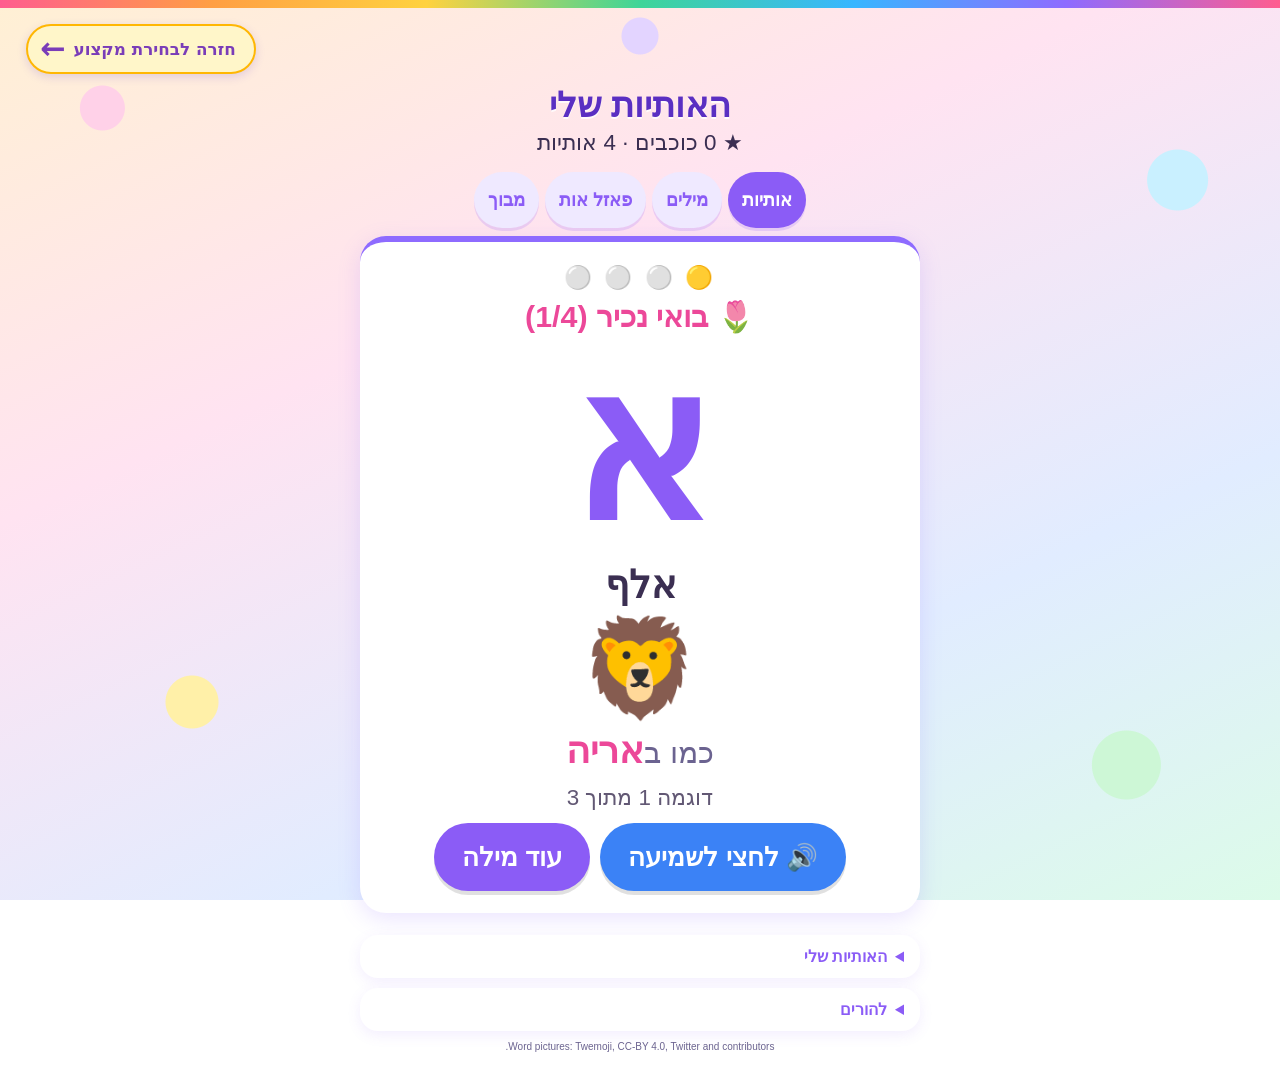
==== commit 44694efe: "Update index.html" ====
--- a/index.html
+++ b/index.html
@@ -79,9 +79,10 @@
 .puzzle-piece{border:3px solid #d9cdf6;background:white;box-shadow:0 3px 0 #d9cdf6;}
 .puzzle-piece.selected{border-color:#8b5cf6;background:#f1eaff;outline:3px solid #e8dfff;}
 .puzzle-piece:disabled{visibility:hidden;}
-.puzzle-piece{touch-action:none;}
+.puzzle-piece,.puzzle-cell{touch-action:none;-webkit-user-select:none;user-select:none;-webkit-touch-callout:none;}
+.puzzle-card{-webkit-user-select:none;user-select:none;}
 .puzzle-cell.drop-hint{border-color:#8b5cf6;box-shadow:0 0 0 3px #e8dfff;}
-.puzzle-ghost{position:fixed;z-index:60;pointer-events:none;opacity:.92;border:3px solid #8b5cf6;border-radius:10px;box-shadow:0 8px 18px rgba(60,40,120,.35);background:#fff;padding:0;overflow:hidden;}
+.puzzle-ghost{position:fixed;z-index:9999;pointer-events:none;touch-action:none;opacity:.92;border:3px solid #8b5cf6;border-radius:10px;box-shadow:0 8px 18px rgba(60,40,120,.35);background:#fff;padding:0;overflow:hidden;}
 .puzzle-ghost img{width:100%;height:100%;display:block;}
 .puzzle-progress{font-size:1.15rem;color:#6b6390;}
 .puzzle-card .feedback{font-size:1.25rem;margin-top:6px;}
@@ -112,14 +113,14 @@
 .tiles{gap:6px;margin:8px 0;}.tile{width:42px;height:54px;border-radius:12px;font-size:2.2rem;}
 .built-word{font-size:3.4rem;}.done-emoji{font-size:3rem;}
 .puzzle-card{padding:12px 10px;}.puzzle-card .phase-title{font-size:1.4rem;}.puzzle-hint{font-size:1rem;margin:6px 0;}
-.puzzle-board,.puzzle-dense .puzzle-board{width:190px;margin:8px auto;gap:3px;padding:3px;}
-.puzzle-pieces,.puzzle-dense .puzzle-pieces{width:180px;margin:8px auto;gap:7px;}
+.puzzle-board,.puzzle-dense .puzzle-board{width:min(230px,100%);margin:8px auto;gap:3px;padding:3px;}
+.puzzle-pieces,.puzzle-dense .puzzle-pieces{width:min(250px,100%);margin:8px auto;gap:8px;}
 .puzzle-progress{font-size:1rem;}.puzzle-card .feedback{font-size:1rem;}
 .puzzle-reference{font-size:2.3rem;}.puzzle-reward{width:140px;height:145px;margin:10px auto;}
 footer{margin-top:12px;}details{padding:10px 12px;}#visits{margin-top:10px;}
 }
 </style>
-</head>
+<link rel="stylesheet" href="theme.css"></head>
 <body>
 <div class="lp-back-bar"><a class="lp-back" href="learning.html" aria-label="חזרה לבחירת מקצוע"><span class="lp-back-arrow" aria-hidden="true">←</span><span class="lp-back-text">חזרה לבחירת מקצוע</span></a></div>
 <div class="wrap">
@@ -396,7 +397,7 @@
 if(answered)return;
 if(ci===i){
 answered=true;b.classList.add("right");fb.textContent=praise();fb.className="feedback good";confetti();
-if(mistakes===0||true){p.stars++;saveAll();renderHeader();}
+if(mistakes===0||true){p.stars++;saveAll();renderHeader();window.lpCelebrate&&lpCelebrate({speak:false});}
 sayLetterWithText(i,kind==="match"?L[2]:"",()=>{guardedTransition(()=>{qi++;mistakes=0;next();},300);});
 }else{
 mistakes++;b.classList.add("wrong");fb.textContent=tryMsg();fb.className="feedback try";
@@ -463,7 +464,7 @@
 }
 function completeWord(p,w){
 stopNarration();
-p.stars++;saveAll();renderHeader();
+p.stars++;saveAll();renderHeader();window.lpCelebrate&&lpCelebrate({speak:false});
 stage.innerHTML="";
 const c=el("div","card");
 const picture=el("div","done-emoji");picture.appendChild(wordPicture(w));c.appendChild(picture);
@@ -547,31 +548,51 @@
 }
 const cellAt=(x,y)=>cells.findIndex(b=>{const r=b.getBoundingClientRect();return x>=r.left&&x<=r.right&&y>=r.top&&y<=r.bottom;});
 function choose(k,b){clearSelection();selected=k;b.classList.add("selected");b.setAttribute("aria-pressed","true");}
+function nearestCell(x,y){
+let best=-1,bd=1e9,lim=0;
+cells.forEach((v,j)=>{if(fixed.has(j))return;const r=v.getBoundingClientRect();if(!r.width)return;
+const cx=(r.left+r.right)/2,cy=(r.top+r.bottom)/2,inside=x>=r.left&&x<=r.right&&y>=r.top&&y<=r.bottom;
+const d=inside?0:Math.hypot(x-cx,y-cy);if(d<bd){bd=d;best=j;lim=Math.max(r.width,r.height)*1.1;}});
+return best>=0&&bd<=lim?best:-1;}
+function dragOff(){return Math.max(28,(drag&&drag.ghost?drag.ghost.offsetHeight:50)*0.6);}
+function killGhost(){document.querySelectorAll(".puzzle-ghost").forEach(g=>g.remove());}
 function bind(b,getPiece,onTap){
+b.style.touchAction="none";b.style.webkitUserSelect="none";b.style.userSelect="none";b.style.webkitTouchCallout="none";
+b.addEventListener("contextmenu",e=>e.preventDefault());b.addEventListener("dragstart",e=>e.preventDefault());
 b.addEventListener("pointerdown",e=>{
 if(done||e.isPrimary===false||(e.pointerType==="mouse"&&e.button!==0))return;
 const k=getPiece();if(k===null||k===undefined)return;
-ignoreClick=false;drag={k:k,id:e.pointerId,x:e.clientX,y:e.clientY,moved:false,ghost:null};
-try{b.setPointerCapture(e.pointerId);}catch(_){}
-});
-b.addEventListener("pointermove",e=>{
-if(!drag||e.pointerId!==drag.id||done)return;
-if(!drag.moved&&Math.hypot(e.clientX-drag.x,e.clientY-drag.y)<8)return;
-if(!drag.moved){
-drag.moved=true;choose(drag.k,b);const r=b.getBoundingClientRect(),g=el("div","puzzle-ghost");
-g.style.width=r.width+"px";g.style.height=r.height+"px";g.setAttribute("aria-hidden","true");
-const img=new Image();img.src=art[drag.k].src;g.appendChild(img);c.appendChild(g);drag.ghost=g;
-}
-drag.ghost.style.left=(e.clientX-drag.ghost.offsetWidth/2)+"px";drag.ghost.style.top=(e.clientY-drag.ghost.offsetHeight/2)+"px";
-const target=cellAt(e.clientX,e.clientY);cells.forEach((v,j)=>v.classList.toggle("drop-hint",j===target&&!fixed.has(j)));
-});
-const end=(e,cancel)=>{
-if(!drag||e.pointerId!==drag.id)return;
-const wasMoved=drag.moved;if(drag.ghost)drag.ghost.remove();drag=null;
+killGhost();if(drag&&drag.cleanup)drag.cleanup();
+ignoreClick=false;drag={k:k,id:e.pointerId,x:e.clientX,y:e.clientY,moved:false,ghost:null,b:b};
+const d=drag;
+const mv=ev=>{
+if(drag!==d||ev.pointerId!==d.id||done)return;
+if(ev.cancelable)ev.preventDefault();
+if(!d.moved&&Math.hypot(ev.clientX-d.x,ev.clientY-d.y)<6)return;
+if(!d.moved){
+d.moved=true;choose(d.k,b);const r=b.getBoundingClientRect(),g=el("div","puzzle-ghost"),w=Math.max(r.width,72),h=Math.max(r.height*(w/r.width),72);
+g.style.width=w+"px";g.style.height=h+"px";g.setAttribute("aria-hidden","true");
+const img=new Image();img.src=art[d.k].src;img.draggable=false;g.appendChild(img);document.body.appendChild(g);d.ghost=g;
+}
+d.ghost.style.left=(ev.clientX-d.ghost.offsetWidth/2)+"px";d.ghost.style.top=(ev.clientY-d.ghost.offsetHeight/2-dragOff())+"px";
+const target=nearestCell(ev.clientX,ev.clientY-dragOff()*0.5);cells.forEach((v,j)=>v.classList.toggle("drop-hint",j===target));
+};
+const tm=ev=>{if(drag===d&&d.moved&&ev.cancelable)ev.preventDefault();};
+const fin=(ev,cancel)=>{
+if(drag!==d)return;
+if(ev&&ev.pointerId!==undefined&&ev.pointerId!==d.id)return;
+d.cleanup();
+const wasMoved=d.moved;if(d.ghost)d.ghost.remove();killGhost();drag=null;
 cells.forEach(v=>v.classList.remove("drop-hint"));
-if(wasMoved){ignoreClick=true;if(!cancel){const target=cellAt(e.clientX,e.clientY);if(target>=0)place(target);}else clearSelection();}
+if(wasMoved){ignoreClick=true;setTimeout(()=>{ignoreClick=false;},350);
+if(!cancel&&ev){const target=nearestCell(ev.clientX,ev.clientY-18);if(target>=0)place(target);else clearSelection();}else clearSelection();}
 };
-b.addEventListener("pointerup",e=>end(e,false));b.addEventListener("pointercancel",e=>end(e,true));
+const up=ev=>fin(ev,false),cn=ev=>fin(ev,true);
+d.cleanup=()=>{document.removeEventListener("pointermove",mv);document.removeEventListener("pointerup",up);document.removeEventListener("pointercancel",cn);document.removeEventListener("touchmove",tm);window.removeEventListener("blur",wb);};
+const wb=()=>fin(null,true);
+document.addEventListener("pointermove",mv,{passive:false});document.addEventListener("pointerup",up);document.addEventListener("pointercancel",cn);
+document.addEventListener("touchmove",tm,{passive:false});window.addEventListener("blur",wb);
+});
 b.onclick=()=>{if(ignoreClick){ignoreClick=false;return;}if(!done)onTap();};
 }
 art.forEach((v,k)=>{
@@ -591,7 +612,7 @@
 const hear=el("button","big btn-hear","איך משחקים?");hear.onclick=()=>say("גררי חלקים ללוח. אפשר גם ללחוץ על חלק ואז על מקום. בסוף נבדוק. כדי לתקן, גררי חלק על חלק אחר והם יתחלפו. פאזל הבא זמין גם בלי לסיים.");c.appendChild(hear);stage.appendChild(c);paint();
 }
 function completePuzzle(p,i,c){
-p.stars++;saveAll();renderHeader();confetti();
+p.stars++;saveAll();renderHeader();confetti();window.lpCelebrate&&lpCelebrate({speak:false});
 c.querySelector(".puzzle-hint").textContent="כל הכבוד! הרכבת את האות "+LETTERS[i][1]+"!";
 c.querySelector(".phase-title").textContent="כל הכבוד!";
 c.querySelector(".puzzle-pieces").remove();c.querySelector(".feedback").remove();c.querySelectorAll(".btn-row,.btn-hear").forEach(v=>v.remove());
@@ -762,11 +783,10 @@
 sayWord(w,()=>say("מה האות הראשונה במילה? עברי אליה במבוך."));
 }
 function completeMaze(p,w,li,c){
-p.stars++;saveAll();renderHeader();confetti();
+p.stars++;saveAll();renderHeader();confetti();window.lpCelebrate&&lpCelebrate({speak:false});
 c.innerHTML="";
 c.appendChild(el("div","phase-title","כל הכבוד!"));
 c.appendChild(el("div","puzzle-hint","הגעת לאות "+LETTERS[li][0]+", האות שפותחת את המילה "+WORDS[w][0]+"!"));
-const dog=document.createElement("img");dog.className="puzzle-reward";dog.src=PUZZLE_DOG;dog.alt="הכלבה מעודדת אותך";c.appendChild(dog);
 const row=el("div","btn-row"),more=el("button","big btn-next","עוד מבוך");more.onclick=()=>runMaze(p);row.appendChild(more);c.appendChild(row);
 sayLetterWithText(li,"כל הכבוד! פתרת את המבוך!");
 }
@@ -798,5 +818,5 @@
 }
 startSession();
 </script>
-</body>
-</html>
+<script src="celebrate.js"></script></body>
+                 </html>
--- a/theme.css
+++ b/theme.css
@@ -0,0 +1,24 @@
+/* Shared colorful look. Only background, accents and headings: no layout changes. */
+html body{
+background:
+ radial-gradient(circle at 8% 12%,#ffd1e8 0 22px,transparent 23px),
+ radial-gradient(circle at 92% 20%,#c9f0ff 0 30px,transparent 31px),
+ radial-gradient(circle at 15% 78%,#fff0a8 0 26px,transparent 27px),
+ radial-gradient(circle at 88% 85%,#cdf7d6 0 34px,transparent 35px),
+ radial-gradient(circle at 50% 4%,#e3d4ff 0 18px,transparent 19px),
+ linear-gradient(155deg,#fff0d4 0%,#ffe3f1 35%,#e1ecff 70%,#dcfbe9 100%) !important;
+background-attachment:fixed !important}
+html body::before{content:"";position:fixed;top:0;left:0;right:0;height:8px;z-index:50;pointer-events:none;
+background:linear-gradient(90deg,#ff5d8f,#ff9f43,#ffd23f,#3ed598,#38b6ff,#8e6bff,#ff5d8f)}
+h1{color:#5a2fc2 !important;text-shadow:0 2px 0 #ffffffcc}
+h2{color:#2a7a5a}
+html body .card,html body main>section,html body .choices a{border-top:6px solid #8e6bff}
+html body .card,html body main>section{box-shadow:0 6px 22px #8e6bff2e}
+html body .primary,html body button.primary{background:linear-gradient(135deg,#8e6bff,#ff5d8f) !important;color:#fff !important}
+html body .choices a:nth-child(1){border-top-color:#38b6ff}
+html body .choices a:nth-child(2){border-top-color:#ff5d8f}
+html body .choices a:nth-child(3){border-top-color:#3ed598}
+html body .choices a:nth-child(4){border-top-color:#ff9f43}
+html body .choices a:nth-child(5){border-top-color:#8e6bff}
+html body .choices a:nth-child(6){border-top-color:#ffd23f}
+.lp-back{background:#fff6c9 !important;border-color:#ffb703 !important;color:#7a3db8 !important}
